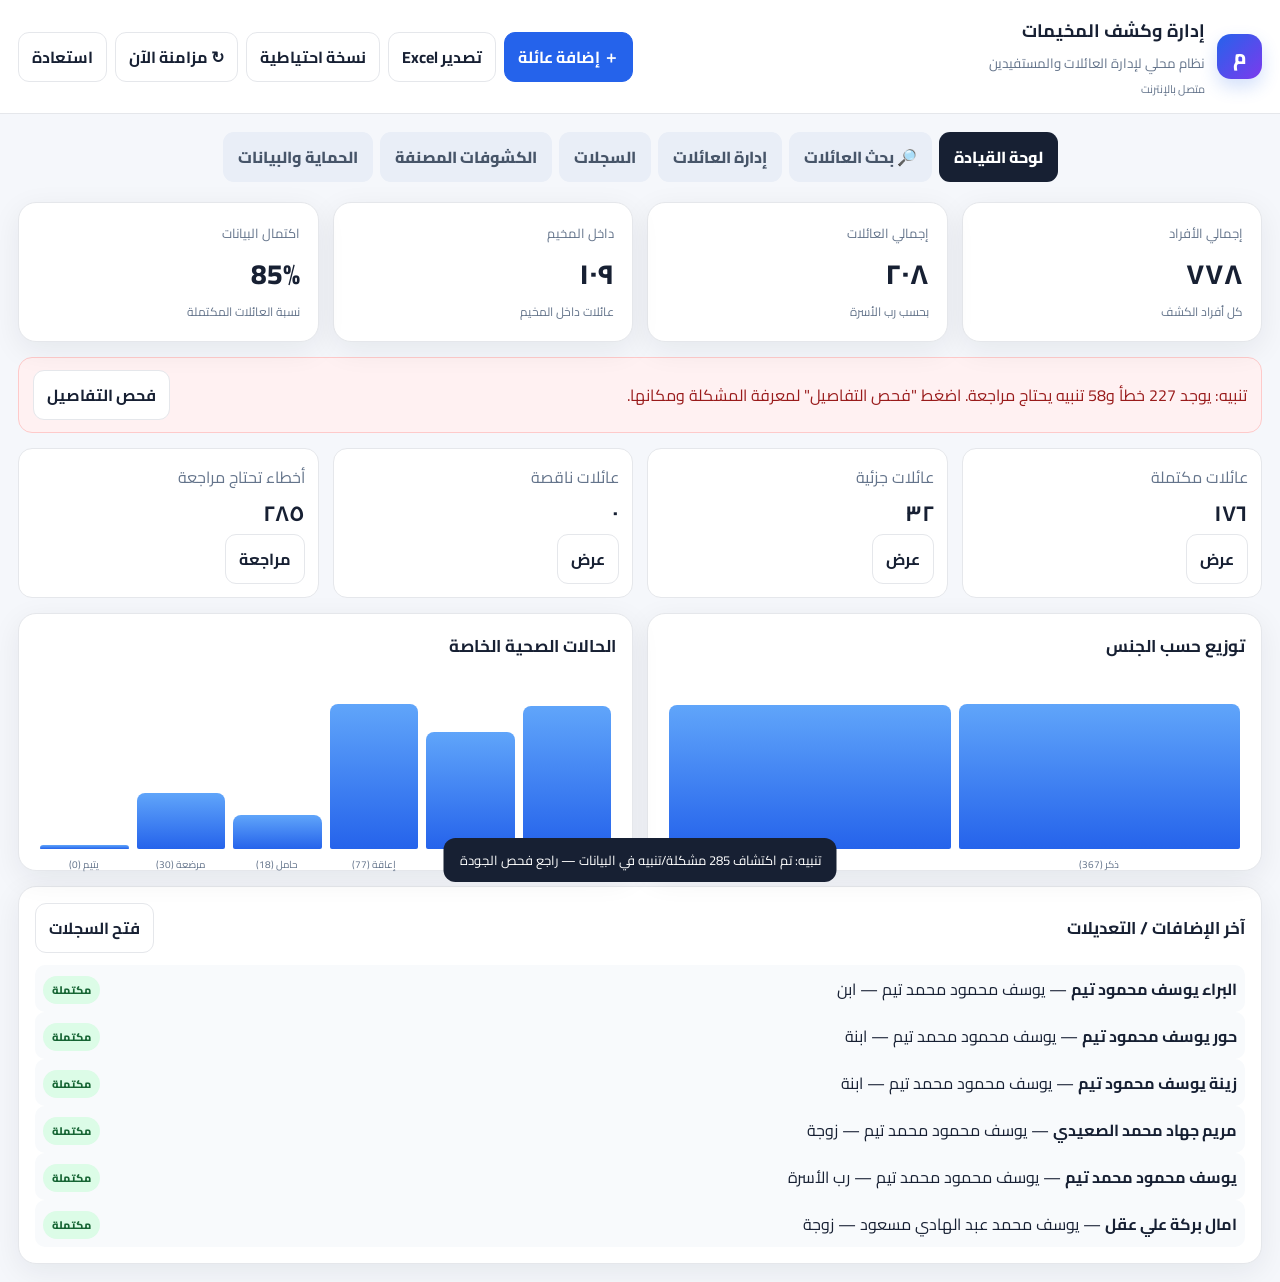
==== index.html @ c94568af "Add files via upload" ====
<!doctype html>
<html lang="ar" dir="rtl">
<head>
<meta charset="utf-8">
<meta name="viewport" content="width=device-width, initial-scale=1, viewport-fit=cover">
<meta name="theme-color" content="#0f172a">
<link rel="manifest" href="manifest.json">
<meta name="mobile-web-app-capable" content="yes">
<meta name="apple-mobile-web-app-capable" content="yes">
<title>إدارة وكشف المخيمات</title>
<style>
@import url('https://fonts.googleapis.com/css2?family=Cairo:wght@400;500;600;700;800&display=swap');
:root{--bg:#f5f7fb;--card:#fff;--text:#172033;--muted:#64748b;--line:#e5e7eb;--primary:#2563eb;--primary2:#1d4ed8;--danger:#dc2626;--ok:#059669;--warn:#d97706;--shadow:0 8px 30px rgba(15,23,42,.07);--radius:18px}
*{box-sizing:border-box}body{margin:0;background:var(--bg);color:var(--text);font-family:Cairo,Tajawal,Arial,sans-serif}
button,input,select,textarea{font:inherit}button{cursor:pointer}
.app{min-height:100vh}.top{position:sticky;top:0;z-index:30;background:rgba(255,255,255,.94);backdrop-filter:blur(12px);border-bottom:1px solid var(--line)}
.topin{max-width:1500px;margin:auto;padding:14px 18px;display:flex;align-items:center;justify-content:space-between;gap:12px}
.brand{display:flex;align-items:center;gap:12px}.logo{width:45px;height:45px;border-radius:14px;background:linear-gradient(135deg,#2563eb,#7c3aed);color:#fff;display:grid;place-items:center;font-weight:800;font-size:20px;box-shadow:0 8px 18px #2563eb33}.brand h1{font-size:18px;margin:0}.brand small{color:var(--muted)}
.actions{display:flex;gap:8px;flex-wrap:wrap}.btn{border:1px solid var(--line);background:#fff;color:var(--text);padding:9px 13px;border-radius:11px;font-weight:700}.btn:hover{background:#f8fafc}.btn.primary{background:var(--primary);color:#fff;border-color:var(--primary)}.btn.primary:hover{background:var(--primary2)}.btn.danger{background:#fee2e2;color:#991b1b;border-color:#fecaca}.btn.ok{background:#d1fae5;color:#065f46;border-color:#a7f3d0}
.wrap{max-width:1500px;margin:auto;padding:18px}.tabs{display:flex;gap:7px;overflow:auto;padding-bottom:5px}.tab{white-space:nowrap;border:0;background:#e9eef7;padding:10px 15px;border-radius:11px;font-weight:800;color:#475569}.tab.active{background:#172033;color:#fff}
.view{display:none}.view.active{display:block}.grid{display:grid;gap:14px}.stats{grid-template-columns:repeat(4,minmax(0,1fr));margin-top:15px}.stat{background:var(--card);border:1px solid var(--line);border-radius:var(--radius);padding:18px;box-shadow:var(--shadow)}.stat .label{color:var(--muted);font-size:13px}.stat .num{font-size:28px;font-weight:800;margin-top:3px}.stat .sub{font-size:12px;color:var(--muted)}
.card{background:var(--card);border:1px solid var(--line);border-radius:var(--radius);box-shadow:var(--shadow);padding:16px;margin-top:15px}
.cardhead{display:flex;align-items:center;justify-content:space-between;gap:10px;margin-bottom:12px}.cardhead h2{font-size:17px;margin:0}.muted{color:var(--muted)}
.filters{display:grid;grid-template-columns:2fr 1fr 1fr 1fr 1fr;gap:9px}.field{display:flex;flex-direction:column;gap:5px}.field label{font-size:12px;color:var(--muted);font-weight:700}.field input,.field select,.field textarea{border:1px solid #dbe1ea;border-radius:10px;padding:10px 11px;background:#fff;outline:none}.field input:focus,.field select:focus,.field textarea:focus{border-color:#93c5fd;box-shadow:0 0 0 3px #dbeafe}.toolbar{display:flex;gap:8px;flex-wrap:wrap;align-items:center}
.tablewrap{overflow:auto;border:1px solid var(--line);border-radius:13px}.table{width:100%;border-collapse:collapse;min-width:1100px}.table th,.table td{padding:10px 9px;border-bottom:1px solid var(--line);text-align:right;vertical-align:middle;font-size:12px}.table th{background:#f8fafc;position:sticky;top:0;z-index:2;color:#475569}.table tr:hover td{background:#f8fafc}.badge{display:inline-flex;align-items:center;padding:4px 8px;border-radius:999px;font-size:11px;font-weight:800;background:#eef2ff;color:#3730a3}.badge.ok{background:#d1fae5;color:#065f46}.badge.warn{background:#fef3c7;color:#92400e}.badge.danger{background:#fee2e2;color:#991b1b}
.pager{display:flex;align-items:center;justify-content:space-between;margin-top:12px;gap:8px}.pager .pages{display:flex;gap:6px;align-items:center}.pagebtn{border:1px solid var(--line);background:#fff;padding:7px 10px;border-radius:8px}.pagebtn.active{background:#172033;color:#fff}
.chartgrid{display:grid;grid-template-columns:1fr 1fr;gap:14px}.bars{display:flex;align-items:end;gap:8px;height:180px;padding:15px 5px 5px}.bar{flex:1;background:linear-gradient(#60a5fa,#2563eb);border-radius:8px 8px 2px 2px;min-height:4px;position:relative}.bar span{position:absolute;bottom:-25px;left:50%;transform:translateX(-50%);font-size:10px;color:var(--muted);white-space:nowrap}
.modal{position:fixed;inset:0;background:#0f172a88;z-index:100;display:none;align-items:center;justify-content:center;padding:15px}.modal.show{display:flex}.modalbox{background:#fff;width:min(980px,100%);max-height:94vh;overflow:auto;border-radius:20px;box-shadow:0 30px 80px #0004}.modalhead{position:sticky;top:0;background:#fff;border-bottom:1px solid var(--line);padding:15px 18px;display:flex;justify-content:space-between;align-items:center;z-index:2}.modalbody{padding:18px}.formgrid{display:grid;grid-template-columns:repeat(3,1fr);gap:10px}.span2{grid-column:span 2}.span3{grid-column:1/-1}.modalfoot{position:sticky;bottom:0;background:#fff;border-top:1px solid var(--line);padding:12px 18px;display:flex;justify-content:flex-start;gap:8px}
.familybox{border:1px solid var(--line);border-radius:14px;padding:12px;margin-top:12px}.familyrow{display:flex;justify-content:space-between;gap:10px;align-items:center}.familytitle{font-weight:800}.memberlist{margin-top:10px;display:grid;gap:6px}.member{display:flex;justify-content:space-between;gap:8px;align-items:center;background:#f8fafc;border-radius:10px;padding:8px}
.toast{position:fixed;bottom:18px;left:50%;transform:translateX(-50%) translateY(20px);background:#172033;color:#fff;padding:10px 16px;border-radius:12px;opacity:0;pointer-events:none;transition:.25s;z-index:200;font-size:13px}.toast.show{opacity:1;transform:translateX(-50%) translateY(0)}
.empty{text-align:center;padding:35px;color:var(--muted)}.notice{padding:10px 12px;border-radius:11px;background:#eff6ff;color:#1e40af;font-size:12px}
@media(max-width:1000px){.stats{grid-template-columns:repeat(2,1fr)}.filters{grid-template-columns:1fr 1fr}.chartgrid{grid-template-columns:1fr}.formgrid{grid-template-columns:1fr 1fr}}
@media(max-width:600px){.wrap{padding:10px}.topin{padding:10px}.brand small{display:none}.stats{grid-template-columns:1fr 1fr}.filters{grid-template-columns:1fr}.formgrid{grid-template-columns:1fr}.span2{grid-column:auto}.btn{padding:8px 10px;font-size:12px}}
@media print{.top,.tabs,.no-print,.cardhead .actions,.actions,.filters,.pager{display:none!important}.wrap{max-width:none;padding:0}.view{display:none!important}.view.active{display:block!important}.card{box-shadow:none;border:0;padding:0}.tablewrap{border:0}.table{min-width:0}.table th,.table td{font-size:9px;padding:5px}.printhead{display:block!important}}
.printhead{display:none;text-align:center;margin-bottom:12px}.table th,.table td{text-align:center;vertical-align:middle}.printhead h1{margin:0;font-size:20px}.printhead p{margin:3px;color:#555;font-size:11px}

.familybox.family-complete{border-color:#86efac;background:#f0fdf4}
.familybox.family-partial{border-color:#fcd34d;background:#fffbeb}
.familybox.family-incomplete{border-color:#fca5a5;background:#fff7f7}
.status-dot{display:inline-flex;align-items:center;gap:6px;padding:4px 9px;border-radius:999px;font-size:11px;font-weight:800}
.status-complete{background:#dcfce7;color:#166534}
.status-partial{background:#fef3c7;color:#92400e}
.status-incomplete{background:#fee2e2;color:#991b1b}
.quality-banner{display:flex;align-items:center;justify-content:space-between;gap:10px;padding:12px 14px;border:1px solid #fecaca;background:#fff1f2;color:#991b1b;border-radius:14px;margin-top:15px}
.quality-banner.ok{border-color:#bbf7d0;background:#f0fdf4;color:#166534}
.dashboard-links{display:flex;gap:8px;flex-wrap:wrap}
.mini-stat{background:#fff;border:1px solid var(--line);border-radius:14px;padding:13px}
.mini-stat b{font-size:22px;display:block}
.condition-row{display:grid;grid-template-columns:1.2fr 1fr 1.4fr auto;gap:7px;align-items:end;margin-bottom:8px}
.issue-row{border:1px solid #fecaca;background:#fff7f7;border-radius:12px;padding:10px;margin-bottom:8px}
.issue-row.warn{border-color:#fde68a;background:#fffbeb}
.lock-overlay{position:fixed;inset:0;background:#0f172a;z-index:9999;display:none;align-items:center;justify-content:center;padding:18px}
.lock-overlay.show{display:flex}
.lock-box{width:min(430px,100%);background:#fff;border-radius:22px;padding:24px;box-shadow:0 30px 90px #0007;text-align:center}
.lock-box .lock-icon{width:58px;height:58px;border-radius:18px;background:#172033;color:#fff;display:grid;place-items:center;margin:0 auto 12px;font-size:25px}
@media(max-width:700px){.condition-row{grid-template-columns:1fr 1fr}.condition-row .condition-value{grid-column:1/-1}.condition-row button{grid-column:1/-1}}


.family-print-area{display:none}
.family-print-area table{width:100%;border-collapse:collapse;table-layout:auto}
.family-print-area th,.family-print-area td{border:1px solid #333;padding:5px 7px;text-align:center;vertical-align:middle;font-size:10px;white-space:normal}
.family-print-area th{font-weight:800;background:#eee}
.family-print-area .family-only-head td{font-size:12px;padding:9px}
@media print{
  body.family-printing *{visibility:hidden!important}
  body.family-printing #familyPrintArea,
  body.family-printing #familyPrintArea *{visibility:visible!important}
  body.family-printing #familyPrintArea{display:block!important;position:absolute;inset:0;width:100%;padding:8mm;box-sizing:border-box}
  body.family-printing .family-print-area .printhead{display:block!important}
  body.family-printing .family-print-area table{page-break-inside:auto}
  body.family-printing .family-print-area tr{page-break-inside:avoid;page-break-after:auto}
  body.family-printing .family-print-area th{background:#eee!important;-webkit-print-color-adjust:exact;print-color-adjust:exact}
}

</style>

<style>
.family-search-card{margin-bottom:18px}
.family-search-bar{display:flex;flex-direction:column;gap:8px}
.search-main{display:flex;align-items:center;gap:10px}
.search-main input{flex:1;min-width:0;font-size:17px;padding:14px 16px;border-radius:14px;border:1px solid var(--border);background:var(--card)}
.search-icon{font-size:27px;line-height:1}
.search-hint{font-size:13px;color:var(--muted)}
.family-search-results{display:grid;grid-template-columns:repeat(auto-fit,minmax(280px,1fr));gap:14px}
.family-result-card{border:1px solid var(--border);border-radius:16px;padding:16px;background:var(--card);box-shadow:0 4px 16px rgba(0,0,0,.04)}
.family-result-head{display:flex;align-items:center;justify-content:space-between;gap:12px;margin-bottom:12px}
.family-result-name{font-size:18px;font-weight:800}
.family-result-meta{font-size:13px;color:var(--muted);margin-top:4px}
.family-result-grid{display:grid;grid-template-columns:1fr 1fr;gap:8px}
.family-mini-field{padding:9px 10px;border-radius:10px;background:var(--bg)}
.family-mini-label{font-size:11px;color:var(--muted)}
.family-mini-value{font-weight:700;margin-top:3px;word-break:break-word}
.family-card{margin-top:18px;border:1px solid var(--border);border-radius:20px;overflow:hidden;background:var(--card);box-shadow:0 8px 28px rgba(0,0,0,.07)}
.family-card-top{padding:22px;background:linear-gradient(135deg,rgba(0,0,0,.035),rgba(0,0,0,.01));border-bottom:1px solid var(--border)}
.family-card-title{display:flex;align-items:center;justify-content:space-between;gap:15px;flex-wrap:wrap}
.family-avatar{width:58px;height:58px;border-radius:16px;display:grid;place-items:center;background:var(--primary);color:white;font-size:25px;font-weight:800}
.family-title-wrap{display:flex;align-items:center;gap:14px}
.family-title{font-size:24px;font-weight:900}
.family-subtitle{color:var(--muted);margin-top:4px}
.family-status{padding:7px 12px;border-radius:999px;font-weight:800;font-size:12px}
.family-card-body{padding:20px}
.family-info-grid{display:grid;grid-template-columns:repeat(auto-fit,minmax(210px,1fr));gap:12px}
.family-info-item{border:1px solid var(--border);border-radius:13px;padding:12px;background:var(--bg)}
.family-info-label{font-size:12px;color:var(--muted);margin-bottom:5px}
.family-info-value{font-weight:750;word-break:break-word}
.family-members{margin-top:22px}
.family-members h3{margin-bottom:12px}
.family-member-table{width:100%;border-collapse:collapse}
.family-member-table th,.family-member-table td{padding:10px;border-bottom:1px solid var(--border);text-align:right;vertical-align:top}
.family-member-table th{font-size:12px;color:var(--muted)}
.family-health-badges{display:flex;flex-wrap:wrap;gap:6px}
.family-health-badge{padding:5px 8px;border-radius:999px;background:var(--bg);font-size:11px;font-weight:700}
.family-card-actions{display:flex;gap:8px;flex-wrap:wrap;margin-top:18px}
@media(max-width:650px){
 .family-result-grid{grid-template-columns:1fr}
 .family-search-results{grid-template-columns:1fr}
 .family-title{font-size:20px}
 .family-card-body{padding:14px}
}
</style>


<style>
.family-print-columns{
  display:grid;
  grid-template-columns:repeat(auto-fit,minmax(220px,1fr));
  gap:10px;
  margin-top:12px;
}
.family-print-check{
  display:flex;
  align-items:center;
  gap:9px;
  padding:12px;
  border:1px solid var(--border);
  border-radius:12px;
  background:var(--bg);
  cursor:pointer;
  font-weight:700;
}
.family-print-check input{width:19px;height:19px;accent-color:var(--primary)}
</style>

<style>
/* تحسين التبويبات على الهاتف */
.tabs{
  flex-wrap:wrap;
  overflow:visible;
  justify-content:center;
}
.tab{
  flex:0 0 auto;
  min-height:44px;
}
@media(max-width:700px){
  .wrap{padding:10px}
  .tabs{display:grid;grid-template-columns:repeat(2,minmax(0,1fr));gap:7px}
  .tab{width:100%;white-space:normal;line-height:1.25}
  .modal{padding:6px;align-items:center}
  .modalbox{
    width:100%!important;
    max-width:100%!important;
    max-height:96vh;
    border-radius:16px;
    box-sizing:border-box;
  }
  .modalbody{padding:12px}
  .formgrid{grid-template-columns:1fr!important}
  .span2,.span3{grid-column:1/-1!important}
  .formgrid .field,
  .formgrid input,
  .formgrid select,
  .formgrid textarea{min-width:0!important;width:100%;max-width:100%;box-sizing:border-box}
  .modalhead{padding:12px}
  .modalfoot{padding:10px 12px;flex-wrap:wrap}
  .family-print-columns{grid-template-columns:1fr!important}
  .familybox{overflow:hidden}
  .familyrow{flex-direction:column;align-items:stretch!important}
  .familyrow .actions{width:100%;display:grid;grid-template-columns:1fr;gap:7px}
  .familyrow .actions .btn{width:100%}
}
</style>
<style>
.excel-export-note{font-size:13px;line-height:1.7}
@media(max-width:700px){.excel-export-note{font-size:12px}}
</style></head>
<body>
<div class="app">
<header class="top">
 <div class="topin">
  <div class="brand"><div class="logo">م</div><div><h1>إدارة وكشف المخيمات</h1><small>نظام محلي لإدارة العائلات والمستفيدين</small><div id="offlineStatus" style="font-size:11px;color:#64748b;margin-top:2px"></div></div></div>
  <div class="actions no-print">
   <button class="btn primary" onclick="openFamilyModal()">＋ إضافة عائلة</button>
   <button class="btn" onclick="exportExcel()">تصدير Excel</button>
   <button class="btn" onclick="backup()">نسخة احتياطية</button>
   <button class="btn" id="syncNowBtn" onclick="syncNow()">↻ مزامنة الآن</button>
   <label class="btn" style="display:inline-flex;align-items:center;gap:6px">استعادة <input id="restoreInput" type="file" accept=".json" hidden onchange="restoreBackup(event)"></label>
  </div>
 </div>
</header>
<main class="wrap">
 <nav class="tabs no-print">
  <button class="tab active" data-view="dashboard">لوحة القيادة</button>
  <button class="tab" data-view="familySearch">🔎 بحث العائلات</button>
  <button class="tab" data-view="families">إدارة العائلات</button>
  <button class="tab" data-view="records">السجلات</button>
  <button class="tab" data-view="classified">الكشوفات المصنفة</button>
  <button class="tab" data-view="settings">الحماية والبيانات</button>
</nav>

 
<section id="familySearch" class="view">
  <div class="section-head">
    <div>
      <h2>بحث العائلات</h2>
      <p class="muted">ابحث باسم رب الأسرة أو رقم هوية الأسرة، ثم افتح بطاقة العائلة لعرض بياناتها بشكل مرتب.</p>
    </div>
  </div>

  <div class="card family-search-card">
    <div class="family-search-bar">
      <div class="search-main">
        <span class="search-icon">⌕</span>
        <input id="familySearchInput" type="search"
          placeholder="اكتب اسم رب الأسرة أو رقم الهوية..."
          autocomplete="off"
          oninput="runFamilySearch()">
        <button class="btn secondary" onclick="clearFamilySearch()">مسح</button>
      </div>
      <div class="search-hint">مثال: محمد أحمد — أو اكتب رقم هوية الأسرة</div>
    </div>
  </div>

  <div id="familySearchResults" class="family-search-results"></div>
  <div id="familySearchEmpty" class="empty-state" style="display:none">
    <div style="font-size:36px">⌕</div>
    <h3>لا توجد نتائج</h3>
    <p class="muted">جرّب اسمًا آخر أو رقم هوية الأسرة.</p>
  </div>

  <div id="familyCardArea" style="display:none"></div>
</section>
<section id="dashboard" class="view active">
  <div class="grid stats">
   <div class="stat"><div class="label">إجمالي الأفراد</div><div class="num" id="sPeople">0</div><div class="sub">كل أفراد الكشف</div></div>
   <div class="stat"><div class="label">إجمالي العائلات</div><div class="num" id="sFamilies">0</div><div class="sub">بحسب رب الأسرة</div></div>
   <div class="stat"><div class="label">داخل المخيم</div><div class="num" id="sInside">0</div><div class="sub">عائلات داخل المخيم</div></div>
   <div class="stat"><div class="label">اكتمال البيانات</div><div class="num" id="sComplete">0%</div><div class="sub">نسبة العائلات المكتملة</div></div>
  </div>
  <div id="qualityBanner" class="quality-banner ok">
   <span id="qualityBannerText">جاري فحص جودة البيانات...</span>
   <button class="btn no-print" onclick="openQualityModal()">فحص التفاصيل</button>
  </div>
  <div class="grid" style="grid-template-columns:repeat(4,minmax(0,1fr));margin-top:15px">
   <div class="mini-stat"><span class="muted">عائلات مكتملة</span><b id="dashComplete">0</b><button class="btn no-print" onclick="filterFamiliesStatus('مكتملة')">عرض</button></div>
   <div class="mini-stat"><span class="muted">عائلات جزئية</span><b id="dashPartial">0</b><button class="btn no-print" onclick="filterFamiliesStatus('جزئية')">عرض</button></div>
   <div class="mini-stat"><span class="muted">عائلات ناقصة</span><b id="dashIncomplete">0</b><button class="btn no-print" onclick="filterFamiliesStatus('غير مكتملة')">عرض</button></div>
   <div class="mini-stat"><span class="muted">أخطاء تحتاج مراجعة</span><b id="dashErrors">0</b><button class="btn no-print" onclick="openQualityModal()">مراجعة</button></div>
  </div>
  <div class="chartgrid">
   <div class="card"><div class="cardhead"><h2>توزيع حسب الجنس</h2></div><div id="genderChart"></div></div>
   <div class="card"><div class="cardhead"><h2>الحالات الصحية الخاصة</h2></div><div id="healthChart"></div></div>
  </div>
  <div class="card">
   <div class="cardhead"><h2>آخر الإضافات / التعديلات</h2><button class="btn no-print" onclick="showView('records')">فتح السجلات</button></div>
   <div id="recent"></div>
  </div>
 </section>

 <section id="records" class="view">
  <div class="card">
   <div class="cardhead"><h2>كشف المستفيدين</h2><div class="actions no-print"><button class="btn primary" onclick="openPersonModal()">＋ إضافة فرد</button><button class="btn" onclick="window.print()">🖨 طباعة</button></div></div>
   <div class="filters no-print">
    <div class="field"><label>بحث فوري</label><input id="q" oninput="applyFilters()" placeholder="اسم، هوية، جوال، عنوان..."></div>
    <div class="field"><label>صلة القرابة</label><select id="rel" onchange="applyFilters()"><option value="">الكل</option></select></div>
    <div class="field"><label>داخل/خارج المخيم</label><select id="inside" onchange="applyFilters()"><option value="">الكل</option></select></div>
    <div class="field"><label>الحالة الصحية</label><select id="health" onchange="applyFilters()"><option value="">الكل</option><option value="مرض مزمن">مرض مزمن</option><option value="إصابة">إصابة</option><option value="إعاقة">إعاقة</option><option value="يتيم">يتيم/منفصل</option></select></div>
    <div class="field"><label>حجم الصفحة</label><select id="pageSize" onchange="renderTable()"><option>25</option><option>50</option><option>100</option></select></div>
   </div>
   <div class="notice no-print" style="margin:10px 0">يمكنك تعديل أي فرد أو حذف الفرد. حذف العائلة من تبويب «إدارة العائلات» يحذف جميع أفرادها دفعة واحدة.</div>
   <div class="printhead"><h1>كشف إدارة وكشف المخيمات</h1><p id="printMeta"></p></div>
   <div class="tablewrap"><table class="table"><thead><tr>
    <th>#</th><th>اسم المستفيد</th><th>رقم الهوية</th><th>رقم الجوال</th><th>صلة القرابة</th><th>الجنس</th><th>العمر</th><th>داخل/خارج</th><th>الصحة</th><th class="no-print">إجراءات</th>
   </tr></thead><tbody id="tbody"></tbody></table></div>
   <div class="pager no-print"><span id="countLabel" class="muted"></span><div class="pages" id="pages"></div></div>
  </div>
 </section>

 <section id="families" class="view">
  <div class="card">
   <div class="cardhead"><h2>إدارة العائلات</h2><div class="actions no-print"><button class="btn primary" onclick="openFamilyModal()">＋ إضافة عائلة</button><button class="btn" onclick="openFamilyPrintModal()">🖨 طباعة كشف العائلات</button><button class="btn" onclick="exportExcel()">تصدير الكشف Excel</button></div></div>
   <div class="filters no-print" style="grid-template-columns:2fr 1fr 1fr">
    <div class="field"><label>بحث عن عائلة</label><input id="fq" oninput="renderFamilies()" placeholder="اسم رب الأسرة أو رقم الهوية أو الجوال"></div>
    <div class="field"><label>عدد أفراد الأسرة</label><select id="fsize" onchange="renderFamilies()"><option value="">الكل</option><option value="1">فرد واحد</option><option value="2-4">2 - 4</option><option value="5-7">5 - 7</option><option value="8">8 فأكثر</option></select></div>
    <div class="field"><label>حالة البيانات</label><select id="fstatus" onchange="renderFamilies()"><option value="">كل الحالات</option><option value="مكتملة">مكتملة</option><option value="جزئية">جزئية</option><option value="غير مكتملة">ناقصة</option></select></div>
   </div>
   <div class="notice no-print" style="margin-top:10px">الأخضر = مكتملة، الأصفر = جزئية، الأحمر = ناقصة. الحالة تُحسب تلقائياً من البيانات الفعلية ويمكن أن تتغير فور التعديل.</div>
   <div id="familyList"></div>
  </div>
 </section>


 <section id="classified" class="view">
  <div class="card">
   <div class="cardhead">
    <h2>الكشوفات المصنفة</h2>
    <div class="actions no-print">
      <button class="btn" onclick="printClassified()">🖨 طباعة الكشف</button>
      <button class="btn" onclick="exportClassifiedExcel()">تصدير Excel</button>
    </div>
   </div>
   <div class="notice no-print" style="margin-bottom:12px">
    اختر كشفاً جاهزاً أو أنشئ كشفاً مخصصاً حسب الجنس والعمر والحالة. النتائج تُبنى مباشرة من قاعدة البيانات الحالية.
   </div>

   <div class="toolbar no-print" style="margin-bottom:12px">
    <button class="btn primary" onclick="setReportPreset('injured')">المصابين</button>
    <button class="btn" onclick="setReportPreset('pregnant')">الحوامل</button>
    <button class="btn" onclick="setReportPreset('lactating')">المرضعات</button>
    <button class="btn" onclick="setReportPreset('disabled')">ذوو الإعاقة</button>
    <button class="btn" onclick="setReportPreset('elderFemale')">كبار السن إناث</button>
    <button class="btn" onclick="setReportPreset('elderMale')">كبار السن ذكور</button>
    <button class="btn" onclick="setReportPreset('widowed')">الأرامل</button>
    <button class="btn" onclick="setReportPreset('divorced')">المطلقات</button>
    <button class="btn" onclick="setReportPreset('children')">كشف الأطفال</button>
   </div>

   <div class="formgrid no-print" style="margin-bottom:12px">
    <div class="field span2"><label>اسم الكشف المخصص</label><input id="cr_name" placeholder="مثال: كشف نساء الأرامل داخل المخيم"></div>
    <div class="field"><label>الجنس</label><select id="cr_gender"><option value="">الكل</option><option value="ذكر">ذكور</option><option value="أنثى">إناث</option></select></div>
    <div class="field"><label>العمر من</label><input id="cr_minage" type="number" min="0" max="120" placeholder="من"></div>
    <div class="field"><label>العمر إلى</label><input id="cr_maxage" type="number" min="0" max="120" placeholder="إلى"></div>
    <div class="field"><label>حالة خاصة</label>
      <select id="cr_special">
       <option value="">بدون شرط</option>
       <option value="injured">مصابون</option>
       <option value="pregnant">حوامل</option>
       <option value="lactating">مرضعات</option>
       <option value="disabled">ذوو إعاقة</option>
       <option value="orphan">أيتام/منفصلون عن ذويهم</option>
       <option value="chronic">مرض مزمن</option>
       <option value="widowed">أرامل</option>
       <option value="divorced">مطلقات</option>
      </select>
    </div>
    <div class="field span2"><label>صلة القرابة (اختياري)</label><input id="cr_rel" placeholder="مثال: ابن، ابنة، زوجة"></div>
    <div class="field"><label>ترتيب النتائج</label>
      <select id="cr_sort"><option value="family">رب الأسرة</option><option value="name">اسم الفرد</option><option value="age">العمر</option></select>
    </div>
   </div>

   <div class="card no-print" style="margin-bottom:12px;padding:12px">
    <div class="cardhead" style="margin-bottom:8px"><h3 style="margin:0">الشروط المتقدمة</h3><span class="muted">أضف أكثر من شرط مع اختيار "كل الشروط" أو "أي شرط"</span></div>
    <div class="toolbar" style="margin-bottom:9px">
      <label class="btn"><input type="radio" name="conditionMode" value="and" checked onchange="renderConditionRows()"> كل الشروط (AND)</label>
      <label class="btn"><input type="radio" name="conditionMode" value="or" onchange="renderConditionRows()"> أي شرط (OR)</label>
      <button class="btn" onclick="addReportCondition()">＋ إضافة شرط</button>
      <button class="btn" onclick="clearReportConditions()">مسح الشروط المتقدمة</button>
    </div>
    <div id="conditionRows"></div>
   </div>

   <div class="card no-print" style="margin-bottom:12px;padding:12px">
    <div class="cardhead" style="margin-bottom:8px"><h3 style="margin:0">اختيار أشخاص محددين</h3><span class="muted" id="selectedPeopleCount">لم يتم اختيار أشخاص</span></div>
    <div class="field"><label>ابحث بالاسم أو الهوية أو اسم رب الأسرة</label><input id="cr_person_search" oninput="renderPersonPicker()" placeholder="اكتب جزءاً من الاسم..."></div>
    <div class="actions" style="margin:8px 0">
      <button class="btn" onclick="selectAllVisiblePeople()">تحديد الظاهر</button>
      <button class="btn" onclick="clearSelectedPeople()">إلغاء تحديد الأشخاص</button>
      <label class="btn"><input id="cr_only_selected" type="checkbox" style="margin-left:6px"> استخدم الأشخاص المحددين فقط</label>
      <button class="btn" onclick="saveSelectedGroup()">حفظ المجموعة</button>
      <select id="savedGroupSelect" class="btn" onchange="loadSelectedGroup(this.value)" style="max-width:230px"><option value="">المجموعات المحفوظة</option></select>
      <button class="btn danger" onclick="deleteSelectedGroup()">حذف المجموعة</button>
    </div>
    <div id="personPicker" style="max-height:220px;overflow:auto;border:1px solid #e5e7eb;border-radius:12px;padding:8px"></div>
   </div>

   <div class="card no-print" style="margin-bottom:12px;padding:12px">
    <div class="cardhead" style="margin-bottom:8px"><h3 style="margin:0">حقول الكشف والتفاصيل</h3></div>
    <div class="actions" style="margin-bottom:8px">
      <button class="btn" onclick="selectAllReportColumns()">اختيار جميع البيانات</button>
      <button class="btn" onclick="selectBasicReportColumns()">الحقول الأساسية</button>
      <button class="btn" onclick="clearReportColumns()">إلغاء الكل</button>
    </div>
    <div id="reportColumns" style="display:grid;grid-template-columns:repeat(auto-fit,minmax(190px,1fr));gap:7px"></div>
   </div>

   <div class="actions no-print" style="margin-bottom:14px">
     <button class="btn primary" onclick="runCustomReport()">إنشاء الكشف المخصص</button>
     <button class="btn" onclick="clearCustomReport()">مسح الشروط</button>
   </div>

   <div class="printhead" id="classifiedPrintHead">
    <h1 id="classifiedTitle">كشف مصنف</h1>
    <p id="classifiedMeta"></p>
   </div>
   <div class="muted" id="classifiedCount" style="margin-bottom:8px"></div>
   <div class="tablewrap">
    <table class="table">
     <thead id="classifiedHead"></thead>
     <tbody id="classifiedBody"></tbody>
    </table>
   </div>
  </div>
 </section>

 <section id="settings" class="view">
  <div class="card">
   <div class="cardhead"><h2>الحماية والبيانات</h2></div>
   <div class="grid" style="grid-template-columns:repeat(2,1fr)">
    <div class="familybox"><b>حماية التطبيق برمز PIN</b><p class="muted">قفل واجهة التطبيق محلياً حتى لا تُفتح البيانات عند استخدام الهاتف من شخص آخر.</p><div class="actions"><button class="btn primary" onclick="setAppPin()">تعيين/تغيير PIN</button><button class="btn" onclick="lockApp()">قفل الآن</button><button class="btn danger" onclick="removeAppPin()">إزالة PIN</button></div><small id="pinStatus" class="muted"></small></div>
    <div class="familybox"><b>التخزين المحلي</b><p class="muted">البيانات تحفظ تلقائياً داخل هذا المتصفح باستخدام localStorage.</p><button class="btn ok" onclick="saveNow()">حفظ الآن</button></div>
    <div class="familybox"><b>نسخة احتياطية</b><p class="muted">أنشئ JSON يحتوي على كامل قاعدة البيانات الحالية.</p><button class="btn" onclick="backup()">إنشاء نسخة احتياطية</button></div>
    <div class="familybox"><b>استعادة</b><p class="muted">يمكن استعادة نسخة JSON سابقة. سيتم استبدال البيانات الحالية بعد التأكيد.</p><label class="btn">اختيار ملف JSON <input type="file" accept=".json" hidden onchange="restoreBackup(event)"></label></div>
    <div class="familybox"><b>تصدير</b><p class="muted">تصدير مباشر إلى ملف Excel مرتب ومنسق بصيغة XLSX.</p><button class="btn" onclick="exportExcel()">تصدير Excel</button></div>
   </div>
  </div>
 </section>
</main>
</div>

<div id="familyModal" class="modal">
 <div class="modalbox">
  <div class="modalhead"><b id="familyModalTitle">إضافة عائلة</b><button class="btn" onclick="closeModal('familyModal')">✕</button></div>
  <div class="modalbody">
   <form id="familyForm" onsubmit="saveFamily(event)">
    <div class="formgrid">
     <div class="field span2"><label>اسم رب الأسرة *</label><input id="f_head" required></div>
     <div class="field"><label>رقم هوية الأسرة</label><input id="f_id"></div>
     <div class="field"><label>رقم الجوال</label><input id="f_phone"></div>
     <div class="field"><label>رقم جوال بديل</label><input id="f_alt"></div>
     <div class="field"><label>داخل/خارج المخيم</label><select id="f_inside"><option value="">غير محدد</option><option>داخل المخيم</option><option>خارج المخيم</option></select></div>
     <div class="field"><label>حالة اكتمال البيانات</label><select id="f_complete"><option>مكتملة</option><option>جزئية</option><option>غير مكتملة</option></select></div>
     <div class="field"><label>المحافظة الأصلية</label><input id="f_gov"></div>
     <div class="field"><label>حالة المسكن الأصلي</label><input id="f_home"></div>
     <div class="field"><label>نوع السكن الحالي</label><input id="f_current"></div>
     <div class="field span3"><label>العنوان</label><input id="f_address"></div>
     <div class="field span3"><label>ملاحظات الأسرة</label><textarea id="f_notes" rows="3"></textarea></div>
    </div>
    <input id="f_original" type="hidden">
    <div class="modalfoot"><button class="btn primary">حفظ العائلة</button><button type="button" class="btn" onclick="closeModal('familyModal')">إلغاء</button></div>
   </form>
  </div>
 </div>
</div>

<div id="personModal" class="modal">
 <div class="modalbox">
  <div class="modalhead"><b id="personModalTitle">إضافة فرد</b><button class="btn" onclick="closeModal('personModal')">✕</button></div>
  <div class="modalbody">
   <form id="personForm" onsubmit="savePerson(event)">
    <div class="formgrid">
     <div class="field span2"><label>اسم الفرد *</label><input id="p_name" required></div>
     <div class="field"><label>اسم رب الأسرة *</label><input id="p_head" required list="headsList"><datalist id="headsList"></datalist></div>
     <div class="field"><label>رقم هوية الفرد</label><input id="p_id"></div>
     <div class="field"><label>صلة القرابة</label><input id="p_rel"></div>
     <div class="field"><label>الجنس</label><select id="p_gender"><option></option><option>ذكر</option><option>انثى</option><option>أنثى</option></select></div>
     <div class="field"><label>الحالة الاجتماعية</label><input id="p_marital"></div>
     <div class="field"><label>تاريخ الميلاد</label><input id="p_birth" type="date"></div>
     <div class="field"><label>العمر التقريبي</label><input id="p_age"></div>
     <div class="field"><label>مرض مزمن؟</label><select id="p_chronic"><option>لا</option><option>نعم</option></select></div>
     <div class="field"><label>نوع المرض</label><input id="p_disease"></div>
     <div class="field"><label>إصابة؟</label><select id="p_injury"><option>لا</option><option>نعم</option></select></div>
     <div class="field"><label>سبب الإصابة</label><input id="p_injuryreason"></div>
     <div class="field span3"><label>تفاصيل الإصابة</label><textarea id="p_injurydetails" rows="2"></textarea></div>
     <div class="field"><label>إعاقة؟</label><select id="p_disability"><option>لا</option><option>نعم</option></select></div>
     <div class="field"><label>نوع الإعاقة</label><input id="p_disabilitytype"></div>
     <div class="field"><label>يتيم/منفصل عن ذويه؟</label><select id="p_orphan"><option>لا</option><option>نعم</option></select></div>
     <div class="field"><label>حامل؟</label><select id="p_preg"><option></option><option>لا</option><option>نعم</option></select></div>
     <div class="field"><label>مرضعة؟</label><select id="p_lact"><option></option><option>لا</option><option>نعم</option></select></div>
     <div class="field span3"><label>ملاحظات الفرد</label><textarea id="p_notes" rows="3"></textarea></div>
    </div>
    <input id="p_index" type="hidden">
    <div class="modalfoot"><button class="btn primary">حفظ الفرد</button><button type="button" class="btn" onclick="closeModal('personModal')">إلغاء</button></div>
   </form>
  </div>
 </div>
</div>






<div class="modal" id="familyPrintModal">
 <div class="modalbox" style="max-width:1050px">
  <div class="modalhead">
   <b>🖨 طباعة كشف العائلات</b>
   <button class="btn" onclick="closeModal('familyPrintModal')">✕</button>
  </div>
  <div class="modalbody">
   <p class="muted">كل معلومة أساسية خاصة بالعائلة تظهر كعمود مستقل. اختر الأعمدة التي تريد طباعتها فقط.</p>

   <div class="card" style="margin:10px 0;padding:12px">
    <b>نطاق الكشف</b>
    <select id="familyPrintScope" style="margin-top:7px;width:100%">
      <option value="all">كل العائلات</option>
      <option value="filtered">العائلات الظاهرة حسب الفلاتر الحالية</option>
    </select>
   </div>

   <div class="card" style="margin:10px 0;padding:12px">
    <b>نوع الكشف</b>
    <div style="display:flex;gap:12px;flex-wrap:wrap;margin-top:8px">
      <label><input type="radio" name="familyPrintMode" value="columns" checked onchange="toggleFamilyPrintColumns()"> كشف العائلات بالأعمدة المختارة</label>
      <label><input type="radio" name="familyPrintMode" value="head" onchange="toggleFamilyPrintColumns()"> كشف رب الأسرة فقط</label>
    </div>
   </div>

   <div id="familyPrintColumnsBox" class="card" style="margin:10px 0;padding:12px">
    <div style="display:flex;justify-content:space-between;align-items:center;gap:10px;flex-wrap:wrap">
      <b>أعمدة الكشف</b>
      <div style="display:flex;gap:7px;flex-wrap:wrap">
       <button class="btn" type="button" onclick="selectAllFamilyPrint()">تحديد كل الأعمدة</button>
       <button class="btn" type="button" onclick="clearAllFamilyPrint()">إلغاء تحديد الكل</button>
       <button class="btn" type="button" onclick="basicFamilyPrintColumns()">الأعمدة الأساسية</button>
      </div>
    </div>
    <div id="familyPrintColumns" class="family-print-columns"></div>
   </div>

   <div class="modalfoot">
    <button class="btn primary" onclick="printFamilyReport()">🖨 طباعة الكشف</button>
    <button class="btn" onclick="closeModal('familyPrintModal')">إلغاء</button>
   </div>
  </div>
 </div>
</div>

<div id="familyPrintArea" class="family-print-area">
  <div class="printhead">
    <h1>إدارة مخيم أبو عريبان</h1>
    <p id="familyPrintTitle">كشف العائلات</p>
    <p id="familyPrintMeta"></p>
  </div>
  <div id="familyPrintTable"></div>
</div>


<div id="qualityModal" class="modal">
 <div class="modalbox" style="max-width:950px">
  <div class="modalhead">
   <b>فحص جودة البيانات والأخطاء والتنبيهات</b>
   <button class="btn" onclick="closeModal('qualityModal')">✕</button>
  </div>
  <div class="modalbody">
   <div id="qualitySummary" class="notice"></div>
   <div class="quality-note" style="margin:10px 0;padding:10px 12px;border-radius:10px;background:var(--bg);border:1px solid var(--border);font-size:13px">
    <b>ملاحظة:</b> التكرارات تظهر كتَنبيهات للمراجعة، ويمكنك تركها كما هي أو تعديلها.
    <b>تكرار رقم الجوال لا يُعتبر خطأ</b> ويمكن أن يكون الرقم مشتركاً بين أكثر من عائلة.
   </div>
   <div id="qualityIssues" style="margin-top:10px"></div>
  </div>
 </div>
</div>

<div id="lockOverlay" class="lock-overlay">
 <div class="lock-box">
  <div class="lock-icon">ق</div>
  <h2 style="margin:0 0 5px">التطبيق مقفل</h2>
  <p class="muted">أدخل رمز PIN لفتح بيانات مخيم أبو عريبان.</p>
  <input id="unlockPin" type="password" inputmode="numeric" maxlength="12" placeholder="رمز PIN" style="width:100%;padding:12px;border:1px solid #dbe1ea;border-radius:10px;text-align:center;letter-spacing:5px">
  <button class="btn primary" style="width:100%;margin-top:10px" onclick="unlockApp()">فتح التطبيق</button>
  <div id="unlockError" style="color:#b91c1c;font-size:12px;margin-top:8px"></div>
 </div>
</div>
<div id="toast" class="toast"></div>

<script>
const INITIAL_DATA = [{"#":"1","اسم رب الأسرة":"ابراهيم سمير محمد ابوحجر","رقم هوية الأسرة":"803508365","رقم الجوال":"599198117","رقم جوال بديل":"","العنوان":"","داخل/خارج المخيم":"غير محدد","حالة اكتمال بيانات الأسرة":"جزئية","المحافظة الأصلية":"","حالة المسكن الأصلي":"","نوع السكن الحالي":"","اسم الفرد":"ابراهيم سمير محمد ابوحجر","صلة القرابة":"رب الأسرة","الجنس":"ذكر","الحالة الاجتماعية":"متزوج/ة","تاريخ الميلاد":"","العمر التقريبي":"","رقم هوية الفرد":"803508365","مرض مزمن؟":"لا","نوع المرض":"","إصابة؟":"لا","سبب الإصابة":"","تفاصيل الإصابة":"","إعاقة؟":"لا","نوع الإعاقة":"","يتيم/منفصل عن ذويه؟":"لا","حامل؟":"","مرضعة؟":"","ملاحظات الفرد":"","ملاحظات الأسرة":""},{"#":"2","اسم رب الأسرة":"ابراهيم سمير محمد ابوحجر","رقم هوية الأسرة":"803508365","رقم الجوال":"599198117","رقم جوال بديل":"","العنوان":"","داخل/خارج المخيم":"غير محدد","حالة اكتمال بيانات الأسرة":"جزئية","المحافظة الأصلية":"","حالة المسكن الأصلي":"","نوع السكن الحالي":"","اسم الفرد":"هديل احمد خليل ابوعودة","صلة القرابة":"زوجة","الجنس":"انثى","الحالة الاجتماعية":"متزوج/ة","تاريخ الميلاد":"","العمر التقريبي":"","رقم هوية الفرد":"402985469","مرض مزمن؟":"لا","نوع المرض":"","إصابة؟":"لا","سبب الإصابة":"","تفاصيل الإصابة":"","إعاقة؟":"لا","نوع الإعاقة":"","يتيم/منفصل عن ذويه؟":"لا","حامل؟":"لا","مرضعة؟":"لا","ملاحظات الفرد":"","ملاحظات الأسرة":""},{"#":"3","اسم رب الأسرة":"إبراهيم محمد يحيى أحمد عدوان","رقم هوية الأسرة":"906515549","رقم الجوال":"0592216622","رقم جوال بديل":"599086313","العنوان":"النصيرات - مفترق السعافين - الشارع الغربي","داخل/خارج المخيم":"داخل المخيم","حالة اكتمال بيانات الأسرة":"مكتملة","المحافظة الأصلية":"شمال غزة","حالة المسكن الأصلي":"هدم كلي","نوع السكن الحالي":"خيمة","اسم الفرد":"إبراهيم محمد يحيى أحمد عدوان","صلة القرابة":"رب الأسرة","الجنس":"ذكر","الحالة الاجتماعية":"متزوج/ة","تاريخ الميلاد":"1982-02-27","العمر التقريبي":"44","رقم هوية الفرد":"906515549","مرض مزمن؟":"لا","نوع المرض":"","إصابة؟":"لا","سبب الإصابة":"","تفاصيل الإصابة":"","إعاقة؟":"نعم","نوع الإعاقة":"بصرية ","يتيم/منفصل عن ذويه؟":"لا","حامل؟":"","مرضعة؟":"","ملاحظات الفرد":"","ملاحظات الأسرة":""},{"#":"4","اسم رب الأسرة":"إبراهيم محمد يحيى أحمد عدوان","رقم هوية الأسرة":"906515549","رقم الجوال":"0592216622","رقم جوال بديل":"599086313","العنوان":"النصيرات - مفترق السعافين - الشارع الغربي","داخل/خارج المخيم":"داخل المخيم","حالة اكتمال بيانات الأسرة":"مكتملة","المحافظة الأصلية":"شمال غزة","حالة المسكن الأصلي":"هدم كلي","نوع السكن الحالي":"خيمة","اسم الفرد":"نجوى ابراهيم يوسف عوض","صلة القرابة":"زوجة","الجنس":"انثى","الحالة الاجتماعية":"متزوج/ة","تاريخ الميلاد":"1989-07-23","العمر التقريبي":"37","رقم هوية الفرد":"801254855","مرض مزمن؟":"لا","نوع المرض":"","إصابة؟":"لا","سبب الإصابة":"","تفاصيل الإصابة":"","إعاقة؟":"لا","نوع الإعاقة":"","يتيم/منفصل عن ذويه؟":"لا","حامل؟":"لا","مرضعة؟":"نعم","ملاحظات الفرد":"","ملاحظات الأسرة":""},{"#":"5","اسم رب الأسرة":"إبراهيم محمد يحيى أحمد عدوان","رقم هوية الأسرة":"906515549","رقم الجوال":"0592216622","رقم جوال بديل":"599086313","العنوان":"النصيرات - مفترق السعافين - الشارع الغربي","داخل/خارج المخيم":"داخل المخيم","حالة اكتمال بيانات الأسرة":"مكتملة","المحافظة الأصلية":"شمال غزة","حالة المسكن الأصلي":"هدم كلي","نوع السكن الحالي":"خيمة","اسم الفرد":"جنى ابراهيم محمديحيى عدوان","صلة القرابة":"ابنة","الجنس":"ذكر","الحالة الاجتماعية":"أعزب/عزباء","تاريخ الميلاد":"2020-10-22","العمر التقريبي":"5","رقم هوية الفرد":"443008156","مرض مزمن؟":"لا","نوع المرض":"","إصابة؟":"لا","سبب الإصابة":"","تفاصيل الإصابة":"","إعاقة؟":"لا","نوع الإعاقة":"","يتيم/منفصل عن ذويه؟":"لا","حامل؟":"","مرضعة؟":"","ملاحظات الفرد":"","ملاحظات الأسرة":""},{"#":"6","اسم رب الأسرة":"إبراهيم محمد يحيى أحمد عدوان","رقم هوية الأسرة":"906515549","رقم الجوال":"0592216622","رقم جوال بديل":"599086313","العنوان":"النصيرات - مفترق السعافين - الشارع الغربي","داخل/خارج المخيم":"داخل المخيم","حالة اكتمال بيانات الأسرة":"مكتملة","المحافظة الأصلية":"شمال غزة","حالة المسكن الأصلي":"هدم كلي","نوع السكن الحالي":"خيمة","اسم الفرد":"محمد إبراهيم محمد يحيى عدوان","صلة القرابة":"ابن","الجنس":"ذكر","الحالة الاجتماعية":"أعزب/عزباء","تاريخ الميلاد":"2021-12-06","العمر التقريبي":"4","رقم هوية الفرد":"445616675","مرض مزمن؟":"لا","نوع المرض":"","إصابة؟":"لا","سبب الإصابة":"","تفاصيل الإصابة":"","إعاقة؟":"لا","نوع الإعاقة":"","يتيم/منفصل عن ذويه؟":"لا","حامل؟":"","مرضعة؟":"","ملاحظات الفرد":"","ملاحظات الأسرة":""},{"#":"7","اسم رب الأسرة":"إبراهيم محمد يحيى أحمد عدوان","رقم هوية الأسرة":"906515549","رقم الجوال":"0592216622","رقم جوال بديل":"599086313","العنوان":"النصيرات - مفترق السعافين - الشارع الغربي","داخل/خارج المخيم":"داخل المخيم","حالة اكتمال بيانات الأسرة":"مكتملة","المحافظة الأصلية":"شمال غزة","حالة المسكن الأصلي":"هدم كلي","نوع السكن الحالي":"خيمة","اسم الفرد":"إلياس ابراهيم محمد يحيى عدوان ","صلة القرابة":"ابن","الجنس":"ذكر","الحالة الاجتماعية":"أعزب/عزباء","تاريخ الميلاد":"2026-03-24","العمر التقريبي":"0","رقم هوية الفرد":"471126821","مرض مزمن؟":"لا","نوع المرض":"","إصابة؟":"لا","سبب الإصابة":"","تفاصيل الإصابة":"","إعاقة؟":"لا","نوع الإعاقة":"","يتيم/منفصل عن ذويه؟":"لا","حامل؟":"","مرضعة؟":"","ملاحظات الفرد":"","ملاحظات الأسرة":""},{"#":"8","اسم رب الأسرة":"إبراهيم يوسف إبراهيم عبد الله","رقم هوية الأسرة":"400091203","رقم الجوال":"0592785546","رقم جوال بديل":"592701408","العنوان":"النصيرات - مفترق السعافين - الشارع الغربي","داخل/خارج المخيم":"داخل المخيم","حالة اكتمال بيانات الأسرة":"مكتملة","المحافظة الأصلية":"شمال غزة","حالة المسكن الأصلي":"هدم كلي","نوع السكن الحالي":"خمية","اسم الفرد":"إبراهيم يوسف إبراهيم عبد الله","صلة القرابة":"رب الأسرة","الجنس":"ذكر","الحالة الاجتماعية":"متزوج/ة","تاريخ الميلاد":"1994-09-16","العمر التقريبي":"32","رقم هوية الفرد":"400091203","مرض مزمن؟":"لا","نوع المرض":"","إصابة؟":"نعم","سبب الإصابة":"قصف","تفاصيل الإصابة":"نزيف داخلي في البطن و علاج طبيعي للأذرع وصداع بالرأس وشظايا بالجسم ","إعاقة؟":"لا","نوع الإعاقة":"","يتيم/منفصل عن ذويه؟":"لا","حامل؟":"","مرضعة؟":"","ملاحظات الفرد":"","ملاحظات الأسرة":""},{"#":"9","اسم رب الأسرة":"إبراهيم يوسف إبراهيم عبد الله","رقم هوية الأسرة":"400091203","رقم الجوال":"0592785546","رقم جوال بديل":"592701408","العنوان":"النصيرات - مفترق السعافين - الشارع الغربي","داخل/خارج المخيم":"داخل المخيم","حالة اكتمال بيانات الأسرة":"مكتملة","المحافظة الأصلية":"شمال غزة","حالة المسكن الأصلي":"هدم كلي","نوع السكن الحالي":"خمية","اسم الفرد":"سوما محمد حمودة أبو سلطان","صلة القرابة":"زوجة","الجنس":"انثى","الحالة الاجتماعية":"متزوج/ة","تاريخ الميلاد":"2000-01-13","العمر التقريبي":"26","رقم هوية الفرد":"407047059","مرض مزمن؟":"لا","نوع المرض":"","إصابة؟":"لا","سبب الإصابة":"","تفاصيل الإصابة":"","إعاقة؟":"لا","نوع الإعاقة":"","يتيم/منفصل عن ذويه؟":"لا","حامل؟":"نعم","مرضعة؟":"لا","ملاحظات الفرد":"","ملاحظات الأسرة":""},{"#":"10","اسم رب الأسرة":"إبراهيم يوسف إبراهيم عبد الله","رقم هوية الأسرة":"400091203","رقم الجوال":"0592785546","رقم جوال بديل":"592701408","العنوان":"النصيرات - مفترق السعافين - الشارع الغربي","داخل/خارج المخيم":"داخل المخيم","حالة اكتمال بيانات الأسرة":"مكتملة","المحافظة الأصلية":"شمال غزة","حالة المسكن الأصلي":"هدم كلي","نوع السكن الحالي":"خمية","اسم الفرد":"محمد ابراهيم يوسف عبدالله","صلة القرابة":"ابن","الجنس":"ذكر","الحالة الاجتماعية":"أعزب/عزباء","تاريخ الميلاد":"2018-09-29","العمر التقريبي":"7","رقم هوية الفرد":"440768257","مرض مزمن؟":"لا","نوع المرض":"","إصابة؟":"لا","سبب الإصابة":"","تفاصيل الإصابة":"","إعاقة؟":"لا","نوع الإعاقة":"","يتيم/منفصل عن ذويه؟":"لا","حامل؟":"","مرضعة؟":"","ملاحظات الفرد":"","ملاحظات الأسرة":""},{"#":"11","اسم رب الأسرة":"إبراهيم يوسف إبراهيم عبد الله","رقم هوية الأسرة":"400091203","رقم الجوال":"0592785546","رقم جوال بديل":"592701408","العنوان":"النصيرات - مفترق السعافين - الشارع الغربي","داخل/خارج المخيم":"داخل المخيم","حالة اكتمال بيانات الأسرة":"مكتملة","المحافظة الأصلية":"شمال غزة","حالة المسكن الأصلي":"هدم كلي","نوع السكن الحالي":"خمية","اسم الفرد":"يوسف إبراهيم يوسف عبد الله ","صلة القرابة":"ابن","الجنس":"ذكر","الحالة الاجتماعية":"أعزب/عزباء","تاريخ الميلاد":"2022-06-29","العمر التقريبي":"4","رقم هوية الفرد":"445171168","مرض مزمن؟":"لا","نوع المرض":"","إصابة؟":"لا","سبب الإصابة":"","تفاصيل الإصابة":"","إعاقة؟":"لا","نوع الإعاقة":"","يتيم/منفصل عن ذويه؟":"لا","حامل؟":"","مرضعة؟":"","ملاحظات الفرد":"","ملاحظات الأسرة":""},{"#":"12","اسم رب الأسرة":"احلام احمد عطية ابوصوواين","رقم هوية الأسرة":"913041497","رقم الجوال":"0599951356","رقم جوال بديل":"592229807","العنوان":"النصيرات - مفترق السعافين - الشارع الغربي","داخل/خارج المخيم":"داخل المخيم","حالة اكتمال بيانات الأسرة":"مكتملة","المحافظة الأصلية":"المحافظة الوسطى","حالة المسكن الأصلي":"هدم كلي","نوع السكن الحالي":"خيمة","اسم الفرد":"احلام احمد عطية ابوصوواين","صلة القرابة":"رب الأسرة","الجنس":"انثى","الحالة الاجتماعية":"أعزب/عزباء","تاريخ الميلاد":"1964-10-29","العمر التقريبي":"61","رقم هوية الفرد":"913041497","مرض مزمن؟":"لا","نوع المرض":"","إصابة؟":"لا","سبب الإصابة":"","تفاصيل الإصابة":"","إعاقة؟":"لا","نوع الإعاقة":"","يتيم/منفصل عن ذويه؟":"لا","حامل؟":"لا","مرضعة؟":"لا","ملاحظات الفرد":"آنسة ","ملاحظات الأسرة":""},{"#":"13","اسم رب الأسرة":"احمد خليل إبراهيم جراد","رقم هوية الأسرة":"802180398","رقم الجوال":"0597010740","رقم جوال بديل":"0599261430","العنوان":"النصيرات - مفترق السعافين - الشارع الغربي","داخل/خارج المخيم":"داخل المخيم","حالة اكتمال بيانات الأسرة":"مكتملة","المحافظة الأصلية":"شمال غزة","حالة المسكن الأصلي":"هدم كلي","نوع السكن الحالي":"خيمة","اسم الفرد":"احمد خليل إبراهيم جراد","صلة القرابة":"رب الأسرة","الجنس":"ذكر","الحالة الاجتماعية":"متزوج/ة","تاريخ الميلاد":"1989-02-14","العمر التقريبي":"37","رقم هوية الفرد":"802180398","مرض مزمن؟":"لا","نوع المرض":"","إصابة؟":"نعم","سبب الإصابة":"حادث سقوط من الطابق السادس","تفاصيل الإصابة":"نزيف في الرأس وتكسر عظام والآن مستقرة ","إعاقة؟":"لا","نوع الإعاقة":"","يتيم/منفصل عن ذويه؟":"لا","حامل؟":"","مرضعة؟":"","ملاحظات الفرد":"","ملاحظات الأسرة":""},{"#":"14","اسم رب الأسرة":"احمد خليل إبراهيم جراد","رقم هوية الأسرة":"802180398","رقم الجوال":"0597010740","رقم جوال بديل":"0599261430","العنوان":"النصيرات - مفترق السعافين - الشارع الغربي","داخل/خارج المخيم":"داخل المخيم","حالة اكتمال بيانات الأسرة":"مكتملة","المحافظة الأصلية":"شمال غزة","حالة المسكن الأصلي":"هدم كلي","نوع السكن الحالي":"خيمة","اسم الفرد":"فداء كمال عيسى جراد","صلة القرابة":"زوجة","الجنس":"انثى","الحالة الاجتماعية":"متزوج/ة","تاريخ الميلاد":"1989-04-19","العمر التقريبي":"37","رقم هوية الفرد":"802266486","مرض مزمن؟":"نعم","نوع المرض":"ضغط دم ","إصابة؟":"لا","سبب الإصابة":"","تفاصيل الإصابة":"","إعاقة؟":"لا","نوع الإعاقة":"","يتيم/منفصل عن ذويه؟":"لا","حامل؟":"لا","مرضعة؟":"لا","ملاحظات الفرد":"","ملاحظات الأسرة":""},{"#":"15","اسم رب الأسرة":"احمد خليل إبراهيم جراد","رقم هوية الأسرة":"802180398","رقم الجوال":"0597010740","رقم جوال بديل":"0599261430","العنوان":"النصيرات - مفترق السعافين - الشارع الغربي","داخل/خارج المخيم":"داخل المخيم","حالة اكتمال بيانات الأسرة":"مكتملة","المحافظة الأصلية":"شمال غزة","حالة المسكن الأصلي":"هدم كلي","نوع السكن الحالي":"خيمة","اسم الفرد":"سيلا احمد خليل جراد","صلة القرابة":"ابنة","الجنس":"انثى","الحالة الاجتماعية":"أعزب/عزباء","تاريخ الميلاد":"2016-05-07","العمر التقريبي":"10","رقم هوية الفرد":"437003965","مرض مزمن؟":"لا","نوع المرض":"","إصابة؟":"لا","سبب الإصابة":"","تفاصيل الإصابة":"","إعاقة؟":"نعم","نوع الإعاقة":"نطق","يتيم/منفصل عن ذويه؟":"لا","حامل؟":"لا","مرضعة؟":"لا","ملاحظات الفرد":"","ملاحظات الأسرة":""},{"#":"16","اسم رب الأسرة":"احمد خليل إبراهيم جراد","رقم هوية الأسرة":"802180398","رقم الجوال":"0597010740","رقم جوال بديل":"0599261430","العنوان":"النصيرات - مفترق السعافين - الشارع الغربي","داخل/خارج المخيم":"داخل المخيم","حالة اكتمال بيانات الأسرة":"مكتملة","المحافظة الأصلية":"شمال غزة","حالة المسكن الأصلي":"هدم كلي","نوع السكن الحالي":"خيمة","اسم الفرد":"لانا احمد خليل جراد","صلة القرابة":"ابنة","الجنس":"انثى","الحالة الاجتماعية":"أعزب/عزباء","تاريخ الميلاد":"2014-09-03","العمر التقريبي":"12","رقم هوية الفرد":"434606414","مرض مزمن؟":"لا","نوع المرض":"","إصابة؟":"لا","سبب الإصابة":"","تفاصيل الإصابة":"","إعاقة؟":"لا","نوع الإعاقة":"","يتيم/منفصل عن ذويه؟":"لا","حامل؟":"لا","مرضعة؟":"لا","ملاحظات الفرد":"","ملاحظات الأسرة":""},{"#":"17","اسم رب الأسرة":"احمد خليل إبراهيم جراد","رقم هوية الأسرة":"802180398","رقم الجوال":"0597010740","رقم جوال بديل":"0599261430","العنوان":"النصيرات - مفترق السعافين - الشارع الغربي","داخل/خارج المخيم":"داخل المخيم","حالة اكتمال بيانات الأسرة":"مكتملة","المحافظة الأصلية":"شمال غزة","حالة المسكن الأصلي":"هدم كلي","نوع السكن الحالي":"خيمة","اسم الفرد":"ليان احمد خليل جراد","صلة القرابة":"ابنة","الجنس":"انثى","الحالة الاجتماعية":"أعزب/عزباء","تاريخ الميلاد":"2010-05-13","العمر التقريبي":"16","رقم هوية الفرد":"429681000","مرض مزمن؟":"لا","نوع المرض":"","إصابة؟":"لا","سبب الإصابة":"","تفاصيل الإصابة":"","إعاقة؟":"نعم","نوع الإعاقة":"بصرية ","يتيم/منفصل عن ذويه؟":"لا","حامل؟":"لا","مرضعة؟":"لا","ملاحظات الفرد":"","ملاحظات الأسرة":""},{"#":"18","اسم رب الأسرة":"احمد خليل إبراهيم جراد","رقم هوية الأسرة":"802180398","رقم الجوال":"0597010740","رقم جوال بديل":"0599261430","العنوان":"النصيرات - مفترق السعافين - الشارع الغربي","داخل/خارج المخيم":"داخل المخيم","حالة اكتمال بيانات الأسرة":"مكتملة","المحافظة الأصلية":"شمال غزة","حالة المسكن الأصلي":"هدم كلي","نوع السكن الحالي":"خيمة","اسم الفرد":"آيلا احمد خليل جراد ","صلة القرابة":"ابنة","الجنس":"","الحالة الاجتماعية":"أعزب/عزباء","تاريخ الميلاد":"2021-09-17","العمر التقريبي":"5","رقم هوية الفرد":"445432529","مرض مزمن؟":"لا","نوع المرض":"","إصابة؟":"لا","سبب الإصابة":"","تفاصيل الإصابة":"","إعاقة؟":"لا","نوع الإعاقة":"","يتيم/منفصل عن ذويه؟":"لا","حامل؟":"","مرضعة؟":"","ملاحظات الفرد":"","ملاحظات الأسرة":""},{"#":"19","اسم رب الأسرة":"احمد رأفت محمد الهمص","رقم هوية الأسرة":"400986113","رقم الجوال":"0595214108","رقم جوال بديل":"0598736812","العنوان":"النصيرات - مفترق السعافين - الشارع الغربي","داخل/خارج المخيم":"خارج المخيم","حالة اكتمال بيانات الأسرة":"مكتملة","المحافظة الأصلية":"شمال غزة","حالة المسكن الأصلي":"هدم كلي","نوع السكن الحالي":"خيمة","اسم الفرد":"احمد رأفت محمد الهمص","صلة القرابة":"رب الأسرة","الجنس":"ذكر","الحالة الاجتماعية":"متزوج/ة","تاريخ الميلاد":"1995-12-22","العمر التقريبي":"30","رقم هوية الفرد":"400986113","مرض مزمن؟":"لا","نوع المرض":"","إصابة؟":"لا","سبب الإصابة":"","تفاصيل الإصابة":"","إعاقة؟":"لا","نوع الإعاقة":"","يتيم/منفصل عن ذويه؟":"لا","حامل؟":"","مرضعة؟":"","ملاحظات الفرد":"","ملاحظات الأسرة":""},{"#":"20","اسم رب الأسرة":"احمد رأفت محمد الهمص","رقم هوية الأسرة":"400986113","رقم الجوال":"0595214108","رقم جوال بديل":"0598736812","العنوان":"النصيرات - مفترق السعافين - الشارع الغربي","داخل/خارج المخيم":"خارج المخيم","حالة اكتمال بيانات الأسرة":"مكتملة","المحافظة الأصلية":"شمال غزة","حالة المسكن الأصلي":"هدم كلي","نوع السكن الحالي":"خيمة","اسم الفرد":"هبة ماهر صلاح أحمد","صلة القرابة":"زوجة","الجنس":"انثى","الحالة الاجتماعية":"متزوج/ة","تاريخ الميلاد":"","العمر التقريبي":"","رقم هوية الفرد":"406043687","مرض مزمن؟":"لا","نوع المرض":"","إصابة؟":"لا","سبب الإصابة":"","تفاصيل الإصابة":"","إعاقة؟":"لا","نوع الإعاقة":"","يتيم/منفصل عن ذويه؟":"لا","حامل؟":"لا","مرضعة؟":"لا","ملاحظات الفرد":"","ملاحظات الأسرة":""},{"#":"21","اسم رب الأسرة":"احمد رياض شحاذة ابوسلطان","رقم هوية الأسرة":"800693319","رقم الجوال":"0599633318","رقم جوال بديل":"599305313","العنوان":"النصيرات - مفترق السعافين - الشارع الغربي","داخل/خارج المخيم":"خارج المخيم","حالة اكتمال بيانات الأسرة":"مكتملة","المحافظة الأصلية":"شمال غزة","حالة المسكن الأصلي":"هدم كلي","نوع السكن الحالي":"خيمة","اسم الفرد":"احمد رياض شحاذة ابوسلطان","صلة القرابة":"رب الأسرة","الجنس":"ذكر","الحالة الاجتماعية":"متزوج/ة","تاريخ الميلاد":"1987-03-22","العمر التقريبي":"39","رقم هوية الفرد":"800693319","مرض مزمن؟":"نعم","نوع المرض":"أزمة صدرية وسكر ","إصابة؟":"نعم","سبب الإصابة":"حادث ","تفاصيل الإصابة":"قطع في أوتار اليد ","إعاقة؟":"لا","نوع الإعاقة":"","يتيم/منفصل عن ذويه؟":"لا","حامل؟":"","مرضعة؟":"","ملاحظات الفرد":"","ملاحظات الأسرة":""},{"#":"22","اسم رب الأسرة":"احمد رياض شحاذة ابوسلطان","رقم هوية الأسرة":"800693319","رقم الجوال":"0599633318","رقم جوال بديل":"599305313","العنوان":"النصيرات - مفترق السعافين - الشارع الغربي","داخل/خارج المخيم":"خارج المخيم","حالة اكتمال بيانات الأسرة":"مكتملة","المحافظة الأصلية":"شمال غزة","حالة المسكن الأصلي":"هدم كلي","نوع السكن الحالي":"خيمة","اسم الفرد":"لطيفة سعيد جبر الديري","صلة القرابة":"زوجة","الجنس":"انثى","الحالة الاجتماعية":"متزوج/ة","تاريخ الميلاد":"1991-01-13","العمر التقريبي":"35","رقم هوية الفرد":"802919456","مرض مزمن؟":"لا","نوع المرض":"","إصابة؟":"لا","سبب الإصابة":"","تفاصيل الإصابة":"","إعاقة؟":"لا","نوع الإعاقة":"","يتيم/منفصل عن ذويه؟":"لا","حامل؟":"لا","مرضعة؟":"لا","ملاحظات الفرد":"","ملاحظات الأسرة":""},{"#":"23","اسم رب الأسرة":"احمد رياض شحاذة ابوسلطان","رقم هوية الأسرة":"800693319","رقم الجوال":"0599633318","رقم جوال بديل":"599305313","العنوان":"النصيرات - مفترق السعافين - الشارع الغربي","داخل/خارج المخيم":"خارج المخيم","حالة اكتمال بيانات الأسرة":"مكتملة","المحافظة الأصلية":"شمال غزة","حالة المسكن الأصلي":"هدم كلي","نوع السكن الحالي":"خيمة","اسم الفرد":"تامر احمد رياض أبو سلطان ","صلة القرابة":"ابنة","الجنس":"ذكر","الحالة الاجتماعية":"أعزب/عزباء","تاريخ الميلاد":"2010-01-25","العمر التقريبي":"16","رقم هوية الفرد":"429538457","مرض مزمن؟":"لا","نوع المرض":"","إصابة؟":"نعم","سبب الإصابة":"قصف","تفاصيل الإصابة":"قطع بالأوتار اليد","إعاقة؟":"لا","نوع الإعاقة":"","يتيم/منفصل عن ذويه؟":"لا","حامل؟":"","مرضعة؟":"","ملاحظات الفرد":"","ملاحظات الأسرة":""},{"#":"24","اسم رب الأسرة":"احمد رياض شحاذة ابوسلطان","رقم هوية الأسرة":"800693319","رقم الجوال":"0599633318","رقم جوال بديل":"599305313","العنوان":"النصيرات - مفترق السعافين - الشارع الغربي","داخل/خارج المخيم":"خارج المخيم","حالة اكتمال بيانات الأسرة":"مكتملة","المحافظة الأصلية":"شمال غزة","حالة المسكن الأصلي":"هدم كلي","نوع السكن الحالي":"خيمة","اسم الفرد":"تالا احمد رياض أبو سلطان ","صلة القرابة":"ابنة","الجنس":"انثى","الحالة الاجتماعية":"أعزب/عزباء","تاريخ الميلاد":"2012-08-06","العمر التقريبي":"14","رقم هوية الفرد":"433171758","مرض مزمن؟":"لا","نوع المرض":"","إصابة؟":"لا","سبب الإصابة":"","تفاصيل الإصابة":"","إعاقة؟":"لا","نوع الإعاقة":"","يتيم/منفصل عن ذويه؟":"لا","حامل؟":"لا","مرضعة؟":"لا","ملاحظات الفرد":"","ملاحظات الأسرة":""},{"#":"25","اسم رب الأسرة":"احمد رياض شحاذة ابوسلطان","رقم هوية الأسرة":"800693319","رقم الجوال":"0599633318","رقم جوال بديل":"599305313","العنوان":"النصيرات - مفترق السعافين - الشارع الغربي","داخل/خارج المخيم":"خارج المخيم","حالة اكتمال بيانات الأسرة":"مكتملة","المحافظة الأصلية":"شمال غزة","حالة المسكن الأصلي":"هدم كلي","نوع السكن الحالي":"خيمة","اسم الفرد":"مريم احمد رياض أبو سلطان ","صلة القرابة":"ابن","الجنس":"","الحالة الاجتماعية":"أعزب/عزباء","تاريخ الميلاد":"2015-09-23","العمر التقريبي":"10","رقم هوية الفرد":"436011209","مرض مزمن؟":"لا","نوع المرض":"","إصابة؟":"لا","سبب الإصابة":"","تفاصيل الإصابة":"","إعاقة؟":"لا","نوع الإعاقة":"","يتيم/منفصل عن ذويه؟":"لا","حامل؟":"","مرضعة؟":"","ملاحظات الفرد":"","ملاحظات الأسرة":""},{"#":"26","اسم رب الأسرة":"احمد رياض شحاذة ابوسلطان","رقم هوية الأسرة":"800693319","رقم الجوال":"0599633318","رقم جوال بديل":"599305313","العنوان":"النصيرات - مفترق السعافين - الشارع الغربي","داخل/خارج المخيم":"خارج المخيم","حالة اكتمال بيانات الأسرة":"مكتملة","المحافظة الأصلية":"شمال غزة","حالة المسكن الأصلي":"هدم كلي","نوع السكن الحالي":"خيمة","اسم الفرد":"سعيد احمد رياض أبو سلطان ","صلة القرابة":"ابن","الجنس":"ذكر","الحالة الاجتماعية":"أعزب/عزباء","تاريخ الميلاد":"2018-06-26","العمر التقريبي":"8","رقم هوية الفرد":"439123019","مرض مزمن؟":"لا","نوع المرض":"","إصابة؟":"لا","سبب الإصابة":"","تفاصيل الإصابة":"","إعاقة؟":"لا","نوع الإعاقة":"","يتيم/منفصل عن ذويه؟":"لا","حامل؟":"","مرضعة؟":"","ملاحظات الفرد":"","ملاحظات الأسرة":""},{"#":"27","اسم رب الأسرة":"أحمد عادل صالح رزق","رقم هوية الأسرة":"800449209","رقم الجوال":"0599062898","رقم جوال بديل":"599655833","العنوان":"النصيرات - مفترق السعافين - الشارع الغربي","داخل/خارج المخيم":"داخل المخيم","حالة اكتمال بيانات الأسرة":"مكتملة","المحافظة الأصلية":"شمال غزة","حالة المسكن الأصلي":"هدم كلي","نوع السكن الحالي":"خيمة","اسم الفرد":"أحمد عادل صالح رزق","صلة القرابة":"رب الأسرة","الجنس":"ذكر","الحالة الاجتماعية":"متزوج/ة","تاريخ الميلاد":"1984-12-31","العمر التقريبي":"41","رقم هوية الفرد":"800449209","مرض مزمن؟":"لا","نوع المرض":"","إصابة؟":"لا","سبب الإصابة":"","تفاصيل الإصابة":"","إعاقة؟":"لا","نوع الإعاقة":"","يتيم/منفصل عن ذويه؟":"لا","حامل؟":"","مرضعة؟":"","ملاحظات الفرد":"","ملاحظات الأسرة":""},{"#":"28","اسم رب الأسرة":"أحمد عادل صالح رزق","رقم هوية الأسرة":"800449209","رقم الجوال":"0599062898","رقم جوال بديل":"599655833","العنوان":"النصيرات - مفترق السعافين - الشارع الغربي","داخل/خارج المخيم":"داخل المخيم","حالة اكتمال بيانات الأسرة":"مكتملة","المحافظة الأصلية":"شمال غزة","حالة المسكن الأصلي":"هدم كلي","نوع السكن الحالي":"خيمة","اسم الفرد":"صفاء كمال عيسى رزق","صلة القرابة":"زوجة","الجنس":"انثى","الحالة الاجتماعية":"متزوج/ة","تاريخ الميلاد":"1988-02-12","العمر التقريبي":"38","رقم هوية الفرد":"801879149","مرض مزمن؟":"لا","نوع المرض":"","إصابة؟":"لا","سبب الإصابة":"","تفاصيل الإصابة":"","إعاقة؟":"لا","نوع الإعاقة":"","يتيم/منفصل عن ذويه؟":"لا","حامل؟":"لا","مرضعة؟":"لا","ملاحظات الفرد":"","ملاحظات الأسرة":""},{"#":"29","اسم رب الأسرة":"أحمد عادل صالح رزق","رقم هوية الأسرة":"800449209","رقم الجوال":"0599062898","رقم جوال بديل":"599655833","العنوان":"النصيرات - مفترق السعافين - الشارع الغربي","داخل/خارج المخيم":"داخل المخيم","حالة اكتمال بيانات الأسرة":"مكتملة","المحافظة الأصلية":"شمال غزة","حالة المسكن الأصلي":"هدم كلي","نوع السكن الحالي":"خيمة","اسم الفرد":"ايلين احمد عادل رزق","صلة القرابة":"ابنة","الجنس":"انثى","الحالة الاجتماعية":"أعزب/عزباء","تاريخ الميلاد":"2016-05-28","العمر التقريبي":"10","رقم هوية الفرد":"437003650","مرض مزمن؟":"لا","نوع المرض":"","إصابة؟":"لا","سبب الإصابة":"","تفاصيل الإصابة":"","إعاقة؟":"نعم","نوع الإعاقة":"بصرية ","يتيم/منفصل عن ذويه؟":"لا","حامل؟":"لا","مرضعة؟":"لا","ملاحظات الفرد":"","ملاحظات الأسرة":""},{"#":"30","اسم رب الأسرة":"أحمد عادل صالح رزق","رقم هوية الأسرة":"800449209","رقم الجوال":"0599062898","رقم جوال بديل":"599655833","العنوان":"النصيرات - مفترق السعافين - الشارع الغربي","داخل/خارج المخيم":"داخل المخيم","حالة اكتمال بيانات الأسرة":"مكتملة","المحافظة الأصلية":"شمال غزة","حالة المسكن الأصلي":"هدم كلي","نوع السكن الحالي":"خيمة","اسم الفرد":"عادل احمد عادل رزق","صلة القرابة":"ابن","الجنس":"ذكر","الحالة الاجتماعية":"أعزب/عزباء","تاريخ الميلاد":"2014-02-11","العمر التقريبي":"12","رقم هوية الفرد":"433534773","مرض مزمن؟":"لا","نوع المرض":"","إصابة؟":"لا","سبب الإصابة":"","تفاصيل الإصابة":"","إعاقة؟":"لا","نوع الإعاقة":"","يتيم/منفصل عن ذويه؟":"لا","حامل؟":"","مرضعة؟":"","ملاحظات الفرد":"","ملاحظات الأسرة":""},{"#":"31","اسم رب الأسرة":"أحمد عادل صالح رزق","رقم هوية الأسرة":"800449209","رقم الجوال":"0599062898","رقم جوال بديل":"599655833","العنوان":"النصيرات - مفترق السعافين - الشارع الغربي","داخل/خارج المخيم":"داخل المخيم","حالة اكتمال بيانات الأسرة":"مكتملة","المحافظة الأصلية":"شمال غزة","حالة المسكن الأصلي":"هدم كلي","نوع السكن الحالي":"خيمة","اسم الفرد":"تالا احمد عادل رزق","صلة القرابة":"ابنة","الجنس":"انثى","الحالة الاجتماعية":"أعزب/عزباء","تاريخ الميلاد":"2012-09-07","العمر التقريبي":"14","رقم هوية الفرد":"433437480","مرض مزمن؟":"لا","نوع المرض":"","إصابة؟":"لا","سبب الإصابة":"","تفاصيل الإصابة":"","إعاقة؟":"لا","نوع الإعاقة":"","يتيم/منفصل عن ذويه؟":"لا","حامل؟":"لا","مرضعة؟":"لا","ملاحظات الفرد":"","ملاحظات الأسرة":""},{"#":"32","اسم رب الأسرة":"أحمد عادل صالح رزق","رقم هوية الأسرة":"800449209","رقم الجوال":"0599062898","رقم جوال بديل":"599655833","العنوان":"النصيرات - مفترق السعافين - الشارع الغربي","داخل/خارج المخيم":"داخل المخيم","حالة اكتمال بيانات الأسرة":"مكتملة","المحافظة الأصلية":"شمال غزة","حالة المسكن الأصلي":"هدم كلي","نوع السكن الحالي":"خيمة","اسم الفرد":"ميرا احمد عادل رزق","صلة القرابة":"ابنة","الجنس":"انثى","الحالة الاجتماعية":"أعزب/عزباء","تاريخ الميلاد":"2023-01-04","العمر التقريبي":"3","رقم هوية الفرد":"445853526","مرض مزمن؟":"لا","نوع المرض":"","إصابة؟":"لا","سبب الإصابة":"","تفاصيل الإصابة":"","إعاقة؟":"لا","نوع الإعاقة":"","يتيم/منفصل عن ذويه؟":"لا","حامل؟":"لا","مرضعة؟":"لا","ملاحظات الفرد":"","ملاحظات الأسرة":""},{"#":"33","اسم رب الأسرة":"احمد عبدالسلام احمد سعيد","رقم هوية الأسرة":"800624843","رقم الجوال":"0598678459","رقم جوال بديل":"597037436","العنوان":"النصيرات - مفترق السعافين - الشارع الغربي","داخل/خارج المخيم":"داخل المخيم","حالة اكتمال بيانات الأسرة":"مكتملة","المحافظة الأصلية":"المحافظة الوسطى","حالة المسكن الأصلي":"هدم كلي","نوع السكن الحالي":"خيمة","اسم الفرد":"احمد عبدالسلام احمد سعيد","صلة القرابة":"رب الأسرة","الجنس":"ذكر","الحالة الاجتماعية":"متزوج/ة","تاريخ الميلاد":"1998-12-25","العمر التقريبي":"27","رقم هوية الفرد":"800624843","مرض مزمن؟":"لا","نوع المرض":"","إصابة؟":"نعم","سبب الإصابة":"قصف","تفاصيل الإصابة":"شظية بالرقبة والظهر والان شظايا داخل الرقبة والظهر وتهشم في الفقرات 3و4و5و6","إعاقة؟":"نعم","نوع الإعاقة":"سمعية و قصور العصب ","يتيم/منفصل عن ذويه؟":"لا","حامل؟":"","مرضعة؟":"","ملاحظات الفرد":"","ملاحظات الأسرة":""},{"#":"34","اسم رب الأسرة":"احمد عبدالسلام احمد سعيد","رقم هوية الأسرة":"800624843","رقم الجوال":"0598678459","رقم جوال بديل":"597037436","العنوان":"النصيرات - مفترق السعافين - الشارع الغربي","داخل/خارج المخيم":"داخل المخيم","حالة اكتمال بيانات الأسرة":"مكتملة","المحافظة الأصلية":"المحافظة الوسطى","حالة المسكن الأصلي":"هدم كلي","نوع السكن الحالي":"خيمة","اسم الفرد":"ناريمان محمود سالم سعود","صلة القرابة":"زوجة","الجنس":"انثى","الحالة الاجتماعية":"متزوج/ة","تاريخ الميلاد":"1989-10-19","العمر التقريبي":"36","رقم هوية الفرد":"802476036","مرض مزمن؟":"لا","نوع المرض":"","إصابة؟":"لا","سبب الإصابة":"","تفاصيل الإصابة":"","إعاقة؟":"لا","نوع الإعاقة":"","يتيم/منفصل عن ذويه؟":"لا","حامل؟":"لا","مرضعة؟":"لا","ملاحظات الفرد":"","ملاحظات الأسرة":""},{"#":"35","اسم رب الأسرة":"احمد عبدالسلام احمد سعيد","رقم هوية الأسرة":"800624843","رقم الجوال":"0598678459","رقم جوال بديل":"597037436","العنوان":"النصيرات - مفترق السعافين - الشارع الغربي","داخل/خارج المخيم":"داخل المخيم","حالة اكتمال بيانات الأسرة":"مكتملة","المحافظة الأصلية":"المحافظة الوسطى","حالة المسكن الأصلي":"هدم كلي","نوع السكن الحالي":"خيمة","اسم الفرد":"عبد السلام احمد عبد السلام سعيد","صلة القرابة":"ابن","الجنس":"ذكر","الحالة الاجتماعية":"أعزب/عزباء","تاريخ الميلاد":"2019-08-03","العمر التقريبي":"7","رقم هوية الفرد":"438390478","مرض مزمن؟":"لا","نوع المرض":"","إصابة؟":"لا","سبب الإصابة":"","تفاصيل الإصابة":"","إعاقة؟":"نعم","نوع الإعاقة":"نطق","يتيم/منفصل عن ذويه؟":"لا","حامل؟":"","مرضعة؟":"","ملاحظات الفرد":"","ملاحظات الأسرة":""},{"#":"36","اسم رب الأسرة":"احمد عبدالسلام احمد سعيد","رقم هوية الأسرة":"800624843","رقم الجوال":"0598678459","رقم جوال بديل":"597037436","العنوان":"النصيرات - مفترق السعافين - الشارع الغربي","داخل/خارج المخيم":"داخل المخيم","حالة اكتمال بيانات الأسرة":"مكتملة","المحافظة الأصلية":"المحافظة الوسطى","حالة المسكن الأصلي":"هدم كلي","نوع السكن الحالي":"خيمة","اسم الفرد":"مريم احمد عبد السلام سعيد","صلة القرابة":"ابنة","الجنس":"انثى","الحالة الاجتماعية":"أعزب/عزباء","تاريخ الميلاد":"2016-05-07","العمر التقريبي":"10","رقم هوية الفرد":"437170673","مرض مزمن؟":"لا","نوع المرض":"","إصابة؟":"لا","سبب الإصابة":"","تفاصيل الإصابة":"","إعاقة؟":"لا","نوع الإعاقة":"","يتيم/منفصل عن ذويه؟":"لا","حامل؟":"لا","مرضعة؟":"لا","ملاحظات الفرد":"","ملاحظات الأسرة":""},{"#":"37","اسم رب الأسرة":"احمد عبدالسلام احمد سعيد","رقم هوية الأسرة":"800624843","رقم الجوال":"0598678459","رقم جوال بديل":"597037436","العنوان":"النصيرات - مفترق السعافين - الشارع الغربي","داخل/خارج المخيم":"داخل المخيم","حالة اكتمال بيانات الأسرة":"مكتملة","المحافظة الأصلية":"المحافظة الوسطى","حالة المسكن الأصلي":"هدم كلي","نوع السكن الحالي":"خيمة","اسم الفرد":"تالين أحمد عبد السلام سعيد","صلة القرابة":"ابنة","الجنس":"انثى","الحالة الاجتماعية":"أعزب/عزباء","تاريخ الميلاد":"2023-02-03","العمر التقريبي":"3","رقم هوية الفرد":"445792047","مرض مزمن؟":"لا","نوع المرض":"","إصابة؟":"لا","سبب الإصابة":"","تفاصيل الإصابة":"","إعاقة؟":"لا","نوع الإعاقة":"","يتيم/منفصل عن ذويه؟":"لا","حامل؟":"لا","مرضعة؟":"لا","ملاحظات الفرد":"","ملاحظات الأسرة":""},{"#":"38","اسم رب الأسرة":"أحمد عطية محمود عوض","رقم هوية الأسرة":"804368744","رقم الجوال":"0594460095","رقم جوال بديل":"","العنوان":"","داخل/خارج المخيم":"غير محدد","حالة اكتمال بيانات الأسرة":"جزئية","المحافظة الأصلية":"","حالة المسكن الأصلي":"","نوع السكن الحالي":"","اسم الفرد":"أحمد عطية محمود عوض","صلة القرابة":"رب الأسرة","الجنس":"ذكر","الحالة الاجتماعية":"متزوج/ة","تاريخ الميلاد":"","العمر التقريبي":"","رقم هوية الفرد":"804368744","مرض مزمن؟":"لا","نوع المرض":"","إصابة؟":"لا","سبب الإصابة":"","تفاصيل الإصابة":"","إعاقة؟":"لا","نوع الإعاقة":"","يتيم/منفصل عن ذويه؟":"لا","حامل؟":"","مرضعة؟":"","ملاحظات الفرد":"","ملاحظات الأسرة":""},{"#":"39","اسم رب الأسرة":"أحمد عطية محمود عوض","رقم هوية الأسرة":"804368744","رقم الجوال":"0594460095","رقم جوال بديل":"","العنوان":"","داخل/خارج المخيم":"غير محدد","حالة اكتمال بيانات الأسرة":"جزئية","المحافظة الأصلية":"","حالة المسكن الأصلي":"","نوع السكن الحالي":"","اسم الفرد":"حنان فارس شحده أبوياسين","صلة القرابة":"زوجة","الجنس":"انثى","الحالة الاجتماعية":"متزوج/ة","تاريخ الميلاد":"","العمر التقريبي":"","رقم هوية الفرد":"402033724","مرض مزمن؟":"لا","نوع المرض":"","إصابة؟":"لا","سبب الإصابة":"","تفاصيل الإصابة":"","إعاقة؟":"لا","نوع الإعاقة":"","يتيم/منفصل عن ذويه؟":"لا","حامل؟":"لا","مرضعة؟":"لا","ملاحظات الفرد":"","ملاحظات الأسرة":""},{"#":"40","اسم رب الأسرة":"أحمد عطية محمود عوض","رقم هوية الأسرة":"804368744","رقم الجوال":"0594460095","رقم جوال بديل":"","العنوان":"","داخل/خارج المخيم":"غير محدد","حالة اكتمال بيانات الأسرة":"جزئية","المحافظة الأصلية":"","حالة المسكن الأصلي":"","نوع السكن الحالي":"","اسم الفرد":"مرام احمد عطية عوض","صلة القرابة":"ابن/ابنة","الجنس":"","الحالة الاجتماعية":"","تاريخ الميلاد":"2021-04-23","العمر التقريبي":"5","رقم هوية الفرد":"445142243","مرض مزمن؟":"لا","نوع المرض":"","إصابة؟":"لا","سبب الإصابة":"","تفاصيل الإصابة":"","إعاقة؟":"لا","نوع الإعاقة":"","يتيم/منفصل عن ذويه؟":"لا","حامل؟":"","مرضعة؟":"","ملاحظات الفرد":"","ملاحظات الأسرة":""},{"#":"41","اسم رب الأسرة":"أحمد عطية محمود عوض","رقم هوية الأسرة":"804368744","رقم الجوال":"0594460095","رقم جوال بديل":"","العنوان":"","داخل/خارج المخيم":"غير محدد","حالة اكتمال بيانات الأسرة":"جزئية","المحافظة الأصلية":"","حالة المسكن الأصلي":"","نوع السكن الحالي":"","اسم الفرد":"الينا احمد عطية عوض","صلة القرابة":"ابن/ابنة","الجنس":"","الحالة الاجتماعية":"","تاريخ الميلاد":"2019-08-24","العمر التقريبي":"7","رقم هوية الفرد":"441374493","مرض مزمن؟":"لا","نوع المرض":"","إصابة؟":"لا","سبب الإصابة":"","تفاصيل الإصابة":"","إعاقة؟":"لا","نوع الإعاقة":"","يتيم/منفصل عن ذويه؟":"لا","حامل؟":"","مرضعة؟":"","ملاحظات الفرد":"","ملاحظات الأسرة":""},{"#":"42","اسم رب الأسرة":"أحمد عطية محمود عوض","رقم هوية الأسرة":"804368744","رقم الجوال":"0594460095","رقم جوال بديل":"","العنوان":"","داخل/خارج المخيم":"غير محدد","حالة اكتمال بيانات الأسرة":"جزئية","المحافظة الأصلية":"","حالة المسكن الأصلي":"","نوع السكن الحالي":"","اسم الفرد":"الياس احمد عفانة","صلة القرابة":"ابن/ابنة","الجنس":"","الحالة الاجتماعية":"","تاريخ الميلاد":"2025-09-20","العمر التقريبي":"1","رقم هوية الفرد":"470777152","مرض مزمن؟":"لا","نوع المرض":"","إصابة؟":"لا","سبب الإصابة":"","تفاصيل الإصابة":"","إعاقة؟":"لا","نوع الإعاقة":"","يتيم/منفصل عن ذويه؟":"لا","حامل؟":"","مرضعة؟":"","ملاحظات الفرد":"","ملاحظات الأسرة":""},{"#":"43","اسم رب الأسرة":"أحمد فايز احمد إسماعيل","رقم هوية الأسرة":"926761586","رقم الجوال":"0599451884","رقم جوال بديل":"0598700573","العنوان":"النصيرات - مفترق السعافين - الشارع الغربي","داخل/خارج المخيم":"داخل المخيم","حالة اكتمال بيانات الأسرة":"مكتملة","المحافظة الأصلية":"شمال غزة","حالة المسكن الأصلي":"هدم كلي","نوع السكن الحالي":"خيمة","اسم الفرد":"أحمد فايز احمد إسماعيل","صلة القرابة":"رب الأسرة","الجنس":"ذكر","الحالة الاجتماعية":"متزوج/ة","تاريخ الميلاد":"1983-01-26","العمر التقريبي":"43","رقم هوية الفرد":"926761586","مرض مزمن؟":"لا","نوع المرض":"","إصابة؟":"نعم","سبب الإصابة":"قصف","تفاصيل الإصابة":"شظايا بالرأس والقدمين ومتبقي شظايا بالجسم ","إعاقة؟":"لا","نوع الإعاقة":"","يتيم/منفصل عن ذويه؟":"لا","حامل؟":"","مرضعة؟":"","ملاحظات الفرد":"","ملاحظات الأسرة":""},{"#":"44","اسم رب الأسرة":"أحمد فايز احمد إسماعيل","رقم هوية الأسرة":"926761586","رقم الجوال":"0599451884","رقم جوال بديل":"0598700573","العنوان":"النصيرات - مفترق السعافين - الشارع الغربي","داخل/خارج المخيم":"داخل المخيم","حالة اكتمال بيانات الأسرة":"مكتملة","المحافظة الأصلية":"شمال غزة","حالة المسكن الأصلي":"هدم كلي","نوع السكن الحالي":"خيمة","اسم الفرد":"سالي حميل أحمد إسماعيل","صلة القرابة":"زوجة","الجنس":"انثى","الحالة الاجتماعية":"متزوج/ة","تاريخ الميلاد":"1983-06-04","العمر التقريبي":"43","رقم هوية الفرد":"800830309","مرض مزمن؟":"لا","نوع المرض":"","إصابة؟":"لا","سبب الإصابة":"","تفاصيل الإصابة":"","إعاقة؟":"لا","نوع الإعاقة":"","يتيم/منفصل عن ذويه؟":"لا","حامل؟":"لا","مرضعة؟":"لا","ملاحظات الفرد":"","ملاحظات الأسرة":""},{"#":"45","اسم رب الأسرة":"أحمد فايز احمد إسماعيل","رقم هوية الأسرة":"926761586","رقم الجوال":"0599451884","رقم جوال بديل":"0598700573","العنوان":"النصيرات - مفترق السعافين - الشارع الغربي","داخل/خارج المخيم":"داخل المخيم","حالة اكتمال بيانات الأسرة":"مكتملة","المحافظة الأصلية":"شمال غزة","حالة المسكن الأصلي":"هدم كلي","نوع السكن الحالي":"خيمة","اسم الفرد":"فايز احمد فايز إسماعيل ","صلة القرابة":"ابن","الجنس":"ذكر","الحالة الاجتماعية":"أعزب/عزباء","تاريخ الميلاد":"2003-01-11","العمر التقريبي":"23","رقم هوية الفرد":"408957124","مرض مزمن؟":"لا","نوع المرض":"","إصابة؟":"لا","سبب الإصابة":"","تفاصيل الإصابة":"","إعاقة؟":"لا","نوع الإعاقة":"","يتيم/منفصل عن ذويه؟":"لا","حامل؟":"","مرضعة؟":"","ملاحظات الفرد":"","ملاحظات الأسرة":""},{"#":"46","اسم رب الأسرة":"أحمد فايز احمد إسماعيل","رقم هوية الأسرة":"926761586","رقم الجوال":"0599451884","رقم جوال بديل":"0598700573","العنوان":"النصيرات - مفترق السعافين - الشارع الغربي","داخل/خارج المخيم":"داخل المخيم","حالة اكتمال بيانات الأسرة":"مكتملة","المحافظة الأصلية":"شمال غزة","حالة المسكن الأصلي":"هدم كلي","نوع السكن الحالي":"خيمة","اسم الفرد":"بهاء الدين احمد فايز إسماعيل ","صلة القرابة":"ابن","الجنس":"ذكر","الحالة الاجتماعية":"أعزب/عزباء","تاريخ الميلاد":"2004-09-20","العمر التقريبي":"22","رقم هوية الفرد":"409473279","مرض مزمن؟":"لا","نوع المرض":"","إصابة؟":"نعم","سبب الإصابة":"شظايا بالرأس والقدمين ومتبقي شظايا بالجسم ","تفاصيل الإصابة":"","إعاقة؟":"لا","نوع الإعاقة":"","يتيم/منفصل عن ذويه؟":"لا","حامل؟":"","مرضعة؟":"","ملاحظات الفرد":"","ملاحظات الأسرة":""},{"#":"47","اسم رب الأسرة":"أحمد فايز احمد إسماعيل","رقم هوية الأسرة":"926761586","رقم الجوال":"0599451884","رقم جوال بديل":"0598700573","العنوان":"النصيرات - مفترق السعافين - الشارع الغربي","داخل/خارج المخيم":"داخل المخيم","حالة اكتمال بيانات الأسرة":"مكتملة","المحافظة الأصلية":"شمال غزة","حالة المسكن الأصلي":"هدم كلي","نوع السكن الحالي":"خيمة","اسم الفرد":"رهف أحمد فايز إسماعيل ","صلة القرابة":"ابنة","الجنس":"انثى","الحالة الاجتماعية":"أعزب/عزباء","تاريخ الميلاد":"2005-12-31","العمر التقريبي":"20","رقم هوية الفرد":"422662668","مرض مزمن؟":"لا","نوع المرض":"","إصابة؟":"لا","سبب الإصابة":"","تفاصيل الإصابة":"","إعاقة؟":"لا","نوع الإعاقة":"","يتيم/منفصل عن ذويه؟":"لا","حامل؟":"لا","مرضعة؟":"لا","ملاحظات الفرد":"","ملاحظات الأسرة":""},{"#":"48","اسم رب الأسرة":"أحمد فايز احمد إسماعيل","رقم هوية الأسرة":"926761586","رقم الجوال":"0599451884","رقم جوال بديل":"0598700573","العنوان":"النصيرات - مفترق السعافين - الشارع الغربي","داخل/خارج المخيم":"داخل المخيم","حالة اكتمال بيانات الأسرة":"مكتملة","المحافظة الأصلية":"شمال غزة","حالة المسكن الأصلي":"هدم كلي","نوع السكن الحالي":"خيمة","اسم الفرد":"محمد أحمد فايز إسماعيل ","صلة القرابة":"ابن","الجنس":"ذكر","الحالة الاجتماعية":"أعزب/عزباء","تاريخ الميلاد":"2011-02-01","العمر التقريبي":"15","رقم هوية الفرد":"431313121","مرض مزمن؟":"لا","نوع المرض":"","إصابة؟":"لا","سبب الإصابة":"","تفاصيل الإصابة":"","إعاقة؟":"لا","نوع الإعاقة":"","يتيم/منفصل عن ذويه؟":"لا","حامل؟":"","مرضعة؟":"","ملاحظات الفرد":"","ملاحظات الأسرة":""},{"#":"49","اسم رب الأسرة":"احمد محمد علي تايه","رقم هوية الأسرة":"900238742","رقم الجوال":"0592519952","رقم جوال بديل":"567788538","العنوان":"النصيرات - مفترق السعافين - الشارع الغربي","داخل/خارج المخيم":"خارج المخيم","حالة اكتمال بيانات الأسرة":"مكتملة","المحافظة الأصلية":"شمال غزة","حالة المسكن الأصلي":"هدم كلي","نوع السكن الحالي":"خيمة","اسم الفرد":"احمد محمد علي تايه","صلة القرابة":"رب الأسرة","الجنس":"ذكر","الحالة الاجتماعية":"متزوج/ة","تاريخ الميلاد":"1979-06-01","العمر التقريبي":"47","رقم هوية الفرد":"900238742","مرض مزمن؟":"لا","نوع المرض":"","إصابة؟":"لا","سبب الإصابة":"","تفاصيل الإصابة":"","إعاقة؟":"لا","نوع الإعاقة":"","يتيم/منفصل عن ذويه؟":"لا","حامل؟":"","مرضعة؟":"","ملاحظات الفرد":"","ملاحظات الأسرة":""},{"#":"50","اسم رب الأسرة":"احمد محمد علي تايه","رقم هوية الأسرة":"900238742","رقم الجوال":"0592519952","رقم جوال بديل":"567788538","العنوان":"النصيرات - مفترق السعافين - الشارع الغربي","داخل/خارج المخيم":"خارج المخيم","حالة اكتمال بيانات الأسرة":"مكتملة","المحافظة الأصلية":"شمال غزة","حالة المسكن الأصلي":"هدم كلي","نوع السكن الحالي":"خيمة","اسم الفرد":"جيهان العبد عطا تايه","صلة القرابة":"زوجة","الجنس":"انثى","الحالة الاجتماعية":"متزوج/ة","تاريخ الميلاد":"1983-12-10","العمر التقريبي":"42","رقم هوية الفرد":"800113946","مرض مزمن؟":"لا","نوع المرض":"","إصابة؟":"لا","سبب الإصابة":"","تفاصيل الإصابة":"","إعاقة؟":"لا","نوع الإعاقة":"","يتيم/منفصل عن ذويه؟":"لا","حامل؟":"لا","مرضعة؟":"لا","ملاحظات الفرد":"","ملاحظات الأسرة":""},{"#":"51","اسم رب الأسرة":"احمد محمد علي تايه","رقم هوية الأسرة":"900238742","رقم الجوال":"0592519952","رقم جوال بديل":"567788538","العنوان":"النصيرات - مفترق السعافين - الشارع الغربي","داخل/خارج المخيم":"خارج المخيم","حالة اكتمال بيانات الأسرة":"مكتملة","المحافظة الأصلية":"شمال غزة","حالة المسكن الأصلي":"هدم كلي","نوع السكن الحالي":"خيمة","اسم الفرد":"علي احمد محمد تايه","صلة القرابة":"ابن","الجنس":"ذكر","الحالة الاجتماعية":"أعزب/عزباء","تاريخ الميلاد":"2016-04-27","العمر التقريبي":"10","رقم هوية الفرد":"436969489","مرض مزمن؟":"لا","نوع المرض":"","إصابة؟":"لا","سبب الإصابة":"","تفاصيل الإصابة":"","إعاقة؟":"لا","نوع الإعاقة":"","يتيم/منفصل عن ذويه؟":"لا","حامل؟":"","مرضعة؟":"","ملاحظات الفرد":"","ملاحظات الأسرة":""},{"#":"52","اسم رب الأسرة":"احمد محمد علي تايه","رقم هوية الأسرة":"900238742","رقم الجوال":"0592519952","رقم جوال بديل":"567788538","العنوان":"النصيرات - مفترق السعافين - الشارع الغربي","داخل/خارج المخيم":"خارج المخيم","حالة اكتمال بيانات الأسرة":"مكتملة","المحافظة الأصلية":"شمال غزة","حالة المسكن الأصلي":"هدم كلي","نوع السكن الحالي":"خيمة","اسم الفرد":"امنة محمد احمد تايه","صلة القرابة":"ابنة","الجنس":"انثى","الحالة الاجتماعية":"أعزب/عزباء","تاريخ الميلاد":"2011-02-09","العمر التقريبي":"15","رقم هوية الفرد":"430666073","مرض مزمن؟":"لا","نوع المرض":"","إصابة؟":"لا","سبب الإصابة":"","تفاصيل الإصابة":"","إعاقة؟":"لا","نوع الإعاقة":"","يتيم/منفصل عن ذويه؟":"لا","حامل؟":"لا","مرضعة؟":"لا","ملاحظات الفرد":"","ملاحظات الأسرة":""},{"#":"53","اسم رب الأسرة":"احمد محمد علي تايه","رقم هوية الأسرة":"900238742","رقم الجوال":"0592519952","رقم جوال بديل":"567788538","العنوان":"النصيرات - مفترق السعافين - الشارع الغربي","داخل/خارج المخيم":"خارج المخيم","حالة اكتمال بيانات الأسرة":"مكتملة","المحافظة الأصلية":"شمال غزة","حالة المسكن الأصلي":"هدم كلي","نوع السكن الحالي":"خيمة","اسم الفرد":"ياسر أحمد محمد تايه","صلة القرابة":"ابن","الجنس":"ذكر","الحالة الاجتماعية":"أعزب/عزباء","تاريخ الميلاد":"2007-11-20","العمر التقريبي":"18","رقم هوية الفرد":"422840116","مرض مزمن؟":"لا","نوع المرض":"","إصابة؟":"نعم","سبب الإصابة":"طلق ناري وشظايا ","تفاصيل الإصابة":"شظايا بالقدم ","إعاقة؟":"لا","نوع الإعاقة":"","يتيم/منفصل عن ذويه؟":"لا","حامل؟":"","مرضعة؟":"","ملاحظات الفرد":"","ملاحظات الأسرة":""},{"#":"54","اسم رب الأسرة":"احمد محمد علي تايه","رقم هوية الأسرة":"900238742","رقم الجوال":"0592519952","رقم جوال بديل":"567788538","العنوان":"النصيرات - مفترق السعافين - الشارع الغربي","داخل/خارج المخيم":"خارج المخيم","حالة اكتمال بيانات الأسرة":"مكتملة","المحافظة الأصلية":"شمال غزة","حالة المسكن الأصلي":"هدم كلي","نوع السكن الحالي":"خيمة","اسم الفرد":"مصعب احمد محمد تايه","صلة القرابة":"ابن","الجنس":"ذكر","الحالة الاجتماعية":"أعزب/عزباء","تاريخ الميلاد":"2004-04-08","العمر التقريبي":"22","رقم هوية الفرد":"409901352","مرض مزمن؟":"لا","نوع المرض":"","إصابة؟":"نعم","سبب الإصابة":"حادث","تفاصيل الإصابة":"تمزق بالركبة ","إعاقة؟":"لا","نوع الإعاقة":"","يتيم/منفصل عن ذويه؟":"لا","حامل؟":"","مرضعة؟":"","ملاحظات الفرد":"","ملاحظات الأسرة":""},{"#":"55","اسم رب الأسرة":"احمد موسى عبدالهادي ابوشملة","رقم هوية الأسرة":"802675348","رقم الجوال":"0592406210","رقم جوال بديل":"","العنوان":"النصيرات - مفترق السعافين - الشارع الغربي","داخل/خارج المخيم":"غير محدد","حالة اكتمال بيانات الأسرة":"جزئية","المحافظة الأصلية":"شمال غزة","حالة المسكن الأصلي":"هدم كلي","نوع السكن الحالي":"منزل مستضيف","اسم الفرد":"احمد موسى عبدالهادي ابوشملة","صلة القرابة":"رب الأسرة","الجنس":"ذكر","الحالة الاجتماعية":"متزوج/ة","تاريخ الميلاد":"1990-08-13","العمر التقريبي":"36","رقم هوية الفرد":"802675348","مرض مزمن؟":"لا","نوع المرض":"","إصابة؟":"لا","سبب الإصابة":"","تفاصيل الإصابة":"","إعاقة؟":"لا","نوع الإعاقة":"","يتيم/منفصل عن ذويه؟":"لا","حامل؟":"","مرضعة؟":"","ملاحظات الفرد":"","ملاحظات الأسرة":""},{"#":"56","اسم رب الأسرة":"احمد موسى عبدالهادي ابوشملة","رقم هوية الأسرة":"802675348","رقم الجوال":"0592406210","رقم جوال بديل":"","العنوان":"النصيرات - مفترق السعافين - الشارع الغربي","داخل/خارج المخيم":"غير محدد","حالة اكتمال بيانات الأسرة":"جزئية","المحافظة الأصلية":"شمال غزة","حالة المسكن الأصلي":"هدم كلي","نوع السكن الحالي":"منزل مستضيف","اسم الفرد":"نور ادهم عمر حسان","صلة القرابة":"زوجة","الجنس":"انثى","الحالة الاجتماعية":"متزوج/ة","تاريخ الميلاد":"2000-03-30","العمر التقريبي":"26","رقم هوية الفرد":"407714112","مرض مزمن؟":"لا","نوع المرض":"","إصابة؟":"لا","سبب الإصابة":"","تفاصيل الإصابة":"","إعاقة؟":"لا","نوع الإعاقة":"","يتيم/منفصل عن ذويه؟":"لا","حامل؟":"لا","مرضعة؟":"لا","ملاحظات الفرد":"","ملاحظات الأسرة":""},{"#":"57","اسم رب الأسرة":"احمد نمر محمود النباهين","رقم هوية الأسرة":"966965295","رقم الجوال":"0599346349","رقم جوال بديل":"592184404","العنوان":"النصيرات - مفترق السعافين - الشارع الغربي","داخل/خارج المخيم":"غير محدد","حالة اكتمال بيانات الأسرة":"جزئية","المحافظة الأصلية":"المحافظة الوسطى","حالة المسكن الأصلي":"","نوع السكن الحالي":"خيمة","اسم الفرد":"احمد نمر محمود النباهين","صلة القرابة":"رب الأسرة","الجنس":"ذكر","الحالة الاجتماعية":"متزوج/ة","تاريخ الميلاد":"1966-10-20","العمر التقريبي":"59","رقم هوية الفرد":"966965295","مرض مزمن؟":"لا","نوع المرض":"","إصابة؟":"لا","سبب الإصابة":"","تفاصيل الإصابة":"","إعاقة؟":"لا","نوع الإعاقة":"","يتيم/منفصل عن ذويه؟":"لا","حامل؟":"","مرضعة؟":"","ملاحظات الفرد":"","ملاحظات الأسرة":""},{"#":"58","اسم رب الأسرة":"احمد نمر محمود النباهين","رقم هوية الأسرة":"966965295","رقم الجوال":"0599346349","رقم جوال بديل":"592184404","العنوان":"النصيرات - مفترق السعافين - الشارع الغربي","داخل/خارج المخيم":"غير محدد","حالة اكتمال بيانات الأسرة":"جزئية","المحافظة الأصلية":"المحافظة الوسطى","حالة المسكن الأصلي":"","نوع السكن الحالي":"خيمة","اسم الفرد":"نوال حسن سليمان النباهين","صلة القرابة":"زوجة","الجنس":"انثى","الحالة الاجتماعية":"متزوج/ة","تاريخ الميلاد":"1972-11-17","العمر التقريبي":"53","رقم هوية الفرد":"954748901","مرض مزمن؟":"لا","نوع المرض":"","إصابة؟":"لا","سبب الإصابة":"","تفاصيل الإصابة":"","إعاقة؟":"لا","نوع الإعاقة":"","يتيم/منفصل عن ذويه؟":"لا","حامل؟":"لا","مرضعة؟":"لا","ملاحظات الفرد":"","ملاحظات الأسرة":""},{"#":"59","اسم رب الأسرة":"ادريس محمود ادريس حماد","رقم هوية الأسرة":"900264706","رقم الجوال":"0592672664","رقم جوال بديل":"0599347923","العنوان":"النصيرات - مفترق السعافين - الشارع الغربي","داخل/خارج المخيم":"غير محدد","حالة اكتمال بيانات الأسرة":"جزئية","المحافظة الأصلية":"شمال غزة","حالة المسكن الأصلي":"هدم كلي","نوع السكن الحالي":"خيمة","اسم الفرد":"ادريس محمود ادريس حماد","صلة القرابة":"رب الأسرة","الجنس":"ذكر","الحالة الاجتماعية":"متزوج/ة","تاريخ الميلاد":"1974-03-27","العمر التقريبي":"52","رقم هوية الفرد":"900264706","مرض مزمن؟":"لا","نوع المرض":"","إصابة؟":"لا","سبب الإصابة":"","تفاصيل الإصابة":"","إعاقة؟":"لا","نوع الإعاقة":"","يتيم/منفصل عن ذويه؟":"لا","حامل؟":"","مرضعة؟":"","ملاحظات الفرد":"","ملاحظات الأسرة":""},{"#":"60","اسم رب الأسرة":"ادريس محمود ادريس حماد","رقم هوية الأسرة":"900264706","رقم الجوال":"0592672664","رقم جوال بديل":"0599347923","العنوان":"النصيرات - مفترق السعافين - الشارع الغربي","داخل/خارج المخيم":"غير محدد","حالة اكتمال بيانات الأسرة":"جزئية","المحافظة الأصلية":"شمال غزة","حالة المسكن الأصلي":"هدم كلي","نوع السكن الحالي":"خيمة","اسم الفرد":"ريما محمود حسن حماد","صلة القرابة":"زوجة","الجنس":"انثى","الحالة الاجتماعية":"متزوج/ة","تاريخ الميلاد":"1981-06-07","العمر التقريبي":"45","رقم هوية الفرد":"931669949","مرض مزمن؟":"لا","نوع المرض":"","إصابة؟":"لا","سبب الإصابة":"","تفاصيل الإصابة":"","إعاقة؟":"لا","نوع الإعاقة":"","يتيم/منفصل عن ذويه؟":"لا","حامل؟":"لا","مرضعة؟":"لا","ملاحظات الفرد":"","ملاحظات الأسرة":""},{"#":"61","اسم رب الأسرة":"أسامة اسماعيل أحمد عبد العال","رقم هوية الأسرة":"412499444","رقم الجوال":"0592247774","رقم جوال بديل":"0599854857","العنوان":"","داخل/خارج المخيم":"خارج المخيم","حالة اكتمال بيانات الأسرة":"مكتملة","المحافظة الأصلية":"محافظة غزة","حالة المسكن الأصلي":"هدم كلي","نوع السكن الحالي":"خيمة","اسم الفرد":"أسامة اسماعيل أحمد عبد العال","صلة القرابة":"رب الأسرة","الجنس":"ذكر","الحالة الاجتماعية":"متزوج/ة","تاريخ الميلاد":"1971-01-14","العمر التقريبي":"55","رقم هوية الفرد":"412499444","مرض مزمن؟":"نعم","نوع المرض":"ضغط وسكر ","إصابة؟":"لا","سبب الإصابة":"","تفاصيل الإصابة":"","إعاقة؟":"لا","نوع الإعاقة":"","يتيم/منفصل عن ذويه؟":"لا","حامل؟":"","مرضعة؟":"","ملاحظات الفرد":"","ملاحظات الأسرة":""},{"#":"62","اسم رب الأسرة":"أسامة اسماعيل أحمد عبد العال","رقم هوية الأسرة":"412499444","رقم الجوال":"0592247774","رقم جوال بديل":"0599854857","العنوان":"","داخل/خارج المخيم":"خارج المخيم","حالة اكتمال بيانات الأسرة":"مكتملة","المحافظة الأصلية":"محافظة غزة","حالة المسكن الأصلي":"هدم كلي","نوع السكن الحالي":"خيمة","اسم الفرد":"ريما فتحي محمد عبد العال","صلة القرابة":"زوجة","الجنس":"انثى","الحالة الاجتماعية":"متزوج/ة","تاريخ الميلاد":"1975-05-14","العمر التقريبي":"51","رقم هوية الفرد":"900842501","مرض مزمن؟":"لا","نوع المرض":"","إصابة؟":"لا","سبب الإصابة":"","تفاصيل الإصابة":"","إعاقة؟":"لا","نوع الإعاقة":"","يتيم/منفصل عن ذويه؟":"لا","حامل؟":"لا","مرضعة؟":"لا","ملاحظات الفرد":"","ملاحظات الأسرة":""},{"#":"63","اسم رب الأسرة":"أسامة اسماعيل أحمد عبد العال","رقم هوية الأسرة":"412499444","رقم الجوال":"0592247774","رقم جوال بديل":"0599854857","العنوان":"","داخل/خارج المخيم":"خارج المخيم","حالة اكتمال بيانات الأسرة":"مكتملة","المحافظة الأصلية":"محافظة غزة","حالة المسكن الأصلي":"هدم كلي","نوع السكن الحالي":"خيمة","اسم الفرد":"حازم أسامة اسماعيل عبد العال","صلة القرابة":"ابن","الجنس":"ذكر","الحالة الاجتماعية":"أعزب/عزباء","تاريخ الميلاد":"1999-07-27","العمر التقريبي":"27","رقم هوية الفرد":"405187063","مرض مزمن؟":"لا","نوع المرض":"","إصابة؟":"لا","سبب الإصابة":"","تفاصيل الإصابة":"","إعاقة؟":"لا","نوع الإعاقة":"","يتيم/منفصل عن ذويه؟":"لا","حامل؟":"","مرضعة؟":"","ملاحظات الفرد":"","ملاحظات الأسرة":""},{"#":"64","اسم رب الأسرة":"أسامة اسماعيل أحمد عبد العال","رقم هوية الأسرة":"412499444","رقم الجوال":"0592247774","رقم جوال بديل":"0599854857","العنوان":"","داخل/خارج المخيم":"خارج المخيم","حالة اكتمال بيانات الأسرة":"مكتملة","المحافظة الأصلية":"محافظة غزة","حالة المسكن الأصلي":"هدم كلي","نوع السكن الحالي":"خيمة","اسم الفرد":"حنان أسامة اسماعيل عبد العال","صلة القرابة":"ابنة","الجنس":"انثى","الحالة الاجتماعية":"أعزب/عزباء","تاريخ الميلاد":"2001-06-03","العمر التقريبي":"25","رقم هوية الفرد":"407706449","مرض مزمن؟":"لا","نوع المرض":"","إصابة؟":"لا","سبب الإصابة":"","تفاصيل الإصابة":"","إعاقة؟":"لا","نوع الإعاقة":"","يتيم/منفصل عن ذويه؟":"لا","حامل؟":"لا","مرضعة؟":"لا","ملاحظات الفرد":"","ملاحظات الأسرة":""},{"#":"65","اسم رب الأسرة":"أسامة اسماعيل أحمد عبد العال","رقم هوية الأسرة":"412499444","رقم الجوال":"0592247774","رقم جوال بديل":"0599854857","العنوان":"","داخل/خارج المخيم":"خارج المخيم","حالة اكتمال بيانات الأسرة":"مكتملة","المحافظة الأصلية":"محافظة غزة","حالة المسكن الأصلي":"هدم كلي","نوع السكن الحالي":"خيمة","اسم الفرد":"اسماعيل أسامة اسماعيل عبد العال ","صلة القرابة":"ابن","الجنس":"ذكر","الحالة الاجتماعية":"أعزب/عزباء","تاريخ الميلاد":"2003-08-20","العمر التقريبي":"23","رقم هوية الفرد":"408857639","مرض مزمن؟":"لا","نوع المرض":"","إصابة؟":"نعم","سبب الإصابة":"حرب ","تفاصيل الإصابة":"طلق ناري بالذراع والآن مستقرة ","إعاقة؟":"نعم","نوع الإعاقة":"بصرية ","يتيم/منفصل عن ذويه؟":"لا","حامل؟":"","مرضعة؟":"","ملاحظات الفرد":"","ملاحظات الأسرة":""},{"#":"66","اسم رب الأسرة":"أسامة اسماعيل أحمد عبد العال","رقم هوية الأسرة":"412499444","رقم الجوال":"0592247774","رقم جوال بديل":"0599854857","العنوان":"","داخل/خارج المخيم":"خارج المخيم","حالة اكتمال بيانات الأسرة":"مكتملة","المحافظة الأصلية":"محافظة غزة","حالة المسكن الأصلي":"هدم كلي","نوع السكن الحالي":"خيمة","اسم الفرد":"احمد اسامة اسماعيل عبد العال ","صلة القرابة":"ابن","الجنس":"ذكر","الحالة الاجتماعية":"أعزب/عزباء","تاريخ الميلاد":"2008-06-17","العمر التقريبي":"18","رقم هوية الفرد":"425897170","مرض مزمن؟":"لا","نوع المرض":"","إصابة؟":"لا","سبب الإصابة":"","تفاصيل الإصابة":"","إعاقة؟":"لا","نوع الإعاقة":"","يتيم/منفصل عن ذويه؟":"لا","حامل؟":"","مرضعة؟":"","ملاحظات الفرد":"","ملاحظات الأسرة":""},{"#":"67","اسم رب الأسرة":"أسامة اسماعيل أحمد عبد العال","رقم هوية الأسرة":"412499444","رقم الجوال":"0592247774","رقم جوال بديل":"0599854857","العنوان":"","داخل/خارج المخيم":"خارج المخيم","حالة اكتمال بيانات الأسرة":"مكتملة","المحافظة الأصلية":"محافظة غزة","حالة المسكن الأصلي":"هدم كلي","نوع السكن الحالي":"خيمة","اسم الفرد":"عبد الله أسامة اسماعيل عبد العال","صلة القرابة":"ابن","الجنس":"ذكر","الحالة الاجتماعية":"أعزب/عزباء","تاريخ الميلاد":"2012-01-03","العمر التقريبي":"14","رقم هوية الفرد":"432282507","مرض مزمن؟":"لا","نوع المرض":"","إصابة؟":"لا","سبب الإصابة":"","تفاصيل الإصابة":"","إعاقة؟":"لا","نوع الإعاقة":"","يتيم/منفصل عن ذويه؟":"لا","حامل؟":"","مرضعة؟":"","ملاحظات الفرد":"","ملاحظات الأسرة":""},{"#":"68","اسم رب الأسرة":"أسامة شحاده سالم ابوعريبان","رقم هوية الأسرة":"802581876","رقم الجوال":"0592534440","رقم جوال بديل":"595279126","العنوان":"النصيرات - مفترق السعافين - الشارع الغربي","داخل/خارج المخيم":"داخل المخيم","حالة اكتمال بيانات الأسرة":"مكتملة","المحافظة الأصلية":"المحافظة الوسطى","حالة المسكن الأصلي":"هدم جزئي","نوع السكن الحالي":"منزل","اسم الفرد":"أسامة شحاده سالم ابوعريبان","صلة القرابة":"رب الأسرة","الجنس":"ذكر","الحالة الاجتماعية":"متزوج/ة","تاريخ الميلاد":"1990-02-15","العمر التقريبي":"36","رقم هوية الفرد":"802581876","مرض مزمن؟":"لا","نوع المرض":"","إصابة؟":"لا","سبب الإصابة":"","تفاصيل الإصابة":"","إعاقة؟":"لا","نوع الإعاقة":"","يتيم/منفصل عن ذويه؟":"لا","حامل؟":"","مرضعة؟":"","ملاحظات الفرد":"","ملاحظات الأسرة":""},{"#":"69","اسم رب الأسرة":"أسامة شحاده سالم ابوعريبان","رقم هوية الأسرة":"802581876","رقم الجوال":"0592534440","رقم جوال بديل":"595279126","العنوان":"النصيرات - مفترق السعافين - الشارع الغربي","داخل/خارج المخيم":"داخل المخيم","حالة اكتمال بيانات الأسرة":"مكتملة","المحافظة الأصلية":"المحافظة الوسطى","حالة المسكن الأصلي":"هدم جزئي","نوع السكن الحالي":"منزل","اسم الفرد":"سمية عمر سلمان قدوم","صلة القرابة":"زوجة","الجنس":"انثى","الحالة الاجتماعية":"متزوج/ة","تاريخ الميلاد":"1996-12-18","العمر التقريبي":"29","رقم هوية الفرد":"402270045","مرض مزمن؟":"لا","نوع المرض":"","إصابة؟":"لا","سبب الإصابة":"","تفاصيل الإصابة":"","إعاقة؟":"لا","نوع الإعاقة":"","يتيم/منفصل عن ذويه؟":"لا","حامل؟":"لا","مرضعة؟":"نعم","ملاحظات الفرد":"","ملاحظات الأسرة":""},{"#":"70","اسم رب الأسرة":"أسامة شحاده سالم ابوعريبان","رقم هوية الأسرة":"802581876","رقم الجوال":"0592534440","رقم جوال بديل":"595279126","العنوان":"النصيرات - مفترق السعافين - الشارع الغربي","داخل/خارج المخيم":"داخل المخيم","حالة اكتمال بيانات الأسرة":"مكتملة","المحافظة الأصلية":"المحافظة الوسطى","حالة المسكن الأصلي":"هدم جزئي","نوع السكن الحالي":"منزل","اسم الفرد":"يوسف أسامة شحاذة ابوعريبان","صلة القرابة":"ابن","الجنس":"ذكر","الحالة الاجتماعية":"أعزب/عزباء","تاريخ الميلاد":"2024-05-13","العمر التقريبي":"2","رقم هوية الفرد":"470148537","مرض مزمن؟":"لا","نوع المرض":"","إصابة؟":"لا","سبب الإصابة":"","تفاصيل الإصابة":"","إعاقة؟":"لا","نوع الإعاقة":"","يتيم/منفصل عن ذويه؟":"لا","حامل؟":"","مرضعة؟":"","ملاحظات الفرد":"","ملاحظات الأسرة":""},{"#":"71","اسم رب الأسرة":"أسامة شحاده سالم ابوعريبان","رقم هوية الأسرة":"802581876","رقم الجوال":"0592534440","رقم جوال بديل":"595279126","العنوان":"النصيرات - مفترق السعافين - الشارع الغربي","داخل/خارج المخيم":"داخل المخيم","حالة اكتمال بيانات الأسرة":"مكتملة","المحافظة الأصلية":"المحافظة الوسطى","حالة المسكن الأصلي":"هدم جزئي","نوع السكن الحالي":"منزل","اسم الفرد":"راكان أسامة شحاذة ابوعريبان","صلة القرابة":"ابن/ابنة","الجنس":"","الحالة الاجتماعية":"","تاريخ الميلاد":"2025-06-08","العمر التقريبي":"1","رقم هوية الفرد":"470705583","مرض مزمن؟":"لا","نوع المرض":"","إصابة؟":"لا","سبب الإصابة":"","تفاصيل الإصابة":"","إعاقة؟":"لا","نوع الإعاقة":"","يتيم/منفصل عن ذويه؟":"لا","حامل؟":"","مرضعة؟":"","ملاحظات الفرد":"","ملاحظات الأسرة":""},{"#":"72","اسم رب الأسرة":"أسامة شحاده سالم ابوعريبان","رقم هوية الأسرة":"802581876","رقم الجوال":"0592534440","رقم جوال بديل":"595279126","العنوان":"النصيرات - مفترق السعافين - الشارع الغربي","داخل/خارج المخيم":"داخل المخيم","حالة اكتمال بيانات الأسرة":"مكتملة","المحافظة الأصلية":"المحافظة الوسطى","حالة المسكن الأصلي":"هدم جزئي","نوع السكن الحالي":"منزل","اسم الفرد":"صلاح أسامة شحاده ابو عريبان ","صلة القرابة":"ابن","الجنس":"ذكر","الحالة الاجتماعية":"أعزب/عزباء","تاريخ الميلاد":"2022-11-22","العمر التقريبي":"3","رقم هوية الفرد":"444523567","مرض مزمن؟":"لا","نوع المرض":"","إصابة؟":"لا","سبب الإصابة":"","تفاصيل الإصابة":"","إعاقة؟":"لا","نوع الإعاقة":"","يتيم/منفصل عن ذويه؟":"لا","حامل؟":"","مرضعة؟":"","ملاحظات الفرد":"","ملاحظات الأسرة":""},{"#":"73","اسم رب الأسرة":"أسامة شحاده سالم ابوعريبان","رقم هوية الأسرة":"802581876","رقم الجوال":"0592534440","رقم جوال بديل":"595279126","العنوان":"النصيرات - مفترق السعافين - الشارع الغربي","داخل/خارج المخيم":"داخل المخيم","حالة اكتمال بيانات الأسرة":"مكتملة","المحافظة الأصلية":"المحافظة الوسطى","حالة المسكن الأصلي":"هدم جزئي","نوع السكن الحالي":"منزل","اسم الفرد":"ريم سالم شحاده ابوعريبان","صلة القرابة":"ابن/ابنة","الجنس":"","الحالة الاجتماعية":"","تاريخ الميلاد":"2023-10-08","العمر التقريبي":"2","رقم هوية الفرد":"470065428","مرض مزمن؟":"لا","نوع المرض":"","إصابة؟":"لا","سبب الإصابة":"","تفاصيل الإصابة":"","إعاقة؟":"لا","نوع الإعاقة":"","يتيم/منفصل عن ذويه؟":"لا","حامل؟":"","مرضعة؟":"","ملاحظات الفرد":"","ملاحظات الأسرة":""},{"#":"74","اسم رب الأسرة":"اسلام احمد ناظم الحسنات","رقم هوية الأسرة":"800720229","رقم الجوال":"0597804678","رقم جوال بديل":"595151727","العنوان":"النصيرات - مفترق السعافين - الشارع الغربي","داخل/خارج المخيم":"غير محدد","حالة اكتمال بيانات الأسرة":"جزئية","المحافظة الأصلية":"محافظة رفح","حالة المسكن الأصلي":"هدم كلي","نوع السكن الحالي":"خيمة","اسم الفرد":"اسلام احمد ناظم الحسنات","صلة القرابة":"رب الأسرة","الجنس":"انثى","الحالة الاجتماعية":"مطلق/ة","تاريخ الميلاد":"1987-04-16","العمر التقريبي":"39","رقم هوية الفرد":"800720229","مرض مزمن؟":"لا","نوع المرض":"","إصابة؟":"لا","سبب الإصابة":"","تفاصيل الإصابة":"","إعاقة؟":"لا","نوع الإعاقة":"","يتيم/منفصل عن ذويه؟":"لا","حامل؟":"لا","مرضعة؟":"لا","ملاحظات الفرد":"","ملاحظات الأسرة":""},{"#":"75","اسم رب الأسرة":"اسلام محمد محمود ريان","رقم هوية الأسرة":"802093781","رقم الجوال":"594434427","رقم جوال بديل":"","العنوان":"","داخل/خارج المخيم":"غير محدد","حالة اكتمال بيانات الأسرة":"جزئية","المحافظة الأصلية":"","حالة المسكن الأصلي":"","نوع السكن الحالي":"","اسم الفرد":"اسلام محمد محمود ريان","صلة القرابة":"رب الأسرة","الجنس":"انثى","الحالة الاجتماعية":"أرمل/ة","تاريخ الميلاد":"","العمر التقريبي":"","رقم هوية الفرد":"802093781","مرض مزمن؟":"لا","نوع المرض":"","إصابة؟":"لا","سبب الإصابة":"","تفاصيل الإصابة":"","إعاقة؟":"لا","نوع الإعاقة":"","يتيم/منفصل عن ذويه؟":"لا","حامل؟":"لا","مرضعة؟":"لا","ملاحظات الفرد":"","ملاحظات الأسرة":""},{"#":"76","اسم رب الأسرة":"اسلام محمد محمود ريان","رقم هوية الأسرة":"802093781","رقم الجوال":"594434427","رقم جوال بديل":"","العنوان":"","داخل/خارج المخيم":"غير محدد","حالة اكتمال بيانات الأسرة":"جزئية","المحافظة الأصلية":"","حالة المسكن الأصلي":"","نوع السكن الحالي":"","اسم الفرد":"عبدالعزيز محمد منذر ريان","صلة القرابة":"ابن/ابنة","الجنس":"","الحالة الاجتماعية":"","تاريخ الميلاد":"2023-08-17","العمر التقريبي":"3","رقم هوية الفرد":"444629844","مرض مزمن؟":"لا","نوع المرض":"","إصابة؟":"لا","سبب الإصابة":"","تفاصيل الإصابة":"","إعاقة؟":"لا","نوع الإعاقة":"","يتيم/منفصل عن ذويه؟":"لا","حامل؟":"","مرضعة؟":"","ملاحظات الفرد":"","ملاحظات الأسرة":""},{"#":"77","اسم رب الأسرة":"اسماعيل عيسى محمد قرموط","رقم هوية الأسرة":"405160011","رقم الجوال":"0592621475","رقم جوال بديل":"599755951","العنوان":"النصيرات - مفترق السعافين - الشارع الغربي","داخل/خارج المخيم":"داخل المخيم","حالة اكتمال بيانات الأسرة":"مكتملة","المحافظة الأصلية":"شمال غزة","حالة المسكن الأصلي":"هدم كلي","نوع السكن الحالي":"خمية","اسم الفرد":"اسماعيل عيسى محمد قرموط","صلة القرابة":"رب الأسرة","الجنس":"ذكر","الحالة الاجتماعية":"متزوج/ة","تاريخ الميلاد":"1999-06-06","العمر التقريبي":"27","رقم هوية الفرد":"405160011","مرض مزمن؟":"لا","نوع المرض":"","إصابة؟":"لا","سبب الإصابة":"","تفاصيل الإصابة":"","إعاقة؟":"لا","نوع الإعاقة":"","يتيم/منفصل عن ذويه؟":"لا","حامل؟":"","مرضعة؟":"","ملاحظات الفرد":"","ملاحظات الأسرة":""},{"#":"78","اسم رب الأسرة":"اسماعيل عيسى محمد قرموط","رقم هوية الأسرة":"405160011","رقم الجوال":"0592621475","رقم جوال بديل":"599755951","العنوان":"النصيرات - مفترق السعافين - الشارع الغربي","داخل/خارج المخيم":"داخل المخيم","حالة اكتمال بيانات الأسرة":"مكتملة","المحافظة الأصلية":"شمال غزة","حالة المسكن الأصلي":"هدم كلي","نوع السكن الحالي":"خمية","اسم الفرد":"انتصار محمد نبيل الشيخ","صلة القرابة":"زوجة","الجنس":"انثى","الحالة الاجتماعية":"متزوج/ة","تاريخ الميلاد":"2007-04-08","العمر التقريبي":"19","رقم هوية الفرد":"424619013","مرض مزمن؟":"لا","نوع المرض":"","إصابة؟":"لا","سبب الإصابة":"","تفاصيل الإصابة":"","إعاقة؟":"لا","نوع الإعاقة":"","يتيم/منفصل عن ذويه؟":"لا","حامل؟":"نعم","مرضعة؟":"لا","ملاحظات الفرد":"","ملاحظات الأسرة":""},{"#":"79","اسم رب الأسرة":"اسماعيل محمود عبدربه طافش","رقم هوية الأسرة":"910845296","رقم الجوال":"0599039109","رقم جوال بديل":"569039105","العنوان":"النصيرات - مفترق السعافين - الشارع الغربي","داخل/خارج المخيم":"داخل المخيم","حالة اكتمال بيانات الأسرة":"مكتملة","المحافظة الأصلية":"شمال غزة","حالة المسكن الأصلي":"هدم كلي","نوع السكن الحالي":"خمية","اسم الفرد":"اسماعيل محمود عبدربه طافش","صلة القرابة":"رب الأسرة","الجنس":"ذكر","الحالة الاجتماعية":"متزوج/ة","تاريخ الميلاد":"1959-07-18","العمر التقريبي":"67","رقم هوية الفرد":"910845296","مرض مزمن؟":"لا","نوع المرض":"","إصابة؟":"لا","سبب الإصابة":"","تفاصيل الإصابة":"","إعاقة؟":"لا","نوع الإعاقة":"","يتيم/منفصل عن ذويه؟":"لا","حامل؟":"","مرضعة؟":"","ملاحظات الفرد":"","ملاحظات الأسرة":""},{"#":"80","اسم رب الأسرة":"اسماعيل محمود عبدربه طافش","رقم هوية الأسرة":"910845296","رقم الجوال":"0599039109","رقم جوال بديل":"569039105","العنوان":"النصيرات - مفترق السعافين - الشارع الغربي","داخل/خارج المخيم":"داخل المخيم","حالة اكتمال بيانات الأسرة":"مكتملة","المحافظة الأصلية":"شمال غزة","حالة المسكن الأصلي":"هدم كلي","نوع السكن الحالي":"خمية","اسم الفرد":"سمية فؤاد نبيه عبدالوهاب","صلة القرابة":"زوجة","الجنس":"انثى","الحالة الاجتماعية":"متزوج/ة","تاريخ الميلاد":"1966-11-09","العمر التقريبي":"59","رقم هوية الفرد":"931705933","مرض مزمن؟":"نعم","نوع المرض":"سكري ","إصابة؟":"لا","سبب الإصابة":"","تفاصيل الإصابة":"","إعاقة؟":"لا","نوع الإعاقة":"","يتيم/منفصل عن ذويه؟":"لا","حامل؟":"لا","مرضعة؟":"لا","ملاحظات الفرد":"","ملاحظات الأسرة":""},{"#":"81","اسم رب الأسرة":"اسماعيل محمود عبدربه طافش","رقم هوية الأسرة":"910845296","رقم الجوال":"0599039109","رقم جوال بديل":"569039105","العنوان":"النصيرات - مفترق السعافين - الشارع الغربي","داخل/خارج المخيم":"داخل المخيم","حالة اكتمال بيانات الأسرة":"مكتملة","المحافظة الأصلية":"شمال غزة","حالة المسكن الأصلي":"هدم كلي","نوع السكن الحالي":"خمية","اسم الفرد":"ايمن اسماعيل محمود طافش","صلة القرابة":"ابن","الجنس":"ذكر","الحالة الاجتماعية":"أعزب/عزباء","تاريخ الميلاد":"2001-03-29","العمر التقريبي":"25","رقم هوية الفرد":"407669993","مرض مزمن؟":"لا","نوع المرض":"","إصابة؟":"لا","سبب الإصابة":"","تفاصيل الإصابة":"","إعاقة؟":"لا","نوع الإعاقة":"","يتيم/منفصل عن ذويه؟":"لا","حامل؟":"","مرضعة؟":"","ملاحظات الفرد":"","ملاحظات الأسرة":""},{"#":"82","اسم رب الأسرة":"أسمهان جدوع علي أبوموسى","رقم هوية الأسرة":"955896360","رقم الجوال":"0599622967","رقم جوال بديل":"599573438","العنوان":"النصيرات - مفترق السعافين - الشارع الغربي","داخل/خارج المخيم":"داخل المخيم","حالة اكتمال بيانات الأسرة":"مكتملة","المحافظة الأصلية":"شمال غزة","حالة المسكن الأصلي":"هدم كلي","نوع السكن الحالي":"خيمة","اسم الفرد":"أسمهان جدوع علي أبوموسى","صلة القرابة":"رب الأسرة","الجنس":"انثى","الحالة الاجتماعية":"أعزب/عزباء","تاريخ الميلاد":"1965-10-13","العمر التقريبي":"60","رقم هوية الفرد":"955896360","مرض مزمن؟":"لا","نوع المرض":"","إصابة؟":"لا","سبب الإصابة":"","تفاصيل الإصابة":"","إعاقة؟":"لا","نوع الإعاقة":"","يتيم/منفصل عن ذويه؟":"لا","حامل؟":"لا","مرضعة؟":"لا","ملاحظات الفرد":"","ملاحظات الأسرة":""},{"#":"83","اسم رب الأسرة":"اسمهان شحدة مصلح ابوالعيش","رقم هوية الأسرة":"906981212","رقم الجوال":"0592870981","رقم جوال بديل":"592640306","العنوان":"النصيرات - مفترق السعافين - الشارع الغربي","داخل/خارج المخيم":"داخل المخيم","حالة اكتمال بيانات الأسرة":"مكتملة","المحافظة الأصلية":"شمال غزة","حالة المسكن الأصلي":"هدم كلي","نوع السكن الحالي":"خيمة","اسم الفرد":"اسمهان شحدة مصلح ابوالعيش","صلة القرابة":"زوجة","الجنس":"انثى","الحالة الاجتماعية":"متزوج/ة","تاريخ الميلاد":"1959-10-31","العمر التقريبي":"66","رقم هوية الفرد":"906981212","مرض مزمن؟":"نعم","نوع المرض":"سكر وضغط ","إصابة؟":"نعم","سبب الإصابة":"حادث","تفاصيل الإصابة":"كسر في الزر ","إعاقة؟":"لا","نوع الإعاقة":"","يتيم/منفصل عن ذويه؟":"لا","حامل؟":"لا","مرضعة؟":"لا","ملاحظات الفرد":"","ملاحظات الأسرة":""},{"#":"84","اسم رب الأسرة":"اسمهان شحدة مصلح ابوالعيش","رقم هوية الأسرة":"906981212","رقم الجوال":"0592870981","رقم جوال بديل":"592640306","العنوان":"النصيرات - مفترق السعافين - الشارع الغربي","داخل/خارج المخيم":"داخل المخيم","حالة اكتمال بيانات الأسرة":"مكتملة","المحافظة الأصلية":"شمال غزة","حالة المسكن الأصلي":"هدم كلي","نوع السكن الحالي":"خيمة","اسم الفرد":"فؤاد محمد احمد ابو العيش","صلة القرابة":"رب الأسرة","الجنس":"ذكر","الحالة الاجتماعية":"متزوج/ة","تاريخ الميلاد":"1959-01-01","العمر التقريبي":"67","رقم هوية الفرد":"906980974","مرض مزمن؟":"لا","نوع المرض":"","إصابة؟":"لا","سبب الإصابة":"","تفاصيل الإصابة":"","إعاقة؟":"لا","نوع الإعاقة":"","يتيم/منفصل عن ذويه؟":"لا","حامل؟":"","مرضعة؟":"","ملاحظات الفرد":"","ملاحظات الأسرة":""},{"#":"85","اسم رب الأسرة":"اشرف رفيق جبر ابو الجبين","رقم هوية الأسرة":"802193029","رقم الجوال":"0567443392","رقم جوال بديل":"599565100","العنوان":"النصيرات - مفترق السعافين - الشارع الغربي","داخل/خارج المخيم":"خارج المخيم","حالة اكتمال بيانات الأسرة":"مكتملة","المحافظة الأصلية":"محافظة غزة","حالة المسكن الأصلي":"هدم كلي","نوع السكن الحالي":"خيمة","اسم الفرد":"اشرف رفيق جبر ابو الجبين","صلة القرابة":"رب الأسرة","الجنس":"ذكر","الحالة الاجتماعية":"متزوج/ة","تاريخ الميلاد":"1989-01-27","العمر التقريبي":"37","رقم هوية الفرد":"802193029","مرض مزمن؟":"لا","نوع المرض":"","إصابة؟":"لا","سبب الإصابة":"","تفاصيل الإصابة":"","إعاقة؟":"لا","نوع الإعاقة":"","يتيم/منفصل عن ذويه؟":"لا","حامل؟":"","مرضعة؟":"","ملاحظات الفرد":"","ملاحظات الأسرة":""},{"#":"86","اسم رب الأسرة":"اشرف رفيق جبر ابو الجبين","رقم هوية الأسرة":"802193029","رقم الجوال":"0567443392","رقم جوال بديل":"599565100","العنوان":"النصيرات - مفترق السعافين - الشارع الغربي","داخل/خارج المخيم":"خارج المخيم","حالة اكتمال بيانات الأسرة":"مكتملة","المحافظة الأصلية":"محافظة غزة","حالة المسكن الأصلي":"هدم كلي","نوع السكن الحالي":"خيمة","اسم الفرد":"سماح محمد هاشم العجل","صلة القرابة":"زوجة","الجنس":"انثى","الحالة الاجتماعية":"متزوج/ة","تاريخ الميلاد":"1998-12-05","العمر التقريبي":"27","رقم هوية الفرد":"404327256","مرض مزمن؟":"لا","نوع المرض":"","إصابة؟":"لا","سبب الإصابة":"","تفاصيل الإصابة":"","إعاقة؟":"لا","نوع الإعاقة":"","يتيم/منفصل عن ذويه؟":"لا","حامل؟":"لا","مرضعة؟":"لا","ملاحظات الفرد":"","ملاحظات الأسرة":""},{"#":"87","اسم رب الأسرة":"اشرف رفيق جبر ابو الجبين","رقم هوية الأسرة":"802193029","رقم الجوال":"0567443392","رقم جوال بديل":"599565100","العنوان":"النصيرات - مفترق السعافين - الشارع الغربي","داخل/خارج المخيم":"خارج المخيم","حالة اكتمال بيانات الأسرة":"مكتملة","المحافظة الأصلية":"محافظة غزة","حالة المسكن الأصلي":"هدم كلي","نوع السكن الحالي":"خيمة","اسم الفرد":"نهى اشرف رفيق ابو الجبين ","صلة القرابة":"ابنة","الجنس":"انثى","الحالة الاجتماعية":"أعزب/عزباء","تاريخ الميلاد":"2018-05-28","العمر التقريبي":"8","رقم هوية الفرد":"440612760","مرض مزمن؟":"لا","نوع المرض":"","إصابة؟":"لا","سبب الإصابة":"","تفاصيل الإصابة":"","إعاقة؟":"لا","نوع الإعاقة":"","يتيم/منفصل عن ذويه؟":"لا","حامل؟":"لا","مرضعة؟":"لا","ملاحظات الفرد":"","ملاحظات الأسرة":""},{"#":"88","اسم رب الأسرة":"اشرف رفيق جبر ابو الجبين","رقم هوية الأسرة":"802193029","رقم الجوال":"0567443392","رقم جوال بديل":"599565100","العنوان":"النصيرات - مفترق السعافين - الشارع الغربي","داخل/خارج المخيم":"خارج المخيم","حالة اكتمال بيانات الأسرة":"مكتملة","المحافظة الأصلية":"محافظة غزة","حالة المسكن الأصلي":"هدم كلي","نوع السكن الحالي":"خيمة","اسم الفرد":"عبيدة اشرف رفيق ابو الجبين","صلة القرابة":"ابن","الجنس":"ذكر","الحالة الاجتماعية":"أعزب/عزباء","تاريخ الميلاد":"2019-11-20","العمر التقريبي":"6","رقم هوية الفرد":"442213112","مرض مزمن؟":"لا","نوع المرض":"","إصابة؟":"لا","سبب الإصابة":"","تفاصيل الإصابة":"","إعاقة؟":"لا","نوع الإعاقة":"","يتيم/منفصل عن ذويه؟":"لا","حامل؟":"","مرضعة؟":"","ملاحظات الفرد":"","ملاحظات الأسرة":""},{"#":"89","اسم رب الأسرة":"اشرف رفيق جبر ابو الجبين","رقم هوية الأسرة":"802193029","رقم الجوال":"0567443392","رقم جوال بديل":"599565100","العنوان":"النصيرات - مفترق السعافين - الشارع الغربي","داخل/خارج المخيم":"خارج المخيم","حالة اكتمال بيانات الأسرة":"مكتملة","المحافظة الأصلية":"محافظة غزة","حالة المسكن الأصلي":"هدم كلي","نوع السكن الحالي":"خيمة","اسم الفرد":"رفيق اشرف رفيق ابو الجبين ","صلة القرابة":"ابن","الجنس":"ذكر","الحالة الاجتماعية":"أعزب/عزباء","تاريخ الميلاد":"2024-10-16","العمر التقريبي":"1","رقم هوية الفرد":"444114011","مرض مزمن؟":"لا","نوع المرض":"","إصابة؟":"لا","سبب الإصابة":"","تفاصيل الإصابة":"","إعاقة؟":"نعم","نوع الإعاقة":"عيب خلقي في القولون العصبي","يتيم/منفصل عن ذويه؟":"لا","حامل؟":"","مرضعة؟":"","ملاحظات الفرد":"","ملاحظات الأسرة":""},{"#":"90","اسم رب الأسرة":"اشرف عبد الله محمود العصار","رقم هوية الأسرة":"905509626","رقم الجوال":"566889888","رقم جوال بديل":"","العنوان":"","داخل/خارج المخيم":"غير محدد","حالة اكتمال بيانات الأسرة":"جزئية","المحافظة الأصلية":"","حالة المسكن الأصلي":"","نوع السكن الحالي":"","اسم الفرد":"اشرف عبد الله محمود العصار","صلة القرابة":"رب الأسرة","الجنس":"ذكر","الحالة الاجتماعية":"متزوج/ة","تاريخ الميلاد":"","العمر التقريبي":"","رقم هوية الفرد":"905509626","مرض مزمن؟":"لا","نوع المرض":"","إصابة؟":"لا","سبب الإصابة":"","تفاصيل الإصابة":"","إعاقة؟":"لا","نوع الإعاقة":"","يتيم/منفصل عن ذويه؟":"لا","حامل؟":"","مرضعة؟":"","ملاحظات الفرد":"","ملاحظات الأسرة":""},{"#":"91","اسم رب الأسرة":"اشرف عبد الله محمود العصار","رقم هوية الأسرة":"905509626","رقم الجوال":"566889888","رقم جوال بديل":"","العنوان":"","داخل/خارج المخيم":"غير محدد","حالة اكتمال بيانات الأسرة":"جزئية","المحافظة الأصلية":"","حالة المسكن الأصلي":"","نوع السكن الحالي":"","اسم الفرد":"ميادة سامي العصار","صلة القرابة":"زوجة","الجنس":"انثى","الحالة الاجتماعية":"متزوج/ة","تاريخ الميلاد":"","العمر التقريبي":"","رقم هوية الفرد":"800826729","مرض مزمن؟":"لا","نوع المرض":"","إصابة؟":"لا","سبب الإصابة":"","تفاصيل الإصابة":"","إعاقة؟":"لا","نوع الإعاقة":"","يتيم/منفصل عن ذويه؟":"لا","حامل؟":"لا","مرضعة؟":"لا","ملاحظات الفرد":"","ملاحظات الأسرة":""},{"#":"92","اسم رب الأسرة":"انورعلى عارف طشطاش","رقم هوية الأسرة":"800501652","رقم الجوال":"0599322981","رقم جوال بديل":"592217388","العنوان":"النصيرات - مفترق السعافين - الشارع الغربي","داخل/خارج المخيم":"خارج المخيم","حالة اكتمال بيانات الأسرة":"مكتملة","المحافظة الأصلية":"شمال غزة","حالة المسكن الأصلي":"هدم كلي","نوع السكن الحالي":"خيمة","اسم الفرد":"انورعلى عارف طشطاش","صلة القرابة":"رب الأسرة","الجنس":"ذكر","الحالة الاجتماعية":"متزوج/ة","تاريخ الميلاد":"1985-05-04","العمر التقريبي":"41","رقم هوية الفرد":"800501652","مرض مزمن؟":"لا","نوع المرض":"","إصابة؟":"لا","سبب الإصابة":"","تفاصيل الإصابة":"","إعاقة؟":"لا","نوع الإعاقة":"","يتيم/منفصل عن ذويه؟":"لا","حامل؟":"","مرضعة؟":"","ملاحظات الفرد":"","ملاحظات الأسرة":""},{"#":"93","اسم رب الأسرة":"انورعلى عارف طشطاش","رقم هوية الأسرة":"800501652","رقم الجوال":"0599322981","رقم جوال بديل":"592217388","العنوان":"النصيرات - مفترق السعافين - الشارع الغربي","داخل/خارج المخيم":"خارج المخيم","حالة اكتمال بيانات الأسرة":"مكتملة","المحافظة الأصلية":"شمال غزة","حالة المسكن الأصلي":"هدم كلي","نوع السكن الحالي":"خيمة","اسم الفرد":"نسرين عبد العزيز عبد الهادي طشطاش","صلة القرابة":"زوجة","الجنس":"انثى","الحالة الاجتماعية":"متزوج/ة","تاريخ الميلاد":"1990-10-09","العمر التقريبي":"35","رقم هوية الفرد":"802667311","مرض مزمن؟":"لا","نوع المرض":"","إصابة؟":"لا","سبب الإصابة":"","تفاصيل الإصابة":"","إعاقة؟":"لا","نوع الإعاقة":"","يتيم/منفصل عن ذويه؟":"لا","حامل؟":"لا","مرضعة؟":"لا","ملاحظات الفرد":"","ملاحظات الأسرة":""},{"#":"94","اسم رب الأسرة":"اياد ذيب محمد أبو ركبة","رقم هوية الأسرة":"802970715","رقم الجوال":"0594144381","رقم جوال بديل":"592265531","العنوان":"النصيرات - مفترق السعافين - الشارع الغربي","داخل/خارج المخيم":"داخل المخيم","حالة اكتمال بيانات الأسرة":"مكتملة","المحافظة الأصلية":"شمال غزة","حالة المسكن الأصلي":"هدم كلي","نوع السكن الحالي":"خيمة","اسم الفرد":"اياد ذيب محمد أبو ركبة","صلة القرابة":"رب الأسرة","الجنس":"ذكر","الحالة الاجتماعية":"متزوج/ة","تاريخ الميلاد":"1991-02-08","العمر التقريبي":"35","رقم هوية الفرد":"802970715","مرض مزمن؟":"لا","نوع المرض":"","إصابة؟":"لا","سبب الإصابة":"","تفاصيل الإصابة":"","إعاقة؟":"لا","نوع الإعاقة":"","يتيم/منفصل عن ذويه؟":"لا","حامل؟":"","مرضعة؟":"","ملاحظات الفرد":"","ملاحظات الأسرة":""},{"#":"95","اسم رب الأسرة":"اياد ذيب محمد أبو ركبة","رقم هوية الأسرة":"802970715","رقم الجوال":"0594144381","رقم جوال بديل":"592265531","العنوان":"النصيرات - مفترق السعافين - الشارع الغربي","داخل/خارج المخيم":"داخل المخيم","حالة اكتمال بيانات الأسرة":"مكتملة","المحافظة الأصلية":"شمال غزة","حالة المسكن الأصلي":"هدم كلي","نوع السكن الحالي":"خيمة","اسم الفرد":"اسراء رمضان أبو ركبة","صلة القرابة":"زوجة","الجنس":"انثى","الحالة الاجتماعية":"متزوج/ة","تاريخ الميلاد":"1994-06-23","العمر التقريبي":"32","رقم هوية الفرد":"400031415","مرض مزمن؟":"نعم","نوع المرض":"","إصابة؟":"لا","سبب الإصابة":"","تفاصيل الإصابة":"","إعاقة؟":"لا","نوع الإعاقة":"","يتيم/منفصل عن ذويه؟":"لا","حامل؟":"لا","مرضعة؟":"نعم","ملاحظات الفرد":"","ملاحظات الأسرة":""},{"#":"96","اسم رب الأسرة":"اياد ذيب محمد أبو ركبة","رقم هوية الأسرة":"802970715","رقم الجوال":"0594144381","رقم جوال بديل":"592265531","العنوان":"النصيرات - مفترق السعافين - الشارع الغربي","داخل/خارج المخيم":"داخل المخيم","حالة اكتمال بيانات الأسرة":"مكتملة","المحافظة الأصلية":"شمال غزة","حالة المسكن الأصلي":"هدم كلي","نوع السكن الحالي":"خيمة","اسم الفرد":"ذيب اياد ذيب ابوركبة","صلة القرابة":"ابن","الجنس":"ذكر","الحالة الاجتماعية":"أعزب/عزباء","تاريخ الميلاد":"2019-07-31","العمر التقريبي":"7","رقم هوية الفرد":"441307436","مرض مزمن؟":"لا","نوع المرض":"","إصابة؟":"لا","سبب الإصابة":"","تفاصيل الإصابة":"","إعاقة؟":"لا","نوع الإعاقة":"","يتيم/منفصل عن ذويه؟":"لا","حامل؟":"","مرضعة؟":"","ملاحظات الفرد":"","ملاحظات الأسرة":""},{"#":"97","اسم رب الأسرة":"اياد ذيب محمد أبو ركبة","رقم هوية الأسرة":"802970715","رقم الجوال":"0594144381","رقم جوال بديل":"592265531","العنوان":"النصيرات - مفترق السعافين - الشارع الغربي","داخل/خارج المخيم":"داخل المخيم","حالة اكتمال بيانات الأسرة":"مكتملة","المحافظة الأصلية":"شمال غزة","حالة المسكن الأصلي":"هدم كلي","نوع السكن الحالي":"خيمة","اسم الفرد":"ديما اياد ذيب ابوركبة","صلة القرابة":"ابنة","الجنس":"انثى","الحالة الاجتماعية":"أعزب/عزباء","تاريخ الميلاد":"2017-07-27","العمر التقريبي":"9","رقم هوية الفرد":"438539108","مرض مزمن؟":"لا","نوع المرض":"","إصابة؟":"لا","سبب الإصابة":"","تفاصيل الإصابة":"","إعاقة؟":"لا","نوع الإعاقة":"","يتيم/منفصل عن ذويه؟":"لا","حامل؟":"لا","مرضعة؟":"لا","ملاحظات الفرد":"","ملاحظات الأسرة":""},{"#":"98","اسم رب الأسرة":"اياد ذيب محمد أبو ركبة","رقم هوية الأسرة":"802970715","رقم الجوال":"0594144381","رقم جوال بديل":"592265531","العنوان":"النصيرات - مفترق السعافين - الشارع الغربي","داخل/خارج المخيم":"داخل المخيم","حالة اكتمال بيانات الأسرة":"مكتملة","المحافظة الأصلية":"شمال غزة","حالة المسكن الأصلي":"هدم كلي","نوع السكن الحالي":"خيمة","اسم الفرد":"مسك إياد ذيب أبو ركبة","صلة القرابة":"ابنة","الجنس":"انثى","الحالة الاجتماعية":"أعزب/عزباء","تاريخ الميلاد":"2022-10-10","العمر التقريبي":"3","رقم هوية الفرد":"444067532","مرض مزمن؟":"لا","نوع المرض":"","إصابة؟":"لا","سبب الإصابة":"","تفاصيل الإصابة":"","إعاقة؟":"لا","نوع الإعاقة":"","يتيم/منفصل عن ذويه؟":"لا","حامل؟":"لا","مرضعة؟":"لا","ملاحظات الفرد":"","ملاحظات الأسرة":""},{"#":"99","اسم رب الأسرة":"اياد ذيب محمد أبو ركبة","رقم هوية الأسرة":"802970715","رقم الجوال":"0594144381","رقم جوال بديل":"592265531","العنوان":"النصيرات - مفترق السعافين - الشارع الغربي","داخل/خارج المخيم":"داخل المخيم","حالة اكتمال بيانات الأسرة":"مكتملة","المحافظة الأصلية":"شمال غزة","حالة المسكن الأصلي":"هدم كلي","نوع السكن الحالي":"خيمة","اسم الفرد":"وتين اياد ديب ابوركبة","صلة القرابة":"ابنة","الجنس":"انثى","الحالة الاجتماعية":"","تاريخ الميلاد":"2025-10-10","العمر التقريبي":"0","رقم هوية الفرد":"470822297","مرض مزمن؟":"لا","نوع المرض":"","إصابة؟":"لا","سبب الإصابة":"","تفاصيل الإصابة":"","إعاقة؟":"لا","نوع الإعاقة":"","يتيم/منفصل عن ذويه؟":"لا","حامل؟":"لا","مرضعة؟":"لا","ملاحظات الفرد":"","ملاحظات الأسرة":""},{"#":"100","اسم رب الأسرة":"اياد ذيب محمد أبو ركبة","رقم هوية الأسرة":"802970715","رقم الجوال":"0594144381","رقم جوال بديل":"592265531","العنوان":"النصيرات - مفترق السعافين - الشارع الغربي","داخل/خارج المخيم":"داخل المخيم","حالة اكتمال بيانات الأسرة":"مكتملة","المحافظة الأصلية":"شمال غزة","حالة المسكن الأصلي":"هدم كلي","نوع السكن الحالي":"خيمة","اسم الفرد":"أحمد مروان ذيب أبو ركبة","صلة القرابة":"ابن/ابنة","الجنس":"","الحالة الاجتماعية":"","تاريخ الميلاد":"2023-05-21","العمر التقريبي":"3","رقم هوية الفرد":"445954035","مرض مزمن؟":"لا","نوع المرض":"","إصابة؟":"لا","سبب الإصابة":"","تفاصيل الإصابة":"","إعاقة؟":"لا","نوع الإعاقة":"","يتيم/منفصل عن ذويه؟":"لا","حامل؟":"","مرضعة؟":"","ملاحظات الفرد":"","ملاحظات الأسرة":""},{"#":"101","اسم رب الأسرة":"اياد ذيب محمد أبو ركبة","رقم هوية الأسرة":"802970715","رقم الجوال":"0594144381","رقم جوال بديل":"592265531","العنوان":"النصيرات - مفترق السعافين - الشارع الغربي","داخل/خارج المخيم":"داخل المخيم","حالة اكتمال بيانات الأسرة":"مكتملة","المحافظة الأصلية":"شمال غزة","حالة المسكن الأصلي":"هدم كلي","نوع السكن الحالي":"خيمة","اسم الفرد":"جنان مروان ذيب ابوركبة","صلة القرابة":"ابن/ابنة","الجنس":"","الحالة الاجتماعية":"","تاريخ الميلاد":"2026-01-14","العمر التقريبي":"0","رقم هوية الفرد":"471024174","مرض مزمن؟":"لا","نوع المرض":"","إصابة؟":"لا","سبب الإصابة":"","تفاصيل الإصابة":"","إعاقة؟":"لا","نوع الإعاقة":"","يتيم/منفصل عن ذويه؟":"لا","حامل؟":"","مرضعة؟":"","ملاحظات الفرد":"","ملاحظات الأسرة":""},{"#":"102","اسم رب الأسرة":"إيمان عماد محمد شحادة","رقم هوية الأسرة":"802294942","رقم الجوال":"0595647481","رقم جوال بديل":"0595647481","العنوان":"مخيم ابو عريبان","داخل/خارج المخيم":"داخل المخيم","حالة اكتمال بيانات الأسرة":"مكتملة","المحافظة الأصلية":"محافظة غزة","حالة المسكن الأصلي":"هدم كلي","نوع السكن الحالي":"خيمة","اسم الفرد":"إيمان عماد محمد شحادة","صلة القرابة":"رب الأسرة","الجنس":"ذكر","الحالة الاجتماعية":"مطلق/ة","تاريخ الميلاد":"","العمر التقريبي":"","رقم هوية الفرد":"802294942","مرض مزمن؟":"لا","نوع المرض":"","إصابة؟":"لا","سبب الإصابة":"","تفاصيل الإصابة":"","إعاقة؟":"لا","نوع الإعاقة":"","يتيم/منفصل عن ذويه؟":"لا","حامل؟":"","مرضعة؟":"","ملاحظات الفرد":"","ملاحظات الأسرة":""},{"#":"103","اسم رب الأسرة":"إيمان عماد محمد شحادة","رقم هوية الأسرة":"802294942","رقم الجوال":"0595647481","رقم جوال بديل":"0595647481","العنوان":"مخيم ابو عريبان","داخل/خارج المخيم":"داخل المخيم","حالة اكتمال بيانات الأسرة":"مكتملة","المحافظة الأصلية":"محافظة غزة","حالة المسكن الأصلي":"هدم كلي","نوع السكن الحالي":"خيمة","اسم الفرد":"تالا شادي نمر قنيطة ","صلة القرابة":"ابنة","الجنس":"انثى","الحالة الاجتماعية":"أعزب/عزباء","تاريخ الميلاد":"2014-02-07","العمر التقريبي":"12","رقم هوية الفرد":"433779402","مرض مزمن؟":"لا","نوع المرض":"","إصابة؟":"لا","سبب الإصابة":"","تفاصيل الإصابة":"","إعاقة؟":"لا","نوع الإعاقة":"","يتيم/منفصل عن ذويه؟":"لا","حامل؟":"لا","مرضعة؟":"لا","ملاحظات الفرد":"","ملاحظات الأسرة":""},{"#":"104","اسم رب الأسرة":"إيمان عماد محمد شحادة","رقم هوية الأسرة":"802294942","رقم الجوال":"0595647481","رقم جوال بديل":"0595647481","العنوان":"مخيم ابو عريبان","داخل/خارج المخيم":"داخل المخيم","حالة اكتمال بيانات الأسرة":"مكتملة","المحافظة الأصلية":"محافظة غزة","حالة المسكن الأصلي":"هدم كلي","نوع السكن الحالي":"خيمة","اسم الفرد":"جنى شادي نمر قنيطة ","صلة القرابة":"ابنة","الجنس":"","الحالة الاجتماعية":"أعزب/عزباء","تاريخ الميلاد":"2015-02-10","العمر التقريبي":"11","رقم هوية الفرد":"432001493","مرض مزمن؟":"لا","نوع المرض":"","إصابة؟":"لا","سبب الإصابة":"","تفاصيل الإصابة":"","إعاقة؟":"لا","نوع الإعاقة":"","يتيم/منفصل عن ذويه؟":"لا","حامل؟":"","مرضعة؟":"","ملاحظات الفرد":"","ملاحظات الأسرة":""},{"#":"105","اسم رب الأسرة":"إيمان عماد محمد شحادة","رقم هوية الأسرة":"802294942","رقم الجوال":"0595647481","رقم جوال بديل":"0595647481","العنوان":"مخيم ابو عريبان","داخل/خارج المخيم":"داخل المخيم","حالة اكتمال بيانات الأسرة":"مكتملة","المحافظة الأصلية":"محافظة غزة","حالة المسكن الأصلي":"هدم كلي","نوع السكن الحالي":"خيمة","اسم الفرد":"نمر شادي نمر قنيطة ","صلة القرابة":"ابن","الجنس":"ذكر","الحالة الاجتماعية":"أعزب/عزباء","تاريخ الميلاد":"2016-04-14","العمر التقريبي":"10","رقم هوية الفرد":"437039084","مرض مزمن؟":"لا","نوع المرض":"","إصابة؟":"لا","سبب الإصابة":"","تفاصيل الإصابة":"","إعاقة؟":"نعم","نوع الإعاقة":"خلقية تشوه في الغشاء البطن ","يتيم/منفصل عن ذويه؟":"لا","حامل؟":"","مرضعة؟":"","ملاحظات الفرد":"","ملاحظات الأسرة":""},{"#":"106","اسم رب الأسرة":"إيمان عماد محمد شحادة","رقم هوية الأسرة":"802294942","رقم الجوال":"0595647481","رقم جوال بديل":"0595647481","العنوان":"مخيم ابو عريبان","داخل/خارج المخيم":"داخل المخيم","حالة اكتمال بيانات الأسرة":"مكتملة","المحافظة الأصلية":"محافظة غزة","حالة المسكن الأصلي":"هدم كلي","نوع السكن الحالي":"خيمة","اسم الفرد":"شيماء شادي نمر قنيطة ","صلة القرابة":"ابنة","الجنس":"انثى","الحالة الاجتماعية":"أعزب/عزباء","تاريخ الميلاد":"2020-12-06","العمر التقريبي":"5","رقم هوية الفرد":"444864029","مرض مزمن؟":"لا","نوع المرض":"","إصابة؟":"لا","سبب الإصابة":"","تفاصيل الإصابة":"","إعاقة؟":"لا","نوع الإعاقة":"","يتيم/منفصل عن ذويه؟":"لا","حامل؟":"لا","مرضعة؟":"لا","ملاحظات الفرد":"","ملاحظات الأسرة":""},{"#":"107","اسم رب الأسرة":"ايمان محمود سالم السعود","رقم هوية الأسرة":"424142982","رقم الجوال":"0595728955","رقم جوال بديل":"592125862","العنوان":"النصيرات - مفترق السعافين - الشارع الغربي","داخل/خارج المخيم":"داخل المخيم","حالة اكتمال بيانات الأسرة":"مكتملة","المحافظة الأصلية":"شمال غزة","حالة المسكن الأصلي":"هدم كلي","نوع السكن الحالي":"خيمة","اسم الفرد":"ايمان محمود سالم السعود","صلة القرابة":"رب الأسرة","الجنس":"انثى","الحالة الاجتماعية":"متزوج/ة","تاريخ الميلاد":"2002-08-03","العمر التقريبي":"24","رقم هوية الفرد":"424142982","مرض مزمن؟":"لا","نوع المرض":"","إصابة؟":"لا","سبب الإصابة":"","تفاصيل الإصابة":"","إعاقة؟":"لا","نوع الإعاقة":"","يتيم/منفصل عن ذويه؟":"لا","حامل؟":"لا","مرضعة؟":"نعم","ملاحظات الفرد":"","ملاحظات الأسرة":"الزوج مفقود"},{"#":"108","اسم رب الأسرة":"ايمان محمود سالم السعود","رقم هوية الأسرة":"424142982","رقم الجوال":"0595728955","رقم جوال بديل":"592125862","العنوان":"النصيرات - مفترق السعافين - الشارع الغربي","داخل/خارج المخيم":"داخل المخيم","حالة اكتمال بيانات الأسرة":"مكتملة","المحافظة الأصلية":"شمال غزة","حالة المسكن الأصلي":"هدم كلي","نوع السكن الحالي":"خيمة","اسم الفرد":"سارة محمود محمد الريفي","صلة القرابة":"ابنة","الجنس":"انثى","الحالة الاجتماعية":"أعزب/عزباء","تاريخ الميلاد":"2025-01-19","العمر التقريبي":"1","رقم هوية الفرد":"407037365","مرض مزمن؟":"لا","نوع المرض":"","إصابة؟":"لا","سبب الإصابة":"","تفاصيل الإصابة":"","إعاقة؟":"لا","نوع الإعاقة":"","يتيم/منفصل عن ذويه؟":"لا","حامل؟":"لا","مرضعة؟":"لا","ملاحظات الفرد":"","ملاحظات الأسرة":"الزوج مفقود"},{"#":"109","اسم رب الأسرة":"إيهاب زكي عبد الله سويلم","رقم هوية الأسرة":"803379130","رقم الجوال":"0599060240","رقم جوال بديل":"0592285975","العنوان":"النصيرات - مفترق السعافين - الشارع الغربي","داخل/خارج المخيم":"داخل المخيم","حالة اكتمال بيانات الأسرة":"مكتملة","المحافظة الأصلية":"شمال غزة","حالة المسكن الأصلي":"هدم كلي","نوع السكن الحالي":"خيمة","اسم الفرد":"إيهاب زكي عبد الله سويلم","صلة القرابة":"رب الأسرة","الجنس":"ذكر","الحالة الاجتماعية":"متزوج/ة","تاريخ الميلاد":"1991-01-22","العمر التقريبي":"35","رقم هوية الفرد":"803379130","مرض مزمن؟":"لا","نوع المرض":"","إصابة؟":"لا","سبب الإصابة":"","تفاصيل الإصابة":"","إعاقة؟":"لا","نوع الإعاقة":"","يتيم/منفصل عن ذويه؟":"لا","حامل؟":"","مرضعة؟":"","ملاحظات الفرد":"","ملاحظات الأسرة":""},{"#":"110","اسم رب الأسرة":"إيهاب زكي عبد الله سويلم","رقم هوية الأسرة":"803379130","رقم الجوال":"0599060240","رقم جوال بديل":"0592285975","العنوان":"النصيرات - مفترق السعافين - الشارع الغربي","داخل/خارج المخيم":"داخل المخيم","حالة اكتمال بيانات الأسرة":"مكتملة","المحافظة الأصلية":"شمال غزة","حالة المسكن الأصلي":"هدم كلي","نوع السكن الحالي":"خيمة","اسم الفرد":"أنوار كمال عيسى سويلم","صلة القرابة":"زوجة","الجنس":"انثى","الحالة الاجتماعية":"متزوج/ة","تاريخ الميلاد":"1996-05-09","العمر التقريبي":"30","رقم هوية الفرد":"401239298","مرض مزمن؟":"نعم","نوع المرض":"غدة ","إصابة؟":"لا","سبب الإصابة":"","تفاصيل الإصابة":"","إعاقة؟":"لا","نوع الإعاقة":"","يتيم/منفصل عن ذويه؟":"لا","حامل؟":"لا","مرضعة؟":"لا","ملاحظات الفرد":"","ملاحظات الأسرة":""},{"#":"111","اسم رب الأسرة":"إيهاب زكي عبد الله سويلم","رقم هوية الأسرة":"803379130","رقم الجوال":"0599060240","رقم جوال بديل":"0592285975","العنوان":"النصيرات - مفترق السعافين - الشارع الغربي","داخل/خارج المخيم":"داخل المخيم","حالة اكتمال بيانات الأسرة":"مكتملة","المحافظة الأصلية":"شمال غزة","حالة المسكن الأصلي":"هدم كلي","نوع السكن الحالي":"خيمة","اسم الفرد":"اياد ايهاب زكي سويلم","صلة القرابة":"ابن","الجنس":"ذكر","الحالة الاجتماعية":"أعزب/عزباء","تاريخ الميلاد":"2019-03-18","العمر التقريبي":"7","رقم هوية الفرد":"441156866","مرض مزمن؟":"لا","نوع المرض":"","إصابة؟":"لا","سبب الإصابة":"","تفاصيل الإصابة":"","إعاقة؟":"نعم","نوع الإعاقة":"نطق","يتيم/منفصل عن ذويه؟":"لا","حامل؟":"","مرضعة؟":"","ملاحظات الفرد":"","ملاحظات الأسرة":""},{"#":"112","اسم رب الأسرة":"إيهاب زكي عبد الله سويلم","رقم هوية الأسرة":"803379130","رقم الجوال":"0599060240","رقم جوال بديل":"0592285975","العنوان":"النصيرات - مفترق السعافين - الشارع الغربي","داخل/خارج المخيم":"داخل المخيم","حالة اكتمال بيانات الأسرة":"مكتملة","المحافظة الأصلية":"شمال غزة","حالة المسكن الأصلي":"هدم كلي","نوع السكن الحالي":"خيمة","اسم الفرد":"المى ايهاب زكي سويلم","صلة القرابة":"ابنة","الجنس":"انثى","الحالة الاجتماعية":"أعزب/عزباء","تاريخ الميلاد":"2017-05-05","العمر التقريبي":"9","رقم هوية الفرد":"438245813","مرض مزمن؟":"لا","نوع المرض":"","إصابة؟":"لا","سبب الإصابة":"","تفاصيل الإصابة":"","إعاقة؟":"لا","نوع الإعاقة":"","يتيم/منفصل عن ذويه؟":"لا","حامل؟":"لا","مرضعة؟":"لا","ملاحظات الفرد":"","ملاحظات الأسرة":""},{"#":"113","اسم رب الأسرة":"إيهاب زكي عبد الله سويلم","رقم هوية الأسرة":"803379130","رقم الجوال":"0599060240","رقم جوال بديل":"0592285975","العنوان":"النصيرات - مفترق السعافين - الشارع الغربي","داخل/خارج المخيم":"داخل المخيم","حالة اكتمال بيانات الأسرة":"مكتملة","المحافظة الأصلية":"شمال غزة","حالة المسكن الأصلي":"هدم كلي","نوع السكن الحالي":"خيمة","اسم الفرد":"لانا زكي عبد الله سويلم","صلة القرابة":"ابنة","الجنس":"انثى","الحالة الاجتماعية":"أعزب/عزباء","تاريخ الميلاد":"2023-02-05","العمر التقريبي":"3","رقم هوية الفرد":"444499875","مرض مزمن؟":"لا","نوع المرض":"","إصابة؟":"لا","سبب الإصابة":"","تفاصيل الإصابة":"","إعاقة؟":"لا","نوع الإعاقة":"","يتيم/منفصل عن ذويه؟":"لا","حامل؟":"لا","مرضعة؟":"لا","ملاحظات الفرد":"","ملاحظات الأسرة":""},{"#":"114","اسم رب الأسرة":"ايوب توفيق ابوزكري","رقم هوية الأسرة":"400252995","رقم الجوال":"597542911","رقم جوال بديل":"","العنوان":"","داخل/خارج المخيم":"خارج المخيم","حالة اكتمال بيانات الأسرة":"مكتملة","المحافظة الأصلية":"","حالة المسكن الأصلي":"","نوع السكن الحالي":"","اسم الفرد":"ايوب توفيق ابوزكري","صلة القرابة":"رب الأسرة","الجنس":"ذكر","الحالة الاجتماعية":"متزوج/ة","تاريخ الميلاد":"","العمر التقريبي":"","رقم هوية الفرد":"400252995","مرض مزمن؟":"لا","نوع المرض":"","إصابة؟":"لا","سبب الإصابة":"","تفاصيل الإصابة":"","إعاقة؟":"لا","نوع الإعاقة":"","يتيم/منفصل عن ذويه؟":"لا","حامل؟":"","مرضعة؟":"","ملاحظات الفرد":"","ملاحظات الأسرة":""},{"#":"115","اسم رب الأسرة":"ايوب توفيق ابوزكري","رقم هوية الأسرة":"400252995","رقم الجوال":"597542911","رقم جوال بديل":"","العنوان":"","داخل/خارج المخيم":"خارج المخيم","حالة اكتمال بيانات الأسرة":"مكتملة","المحافظة الأصلية":"","حالة المسكن الأصلي":"","نوع السكن الحالي":"","اسم الفرد":"صبحة اسماعيل سالم ابوعريبان","صلة القرابة":"زوجة","الجنس":"انثى","الحالة الاجتماعية":"متزوج/ة","تاريخ الميلاد":"","العمر التقريبي":"","رقم هوية الفرد":"404615015","مرض مزمن؟":"لا","نوع المرض":"","إصابة؟":"لا","سبب الإصابة":"","تفاصيل الإصابة":"","إعاقة؟":"لا","نوع الإعاقة":"","يتيم/منفصل عن ذويه؟":"لا","حامل؟":"لا","مرضعة؟":"نعم","ملاحظات الفرد":"","ملاحظات الأسرة":""},{"#":"116","اسم رب الأسرة":"ايوب توفيق ابوزكري","رقم هوية الأسرة":"400252995","رقم الجوال":"597542911","رقم جوال بديل":"","العنوان":"","داخل/خارج المخيم":"خارج المخيم","حالة اكتمال بيانات الأسرة":"مكتملة","المحافظة الأصلية":"","حالة المسكن الأصلي":"","نوع السكن الحالي":"","اسم الفرد":"توفيق ايوب توفيق ابو زكري","صلة القرابة":"ابن","الجنس":"ذكر","الحالة الاجتماعية":"أعزب/عزباء","تاريخ الميلاد":"2021-07-27","العمر التقريبي":"5","رقم هوية الفرد":"445279193","مرض مزمن؟":"لا","نوع المرض":"","إصابة؟":"لا","سبب الإصابة":"","تفاصيل الإصابة":"","إعاقة؟":"نعم","نوع الإعاقة":"حركية ","يتيم/منفصل عن ذويه؟":"لا","حامل؟":"","مرضعة؟":"","ملاحظات الفرد":"","ملاحظات الأسرة":""},{"#":"117","اسم رب الأسرة":"ايوب توفيق ابوزكري","رقم هوية الأسرة":"400252995","رقم الجوال":"597542911","رقم جوال بديل":"","العنوان":"","داخل/خارج المخيم":"خارج المخيم","حالة اكتمال بيانات الأسرة":"مكتملة","المحافظة الأصلية":"","حالة المسكن الأصلي":"","نوع السكن الحالي":"","اسم الفرد":"تولين ايوب توفيق ابو زكري","صلة القرابة":"ابنة","الجنس":"انثى","الحالة الاجتماعية":"أعزب/عزباء","تاريخ الميلاد":"2023-04-06","العمر التقريبي":"3","رقم هوية الفرد":"444506364","مرض مزمن؟":"لا","نوع المرض":"","إصابة؟":"لا","سبب الإصابة":"","تفاصيل الإصابة":"","إعاقة؟":"لا","نوع الإعاقة":"","يتيم/منفصل عن ذويه؟":"لا","حامل؟":"لا","مرضعة؟":"لا","ملاحظات الفرد":"","ملاحظات الأسرة":""},{"#":"118","اسم رب الأسرة":"ايوب توفيق ابوزكري","رقم هوية الأسرة":"400252995","رقم الجوال":"597542911","رقم جوال بديل":"","العنوان":"","داخل/خارج المخيم":"خارج المخيم","حالة اكتمال بيانات الأسرة":"مكتملة","المحافظة الأصلية":"","حالة المسكن الأصلي":"","نوع السكن الحالي":"","اسم الفرد":"نتيلة ايوب توفيق ابو زكري","صلة القرابة":"ابنة","الجنس":"انثى","الحالة الاجتماعية":"أعزب/عزباء","تاريخ الميلاد":"2025-01-24","العمر التقريبي":"1","رقم هوية الفرد":"24/01/2025","مرض مزمن؟":"لا","نوع المرض":"","إصابة؟":"لا","سبب الإصابة":"","تفاصيل الإصابة":"","إعاقة؟":"نعم","نوع الإعاقة":"حركية ","يتيم/منفصل عن ذويه؟":"لا","حامل؟":"لا","مرضعة؟":"لا","ملاحظات الفرد":"","ملاحظات الأسرة":""},{"#":"119","اسم رب الأسرة":"ايوب توفيق ابوزكري","رقم هوية الأسرة":"400252995","رقم الجوال":"597542911","رقم جوال بديل":"","العنوان":"","داخل/خارج المخيم":"خارج المخيم","حالة اكتمال بيانات الأسرة":"مكتملة","المحافظة الأصلية":"","حالة المسكن الأصلي":"","نوع السكن الحالي":"","اسم الفرد":"","صلة القرابة":"","الجنس":"","الحالة الاجتماعية":"","تاريخ الميلاد":"","العمر التقريبي":"","رقم هوية الفرد":"","مرض مزمن؟":"لا","نوع المرض":"","إصابة؟":"لا","سبب الإصابة":"","تفاصيل الإصابة":"","إعاقة؟":"لا","نوع الإعاقة":"","يتيم/منفصل عن ذويه؟":"لا","حامل؟":"","مرضعة؟":"","ملاحظات الفرد":"","ملاحظات الأسرة":""},{"#":"120","اسم رب الأسرة":"ايوب نبيل ايوب فلفل","رقم هوية الأسرة":"407676675","رقم الجوال":"‏‪0593311815‬‏","رقم جوال بديل":"","العنوان":"النصيرات - مفترق السعافين - الشارع الغربي","داخل/خارج المخيم":"داخل المخيم","حالة اكتمال بيانات الأسرة":"مكتملة","المحافظة الأصلية":"محافظة غزة","حالة المسكن الأصلي":"هدم كلي","نوع السكن الحالي":"خيمة","اسم الفرد":"ايوب نبيل ايوب فلفل","صلة القرابة":"رب الأسرة","الجنس":"ذكر","الحالة الاجتماعية":"متزوج/ة","تاريخ الميلاد":"2001-06-05","العمر التقريبي":"25","رقم هوية الفرد":"407676675","مرض مزمن؟":"نعم","نوع المرض":"غضروف","إصابة؟":"نعم","سبب الإصابة":"تمزق في الفقرات والعظام ","تفاصيل الإصابة":"","إعاقة؟":"لا","نوع الإعاقة":"","يتيم/منفصل عن ذويه؟":"لا","حامل؟":"","مرضعة؟":"","ملاحظات الفرد":"","ملاحظات الأسرة":""},{"#":"121","اسم رب الأسرة":"ايوب نبيل ايوب فلفل","رقم هوية الأسرة":"407676675","رقم الجوال":"‏‪0593311815‬‏","رقم جوال بديل":"","العنوان":"النصيرات - مفترق السعافين - الشارع الغربي","داخل/خارج المخيم":"داخل المخيم","حالة اكتمال بيانات الأسرة":"مكتملة","المحافظة الأصلية":"محافظة غزة","حالة المسكن الأصلي":"هدم كلي","نوع السكن الحالي":"خيمة","اسم الفرد":"نورهان محمود محمد فلفل","صلة القرابة":"زوجة","الجنس":"انثى","الحالة الاجتماعية":"متزوج/ة","تاريخ الميلاد":"2002-11-03","العمر التقريبي":"23","رقم هوية الفرد":"408433282","مرض مزمن؟":"لا","نوع المرض":"","إصابة؟":"لا","سبب الإصابة":"","تفاصيل الإصابة":"","إعاقة؟":"لا","نوع الإعاقة":"","يتيم/منفصل عن ذويه؟":"لا","حامل؟":"نعم","مرضعة؟":"لا","ملاحظات الفرد":"","ملاحظات الأسرة":""},{"#":"122","اسم رب الأسرة":"توفيق سعيد محمود لبد","رقم هوية الأسرة":"912270675","رقم الجوال":"0599244398","رقم جوال بديل":"597173516","العنوان":"النصيرات - مفترق السعافين - الشارع الغربي","داخل/خارج المخيم":"داخل المخيم","حالة اكتمال بيانات الأسرة":"مكتملة","المحافظة الأصلية":"شمال غزة","حالة المسكن الأصلي":"هدم كلي","نوع السكن الحالي":"خيمة","اسم الفرد":"توفيق سعيد محمود لبد","صلة القرابة":"رب الأسرة","الجنس":"ذكر","الحالة الاجتماعية":"متزوج/ة","تاريخ الميلاد":"1970-09-18","العمر التقريبي":"56","رقم هوية الفرد":"912270675","مرض مزمن؟":"لا","نوع المرض":"","إصابة؟":"لا","سبب الإصابة":"","تفاصيل الإصابة":"","إعاقة؟":"لا","نوع الإعاقة":"","يتيم/منفصل عن ذويه؟":"لا","حامل؟":"","مرضعة؟":"","ملاحظات الفرد":"","ملاحظات الأسرة":""},{"#":"123","اسم رب الأسرة":"توفيق سعيد محمود لبد","رقم هوية الأسرة":"912270675","رقم الجوال":"0599244398","رقم جوال بديل":"597173516","العنوان":"النصيرات - مفترق السعافين - الشارع الغربي","داخل/خارج المخيم":"داخل المخيم","حالة اكتمال بيانات الأسرة":"مكتملة","المحافظة الأصلية":"شمال غزة","حالة المسكن الأصلي":"هدم كلي","نوع السكن الحالي":"خيمة","اسم الفرد":"فاتن زياد محمود لبد","صلة القرابة":"زوجة","الجنس":"انثى","الحالة الاجتماعية":"متزوج/ة","تاريخ الميلاد":"1979-06-11","العمر التقريبي":"47","رقم هوية الفرد":"953890035","مرض مزمن؟":"نعم","نوع المرض":"ضغط الدم حساسية القمح","إصابة؟":"لا","سبب الإصابة":"","تفاصيل الإصابة":"","إعاقة؟":"نعم","نوع الإعاقة":"سمعية ","يتيم/منفصل عن ذويه؟":"لا","حامل؟":"لا","مرضعة؟":"لا","ملاحظات الفرد":"","ملاحظات الأسرة":""},{"#":"124","اسم رب الأسرة":"توفيق سعيد محمود لبد","رقم هوية الأسرة":"912270675","رقم الجوال":"0599244398","رقم جوال بديل":"597173516","العنوان":"النصيرات - مفترق السعافين - الشارع الغربي","داخل/خارج المخيم":"داخل المخيم","حالة اكتمال بيانات الأسرة":"مكتملة","المحافظة الأصلية":"شمال غزة","حالة المسكن الأصلي":"هدم كلي","نوع السكن الحالي":"خيمة","اسم الفرد":"محمود توفيق سعيد لبد","صلة القرابة":"ابن","الجنس":"ذكر","الحالة الاجتماعية":"أعزب/عزباء","تاريخ الميلاد":"1997-03-20","العمر التقريبي":"29","رقم هوية الفرد":"402136519","مرض مزمن؟":"نعم","نوع المرض":"حساسية الفول","إصابة؟":"لا","سبب الإصابة":"","تفاصيل الإصابة":"","إعاقة؟":"لا","نوع الإعاقة":"","يتيم/منفصل عن ذويه؟":"لا","حامل؟":"","مرضعة؟":"","ملاحظات الفرد":"","ملاحظات الأسرة":""},{"#":"125","اسم رب الأسرة":"توفيق سعيد محمود لبد","رقم هوية الأسرة":"912270675","رقم الجوال":"0599244398","رقم جوال بديل":"597173516","العنوان":"النصيرات - مفترق السعافين - الشارع الغربي","داخل/خارج المخيم":"داخل المخيم","حالة اكتمال بيانات الأسرة":"مكتملة","المحافظة الأصلية":"شمال غزة","حالة المسكن الأصلي":"هدم كلي","نوع السكن الحالي":"خيمة","اسم الفرد":"حبيب توفيق سعيد لبد ","صلة القرابة":"ابن","الجنس":"ذكر","الحالة الاجتماعية":"أعزب/عزباء","تاريخ الميلاد":"2003-10-08","العمر التقريبي":"22","رقم هوية الفرد":"409768199","مرض مزمن؟":"نعم","نوع المرض":"حساسية الفول ","إصابة؟":"لا","سبب الإصابة":"","تفاصيل الإصابة":"","إعاقة؟":"نعم","نوع الإعاقة":"إعاقة سمعية ","يتيم/منفصل عن ذويه؟":"لا","حامل؟":"","مرضعة؟":"","ملاحظات الفرد":"","ملاحظات الأسرة":""},{"#":"126","اسم رب الأسرة":"توفيق سعيد محمود لبد","رقم هوية الأسرة":"912270675","رقم الجوال":"0599244398","رقم جوال بديل":"597173516","العنوان":"النصيرات - مفترق السعافين - الشارع الغربي","داخل/خارج المخيم":"داخل المخيم","حالة اكتمال بيانات الأسرة":"مكتملة","المحافظة الأصلية":"شمال غزة","حالة المسكن الأصلي":"هدم كلي","نوع السكن الحالي":"خيمة","اسم الفرد":"","صلة القرابة":"","الجنس":"","الحالة الاجتماعية":"","تاريخ الميلاد":"","العمر التقريبي":"","رقم هوية الفرد":"","مرض مزمن؟":"لا","نوع المرض":"","إصابة؟":"لا","سبب الإصابة":"","تفاصيل الإصابة":"","إعاقة؟":"لا","نوع الإعاقة":"","يتيم/منفصل عن ذويه؟":"لا","حامل؟":"","مرضعة؟":"","ملاحظات الفرد":"","ملاحظات الأسرة":""},{"#":"127","اسم رب الأسرة":"توفيق سعيد محمود لبد","رقم هوية الأسرة":"912270675","رقم الجوال":"0599244398","رقم جوال بديل":"597173516","العنوان":"النصيرات - مفترق السعافين - الشارع الغربي","داخل/خارج المخيم":"داخل المخيم","حالة اكتمال بيانات الأسرة":"مكتملة","المحافظة الأصلية":"شمال غزة","حالة المسكن الأصلي":"هدم كلي","نوع السكن الحالي":"خيمة","اسم الفرد":"رنا توفيق سعيد لبد ","صلة القرابة":"ابنة","الجنس":"انثى","الحالة الاجتماعية":"أعزب/عزباء","تاريخ الميلاد":"2006-02-21","العمر التقريبي":"20","رقم هوية الفرد":"422629550","مرض مزمن؟":"لا","نوع المرض":"","إصابة؟":"لا","سبب الإصابة":"","تفاصيل الإصابة":"","إعاقة؟":"لا","نوع الإعاقة":"","يتيم/منفصل عن ذويه؟":"لا","حامل؟":"لا","مرضعة؟":"لا","ملاحظات الفرد":"","ملاحظات الأسرة":""},{"#":"128","اسم رب الأسرة":"توفيق سعيد محمود لبد","رقم هوية الأسرة":"912270675","رقم الجوال":"0599244398","رقم جوال بديل":"597173516","العنوان":"النصيرات - مفترق السعافين - الشارع الغربي","داخل/خارج المخيم":"داخل المخيم","حالة اكتمال بيانات الأسرة":"مكتملة","المحافظة الأصلية":"شمال غزة","حالة المسكن الأصلي":"هدم كلي","نوع السكن الحالي":"خيمة","اسم الفرد":"ملك توفيق سعيد لبد ","صلة القرابة":"ابنة","الجنس":"انثى","الحالة الاجتماعية":"أعزب/عزباء","تاريخ الميلاد":"2009-12-23","العمر التقريبي":"16","رقم هوية الفرد":"429470339","مرض مزمن؟":"لا","نوع المرض":"","إصابة؟":"لا","سبب الإصابة":"","تفاصيل الإصابة":"","إعاقة؟":"نعم","نوع الإعاقة":"إعاقة سمعية ","يتيم/منفصل عن ذويه؟":"لا","حامل؟":"لا","مرضعة؟":"لا","ملاحظات الفرد":"","ملاحظات الأسرة":""},{"#":"129","اسم رب الأسرة":"جبر سالم شحاذة ابوعريبان","رقم هوية الأسرة":"963960356","رقم الجوال":"0599908264","رقم جوال بديل":"592206708","العنوان":"النصيرات - مفترق السعافين - الشارع الغربي","داخل/خارج المخيم":"خارج المخيم","حالة اكتمال بيانات الأسرة":"مكتملة","المحافظة الأصلية":"المحافظة الوسطى","حالة المسكن الأصلي":"هدم جزئي","نوع السكن الحالي":"منزل","اسم الفرد":"جبر سالم شحاذة ابوعريبان","صلة القرابة":"رب الأسرة","الجنس":"ذكر","الحالة الاجتماعية":"متزوج/ة","تاريخ الميلاد":"1965-05-27","العمر التقريبي":"61","رقم هوية الفرد":"963960356","مرض مزمن؟":"نعم","نوع المرض":"رفة في القلب ","إصابة؟":"نعم","سبب الإصابة":"حادث","تفاصيل الإصابة":"كسر في الظهر والقدمين ","إعاقة؟":"لا","نوع الإعاقة":"","يتيم/منفصل عن ذويه؟":"لا","حامل؟":"","مرضعة؟":"","ملاحظات الفرد":"","ملاحظات الأسرة":""},{"#":"130","اسم رب الأسرة":"جبر سالم شحاذة ابوعريبان","رقم هوية الأسرة":"963960356","رقم الجوال":"0599908264","رقم جوال بديل":"592206708","العنوان":"النصيرات - مفترق السعافين - الشارع الغربي","داخل/خارج المخيم":"خارج المخيم","حالة اكتمال بيانات الأسرة":"مكتملة","المحافظة الأصلية":"المحافظة الوسطى","حالة المسكن الأصلي":"هدم جزئي","نوع السكن الحالي":"منزل","اسم الفرد":"خضرة مسلم عودة أبو عريبان","صلة القرابة":"زوجة","الجنس":"انثى","الحالة الاجتماعية":"متزوج/ة","تاريخ الميلاد":"1967-04-15","العمر التقريبي":"59","رقم هوية الفرد":"916067663","مرض مزمن؟":"لا","نوع المرض":"","إصابة؟":"لا","سبب الإصابة":"","تفاصيل الإصابة":"","إعاقة؟":"لا","نوع الإعاقة":"","يتيم/منفصل عن ذويه؟":"لا","حامل؟":"لا","مرضعة؟":"لا","ملاحظات الفرد":"","ملاحظات الأسرة":""},{"#":"131","اسم رب الأسرة":"جبر سالم شحاذة ابوعريبان","رقم هوية الأسرة":"963960356","رقم الجوال":"0599908264","رقم جوال بديل":"592206708","العنوان":"النصيرات - مفترق السعافين - الشارع الغربي","داخل/خارج المخيم":"خارج المخيم","حالة اكتمال بيانات الأسرة":"مكتملة","المحافظة الأصلية":"المحافظة الوسطى","حالة المسكن الأصلي":"هدم جزئي","نوع السكن الحالي":"منزل","اسم الفرد":"أحمد جبر سالم أبو عريبان","صلة القرابة":"ابن","الجنس":"ذكر","الحالة الاجتماعية":"أعزب/عزباء","تاريخ الميلاد":"2012-11-28","العمر التقريبي":"13","رقم هوية الفرد":"433494269","مرض مزمن؟":"لا","نوع المرض":"","إصابة؟":"لا","سبب الإصابة":"","تفاصيل الإصابة":"","إعاقة؟":"لا","نوع الإعاقة":"","يتيم/منفصل عن ذويه؟":"لا","حامل؟":"","مرضعة؟":"","ملاحظات الفرد":"","ملاحظات الأسرة":""},{"#":"132","اسم رب الأسرة":"جبر سالم شحاذة ابوعريبان","رقم هوية الأسرة":"963960356","رقم الجوال":"0599908264","رقم جوال بديل":"592206708","العنوان":"النصيرات - مفترق السعافين - الشارع الغربي","داخل/خارج المخيم":"خارج المخيم","حالة اكتمال بيانات الأسرة":"مكتملة","المحافظة الأصلية":"المحافظة الوسطى","حالة المسكن الأصلي":"هدم جزئي","نوع السكن الحالي":"منزل","اسم الفرد":"عبدالله جبر سالم أبو عريبان","صلة القرابة":"ابن","الجنس":"ذكر","الحالة الاجتماعية":"أعزب/عزباء","تاريخ الميلاد":"2009-05-25","العمر التقريبي":"17","رقم هوية الفرد":"426442513","مرض مزمن؟":"لا","نوع المرض":"","إصابة؟":"لا","سبب الإصابة":"","تفاصيل الإصابة":"","إعاقة؟":"لا","نوع الإعاقة":"","يتيم/منفصل عن ذويه؟":"لا","حامل؟":"","مرضعة؟":"","ملاحظات الفرد":"","ملاحظات الأسرة":""},{"#":"133","اسم رب الأسرة":"جبر سالم شحاذة ابوعريبان","رقم هوية الأسرة":"963960356","رقم الجوال":"0599908264","رقم جوال بديل":"592206708","العنوان":"النصيرات - مفترق السعافين - الشارع الغربي","داخل/خارج المخيم":"خارج المخيم","حالة اكتمال بيانات الأسرة":"مكتملة","المحافظة الأصلية":"المحافظة الوسطى","حالة المسكن الأصلي":"هدم جزئي","نوع السكن الحالي":"منزل","اسم الفرد":"سمر جبر سالم أبو عريبان","صلة القرابة":"ابنة","الجنس":"انثى","الحالة الاجتماعية":"أعزب/عزباء","تاريخ الميلاد":"2007-08-16","العمر التقريبي":"19","رقم هوية الفرد":"424695468","مرض مزمن؟":"لا","نوع المرض":"","إصابة؟":"لا","سبب الإصابة":"","تفاصيل الإصابة":"","إعاقة؟":"لا","نوع الإعاقة":"","يتيم/منفصل عن ذويه؟":"لا","حامل؟":"لا","مرضعة؟":"لا","ملاحظات الفرد":"","ملاحظات الأسرة":""},{"#":"134","اسم رب الأسرة":"جبر سالم شحاذة ابوعريبان","رقم هوية الأسرة":"963960356","رقم الجوال":"0599908264","رقم جوال بديل":"592206708","العنوان":"النصيرات - مفترق السعافين - الشارع الغربي","داخل/خارج المخيم":"خارج المخيم","حالة اكتمال بيانات الأسرة":"مكتملة","المحافظة الأصلية":"المحافظة الوسطى","حالة المسكن الأصلي":"هدم جزئي","نوع السكن الحالي":"منزل","اسم الفرد":"حسن جبر شحاذة ابو عريبان ","صلة القرابة":"ابن","الجنس":"ذكر","الحالة الاجتماعية":"أعزب/عزباء","تاريخ الميلاد":"2004-09-19","العمر التقريبي":"22","رقم هوية الفرد":"420530750","مرض مزمن؟":"لا","نوع المرض":"","إصابة؟":"نعم","سبب الإصابة":"قصف","تفاصيل الإصابة":"شظية بالاذن والآن مستقرة ","إعاقة؟":"لا","نوع الإعاقة":"","يتيم/منفصل عن ذويه؟":"لا","حامل؟":"","مرضعة؟":"","ملاحظات الفرد":"","ملاحظات الأسرة":""},{"#":"135","اسم رب الأسرة":"جبر نعمان عبد الرحمن حميد","رقم هوية الأسرة":"802646141","رقم الجوال":"0567359599","رقم جوال بديل":"","العنوان":"النصيرات - مفترق السعافين - الشارع الغربي","داخل/خارج المخيم":"خارج المخيم","حالة اكتمال بيانات الأسرة":"مكتملة","المحافظة الأصلية":"شمال غزة","حالة المسكن الأصلي":"هدم كلي","نوع السكن الحالي":"خيمة","اسم الفرد":"جبر نعمان عبد الرحمن حميد","صلة القرابة":"رب الأسرة","الجنس":"ذكر","الحالة الاجتماعية":"متزوج/ة","تاريخ الميلاد":"1990-09-03","العمر التقريبي":"36","رقم هوية الفرد":"802646141","مرض مزمن؟":"لا","نوع المرض":"","إصابة؟":"لا","سبب الإصابة":"","تفاصيل الإصابة":"","إعاقة؟":"لا","نوع الإعاقة":"","يتيم/منفصل عن ذويه؟":"لا","حامل؟":"","مرضعة؟":"","ملاحظات الفرد":"","ملاحظات الأسرة":""},{"#":"136","اسم رب الأسرة":"جبر نعمان عبد الرحمن حميد","رقم هوية الأسرة":"802646141","رقم الجوال":"0567359599","رقم جوال بديل":"","العنوان":"النصيرات - مفترق السعافين - الشارع الغربي","داخل/خارج المخيم":"خارج المخيم","حالة اكتمال بيانات الأسرة":"مكتملة","المحافظة الأصلية":"شمال غزة","حالة المسكن الأصلي":"هدم كلي","نوع السكن الحالي":"خيمة","اسم الفرد":"رنين عصام محمد الزعانين","صلة القرابة":"زوجة","الجنس":"انثى","الحالة الاجتماعية":"متزوج/ة","تاريخ الميلاد":"1998-08-01","العمر التقريبي":"28","رقم هوية الفرد":"403648603","مرض مزمن؟":"لا","نوع المرض":"","إصابة؟":"لا","سبب الإصابة":"","تفاصيل الإصابة":"","إعاقة؟":"لا","نوع الإعاقة":"","يتيم/منفصل عن ذويه؟":"لا","حامل؟":"نعم","مرضعة؟":"لا","ملاحظات الفرد":"","ملاحظات الأسرة":""},{"#":"137","اسم رب الأسرة":"جلال اشتيوي فريج العواودة","رقم هوية الأسرة":"974796534","رقم الجوال":"0599561001","رقم جوال بديل":"599602566","العنوان":"النصيرات - مفترق السعافين - الشارع الغربي","داخل/خارج المخيم":"خارج المخيم","حالة اكتمال بيانات الأسرة":"مكتملة","المحافظة الأصلية":"محافظة غزة","حالة المسكن الأصلي":"هدم كلي","نوع السكن الحالي":"خمية","اسم الفرد":"جلال اشتيوي فريج العواودة","صلة القرابة":"رب الأسرة","الجنس":"ذكر","الحالة الاجتماعية":"متزوج/ة","تاريخ الميلاد":"1961-12-06","العمر التقريبي":"64","رقم هوية الفرد":"974796534","مرض مزمن؟":"لا","نوع المرض":"","إصابة؟":"لا","سبب الإصابة":"","تفاصيل الإصابة":"","إعاقة؟":"لا","نوع الإعاقة":"","يتيم/منفصل عن ذويه؟":"لا","حامل؟":"","مرضعة؟":"","ملاحظات الفرد":"","ملاحظات الأسرة":""},{"#":"138","اسم رب الأسرة":"جلال اشتيوي فريج العواودة","رقم هوية الأسرة":"974796534","رقم الجوال":"0599561001","رقم جوال بديل":"599602566","العنوان":"النصيرات - مفترق السعافين - الشارع الغربي","داخل/خارج المخيم":"خارج المخيم","حالة اكتمال بيانات الأسرة":"مكتملة","المحافظة الأصلية":"محافظة غزة","حالة المسكن الأصلي":"هدم كلي","نوع السكن الحالي":"خمية","اسم الفرد":"نعيمة حماد حسين العواودة","صلة القرابة":"زوجة","الجنس":"انثى","الحالة الاجتماعية":"متزوج/ة","تاريخ الميلاد":"1964-05-17","العمر التقريبي":"62","رقم هوية الفرد":"934090374","مرض مزمن؟":"نعم","نوع المرض":"ضغط واحتكاك في الركب ","إصابة؟":"لا","سبب الإصابة":"","تفاصيل الإصابة":"","إعاقة؟":"لا","نوع الإعاقة":"","يتيم/منفصل عن ذويه؟":"لا","حامل؟":"لا","مرضعة؟":"لا","ملاحظات الفرد":"","ملاحظات الأسرة":""},{"#":"139","اسم رب الأسرة":"جلال محمد حماد ابوعريبان","رقم هوية الأسرة":"804349306","رقم الجوال":"0599111931","رقم جوال بديل":"595682121","العنوان":"النصيرات - مفترق السعافين - الشارع الغربي","داخل/خارج المخيم":"داخل المخيم","حالة اكتمال بيانات الأسرة":"مكتملة","المحافظة الأصلية":"المحافظة الوسطى","حالة المسكن الأصلي":"هدم كلي","نوع السكن الحالي":"خيمة","اسم الفرد":"جلال محمد حماد ابوعريبان","صلة القرابة":"رب الأسرة","الجنس":"ذكر","الحالة الاجتماعية":"متزوج/ة","تاريخ الميلاد":"1993-04-04","العمر التقريبي":"33","رقم هوية الفرد":"804349306","مرض مزمن؟":"لا","نوع المرض":"","إصابة؟":"نعم","سبب الإصابة":"حرب ","تفاصيل الإصابة":"كسور في الرأس وبلاتين في القدم وكسر في الكتف ","إعاقة؟":"لا","نوع الإعاقة":"","يتيم/منفصل عن ذويه؟":"لا","حامل؟":"","مرضعة؟":"","ملاحظات الفرد":"","ملاحظات الأسرة":""},{"#":"140","اسم رب الأسرة":"جلال محمد حماد ابوعريبان","رقم هوية الأسرة":"804349306","رقم الجوال":"0599111931","رقم جوال بديل":"595682121","العنوان":"النصيرات - مفترق السعافين - الشارع الغربي","داخل/خارج المخيم":"داخل المخيم","حالة اكتمال بيانات الأسرة":"مكتملة","المحافظة الأصلية":"المحافظة الوسطى","حالة المسكن الأصلي":"هدم كلي","نوع السكن الحالي":"خيمة","اسم الفرد":"عبدالله جلال محمد أبو عريبان","صلة القرابة":"ابن","الجنس":"ذكر","الحالة الاجتماعية":"أعزب/عزباء","تاريخ الميلاد":"2018-05-21","العمر التقريبي":"8","رقم هوية الفرد":"440644037","مرض مزمن؟":"لا","نوع المرض":"","إصابة؟":"لا","سبب الإصابة":"","تفاصيل الإصابة":"","إعاقة؟":"لا","نوع الإعاقة":"","يتيم/منفصل عن ذويه؟":"لا","حامل؟":"","مرضعة؟":"","ملاحظات الفرد":"","ملاحظات الأسرة":""},{"#":"141","اسم رب الأسرة":"جلال محمد حماد ابوعريبان","رقم هوية الأسرة":"804349306","رقم الجوال":"0599111931","رقم جوال بديل":"595682121","العنوان":"النصيرات - مفترق السعافين - الشارع الغربي","داخل/خارج المخيم":"داخل المخيم","حالة اكتمال بيانات الأسرة":"مكتملة","المحافظة الأصلية":"المحافظة الوسطى","حالة المسكن الأصلي":"هدم كلي","نوع السكن الحالي":"خيمة","اسم الفرد":"سند جلال محمد ابوعريبان","صلة القرابة":"ابن","الجنس":"ذكر","الحالة الاجتماعية":"أعزب/عزباء","تاريخ الميلاد":"2021-09-10","العمر التقريبي":"5","رقم هوية الفرد":"445603061","مرض مزمن؟":"لا","نوع المرض":"","إصابة؟":"لا","سبب الإصابة":"","تفاصيل الإصابة":"","إعاقة؟":"نعم","نوع الإعاقة":"حركية ","يتيم/منفصل عن ذويه؟":"لا","حامل؟":"","مرضعة؟":"","ملاحظات الفرد":"","ملاحظات الأسرة":""},{"#":"142","اسم رب الأسرة":"جلال محمد حماد ابوعريبان","رقم هوية الأسرة":"804349306","رقم الجوال":"0599111931","رقم جوال بديل":"595682121","العنوان":"النصيرات - مفترق السعافين - الشارع الغربي","داخل/خارج المخيم":"داخل المخيم","حالة اكتمال بيانات الأسرة":"مكتملة","المحافظة الأصلية":"المحافظة الوسطى","حالة المسكن الأصلي":"هدم كلي","نوع السكن الحالي":"خيمة","اسم الفرد":"سوار جلال محمد ابوعريبان","صلة القرابة":"ابنة","الجنس":"انثى","الحالة الاجتماعية":"أعزب/عزباء","تاريخ الميلاد":"2023-03-06","العمر التقريبي":"3","رقم هوية الفرد":"444207682","مرض مزمن؟":"لا","نوع المرض":"","إصابة؟":"لا","سبب الإصابة":"","تفاصيل الإصابة":"","إعاقة؟":"لا","نوع الإعاقة":"","يتيم/منفصل عن ذويه؟":"لا","حامل؟":"لا","مرضعة؟":"لا","ملاحظات الفرد":"","ملاحظات الأسرة":""},{"#":"143","اسم رب الأسرة":"جلال محمد حماد ابوعريبان","رقم هوية الأسرة":"804349306","رقم الجوال":"0599111931","رقم جوال بديل":"595682121","العنوان":"النصيرات - مفترق السعافين - الشارع الغربي","داخل/خارج المخيم":"داخل المخيم","حالة اكتمال بيانات الأسرة":"مكتملة","المحافظة الأصلية":"المحافظة الوسطى","حالة المسكن الأصلي":"هدم كلي","نوع السكن الحالي":"خيمة","اسم الفرد":"خلود زياد سليمان ابو عريبان ","صلة القرابة":"زوجة","الجنس":"انثى","الحالة الاجتماعية":"متزوج/ة","تاريخ الميلاد":"1994-05-17","العمر التقريبي":"32","رقم هوية الفرد":"400008041","مرض مزمن؟":"لا","نوع المرض":"","إصابة؟":"لا","سبب الإصابة":"","تفاصيل الإصابة":"","إعاقة؟":"نعم","نوع الإعاقة":"بصرية ","يتيم/منفصل عن ذويه؟":"لا","حامل؟":"نعم","مرضعة؟":"لا","ملاحظات الفرد":"","ملاحظات الأسرة":""},{"#":"144","اسم رب الأسرة":"جمال ذيب محمد أبو ركبة","رقم هوية الأسرة":"400074811","رقم الجوال":"0595143157","رقم جوال بديل":"0599565339","العنوان":"النصيرات - مفترق السعافين - الشارع الغربي","داخل/خارج المخيم":"خارج المخيم","حالة اكتمال بيانات الأسرة":"مكتملة","المحافظة الأصلية":"شمال غزة","حالة المسكن الأصلي":"هدم كلي","نوع السكن الحالي":"خيمة","اسم الفرد":"جمال ذيب محمد أبو ركبة","صلة القرابة":"رب الأسرة","الجنس":"ذكر","الحالة الاجتماعية":"متزوج/ة","تاريخ الميلاد":"1994-07-13","العمر التقريبي":"32","رقم هوية الفرد":"400074811","مرض مزمن؟":"لا","نوع المرض":"","إصابة؟":"لا","سبب الإصابة":"","تفاصيل الإصابة":"","إعاقة؟":"لا","نوع الإعاقة":"","يتيم/منفصل عن ذويه؟":"لا","حامل؟":"","مرضعة؟":"","ملاحظات الفرد":"","ملاحظات الأسرة":""},{"#":"145","اسم رب الأسرة":"جمال ذيب محمد أبو ركبة","رقم هوية الأسرة":"400074811","رقم الجوال":"0595143157","رقم جوال بديل":"0599565339","العنوان":"النصيرات - مفترق السعافين - الشارع الغربي","داخل/خارج المخيم":"خارج المخيم","حالة اكتمال بيانات الأسرة":"مكتملة","المحافظة الأصلية":"شمال غزة","حالة المسكن الأصلي":"هدم كلي","نوع السكن الحالي":"خيمة","اسم الفرد":"شهد محمود عقل عبد الرحمن","صلة القرابة":"زوجة","الجنس":"انثى","الحالة الاجتماعية":"متزوج/ة","تاريخ الميلاد":"2003-01-25","العمر التقريبي":"23","رقم هوية الفرد":"408822898","مرض مزمن؟":"لا","نوع المرض":"","إصابة؟":"لا","سبب الإصابة":"","تفاصيل الإصابة":"","إعاقة؟":"لا","نوع الإعاقة":"","يتيم/منفصل عن ذويه؟":"لا","حامل؟":"لا","مرضعة؟":"نعم","ملاحظات الفرد":"","ملاحظات الأسرة":""},{"#":"146","اسم رب الأسرة":"جمال ذيب محمد أبو ركبة","رقم هوية الأسرة":"400074811","رقم الجوال":"0595143157","رقم جوال بديل":"0599565339","العنوان":"النصيرات - مفترق السعافين - الشارع الغربي","داخل/خارج المخيم":"خارج المخيم","حالة اكتمال بيانات الأسرة":"مكتملة","المحافظة الأصلية":"شمال غزة","حالة المسكن الأصلي":"هدم كلي","نوع السكن الحالي":"خيمة","اسم الفرد":"عثمان جمال ذيب أبو ركبة","صلة القرابة":"ابن","الجنس":"ذكر","الحالة الاجتماعية":"أعزب/عزباء","تاريخ الميلاد":"2022-11-01","العمر التقريبي":"3","رقم هوية الفرد":"445801632","مرض مزمن؟":"لا","نوع المرض":"","إصابة؟":"لا","سبب الإصابة":"","تفاصيل الإصابة":"","إعاقة؟":"لا","نوع الإعاقة":"","يتيم/منفصل عن ذويه؟":"لا","حامل؟":"","مرضعة؟":"","ملاحظات الفرد":"","ملاحظات الأسرة":""},{"#":"147","اسم رب الأسرة":"جمال ذيب محمد أبو ركبة","رقم هوية الأسرة":"400074811","رقم الجوال":"0595143157","رقم جوال بديل":"0599565339","العنوان":"النصيرات - مفترق السعافين - الشارع الغربي","داخل/خارج المخيم":"خارج المخيم","حالة اكتمال بيانات الأسرة":"مكتملة","المحافظة الأصلية":"شمال غزة","حالة المسكن الأصلي":"هدم كلي","نوع السكن الحالي":"خيمة","اسم الفرد":"شمس جمال ذيب أبو ركبة ","صلة القرابة":"ابنة","الجنس":"انثى","الحالة الاجتماعية":"أعزب/عزباء","تاريخ الميلاد":"2025-04-29","العمر التقريبي":"1","رقم هوية الفرد":"470575952","مرض مزمن؟":"لا","نوع المرض":"","إصابة؟":"لا","سبب الإصابة":"","تفاصيل الإصابة":"","إعاقة؟":"لا","نوع الإعاقة":"","يتيم/منفصل عن ذويه؟":"لا","حامل؟":"لا","مرضعة؟":"لا","ملاحظات الفرد":"","ملاحظات الأسرة":""},{"#":"148","اسم رب الأسرة":"جمال عيسى مصطفى البيك","رقم هوية الأسرة":"910860444","رقم الجوال":"0599446494","رقم جوال بديل":"597830073","العنوان":"النصيرات - مفترق السعافين - الشارع الغربي","داخل/خارج المخيم":"داخل المخيم","حالة اكتمال بيانات الأسرة":"مكتملة","المحافظة الأصلية":"شمال غزة","حالة المسكن الأصلي":"هدم كلي","نوع السكن الحالي":"خيمة","اسم الفرد":"جمال عيسى مصطفى البيك","صلة القرابة":"رب الأسرة","الجنس":"ذكر","الحالة الاجتماعية":"متزوج/ة","تاريخ الميلاد":"1961-11-05","العمر التقريبي":"64","رقم هوية الفرد":"910860444","مرض مزمن؟":"لا","نوع المرض":"","إصابة؟":"لا","سبب الإصابة":"","تفاصيل الإصابة":"","إعاقة؟":"لا","نوع الإعاقة":"","يتيم/منفصل عن ذويه؟":"لا","حامل؟":"","مرضعة؟":"","ملاحظات الفرد":"","ملاحظات الأسرة":""},{"#":"149","اسم رب الأسرة":"جمال عيسى مصطفى البيك","رقم هوية الأسرة":"910860444","رقم الجوال":"0599446494","رقم جوال بديل":"597830073","العنوان":"النصيرات - مفترق السعافين - الشارع الغربي","داخل/خارج المخيم":"داخل المخيم","حالة اكتمال بيانات الأسرة":"مكتملة","المحافظة الأصلية":"شمال غزة","حالة المسكن الأصلي":"هدم كلي","نوع السكن الحالي":"خيمة","اسم الفرد":"منال عبد رباح الكرد","صلة القرابة":"زوجة","الجنس":"انثى","الحالة الاجتماعية":"متزوج/ة","تاريخ الميلاد":"1969-05-09","العمر التقريبي":"57","رقم هوية الفرد":"902259415","مرض مزمن؟":"نعم","نوع المرض":"ضغط وسكر ","إصابة؟":"نعم","سبب الإصابة":"حادث","تفاصيل الإصابة":"بلاتين في الذراع ","إعاقة؟":"لا","نوع الإعاقة":"","يتيم/منفصل عن ذويه؟":"لا","حامل؟":"لا","مرضعة؟":"لا","ملاحظات الفرد":"","ملاحظات الأسرة":""},{"#":"150","اسم رب الأسرة":"جواهر عزالدين صابر كلوب","رقم هوية الأسرة":"801481425","رقم الجوال":"0599702058","رقم جوال بديل":"5966901022","العنوان":"النصيرات - مفترق السعافين - الشارع الغربي","داخل/خارج المخيم":"داخل المخيم","حالة اكتمال بيانات الأسرة":"مكتملة","المحافظة الأصلية":"شمال غزة","حالة المسكن الأصلي":"هدم كلي","نوع السكن الحالي":"خيمة","اسم الفرد":"جواهر عزالدين صابر كلوب","صلة القرابة":"رب الأسرة","الجنس":"انثى","الحالة الاجتماعية":"مطلق/ة","تاريخ الميلاد":"1986-05-21","العمر التقريبي":"40","رقم هوية الفرد":"801481425","مرض مزمن؟":"لا","نوع المرض":"","إصابة؟":"لا","سبب الإصابة":"","تفاصيل الإصابة":"","إعاقة؟":"لا","نوع الإعاقة":"","يتيم/منفصل عن ذويه؟":"لا","حامل؟":"لا","مرضعة؟":"لا","ملاحظات الفرد":"","ملاحظات الأسرة":""},{"#":"151","اسم رب الأسرة":"حذيفة جميل جبرابو الجبين","رقم هوية الأسرة":"804666386","رقم الجوال":"0569997734","رقم جوال بديل":"597803942","العنوان":"النصيرات - مفترق السعافين - الشارع الغربي","داخل/خارج المخيم":"خارج المخيم","حالة اكتمال بيانات الأسرة":"مكتملة","المحافظة الأصلية":"شمال غزة","حالة المسكن الأصلي":"هدم كلي","نوع السكن الحالي":"خيمة","اسم الفرد":"حذيفة جميل جبرابو الجبين","صلة القرابة":"رب الأسرة","الجنس":"ذكر","الحالة الاجتماعية":"متزوج/ة","تاريخ الميلاد":"1993-12-29","العمر التقريبي":"32","رقم هوية الفرد":"804666386","مرض مزمن؟":"نعم","نوع المرض":"قولون عصبي ","إصابة؟":"لا","سبب الإصابة":"","تفاصيل الإصابة":"","إعاقة؟":"لا","نوع الإعاقة":"","يتيم/منفصل عن ذويه؟":"لا","حامل؟":"","مرضعة؟":"","ملاحظات الفرد":"","ملاحظات الأسرة":""},{"#":"152","اسم رب الأسرة":"حذيفة جميل جبرابو الجبين","رقم هوية الأسرة":"804666386","رقم الجوال":"0569997734","رقم جوال بديل":"597803942","العنوان":"النصيرات - مفترق السعافين - الشارع الغربي","داخل/خارج المخيم":"خارج المخيم","حالة اكتمال بيانات الأسرة":"مكتملة","المحافظة الأصلية":"شمال غزة","حالة المسكن الأصلي":"هدم كلي","نوع السكن الحالي":"خيمة","اسم الفرد":"اماني ايمن عوض زقوت","صلة القرابة":"زوجة","الجنس":"انثى","الحالة الاجتماعية":"متزوج/ة","تاريخ الميلاد":"2003-03-17","العمر التقريبي":"23","رقم هوية الفرد":"408871937","مرض مزمن؟":"لا","نوع المرض":"","إصابة؟":"لا","سبب الإصابة":"","تفاصيل الإصابة":"","إعاقة؟":"لا","نوع الإعاقة":"","يتيم/منفصل عن ذويه؟":"لا","حامل؟":"لا","مرضعة؟":"لا","ملاحظات الفرد":"","ملاحظات الأسرة":""},{"#":"153","اسم رب الأسرة":"حسام ذياب حسن أحمد","رقم هوية الأسرة":"926675927","رقم الجوال":"599907769","رقم جوال بديل":"","العنوان":"","داخل/خارج المخيم":"غير محدد","حالة اكتمال بيانات الأسرة":"جزئية","المحافظة الأصلية":"","حالة المسكن الأصلي":"","نوع السكن الحالي":"","اسم الفرد":"حسام ذياب حسن أحمد","صلة القرابة":"رب الأسرة","الجنس":"ذكر","الحالة الاجتماعية":"متزوج/ة","تاريخ الميلاد":"","العمر التقريبي":"","رقم هوية الفرد":"926675927","مرض مزمن؟":"لا","نوع المرض":"","إصابة؟":"لا","سبب الإصابة":"","تفاصيل الإصابة":"","إعاقة؟":"لا","نوع الإعاقة":"","يتيم/منفصل عن ذويه؟":"لا","حامل؟":"","مرضعة؟":"","ملاحظات الفرد":"","ملاحظات الأسرة":""},{"#":"154","اسم رب الأسرة":"حسام ذياب حسن أحمد","رقم هوية الأسرة":"926675927","رقم الجوال":"599907769","رقم جوال بديل":"","العنوان":"","داخل/خارج المخيم":"غير محدد","حالة اكتمال بيانات الأسرة":"جزئية","المحافظة الأصلية":"","حالة المسكن الأصلي":"","نوع السكن الحالي":"","اسم الفرد":"أحلام حسن سعيد أحمد","صلة القرابة":"زوجة","الجنس":"انثى","الحالة الاجتماعية":"متزوج/ة","تاريخ الميلاد":"","العمر التقريبي":"","رقم هوية الفرد":"800659450","مرض مزمن؟":"لا","نوع المرض":"","إصابة؟":"لا","سبب الإصابة":"","تفاصيل الإصابة":"","إعاقة؟":"لا","نوع الإعاقة":"","يتيم/منفصل عن ذويه؟":"لا","حامل؟":"لا","مرضعة؟":"لا","ملاحظات الفرد":"","ملاحظات الأسرة":""},{"#":"155","اسم رب الأسرة":"حسام محمد محمد طموس","رقم هوية الأسرة":"404284986","رقم الجوال":"0595686592","رقم جوال بديل":"598016193","العنوان":"النصيرات - مفترق السعافين - الشارع الغربي","داخل/خارج المخيم":"داخل المخيم","حالة اكتمال بيانات الأسرة":"مكتملة","المحافظة الأصلية":"محافظة غزة","حالة المسكن الأصلي":"هدم كلي","نوع السكن الحالي":"خيمة","اسم الفرد":"حسام محمد محمد طموس","صلة القرابة":"رب الأسرة","الجنس":"ذكر","الحالة الاجتماعية":"متزوج/ة","تاريخ الميلاد":"1998-10-30","العمر التقريبي":"27","رقم هوية الفرد":"404284986","مرض مزمن؟":"لا","نوع المرض":"","إصابة؟":"لا","سبب الإصابة":"","تفاصيل الإصابة":"","إعاقة؟":"لا","نوع الإعاقة":"","يتيم/منفصل عن ذويه؟":"لا","حامل؟":"","مرضعة؟":"","ملاحظات الفرد":"","ملاحظات الأسرة":""},{"#":"156","اسم رب الأسرة":"حسام محمد محمد طموس","رقم هوية الأسرة":"404284986","رقم الجوال":"0595686592","رقم جوال بديل":"598016193","العنوان":"النصيرات - مفترق السعافين - الشارع الغربي","داخل/خارج المخيم":"داخل المخيم","حالة اكتمال بيانات الأسرة":"مكتملة","المحافظة الأصلية":"محافظة غزة","حالة المسكن الأصلي":"هدم كلي","نوع السكن الحالي":"خيمة","اسم الفرد":"ريم عادل سعيد بطاح","صلة القرابة":"زوجة","الجنس":"انثى","الحالة الاجتماعية":"متزوج/ة","تاريخ الميلاد":"2000-06-10","العمر التقريبي":"26","رقم هوية الفرد":"406049379","مرض مزمن؟":"لا","نوع المرض":"","إصابة؟":"لا","سبب الإصابة":"","تفاصيل الإصابة":"","إعاقة؟":"لا","نوع الإعاقة":"","يتيم/منفصل عن ذويه؟":"لا","حامل؟":"نعم","مرضعة؟":"لا","ملاحظات الفرد":"","ملاحظات الأسرة":""},{"#":"157","اسم رب الأسرة":"حسام محمد محمد طموس","رقم هوية الأسرة":"404284986","رقم الجوال":"0595686592","رقم جوال بديل":"598016193","العنوان":"النصيرات - مفترق السعافين - الشارع الغربي","داخل/خارج المخيم":"داخل المخيم","حالة اكتمال بيانات الأسرة":"مكتملة","المحافظة الأصلية":"محافظة غزة","حالة المسكن الأصلي":"هدم كلي","نوع السكن الحالي":"خيمة","اسم الفرد":"جود حسام محمد طموس","صلة القرابة":"ابن","الجنس":"ذكر","الحالة الاجتماعية":"أعزب/عزباء","تاريخ الميلاد":"2020-02-27","العمر التقريبي":"6","رقم هوية الفرد":"443113741","مرض مزمن؟":"لا","نوع المرض":"","إصابة؟":"لا","سبب الإصابة":"","تفاصيل الإصابة":"","إعاقة؟":"نعم","نوع الإعاقة":"سمعية ","يتيم/منفصل عن ذويه؟":"لا","حامل؟":"","مرضعة؟":"","ملاحظات الفرد":"","ملاحظات الأسرة":""},{"#":"158","اسم رب الأسرة":"حسام محمد محمد طموس","رقم هوية الأسرة":"404284986","رقم الجوال":"0595686592","رقم جوال بديل":"598016193","العنوان":"النصيرات - مفترق السعافين - الشارع الغربي","داخل/خارج المخيم":"داخل المخيم","حالة اكتمال بيانات الأسرة":"مكتملة","المحافظة الأصلية":"محافظة غزة","حالة المسكن الأصلي":"هدم كلي","نوع السكن الحالي":"خيمة","اسم الفرد":"محمد حسام محمد طموس","صلة القرابة":"ابن","الجنس":"ذكر","الحالة الاجتماعية":"أعزب/عزباء","تاريخ الميلاد":"2018-08-04","العمر التقريبي":"8","رقم هوية الفرد":"440616407","مرض مزمن؟":"لا","نوع المرض":"","إصابة؟":"لا","سبب الإصابة":"","تفاصيل الإصابة":"","إعاقة؟":"لا","نوع الإعاقة":"","يتيم/منفصل عن ذويه؟":"لا","حامل؟":"","مرضعة؟":"","ملاحظات الفرد":"","ملاحظات الأسرة":""},{"#":"159","اسم رب الأسرة":"حسن كمال عيسى البيك","رقم هوية الأسرة":"407939438","رقم الجوال":"0594082174","رقم جوال بديل":"","العنوان":"النصيرات - مفترق السعافين - الشارع الغربي","داخل/خارج المخيم":"داخل المخيم","حالة اكتمال بيانات الأسرة":"مكتملة","المحافظة الأصلية":"المحافظة الوسطى","حالة المسكن الأصلي":"هدم جزئي","نوع السكن الحالي":"خيمة","اسم الفرد":"حسن كمال عيسى البيك","صلة القرابة":"رب الأسرة","الجنس":"ذكر","الحالة الاجتماعية":"متزوج/ة","تاريخ الميلاد":"2002-02-17","العمر التقريبي":"24","رقم هوية الفرد":"407939438","مرض مزمن؟":"لا","نوع المرض":"","إصابة؟":"لا","سبب الإصابة":"","تفاصيل الإصابة":"","إعاقة؟":"لا","نوع الإعاقة":"","يتيم/منفصل عن ذويه؟":"لا","حامل؟":"","مرضعة؟":"","ملاحظات الفرد":"","ملاحظات الأسرة":""},{"#":"160","اسم رب الأسرة":"حسن كمال عيسى البيك","رقم هوية الأسرة":"407939438","رقم الجوال":"0594082174","رقم جوال بديل":"","العنوان":"النصيرات - مفترق السعافين - الشارع الغربي","داخل/خارج المخيم":"داخل المخيم","حالة اكتمال بيانات الأسرة":"مكتملة","المحافظة الأصلية":"المحافظة الوسطى","حالة المسكن الأصلي":"هدم جزئي","نوع السكن الحالي":"خيمة","اسم الفرد":"نورهان أنور إسماعيل أبو غانم","صلة القرابة":"زوجة","الجنس":"انثى","الحالة الاجتماعية":"متزوج/ة","تاريخ الميلاد":"2003-09-01","العمر التقريبي":"23","رقم هوية الفرد":"409271244","مرض مزمن؟":"لا","نوع المرض":"","إصابة؟":"لا","سبب الإصابة":"","تفاصيل الإصابة":"","إعاقة؟":"لا","نوع الإعاقة":"","يتيم/منفصل عن ذويه؟":"لا","حامل؟":"نعم","مرضعة؟":"لا","ملاحظات الفرد":"","ملاحظات الأسرة":""},{"#":"161","اسم رب الأسرة":"حماد إبراهيم عابد","رقم هوية الأسرة":"407969443","رقم الجوال":"0595658002","رقم جوال بديل":"594778109","العنوان":"النصيرات - مفترق السعافين - الشارع الغربي","داخل/خارج المخيم":"داخل المخيم","حالة اكتمال بيانات الأسرة":"مكتملة","المحافظة الأصلية":"شمال غزة","حالة المسكن الأصلي":"هدم كلي","نوع السكن الحالي":"خيمة","اسم الفرد":"حماد إبراهيم عابد","صلة القرابة":"رب الأسرة","الجنس":"ذكر","الحالة الاجتماعية":"متزوج/ة","تاريخ الميلاد":"2002-03-15","العمر التقريبي":"24","رقم هوية الفرد":"407969443","مرض مزمن؟":"لا","نوع المرض":"","إصابة؟":"لا","سبب الإصابة":"","تفاصيل الإصابة":"","إعاقة؟":"لا","نوع الإعاقة":"","يتيم/منفصل عن ذويه؟":"لا","حامل؟":"","مرضعة؟":"","ملاحظات الفرد":"","ملاحظات الأسرة":""},{"#":"162","اسم رب الأسرة":"حماد إبراهيم عابد","رقم هوية الأسرة":"407969443","رقم الجوال":"0595658002","رقم جوال بديل":"594778109","العنوان":"النصيرات - مفترق السعافين - الشارع الغربي","داخل/خارج المخيم":"داخل المخيم","حالة اكتمال بيانات الأسرة":"مكتملة","المحافظة الأصلية":"شمال غزة","حالة المسكن الأصلي":"هدم كلي","نوع السكن الحالي":"خيمة","اسم الفرد":"اسراء مسعود سعيد أبو الشعر","صلة القرابة":"زوجة","الجنس":"انثى","الحالة الاجتماعية":"متزوج/ة","تاريخ الميلاد":"2003-09-24","العمر التقريبي":"22","رقم هوية الفرد":"409767092","مرض مزمن؟":"لا","نوع المرض":"","إصابة؟":"لا","سبب الإصابة":"","تفاصيل الإصابة":"","إعاقة؟":"لا","نوع الإعاقة":"","يتيم/منفصل عن ذويه؟":"لا","حامل؟":"لا","مرضعة؟":"لا","ملاحظات الفرد":"","ملاحظات الأسرة":""},{"#":"163","اسم رب الأسرة":"حنان عمر حسن ابوحجر","رقم هوية الأسرة":"988160750","رقم الجوال":"59961404","رقم جوال بديل":"","العنوان":"","داخل/خارج المخيم":"غير محدد","حالة اكتمال بيانات الأسرة":"جزئية","المحافظة الأصلية":"","حالة المسكن الأصلي":"","نوع السكن الحالي":"","اسم الفرد":"حنان عمر حسن ابوحجر","صلة القرابة":"رب الأسرة","الجنس":"انثى","الحالة الاجتماعية":"أرمل/ة","تاريخ الميلاد":"","العمر التقريبي":"","رقم هوية الفرد":"988160750","مرض مزمن؟":"لا","نوع المرض":"","إصابة؟":"لا","سبب الإصابة":"","تفاصيل الإصابة":"","إعاقة؟":"لا","نوع الإعاقة":"","يتيم/منفصل عن ذويه؟":"لا","حامل؟":"لا","مرضعة؟":"لا","ملاحظات الفرد":"","ملاحظات الأسرة":""},{"#":"164","اسم رب الأسرة":"خالد اشتيوي فريج عويدات","رقم هوية الأسرة":"974796559","رقم الجوال":"0567384020","رقم جوال بديل":"599834161","العنوان":"النصيرات - مفترق السعافين - الشارع الغربي","داخل/خارج المخيم":"خارج المخيم","حالة اكتمال بيانات الأسرة":"مكتملة","المحافظة الأصلية":"المحافظة الوسطى","حالة المسكن الأصلي":"هدم كلي","نوع السكن الحالي":"خيمة","اسم الفرد":"خالد اشتيوي فريج عويدات","صلة القرابة":"رب الأسرة","الجنس":"ذكر","الحالة الاجتماعية":"متزوج/ة","تاريخ الميلاد":"1965-02-15","العمر التقريبي":"61","رقم هوية الفرد":"974796559","مرض مزمن؟":"لا","نوع المرض":"","إصابة؟":"لا","سبب الإصابة":"","تفاصيل الإصابة":"","إعاقة؟":"لا","نوع الإعاقة":"","يتيم/منفصل عن ذويه؟":"لا","حامل؟":"","مرضعة؟":"","ملاحظات الفرد":"","ملاحظات الأسرة":"متعدد الزوجات - زوجة الثانية: انعام محمود هويل العويدات (هوية 913040176)؛ زوجة الثالثة: اسمهان محمد عبد الهادي عويدات (هوية 935340711)"},{"#":"165","اسم رب الأسرة":"خالد اشتيوي فريج عويدات","رقم هوية الأسرة":"974796559","رقم الجوال":"0567384020","رقم جوال بديل":"599834161","العنوان":"النصيرات - مفترق السعافين - الشارع الغربي","داخل/خارج المخيم":"خارج المخيم","حالة اكتمال بيانات الأسرة":"مكتملة","المحافظة الأصلية":"المحافظة الوسطى","حالة المسكن الأصلي":"هدم كلي","نوع السكن الحالي":"خيمة","اسم الفرد":"سمر سمير واصفي عويدات","صلة القرابة":"زوجة","الجنس":"انثى","الحالة الاجتماعية":"متزوج/ة","تاريخ الميلاد":"1984-02-24","العمر التقريبي":"42","رقم هوية الفرد":"800241515","مرض مزمن؟":"لا","نوع المرض":"","إصابة؟":"لا","سبب الإصابة":"","تفاصيل الإصابة":"","إعاقة؟":"نعم","نوع الإعاقة":"بصرية ","يتيم/منفصل عن ذويه؟":"لا","حامل؟":"لا","مرضعة؟":"لا","ملاحظات الفرد":"","ملاحظات الأسرة":"متعدد الزوجات - زوجة الثانية: انعام محمود هويل العويدات (هوية 913040176)؛ زوجة الثالثة: اسمهان محمد عبد الهادي عويدات (هوية 935340711)"},{"#":"166","اسم رب الأسرة":"خالد اشتيوي فريج عويدات","رقم هوية الأسرة":"974796559","رقم الجوال":"0567384020","رقم جوال بديل":"599834161","العنوان":"النصيرات - مفترق السعافين - الشارع الغربي","داخل/خارج المخيم":"خارج المخيم","حالة اكتمال بيانات الأسرة":"مكتملة","المحافظة الأصلية":"المحافظة الوسطى","حالة المسكن الأصلي":"هدم كلي","نوع السكن الحالي":"خيمة","اسم الفرد":"عبدالله خالد شتيوي العويدات","صلة القرابة":"ابن","الجنس":"ذكر","الحالة الاجتماعية":"أعزب/عزباء","تاريخ الميلاد":"2021-04-21","العمر التقريبي":"5","رقم هوية الفرد":"445080369","مرض مزمن؟":"لا","نوع المرض":"","إصابة؟":"لا","سبب الإصابة":"","تفاصيل الإصابة":"","إعاقة؟":"لا","نوع الإعاقة":"","يتيم/منفصل عن ذويه؟":"لا","حامل؟":"","مرضعة؟":"","ملاحظات الفرد":"","ملاحظات الأسرة":"متعدد الزوجات - زوجة الثانية: انعام محمود هويل العويدات (هوية 913040176)؛ زوجة الثالثة: اسمهان محمد عبد الهادي عويدات (هوية 935340711)"},{"#":"167","اسم رب الأسرة":"خالد اشتيوي فريج عويدات","رقم هوية الأسرة":"974796559","رقم الجوال":"0567384020","رقم جوال بديل":"599834161","العنوان":"النصيرات - مفترق السعافين - الشارع الغربي","داخل/خارج المخيم":"خارج المخيم","حالة اكتمال بيانات الأسرة":"مكتملة","المحافظة الأصلية":"المحافظة الوسطى","حالة المسكن الأصلي":"هدم كلي","نوع السكن الحالي":"خيمة","اسم الفرد":"احمد خالد شتيوي العويدات","صلة القرابة":"ابن","الجنس":"ذكر","الحالة الاجتماعية":"أعزب/عزباء","تاريخ الميلاد":"2018-10-28","العمر التقريبي":"7","رقم هوية الفرد":"440895654","مرض مزمن؟":"لا","نوع المرض":"","إصابة؟":"لا","سبب الإصابة":"","تفاصيل الإصابة":"","إعاقة؟":"لا","نوع الإعاقة":"","يتيم/منفصل عن ذويه؟":"لا","حامل؟":"","مرضعة؟":"","ملاحظات الفرد":"","ملاحظات الأسرة":"متعدد الزوجات - زوجة الثانية: انعام محمود هويل العويدات (هوية 913040176)؛ زوجة الثالثة: اسمهان محمد عبد الهادي عويدات (هوية 935340711)"},{"#":"168","اسم رب الأسرة":"خالد اشتيوي فريج عويدات","رقم هوية الأسرة":"974796559","رقم الجوال":"0567384020","رقم جوال بديل":"599834161","العنوان":"النصيرات - مفترق السعافين - الشارع الغربي","داخل/خارج المخيم":"خارج المخيم","حالة اكتمال بيانات الأسرة":"مكتملة","المحافظة الأصلية":"المحافظة الوسطى","حالة المسكن الأصلي":"هدم كلي","نوع السكن الحالي":"خيمة","اسم الفرد":"نادية خالد شتيوي العويدات","صلة القرابة":"ابنة","الجنس":"انثى","الحالة الاجتماعية":"","تاريخ الميلاد":"2017-01-04","العمر التقريبي":"9","رقم هوية الفرد":"438215188","مرض مزمن؟":"لا","نوع المرض":"","إصابة؟":"لا","سبب الإصابة":"","تفاصيل الإصابة":"","إعاقة؟":"لا","نوع الإعاقة":"","يتيم/منفصل عن ذويه؟":"لا","حامل؟":"لا","مرضعة؟":"لا","ملاحظات الفرد":"","ملاحظات الأسرة":"متعدد الزوجات - زوجة الثانية: انعام محمود هويل العويدات (هوية 913040176)؛ زوجة الثالثة: اسمهان محمد عبد الهادي عويدات (هوية 935340711)"},{"#":"169","اسم رب الأسرة":"خالد اشتيوي فريج عويدات","رقم هوية الأسرة":"974796559","رقم الجوال":"0567384020","رقم جوال بديل":"599834161","العنوان":"النصيرات - مفترق السعافين - الشارع الغربي","داخل/خارج المخيم":"خارج المخيم","حالة اكتمال بيانات الأسرة":"مكتملة","المحافظة الأصلية":"المحافظة الوسطى","حالة المسكن الأصلي":"هدم كلي","نوع السكن الحالي":"خيمة","اسم الفرد":"بديعة خالد اشتيوي عويدات","صلة القرابة":"ابنة","الجنس":"انثى","الحالة الاجتماعية":"أعزب/عزباء","تاريخ الميلاد":"2014-05-30","العمر التقريبي":"12","رقم هوية الفرد":"440008969","مرض مزمن؟":"لا","نوع المرض":"","إصابة؟":"لا","سبب الإصابة":"","تفاصيل الإصابة":"","إعاقة؟":"لا","نوع الإعاقة":"","يتيم/منفصل عن ذويه؟":"لا","حامل؟":"لا","مرضعة؟":"لا","ملاحظات الفرد":"","ملاحظات الأسرة":"متعدد الزوجات - زوجة الثانية: انعام محمود هويل العويدات (هوية 913040176)؛ زوجة الثالثة: اسمهان محمد عبد الهادي عويدات (هوية 935340711)"},{"#":"170","اسم رب الأسرة":"خالد اشتيوي فريج عويدات","رقم هوية الأسرة":"974796559","رقم الجوال":"0567384020","رقم جوال بديل":"599834161","العنوان":"النصيرات - مفترق السعافين - الشارع الغربي","داخل/خارج المخيم":"خارج المخيم","حالة اكتمال بيانات الأسرة":"مكتملة","المحافظة الأصلية":"المحافظة الوسطى","حالة المسكن الأصلي":"هدم كلي","نوع السكن الحالي":"خيمة","اسم الفرد":"جلال خالد اشتيوي عويدات","صلة القرابة":"ابن","الجنس":"ذكر","الحالة الاجتماعية":"","تاريخ الميلاد":"2012-08-22","العمر التقريبي":"14","رقم هوية الفرد":"433183092","مرض مزمن؟":"لا","نوع المرض":"","إصابة؟":"لا","سبب الإصابة":"","تفاصيل الإصابة":"","إعاقة؟":"لا","نوع الإعاقة":"","يتيم/منفصل عن ذويه؟":"لا","حامل؟":"","مرضعة؟":"","ملاحظات الفرد":"","ملاحظات الأسرة":"متعدد الزوجات - زوجة الثانية: انعام محمود هويل العويدات (هوية 913040176)؛ زوجة الثالثة: اسمهان محمد عبد الهادي عويدات (هوية 935340711)"},{"#":"171","اسم رب الأسرة":"خالد اشتيوي فريج عويدات","رقم هوية الأسرة":"974796559","رقم الجوال":"0567384020","رقم جوال بديل":"599834161","العنوان":"النصيرات - مفترق السعافين - الشارع الغربي","داخل/خارج المخيم":"خارج المخيم","حالة اكتمال بيانات الأسرة":"مكتملة","المحافظة الأصلية":"المحافظة الوسطى","حالة المسكن الأصلي":"هدم كلي","نوع السكن الحالي":"خيمة","اسم الفرد":"سلمان خاد اشتيوي عويدات","صلة القرابة":"ابن","الجنس":"ذكر","الحالة الاجتماعية":"أعزب/عزباء","تاريخ الميلاد":"2007-07-13","العمر التقريبي":"19","رقم هوية الفرد":"407114857","مرض مزمن؟":"لا","نوع المرض":"","إصابة؟":"لا","سبب الإصابة":"","تفاصيل الإصابة":"","إعاقة؟":"لا","نوع الإعاقة":"","يتيم/منفصل عن ذويه؟":"لا","حامل؟":"","مرضعة؟":"","ملاحظات الفرد":"","ملاحظات الأسرة":"متعدد الزوجات - زوجة الثانية: انعام محمود هويل العويدات (هوية 913040176)؛ زوجة الثالثة: اسمهان محمد عبد الهادي عويدات (هوية 935340711)"},{"#":"172","اسم رب الأسرة":"خالد اشتيوي فريج عويدات","رقم هوية الأسرة":"974796559","رقم الجوال":"0567384020","رقم جوال بديل":"599834161","العنوان":"النصيرات - مفترق السعافين - الشارع الغربي","داخل/خارج المخيم":"خارج المخيم","حالة اكتمال بيانات الأسرة":"مكتملة","المحافظة الأصلية":"المحافظة الوسطى","حالة المسكن الأصلي":"هدم كلي","نوع السكن الحالي":"خيمة","اسم الفرد":"حذيفة خالد اشتيوي عويدات","صلة القرابة":"ابن","الجنس":"ذكر","الحالة الاجتماعية":"أعزب/عزباء","تاريخ الميلاد":"2005-07-24","العمر التقريبي":"21","رقم هوية الفرد":"421420738","مرض مزمن؟":"لا","نوع المرض":"","إصابة؟":"لا","سبب الإصابة":"","تفاصيل الإصابة":"","إعاقة؟":"لا","نوع الإعاقة":"","يتيم/منفصل عن ذويه؟":"لا","حامل؟":"","مرضعة؟":"","ملاحظات الفرد":"","ملاحظات الأسرة":"متعدد الزوجات - زوجة الثانية: انعام محمود هويل العويدات (هوية 913040176)؛ زوجة الثالثة: اسمهان محمد عبد الهادي عويدات (هوية 935340711)"},{"#":"173","اسم رب الأسرة":"خالد اشتيوي فريج عويدات","رقم هوية الأسرة":"974796559","رقم الجوال":"0567384020","رقم جوال بديل":"599834161","العنوان":"النصيرات - مفترق السعافين - الشارع الغربي","داخل/خارج المخيم":"خارج المخيم","حالة اكتمال بيانات الأسرة":"مكتملة","المحافظة الأصلية":"المحافظة الوسطى","حالة المسكن الأصلي":"هدم كلي","نوع السكن الحالي":"خيمة","اسم الفرد":"","صلة القرابة":"","الجنس":"","الحالة الاجتماعية":"","تاريخ الميلاد":"","العمر التقريبي":"","رقم هوية الفرد":"","مرض مزمن؟":"لا","نوع المرض":"","إصابة؟":"لا","سبب الإصابة":"","تفاصيل الإصابة":"","إعاقة؟":"لا","نوع الإعاقة":"","يتيم/منفصل عن ذويه؟":"لا","حامل؟":"","مرضعة؟":"","ملاحظات الفرد":"","ملاحظات الأسرة":"متعدد الزوجات - زوجة الثانية: انعام محمود هويل العويدات (هوية 913040176)؛ زوجة الثالثة: اسمهان محمد عبد الهادي عويدات (هوية 935340711)"},{"#":"174","اسم رب الأسرة":"خالد اشتيوي فريج عويدات","رقم هوية الأسرة":"974796559","رقم الجوال":"0567384020","رقم جوال بديل":"599834161","العنوان":"النصيرات - مفترق السعافين - الشارع الغربي","داخل/خارج المخيم":"خارج المخيم","حالة اكتمال بيانات الأسرة":"مكتملة","المحافظة الأصلية":"المحافظة الوسطى","حالة المسكن الأصلي":"هدم كلي","نوع السكن الحالي":"خيمة","اسم الفرد":"اسمهان محمد عبد الهادي عويدات","صلة القرابة":"زوجة","الجنس":"انثى","الحالة الاجتماعية":"متزوج/ة","تاريخ الميلاد":"1973-06-08","العمر التقريبي":"53","رقم هوية الفرد":"935340711","مرض مزمن؟":"لا","نوع المرض":"","إصابة؟":"لا","سبب الإصابة":"","تفاصيل الإصابة":"","إعاقة؟":"لا","نوع الإعاقة":"","يتيم/منفصل عن ذويه؟":"لا","حامل؟":"لا","مرضعة؟":"لا","ملاحظات الفرد":"","ملاحظات الأسرة":"متعدد الزوجات - زوجة الثانية: انعام محمود هويل العويدات (هوية 913040176)؛ زوجة الثالثة: اسمهان محمد عبد الهادي عويدات (هوية 935340711)"},{"#":"175","اسم رب الأسرة":"خالد اشتيوي فريج عويدات","رقم هوية الأسرة":"974796559","رقم الجوال":"0567384020","رقم جوال بديل":"599834161","العنوان":"النصيرات - مفترق السعافين - الشارع الغربي","داخل/خارج المخيم":"خارج المخيم","حالة اكتمال بيانات الأسرة":"مكتملة","المحافظة الأصلية":"المحافظة الوسطى","حالة المسكن الأصلي":"هدم كلي","نوع السكن الحالي":"خيمة","اسم الفرد":"انعام محمد هويمل عويدات","صلة القرابة":"زوجة","الجنس":"انثى","الحالة الاجتماعية":"متزوج/ة","تاريخ الميلاد":"1964-03-11","العمر التقريبي":"62","رقم هوية الفرد":"913040176","مرض مزمن؟":"لا","نوع المرض":"","إصابة؟":"لا","سبب الإصابة":"","تفاصيل الإصابة":"","إعاقة؟":"لا","نوع الإعاقة":"","يتيم/منفصل عن ذويه؟":"لا","حامل؟":"لا","مرضعة؟":"لا","ملاحظات الفرد":"","ملاحظات الأسرة":"متعدد الزوجات - زوجة الثانية: انعام محمود هويل العويدات (هوية 913040176)؛ زوجة الثالثة: اسمهان محمد عبد الهادي عويدات (هوية 935340711)"},{"#":"176","اسم رب الأسرة":"خالد صبري أحمد حمد","رقم هوية الأسرة":"919796896","رقم الجوال":"0599356180","رقم جوال بديل":"595996156","العنوان":"النصيرات - مفترق السعافين - الشارع الغربي","داخل/خارج المخيم":"داخل المخيم","حالة اكتمال بيانات الأسرة":"مكتملة","المحافظة الأصلية":"شمال غزة","حالة المسكن الأصلي":"هدم كلي","نوع السكن الحالي":"خيمة","اسم الفرد":"خالد صبري أحمد حمد","صلة القرابة":"رب الأسرة","الجنس":"ذكر","الحالة الاجتماعية":"متزوج/ة","تاريخ الميلاد":"1973-06-21","العمر التقريبي":"53","رقم هوية الفرد":"919796896","مرض مزمن؟":"لا","نوع المرض":"","إصابة؟":"لا","سبب الإصابة":"","تفاصيل الإصابة":"","إعاقة؟":"لا","نوع الإعاقة":"","يتيم/منفصل عن ذويه؟":"لا","حامل؟":"","مرضعة؟":"","ملاحظات الفرد":"","ملاحظات الأسرة":""},{"#":"177","اسم رب الأسرة":"خالد صبري أحمد حمد","رقم هوية الأسرة":"919796896","رقم الجوال":"0599356180","رقم جوال بديل":"595996156","العنوان":"النصيرات - مفترق السعافين - الشارع الغربي","داخل/خارج المخيم":"داخل المخيم","حالة اكتمال بيانات الأسرة":"مكتملة","المحافظة الأصلية":"شمال غزة","حالة المسكن الأصلي":"هدم كلي","نوع السكن الحالي":"خيمة","اسم الفرد":"خلود محمد احمد حمد","صلة القرابة":"زوجة","الجنس":"انثى","الحالة الاجتماعية":"متزوج/ة","تاريخ الميلاد":"1982-04-13","العمر التقريبي":"44","رقم هوية الفرد":"906588074","مرض مزمن؟":"نعم","نوع المرض":"سكر","إصابة؟":"لا","سبب الإصابة":"","تفاصيل الإصابة":"","إعاقة؟":"لا","نوع الإعاقة":"","يتيم/منفصل عن ذويه؟":"لا","حامل؟":"لا","مرضعة؟":"لا","ملاحظات الفرد":"","ملاحظات الأسرة":""},{"#":"178","اسم رب الأسرة":"خالد صبري أحمد حمد","رقم هوية الأسرة":"919796896","رقم الجوال":"0599356180","رقم جوال بديل":"595996156","العنوان":"النصيرات - مفترق السعافين - الشارع الغربي","داخل/خارج المخيم":"داخل المخيم","حالة اكتمال بيانات الأسرة":"مكتملة","المحافظة الأصلية":"شمال غزة","حالة المسكن الأصلي":"هدم كلي","نوع السكن الحالي":"خيمة","اسم الفرد":"سها خالد صبري حمد","صلة القرابة":"ابنة","الجنس":"انثى","الحالة الاجتماعية":"أعزب/عزباء","تاريخ الميلاد":"2015-06-06","العمر التقريبي":"11","رقم هوية الفرد":"435937230","مرض مزمن؟":"لا","نوع المرض":"","إصابة؟":"لا","سبب الإصابة":"","تفاصيل الإصابة":"","إعاقة؟":"لا","نوع الإعاقة":"","يتيم/منفصل عن ذويه؟":"لا","حامل؟":"لا","مرضعة؟":"لا","ملاحظات الفرد":"","ملاحظات الأسرة":""},{"#":"179","اسم رب الأسرة":"خالد صبري أحمد حمد","رقم هوية الأسرة":"919796896","رقم الجوال":"0599356180","رقم جوال بديل":"595996156","العنوان":"النصيرات - مفترق السعافين - الشارع الغربي","داخل/خارج المخيم":"داخل المخيم","حالة اكتمال بيانات الأسرة":"مكتملة","المحافظة الأصلية":"شمال غزة","حالة المسكن الأصلي":"هدم كلي","نوع السكن الحالي":"خيمة","اسم الفرد":"بشار خالد صبري حمد","صلة القرابة":"ابن","الجنس":"ذكر","الحالة الاجتماعية":"أعزب/عزباء","تاريخ الميلاد":"2008-09-09","العمر التقريبي":"18","رقم هوية الفرد":"425918844","مرض مزمن؟":"لا","نوع المرض":"","إصابة؟":"لا","سبب الإصابة":"","تفاصيل الإصابة":"","إعاقة؟":"لا","نوع الإعاقة":"","يتيم/منفصل عن ذويه؟":"لا","حامل؟":"","مرضعة؟":"","ملاحظات الفرد":"","ملاحظات الأسرة":""},{"#":"180","اسم رب الأسرة":"خالد صبري أحمد حمد","رقم هوية الأسرة":"919796896","رقم الجوال":"0599356180","رقم جوال بديل":"595996156","العنوان":"النصيرات - مفترق السعافين - الشارع الغربي","داخل/خارج المخيم":"داخل المخيم","حالة اكتمال بيانات الأسرة":"مكتملة","المحافظة الأصلية":"شمال غزة","حالة المسكن الأصلي":"هدم كلي","نوع السكن الحالي":"خيمة","اسم الفرد":"خلدون خالد صبري حمد ","صلة القرابة":"ابن","الجنس":"ذكر","الحالة الاجتماعية":"أعزب/عزباء","تاريخ الميلاد":"2000-01-18","العمر التقريبي":"26","رقم هوية الفرد":"405448945","مرض مزمن؟":"لا","نوع المرض":"","إصابة؟":"لا","سبب الإصابة":"","تفاصيل الإصابة":"","إعاقة؟":"لا","نوع الإعاقة":"","يتيم/منفصل عن ذويه؟":"لا","حامل؟":"","مرضعة؟":"","ملاحظات الفرد":"","ملاحظات الأسرة":""},{"#":"181","اسم رب الأسرة":"خالد صبري أحمد حمد","رقم هوية الأسرة":"919796896","رقم الجوال":"0599356180","رقم جوال بديل":"595996156","العنوان":"النصيرات - مفترق السعافين - الشارع الغربي","داخل/خارج المخيم":"داخل المخيم","حالة اكتمال بيانات الأسرة":"مكتملة","المحافظة الأصلية":"شمال غزة","حالة المسكن الأصلي":"هدم كلي","نوع السكن الحالي":"خيمة","اسم الفرد":"بيسان خالد صبري حمد ","صلة القرابة":"ابن","الجنس":"ذكر","الحالة الاجتماعية":"أعزب/عزباء","تاريخ الميلاد":"2003-02-26","العمر التقريبي":"23","رقم هوية الفرد":"40890136","مرض مزمن؟":"لا","نوع المرض":"","إصابة؟":"لا","سبب الإصابة":"","تفاصيل الإصابة":"","إعاقة؟":"لا","نوع الإعاقة":"","يتيم/منفصل عن ذويه؟":"لا","حامل؟":"","مرضعة؟":"","ملاحظات الفرد":"","ملاحظات الأسرة":""},{"#":"182","اسم رب الأسرة":"خالد صبري أحمد حمد","رقم هوية الأسرة":"919796896","رقم الجوال":"0599356180","رقم جوال بديل":"595996156","العنوان":"النصيرات - مفترق السعافين - الشارع الغربي","داخل/خارج المخيم":"داخل المخيم","حالة اكتمال بيانات الأسرة":"مكتملة","المحافظة الأصلية":"شمال غزة","حالة المسكن الأصلي":"هدم كلي","نوع السكن الحالي":"خيمة","اسم الفرد":"محمد خالد صبري حمد ","صلة القرابة":"ابن","الجنس":"ذكر","الحالة الاجتماعية":"أعزب/عزباء","تاريخ الميلاد":"2004-06-30","العمر التقريبي":"22","رقم هوية الفرد":"409889995","مرض مزمن؟":"لا","نوع المرض":"","إصابة؟":"لا","سبب الإصابة":"","تفاصيل الإصابة":"","إعاقة؟":"لا","نوع الإعاقة":"","يتيم/منفصل عن ذويه؟":"لا","حامل؟":"","مرضعة؟":"","ملاحظات الفرد":"","ملاحظات الأسرة":""},{"#":"183","اسم رب الأسرة":"خالد صبري أحمد حمد","رقم هوية الأسرة":"919796896","رقم الجوال":"0599356180","رقم جوال بديل":"595996156","العنوان":"النصيرات - مفترق السعافين - الشارع الغربي","داخل/خارج المخيم":"داخل المخيم","حالة اكتمال بيانات الأسرة":"مكتملة","المحافظة الأصلية":"شمال غزة","حالة المسكن الأصلي":"هدم كلي","نوع السكن الحالي":"خيمة","اسم الفرد":"كنعان خالد صبري حمد ","صلة القرابة":"ابن","الجنس":"ذكر","الحالة الاجتماعية":"أعزب/عزباء","تاريخ الميلاد":"1998-08-11","العمر التقريبي":"28","رقم هوية الفرد":"4040052722","مرض مزمن؟":"لا","نوع المرض":"","إصابة؟":"لا","سبب الإصابة":"","تفاصيل الإصابة":"","إعاقة؟":"لا","نوع الإعاقة":"","يتيم/منفصل عن ذويه؟":"لا","حامل؟":"","مرضعة؟":"","ملاحظات الفرد":"","ملاحظات الأسرة":""},{"#":"184","اسم رب الأسرة":"خالد فايز سلام النعامي","رقم هوية الأسرة":"802295790","رقم الجوال":"599010429","رقم جوال بديل":"598728783","العنوان":"النصيرات - مفترق السعافين - الشارع الغربي","داخل/خارج المخيم":"غير محدد","حالة اكتمال بيانات الأسرة":"جزئية","المحافظة الأصلية":"","حالة المسكن الأصلي":"","نوع السكن الحالي":"منزل","اسم الفرد":"خالد فايز سلام النعامي","صلة القرابة":"رب الأسرة","الجنس":"ذكر","الحالة الاجتماعية":"متزوج/ة","تاريخ الميلاد":"1989-05-25","العمر التقريبي":"37","رقم هوية الفرد":"802295790","مرض مزمن؟":"لا","نوع المرض":"","إصابة؟":"لا","سبب الإصابة":"","تفاصيل الإصابة":"","إعاقة؟":"لا","نوع الإعاقة":"","يتيم/منفصل عن ذويه؟":"لا","حامل؟":"","مرضعة؟":"","ملاحظات الفرد":"","ملاحظات الأسرة":""},{"#":"185","اسم رب الأسرة":"خالد فايز سلام النعامي","رقم هوية الأسرة":"802295790","رقم الجوال":"599010429","رقم جوال بديل":"598728783","العنوان":"النصيرات - مفترق السعافين - الشارع الغربي","داخل/خارج المخيم":"غير محدد","حالة اكتمال بيانات الأسرة":"جزئية","المحافظة الأصلية":"","حالة المسكن الأصلي":"","نوع السكن الحالي":"منزل","اسم الفرد":"اسماء سلمان سليمان النعامي","صلة القرابة":"زوجة","الجنس":"انثى","الحالة الاجتماعية":"متزوج/ة","تاريخ الميلاد":"1987-03-09","العمر التقريبي":"39","رقم هوية الفرد":"800702326","مرض مزمن؟":"لا","نوع المرض":"","إصابة؟":"لا","سبب الإصابة":"","تفاصيل الإصابة":"","إعاقة؟":"لا","نوع الإعاقة":"","يتيم/منفصل عن ذويه؟":"لا","حامل؟":"لا","مرضعة؟":"لا","ملاحظات الفرد":"","ملاحظات الأسرة":""},{"#":"186","اسم رب الأسرة":"ختام عزالدين صابر كلوب","رقم هوية الأسرة":"801901752","رقم الجوال":"0599702058","رقم جوال بديل":"566901022","العنوان":"النصيرات - مفترق السعافين - الشارع الغربي","داخل/خارج المخيم":"داخل المخيم","حالة اكتمال بيانات الأسرة":"مكتملة","المحافظة الأصلية":"شمال غزة","حالة المسكن الأصلي":"هدم كلي","نوع السكن الحالي":"خيمة","اسم الفرد":"ختام عزالدين صابر كلوب","صلة القرابة":"رب الأسرة","الجنس":"انثى","الحالة الاجتماعية":"مطلق/ة","تاريخ الميلاد":"1988-08-17","العمر التقريبي":"38","رقم هوية الفرد":"801901752","مرض مزمن؟":"لا","نوع المرض":"","إصابة؟":"لا","سبب الإصابة":"","تفاصيل الإصابة":"","إعاقة؟":"لا","نوع الإعاقة":"","يتيم/منفصل عن ذويه؟":"لا","حامل؟":"لا","مرضعة؟":"لا","ملاحظات الفرد":"مطلقة","ملاحظات الأسرة":""},{"#":"187","اسم رب الأسرة":"خضرة عبدالجليل محمد صالح","رقم هوية الأسرة":"906980644","رقم الجوال":"0592365619","رقم جوال بديل":"592365619","العنوان":"النصيرات - مفترق السعافين - الشارع الغربي","داخل/خارج المخيم":"داخل المخيم","حالة اكتمال بيانات الأسرة":"مكتملة","المحافظة الأصلية":"شمال غزة","حالة المسكن الأصلي":"هدم كلي","نوع السكن الحالي":"خيمة","اسم الفرد":"خضرة عبدالجليل محمد صالح","صلة القرابة":"رب الأسرة","الجنس":"انثى","الحالة الاجتماعية":"مطلق/ة","تاريخ الميلاد":"1948-01-01","العمر التقريبي":"78","رقم هوية الفرد":"906980644","مرض مزمن؟":"نعم","نوع المرض":"في القلب + مفاصل ","إصابة؟":"لا","سبب الإصابة":"","تفاصيل الإصابة":"","إعاقة؟":"لا","نوع الإعاقة":"","يتيم/منفصل عن ذويه؟":"لا","حامل؟":"لا","مرضعة؟":"لا","ملاحظات الفرد":"","ملاحظات الأسرة":""},{"#":"188","اسم رب الأسرة":"دلال رسمي عبد الفتاح الحلو","رقم هوية الأسرة":"993132174","رقم الجوال":"0594044815","رقم جوال بديل":"592208825","العنوان":"النصيرات - مفترق السعافين - الشارع الغربي","داخل/خارج المخيم":"داخل المخيم","حالة اكتمال بيانات الأسرة":"مكتملة","المحافظة الأصلية":"المحافظة الوسطى","حالة المسكن الأصلي":"هدم كلي","نوع السكن الحالي":"خيمة","اسم الفرد":"دلال رسمي عبد الفتاح الحلو","صلة القرابة":"رب الأسرة","الجنس":"انثى","الحالة الاجتماعية":"أرمل/ة","تاريخ الميلاد":"1960-09-08","العمر التقريبي":"66","رقم هوية الفرد":"993132174","مرض مزمن؟":"نعم","نوع المرض":"غضروف","إصابة؟":"لا","سبب الإصابة":"","تفاصيل الإصابة":"","إعاقة؟":"لا","نوع الإعاقة":"","يتيم/منفصل عن ذويه؟":"لا","حامل؟":"لا","مرضعة؟":"لا","ملاحظات الفرد":"","ملاحظات الأسرة":""},{"#":"189","اسم رب الأسرة":"دلال رسمي عبد الفتاح الحلو","رقم هوية الأسرة":"993132174","رقم الجوال":"0594044815","رقم جوال بديل":"592208825","العنوان":"النصيرات - مفترق السعافين - الشارع الغربي","داخل/خارج المخيم":"داخل المخيم","حالة اكتمال بيانات الأسرة":"مكتملة","المحافظة الأصلية":"المحافظة الوسطى","حالة المسكن الأصلي":"هدم كلي","نوع السكن الحالي":"خيمة","اسم الفرد":"فراس يوسف راتب الحلو","صلة القرابة":"ابن/ابنة","الجنس":"","الحالة الاجتماعية":"","تاريخ الميلاد":"2026-02-06","العمر التقريبي":"0","رقم هوية الفرد":"471061580","مرض مزمن؟":"لا","نوع المرض":"","إصابة؟":"لا","سبب الإصابة":"","تفاصيل الإصابة":"","إعاقة؟":"لا","نوع الإعاقة":"","يتيم/منفصل عن ذويه؟":"لا","حامل؟":"","مرضعة؟":"","ملاحظات الفرد":"","ملاحظات الأسرة":""},{"#":"190","اسم رب الأسرة":"دياب حسن أحمد أحمد","رقم هوية الأسرة":"908500945","رقم الجوال":"599056917","رقم جوال بديل":"","العنوان":"","داخل/خارج المخيم":"غير محدد","حالة اكتمال بيانات الأسرة":"جزئية","المحافظة الأصلية":"","حالة المسكن الأصلي":"","نوع السكن الحالي":"","اسم الفرد":"دياب حسن أحمد أحمد","صلة القرابة":"رب الأسرة","الجنس":"ذكر","الحالة الاجتماعية":"متزوج/ة","تاريخ الميلاد":"","العمر التقريبي":"","رقم هوية الفرد":"908500945","مرض مزمن؟":"لا","نوع المرض":"","إصابة؟":"لا","سبب الإصابة":"","تفاصيل الإصابة":"","إعاقة؟":"لا","نوع الإعاقة":"","يتيم/منفصل عن ذويه؟":"لا","حامل؟":"","مرضعة؟":"","ملاحظات الفرد":"","ملاحظات الأسرة":""},{"#":"191","اسم رب الأسرة":"دياب حسن أحمد أحمد","رقم هوية الأسرة":"908500945","رقم الجوال":"599056917","رقم جوال بديل":"","العنوان":"","داخل/خارج المخيم":"غير محدد","حالة اكتمال بيانات الأسرة":"جزئية","المحافظة الأصلية":"","حالة المسكن الأصلي":"","نوع السكن الحالي":"","اسم الفرد":"أمنة عبد الفتاح أحمد أحمد","صلة القرابة":"زوجة","الجنس":"انثى","الحالة الاجتماعية":"متزوج/ة","تاريخ الميلاد":"","العمر التقريبي":"","رقم هوية الفرد":"955892955","مرض مزمن؟":"لا","نوع المرض":"","إصابة؟":"لا","سبب الإصابة":"","تفاصيل الإصابة":"","إعاقة؟":"لا","نوع الإعاقة":"","يتيم/منفصل عن ذويه؟":"لا","حامل؟":"لا","مرضعة؟":"لا","ملاحظات الفرد":"","ملاحظات الأسرة":""},{"#":"192","اسم رب الأسرة":"ذيب محمد ذيب أبو ركبة","رقم هوية الأسرة":"921801981","رقم الجوال":"0592265531","رقم جوال بديل":"594144381","العنوان":"النصيرات - مفترق السعافين - الشارع الغربي","داخل/خارج المخيم":"داخل المخيم","حالة اكتمال بيانات الأسرة":"مكتملة","المحافظة الأصلية":"","حالة المسكن الأصلي":"هدم كلي","نوع السكن الحالي":"خيمة","اسم الفرد":"ذيب محمد ذيب أبو ركبة","صلة القرابة":"رب الأسرة","الجنس":"ذكر","الحالة الاجتماعية":"متزوج/ة","تاريخ الميلاد":"1964-07-09","العمر التقريبي":"62","رقم هوية الفرد":"921801981","مرض مزمن؟":"نعم","نوع المرض":"اورام كلى ","إصابة؟":"لا","سبب الإصابة":"","تفاصيل الإصابة":"","إعاقة؟":"لا","نوع الإعاقة":"","يتيم/منفصل عن ذويه؟":"لا","حامل؟":"","مرضعة؟":"","ملاحظات الفرد":"","ملاحظات الأسرة":""},{"#":"193","اسم رب الأسرة":"ذيب محمد ذيب أبو ركبة","رقم هوية الأسرة":"921801981","رقم الجوال":"0592265531","رقم جوال بديل":"594144381","العنوان":"النصيرات - مفترق السعافين - الشارع الغربي","داخل/خارج المخيم":"داخل المخيم","حالة اكتمال بيانات الأسرة":"مكتملة","المحافظة الأصلية":"","حالة المسكن الأصلي":"هدم كلي","نوع السكن الحالي":"خيمة","اسم الفرد":"نادية عبد الله موسى أبو ركبة","صلة القرابة":"زوجة","الجنس":"انثى","الحالة الاجتماعية":"متزوج/ة","تاريخ الميلاد":"1973-01-24","العمر التقريبي":"53","رقم هوية الفرد":"951756659","مرض مزمن؟":"نعم","نوع المرض":"سكر وضغط ","إصابة؟":"لا","سبب الإصابة":"","تفاصيل الإصابة":"","إعاقة؟":"لا","نوع الإعاقة":"","يتيم/منفصل عن ذويه؟":"لا","حامل؟":"لا","مرضعة؟":"لا","ملاحظات الفرد":"","ملاحظات الأسرة":""},{"#":"194","اسم رب الأسرة":"ذيب محمد ذيب أبو ركبة","رقم هوية الأسرة":"921801981","رقم الجوال":"0592265531","رقم جوال بديل":"594144381","العنوان":"النصيرات - مفترق السعافين - الشارع الغربي","داخل/خارج المخيم":"داخل المخيم","حالة اكتمال بيانات الأسرة":"مكتملة","المحافظة الأصلية":"","حالة المسكن الأصلي":"هدم كلي","نوع السكن الحالي":"خيمة","اسم الفرد":"محمد ذيب محمد أبو ركبة ","صلة القرابة":"ابن","الجنس":"ذكر","الحالة الاجتماعية":"أعزب/عزباء","تاريخ الميلاد":"2005-11-29","العمر التقريبي":"20","رقم هوية الفرد":"422567636","مرض مزمن؟":"لا","نوع المرض":"","إصابة؟":"نعم","سبب الإصابة":"قصف","تفاصيل الإصابة":"شظايا باليد ومتبقي شظايا بالجسم ","إعاقة؟":"لا","نوع الإعاقة":"","يتيم/منفصل عن ذويه؟":"لا","حامل؟":"","مرضعة؟":"","ملاحظات الفرد":"","ملاحظات الأسرة":""},{"#":"195","اسم رب الأسرة":"رائد دياب حسن احمد","رقم هوية الأسرة":"901501114","رقم الجوال":"0567770240","رقم جوال بديل":"592519230","العنوان":"النصيرات - مفترق السعافين - الشارع الغربي","داخل/خارج المخيم":"غير محدد","حالة اكتمال بيانات الأسرة":"جزئية","المحافظة الأصلية":"المحافظة الوسطى","حالة المسكن الأصلي":"هدم جزئي","نوع السكن الحالي":"منزل","اسم الفرد":"رائد دياب حسن احمد","صلة القرابة":"رب الأسرة","الجنس":"ذكر","الحالة الاجتماعية":"متزوج/ة","تاريخ الميلاد":"1979-01-13","العمر التقريبي":"47","رقم هوية الفرد":"901501114","مرض مزمن؟":"لا","نوع المرض":"","إصابة؟":"لا","سبب الإصابة":"","تفاصيل الإصابة":"","إعاقة؟":"لا","نوع الإعاقة":"","يتيم/منفصل عن ذويه؟":"لا","حامل؟":"","مرضعة؟":"","ملاحظات الفرد":"","ملاحظات الأسرة":""},{"#":"196","اسم رب الأسرة":"رائد دياب حسن احمد","رقم هوية الأسرة":"901501114","رقم الجوال":"0567770240","رقم جوال بديل":"592519230","العنوان":"النصيرات - مفترق السعافين - الشارع الغربي","داخل/خارج المخيم":"غير محدد","حالة اكتمال بيانات الأسرة":"جزئية","المحافظة الأصلية":"المحافظة الوسطى","حالة المسكن الأصلي":"هدم جزئي","نوع السكن الحالي":"منزل","اسم الفرد":"مها محمود حسن احمد","صلة القرابة":"زوجة","الجنس":"انثى","الحالة الاجتماعية":"متزوج/ة","تاريخ الميلاد":"1984-12-30","العمر التقريبي":"41","رقم هوية الفرد":"800435547","مرض مزمن؟":"لا","نوع المرض":"","إصابة؟":"لا","سبب الإصابة":"","تفاصيل الإصابة":"","إعاقة؟":"لا","نوع الإعاقة":"","يتيم/منفصل عن ذويه؟":"لا","حامل؟":"لا","مرضعة؟":"لا","ملاحظات الفرد":"","ملاحظات الأسرة":""},{"#":"197","اسم رب الأسرة":"رأفت شحادة سالم أبو عريبان","رقم هوية الأسرة":"804821213","رقم الجوال":"0597473234","رقم جوال بديل":"592652363","العنوان":"النصيرات - مفترق السعافين - الشارع الغربي","داخل/خارج المخيم":"خارج المخيم","حالة اكتمال بيانات الأسرة":"مكتملة","المحافظة الأصلية":"المحافظة الوسطى","حالة المسكن الأصلي":"هدم جزئي","نوع السكن الحالي":"منزل","اسم الفرد":"رأفت شحادة سالم أبو عريبان","صلة القرابة":"رب الأسرة","الجنس":"ذكر","الحالة الاجتماعية":"متزوج/ة","تاريخ الميلاد":"1999-03-05","العمر التقريبي":"27","رقم هوية الفرد":"804821213","مرض مزمن؟":"لا","نوع المرض":"","إصابة؟":"لا","سبب الإصابة":"","تفاصيل الإصابة":"","إعاقة؟":"نعم","نوع الإعاقة":"بصرية ","يتيم/منفصل عن ذويه؟":"لا","حامل؟":"","مرضعة؟":"","ملاحظات الفرد":"","ملاحظات الأسرة":""},{"#":"198","اسم رب الأسرة":"رأفت شحادة سالم أبو عريبان","رقم هوية الأسرة":"804821213","رقم الجوال":"0597473234","رقم جوال بديل":"592652363","العنوان":"النصيرات - مفترق السعافين - الشارع الغربي","داخل/خارج المخيم":"خارج المخيم","حالة اكتمال بيانات الأسرة":"مكتملة","المحافظة الأصلية":"المحافظة الوسطى","حالة المسكن الأصلي":"هدم جزئي","نوع السكن الحالي":"منزل","اسم الفرد":"ايناس عامر سالم أبو عريبان","صلة القرابة":"زوجة","الجنس":"انثى","الحالة الاجتماعية":"متزوج/ة","تاريخ الميلاد":"2004-09-14","العمر التقريبي":"22","رقم هوية الفرد":"420529919","مرض مزمن؟":"لا","نوع المرض":"","إصابة؟":"لا","سبب الإصابة":"","تفاصيل الإصابة":"","إعاقة؟":"لا","نوع الإعاقة":"","يتيم/منفصل عن ذويه؟":"لا","حامل؟":"نعم","مرضعة؟":"لا","ملاحظات الفرد":"","ملاحظات الأسرة":""},{"#":"199","اسم رب الأسرة":"رأفت شحادة سالم أبو عريبان","رقم هوية الأسرة":"804821213","رقم الجوال":"0597473234","رقم جوال بديل":"592652363","العنوان":"النصيرات - مفترق السعافين - الشارع الغربي","داخل/خارج المخيم":"خارج المخيم","حالة اكتمال بيانات الأسرة":"مكتملة","المحافظة الأصلية":"المحافظة الوسطى","حالة المسكن الأصلي":"هدم جزئي","نوع السكن الحالي":"منزل","اسم الفرد":"ادم رأفت شحادة ابوعريبان","صلة القرابة":"ابن","الجنس":"ذكر","الحالة الاجتماعية":"أعزب/عزباء","تاريخ الميلاد":"2024-11-29","العمر التقريبي":"1","رقم هوية الفرد":"444725097","مرض مزمن؟":"لا","نوع المرض":"","إصابة؟":"لا","سبب الإصابة":"","تفاصيل الإصابة":"","إعاقة؟":"لا","نوع الإعاقة":"","يتيم/منفصل عن ذويه؟":"لا","حامل؟":"","مرضعة؟":"","ملاحظات الفرد":"","ملاحظات الأسرة":""},{"#":"200","اسم رب الأسرة":"رأفت نافذ محمود نوفل","رقم هوية الأسرة":"803460963","رقم الجوال":"0592228399","رقم جوال بديل":"599353817","العنوان":"النصيرات - مفترق السعافين - الشارع الغربي","داخل/خارج المخيم":"خارج المخيم","حالة اكتمال بيانات الأسرة":"مكتملة","المحافظة الأصلية":"شمال غزة","حالة المسكن الأصلي":"هدم كلي","نوع السكن الحالي":"خيمة","اسم الفرد":"رأفت نافذ محمود نوفل","صلة القرابة":"رب الأسرة","الجنس":"ذكر","الحالة الاجتماعية":"متزوج/ة","تاريخ الميلاد":"1992-10-22","العمر التقريبي":"33","رقم هوية الفرد":"803460963","مرض مزمن؟":"لا","نوع المرض":"","إصابة؟":"لا","سبب الإصابة":"","تفاصيل الإصابة":"","إعاقة؟":"لا","نوع الإعاقة":"","يتيم/منفصل عن ذويه؟":"لا","حامل؟":"","مرضعة؟":"","ملاحظات الفرد":"","ملاحظات الأسرة":""},{"#":"201","اسم رب الأسرة":"رأفت نافذ محمود نوفل","رقم هوية الأسرة":"803460963","رقم الجوال":"0592228399","رقم جوال بديل":"599353817","العنوان":"النصيرات - مفترق السعافين - الشارع الغربي","داخل/خارج المخيم":"خارج المخيم","حالة اكتمال بيانات الأسرة":"مكتملة","المحافظة الأصلية":"شمال غزة","حالة المسكن الأصلي":"هدم كلي","نوع السكن الحالي":"خيمة","اسم الفرد":"هديل ماهر صلاح احمد","صلة القرابة":"زوجة","الجنس":"انثى","الحالة الاجتماعية":"متزوج/ة","تاريخ الميلاد":"1994-10-18","العمر التقريبي":"31","رقم هوية الفرد":"400159620","مرض مزمن؟":"لا","نوع المرض":"","إصابة؟":"لا","سبب الإصابة":"","تفاصيل الإصابة":"","إعاقة؟":"لا","نوع الإعاقة":"","يتيم/منفصل عن ذويه؟":"لا","حامل؟":"لا","مرضعة؟":"لا","ملاحظات الفرد":"","ملاحظات الأسرة":""},{"#":"202","اسم رب الأسرة":"رأفت نافذ محمود نوفل","رقم هوية الأسرة":"803460963","رقم الجوال":"0592228399","رقم جوال بديل":"599353817","العنوان":"النصيرات - مفترق السعافين - الشارع الغربي","داخل/خارج المخيم":"خارج المخيم","حالة اكتمال بيانات الأسرة":"مكتملة","المحافظة الأصلية":"شمال غزة","حالة المسكن الأصلي":"هدم كلي","نوع السكن الحالي":"خيمة","اسم الفرد":"غزل رأفت نافد نوفل","صلة القرابة":"ابنة","الجنس":"انثى","الحالة الاجتماعية":"أعزب/عزباء","تاريخ الميلاد":"2021-03-31","العمر التقريبي":"5","رقم هوية الفرد":"444857775","مرض مزمن؟":"لا","نوع المرض":"","إصابة؟":"لا","سبب الإصابة":"","تفاصيل الإصابة":"","إعاقة؟":"لا","نوع الإعاقة":"","يتيم/منفصل عن ذويه؟":"لا","حامل؟":"لا","مرضعة؟":"لا","ملاحظات الفرد":"","ملاحظات الأسرة":""},{"#":"203","اسم رب الأسرة":"رأفت نافذ محمود نوفل","رقم هوية الأسرة":"803460963","رقم الجوال":"0592228399","رقم جوال بديل":"599353817","العنوان":"النصيرات - مفترق السعافين - الشارع الغربي","داخل/خارج المخيم":"خارج المخيم","حالة اكتمال بيانات الأسرة":"مكتملة","المحافظة الأصلية":"شمال غزة","حالة المسكن الأصلي":"هدم كلي","نوع السكن الحالي":"خيمة","اسم الفرد":"نافذ رأفت نوفل","صلة القرابة":"ابن","الجنس":"ذكر","الحالة الاجتماعية":"أعزب/عزباء","تاريخ الميلاد":"2018-10-08","العمر التقريبي":"7","رقم هوية الفرد":"440770972","مرض مزمن؟":"لا","نوع المرض":"","إصابة؟":"لا","سبب الإصابة":"","تفاصيل الإصابة":"","إعاقة؟":"لا","نوع الإعاقة":"","يتيم/منفصل عن ذويه؟":"لا","حامل؟":"","مرضعة؟":"","ملاحظات الفرد":"","ملاحظات الأسرة":""},{"#":"204","اسم رب الأسرة":"رامي كامل عبد الكريم العجرمي","رقم هوية الأسرة":"900983784","رقم الجوال":"599723889","رقم جوال بديل":"0599723889","العنوان":"النصيرات - مفترق السعافين - الشارع الغربي","داخل/خارج المخيم":"غير محدد","حالة اكتمال بيانات الأسرة":"جزئية","المحافظة الأصلية":"محافظة غزة","حالة المسكن الأصلي":"هدم كلي","نوع السكن الحالي":"منزل مستأجر","اسم الفرد":"رامي كامل عبد الكريم العجرمي","صلة القرابة":"رب الأسرة","الجنس":"ذكر","الحالة الاجتماعية":"متزوج/ة","تاريخ الميلاد":"1976-01-21","العمر التقريبي":"50","رقم هوية الفرد":"900983784","مرض مزمن؟":"لا","نوع المرض":"","إصابة؟":"لا","سبب الإصابة":"","تفاصيل الإصابة":"","إعاقة؟":"لا","نوع الإعاقة":"","يتيم/منفصل عن ذويه؟":"لا","حامل؟":"","مرضعة؟":"","ملاحظات الفرد":"","ملاحظات الأسرة":""},{"#":"205","اسم رب الأسرة":"رامي كامل عبد الكريم العجرمي","رقم هوية الأسرة":"900983784","رقم الجوال":"599723889","رقم جوال بديل":"0599723889","العنوان":"النصيرات - مفترق السعافين - الشارع الغربي","داخل/خارج المخيم":"غير محدد","حالة اكتمال بيانات الأسرة":"جزئية","المحافظة الأصلية":"محافظة غزة","حالة المسكن الأصلي":"هدم كلي","نوع السكن الحالي":"منزل مستأجر","اسم الفرد":"رانيا جمال محمود العجرمي","صلة القرابة":"زوجة","الجنس":"انثى","الحالة الاجتماعية":"متزوج/ة","تاريخ الميلاد":"1981-02-17","العمر التقريبي":"45","رقم هوية الفرد":"906646666","مرض مزمن؟":"لا","نوع المرض":"","إصابة؟":"لا","سبب الإصابة":"","تفاصيل الإصابة":"","إعاقة؟":"لا","نوع الإعاقة":"","يتيم/منفصل عن ذويه؟":"لا","حامل؟":"لا","مرضعة؟":"لا","ملاحظات الفرد":"","ملاحظات الأسرة":""},{"#":"206","اسم رب الأسرة":"رفعت عبد العزيز محمد ابو الجبين","رقم هوية الأسرة":"932307945","رقم الجوال":"0599752329","رقم جوال بديل":"597577032","العنوان":"النصيرات - مفترق السعافين - الشارع الغربي","داخل/خارج المخيم":"خارج المخيم","حالة اكتمال بيانات الأسرة":"مكتملة","المحافظة الأصلية":"المحافظة الوسطى","حالة المسكن الأصلي":"هدم كلي","نوع السكن الحالي":"خيمة","اسم الفرد":"رفعت عبد العزيز محمد ابو الجبين","صلة القرابة":"رب الأسرة","الجنس":"ذكر","الحالة الاجتماعية":"متزوج/ة","تاريخ الميلاد":"1967-05-04","العمر التقريبي":"59","رقم هوية الفرد":"932307945","مرض مزمن؟":"لا","نوع المرض":"","إصابة؟":"لا","سبب الإصابة":"","تفاصيل الإصابة":"","إعاقة؟":"لا","نوع الإعاقة":"","يتيم/منفصل عن ذويه؟":"لا","حامل؟":"","مرضعة؟":"","ملاحظات الفرد":"","ملاحظات الأسرة":""},{"#":"207","اسم رب الأسرة":"رفعت عبد العزيز محمد ابو الجبين","رقم هوية الأسرة":"932307945","رقم الجوال":"0599752329","رقم جوال بديل":"597577032","العنوان":"النصيرات - مفترق السعافين - الشارع الغربي","داخل/خارج المخيم":"خارج المخيم","حالة اكتمال بيانات الأسرة":"مكتملة","المحافظة الأصلية":"المحافظة الوسطى","حالة المسكن الأصلي":"هدم كلي","نوع السكن الحالي":"خيمة","اسم الفرد":"نضال حسين عبد الغني ابو الجبين","صلة القرابة":"زوجة","الجنس":"انثى","الحالة الاجتماعية":"متزوج/ة","تاريخ الميلاد":"1972-01-10","العمر التقريبي":"54","رقم هوية الفرد":"919479634","مرض مزمن؟":"لا","نوع المرض":"","إصابة؟":"لا","سبب الإصابة":"","تفاصيل الإصابة":"","إعاقة؟":"لا","نوع الإعاقة":"","يتيم/منفصل عن ذويه؟":"لا","حامل؟":"لا","مرضعة؟":"لا","ملاحظات الفرد":"","ملاحظات الأسرة":""},{"#":"208","اسم رب الأسرة":"رفعت عبد العزيز محمد ابو الجبين","رقم هوية الأسرة":"932307945","رقم الجوال":"0599752329","رقم جوال بديل":"597577032","العنوان":"النصيرات - مفترق السعافين - الشارع الغربي","داخل/خارج المخيم":"خارج المخيم","حالة اكتمال بيانات الأسرة":"مكتملة","المحافظة الأصلية":"المحافظة الوسطى","حالة المسكن الأصلي":"هدم كلي","نوع السكن الحالي":"خيمة","اسم الفرد":"ريهام رفعت عبد العزيز ابو الجبين ","صلة القرابة":"ابنة","الجنس":"انثى","الحالة الاجتماعية":"أعزب/عزباء","تاريخ الميلاد":"1992-02-10","العمر التقريبي":"34","رقم هوية الفرد":"803550672","مرض مزمن؟":"لا","نوع المرض":"","إصابة؟":"لا","سبب الإصابة":"","تفاصيل الإصابة":"","إعاقة؟":"لا","نوع الإعاقة":"","يتيم/منفصل عن ذويه؟":"لا","حامل؟":"لا","مرضعة؟":"لا","ملاحظات الفرد":"","ملاحظات الأسرة":""},{"#":"209","اسم رب الأسرة":"رفعت عبد العزيز محمد ابو الجبين","رقم هوية الأسرة":"932307945","رقم الجوال":"0599752329","رقم جوال بديل":"597577032","العنوان":"النصيرات - مفترق السعافين - الشارع الغربي","داخل/خارج المخيم":"خارج المخيم","حالة اكتمال بيانات الأسرة":"مكتملة","المحافظة الأصلية":"المحافظة الوسطى","حالة المسكن الأصلي":"هدم كلي","نوع السكن الحالي":"خيمة","اسم الفرد":"ابراهيم رفعت عبد العزيز ابو الجبين ","صلة القرابة":"ابن","الجنس":"ذكر","الحالة الاجتماعية":"أعزب/عزباء","تاريخ الميلاد":"2004-05-04","العمر التقريبي":"22","رقم هوية الفرد":"408955144","مرض مزمن؟":"لا","نوع المرض":"","إصابة؟":"لا","سبب الإصابة":"","تفاصيل الإصابة":"","إعاقة؟":"لا","نوع الإعاقة":"","يتيم/منفصل عن ذويه؟":"لا","حامل؟":"","مرضعة؟":"","ملاحظات الفرد":"","ملاحظات الأسرة":""},{"#":"210","اسم رب الأسرة":"رفيق جبر محمدابو الجبين","رقم هوية الأسرة":"911925550","رقم الجوال":"0567622311","رقم جوال بديل":"597232808","العنوان":"النصيرات - مفترق السعافين - الشارع الغربي","داخل/خارج المخيم":"خارج المخيم","حالة اكتمال بيانات الأسرة":"مكتملة","المحافظة الأصلية":"شمال غزة","حالة المسكن الأصلي":"هدم كلي","نوع السكن الحالي":"خيمة","اسم الفرد":"رفيق جبر محمد ابو الجبين","صلة القرابة":"رب الأسرة","الجنس":"ذكر","الحالة الاجتماعية":"متزوج/ة","تاريخ الميلاد":"1960-08-08","العمر التقريبي":"66","رقم هوية الفرد":"911925550","مرض مزمن؟":"لا","نوع المرض":"","إصابة؟":"لا","سبب الإصابة":"","تفاصيل الإصابة":"","إعاقة؟":"لا","نوع الإعاقة":"","يتيم/منفصل عن ذويه؟":"لا","حامل؟":"","مرضعة؟":"","ملاحظات الفرد":"","ملاحظات الأسرة":""},{"#":"211","اسم رب الأسرة":"رفيق جبر محمدابو الجبين","رقم هوية الأسرة":"911925550","رقم الجوال":"0567622311","رقم جوال بديل":"597232808","العنوان":"النصيرات - مفترق السعافين - الشارع الغربي","داخل/خارج المخيم":"خارج المخيم","حالة اكتمال بيانات الأسرة":"مكتملة","المحافظة الأصلية":"شمال غزة","حالة المسكن الأصلي":"هدم كلي","نوع السكن الحالي":"خيمة","اسم الفرد":"منى حسين عبد الغني ابو الجبين","صلة القرابة":"زوجة","الجنس":"انثى","الحالة الاجتماعية":"متزوج/ة","تاريخ الميلاد":"1967-04-16","العمر التقريبي":"59","رقم هوية الفرد":"926046160","مرض مزمن؟":"لا","نوع المرض":"","إصابة؟":"لا","سبب الإصابة":"","تفاصيل الإصابة":"","إعاقة؟":"لا","نوع الإعاقة":"","يتيم/منفصل عن ذويه؟":"لا","حامل؟":"لا","مرضعة؟":"لا","ملاحظات الفرد":"","ملاحظات الأسرة":""},{"#":"212","اسم رب الأسرة":"رفيق جبر محمدابو الجبين","رقم هوية الأسرة":"911925550","رقم الجوال":"0567622311","رقم جوال بديل":"597232808","العنوان":"النصيرات - مفترق السعافين - الشارع الغربي","داخل/خارج المخيم":"خارج المخيم","حالة اكتمال بيانات الأسرة":"مكتملة","المحافظة الأصلية":"شمال غزة","حالة المسكن الأصلي":"هدم كلي","نوع السكن الحالي":"خيمة","اسم الفرد":"مريم رفيق جبر ابو الجبين","صلة القرابة":"ابنة","الجنس":"انثى","الحالة الاجتماعية":"أعزب/عزباء","تاريخ الميلاد":"1993-08-08","العمر التقريبي":"33","رقم هوية الفرد":"804545374","مرض مزمن؟":"لا","نوع المرض":"","إصابة؟":"لا","سبب الإصابة":"","تفاصيل الإصابة":"","إعاقة؟":"لا","نوع الإعاقة":"","يتيم/منفصل عن ذويه؟":"لا","حامل؟":"لا","مرضعة؟":"لا","ملاحظات الفرد":"","ملاحظات الأسرة":""},{"#":"213","اسم رب الأسرة":"رفيق جبر محمدابو الجبين","رقم هوية الأسرة":"911925550","رقم الجوال":"0567622311","رقم جوال بديل":"597232808","العنوان":"النصيرات - مفترق السعافين - الشارع الغربي","داخل/خارج المخيم":"خارج المخيم","حالة اكتمال بيانات الأسرة":"مكتملة","المحافظة الأصلية":"شمال غزة","حالة المسكن الأصلي":"هدم كلي","نوع السكن الحالي":"خيمة","اسم الفرد":"عبادة رفيق جبر ابو الجبين ","صلة القرابة":"ابن","الجنس":"ذكر","الحالة الاجتماعية":"أعزب/عزباء","تاريخ الميلاد":"2005-07-28","العمر التقريبي":"21","رقم هوية الفرد":"421392085","مرض مزمن؟":"لا","نوع المرض":"","إصابة؟":"لا","سبب الإصابة":"","تفاصيل الإصابة":"","إعاقة؟":"لا","نوع الإعاقة":"","يتيم/منفصل عن ذويه؟":"لا","حامل؟":"","مرضعة؟":"","ملاحظات الفرد":"","ملاحظات الأسرة":""},{"#":"214","اسم رب الأسرة":"رمضان العبد شاكر صالح","رقم هوية الأسرة":"700274640","رقم الجوال":"0599590031","رقم جوال بديل":"567648482","العنوان":"النصيرات - مفترق السعافين - الشارع الغربي","داخل/خارج المخيم":"داخل المخيم","حالة اكتمال بيانات الأسرة":"مكتملة","المحافظة الأصلية":"شمال غزة","حالة المسكن الأصلي":"هدم كلي","نوع السكن الحالي":"خيمة","اسم الفرد":"رمضان العبد شاكر صالح","صلة القرابة":"رب الأسرة","الجنس":"ذكر","الحالة الاجتماعية":"متزوج/ة","تاريخ الميلاد":"1944-02-10","العمر التقريبي":"82","رقم هوية الفرد":"700274640","مرض مزمن؟":"لا","نوع المرض":"","إصابة؟":"لا","سبب الإصابة":"","تفاصيل الإصابة":"","إعاقة؟":"لا","نوع الإعاقة":"","يتيم/منفصل عن ذويه؟":"لا","حامل؟":"","مرضعة؟":"","ملاحظات الفرد":"","ملاحظات الأسرة":""},{"#":"215","اسم رب الأسرة":"رمضان العبد شاكر صالح","رقم هوية الأسرة":"700274640","رقم الجوال":"0599590031","رقم جوال بديل":"567648482","العنوان":"النصيرات - مفترق السعافين - الشارع الغربي","داخل/خارج المخيم":"داخل المخيم","حالة اكتمال بيانات الأسرة":"مكتملة","المحافظة الأصلية":"شمال غزة","حالة المسكن الأصلي":"هدم كلي","نوع السكن الحالي":"خيمة","اسم الفرد":"جملات عوض محمود صالح","صلة القرابة":"زوجة","الجنس":"انثى","الحالة الاجتماعية":"متزوج/ة","تاريخ الميلاد":"1979-12-22","العمر التقريبي":"46","رقم هوية الفرد":"903096360","مرض مزمن؟":"لا","نوع المرض":"","إصابة؟":"لا","سبب الإصابة":"","تفاصيل الإصابة":"","إعاقة؟":"لا","نوع الإعاقة":"","يتيم/منفصل عن ذويه؟":"لا","حامل؟":"لا","مرضعة؟":"لا","ملاحظات الفرد":"","ملاحظات الأسرة":""},{"#":"216","اسم رب الأسرة":"رمضان العبد شاكر صالح","رقم هوية الأسرة":"700274640","رقم الجوال":"0599590031","رقم جوال بديل":"567648482","العنوان":"النصيرات - مفترق السعافين - الشارع الغربي","داخل/خارج المخيم":"داخل المخيم","حالة اكتمال بيانات الأسرة":"مكتملة","المحافظة الأصلية":"شمال غزة","حالة المسكن الأصلي":"هدم كلي","نوع السكن الحالي":"خيمة","اسم الفرد":"عائشة رمضان العبد صالح","صلة القرابة":"ابن/ابنة","الجنس":"","الحالة الاجتماعية":"","تاريخ الميلاد":"2016-02-13","العمر التقريبي":"10","رقم هوية الفرد":"452217284","مرض مزمن؟":"لا","نوع المرض":"","إصابة؟":"لا","سبب الإصابة":"","تفاصيل الإصابة":"","إعاقة؟":"لا","نوع الإعاقة":"","يتيم/منفصل عن ذويه؟":"لا","حامل؟":"","مرضعة؟":"","ملاحظات الفرد":"","ملاحظات الأسرة":""},{"#":"217","اسم رب الأسرة":"رمضان حسن حمدان ابوعريبان","رقم هوية الأسرة":"803605492","رقم الجوال":"0592111430","رقم جوال بديل":"592111430","العنوان":"النصيرات - مفترق السعافين - الشارع الغربي","داخل/خارج المخيم":"داخل المخيم","حالة اكتمال بيانات الأسرة":"مكتملة","المحافظة الأصلية":"محافظة غزة","حالة المسكن الأصلي":"هدم كلي","نوع السكن الحالي":"خيمة","اسم الفرد":"رمضان حسن حمدان ابوعريبان","صلة القرابة":"رب الأسرة","الجنس":"ذكر","الحالة الاجتماعية":"متزوج/ة","تاريخ الميلاد":"1992-03-31","العمر التقريبي":"34","رقم هوية الفرد":"803605492","مرض مزمن؟":"لا","نوع المرض":"","إصابة؟":"نعم","سبب الإصابة":"قصف","تفاصيل الإصابة":"بلاتين في القدم وكسور بالجمجمة ","إعاقة؟":"لا","نوع الإعاقة":"","يتيم/منفصل عن ذويه؟":"لا","حامل؟":"","مرضعة؟":"","ملاحظات الفرد":"","ملاحظات الأسرة":""},{"#":"218","اسم رب الأسرة":"رمضان حسن حمدان ابوعريبان","رقم هوية الأسرة":"803605492","رقم الجوال":"0592111430","رقم جوال بديل":"592111430","العنوان":"النصيرات - مفترق السعافين - الشارع الغربي","داخل/خارج المخيم":"داخل المخيم","حالة اكتمال بيانات الأسرة":"مكتملة","المحافظة الأصلية":"محافظة غزة","حالة المسكن الأصلي":"هدم كلي","نوع السكن الحالي":"خيمة","اسم الفرد":"امنة سالم حسن العطار","صلة القرابة":"زوجة","الجنس":"انثى","الحالة الاجتماعية":"متزوج/ة","تاريخ الميلاد":"","العمر التقريبي":"","رقم هوية الفرد":"802804450","مرض مزمن؟":"نعم","نوع المرض":"ضغط وسكر ","إصابة؟":"لا","سبب الإصابة":"","تفاصيل الإصابة":"","إعاقة؟":"لا","نوع الإعاقة":"","يتيم/منفصل عن ذويه؟":"لا","حامل؟":"لا","مرضعة؟":"لا","ملاحظات الفرد":"","ملاحظات الأسرة":""},{"#":"219","اسم رب الأسرة":"رمضان حسن حمدان ابوعريبان","رقم هوية الأسرة":"803605492","رقم الجوال":"0592111430","رقم جوال بديل":"592111430","العنوان":"النصيرات - مفترق السعافين - الشارع الغربي","داخل/خارج المخيم":"داخل المخيم","حالة اكتمال بيانات الأسرة":"مكتملة","المحافظة الأصلية":"محافظة غزة","حالة المسكن الأصلي":"هدم كلي","نوع السكن الحالي":"خيمة","اسم الفرد":"محمد رمضان حسن ابو عربيان","صلة القرابة":"ابن","الجنس":"ذكر","الحالة الاجتماعية":"أعزب/عزباء","تاريخ الميلاد":"2020-01-11","العمر التقريبي":"6","رقم هوية الفرد":"442372819","مرض مزمن؟":"لا","نوع المرض":"","إصابة؟":"لا","سبب الإصابة":"","تفاصيل الإصابة":"","إعاقة؟":"لا","نوع الإعاقة":"","يتيم/منفصل عن ذويه؟":"لا","حامل؟":"","مرضعة؟":"","ملاحظات الفرد":"","ملاحظات الأسرة":""},{"#":"220","اسم رب الأسرة":"رمضان حسن حمدان ابوعريبان","رقم هوية الأسرة":"803605492","رقم الجوال":"0592111430","رقم جوال بديل":"592111430","العنوان":"النصيرات - مفترق السعافين - الشارع الغربي","داخل/خارج المخيم":"داخل المخيم","حالة اكتمال بيانات الأسرة":"مكتملة","المحافظة الأصلية":"محافظة غزة","حالة المسكن الأصلي":"هدم كلي","نوع السكن الحالي":"خيمة","اسم الفرد":"علياء رمضان حسن ابو عربيان","صلة القرابة":"ابنة","الجنس":"انثى","الحالة الاجتماعية":"أعزب/عزباء","تاريخ الميلاد":"2018-01-23","العمر التقريبي":"8","رقم هوية الفرد":"439174194","مرض مزمن؟":"لا","نوع المرض":"","إصابة؟":"لا","سبب الإصابة":"","تفاصيل الإصابة":"","إعاقة؟":"نعم","نوع الإعاقة":"بصرية ","يتيم/منفصل عن ذويه؟":"لا","حامل؟":"لا","مرضعة؟":"لا","ملاحظات الفرد":"","ملاحظات الأسرة":""},{"#":"221","اسم رب الأسرة":"رمضان حسن حمدان ابوعريبان","رقم هوية الأسرة":"803605492","رقم الجوال":"0592111430","رقم جوال بديل":"592111430","العنوان":"النصيرات - مفترق السعافين - الشارع الغربي","داخل/خارج المخيم":"داخل المخيم","حالة اكتمال بيانات الأسرة":"مكتملة","المحافظة الأصلية":"محافظة غزة","حالة المسكن الأصلي":"هدم كلي","نوع السكن الحالي":"خيمة","اسم الفرد":"حسن رمضان حسن ابو عربيان","صلة القرابة":"ابن","الجنس":"ذكر","الحالة الاجتماعية":"أعزب/عزباء","تاريخ الميلاد":"2016-08-01","العمر التقريبي":"10","رقم هوية الفرد":"437168024","مرض مزمن؟":"لا","نوع المرض":"","إصابة؟":"لا","سبب الإصابة":"","تفاصيل الإصابة":"","إعاقة؟":"لا","نوع الإعاقة":"","يتيم/منفصل عن ذويه؟":"لا","حامل؟":"","مرضعة؟":"","ملاحظات الفرد":"","ملاحظات الأسرة":""},{"#":"222","اسم رب الأسرة":"رمضان حسن حمدان ابوعريبان","رقم هوية الأسرة":"803605492","رقم الجوال":"0592111430","رقم جوال بديل":"592111430","العنوان":"النصيرات - مفترق السعافين - الشارع الغربي","داخل/خارج المخيم":"داخل المخيم","حالة اكتمال بيانات الأسرة":"مكتملة","المحافظة الأصلية":"محافظة غزة","حالة المسكن الأصلي":"هدم كلي","نوع السكن الحالي":"خيمة","اسم الفرد":"مالك رمضان حسن ابو عربيان","صلة القرابة":"ابن","الجنس":"ذكر","الحالة الاجتماعية":"أعزب/عزباء","تاريخ الميلاد":"2014-10-30","العمر التقريبي":"11","رقم هوية الفرد":"435281621","مرض مزمن؟":"لا","نوع المرض":"","إصابة؟":"لا","سبب الإصابة":"","تفاصيل الإصابة":"","إعاقة؟":"لا","نوع الإعاقة":"","يتيم/منفصل عن ذويه؟":"لا","حامل؟":"","مرضعة؟":"","ملاحظات الفرد":"","ملاحظات الأسرة":""},{"#":"223","اسم رب الأسرة":"رمضان حسن حمدان ابوعريبان","رقم هوية الأسرة":"803605492","رقم الجوال":"0592111430","رقم جوال بديل":"592111430","العنوان":"النصيرات - مفترق السعافين - الشارع الغربي","داخل/خارج المخيم":"داخل المخيم","حالة اكتمال بيانات الأسرة":"مكتملة","المحافظة الأصلية":"محافظة غزة","حالة المسكن الأصلي":"هدم كلي","نوع السكن الحالي":"خيمة","اسم الفرد":"سالم رمضان حسن ابو عريبان ","صلة القرابة":"ابن","الجنس":"ذكر","الحالة الاجتماعية":"أعزب/عزباء","تاريخ الميلاد":"2022-11-19","العمر التقريبي":"3","رقم هوية الفرد":"444521561","مرض مزمن؟":"لا","نوع المرض":"","إصابة؟":"لا","سبب الإصابة":"","تفاصيل الإصابة":"","إعاقة؟":"لا","نوع الإعاقة":"","يتيم/منفصل عن ذويه؟":"لا","حامل؟":"","مرضعة؟":"","ملاحظات الفرد":"","ملاحظات الأسرة":""},{"#":"224","اسم رب الأسرة":"رهيفة عارف علي النادي","رقم هوية الأسرة":"911571297","رقم الجوال":"0597203838","رقم جوال بديل":"599538799","العنوان":"النصيرات - مفترق السعافين - الشارع الغربي","داخل/خارج المخيم":"خارج المخيم","حالة اكتمال بيانات الأسرة":"مكتملة","المحافظة الأصلية":"المحافظة الوسطى","حالة المسكن الأصلي":"هدم كلي","نوع السكن الحالي":"خيمة","اسم الفرد":"رهيفة عارف علي النادي","صلة القرابة":"رب الأسرة","الجنس":"انثى","الحالة الاجتماعية":"أرمل/ة","تاريخ الميلاد":"1971-08-16","العمر التقريبي":"55","رقم هوية الفرد":"911571297","مرض مزمن؟":"لا","نوع المرض":"","إصابة؟":"لا","سبب الإصابة":"","تفاصيل الإصابة":"","إعاقة؟":"لا","نوع الإعاقة":"","يتيم/منفصل عن ذويه؟":"لا","حامل؟":"لا","مرضعة؟":"لا","ملاحظات الفرد":"","ملاحظات الأسرة":""},{"#":"225","اسم رب الأسرة":"روحي محمود عبد الحميد عكاشة","رقم هوية الأسرة":"","رقم الجوال":"","رقم جوال بديل":"","العنوان":"","داخل/خارج المخيم":"غير محدد","حالة اكتمال بيانات الأسرة":"جزئية","المحافظة الأصلية":"","حالة المسكن الأصلي":"","نوع السكن الحالي":"","اسم الفرد":"روحي محمود عبد الحميد عكاشة","صلة القرابة":"رب الأسرة","الجنس":"ذكر","الحالة الاجتماعية":"","تاريخ الميلاد":"1965-07-07","العمر التقريبي":"61","رقم هوية الفرد":"","مرض مزمن؟":"لا","نوع المرض":"","إصابة؟":"لا","سبب الإصابة":"","تفاصيل الإصابة":"","إعاقة؟":"لا","نوع الإعاقة":"","يتيم/منفصل عن ذويه؟":"لا","حامل؟":"","مرضعة؟":"","ملاحظات الفرد":"","ملاحظات الأسرة":"تاريخ الميلاد: 1965-07-07 - رقم الهوية غير مؤكد من الصورة، بانتظار التأكيد"},{"#":"226","اسم رب الأسرة":"زكية جدوع علي أبوموسى","رقم هوية الأسرة":"955896329","رقم الجوال":"0599573438","رقم جوال بديل":"599630030","العنوان":"النصيرات - مفترق السعافين - الشارع الغربي","داخل/خارج المخيم":"داخل المخيم","حالة اكتمال بيانات الأسرة":"مكتملة","المحافظة الأصلية":"شمال غزة","حالة المسكن الأصلي":"هدم كلي","نوع السكن الحالي":"خيمة","اسم الفرد":"زكية جدوع علي أبوموسى","صلة القرابة":"رب الأسرة","الجنس":"انثى","الحالة الاجتماعية":"مطلق/ة","تاريخ الميلاد":"1953-07-15","العمر التقريبي":"73","رقم هوية الفرد":"955896329","مرض مزمن؟":"نعم","نوع المرض":"سكر وضغط وغضروف ","إصابة؟":"لا","سبب الإصابة":"","تفاصيل الإصابة":"","إعاقة؟":"لا","نوع الإعاقة":"","يتيم/منفصل عن ذويه؟":"لا","حامل؟":"لا","مرضعة؟":"لا","ملاحظات الفرد":"","ملاحظات الأسرة":""},{"#":"227","اسم رب الأسرة":"زينب محمود جميل أبو سمرة","رقم هوية الأسرة":"801515925","رقم الجوال":"0595320843","رقم جوال بديل":"0598709045","العنوان":"النصيرات - مفترق السعافين - الشارع الغربي","داخل/خارج المخيم":"غير محدد","حالة اكتمال بيانات الأسرة":"جزئية","المحافظة الأصلية":"المحافظة الوسطى","حالة المسكن الأصلي":"هدم كلي","نوع السكن الحالي":"خيمة","اسم الفرد":"زينب محمود جميل أبو سمرة","صلة القرابة":"رب الأسرة","الجنس":"انثى","الحالة الاجتماعية":"مطلق/ة","تاريخ الميلاد":"1986-07-04","العمر التقريبي":"40","رقم هوية الفرد":"801515925","مرض مزمن؟":"لا","نوع المرض":"","إصابة؟":"لا","سبب الإصابة":"","تفاصيل الإصابة":"","إعاقة؟":"لا","نوع الإعاقة":"","يتيم/منفصل عن ذويه؟":"لا","حامل؟":"لا","مرضعة؟":"لا","ملاحظات الفرد":"","ملاحظات الأسرة":""},{"#":"228","اسم رب الأسرة":"سارة إبراهيم محمد أبو عريبان","رقم هوية الأسرة":"973161821","رقم الجوال":"0595511365","رقم جوال بديل":"599110670","العنوان":"النصيرات - مفترق السعافين - الشارع الغربي","داخل/خارج المخيم":"داخل المخيم","حالة اكتمال بيانات الأسرة":"مكتملة","المحافظة الأصلية":"المحافظة الوسطى","حالة المسكن الأصلي":"هدم جزئي","نوع السكن الحالي":"لم ينزح","اسم الفرد":"سارة إبراهيم محمد أبو عريبان","صلة القرابة":"رب الأسرة","الجنس":"انثى","الحالة الاجتماعية":"أرمل/ة","تاريخ الميلاد":"1973-02-24","العمر التقريبي":"53","رقم هوية الفرد":"973161821","مرض مزمن؟":"لا","نوع المرض":"","إصابة؟":"لا","سبب الإصابة":"","تفاصيل الإصابة":"","إعاقة؟":"لا","نوع الإعاقة":"","يتيم/منفصل عن ذويه؟":"لا","حامل؟":"لا","مرضعة؟":"لا","ملاحظات الفرد":"","ملاحظات الأسرة":""},{"#":"229","اسم رب الأسرة":"سارة إبراهيم محمد أبو عريبان","رقم هوية الأسرة":"973161821","رقم الجوال":"0595511365","رقم جوال بديل":"599110670","العنوان":"النصيرات - مفترق السعافين - الشارع الغربي","داخل/خارج المخيم":"داخل المخيم","حالة اكتمال بيانات الأسرة":"مكتملة","المحافظة الأصلية":"المحافظة الوسطى","حالة المسكن الأصلي":"هدم جزئي","نوع السكن الحالي":"لم ينزح","اسم الفرد":"محمد اسماعيل سالم ابو عريبان ","صلة القرابة":"ابن","الجنس":"ذكر","الحالة الاجتماعية":"أعزب/عزباء","تاريخ الميلاد":"2000-12-23","العمر التقريبي":"25","رقم هوية الفرد":"406027888","مرض مزمن؟":"لا","نوع المرض":"","إصابة؟":"لا","سبب الإصابة":"","تفاصيل الإصابة":"","إعاقة؟":"لا","نوع الإعاقة":"","يتيم/منفصل عن ذويه؟":"لا","حامل؟":"","مرضعة؟":"","ملاحظات الفرد":"","ملاحظات الأسرة":""},{"#":"230","اسم رب الأسرة":"سارة إبراهيم محمد أبو عريبان","رقم هوية الأسرة":"973161821","رقم الجوال":"0595511365","رقم جوال بديل":"599110670","العنوان":"النصيرات - مفترق السعافين - الشارع الغربي","داخل/خارج المخيم":"داخل المخيم","حالة اكتمال بيانات الأسرة":"مكتملة","المحافظة الأصلية":"المحافظة الوسطى","حالة المسكن الأصلي":"هدم جزئي","نوع السكن الحالي":"لم ينزح","اسم الفرد":"رتاج اسماعيل سالم ابو عريبان ","صلة القرابة":"ابنة","الجنس":"انثى","الحالة الاجتماعية":"أعزب/عزباء","تاريخ الميلاد":"2008-08-15","العمر التقريبي":"18","رقم هوية الفرد":"426241626","مرض مزمن؟":"لا","نوع المرض":"","إصابة؟":"لا","سبب الإصابة":"","تفاصيل الإصابة":"","إعاقة؟":"لا","نوع الإعاقة":"","يتيم/منفصل عن ذويه؟":"لا","حامل؟":"لا","مرضعة؟":"لا","ملاحظات الفرد":"","ملاحظات الأسرة":""},{"#":"231","اسم رب الأسرة":"سارة محمد حمدالله السحلوب","رقم هوية الأسرة":"405548694","رقم الجوال":"595899814","رقم جوال بديل":"","العنوان":"","داخل/خارج المخيم":"غير محدد","حالة اكتمال بيانات الأسرة":"جزئية","المحافظة الأصلية":"","حالة المسكن الأصلي":"","نوع السكن الحالي":"","اسم الفرد":"سارة محمد حمدالله السحلوب","صلة القرابة":"رب الأسرة","الجنس":"انثى","الحالة الاجتماعية":"أرمل/ة","تاريخ الميلاد":"","العمر التقريبي":"","رقم هوية الفرد":"405548694","مرض مزمن؟":"لا","نوع المرض":"","إصابة؟":"لا","سبب الإصابة":"","تفاصيل الإصابة":"","إعاقة؟":"لا","نوع الإعاقة":"","يتيم/منفصل عن ذويه؟":"لا","حامل؟":"لا","مرضعة؟":"لا","ملاحظات الفرد":"","ملاحظات الأسرة":""},{"#":"232","اسم رب الأسرة":"سالم شحادة سالم ابوعريبان","رقم هوية الأسرة":"800710311","رقم الجوال":"0599028656","رقم جوال بديل":"597239805","العنوان":"النصيرات - مفترق السعافين - الشارع الغربي","داخل/خارج المخيم":"خارج المخيم","حالة اكتمال بيانات الأسرة":"مكتملة","المحافظة الأصلية":"المحافظة الوسطى","حالة المسكن الأصلي":"هدم جزئي","نوع السكن الحالي":"منزل","اسم الفرد":"سالم شحادة سالم ابوعريبان","صلة القرابة":"رب الأسرة","الجنس":"ذكر","الحالة الاجتماعية":"متزوج/ة","تاريخ الميلاد":"1987-03-03","العمر التقريبي":"39","رقم هوية الفرد":"800710311","مرض مزمن؟":"لا","نوع المرض":"","إصابة؟":"لا","سبب الإصابة":"","تفاصيل الإصابة":"","إعاقة؟":"لا","نوع الإعاقة":"","يتيم/منفصل عن ذويه؟":"لا","حامل؟":"","مرضعة؟":"","ملاحظات الفرد":"","ملاحظات الأسرة":""},{"#":"233","اسم رب الأسرة":"سالم شحادة سالم ابوعريبان","رقم هوية الأسرة":"800710311","رقم الجوال":"0599028656","رقم جوال بديل":"597239805","العنوان":"النصيرات - مفترق السعافين - الشارع الغربي","داخل/خارج المخيم":"خارج المخيم","حالة اكتمال بيانات الأسرة":"مكتملة","المحافظة الأصلية":"المحافظة الوسطى","حالة المسكن الأصلي":"هدم جزئي","نوع السكن الحالي":"منزل","اسم الفرد":"نادية ناصر شتيوي عويدات","صلة القرابة":"زوجة","الجنس":"انثى","الحالة الاجتماعية":"متزوج/ة","تاريخ الميلاد":"1991-11-26","العمر التقريبي":"34","رقم هوية الفرد":"803482900","مرض مزمن؟":"لا","نوع المرض":"","إصابة؟":"لا","سبب الإصابة":"","تفاصيل الإصابة":"","إعاقة؟":"لا","نوع الإعاقة":"","يتيم/منفصل عن ذويه؟":"لا","حامل؟":"لا","مرضعة؟":"نعم","ملاحظات الفرد":"","ملاحظات الأسرة":""},{"#":"234","اسم رب الأسرة":"سالم شحادة سالم ابوعريبان","رقم هوية الأسرة":"800710311","رقم الجوال":"0599028656","رقم جوال بديل":"597239805","العنوان":"النصيرات - مفترق السعافين - الشارع الغربي","داخل/خارج المخيم":"خارج المخيم","حالة اكتمال بيانات الأسرة":"مكتملة","المحافظة الأصلية":"المحافظة الوسطى","حالة المسكن الأصلي":"هدم جزئي","نوع السكن الحالي":"منزل","اسم الفرد":"محمد سالم شحادة ابوعريبان","صلة القرابة":"ابن","الجنس":"ذكر","الحالة الاجتماعية":"أعزب/عزباء","تاريخ الميلاد":"2020-09-20","العمر التقريبي":"6","رقم هوية الفرد":"443028451","مرض مزمن؟":"لا","نوع المرض":"","إصابة؟":"لا","سبب الإصابة":"","تفاصيل الإصابة":"","إعاقة؟":"لا","نوع الإعاقة":"","يتيم/منفصل عن ذويه؟":"لا","حامل؟":"","مرضعة؟":"","ملاحظات الفرد":"","ملاحظات الأسرة":""},{"#":"235","اسم رب الأسرة":"سالم شحادة سالم ابوعريبان","رقم هوية الأسرة":"800710311","رقم الجوال":"0599028656","رقم جوال بديل":"597239805","العنوان":"النصيرات - مفترق السعافين - الشارع الغربي","داخل/خارج المخيم":"خارج المخيم","حالة اكتمال بيانات الأسرة":"مكتملة","المحافظة الأصلية":"المحافظة الوسطى","حالة المسكن الأصلي":"هدم جزئي","نوع السكن الحالي":"منزل","اسم الفرد":"اية سالم شحادة ابوعريبان","صلة القرابة":"ابنة","الجنس":"انثى","الحالة الاجتماعية":"أعزب/عزباء","تاريخ الميلاد":"2018-12-25","العمر التقريبي":"7","رقم هوية الفرد":"441124179","مرض مزمن؟":"لا","نوع المرض":"","إصابة؟":"لا","سبب الإصابة":"","تفاصيل الإصابة":"","إعاقة؟":"لا","نوع الإعاقة":"","يتيم/منفصل عن ذويه؟":"لا","حامل؟":"لا","مرضعة؟":"لا","ملاحظات الفرد":"","ملاحظات الأسرة":""},{"#":"236","اسم رب الأسرة":"سالم شحادة سالم ابوعريبان","رقم هوية الأسرة":"800710311","رقم الجوال":"0599028656","رقم جوال بديل":"597239805","العنوان":"النصيرات - مفترق السعافين - الشارع الغربي","داخل/خارج المخيم":"خارج المخيم","حالة اكتمال بيانات الأسرة":"مكتملة","المحافظة الأصلية":"المحافظة الوسطى","حالة المسكن الأصلي":"هدم جزئي","نوع السكن الحالي":"منزل","اسم الفرد":"منى سالم شحادة ابوعريبان","صلة القرابة":"ابنة","الجنس":"انثى","الحالة الاجتماعية":"أعزب/عزباء","تاريخ الميلاد":"2016-11-01","العمر التقريبي":"9","رقم هوية الفرد":"437008493","مرض مزمن؟":"لا","نوع المرض":"","إصابة؟":"لا","سبب الإصابة":"","تفاصيل الإصابة":"","إعاقة؟":"لا","نوع الإعاقة":"","يتيم/منفصل عن ذويه؟":"لا","حامل؟":"لا","مرضعة؟":"لا","ملاحظات الفرد":"","ملاحظات الأسرة":""},{"#":"237","اسم رب الأسرة":"سالم شحادة سالم ابوعريبان","رقم هوية الأسرة":"800710311","رقم الجوال":"0599028656","رقم جوال بديل":"597239805","العنوان":"النصيرات - مفترق السعافين - الشارع الغربي","داخل/خارج المخيم":"خارج المخيم","حالة اكتمال بيانات الأسرة":"مكتملة","المحافظة الأصلية":"المحافظة الوسطى","حالة المسكن الأصلي":"هدم جزئي","نوع السكن الحالي":"منزل","اسم الفرد":"معتز سالم ابو عريبان","صلة القرابة":"ابن","الجنس":"ذكر","الحالة الاجتماعية":"أعزب/عزباء","تاريخ الميلاد":"2014-03-17","العمر التقريبي":"12","رقم هوية الفرد":"433589207","مرض مزمن؟":"لا","نوع المرض":"","إصابة؟":"نعم","سبب الإصابة":"قصف","تفاصيل الإصابة":"شظايا بالرأس والظهر والآن مستقرة ","إعاقة؟":"لا","نوع الإعاقة":"","يتيم/منفصل عن ذويه؟":"لا","حامل؟":"","مرضعة؟":"","ملاحظات الفرد":"","ملاحظات الأسرة":""},{"#":"238","اسم رب الأسرة":"سالم شحادة سالم ابوعريبان","رقم هوية الأسرة":"800710311","رقم الجوال":"0599028656","رقم جوال بديل":"597239805","العنوان":"النصيرات - مفترق السعافين - الشارع الغربي","داخل/خارج المخيم":"خارج المخيم","حالة اكتمال بيانات الأسرة":"مكتملة","المحافظة الأصلية":"المحافظة الوسطى","حالة المسكن الأصلي":"هدم جزئي","نوع السكن الحالي":"منزل","اسم الفرد":"ملك سالم ابو عريبان","صلة القرابة":"ابنة","الجنس":"انثى","الحالة الاجتماعية":"أعزب/عزباء","تاريخ الميلاد":"2011-08-25","العمر التقريبي":"15","رقم هوية الفرد":"430217703","مرض مزمن؟":"لا","نوع المرض":"","إصابة؟":"لا","سبب الإصابة":"","تفاصيل الإصابة":"","إعاقة؟":"لا","نوع الإعاقة":"","يتيم/منفصل عن ذويه؟":"لا","حامل؟":"لا","مرضعة؟":"لا","ملاحظات الفرد":"","ملاحظات الأسرة":""},{"#":"239","اسم رب الأسرة":"سالم شحادة سالم ابوعريبان","رقم هوية الأسرة":"800710311","رقم الجوال":"0599028656","رقم جوال بديل":"597239805","العنوان":"النصيرات - مفترق السعافين - الشارع الغربي","داخل/خارج المخيم":"خارج المخيم","حالة اكتمال بيانات الأسرة":"مكتملة","المحافظة الأصلية":"المحافظة الوسطى","حالة المسكن الأصلي":"هدم جزئي","نوع السكن الحالي":"منزل","اسم الفرد":"مؤمن سالم شحاده ابوعريبان","صلة القرابة":"ابن","الجنس":"ذكر","الحالة الاجتماعية":"أعزب/عزباء","تاريخ الميلاد":"2025-11-11","العمر التقريبي":"0","رقم هوية الفرد":"470888462","مرض مزمن؟":"لا","نوع المرض":"","إصابة؟":"لا","سبب الإصابة":"","تفاصيل الإصابة":"","إعاقة؟":"لا","نوع الإعاقة":"","يتيم/منفصل عن ذويه؟":"لا","حامل؟":"","مرضعة؟":"","ملاحظات الفرد":"","ملاحظات الأسرة":""},{"#":"240","اسم رب الأسرة":"سالم شحادة سالم ابوعريبان","رقم هوية الأسرة":"800710311","رقم الجوال":"0599028656","رقم جوال بديل":"597239805","العنوان":"النصيرات - مفترق السعافين - الشارع الغربي","داخل/خارج المخيم":"خارج المخيم","حالة اكتمال بيانات الأسرة":"مكتملة","المحافظة الأصلية":"المحافظة الوسطى","حالة المسكن الأصلي":"هدم جزئي","نوع السكن الحالي":"منزل","اسم الفرد":"ايمان سالم شحاده ابوعريبان","صلة القرابة":"ابنة","الجنس":"انثى","الحالة الاجتماعية":"أعزب/عزباء","تاريخ الميلاد":"2025-11-11","العمر التقريبي":"0","رقم هوية الفرد":"470888454","مرض مزمن؟":"لا","نوع المرض":"","إصابة؟":"لا","سبب الإصابة":"","تفاصيل الإصابة":"","إعاقة؟":"لا","نوع الإعاقة":"","يتيم/منفصل عن ذويه؟":"لا","حامل؟":"لا","مرضعة؟":"لا","ملاحظات الفرد":"","ملاحظات الأسرة":""},{"#":"241","اسم رب الأسرة":"سالم شحادة سالم ابوعريبان","رقم هوية الأسرة":"800710311","رقم الجوال":"0599028656","رقم جوال بديل":"597239805","العنوان":"النصيرات - مفترق السعافين - الشارع الغربي","داخل/خارج المخيم":"خارج المخيم","حالة اكتمال بيانات الأسرة":"مكتملة","المحافظة الأصلية":"المحافظة الوسطى","حالة المسكن الأصلي":"هدم جزئي","نوع السكن الحالي":"منزل","اسم الفرد":"ريم سالم شحادة أبو عريبان ","صلة القرابة":"","الجنس":"","الحالة الاجتماعية":"","تاريخ الميلاد":"2023-10-08","العمر التقريبي":"2","رقم هوية الفرد":"470064528","مرض مزمن؟":"لا","نوع المرض":"","إصابة؟":"لا","سبب الإصابة":"","تفاصيل الإصابة":"","إعاقة؟":"لا","نوع الإعاقة":"","يتيم/منفصل عن ذويه؟":"لا","حامل؟":"","مرضعة؟":"","ملاحظات الفرد":"","ملاحظات الأسرة":""},{"#":"242","اسم رب الأسرة":"سعد جمال عيسى البيك","رقم هوية الأسرة":"803456615","رقم الجوال":"0595640918","رقم جوال بديل":"595781963","العنوان":"النصيرات - مفترق السعافين - الشارع الغربي","داخل/خارج المخيم":"داخل المخيم","حالة اكتمال بيانات الأسرة":"مكتملة","المحافظة الأصلية":"شمال غزة","حالة المسكن الأصلي":"هدم كلي","نوع السكن الحالي":"خيمة","اسم الفرد":"سعد جمال عيسى البيك","صلة القرابة":"رب الأسرة","الجنس":"ذكر","الحالة الاجتماعية":"متزوج/ة","تاريخ الميلاد":"1992-07-09","العمر التقريبي":"34","رقم هوية الفرد":"803456615","مرض مزمن؟":"لا","نوع المرض":"","إصابة؟":"لا","سبب الإصابة":"","تفاصيل الإصابة":"","إعاقة؟":"لا","نوع الإعاقة":"","يتيم/منفصل عن ذويه؟":"لا","حامل؟":"","مرضعة؟":"","ملاحظات الفرد":"","ملاحظات الأسرة":""},{"#":"243","اسم رب الأسرة":"سعد جمال عيسى البيك","رقم هوية الأسرة":"803456615","رقم الجوال":"0595640918","رقم جوال بديل":"595781963","العنوان":"النصيرات - مفترق السعافين - الشارع الغربي","داخل/خارج المخيم":"داخل المخيم","حالة اكتمال بيانات الأسرة":"مكتملة","المحافظة الأصلية":"شمال غزة","حالة المسكن الأصلي":"هدم كلي","نوع السكن الحالي":"خيمة","اسم الفرد":"اية محمد عبد الكرد","صلة القرابة":"زوجة","الجنس":"انثى","الحالة الاجتماعية":"متزوج/ة","تاريخ الميلاد":"1998-08-07","العمر التقريبي":"28","رقم هوية الفرد":"404073264","مرض مزمن؟":"لا","نوع المرض":"","إصابة؟":"لا","سبب الإصابة":"","تفاصيل الإصابة":"","إعاقة؟":"لا","نوع الإعاقة":"","يتيم/منفصل عن ذويه؟":"لا","حامل؟":"لا","مرضعة؟":"لا","ملاحظات الفرد":"","ملاحظات الأسرة":""},{"#":"244","اسم رب الأسرة":"سعد جمال عيسى البيك","رقم هوية الأسرة":"803456615","رقم الجوال":"0595640918","رقم جوال بديل":"595781963","العنوان":"النصيرات - مفترق السعافين - الشارع الغربي","داخل/خارج المخيم":"داخل المخيم","حالة اكتمال بيانات الأسرة":"مكتملة","المحافظة الأصلية":"شمال غزة","حالة المسكن الأصلي":"هدم كلي","نوع السكن الحالي":"خيمة","اسم الفرد":"كريم سعد جمال البيك","صلة القرابة":"ابن","الجنس":"ذكر","الحالة الاجتماعية":"أعزب/عزباء","تاريخ الميلاد":"2022-08-03","العمر التقريبي":"4","رقم هوية الفرد":"445671381","مرض مزمن؟":"لا","نوع المرض":"","إصابة؟":"نعم","سبب الإصابة":"قصف","تفاصيل الإصابة":"إصابة في الرأس ","إعاقة؟":"لا","نوع الإعاقة":"","يتيم/منفصل عن ذويه؟":"لا","حامل؟":"","مرضعة؟":"","ملاحظات الفرد":"","ملاحظات الأسرة":""},{"#":"245","اسم رب الأسرة":"سعد جمال عيسى البيك","رقم هوية الأسرة":"803456615","رقم الجوال":"0595640918","رقم جوال بديل":"595781963","العنوان":"النصيرات - مفترق السعافين - الشارع الغربي","داخل/خارج المخيم":"داخل المخيم","حالة اكتمال بيانات الأسرة":"مكتملة","المحافظة الأصلية":"شمال غزة","حالة المسكن الأصلي":"هدم كلي","نوع السكن الحالي":"خيمة","اسم الفرد":"إبراهيم سعد جمال البيك","صلة القرابة":"ابن","الجنس":"ذكر","الحالة الاجتماعية":"أعزب/عزباء","تاريخ الميلاد":"2023-09-12","العمر التقريبي":"3","رقم هوية الفرد":"470462706","مرض مزمن؟":"لا","نوع المرض":"","إصابة؟":"لا","سبب الإصابة":"","تفاصيل الإصابة":"","إعاقة؟":"لا","نوع الإعاقة":"","يتيم/منفصل عن ذويه؟":"لا","حامل؟":"","مرضعة؟":"","ملاحظات الفرد":"","ملاحظات الأسرة":""},{"#":"246","اسم رب الأسرة":"سعيد حسن محمد ابوسلطان","رقم هوية الأسرة":"906279369","رقم الجوال":"‏‪0599976662‬‏","رقم جوال بديل":"","العنوان":"","داخل/خارج المخيم":"غير محدد","حالة اكتمال بيانات الأسرة":"جزئية","المحافظة الأصلية":"","حالة المسكن الأصلي":"","نوع السكن الحالي":"","اسم الفرد":"سعيد حسن محمد ابوسلطان","صلة القرابة":"رب الأسرة","الجنس":"ذكر","الحالة الاجتماعية":"متزوج/ة","تاريخ الميلاد":"","العمر التقريبي":"","رقم هوية الفرد":"906279369","مرض مزمن؟":"لا","نوع المرض":"","إصابة؟":"لا","سبب الإصابة":"","تفاصيل الإصابة":"","إعاقة؟":"لا","نوع الإعاقة":"","يتيم/منفصل عن ذويه؟":"لا","حامل؟":"","مرضعة؟":"","ملاحظات الفرد":"","ملاحظات الأسرة":""},{"#":"247","اسم رب الأسرة":"سعيد حسن محمد ابوسلطان","رقم هوية الأسرة":"906279369","رقم الجوال":"‏‪0599976662‬‏","رقم جوال بديل":"","العنوان":"","داخل/خارج المخيم":"غير محدد","حالة اكتمال بيانات الأسرة":"جزئية","المحافظة الأصلية":"","حالة المسكن الأصلي":"","نوع السكن الحالي":"","اسم الفرد":"انشراح عرفات عبد ابوسلطان","صلة القرابة":"زوجة","الجنس":"انثى","الحالة الاجتماعية":"متزوج/ة","تاريخ الميلاد":"","العمر التقريبي":"","رقم هوية الفرد":"914431770","مرض مزمن؟":"لا","نوع المرض":"","إصابة؟":"لا","سبب الإصابة":"","تفاصيل الإصابة":"","إعاقة؟":"لا","نوع الإعاقة":"","يتيم/منفصل عن ذويه؟":"لا","حامل؟":"لا","مرضعة؟":"لا","ملاحظات الفرد":"","ملاحظات الأسرة":""},{"#":"248","اسم رب الأسرة":"سعيد محمد حسن السنوار","رقم هوية الأسرة":"801561507","رقم الجوال":"0599882354","رقم جوال بديل":"599469193","العنوان":"النصيرات - مفترق السعافين - الشارع الغربي","داخل/خارج المخيم":"داخل المخيم","حالة اكتمال بيانات الأسرة":"مكتملة","المحافظة الأصلية":"شمال غزة","حالة المسكن الأصلي":"هدم كلي","نوع السكن الحالي":"خيمة","اسم الفرد":"سعيد محمد حسن السنوار","صلة القرابة":"رب الأسرة","الجنس":"ذكر","الحالة الاجتماعية":"متزوج/ة","تاريخ الميلاد":"1986-08-15","العمر التقريبي":"40","رقم هوية الفرد":"801561507","مرض مزمن؟":"لا","نوع المرض":"","إصابة؟":"لا","سبب الإصابة":"","تفاصيل الإصابة":"","إعاقة؟":"لا","نوع الإعاقة":"","يتيم/منفصل عن ذويه؟":"لا","حامل؟":"","مرضعة؟":"","ملاحظات الفرد":"","ملاحظات الأسرة":""},{"#":"249","اسم رب الأسرة":"سعيد محمد حسن السنوار","رقم هوية الأسرة":"801561507","رقم الجوال":"0599882354","رقم جوال بديل":"599469193","العنوان":"النصيرات - مفترق السعافين - الشارع الغربي","داخل/خارج المخيم":"داخل المخيم","حالة اكتمال بيانات الأسرة":"مكتملة","المحافظة الأصلية":"شمال غزة","حالة المسكن الأصلي":"هدم كلي","نوع السكن الحالي":"خيمة","اسم الفرد":"هند محمد حسن السنوار","صلة القرابة":"زوجة","الجنس":"انثى","الحالة الاجتماعية":"متزوج/ة","تاريخ الميلاد":"1990-03-23","العمر التقريبي":"36","رقم هوية الفرد":"802577189","مرض مزمن؟":"لا","نوع المرض":"","إصابة؟":"لا","سبب الإصابة":"","تفاصيل الإصابة":"","إعاقة؟":"لا","نوع الإعاقة":"","يتيم/منفصل عن ذويه؟":"لا","حامل؟":"لا","مرضعة؟":"لا","ملاحظات الفرد":"","ملاحظات الأسرة":""},{"#":"250","اسم رب الأسرة":"سعيد محمد حسن السنوار","رقم هوية الأسرة":"801561507","رقم الجوال":"0599882354","رقم جوال بديل":"599469193","العنوان":"النصيرات - مفترق السعافين - الشارع الغربي","داخل/خارج المخيم":"داخل المخيم","حالة اكتمال بيانات الأسرة":"مكتملة","المحافظة الأصلية":"شمال غزة","حالة المسكن الأصلي":"هدم كلي","نوع السكن الحالي":"خيمة","اسم الفرد":"سيلا سعيد محمد السنوار","صلة القرابة":"ابن/ابنة","الجنس":"","الحالة الاجتماعية":"","تاريخ الميلاد":"2020-08-31","العمر التقريبي":"6","رقم هوية الفرد":"442980488","مرض مزمن؟":"لا","نوع المرض":"","إصابة؟":"لا","سبب الإصابة":"","تفاصيل الإصابة":"","إعاقة؟":"لا","نوع الإعاقة":"","يتيم/منفصل عن ذويه؟":"لا","حامل؟":"","مرضعة؟":"","ملاحظات الفرد":"","ملاحظات الأسرة":""},{"#":"251","اسم رب الأسرة":"سعيد محمد حسن السنوار","رقم هوية الأسرة":"801561507","رقم الجوال":"0599882354","رقم جوال بديل":"599469193","العنوان":"النصيرات - مفترق السعافين - الشارع الغربي","داخل/خارج المخيم":"داخل المخيم","حالة اكتمال بيانات الأسرة":"مكتملة","المحافظة الأصلية":"شمال غزة","حالة المسكن الأصلي":"هدم كلي","نوع السكن الحالي":"خيمة","اسم الفرد":"فاطمة سعيد محمد السنوار","صلة القرابة":"ابن/ابنة","الجنس":"","الحالة الاجتماعية":"","تاريخ الميلاد":"2016-06-21","العمر التقريبي":"10","رقم هوية الفرد":"437119936","مرض مزمن؟":"لا","نوع المرض":"","إصابة؟":"لا","سبب الإصابة":"","تفاصيل الإصابة":"","إعاقة؟":"لا","نوع الإعاقة":"","يتيم/منفصل عن ذويه؟":"لا","حامل؟":"","مرضعة؟":"","ملاحظات الفرد":"","ملاحظات الأسرة":""},{"#":"252","اسم رب الأسرة":"سعيد محمد حسن السنوار","رقم هوية الأسرة":"801561507","رقم الجوال":"0599882354","رقم جوال بديل":"599469193","العنوان":"النصيرات - مفترق السعافين - الشارع الغربي","داخل/خارج المخيم":"داخل المخيم","حالة اكتمال بيانات الأسرة":"مكتملة","المحافظة الأصلية":"شمال غزة","حالة المسكن الأصلي":"هدم كلي","نوع السكن الحالي":"خيمة","اسم الفرد":"قاسم سعيد محمد السنوار","صلة القرابة":"ابن/ابنة","الجنس":"","الحالة الاجتماعية":"","تاريخ الميلاد":"2010-06-24","العمر التقريبي":"16","رقم هوية الفرد":"429753676","مرض مزمن؟":"لا","نوع المرض":"","إصابة؟":"لا","سبب الإصابة":"","تفاصيل الإصابة":"","إعاقة؟":"لا","نوع الإعاقة":"","يتيم/منفصل عن ذويه؟":"لا","حامل؟":"","مرضعة؟":"","ملاحظات الفرد":"","ملاحظات الأسرة":""},{"#":"253","اسم رب الأسرة":"سعيد محمد حسن السنوار","رقم هوية الأسرة":"801561507","رقم الجوال":"0599882354","رقم جوال بديل":"599469193","العنوان":"النصيرات - مفترق السعافين - الشارع الغربي","داخل/خارج المخيم":"داخل المخيم","حالة اكتمال بيانات الأسرة":"مكتملة","المحافظة الأصلية":"شمال غزة","حالة المسكن الأصلي":"هدم كلي","نوع السكن الحالي":"خيمة","اسم الفرد":"ميار سعيد محمد السنوار","صلة القرابة":"ابن/ابنة","الجنس":"","الحالة الاجتماعية":"","تاريخ الميلاد":"2009-06-22","العمر التقريبي":"17","رقم هوية الفرد":"427480652","مرض مزمن؟":"لا","نوع المرض":"","إصابة؟":"لا","سبب الإصابة":"","تفاصيل الإصابة":"","إعاقة؟":"لا","نوع الإعاقة":"","يتيم/منفصل عن ذويه؟":"لا","حامل؟":"","مرضعة؟":"","ملاحظات الفرد":"","ملاحظات الأسرة":""},{"#":"254","اسم رب الأسرة":"سليمان سالم شحادة ابوعريبان","رقم هوية الأسرة":"900245820","رقم الجوال":"‏‪595329371‬‏","رقم جوال بديل":"597079580","العنوان":"النصيرات - مفترق السعافين - الشارع الغربي","داخل/خارج المخيم":"خارج المخيم","حالة اكتمال بيانات الأسرة":"مكتملة","المحافظة الأصلية":"المحافظة الوسطى","حالة المسكن الأصلي":"هدم كلي","نوع السكن الحالي":"منزل","اسم الفرد":"سليمان سالم شحادة ابوعريبان","صلة القرابة":"رب الأسرة","الجنس":"ذكر","الحالة الاجتماعية":"متزوج/ة","تاريخ الميلاد":"1974-06-01","العمر التقريبي":"52","رقم هوية الفرد":"900245820","مرض مزمن؟":"نعم","نوع المرض":"ضغط وأزمة صدرية ","إصابة؟":"لا","سبب الإصابة":"","تفاصيل الإصابة":"","إعاقة؟":"لا","نوع الإعاقة":"","يتيم/منفصل عن ذويه؟":"لا","حامل؟":"","مرضعة؟":"","ملاحظات الفرد":"","ملاحظات الأسرة":""},{"#":"255","اسم رب الأسرة":"سليمان سالم شحادة ابوعريبان","رقم هوية الأسرة":"900245820","رقم الجوال":"‏‪595329371‬‏","رقم جوال بديل":"597079580","العنوان":"النصيرات - مفترق السعافين - الشارع الغربي","داخل/خارج المخيم":"خارج المخيم","حالة اكتمال بيانات الأسرة":"مكتملة","المحافظة الأصلية":"المحافظة الوسطى","حالة المسكن الأصلي":"هدم كلي","نوع السكن الحالي":"منزل","اسم الفرد":"الهام جهاد عبد ابوعريبان","صلة القرابة":"زوجة","الجنس":"انثى","الحالة الاجتماعية":"متزوج/ة","تاريخ الميلاد":"1985-07-21","العمر التقريبي":"41","رقم هوية الفرد":"800522914","مرض مزمن؟":"لا","نوع المرض":"","إصابة؟":"لا","سبب الإصابة":"","تفاصيل الإصابة":"","إعاقة؟":"لا","نوع الإعاقة":"","يتيم/منفصل عن ذويه؟":"لا","حامل؟":"لا","مرضعة؟":"لا","ملاحظات الفرد":"","ملاحظات الأسرة":""},{"#":"256","اسم رب الأسرة":"سليمان سالم شحادة ابوعريبان","رقم هوية الأسرة":"900245820","رقم الجوال":"‏‪595329371‬‏","رقم جوال بديل":"597079580","العنوان":"النصيرات - مفترق السعافين - الشارع الغربي","داخل/خارج المخيم":"خارج المخيم","حالة اكتمال بيانات الأسرة":"مكتملة","المحافظة الأصلية":"المحافظة الوسطى","حالة المسكن الأصلي":"هدم كلي","نوع السكن الحالي":"منزل","اسم الفرد":"احمد سليمان سالم ابو عريبان ","صلة القرابة":"ابن","الجنس":"ذكر","الحالة الاجتماعية":"أعزب/عزباء","تاريخ الميلاد":"2005-10-12","العمر التقريبي":"20","رقم هوية الفرد":"422621078","مرض مزمن؟":"لا","نوع المرض":"","إصابة؟":"لا","سبب الإصابة":"","تفاصيل الإصابة":"","إعاقة؟":"لا","نوع الإعاقة":"","يتيم/منفصل عن ذويه؟":"لا","حامل؟":"","مرضعة؟":"","ملاحظات الفرد":"","ملاحظات الأسرة":""},{"#":"257","اسم رب الأسرة":"سليمان سالم شحادة ابوعريبان","رقم هوية الأسرة":"900245820","رقم الجوال":"‏‪595329371‬‏","رقم جوال بديل":"597079580","العنوان":"النصيرات - مفترق السعافين - الشارع الغربي","داخل/خارج المخيم":"خارج المخيم","حالة اكتمال بيانات الأسرة":"مكتملة","المحافظة الأصلية":"المحافظة الوسطى","حالة المسكن الأصلي":"هدم كلي","نوع السكن الحالي":"منزل","اسم الفرد":"محمود سليمان شحادة أبو عريبان ","صلة القرابة":"ابن","الجنس":"ذكر","الحالة الاجتماعية":"أعزب/عزباء","تاريخ الميلاد":"2009-02-15","العمر التقريبي":"17","رقم هوية الفرد":"426413167","مرض مزمن؟":"لا","نوع المرض":"","إصابة؟":"لا","سبب الإصابة":"","تفاصيل الإصابة":"","إعاقة؟":"لا","نوع الإعاقة":"","يتيم/منفصل عن ذويه؟":"لا","حامل؟":"","مرضعة؟":"","ملاحظات الفرد":"","ملاحظات الأسرة":""},{"#":"258","اسم رب الأسرة":"سليمان سالم شحادة ابوعريبان","رقم هوية الأسرة":"900245820","رقم الجوال":"‏‪595329371‬‏","رقم جوال بديل":"597079580","العنوان":"النصيرات - مفترق السعافين - الشارع الغربي","داخل/خارج المخيم":"خارج المخيم","حالة اكتمال بيانات الأسرة":"مكتملة","المحافظة الأصلية":"المحافظة الوسطى","حالة المسكن الأصلي":"هدم كلي","نوع السكن الحالي":"منزل","اسم الفرد":"نور سليمان سالم ابو عريبان ","صلة القرابة":"ابنة","الجنس":"انثى","الحالة الاجتماعية":"أعزب/عزباء","تاريخ الميلاد":"2011-01-13","العمر التقريبي":"15","رقم هوية الفرد":"430565325","مرض مزمن؟":"لا","نوع المرض":"","إصابة؟":"لا","سبب الإصابة":"","تفاصيل الإصابة":"","إعاقة؟":"لا","نوع الإعاقة":"","يتيم/منفصل عن ذويه؟":"لا","حامل؟":"لا","مرضعة؟":"لا","ملاحظات الفرد":"","ملاحظات الأسرة":""},{"#":"259","اسم رب الأسرة":"سليمان سالم شحادة ابوعريبان","رقم هوية الأسرة":"900245820","رقم الجوال":"‏‪595329371‬‏","رقم جوال بديل":"597079580","العنوان":"النصيرات - مفترق السعافين - الشارع الغربي","داخل/خارج المخيم":"خارج المخيم","حالة اكتمال بيانات الأسرة":"مكتملة","المحافظة الأصلية":"المحافظة الوسطى","حالة المسكن الأصلي":"هدم كلي","نوع السكن الحالي":"منزل","اسم الفرد":"مريم سليمان سالم ابو عريبان ","صلة القرابة":"ابنة","الجنس":"انثى","الحالة الاجتماعية":"أعزب/عزباء","تاريخ الميلاد":"2015-06-14","العمر التقريبي":"11","رقم هوية الفرد":"435802905","مرض مزمن؟":"لا","نوع المرض":"","إصابة؟":"لا","سبب الإصابة":"","تفاصيل الإصابة":"","إعاقة؟":"لا","نوع الإعاقة":"","يتيم/منفصل عن ذويه؟":"لا","حامل؟":"لا","مرضعة؟":"لا","ملاحظات الفرد":"","ملاحظات الأسرة":""},{"#":"260","اسم رب الأسرة":"شادي علي محمود النجار","رقم هوية الأسرة":"802249201","رقم الجوال":"0598774822","رقم جوال بديل":"597373359","العنوان":"النصيرات - مفترق السعافين - الشارع الغربي","داخل/خارج المخيم":"داخل المخيم","حالة اكتمال بيانات الأسرة":"مكتملة","المحافظة الأصلية":"شمال غزة","حالة المسكن الأصلي":"هدم كلي","نوع السكن الحالي":"خيمة","اسم الفرد":"شادي علي محمود النجار","صلة القرابة":"رب الأسرة","الجنس":"ذكر","الحالة الاجتماعية":"متزوج/ة","تاريخ الميلاد":"1989-03-25","العمر التقريبي":"37","رقم هوية الفرد":"802249201","مرض مزمن؟":"لا","نوع المرض":"","إصابة؟":"لا","سبب الإصابة":"","تفاصيل الإصابة":"","إعاقة؟":"لا","نوع الإعاقة":"","يتيم/منفصل عن ذويه؟":"لا","حامل؟":"","مرضعة؟":"","ملاحظات الفرد":"","ملاحظات الأسرة":""},{"#":"261","اسم رب الأسرة":"شادي علي محمود النجار","رقم هوية الأسرة":"802249201","رقم الجوال":"0598774822","رقم جوال بديل":"597373359","العنوان":"النصيرات - مفترق السعافين - الشارع الغربي","داخل/خارج المخيم":"داخل المخيم","حالة اكتمال بيانات الأسرة":"مكتملة","المحافظة الأصلية":"شمال غزة","حالة المسكن الأصلي":"هدم كلي","نوع السكن الحالي":"خيمة","اسم الفرد":"سهاد محمد فؤاد منصور","صلة القرابة":"زوجة","الجنس":"انثى","الحالة الاجتماعية":"متزوج/ة","تاريخ الميلاد":"1992-08-16","العمر التقريبي":"34","رقم هوية الفرد":"803459684","مرض مزمن؟":"لا","نوع المرض":"","إصابة؟":"لا","سبب الإصابة":"","تفاصيل الإصابة":"","إعاقة؟":"لا","نوع الإعاقة":"","يتيم/منفصل عن ذويه؟":"لا","حامل؟":"لا","مرضعة؟":"لا","ملاحظات الفرد":"","ملاحظات الأسرة":""},{"#":"262","اسم رب الأسرة":"شادي علي محمود النجار","رقم هوية الأسرة":"802249201","رقم الجوال":"0598774822","رقم جوال بديل":"597373359","العنوان":"النصيرات - مفترق السعافين - الشارع الغربي","داخل/خارج المخيم":"داخل المخيم","حالة اكتمال بيانات الأسرة":"مكتملة","المحافظة الأصلية":"شمال غزة","حالة المسكن الأصلي":"هدم كلي","نوع السكن الحالي":"خيمة","اسم الفرد":"علي شادي علي النجار","صلة القرابة":"ابن","الجنس":"ذكر","الحالة الاجتماعية":"أعزب/عزباء","تاريخ الميلاد":"2019-01-20","العمر التقريبي":"7","رقم هوية الفرد":"441312394","مرض مزمن؟":"لا","نوع المرض":"","إصابة؟":"لا","سبب الإصابة":"","تفاصيل الإصابة":"","إعاقة؟":"لا","نوع الإعاقة":"","يتيم/منفصل عن ذويه؟":"لا","حامل؟":"","مرضعة؟":"","ملاحظات الفرد":"","ملاحظات الأسرة":""},{"#":"263","اسم رب الأسرة":"شادي علي محمود النجار","رقم هوية الأسرة":"802249201","رقم الجوال":"0598774822","رقم جوال بديل":"597373359","العنوان":"النصيرات - مفترق السعافين - الشارع الغربي","داخل/خارج المخيم":"داخل المخيم","حالة اكتمال بيانات الأسرة":"مكتملة","المحافظة الأصلية":"شمال غزة","حالة المسكن الأصلي":"هدم كلي","نوع السكن الحالي":"خيمة","اسم الفرد":"ايلين شادي علي النجار","صلة القرابة":"ابنة","الجنس":"انثى","الحالة الاجتماعية":"أعزب/عزباء","تاريخ الميلاد":"2018-06-25","العمر التقريبي":"8","رقم هوية الفرد":"440431575","مرض مزمن؟":"لا","نوع المرض":"","إصابة؟":"لا","سبب الإصابة":"","تفاصيل الإصابة":"","إعاقة؟":"لا","نوع الإعاقة":"","يتيم/منفصل عن ذويه؟":"لا","حامل؟":"لا","مرضعة؟":"لا","ملاحظات الفرد":"","ملاحظات الأسرة":""},{"#":"264","اسم رب الأسرة":"شادي منير عبدالرؤوف عكاشة","رقم هوية الأسرة":"802896282","رقم الجوال":"0597071149","رقم جوال بديل":"599052171","العنوان":"النصيرات - مفترق السعافين - الشارع الغربي","داخل/خارج المخيم":"داخل المخيم","حالة اكتمال بيانات الأسرة":"مكتملة","المحافظة الأصلية":"شمال غزة","حالة المسكن الأصلي":"هدم كلي","نوع السكن الحالي":"خيمة","اسم الفرد":"شادي منير عبدالرؤوف عكاشة","صلة القرابة":"رب الأسرة","الجنس":"ذكر","الحالة الاجتماعية":"متزوج/ة","تاريخ الميلاد":"1990-12-31","العمر التقريبي":"35","رقم هوية الفرد":"802896282","مرض مزمن؟":"نعم","نوع المرض":"قولون عصبي","إصابة؟":"لا","سبب الإصابة":"","تفاصيل الإصابة":"","إعاقة؟":"نعم","نوع الإعاقة":"بصرية ","يتيم/منفصل عن ذويه؟":"لا","حامل؟":"","مرضعة؟":"","ملاحظات الفرد":"","ملاحظات الأسرة":""},{"#":"265","اسم رب الأسرة":"شادي منير عبدالرؤوف عكاشة","رقم هوية الأسرة":"802896282","رقم الجوال":"0597071149","رقم جوال بديل":"599052171","العنوان":"النصيرات - مفترق السعافين - الشارع الغربي","داخل/خارج المخيم":"داخل المخيم","حالة اكتمال بيانات الأسرة":"مكتملة","المحافظة الأصلية":"شمال غزة","حالة المسكن الأصلي":"هدم كلي","نوع السكن الحالي":"خيمة","اسم الفرد":"فاتن جمعة دياب عكاشة","صلة القرابة":"زوجة","الجنس":"انثى","الحالة الاجتماعية":"متزوج/ة","تاريخ الميلاد":"1994-09-19","العمر التقريبي":"32","رقم هوية الفرد":"400090536","مرض مزمن؟":"لا","نوع المرض":"","إصابة؟":"لا","سبب الإصابة":"","تفاصيل الإصابة":"","إعاقة؟":"لا","نوع الإعاقة":"","يتيم/منفصل عن ذويه؟":"لا","حامل؟":"لا","مرضعة؟":"لا","ملاحظات الفرد":"","ملاحظات الأسرة":""},{"#":"266","اسم رب الأسرة":"شادي منير عبدالرؤوف عكاشة","رقم هوية الأسرة":"802896282","رقم الجوال":"0597071149","رقم جوال بديل":"599052171","العنوان":"النصيرات - مفترق السعافين - الشارع الغربي","داخل/خارج المخيم":"داخل المخيم","حالة اكتمال بيانات الأسرة":"مكتملة","المحافظة الأصلية":"شمال غزة","حالة المسكن الأصلي":"هدم كلي","نوع السكن الحالي":"خيمة","اسم الفرد":"شام شادي منير عكاشة","صلة القرابة":"ابنة","الجنس":"انثى","الحالة الاجتماعية":"أعزب/عزباء","تاريخ الميلاد":"2018-10-15","العمر التقريبي":"7","رقم هوية الفرد":"440772366","مرض مزمن؟":"لا","نوع المرض":"","إصابة؟":"لا","سبب الإصابة":"","تفاصيل الإصابة":"","إعاقة؟":"لا","نوع الإعاقة":"","يتيم/منفصل عن ذويه؟":"لا","حامل؟":"لا","مرضعة؟":"لا","ملاحظات الفرد":"","ملاحظات الأسرة":""},{"#":"267","اسم رب الأسرة":"شادي منير عبدالرؤوف عكاشة","رقم هوية الأسرة":"802896282","رقم الجوال":"0597071149","رقم جوال بديل":"599052171","العنوان":"النصيرات - مفترق السعافين - الشارع الغربي","داخل/خارج المخيم":"داخل المخيم","حالة اكتمال بيانات الأسرة":"مكتملة","المحافظة الأصلية":"شمال غزة","حالة المسكن الأصلي":"هدم كلي","نوع السكن الحالي":"خيمة","اسم الفرد":"جوري شادي منير عكاشة","صلة القرابة":"ابنة","الجنس":"انثى","الحالة الاجتماعية":"أعزب/عزباء","تاريخ الميلاد":"2016-02-23","العمر التقريبي":"10","رقم هوية الفرد":"436986426","مرض مزمن؟":"لا","نوع المرض":"","إصابة؟":"لا","سبب الإصابة":"","تفاصيل الإصابة":"","إعاقة؟":"لا","نوع الإعاقة":"","يتيم/منفصل عن ذويه؟":"لا","حامل؟":"لا","مرضعة؟":"لا","ملاحظات الفرد":"","ملاحظات الأسرة":""},{"#":"268","اسم رب الأسرة":"شادي منير عبدالرؤوف عكاشة","رقم هوية الأسرة":"802896282","رقم الجوال":"0597071149","رقم جوال بديل":"599052171","العنوان":"النصيرات - مفترق السعافين - الشارع الغربي","داخل/خارج المخيم":"داخل المخيم","حالة اكتمال بيانات الأسرة":"مكتملة","المحافظة الأصلية":"شمال غزة","حالة المسكن الأصلي":"هدم كلي","نوع السكن الحالي":"خيمة","اسم الفرد":"منير شادي منير عكاشة","صلة القرابة":"ابن","الجنس":"ذكر","الحالة الاجتماعية":"أعزب/عزباء","تاريخ الميلاد":"2025-02-19","العمر التقريبي":"1","رقم هوية الفرد":"470522962","مرض مزمن؟":"لا","نوع المرض":"","إصابة؟":"لا","سبب الإصابة":"","تفاصيل الإصابة":"","إعاقة؟":"لا","نوع الإعاقة":"","يتيم/منفصل عن ذويه؟":"لا","حامل؟":"","مرضعة؟":"","ملاحظات الفرد":"","ملاحظات الأسرة":""},{"#":"269","اسم رب الأسرة":"شحادة سالم شحادة أبو عريبان","رقم هوية الأسرة":"963960349","رقم الجوال":"0599398037","رقم جوال بديل":"599811244","العنوان":"النصيرات - مفترق السعافين - الشارع الغربي","داخل/خارج المخيم":"خارج المخيم","حالة اكتمال بيانات الأسرة":"جزئية","المحافظة الأصلية":"شمال غزة","حالة المسكن الأصلي":"هدم جزئي","نوع السكن الحالي":"منزل","اسم الفرد":"شحادة سالم شحادة أبو عريبان","صلة القرابة":"رب الأسرة","الجنس":"ذكر","الحالة الاجتماعية":"متزوج/ة","تاريخ الميلاد":"1962-06-01","العمر التقريبي":"64","رقم هوية الفرد":"963960349","مرض مزمن؟":"لا","نوع المرض":"","إصابة؟":"لا","سبب الإصابة":"","تفاصيل الإصابة":"","إعاقة؟":"لا","نوع الإعاقة":"","يتيم/منفصل عن ذويه؟":"لا","حامل؟":"","مرضعة؟":"","ملاحظات الفرد":"","ملاحظات الأسرة":""},{"#":"270","اسم رب الأسرة":"شحادة سالم شحادة أبو عريبان","رقم هوية الأسرة":"963960349","رقم الجوال":"0599398037","رقم جوال بديل":"599811244","العنوان":"النصيرات - مفترق السعافين - الشارع الغربي","داخل/خارج المخيم":"خارج المخيم","حالة اكتمال بيانات الأسرة":"جزئية","المحافظة الأصلية":"شمال غزة","حالة المسكن الأصلي":"هدم جزئي","نوع السكن الحالي":"منزل","اسم الفرد":"منى حماد حسين أبو عريبان","صلة القرابة":"زوجة","الجنس":"انثى","الحالة الاجتماعية":"متزوج/ة","تاريخ الميلاد":"1962-09-01","العمر التقريبي":"64","رقم هوية الفرد":"934090366","مرض مزمن؟":"لا","نوع المرض":"","إصابة؟":"لا","سبب الإصابة":"","تفاصيل الإصابة":"","إعاقة؟":"لا","نوع الإعاقة":"","يتيم/منفصل عن ذويه؟":"لا","حامل؟":"لا","مرضعة؟":"لا","ملاحظات الفرد":"","ملاحظات الأسرة":""},{"#":"271","اسم رب الأسرة":"شعبان يوسف شعبان الشبراوي","رقم هوية الأسرة":"421438193","رقم الجوال":"0593214161","رقم جوال بديل":"0599713144","العنوان":"النصيرات - مفترق السعافين - الشارع الغربي","داخل/خارج المخيم":"غير محدد","حالة اكتمال بيانات الأسرة":"جزئية","المحافظة الأصلية":"شمال غزة","حالة المسكن الأصلي":"هدم كلي","نوع السكن الحالي":"خيمة","اسم الفرد":"شعبان يوسف شعبان الشبراوي","صلة القرابة":"رب الأسرة","الجنس":"ذكر","الحالة الاجتماعية":"متزوج/ة","تاريخ الميلاد":"2005-07-22","العمر التقريبي":"21","رقم هوية الفرد":"421438193","مرض مزمن؟":"لا","نوع المرض":"","إصابة؟":"لا","سبب الإصابة":"","تفاصيل الإصابة":"","إعاقة؟":"لا","نوع الإعاقة":"","يتيم/منفصل عن ذويه؟":"لا","حامل؟":"","مرضعة؟":"","ملاحظات الفرد":"","ملاحظات الأسرة":""},{"#":"272","اسم رب الأسرة":"شعبان يوسف شعبان الشبراوي","رقم هوية الأسرة":"421438193","رقم الجوال":"0593214161","رقم جوال بديل":"0599713144","العنوان":"النصيرات - مفترق السعافين - الشارع الغربي","داخل/خارج المخيم":"غير محدد","حالة اكتمال بيانات الأسرة":"جزئية","المحافظة الأصلية":"شمال غزة","حالة المسكن الأصلي":"هدم كلي","نوع السكن الحالي":"خيمة","اسم الفرد":"ماريا ماهر صلاح أحمد","صلة القرابة":"زوجة","الجنس":"انثى","الحالة الاجتماعية":"متزوج/ة","تاريخ الميلاد":"2008-11-03","العمر التقريبي":"17","رقم هوية الفرد":"426188090","مرض مزمن؟":"لا","نوع المرض":"","إصابة؟":"لا","سبب الإصابة":"","تفاصيل الإصابة":"","إعاقة؟":"لا","نوع الإعاقة":"","يتيم/منفصل عن ذويه؟":"لا","حامل؟":"لا","مرضعة؟":"لا","ملاحظات الفرد":"","ملاحظات الأسرة":""},{"#":"273","اسم رب الأسرة":"شوقي محمود عبد الحميد عكاشة","رقم هوية الأسرة":"","رقم الجوال":"","رقم جوال بديل":"","العنوان":"","داخل/خارج المخيم":"غير محدد","حالة اكتمال بيانات الأسرة":"جزئية","المحافظة الأصلية":"","حالة المسكن الأصلي":"","نوع السكن الحالي":"","اسم الفرد":"شوقي محمود عبد الحميد عكاشة","صلة القرابة":"رب الأسرة","الجنس":"ذكر","الحالة الاجتماعية":"","تاريخ الميلاد":"1961-09-04","العمر التقريبي":"65","رقم هوية الفرد":"","مرض مزمن؟":"لا","نوع المرض":"","إصابة؟":"لا","سبب الإصابة":"","تفاصيل الإصابة":"","إعاقة؟":"لا","نوع الإعاقة":"","يتيم/منفصل عن ذويه؟":"لا","حامل؟":"","مرضعة؟":"","ملاحظات الفرد":"","ملاحظات الأسرة":"تاريخ الميلاد: 1961-09-04 - رقم الهوية غير مؤكد من الصورة، بانتظار التأكيد"},{"#":"274","اسم رب الأسرة":"صابر حسن حمدان ابوعريبان","رقم هوية الأسرة":"801931262","رقم الجوال":"0599065368","رقم جوال بديل":"592860694","العنوان":"النصيرات - مفترق السعافين - الشارع الغربي","داخل/خارج المخيم":"غير محدد","حالة اكتمال بيانات الأسرة":"جزئية","المحافظة الأصلية":"محافظة غزة","حالة المسكن الأصلي":"هدم كلي","نوع السكن الحالي":"خيمة","اسم الفرد":"صابر حسن حمدان ابوعريبان","صلة القرابة":"رب الأسرة","الجنس":"ذكر","الحالة الاجتماعية":"متزوج/ة","تاريخ الميلاد":"1988-03-20","العمر التقريبي":"38","رقم هوية الفرد":"801931262","مرض مزمن؟":"لا","نوع المرض":"","إصابة؟":"لا","سبب الإصابة":"","تفاصيل الإصابة":"","إعاقة؟":"لا","نوع الإعاقة":"","يتيم/منفصل عن ذويه؟":"لا","حامل؟":"","مرضعة؟":"","ملاحظات الفرد":"","ملاحظات الأسرة":""},{"#":"275","اسم رب الأسرة":"صابر حسن حمدان ابوعريبان","رقم هوية الأسرة":"801931262","رقم الجوال":"0599065368","رقم جوال بديل":"592860694","العنوان":"النصيرات - مفترق السعافين - الشارع الغربي","داخل/خارج المخيم":"غير محدد","حالة اكتمال بيانات الأسرة":"جزئية","المحافظة الأصلية":"محافظة غزة","حالة المسكن الأصلي":"هدم كلي","نوع السكن الحالي":"خيمة","اسم الفرد":"صباح طلال حمدان ابوعريبان","صلة القرابة":"زوجة","الجنس":"انثى","الحالة الاجتماعية":"متزوج/ة","تاريخ الميلاد":"1995-11-12","العمر التقريبي":"30","رقم هوية الفرد":"400858627","مرض مزمن؟":"لا","نوع المرض":"","إصابة؟":"لا","سبب الإصابة":"","تفاصيل الإصابة":"","إعاقة؟":"لا","نوع الإعاقة":"","يتيم/منفصل عن ذويه؟":"لا","حامل؟":"لا","مرضعة؟":"لا","ملاحظات الفرد":"","ملاحظات الأسرة":""},{"#":"276","اسم رب الأسرة":"صابر حسن حمدان ابوعريبان","رقم هوية الأسرة":"801931262","رقم الجوال":"0599065368","رقم جوال بديل":"592860694","العنوان":"النصيرات - مفترق السعافين - الشارع الغربي","داخل/خارج المخيم":"غير محدد","حالة اكتمال بيانات الأسرة":"جزئية","المحافظة الأصلية":"محافظة غزة","حالة المسكن الأصلي":"هدم كلي","نوع السكن الحالي":"خيمة","اسم الفرد":"ملاك صابر حسن ابو عربيان","صلة القرابة":"ابن/ابنة","الجنس":"","الحالة الاجتماعية":"","تاريخ الميلاد":"2021-06-02","العمر التقريبي":"5","رقم هوية الفرد":"445218977","مرض مزمن؟":"لا","نوع المرض":"","إصابة؟":"لا","سبب الإصابة":"","تفاصيل الإصابة":"","إعاقة؟":"لا","نوع الإعاقة":"","يتيم/منفصل عن ذويه؟":"لا","حامل؟":"","مرضعة؟":"","ملاحظات الفرد":"","ملاحظات الأسرة":""},{"#":"277","اسم رب الأسرة":"صابر حسن حمدان ابوعريبان","رقم هوية الأسرة":"801931262","رقم الجوال":"0599065368","رقم جوال بديل":"592860694","العنوان":"النصيرات - مفترق السعافين - الشارع الغربي","داخل/خارج المخيم":"غير محدد","حالة اكتمال بيانات الأسرة":"جزئية","المحافظة الأصلية":"محافظة غزة","حالة المسكن الأصلي":"هدم كلي","نوع السكن الحالي":"خيمة","اسم الفرد":"ايات صابر حسن ابو عربيان","صلة القرابة":"ابن/ابنة","الجنس":"","الحالة الاجتماعية":"","تاريخ الميلاد":"2017-10-30","العمر التقريبي":"8","رقم هوية الفرد":"438547283","مرض مزمن؟":"لا","نوع المرض":"","إصابة؟":"لا","سبب الإصابة":"","تفاصيل الإصابة":"","إعاقة؟":"لا","نوع الإعاقة":"","يتيم/منفصل عن ذويه؟":"لا","حامل؟":"","مرضعة؟":"","ملاحظات الفرد":"","ملاحظات الأسرة":""},{"#":"278","اسم رب الأسرة":"صابر حسن حمدان ابوعريبان","رقم هوية الأسرة":"801931262","رقم الجوال":"0599065368","رقم جوال بديل":"592860694","العنوان":"النصيرات - مفترق السعافين - الشارع الغربي","داخل/خارج المخيم":"غير محدد","حالة اكتمال بيانات الأسرة":"جزئية","المحافظة الأصلية":"محافظة غزة","حالة المسكن الأصلي":"هدم كلي","نوع السكن الحالي":"خيمة","اسم الفرد":"حسن صابر حسن ابو عربيان","صلة القرابة":"ابن/ابنة","الجنس":"","الحالة الاجتماعية":"","تاريخ الميلاد":"2013-09-13","العمر التقريبي":"13","رقم هوية الفرد":"434005708","مرض مزمن؟":"لا","نوع المرض":"","إصابة؟":"لا","سبب الإصابة":"","تفاصيل الإصابة":"","إعاقة؟":"لا","نوع الإعاقة":"","يتيم/منفصل عن ذويه؟":"لا","حامل؟":"","مرضعة؟":"","ملاحظات الفرد":"","ملاحظات الأسرة":""},{"#":"279","اسم رب الأسرة":"صبحي عارف علي طشطاش","رقم هوية الأسرة":"950298190","رقم الجوال":"0599602961","رقم جوال بديل":"595139078","العنوان":"النصيرات - مفترق السعافين - الشارع الغربي","داخل/خارج المخيم":"غير محدد","حالة اكتمال بيانات الأسرة":"جزئية","المحافظة الأصلية":"شمال غزة","حالة المسكن الأصلي":"هدم كلي","نوع السكن الحالي":"خيمة","اسم الفرد":"صبحي عارف علي طشطاش","صلة القرابة":"رب الأسرة","الجنس":"ذكر","الحالة الاجتماعية":"متزوج/ة","تاريخ الميلاد":"1973-02-25","العمر التقريبي":"53","رقم هوية الفرد":"950298190","مرض مزمن؟":"لا","نوع المرض":"","إصابة؟":"لا","سبب الإصابة":"","تفاصيل الإصابة":"","إعاقة؟":"لا","نوع الإعاقة":"","يتيم/منفصل عن ذويه؟":"لا","حامل؟":"","مرضعة؟":"","ملاحظات الفرد":"","ملاحظات الأسرة":""},{"#":"280","اسم رب الأسرة":"صبحي عارف علي طشطاش","رقم هوية الأسرة":"950298190","رقم الجوال":"0599602961","رقم جوال بديل":"595139078","العنوان":"النصيرات - مفترق السعافين - الشارع الغربي","داخل/خارج المخيم":"غير محدد","حالة اكتمال بيانات الأسرة":"جزئية","المحافظة الأصلية":"شمال غزة","حالة المسكن الأصلي":"هدم كلي","نوع السكن الحالي":"خيمة","اسم الفرد":"عبير يوسف علي طشطاش","صلة القرابة":"زوجة","الجنس":"انثى","الحالة الاجتماعية":"متزوج/ة","تاريخ الميلاد":"1980-08-16","العمر التقريبي":"46","رقم هوية الفرد":"902569235","مرض مزمن؟":"لا","نوع المرض":"","إصابة؟":"لا","سبب الإصابة":"","تفاصيل الإصابة":"","إعاقة؟":"لا","نوع الإعاقة":"","يتيم/منفصل عن ذويه؟":"لا","حامل؟":"لا","مرضعة؟":"لا","ملاحظات الفرد":"","ملاحظات الأسرة":""},{"#":"281","اسم رب الأسرة":"صبحية شاكر عبدربه كلوب","رقم هوية الأسرة":"920210432","رقم الجوال":"0599702058","رقم جوال بديل":"566901022","العنوان":"النصيرات - مفترق السعافين - الشارع الغربي","داخل/خارج المخيم":"داخل المخيم","حالة اكتمال بيانات الأسرة":"مكتملة","المحافظة الأصلية":"شمال غزة","حالة المسكن الأصلي":"هدم كلي","نوع السكن الحالي":"خيمة","اسم الفرد":"صبحية شاكر عبدربه كلوب","صلة القرابة":"رب الأسرة","الجنس":"انثى","الحالة الاجتماعية":"أرمل/ة","تاريخ الميلاد":"1958-12-16","العمر التقريبي":"67","رقم هوية الفرد":"920210432","مرض مزمن؟":"نعم","نوع المرض":"سكر وضغط ","إصابة؟":"لا","سبب الإصابة":"","تفاصيل الإصابة":"","إعاقة؟":"لا","نوع الإعاقة":"","يتيم/منفصل عن ذويه؟":"لا","حامل؟":"لا","مرضعة؟":"لا","ملاحظات الفرد":"","ملاحظات الأسرة":""},{"#":"282","اسم رب الأسرة":"صمود عصام محمد الزعانين","رقم هوية الأسرة":"802818617","رقم الجوال":"0592646110","رقم جوال بديل":"595093149","العنوان":"النصيرات - مفترق السعافين - الشارع الغربي","داخل/خارج المخيم":"داخل المخيم","حالة اكتمال بيانات الأسرة":"مكتملة","المحافظة الأصلية":"شمال غزة","حالة المسكن الأصلي":"هدم كلي","نوع السكن الحالي":"خيمة","اسم الفرد":"صمود عصام محمد الزعانين","صلة القرابة":"رب الأسرة","الجنس":"انثى","الحالة الاجتماعية":"أرمل/ة","تاريخ الميلاد":"1990-11-24","العمر التقريبي":"35","رقم هوية الفرد":"802818617","مرض مزمن؟":"لا","نوع المرض":"","إصابة؟":"لا","سبب الإصابة":"","تفاصيل الإصابة":"","إعاقة؟":"لا","نوع الإعاقة":"","يتيم/منفصل عن ذويه؟":"لا","حامل؟":"لا","مرضعة؟":"نعم","ملاحظات الفرد":"","ملاحظات الأسرة":""},{"#":"283","اسم رب الأسرة":"صمود عصام محمد الزعانين","رقم هوية الأسرة":"802818617","رقم الجوال":"0592646110","رقم جوال بديل":"595093149","العنوان":"النصيرات - مفترق السعافين - الشارع الغربي","داخل/خارج المخيم":"داخل المخيم","حالة اكتمال بيانات الأسرة":"مكتملة","المحافظة الأصلية":"شمال غزة","حالة المسكن الأصلي":"هدم كلي","نوع السكن الحالي":"خيمة","اسم الفرد":"ورد رامي محمد الزعانين","صلة القرابة":"ابنة","الجنس":"انثى","الحالة الاجتماعية":"أعزب/عزباء","تاريخ الميلاد":"2016-11-13","العمر التقريبي":"9","رقم هوية الفرد":"437304363","مرض مزمن؟":"لا","نوع المرض":"","إصابة؟":"لا","سبب الإصابة":"","تفاصيل الإصابة":"","إعاقة؟":"نعم","نوع الإعاقة":"بصرية ","يتيم/منفصل عن ذويه؟":"لا","حامل؟":"لا","مرضعة؟":"لا","ملاحظات الفرد":"","ملاحظات الأسرة":""},{"#":"284","اسم رب الأسرة":"صمود عصام محمد الزعانين","رقم هوية الأسرة":"802818617","رقم الجوال":"0592646110","رقم جوال بديل":"595093149","العنوان":"النصيرات - مفترق السعافين - الشارع الغربي","داخل/خارج المخيم":"داخل المخيم","حالة اكتمال بيانات الأسرة":"مكتملة","المحافظة الأصلية":"شمال غزة","حالة المسكن الأصلي":"هدم كلي","نوع السكن الحالي":"خيمة","اسم الفرد":"محمد رامي محمد جمعة الزعانين","صلة القرابة":"ابن","الجنس":"ذكر","الحالة الاجتماعية":"أعزب/عزباء","تاريخ الميلاد":"2013-07-28","العمر التقريبي":"13","رقم هوية الفرد":"433830551","مرض مزمن؟":"لا","نوع المرض":"","إصابة؟":"لا","سبب الإصابة":"","تفاصيل الإصابة":"","إعاقة؟":"لا","نوع الإعاقة":"","يتيم/منفصل عن ذويه؟":"لا","حامل؟":"","مرضعة؟":"","ملاحظات الفرد":"","ملاحظات الأسرة":""},{"#":"285","اسم رب الأسرة":"صمود عصام محمد الزعانين","رقم هوية الأسرة":"802818617","رقم الجوال":"0592646110","رقم جوال بديل":"595093149","العنوان":"النصيرات - مفترق السعافين - الشارع الغربي","داخل/خارج المخيم":"داخل المخيم","حالة اكتمال بيانات الأسرة":"مكتملة","المحافظة الأصلية":"شمال غزة","حالة المسكن الأصلي":"هدم كلي","نوع السكن الحالي":"خيمة","اسم الفرد":"ليان رامي محمد جمعة الزعانين","صلة القرابة":"ابنة","الجنس":"انثى","الحالة الاجتماعية":"أعزب/عزباء","تاريخ الميلاد":"2011-08-03","العمر التقريبي":"15","رقم هوية الفرد":"430432286","مرض مزمن؟":"لا","نوع المرض":"","إصابة؟":"لا","سبب الإصابة":"","تفاصيل الإصابة":"","إعاقة؟":"لا","نوع الإعاقة":"","يتيم/منفصل عن ذويه؟":"لا","حامل؟":"لا","مرضعة؟":"لا","ملاحظات الفرد":"","ملاحظات الأسرة":""},{"#":"286","اسم رب الأسرة":"صمود عصام محمد الزعانين","رقم هوية الأسرة":"802818617","رقم الجوال":"0592646110","رقم جوال بديل":"595093149","العنوان":"النصيرات - مفترق السعافين - الشارع الغربي","داخل/خارج المخيم":"داخل المخيم","حالة اكتمال بيانات الأسرة":"مكتملة","المحافظة الأصلية":"شمال غزة","حالة المسكن الأصلي":"هدم كلي","نوع السكن الحالي":"خيمة","اسم الفرد":"ندى رامي محمد جمعة الزعانين","صلة القرابة":"ابنة","الجنس":"انثى","الحالة الاجتماعية":"أعزب/عزباء","تاريخ الميلاد":"2022-04-02","العمر التقريبي":"4","رقم هوية الفرد":"442953923","مرض مزمن؟":"لا","نوع المرض":"","إصابة؟":"لا","سبب الإصابة":"","تفاصيل الإصابة":"","إعاقة؟":"لا","نوع الإعاقة":"","يتيم/منفصل عن ذويه؟":"لا","حامل؟":"لا","مرضعة؟":"لا","ملاحظات الفرد":"","ملاحظات الأسرة":""},{"#":"287","اسم رب الأسرة":"صمود عصام محمد الزعانين","رقم هوية الأسرة":"802818617","رقم الجوال":"0592646110","رقم جوال بديل":"595093149","العنوان":"النصيرات - مفترق السعافين - الشارع الغربي","داخل/خارج المخيم":"داخل المخيم","حالة اكتمال بيانات الأسرة":"مكتملة","المحافظة الأصلية":"شمال غزة","حالة المسكن الأصلي":"هدم كلي","نوع السكن الحالي":"خيمة","اسم الفرد":"رامي رامي محمد جمعة الزعانين","صلة القرابة":"ابن","الجنس":"ذكر","الحالة الاجتماعية":"أعزب/عزباء","تاريخ الميلاد":"2025-10-05","العمر التقريبي":"0","رقم هوية الفرد":"470812678","مرض مزمن؟":"لا","نوع المرض":"","إصابة؟":"لا","سبب الإصابة":"","تفاصيل الإصابة":"","إعاقة؟":"لا","نوع الإعاقة":"","يتيم/منفصل عن ذويه؟":"لا","حامل؟":"","مرضعة؟":"","ملاحظات الفرد":"","ملاحظات الأسرة":""},{"#":"288","اسم رب الأسرة":"صهيب سليم محمود السحلوب","رقم هوية الأسرة":"802299271","رقم الجوال":"0595899814","رقم جوال بديل":"595899817","العنوان":"النصيرات - مفترق السعافين - الشارع الغربي","داخل/خارج المخيم":"خارج المخيم","حالة اكتمال بيانات الأسرة":"مكتملة","المحافظة الأصلية":"محافظة غزة","حالة المسكن الأصلي":"هدم كلي","نوع السكن الحالي":"خيمة","اسم الفرد":"صهيب سليم محمود السحلوب","صلة القرابة":"رب الأسرة","الجنس":"ذكر","الحالة الاجتماعية":"متزوج/ة","تاريخ الميلاد":"1989-06-16","العمر التقريبي":"37","رقم هوية الفرد":"802299271","مرض مزمن؟":"نعم","نوع المرض":"هشاشة في عظام اليد ","إصابة؟":"لا","سبب الإصابة":"","تفاصيل الإصابة":"","إعاقة؟":"لا","نوع الإعاقة":"","يتيم/منفصل عن ذويه؟":"لا","حامل؟":"","مرضعة؟":"","ملاحظات الفرد":"","ملاحظات الأسرة":""},{"#":"289","اسم رب الأسرة":"صهيب سليم محمود السحلوب","رقم هوية الأسرة":"802299271","رقم الجوال":"0595899814","رقم جوال بديل":"595899817","العنوان":"النصيرات - مفترق السعافين - الشارع الغربي","داخل/خارج المخيم":"خارج المخيم","حالة اكتمال بيانات الأسرة":"مكتملة","المحافظة الأصلية":"محافظة غزة","حالة المسكن الأصلي":"هدم كلي","نوع السكن الحالي":"خيمة","اسم الفرد":"ايمان محمد سلمان السحلوب","صلة القرابة":"زوجة","الجنس":"انثى","الحالة الاجتماعية":"متزوج/ة","تاريخ الميلاد":"1993-04-17","العمر التقريبي":"33","رقم هوية الفرد":"804401198","مرض مزمن؟":"لا","نوع المرض":"","إصابة؟":"لا","سبب الإصابة":"","تفاصيل الإصابة":"","إعاقة؟":"لا","نوع الإعاقة":"","يتيم/منفصل عن ذويه؟":"لا","حامل؟":"لا","مرضعة؟":"لا","ملاحظات الفرد":"","ملاحظات الأسرة":""},{"#":"290","اسم رب الأسرة":"صهيب سليم محمود السحلوب","رقم هوية الأسرة":"802299271","رقم الجوال":"0595899814","رقم جوال بديل":"595899817","العنوان":"النصيرات - مفترق السعافين - الشارع الغربي","داخل/خارج المخيم":"خارج المخيم","حالة اكتمال بيانات الأسرة":"مكتملة","المحافظة الأصلية":"محافظة غزة","حالة المسكن الأصلي":"هدم كلي","نوع السكن الحالي":"خيمة","اسم الفرد":"بيسان صهيب سليم السحلوب","صلة القرابة":"ابنة","الجنس":"انثى","الحالة الاجتماعية":"أعزب/عزباء","تاريخ الميلاد":"2018-08-16","العمر التقريبي":"8","رقم هوية الفرد":"440804052","مرض مزمن؟":"لا","نوع المرض":"","إصابة؟":"لا","سبب الإصابة":"","تفاصيل الإصابة":"","إعاقة؟":"لا","نوع الإعاقة":"","يتيم/منفصل عن ذويه؟":"لا","حامل؟":"لا","مرضعة؟":"لا","ملاحظات الفرد":"","ملاحظات الأسرة":""},{"#":"291","اسم رب الأسرة":"صهيب سليم محمود السحلوب","رقم هوية الأسرة":"802299271","رقم الجوال":"0595899814","رقم جوال بديل":"595899817","العنوان":"النصيرات - مفترق السعافين - الشارع الغربي","داخل/خارج المخيم":"خارج المخيم","حالة اكتمال بيانات الأسرة":"مكتملة","المحافظة الأصلية":"محافظة غزة","حالة المسكن الأصلي":"هدم كلي","نوع السكن الحالي":"خيمة","اسم الفرد":"زين الدين صهيب السحلوب","صلة القرابة":"ابن","الجنس":"ذكر","الحالة الاجتماعية":"أعزب/عزباء","تاريخ الميلاد":"2016-09-03","العمر التقريبي":"10","رقم هوية الفرد":"437294770","مرض مزمن؟":"لا","نوع المرض":"","إصابة؟":"لا","سبب الإصابة":"","تفاصيل الإصابة":"","إعاقة؟":"لا","نوع الإعاقة":"","يتيم/منفصل عن ذويه؟":"لا","حامل؟":"","مرضعة؟":"","ملاحظات الفرد":"","ملاحظات الأسرة":""},{"#":"292","اسم رب الأسرة":"صهيب سليم محمود السحلوب","رقم هوية الأسرة":"802299271","رقم الجوال":"0595899814","رقم جوال بديل":"595899817","العنوان":"النصيرات - مفترق السعافين - الشارع الغربي","داخل/خارج المخيم":"خارج المخيم","حالة اكتمال بيانات الأسرة":"مكتملة","المحافظة الأصلية":"محافظة غزة","حالة المسكن الأصلي":"هدم كلي","نوع السكن الحالي":"خيمة","اسم الفرد":"احمد صهيب سليم السحلوب","صلة القرابة":"ابن","الجنس":"ذكر","الحالة الاجتماعية":"أعزب/عزباء","تاريخ الميلاد":"2013-03-07","العمر التقريبي":"13","رقم هوية الفرد":"43409772","مرض مزمن؟":"لا","نوع المرض":"","إصابة؟":"لا","سبب الإصابة":"","تفاصيل الإصابة":"","إعاقة؟":"لا","نوع الإعاقة":"","يتيم/منفصل عن ذويه؟":"لا","حامل؟":"","مرضعة؟":"","ملاحظات الفرد":"","ملاحظات الأسرة":""},{"#":"293","اسم رب الأسرة":"صهيب سليم محمود السحلوب","رقم هوية الأسرة":"802299271","رقم الجوال":"0595899814","رقم جوال بديل":"595899817","العنوان":"النصيرات - مفترق السعافين - الشارع الغربي","داخل/خارج المخيم":"خارج المخيم","حالة اكتمال بيانات الأسرة":"مكتملة","المحافظة الأصلية":"محافظة غزة","حالة المسكن الأصلي":"هدم كلي","نوع السكن الحالي":"خيمة","اسم الفرد":"محمد صهيب سليم السحلوب ","صلة القرابة":"ابن","الجنس":"ذكر","الحالة الاجتماعية":"أعزب/عزباء","تاريخ الميلاد":"2012-08-27","العمر التقريبي":"14","رقم هوية الفرد":"433186558","مرض مزمن؟":"لا","نوع المرض":"","إصابة؟":"لا","سبب الإصابة":"","تفاصيل الإصابة":"","إعاقة؟":"لا","نوع الإعاقة":"","يتيم/منفصل عن ذويه؟":"لا","حامل؟":"","مرضعة؟":"","ملاحظات الفرد":"","ملاحظات الأسرة":""},{"#":"294","اسم رب الأسرة":"ضياء صالح سلامة النعامي","رقم هوية الأسرة":"804758019","رقم الجوال":"0598136016","رقم جوال بديل":"","العنوان":"النصيرات - مفترق السعافين - الشارع الغربي","داخل/خارج المخيم":"خارج المخيم","حالة اكتمال بيانات الأسرة":"جزئية","المحافظة الأصلية":"شمال غزة","حالة المسكن الأصلي":"","نوع السكن الحالي":"","اسم الفرد":"ضياء صالح سلامة النعامي","صلة القرابة":"رب الأسرة","الجنس":"ذكر","الحالة الاجتماعية":"متزوج/ة","تاريخ الميلاد":"1994-02-06","العمر التقريبي":"32","رقم هوية الفرد":"804758019","مرض مزمن؟":"لا","نوع المرض":"","إصابة؟":"لا","سبب الإصابة":"","تفاصيل الإصابة":"","إعاقة؟":"لا","نوع الإعاقة":"","يتيم/منفصل عن ذويه؟":"لا","حامل؟":"","مرضعة؟":"","ملاحظات الفرد":"","ملاحظات الأسرة":""},{"#":"295","اسم رب الأسرة":"ضياء صالح سلامة النعامي","رقم هوية الأسرة":"804758019","رقم الجوال":"0598136016","رقم جوال بديل":"","العنوان":"النصيرات - مفترق السعافين - الشارع الغربي","داخل/خارج المخيم":"خارج المخيم","حالة اكتمال بيانات الأسرة":"جزئية","المحافظة الأصلية":"شمال غزة","حالة المسكن الأصلي":"","نوع السكن الحالي":"","اسم الفرد":"وفاء جبر سالم أبو عريبان","صلة القرابة":"زوجة","الجنس":"انثى","الحالة الاجتماعية":"متزوج/ة","تاريخ الميلاد":"1997-12-08","العمر التقريبي":"28","رقم هوية الفرد":"403265382","مرض مزمن؟":"لا","نوع المرض":"","إصابة؟":"لا","سبب الإصابة":"","تفاصيل الإصابة":"","إعاقة؟":"لا","نوع الإعاقة":"","يتيم/منفصل عن ذويه؟":"لا","حامل؟":"لا","مرضعة؟":"نعم","ملاحظات الفرد":"","ملاحظات الأسرة":""},{"#":"296","اسم رب الأسرة":"ضياء فايز احمد إسماعيل","رقم هوية الأسرة":"800435307","رقم الجوال":"0597760937","رقم جوال بديل":"0594855251","العنوان":"النصيرات - مفترق السعافين - الشارع الغربي","داخل/خارج المخيم":"داخل المخيم","حالة اكتمال بيانات الأسرة":"مكتملة","المحافظة الأصلية":"شمال غزة","حالة المسكن الأصلي":"هدم كلي","نوع السكن الحالي":"خيمة","اسم الفرد":"ضياء فايز احمد إسماعيل","صلة القرابة":"رب الأسرة","الجنس":"ذكر","الحالة الاجتماعية":"متزوج/ة","تاريخ الميلاد":"1984-12-27","العمر التقريبي":"41","رقم هوية الفرد":"800435307","مرض مزمن؟":"لا","نوع المرض":"","إصابة؟":"لا","سبب الإصابة":"","تفاصيل الإصابة":"","إعاقة؟":"لا","نوع الإعاقة":"","يتيم/منفصل عن ذويه؟":"لا","حامل؟":"","مرضعة؟":"","ملاحظات الفرد":"","ملاحظات الأسرة":""},{"#":"297","اسم رب الأسرة":"ضياء فايز احمد إسماعيل","رقم هوية الأسرة":"800435307","رقم الجوال":"0597760937","رقم جوال بديل":"0594855251","العنوان":"النصيرات - مفترق السعافين - الشارع الغربي","داخل/خارج المخيم":"داخل المخيم","حالة اكتمال بيانات الأسرة":"مكتملة","المحافظة الأصلية":"شمال غزة","حالة المسكن الأصلي":"هدم كلي","نوع السكن الحالي":"خيمة","اسم الفرد":"ميساء ناصر الكيلاني","صلة القرابة":"زوجة","الجنس":"انثى","الحالة الاجتماعية":"متزوج/ة","تاريخ الميلاد":"1990-08-25","العمر التقريبي":"36","رقم هوية الفرد":"802595983","مرض مزمن؟":"لا","نوع المرض":"","إصابة؟":"لا","سبب الإصابة":"","تفاصيل الإصابة":"","إعاقة؟":"لا","نوع الإعاقة":"","يتيم/منفصل عن ذويه؟":"لا","حامل؟":"لا","مرضعة؟":"لا","ملاحظات الفرد":"","ملاحظات الأسرة":""},{"#":"298","اسم رب الأسرة":"ضياء فايز احمد إسماعيل","رقم هوية الأسرة":"800435307","رقم الجوال":"0597760937","رقم جوال بديل":"0594855251","العنوان":"النصيرات - مفترق السعافين - الشارع الغربي","داخل/خارج المخيم":"داخل المخيم","حالة اكتمال بيانات الأسرة":"مكتملة","المحافظة الأصلية":"شمال غزة","حالة المسكن الأصلي":"هدم كلي","نوع السكن الحالي":"خيمة","اسم الفرد":"حنان ضياء اسماعيل","صلة القرابة":"ابنة","الجنس":"انثى","الحالة الاجتماعية":"أعزب/عزباء","تاريخ الميلاد":"2020-03-27","العمر التقريبي":"6","رقم هوية الفرد":"443200126","مرض مزمن؟":"لا","نوع المرض":"","إصابة؟":"لا","سبب الإصابة":"","تفاصيل الإصابة":"","إعاقة؟":"نعم","نوع الإعاقة":"حركية ","يتيم/منفصل عن ذويه؟":"لا","حامل؟":"لا","مرضعة؟":"لا","ملاحظات الفرد":"","ملاحظات الأسرة":""},{"#":"299","اسم رب الأسرة":"ضياء فايز احمد إسماعيل","رقم هوية الأسرة":"800435307","رقم الجوال":"0597760937","رقم جوال بديل":"0594855251","العنوان":"النصيرات - مفترق السعافين - الشارع الغربي","داخل/خارج المخيم":"داخل المخيم","حالة اكتمال بيانات الأسرة":"مكتملة","المحافظة الأصلية":"شمال غزة","حالة المسكن الأصلي":"هدم كلي","نوع السكن الحالي":"خيمة","اسم الفرد":"روميساء ضياء فايز اسماعيل","صلة القرابة":"ابنة","الجنس":"انثى","الحالة الاجتماعية":"أعزب/عزباء","تاريخ الميلاد":"2017-07-31","العمر التقريبي":"9","رقم هوية الفرد":"438257990","مرض مزمن؟":"لا","نوع المرض":"","إصابة؟":"نعم","سبب الإصابة":"قصف","تفاصيل الإصابة":"في الرأس والان مستقرة ","إعاقة؟":"لا","نوع الإعاقة":"","يتيم/منفصل عن ذويه؟":"لا","حامل؟":"لا","مرضعة؟":"لا","ملاحظات الفرد":"","ملاحظات الأسرة":""},{"#":"300","اسم رب الأسرة":"ضياء فايز احمد إسماعيل","رقم هوية الأسرة":"800435307","رقم الجوال":"0597760937","رقم جوال بديل":"0594855251","العنوان":"النصيرات - مفترق السعافين - الشارع الغربي","داخل/خارج المخيم":"داخل المخيم","حالة اكتمال بيانات الأسرة":"مكتملة","المحافظة الأصلية":"شمال غزة","حالة المسكن الأصلي":"هدم كلي","نوع السكن الحالي":"خيمة","اسم الفرد":"لانا ضياء فايز اسماعيل","صلة القرابة":"ابنة","الجنس":"انثى","الحالة الاجتماعية":"أعزب/عزباء","تاريخ الميلاد":"2016-09-11","العمر التقريبي":"10","رقم هوية الفرد":"435984646","مرض مزمن؟":"لا","نوع المرض":"","إصابة؟":"نعم","سبب الإصابة":"قصف","تفاصيل الإصابة":"شظايا بالفخد والآن مستقرة ","إعاقة؟":"لا","نوع الإعاقة":"","يتيم/منفصل عن ذويه؟":"لا","حامل؟":"لا","مرضعة؟":"لا","ملاحظات الفرد":"","ملاحظات الأسرة":""},{"#":"301","اسم رب الأسرة":"ضياء فايز احمد إسماعيل","رقم هوية الأسرة":"800435307","رقم الجوال":"0597760937","رقم جوال بديل":"0594855251","العنوان":"النصيرات - مفترق السعافين - الشارع الغربي","داخل/خارج المخيم":"داخل المخيم","حالة اكتمال بيانات الأسرة":"مكتملة","المحافظة الأصلية":"شمال غزة","حالة المسكن الأصلي":"هدم كلي","نوع السكن الحالي":"خيمة","اسم الفرد":"إسماعيل ضياء فايز إسماعيل","صلة القرابة":"ابن","الجنس":"ذكر","الحالة الاجتماعية":"أعزب/عزباء","تاريخ الميلاد":"2022-01-03","العمر التقريبي":"4","رقم هوية الفرد":"445622400","مرض مزمن؟":"لا","نوع المرض":"","إصابة؟":"لا","سبب الإصابة":"","تفاصيل الإصابة":"","إعاقة؟":"لا","نوع الإعاقة":"","يتيم/منفصل عن ذويه؟":"لا","حامل؟":"","مرضعة؟":"","ملاحظات الفرد":"","ملاحظات الأسرة":""},{"#":"302","اسم رب الأسرة":"طاهر حسن احمد ابوصوواين","رقم هوية الأسرة":"801977257","رقم الجوال":"0599951651","رقم جوال بديل":"592224807","العنوان":"النصيرات - مفترق السعافين - الشارع الغربي","داخل/خارج المخيم":"غير محدد","حالة اكتمال بيانات الأسرة":"جزئية","المحافظة الأصلية":"المحافظة الوسطى","حالة المسكن الأصلي":"هدم كلي","نوع السكن الحالي":"خيمة","اسم الفرد":"طاهر حسن احمد ابوصوواين","صلة القرابة":"رب الأسرة","الجنس":"ذكر","الحالة الاجتماعية":"متزوج/ة","تاريخ الميلاد":"1988-06-03","العمر التقريبي":"38","رقم هوية الفرد":"801977257","مرض مزمن؟":"لا","نوع المرض":"","إصابة؟":"لا","سبب الإصابة":"","تفاصيل الإصابة":"","إعاقة؟":"لا","نوع الإعاقة":"","يتيم/منفصل عن ذويه؟":"لا","حامل؟":"","مرضعة؟":"","ملاحظات الفرد":"","ملاحظات الأسرة":""},{"#":"303","اسم رب الأسرة":"طاهر حسن احمد ابوصوواين","رقم هوية الأسرة":"801977257","رقم الجوال":"0599951651","رقم جوال بديل":"592224807","العنوان":"النصيرات - مفترق السعافين - الشارع الغربي","داخل/خارج المخيم":"غير محدد","حالة اكتمال بيانات الأسرة":"جزئية","المحافظة الأصلية":"المحافظة الوسطى","حالة المسكن الأصلي":"هدم كلي","نوع السكن الحالي":"خيمة","اسم الفرد":"الاء سلامة احمد ابوصوواين","صلة القرابة":"زوجة","الجنس":"انثى","الحالة الاجتماعية":"متزوج/ة","تاريخ الميلاد":"1993-11-08","العمر التقريبي":"32","رقم هوية الفرد":"410508113","مرض مزمن؟":"لا","نوع المرض":"","إصابة؟":"لا","سبب الإصابة":"","تفاصيل الإصابة":"","إعاقة؟":"لا","نوع الإعاقة":"","يتيم/منفصل عن ذويه؟":"لا","حامل؟":"لا","مرضعة؟":"لا","ملاحظات الفرد":"","ملاحظات الأسرة":""},{"#":"304","اسم رب الأسرة":"طاهر حسن احمد ابوصوواين","رقم هوية الأسرة":"801977257","رقم الجوال":"0599951651","رقم جوال بديل":"592224807","العنوان":"النصيرات - مفترق السعافين - الشارع الغربي","داخل/خارج المخيم":"غير محدد","حالة اكتمال بيانات الأسرة":"جزئية","المحافظة الأصلية":"المحافظة الوسطى","حالة المسكن الأصلي":"هدم كلي","نوع السكن الحالي":"خيمة","اسم الفرد":"ندى طاهر حسن ابوصواوين","صلة القرابة":"ابن/ابنة","الجنس":"","الحالة الاجتماعية":"","تاريخ الميلاد":"2020-07-02","العمر التقريبي":"6","رقم هوية الفرد":"443236492","مرض مزمن؟":"لا","نوع المرض":"","إصابة؟":"لا","سبب الإصابة":"","تفاصيل الإصابة":"","إعاقة؟":"لا","نوع الإعاقة":"","يتيم/منفصل عن ذويه؟":"لا","حامل؟":"","مرضعة؟":"","ملاحظات الفرد":"","ملاحظات الأسرة":""},{"#":"305","اسم رب الأسرة":"طاهر حسن احمد ابوصوواين","رقم هوية الأسرة":"801977257","رقم الجوال":"0599951651","رقم جوال بديل":"592224807","العنوان":"النصيرات - مفترق السعافين - الشارع الغربي","داخل/خارج المخيم":"غير محدد","حالة اكتمال بيانات الأسرة":"جزئية","المحافظة الأصلية":"المحافظة الوسطى","حالة المسكن الأصلي":"هدم كلي","نوع السكن الحالي":"خيمة","اسم الفرد":"زينة طاهر حسن ابوصواوين","صلة القرابة":"ابن/ابنة","الجنس":"","الحالة الاجتماعية":"","تاريخ الميلاد":"2019-05-14","العمر التقريبي":"7","رقم هوية الفرد":"441321437","مرض مزمن؟":"لا","نوع المرض":"","إصابة؟":"لا","سبب الإصابة":"","تفاصيل الإصابة":"","إعاقة؟":"لا","نوع الإعاقة":"","يتيم/منفصل عن ذويه؟":"لا","حامل؟":"","مرضعة؟":"","ملاحظات الفرد":"","ملاحظات الأسرة":""},{"#":"306","اسم رب الأسرة":"طلال عز الدين صابر كلوب","رقم هوية الأسرة":"803266485","رقم الجوال":"0598776215","رقم جوال بديل":"567723700","العنوان":"النصيرات - مفترق السعافين - الشارع الغربي","داخل/خارج المخيم":"داخل المخيم","حالة اكتمال بيانات الأسرة":"مكتملة","المحافظة الأصلية":"شمال غزة","حالة المسكن الأصلي":"هدم كلي","نوع السكن الحالي":"خيمة","اسم الفرد":"طلال عز الدين صابر كلوب","صلة القرابة":"رب الأسرة","الجنس":"ذكر","الحالة الاجتماعية":"متزوج/ة","تاريخ الميلاد":"1991-12-05","العمر التقريبي":"34","رقم هوية الفرد":"803266485","مرض مزمن؟":"لا","نوع المرض":"","إصابة؟":"نعم","سبب الإصابة":"قصف","تفاصيل الإصابة":"إصابة بالظهر ","إعاقة؟":"لا","نوع الإعاقة":"","يتيم/منفصل عن ذويه؟":"لا","حامل؟":"","مرضعة؟":"","ملاحظات الفرد":"","ملاحظات الأسرة":""},{"#":"307","اسم رب الأسرة":"طلال عز الدين صابر كلوب","رقم هوية الأسرة":"803266485","رقم الجوال":"0598776215","رقم جوال بديل":"567723700","العنوان":"النصيرات - مفترق السعافين - الشارع الغربي","داخل/خارج المخيم":"داخل المخيم","حالة اكتمال بيانات الأسرة":"مكتملة","المحافظة الأصلية":"شمال غزة","حالة المسكن الأصلي":"هدم كلي","نوع السكن الحالي":"خيمة","اسم الفرد":"ناريمان حاتم محمدراتب ابوكلوب","صلة القرابة":"زوجة","الجنس":"انثى","الحالة الاجتماعية":"متزوج/ة","تاريخ الميلاد":"1997-10-29","العمر التقريبي":"28","رقم هوية الفرد":"403234461","مرض مزمن؟":"لا","نوع المرض":"","إصابة؟":"نعم","سبب الإصابة":"قصف ","تفاصيل الإصابة":"شظايا بالظهر والان مستقرة ","إعاقة؟":"لا","نوع الإعاقة":"","يتيم/منفصل عن ذويه؟":"لا","حامل؟":"لا","مرضعة؟":"لا","ملاحظات الفرد":"","ملاحظات الأسرة":""},{"#":"308","اسم رب الأسرة":"طلال عز الدين صابر كلوب","رقم هوية الأسرة":"803266485","رقم الجوال":"0598776215","رقم جوال بديل":"567723700","العنوان":"النصيرات - مفترق السعافين - الشارع الغربي","داخل/خارج المخيم":"داخل المخيم","حالة اكتمال بيانات الأسرة":"مكتملة","المحافظة الأصلية":"شمال غزة","حالة المسكن الأصلي":"هدم كلي","نوع السكن الحالي":"خيمة","اسم الفرد":"سيلا طلال عز الدين كلوب","صلة القرابة":"ابنة","الجنس":"انثى","الحالة الاجتماعية":"أعزب/عزباء","تاريخ الميلاد":"2018-12-03","العمر التقريبي":"7","رقم هوية الفرد":"441128162","مرض مزمن؟":"لا","نوع المرض":"","إصابة؟":"لا","سبب الإصابة":"","تفاصيل الإصابة":"","إعاقة؟":"لا","نوع الإعاقة":"","يتيم/منفصل عن ذويه؟":"لا","حامل؟":"لا","مرضعة؟":"لا","ملاحظات الفرد":"","ملاحظات الأسرة":""},{"#":"309","اسم رب الأسرة":"طلال عز الدين صابر كلوب","رقم هوية الأسرة":"803266485","رقم الجوال":"0598776215","رقم جوال بديل":"567723700","العنوان":"النصيرات - مفترق السعافين - الشارع الغربي","داخل/خارج المخيم":"داخل المخيم","حالة اكتمال بيانات الأسرة":"مكتملة","المحافظة الأصلية":"شمال غزة","حالة المسكن الأصلي":"هدم كلي","نوع السكن الحالي":"خيمة","اسم الفرد":"عزالدين طلال عز الدين كلوب","صلة القرابة":"ابن","الجنس":"ذكر","الحالة الاجتماعية":"أعزب/عزباء","تاريخ الميلاد":"2016-07-31","العمر التقريبي":"10","رقم هوية الفرد":"436980684","مرض مزمن؟":"لا","نوع المرض":"","إصابة؟":"نعم","سبب الإصابة":"قصف ","تفاصيل الإصابة":"شظايا بالبطن والقدم والان مستقرة ","إعاقة؟":"لا","نوع الإعاقة":"","يتيم/منفصل عن ذويه؟":"لا","حامل؟":"","مرضعة؟":"","ملاحظات الفرد":"","ملاحظات الأسرة":""},{"#":"310","اسم رب الأسرة":"طلال عز الدين صابر كلوب","رقم هوية الأسرة":"803266485","رقم الجوال":"0598776215","رقم جوال بديل":"567723700","العنوان":"النصيرات - مفترق السعافين - الشارع الغربي","داخل/خارج المخيم":"داخل المخيم","حالة اكتمال بيانات الأسرة":"مكتملة","المحافظة الأصلية":"شمال غزة","حالة المسكن الأصلي":"هدم كلي","نوع السكن الحالي":"خيمة","اسم الفرد":"ميرا طلال عزالدين كلوب","صلة القرابة":"ابنة","الجنس":"انثى","الحالة الاجتماعية":"أعزب/عزباء","تاريخ الميلاد":"2015-03-30","العمر التقريبي":"11","رقم هوية الفرد":"435771753","مرض مزمن؟":"لا","نوع المرض":"","إصابة؟":"لا","سبب الإصابة":"","تفاصيل الإصابة":"","إعاقة؟":"لا","نوع الإعاقة":"","يتيم/منفصل عن ذويه؟":"لا","حامل؟":"لا","مرضعة؟":"لا","ملاحظات الفرد":"","ملاحظات الأسرة":""},{"#":"311","اسم رب الأسرة":"طلال عز الدين صابر كلوب","رقم هوية الأسرة":"803266485","رقم الجوال":"0598776215","رقم جوال بديل":"567723700","العنوان":"النصيرات - مفترق السعافين - الشارع الغربي","داخل/خارج المخيم":"داخل المخيم","حالة اكتمال بيانات الأسرة":"مكتملة","المحافظة الأصلية":"شمال غزة","حالة المسكن الأصلي":"هدم كلي","نوع السكن الحالي":"خيمة","اسم الفرد":"حاتم طلال عز الدين كلوب ","صلة القرابة":"ابن","الجنس":"ذكر","الحالة الاجتماعية":"أعزب/عزباء","تاريخ الميلاد":"2022-10-17","العمر التقريبي":"3","رقم هوية الفرد":"445693617","مرض مزمن؟":"لا","نوع المرض":"","إصابة؟":"لا","سبب الإصابة":"","تفاصيل الإصابة":"","إعاقة؟":"لا","نوع الإعاقة":"","يتيم/منفصل عن ذويه؟":"لا","حامل؟":"","مرضعة؟":"","ملاحظات الفرد":"","ملاحظات الأسرة":""},{"#":"312","اسم رب الأسرة":"عامر مصباح يعقوب الفار","رقم هوية الأسرة":"912294808","رقم الجوال":"0599022051","رقم جوال بديل":"597706951","العنوان":"النصيرات - مفترق السعافين - الشارع الغربي","داخل/خارج المخيم":"داخل المخيم","حالة اكتمال بيانات الأسرة":"مكتملة","المحافظة الأصلية":"محافظة غزة","حالة المسكن الأصلي":"هدم كلي","نوع السكن الحالي":"خيمة","اسم الفرد":"عامر مصباح يعقوب الفار","صلة القرابة":"رب الأسرة","الجنس":"ذكر","الحالة الاجتماعية":"متزوج/ة","تاريخ الميلاد":"1972-07-23","العمر التقريبي":"54","رقم هوية الفرد":"912294808","مرض مزمن؟":"لا","نوع المرض":"","إصابة؟":"لا","سبب الإصابة":"","تفاصيل الإصابة":"","إعاقة؟":"لا","نوع الإعاقة":"","يتيم/منفصل عن ذويه؟":"لا","حامل؟":"","مرضعة؟":"","ملاحظات الفرد":"","ملاحظات الأسرة":""},{"#":"313","اسم رب الأسرة":"عامر مصباح يعقوب الفار","رقم هوية الأسرة":"912294808","رقم الجوال":"0599022051","رقم جوال بديل":"597706951","العنوان":"النصيرات - مفترق السعافين - الشارع الغربي","داخل/خارج المخيم":"داخل المخيم","حالة اكتمال بيانات الأسرة":"مكتملة","المحافظة الأصلية":"محافظة غزة","حالة المسكن الأصلي":"هدم كلي","نوع السكن الحالي":"خيمة","اسم الفرد":"رفقة أنور خضر الفار","صلة القرابة":"زوجة","الجنس":"انثى","الحالة الاجتماعية":"متزوج/ة","تاريخ الميلاد":"1977-01-01","العمر التقريبي":"49","رقم هوية الفرد":"900543851","مرض مزمن؟":"نعم","نوع المرض":"كهرباء زائدة","إصابة؟":"لا","سبب الإصابة":"","تفاصيل الإصابة":"","إعاقة؟":"لا","نوع الإعاقة":"","يتيم/منفصل عن ذويه؟":"لا","حامل؟":"لا","مرضعة؟":"لا","ملاحظات الفرد":"","ملاحظات الأسرة":""},{"#":"314","اسم رب الأسرة":"عامر مصباح يعقوب الفار","رقم هوية الأسرة":"912294808","رقم الجوال":"0599022051","رقم جوال بديل":"597706951","العنوان":"النصيرات - مفترق السعافين - الشارع الغربي","داخل/خارج المخيم":"داخل المخيم","حالة اكتمال بيانات الأسرة":"مكتملة","المحافظة الأصلية":"محافظة غزة","حالة المسكن الأصلي":"هدم كلي","نوع السكن الحالي":"خيمة","اسم الفرد":"شذى عامر مصباح الفار","صلة القرابة":"ابنة","الجنس":"انثى","الحالة الاجتماعية":"أعزب/عزباء","تاريخ الميلاد":"2011-04-04","العمر التقريبي":"15","رقم هوية الفرد":"431535715","مرض مزمن؟":"لا","نوع المرض":"","إصابة؟":"لا","سبب الإصابة":"","تفاصيل الإصابة":"","إعاقة؟":"لا","نوع الإعاقة":"","يتيم/منفصل عن ذويه؟":"لا","حامل؟":"لا","مرضعة؟":"لا","ملاحظات الفرد":"","ملاحظات الأسرة":""},{"#":"315","اسم رب الأسرة":"عامر مصباح يعقوب الفار","رقم هوية الأسرة":"912294808","رقم الجوال":"0599022051","رقم جوال بديل":"597706951","العنوان":"النصيرات - مفترق السعافين - الشارع الغربي","داخل/خارج المخيم":"داخل المخيم","حالة اكتمال بيانات الأسرة":"مكتملة","المحافظة الأصلية":"محافظة غزة","حالة المسكن الأصلي":"هدم كلي","نوع السكن الحالي":"خيمة","اسم الفرد":"عبير عامر مصباح الفار","صلة القرابة":"ابنة","الجنس":"انثى","الحالة الاجتماعية":"أعزب/عزباء","تاريخ الميلاد":"","العمر التقريبي":"","رقم هوية الفرد":"","مرض مزمن؟":"لا","نوع المرض":"","إصابة؟":"لا","سبب الإصابة":"","تفاصيل الإصابة":"","إعاقة؟":"لا","نوع الإعاقة":"","يتيم/منفصل عن ذويه؟":"لا","حامل؟":"لا","مرضعة؟":"لا","ملاحظات الفرد":"","ملاحظات الأسرة":""},{"#":"316","اسم رب الأسرة":"عاهد عماد محمد شحادة","رقم هوية الأسرة":"404023384","رقم الجوال":"595747022","رقم جوال بديل":"595747022","العنوان":"مخيم ابو عريبان","داخل/خارج المخيم":"داخل المخيم","حالة اكتمال بيانات الأسرة":"مكتملة","المحافظة الأصلية":"محافظة غزة","حالة المسكن الأصلي":"هدم كلي","نوع السكن الحالي":"خيمة","اسم الفرد":"عاهد عماد محمد شحادة","صلة القرابة":"رب الأسرة","الجنس":"ذكر","الحالة الاجتماعية":"متزوج/ة","تاريخ الميلاد":"1998-06-14","العمر التقريبي":"28","رقم هوية الفرد":"404023384","مرض مزمن؟":"لا","نوع المرض":"","إصابة؟":"لا","سبب الإصابة":"","تفاصيل الإصابة":"","إعاقة؟":"لا","نوع الإعاقة":"","يتيم/منفصل عن ذويه؟":"لا","حامل؟":"","مرضعة؟":"","ملاحظات الفرد":"","ملاحظات الأسرة":""},{"#":"317","اسم رب الأسرة":"عاهد عماد محمد شحادة","رقم هوية الأسرة":"404023384","رقم الجوال":"595747022","رقم جوال بديل":"595747022","العنوان":"مخيم ابو عريبان","داخل/خارج المخيم":"داخل المخيم","حالة اكتمال بيانات الأسرة":"مكتملة","المحافظة الأصلية":"محافظة غزة","حالة المسكن الأصلي":"هدم كلي","نوع السكن الحالي":"خيمة","اسم الفرد":"نور الهدي عوض أبو شمالة","صلة القرابة":"زوجة","الجنس":"انثى","الحالة الاجتماعية":"متزوج/ة","تاريخ الميلاد":"2004-05-14","العمر التقريبي":"22","رقم هوية الفرد":"409646890","مرض مزمن؟":"لا","نوع المرض":"","إصابة؟":"لا","سبب الإصابة":"","تفاصيل الإصابة":"","إعاقة؟":"لا","نوع الإعاقة":"","يتيم/منفصل عن ذويه؟":"لا","حامل؟":"لا","مرضعة؟":"لا","ملاحظات الفرد":"","ملاحظات الأسرة":""},{"#":"318","اسم رب الأسرة":"عبد الحميد حامد سعيد مقبل","رقم هوية الأسرة":"408859387","رقم الجوال":"0599510156","رقم جوال بديل":"0598989630","العنوان":"النصيرات - مفترق السعافين - الشارع الغربي","داخل/خارج المخيم":"داخل المخيم","حالة اكتمال بيانات الأسرة":"مكتملة","المحافظة الأصلية":"شمال غزة","حالة المسكن الأصلي":"هدم كلي","نوع السكن الحالي":"خيمة","اسم الفرد":"عبد الحميد حامد سعيد مقبل","صلة القرابة":"رب الأسرة","الجنس":"ذكر","الحالة الاجتماعية":"متزوج/ة","تاريخ الميلاد":"2003-04-21","العمر التقريبي":"23","رقم هوية الفرد":"408859387","مرض مزمن؟":"لا","نوع المرض":"","إصابة؟":"لا","سبب الإصابة":"","تفاصيل الإصابة":"","إعاقة؟":"لا","نوع الإعاقة":"","يتيم/منفصل عن ذويه؟":"لا","حامل؟":"","مرضعة؟":"","ملاحظات الفرد":"","ملاحظات الأسرة":""},{"#":"319","اسم رب الأسرة":"عبد الحميد حامد سعيد مقبل","رقم هوية الأسرة":"408859387","رقم الجوال":"0599510156","رقم جوال بديل":"0598989630","العنوان":"النصيرات - مفترق السعافين - الشارع الغربي","داخل/خارج المخيم":"داخل المخيم","حالة اكتمال بيانات الأسرة":"مكتملة","المحافظة الأصلية":"شمال غزة","حالة المسكن الأصلي":"هدم كلي","نوع السكن الحالي":"خيمة","اسم الفرد":"أيات ناصر عادل شامية","صلة القرابة":"زوجة","الجنس":"انثى","الحالة الاجتماعية":"متزوج/ة","تاريخ الميلاد":"2005-04-20","العمر التقريبي":"21","رقم هوية الفرد":"421280702","مرض مزمن؟":"لا","نوع المرض":"","إصابة؟":"لا","سبب الإصابة":"","تفاصيل الإصابة":"","إعاقة؟":"لا","نوع الإعاقة":"","يتيم/منفصل عن ذويه؟":"لا","حامل؟":"لا","مرضعة؟":"لا","ملاحظات الفرد":"","ملاحظات الأسرة":""},{"#":"320","اسم رب الأسرة":"عبد الرحمن إسماعيل سالم عريبان","رقم هوية الأسرة":"400202156","رقم الجوال":"0597542911","رقم جوال بديل":"592534440","العنوان":"النصيرات - مفترق السعافين - الشارع الغربي","داخل/خارج المخيم":"داخل المخيم","حالة اكتمال بيانات الأسرة":"مكتملة","المحافظة الأصلية":"","حالة المسكن الأصلي":"هدم جزئي","نوع السكن الحالي":"منزل","اسم الفرد":"عبد الرحمن إسماعيل سالم عريبان","صلة القرابة":"رب الأسرة","الجنس":"ذكر","الحالة الاجتماعية":"متزوج/ة","تاريخ الميلاد":"1994-09-05","العمر التقريبي":"32","رقم هوية الفرد":"400202156","مرض مزمن؟":"لا","نوع المرض":"","إصابة؟":"لا","سبب الإصابة":"","تفاصيل الإصابة":"","إعاقة؟":"لا","نوع الإعاقة":"","يتيم/منفصل عن ذويه؟":"لا","حامل؟":"","مرضعة؟":"","ملاحظات الفرد":"","ملاحظات الأسرة":""},{"#":"321","اسم رب الأسرة":"عبد الرحمن إسماعيل سالم عريبان","رقم هوية الأسرة":"400202156","رقم الجوال":"0597542911","رقم جوال بديل":"592534440","العنوان":"النصيرات - مفترق السعافين - الشارع الغربي","داخل/خارج المخيم":"داخل المخيم","حالة اكتمال بيانات الأسرة":"مكتملة","المحافظة الأصلية":"","حالة المسكن الأصلي":"هدم جزئي","نوع السكن الحالي":"منزل","اسم الفرد":"شيماء شحادة سالم أبو عريبان","صلة القرابة":"زوجة","الجنس":"انثى","الحالة الاجتماعية":"متزوج/ة","تاريخ الميلاد":"1997-06-24","العمر التقريبي":"29","رقم هوية الفرد":"402921845","مرض مزمن؟":"لا","نوع المرض":"","إصابة؟":"لا","سبب الإصابة":"","تفاصيل الإصابة":"","إعاقة؟":"لا","نوع الإعاقة":"","يتيم/منفصل عن ذويه؟":"لا","حامل؟":"لا","مرضعة؟":"نعم","ملاحظات الفرد":"","ملاحظات الأسرة":""},{"#":"322","اسم رب الأسرة":"عبد الرحمن إسماعيل سالم عريبان","رقم هوية الأسرة":"400202156","رقم الجوال":"0597542911","رقم جوال بديل":"592534440","العنوان":"النصيرات - مفترق السعافين - الشارع الغربي","داخل/خارج المخيم":"داخل المخيم","حالة اكتمال بيانات الأسرة":"مكتملة","المحافظة الأصلية":"","حالة المسكن الأصلي":"هدم جزئي","نوع السكن الحالي":"منزل","اسم الفرد":"اسماعيل عبد الرحمن إسماعيل ابو عريبان ","صلة القرابة":"ابن","الجنس":"ذكر","الحالة الاجتماعية":"أعزب/عزباء","تاريخ الميلاد":"2026-04-07","العمر التقريبي":"0","رقم هوية الفرد":"471137729","مرض مزمن؟":"لا","نوع المرض":"","إصابة؟":"لا","سبب الإصابة":"","تفاصيل الإصابة":"","إعاقة؟":"لا","نوع الإعاقة":"","يتيم/منفصل عن ذويه؟":"لا","حامل؟":"","مرضعة؟":"","ملاحظات الفرد":"","ملاحظات الأسرة":""},{"#":"323","اسم رب الأسرة":"عبد الرحمن دياب يوسف خلف","رقم هوية الأسرة":"410554380","رقم الجوال":"0599773827","رقم جوال بديل":"0599773827","العنوان":"النصيرات - مفترق السعافين - الشارع الغربي","داخل/خارج المخيم":"غير محدد","حالة اكتمال بيانات الأسرة":"جزئية","المحافظة الأصلية":"المحافظة الوسطى","حالة المسكن الأصلي":"هدم كلي","نوع السكن الحالي":"خيمة","اسم الفرد":"عبد الرحمن دياب يوسف خلف","صلة القرابة":"رب الأسرة","الجنس":"ذكر","الحالة الاجتماعية":"متزوج/ة","تاريخ الميلاد":"1988-08-25","العمر التقريبي":"38","رقم هوية الفرد":"410554380","مرض مزمن؟":"لا","نوع المرض":"","إصابة؟":"لا","سبب الإصابة":"","تفاصيل الإصابة":"","إعاقة؟":"لا","نوع الإعاقة":"","يتيم/منفصل عن ذويه؟":"لا","حامل؟":"","مرضعة؟":"","ملاحظات الفرد":"","ملاحظات الأسرة":""},{"#":"324","اسم رب الأسرة":"عبد الرحمن دياب يوسف خلف","رقم هوية الأسرة":"410554380","رقم الجوال":"0599773827","رقم جوال بديل":"0599773827","العنوان":"النصيرات - مفترق السعافين - الشارع الغربي","داخل/خارج المخيم":"غير محدد","حالة اكتمال بيانات الأسرة":"جزئية","المحافظة الأصلية":"المحافظة الوسطى","حالة المسكن الأصلي":"هدم كلي","نوع السكن الحالي":"خيمة","اسم الفرد":"حنان وليد خميس خلف","صلة القرابة":"زوجة","الجنس":"انثى","الحالة الاجتماعية":"متزوج/ة","تاريخ الميلاد":"1991-06-22","العمر التقريبي":"35","رقم هوية الفرد":"803276738","مرض مزمن؟":"لا","نوع المرض":"","إصابة؟":"لا","سبب الإصابة":"","تفاصيل الإصابة":"","إعاقة؟":"لا","نوع الإعاقة":"","يتيم/منفصل عن ذويه؟":"لا","حامل؟":"لا","مرضعة؟":"لا","ملاحظات الفرد":"","ملاحظات الأسرة":""},{"#":"325","اسم رب الأسرة":"عبد الكريم رياض شحادة أبو سلطان","رقم هوية الأسرة":"401228127","رقم الجوال":"0595192284","رقم جوال بديل":"","العنوان":"النصيرات - مفترق السعافين - الشارع الغربي","داخل/خارج المخيم":"خارج المخيم","حالة اكتمال بيانات الأسرة":"مكتملة","المحافظة الأصلية":"","حالة المسكن الأصلي":"","نوع السكن الحالي":"منزل مستأجر","اسم الفرد":"عبد الكريم رياض شحادة أبو سلطان","صلة القرابة":"رب الأسرة","الجنس":"ذكر","الحالة الاجتماعية":"متزوج/ة","تاريخ الميلاد":"1996-03-30","العمر التقريبي":"30","رقم هوية الفرد":"401228127","مرض مزمن؟":"نعم","نوع المرض":"غضروف","إصابة؟":"نعم","سبب الإصابة":"قصف ","تفاصيل الإصابة":"شظايا بالقدم ومتبقي شظايا بالجسم ","إعاقة؟":"لا","نوع الإعاقة":"","يتيم/منفصل عن ذويه؟":"لا","حامل؟":"","مرضعة؟":"","ملاحظات الفرد":"","ملاحظات الأسرة":""},{"#":"326","اسم رب الأسرة":"عبد الكريم رياض شحادة أبو سلطان","رقم هوية الأسرة":"401228127","رقم الجوال":"0595192284","رقم جوال بديل":"","العنوان":"النصيرات - مفترق السعافين - الشارع الغربي","داخل/خارج المخيم":"خارج المخيم","حالة اكتمال بيانات الأسرة":"مكتملة","المحافظة الأصلية":"","حالة المسكن الأصلي":"","نوع السكن الحالي":"منزل مستأجر","اسم الفرد":"مي ابراهيم عيد الملحلاوي","صلة القرابة":"زوجة","الجنس":"انثى","الحالة الاجتماعية":"متزوج/ة","تاريخ الميلاد":"1994-07-31","العمر التقريبي":"32","رقم هوية الفرد":"400070835","مرض مزمن؟":"لا","نوع المرض":"","إصابة؟":"لا","سبب الإصابة":"","تفاصيل الإصابة":"","إعاقة؟":"نعم","نوع الإعاقة":"بصرية ","يتيم/منفصل عن ذويه؟":"لا","حامل؟":"نعم","مرضعة؟":"لا","ملاحظات الفرد":"","ملاحظات الأسرة":""},{"#":"327","اسم رب الأسرة":"عبد الكريم رياض شحادة أبو سلطان","رقم هوية الأسرة":"401228127","رقم الجوال":"0595192284","رقم جوال بديل":"","العنوان":"النصيرات - مفترق السعافين - الشارع الغربي","داخل/خارج المخيم":"خارج المخيم","حالة اكتمال بيانات الأسرة":"مكتملة","المحافظة الأصلية":"","حالة المسكن الأصلي":"","نوع السكن الحالي":"منزل مستأجر","اسم الفرد":"زكريا عبدالكريم رياض ابوسلطان","صلة القرابة":"ابن","الجنس":"ذكر","الحالة الاجتماعية":"أعزب/عزباء","تاريخ الميلاد":"2025-03-15","العمر التقريبي":"1","رقم هوية الفرد":"470530403","مرض مزمن؟":"لا","نوع المرض":"","إصابة؟":"لا","سبب الإصابة":"","تفاصيل الإصابة":"","إعاقة؟":"لا","نوع الإعاقة":"","يتيم/منفصل عن ذويه؟":"لا","حامل؟":"","مرضعة؟":"","ملاحظات الفرد":"","ملاحظات الأسرة":""},{"#":"328","اسم رب الأسرة":"عبد الكريم رياض شحادة أبو سلطان","رقم هوية الأسرة":"401228127","رقم الجوال":"0595192284","رقم جوال بديل":"","العنوان":"النصيرات - مفترق السعافين - الشارع الغربي","داخل/خارج المخيم":"خارج المخيم","حالة اكتمال بيانات الأسرة":"مكتملة","المحافظة الأصلية":"","حالة المسكن الأصلي":"","نوع السكن الحالي":"منزل مستأجر","اسم الفرد":"غادة عبد الكريم رياض أبو سلطان ","صلة القرابة":"ابنة","الجنس":"انثى","الحالة الاجتماعية":"أعزب/عزباء","تاريخ الميلاد":"2018-08-04","العمر التقريبي":"8","رقم هوية الفرد":"4405114198","مرض مزمن؟":"لا","نوع المرض":"","إصابة؟":"لا","سبب الإصابة":"","تفاصيل الإصابة":"","إعاقة؟":"لا","نوع الإعاقة":"","يتيم/منفصل عن ذويه؟":"لا","حامل؟":"لا","مرضعة؟":"لا","ملاحظات الفرد":"","ملاحظات الأسرة":""},{"#":"329","اسم رب الأسرة":"عبد الكريم محمد محمود أبو السيسي","رقم هوية الأسرة":"401983473","رقم الجوال":"0595903777","رقم جوال بديل":"599625404","العنوان":"النصيرات - مفترق السعافين - الشارع الغربي","داخل/خارج المخيم":"داخل المخيم","حالة اكتمال بيانات الأسرة":"مكتملة","المحافظة الأصلية":"شمال غزة","حالة المسكن الأصلي":"هدم كلي","نوع السكن الحالي":"منزل","اسم الفرد":"عبد الكريم محمد محمود أبو السيسي","صلة القرابة":"رب الأسرة","الجنس":"ذكر","الحالة الاجتماعية":"متزوج/ة","تاريخ الميلاد":"1996-08-28","العمر التقريبي":"30","رقم هوية الفرد":"401983473","مرض مزمن؟":"لا","نوع المرض":"","إصابة؟":"لا","سبب الإصابة":"","تفاصيل الإصابة":"","إعاقة؟":"لا","نوع الإعاقة":"","يتيم/منفصل عن ذويه؟":"لا","حامل؟":"","مرضعة؟":"","ملاحظات الفرد":"اسير","ملاحظات الأسرة":""},{"#":"330","اسم رب الأسرة":"عبد الكريم محمد محمود أبو السيسي","رقم هوية الأسرة":"401983473","رقم الجوال":"0595903777","رقم جوال بديل":"599625404","العنوان":"النصيرات - مفترق السعافين - الشارع الغربي","داخل/خارج المخيم":"داخل المخيم","حالة اكتمال بيانات الأسرة":"مكتملة","المحافظة الأصلية":"شمال غزة","حالة المسكن الأصلي":"هدم كلي","نوع السكن الحالي":"منزل","اسم الفرد":"همسة عماد محمد أبو السيسي","صلة القرابة":"زوجة","الجنس":"انثى","الحالة الاجتماعية":"متزوج/ة","تاريخ الميلاد":"2003-12-01","العمر التقريبي":"22","رقم هوية الفرد":"409773892","مرض مزمن؟":"لا","نوع المرض":"","إصابة؟":"لا","سبب الإصابة":"","تفاصيل الإصابة":"","إعاقة؟":"لا","نوع الإعاقة":"","يتيم/منفصل عن ذويه؟":"لا","حامل؟":"لا","مرضعة؟":"نعم","ملاحظات الفرد":"","ملاحظات الأسرة":""},{"#":"331","اسم رب الأسرة":"عبد الكريم محمد محمود أبو السيسي","رقم هوية الأسرة":"401983473","رقم الجوال":"0595903777","رقم جوال بديل":"599625404","العنوان":"النصيرات - مفترق السعافين - الشارع الغربي","داخل/خارج المخيم":"داخل المخيم","حالة اكتمال بيانات الأسرة":"مكتملة","المحافظة الأصلية":"شمال غزة","حالة المسكن الأصلي":"هدم كلي","نوع السكن الحالي":"منزل","اسم الفرد":"محمود عبدالكريم محمد ابوسيسي","صلة القرابة":"ابن","الجنس":"ذكر","الحالة الاجتماعية":"أعزب/عزباء","تاريخ الميلاد":"2024-10-26","العمر التقريبي":"1","رقم هوية الفرد":"470163163","مرض مزمن؟":"لا","نوع المرض":"","إصابة؟":"لا","سبب الإصابة":"","تفاصيل الإصابة":"","إعاقة؟":"لا","نوع الإعاقة":"","يتيم/منفصل عن ذويه؟":"لا","حامل؟":"","مرضعة؟":"","ملاحظات الفرد":"","ملاحظات الأسرة":""},{"#":"332","اسم رب الأسرة":"عبد الكريم محمد محمود أبو السيسي","رقم هوية الأسرة":"401983473","رقم الجوال":"0595903777","رقم جوال بديل":"599625404","العنوان":"النصيرات - مفترق السعافين - الشارع الغربي","داخل/خارج المخيم":"داخل المخيم","حالة اكتمال بيانات الأسرة":"مكتملة","المحافظة الأصلية":"شمال غزة","حالة المسكن الأصلي":"هدم كلي","نوع السكن الحالي":"منزل","اسم الفرد":"بلال عبد الكريم أبو السيسي","صلة القرابة":"ابن","الجنس":"ذكر","الحالة الاجتماعية":"أعزب/عزباء","تاريخ الميلاد":"2022-10-01","العمر التقريبي":"3","رقم هوية الفرد":"445679400","مرض مزمن؟":"لا","نوع المرض":"","إصابة؟":"لا","سبب الإصابة":"","تفاصيل الإصابة":"","إعاقة؟":"لا","نوع الإعاقة":"","يتيم/منفصل عن ذويه؟":"لا","حامل؟":"","مرضعة؟":"","ملاحظات الفرد":"","ملاحظات الأسرة":""},{"#":"333","اسم رب الأسرة":"عبد الكريم محمدعطا فايق الزبدة","رقم هوية الأسرة":"804340149","رقم الجوال":"0593411425","رقم جوال بديل":"593411425","العنوان":"النصيرات - مفترق السعافين - الشارع الغربي","داخل/خارج المخيم":"داخل المخيم","حالة اكتمال بيانات الأسرة":"مكتملة","المحافظة الأصلية":"شمال غزة","حالة المسكن الأصلي":"هدم كلي","نوع السكن الحالي":"خيمة","اسم الفرد":"عبد الكريم محمدعطا فايق الزبدة","صلة القرابة":"رب الأسرة","الجنس":"ذكر","الحالة الاجتماعية":"متزوج/ة","تاريخ الميلاد":"1993-02-26","العمر التقريبي":"33","رقم هوية الفرد":"804340149","مرض مزمن؟":"لا","نوع المرض":"","إصابة؟":"لا","سبب الإصابة":"","تفاصيل الإصابة":"","إعاقة؟":"لا","نوع الإعاقة":"","يتيم/منفصل عن ذويه؟":"لا","حامل؟":"","مرضعة؟":"","ملاحظات الفرد":"","ملاحظات الأسرة":""},{"#":"334","اسم رب الأسرة":"عبد الكريم محمدعطا فايق الزبدة","رقم هوية الأسرة":"804340149","رقم الجوال":"0593411425","رقم جوال بديل":"593411425","العنوان":"النصيرات - مفترق السعافين - الشارع الغربي","داخل/خارج المخيم":"داخل المخيم","حالة اكتمال بيانات الأسرة":"مكتملة","المحافظة الأصلية":"شمال غزة","حالة المسكن الأصلي":"هدم كلي","نوع السكن الحالي":"خيمة","اسم الفرد":"مها فؤاد محمد أبو العيش","صلة القرابة":"زوجة","الجنس":"انثى","الحالة الاجتماعية":"متزوج/ة","تاريخ الميلاد":"1999-07-20","العمر التقريبي":"27","رقم هوية الفرد":"405155987","مرض مزمن؟":"لا","نوع المرض":"","إصابة؟":"لا","سبب الإصابة":"","تفاصيل الإصابة":"","إعاقة؟":"لا","نوع الإعاقة":"","يتيم/منفصل عن ذويه؟":"لا","حامل؟":"لا","مرضعة؟":"لا","ملاحظات الفرد":"","ملاحظات الأسرة":""},{"#":"335","اسم رب الأسرة":"عبد الكريم محمدعطا فايق الزبدة","رقم هوية الأسرة":"804340149","رقم الجوال":"0593411425","رقم جوال بديل":"593411425","العنوان":"النصيرات - مفترق السعافين - الشارع الغربي","داخل/خارج المخيم":"داخل المخيم","حالة اكتمال بيانات الأسرة":"مكتملة","المحافظة الأصلية":"شمال غزة","حالة المسكن الأصلي":"هدم كلي","نوع السكن الحالي":"خيمة","اسم الفرد":"مرح عبد الكريم محمد عطا الزبدة","صلة القرابة":"ابنة","الجنس":"انثى","الحالة الاجتماعية":"أعزب/عزباء","تاريخ الميلاد":"2022-02-24","العمر التقريبي":"4","رقم هوية الفرد":"444887806","مرض مزمن؟":"لا","نوع المرض":"","إصابة؟":"لا","سبب الإصابة":"","تفاصيل الإصابة":"","إعاقة؟":"لا","نوع الإعاقة":"","يتيم/منفصل عن ذويه؟":"لا","حامل؟":"لا","مرضعة؟":"لا","ملاحظات الفرد":"","ملاحظات الأسرة":""},{"#":"336","اسم رب الأسرة":"عبد الكريم محمدعطا فايق الزبدة","رقم هوية الأسرة":"804340149","رقم الجوال":"0593411425","رقم جوال بديل":"593411425","العنوان":"النصيرات - مفترق السعافين - الشارع الغربي","داخل/خارج المخيم":"داخل المخيم","حالة اكتمال بيانات الأسرة":"مكتملة","المحافظة الأصلية":"شمال غزة","حالة المسكن الأصلي":"هدم كلي","نوع السكن الحالي":"خيمة","اسم الفرد":"جنى عبدالكريم محمدعطا الزبدة","صلة القرابة":"ابنة","الجنس":"انثى","الحالة الاجتماعية":"أعزب/عزباء","تاريخ الميلاد":"2023-05-25","العمر التقريبي":"3","رقم هوية الفرد":"444160402","مرض مزمن؟":"لا","نوع المرض":"","إصابة؟":"لا","سبب الإصابة":"","تفاصيل الإصابة":"","إعاقة؟":"لا","نوع الإعاقة":"","يتيم/منفصل عن ذويه؟":"لا","حامل؟":"لا","مرضعة؟":"لا","ملاحظات الفرد":"","ملاحظات الأسرة":""},{"#":"337","اسم رب الأسرة":"عبد الله إبراهيم خليل هليل","رقم هوية الأسرة":"803144393","رقم الجوال":"1592883463","رقم جوال بديل":"567081011","العنوان":"النصيرات - مفترق السعافين - الشارع الغربي","داخل/خارج المخيم":"غير محدد","حالة اكتمال بيانات الأسرة":"جزئية","المحافظة الأصلية":"","حالة المسكن الأصلي":"","نوع السكن الحالي":"خيمة","اسم الفرد":"عبد الله إبراهيم خليل هليل","صلة القرابة":"رب الأسرة","الجنس":"ذكر","الحالة الاجتماعية":"متزوج/ة","تاريخ الميلاد":"","العمر التقريبي":"","رقم هوية الفرد":"803144393","مرض مزمن؟":"لا","نوع المرض":"","إصابة؟":"لا","سبب الإصابة":"","تفاصيل الإصابة":"","إعاقة؟":"لا","نوع الإعاقة":"","يتيم/منفصل عن ذويه؟":"لا","حامل؟":"","مرضعة؟":"","ملاحظات الفرد":"","ملاحظات الأسرة":""},{"#":"338","اسم رب الأسرة":"عبد الله إبراهيم خليل هليل","رقم هوية الأسرة":"803144393","رقم الجوال":"1592883463","رقم جوال بديل":"567081011","العنوان":"النصيرات - مفترق السعافين - الشارع الغربي","داخل/خارج المخيم":"غير محدد","حالة اكتمال بيانات الأسرة":"جزئية","المحافظة الأصلية":"","حالة المسكن الأصلي":"","نوع السكن الحالي":"خيمة","اسم الفرد":"ألاء فتحى عبد الله هلال","صلة القرابة":"زوجة","الجنس":"انثى","الحالة الاجتماعية":"متزوج/ة","تاريخ الميلاد":"","العمر التقريبي":"","رقم هوية الفرد":"803809748","مرض مزمن؟":"لا","نوع المرض":"","إصابة؟":"لا","سبب الإصابة":"","تفاصيل الإصابة":"","إعاقة؟":"لا","نوع الإعاقة":"","يتيم/منفصل عن ذويه؟":"لا","حامل؟":"لا","مرضعة؟":"لا","ملاحظات الفرد":"","ملاحظات الأسرة":""},{"#":"339","اسم رب الأسرة":"عبد الله حسين خليل جراد","رقم هوية الأسرة":"426157871","رقم الجوال":"0599261430","رقم جوال بديل":"","العنوان":"النصيرات - مفترق السعافين - الشارع الغربي","داخل/خارج المخيم":"داخل المخيم","حالة اكتمال بيانات الأسرة":"مكتملة","المحافظة الأصلية":"شمال غزة","حالة المسكن الأصلي":"هدم كلي","نوع السكن الحالي":"خيمة","اسم الفرد":"عبد الله حسين خليل جراد","صلة القرابة":"رب الأسرة","الجنس":"ذكر","الحالة الاجتماعية":"متزوج/ة","تاريخ الميلاد":"","العمر التقريبي":"","رقم هوية الفرد":"426157871","مرض مزمن؟":"لا","نوع المرض":"","إصابة؟":"لا","سبب الإصابة":"","تفاصيل الإصابة":"","إعاقة؟":"لا","نوع الإعاقة":"","يتيم/منفصل عن ذويه؟":"لا","حامل؟":"","مرضعة؟":"","ملاحظات الفرد":"يتيم ","ملاحظات الأسرة":"يتيم"},{"#":"340","اسم رب الأسرة":"عبدالعزيز عين عبدالعزيز ابوخضورة","رقم هوية الأسرة":"801899758","رقم الجوال":"0599446020","رقم جوال بديل":"569446021","العنوان":"النصيرات - مفترق السعافين - الشارع الغربي","داخل/خارج المخيم":"غير محدد","حالة اكتمال بيانات الأسرة":"جزئية","المحافظة الأصلية":"شمال غزة","حالة المسكن الأصلي":"هدم كلي","نوع السكن الحالي":"خيمة","اسم الفرد":"عبدالعزيز عين عبدالعزيز ابوخضورة","صلة القرابة":"رب الأسرة","الجنس":"ذكر","الحالة الاجتماعية":"متزوج/ة","تاريخ الميلاد":"1987-12-28","العمر التقريبي":"38","رقم هوية الفرد":"801899758","مرض مزمن؟":"لا","نوع المرض":"","إصابة؟":"لا","سبب الإصابة":"","تفاصيل الإصابة":"","إعاقة؟":"لا","نوع الإعاقة":"","يتيم/منفصل عن ذويه؟":"لا","حامل؟":"","مرضعة؟":"","ملاحظات الفرد":"","ملاحظات الأسرة":""},{"#":"341","اسم رب الأسرة":"عبدالعزيز عين عبدالعزيز ابوخضورة","رقم هوية الأسرة":"801899758","رقم الجوال":"0599446020","رقم جوال بديل":"569446021","العنوان":"النصيرات - مفترق السعافين - الشارع الغربي","داخل/خارج المخيم":"غير محدد","حالة اكتمال بيانات الأسرة":"جزئية","المحافظة الأصلية":"شمال غزة","حالة المسكن الأصلي":"هدم كلي","نوع السكن الحالي":"خيمة","اسم الفرد":"هنادي محمد عبدالعزيز ابوخضورة","صلة القرابة":"زوجة","الجنس":"انثى","الحالة الاجتماعية":"متزوج/ة","تاريخ الميلاد":"1984-02-26","العمر التقريبي":"42","رقم هوية الفرد":"800220113","مرض مزمن؟":"لا","نوع المرض":"","إصابة؟":"لا","سبب الإصابة":"","تفاصيل الإصابة":"","إعاقة؟":"لا","نوع الإعاقة":"","يتيم/منفصل عن ذويه؟":"لا","حامل؟":"لا","مرضعة؟":"لا","ملاحظات الفرد":"","ملاحظات الأسرة":""},{"#":"342","اسم رب الأسرة":"عبدالعزيز عين عبدالعزيز ابوخضورة","رقم هوية الأسرة":"801899758","رقم الجوال":"0599446020","رقم جوال بديل":"569446021","العنوان":"النصيرات - مفترق السعافين - الشارع الغربي","داخل/خارج المخيم":"غير محدد","حالة اكتمال بيانات الأسرة":"جزئية","المحافظة الأصلية":"شمال غزة","حالة المسكن الأصلي":"هدم كلي","نوع السكن الحالي":"خيمة","اسم الفرد":"وتين عبدالعزيز عين ابوخضورة","صلة القرابة":"ابن/ابنة","الجنس":"","الحالة الاجتماعية":"","تاريخ الميلاد":"2021-01-19","العمر التقريبي":"5","رقم هوية الفرد":"443267406","مرض مزمن؟":"لا","نوع المرض":"","إصابة؟":"لا","سبب الإصابة":"","تفاصيل الإصابة":"","إعاقة؟":"لا","نوع الإعاقة":"","يتيم/منفصل عن ذويه؟":"لا","حامل؟":"","مرضعة؟":"","ملاحظات الفرد":"","ملاحظات الأسرة":""},{"#":"343","اسم رب الأسرة":"عبدالعزيز عين عبدالعزيز ابوخضورة","رقم هوية الأسرة":"801899758","رقم الجوال":"0599446020","رقم جوال بديل":"569446021","العنوان":"النصيرات - مفترق السعافين - الشارع الغربي","داخل/خارج المخيم":"غير محدد","حالة اكتمال بيانات الأسرة":"جزئية","المحافظة الأصلية":"شمال غزة","حالة المسكن الأصلي":"هدم كلي","نوع السكن الحالي":"خيمة","اسم الفرد":"كريم عبدالعزيزعين ابوخضورة","صلة القرابة":"ابن/ابنة","الجنس":"","الحالة الاجتماعية":"","تاريخ الميلاد":"2016-06-29","العمر التقريبي":"10","رقم هوية الفرد":"437102403","مرض مزمن؟":"لا","نوع المرض":"","إصابة؟":"لا","سبب الإصابة":"","تفاصيل الإصابة":"","إعاقة؟":"لا","نوع الإعاقة":"","يتيم/منفصل عن ذويه؟":"لا","حامل؟":"","مرضعة؟":"","ملاحظات الفرد":"","ملاحظات الأسرة":""},{"#":"344","اسم رب الأسرة":"عبدالله عارف على طشطاش","رقم هوية الأسرة":"901335083","رقم الجوال":"0599529633","رقم جوال بديل":"599493116","العنوان":"النصيرات - مفترق السعافين - الشارع الغربي","داخل/خارج المخيم":"خارج المخيم","حالة اكتمال بيانات الأسرة":"مكتملة","المحافظة الأصلية":"شمال غزة","حالة المسكن الأصلي":"هدم كلي","نوع السكن الحالي":"خيمة","اسم الفرد":"عبدالله عارف على طشطاش","صلة القرابة":"رب الأسرة","الجنس":"ذكر","الحالة الاجتماعية":"متزوج/ة","تاريخ الميلاد":"1976-06-28","العمر التقريبي":"50","رقم هوية الفرد":"901335083","مرض مزمن؟":"نعم","نوع المرض":"سكر وضغط ","إصابة؟":"لا","سبب الإصابة":"","تفاصيل الإصابة":"","إعاقة؟":"لا","نوع الإعاقة":"","يتيم/منفصل عن ذويه؟":"لا","حامل؟":"","مرضعة؟":"","ملاحظات الفرد":"","ملاحظات الأسرة":""},{"#":"345","اسم رب الأسرة":"عبدالله عارف على طشطاش","رقم هوية الأسرة":"901335083","رقم الجوال":"0599529633","رقم جوال بديل":"599493116","العنوان":"النصيرات - مفترق السعافين - الشارع الغربي","داخل/خارج المخيم":"خارج المخيم","حالة اكتمال بيانات الأسرة":"مكتملة","المحافظة الأصلية":"شمال غزة","حالة المسكن الأصلي":"هدم كلي","نوع السكن الحالي":"خيمة","اسم الفرد":"لبنى خضر حسين طشطاش","صلة القرابة":"زوجة","الجنس":"انثى","الحالة الاجتماعية":"متزوج/ة","تاريخ الميلاد":"1981-04-23","العمر التقريبي":"45","رقم هوية الفرد":"909133696","مرض مزمن؟":"نعم","نوع المرض":"سرطان الثدي وضغط ","إصابة؟":"لا","سبب الإصابة":"","تفاصيل الإصابة":"","إعاقة؟":"لا","نوع الإعاقة":"","يتيم/منفصل عن ذويه؟":"لا","حامل؟":"لا","مرضعة؟":"لا","ملاحظات الفرد":"","ملاحظات الأسرة":""},{"#":"346","اسم رب الأسرة":"عبدالله عارف على طشطاش","رقم هوية الأسرة":"901335083","رقم الجوال":"0599529633","رقم جوال بديل":"599493116","العنوان":"النصيرات - مفترق السعافين - الشارع الغربي","داخل/خارج المخيم":"خارج المخيم","حالة اكتمال بيانات الأسرة":"مكتملة","المحافظة الأصلية":"شمال غزة","حالة المسكن الأصلي":"هدم كلي","نوع السكن الحالي":"خيمة","اسم الفرد":"خالد عبد الله عارف طشطاش","صلة القرابة":"ابن","الجنس":"ذكر","الحالة الاجتماعية":"أعزب/عزباء","تاريخ الميلاد":"2003-01-30","العمر التقريبي":"23","رقم هوية الفرد":"408958239","مرض مزمن؟":"لا","نوع المرض":"","إصابة؟":"لا","سبب الإصابة":"","تفاصيل الإصابة":"","إعاقة؟":"لا","نوع الإعاقة":"","يتيم/منفصل عن ذويه؟":"لا","حامل؟":"","مرضعة؟":"","ملاحظات الفرد":"","ملاحظات الأسرة":""},{"#":"347","اسم رب الأسرة":"عبدالله عارف على طشطاش","رقم هوية الأسرة":"901335083","رقم الجوال":"0599529633","رقم جوال بديل":"599493116","العنوان":"النصيرات - مفترق السعافين - الشارع الغربي","داخل/خارج المخيم":"خارج المخيم","حالة اكتمال بيانات الأسرة":"مكتملة","المحافظة الأصلية":"شمال غزة","حالة المسكن الأصلي":"هدم كلي","نوع السكن الحالي":"خيمة","اسم الفرد":"روان عبد الله عارف طشطاش","صلة القرابة":"ابنة","الجنس":"انثى","الحالة الاجتماعية":"أعزب/عزباء","تاريخ الميلاد":"2001-09-28","العمر التقريبي":"24","رقم هوية الفرد":"407788728","مرض مزمن؟":"لا","نوع المرض":"","إصابة؟":"لا","سبب الإصابة":"","تفاصيل الإصابة":"","إعاقة؟":"لا","نوع الإعاقة":"","يتيم/منفصل عن ذويه؟":"لا","حامل؟":"لا","مرضعة؟":"لا","ملاحظات الفرد":"","ملاحظات الأسرة":""},{"#":"348","اسم رب الأسرة":"عبدالله عارف على طشطاش","رقم هوية الأسرة":"901335083","رقم الجوال":"0599529633","رقم جوال بديل":"599493116","العنوان":"النصيرات - مفترق السعافين - الشارع الغربي","داخل/خارج المخيم":"خارج المخيم","حالة اكتمال بيانات الأسرة":"مكتملة","المحافظة الأصلية":"شمال غزة","حالة المسكن الأصلي":"هدم كلي","نوع السكن الحالي":"خيمة","اسم الفرد":"نور عبد الله عارف طشطاش","صلة القرابة":"ابن","الجنس":"انثى","الحالة الاجتماعية":"أعزب/عزباء","تاريخ الميلاد":"2005-11-12","العمر التقريبي":"20","رقم هوية الفرد":"422565762","مرض مزمن؟":"لا","نوع المرض":"","إصابة؟":"لا","سبب الإصابة":"","تفاصيل الإصابة":"","إعاقة؟":"لا","نوع الإعاقة":"","يتيم/منفصل عن ذويه؟":"لا","حامل؟":"لا","مرضعة؟":"لا","ملاحظات الفرد":"","ملاحظات الأسرة":""},{"#":"349","اسم رب الأسرة":"عبدالله عارف على طشطاش","رقم هوية الأسرة":"901335083","رقم الجوال":"0599529633","رقم جوال بديل":"599493116","العنوان":"النصيرات - مفترق السعافين - الشارع الغربي","داخل/خارج المخيم":"خارج المخيم","حالة اكتمال بيانات الأسرة":"مكتملة","المحافظة الأصلية":"شمال غزة","حالة المسكن الأصلي":"هدم كلي","نوع السكن الحالي":"خيمة","اسم الفرد":"رغد عبد الله عارف طشطاش","صلة القرابة":"ابنة","الجنس":"انثى","الحالة الاجتماعية":"أعزب/عزباء","تاريخ الميلاد":"2008-09-06","العمر التقريبي":"18","رقم هوية الفرد":"425918265","مرض مزمن؟":"لا","نوع المرض":"","إصابة؟":"لا","سبب الإصابة":"","تفاصيل الإصابة":"","إعاقة؟":"لا","نوع الإعاقة":"","يتيم/منفصل عن ذويه؟":"لا","حامل؟":"لا","مرضعة؟":"لا","ملاحظات الفرد":"","ملاحظات الأسرة":""},{"#":"350","اسم رب الأسرة":"عبدالله عارف على طشطاش","رقم هوية الأسرة":"901335083","رقم الجوال":"0599529633","رقم جوال بديل":"599493116","العنوان":"النصيرات - مفترق السعافين - الشارع الغربي","داخل/خارج المخيم":"خارج المخيم","حالة اكتمال بيانات الأسرة":"مكتملة","المحافظة الأصلية":"شمال غزة","حالة المسكن الأصلي":"هدم كلي","نوع السكن الحالي":"خيمة","اسم الفرد":"ليان عبد الله عارف طشطاش","صلة القرابة":"ابنة","الجنس":"انثى","الحالة الاجتماعية":"أعزب/عزباء","تاريخ الميلاد":"2011-07-17","العمر التقريبي":"15","رقم هوية الفرد":"431545821","مرض مزمن؟":"لا","نوع المرض":"","إصابة؟":"لا","سبب الإصابة":"","تفاصيل الإصابة":"","إعاقة؟":"لا","نوع الإعاقة":"","يتيم/منفصل عن ذويه؟":"لا","حامل؟":"لا","مرضعة؟":"لا","ملاحظات الفرد":"","ملاحظات الأسرة":""},{"#":"351","اسم رب الأسرة":"عبدالله عارف على طشطاش","رقم هوية الأسرة":"901335083","رقم الجوال":"0599529633","رقم جوال بديل":"599493116","العنوان":"النصيرات - مفترق السعافين - الشارع الغربي","داخل/خارج المخيم":"خارج المخيم","حالة اكتمال بيانات الأسرة":"مكتملة","المحافظة الأصلية":"شمال غزة","حالة المسكن الأصلي":"هدم كلي","نوع السكن الحالي":"خيمة","اسم الفرد":"محمد عبد الله عارف طشطاش","صلة القرابة":"ابن","الجنس":"انثى","الحالة الاجتماعية":"أعزب/عزباء","تاريخ الميلاد":"2014-12-28","العمر التقريبي":"11","رقم هوية الفرد":"435116587","مرض مزمن؟":"لا","نوع المرض":"","إصابة؟":"لا","سبب الإصابة":"","تفاصيل الإصابة":"","إعاقة؟":"لا","نوع الإعاقة":"","يتيم/منفصل عن ذويه؟":"لا","حامل؟":"لا","مرضعة؟":"لا","ملاحظات الفرد":"","ملاحظات الأسرة":""},{"#":"352","اسم رب الأسرة":"عبدالله محمود سلمان الزهار","رقم هوية الأسرة":"804338044","رقم الجوال":"0597759755","رقم جوال بديل":"597716626","العنوان":"النصيرات - مفترق السعافين - الشارع الغربي","داخل/خارج المخيم":"داخل المخيم","حالة اكتمال بيانات الأسرة":"مكتملة","المحافظة الأصلية":"محافظة غزة","حالة المسكن الأصلي":"هدم كلي","نوع السكن الحالي":"خمية","اسم الفرد":"عبدالله محمود سلمان الزهار","صلة القرابة":"رب الأسرة","الجنس":"ذكر","الحالة الاجتماعية":"متزوج/ة","تاريخ الميلاد":"1993-08-08","العمر التقريبي":"33","رقم هوية الفرد":"804338044","مرض مزمن؟":"لا","نوع المرض":"","إصابة؟":"نعم","سبب الإصابة":"قصف","تفاصيل الإصابة":"إصابة بالقدم ","إعاقة؟":"لا","نوع الإعاقة":"","يتيم/منفصل عن ذويه؟":"لا","حامل؟":"","مرضعة؟":"","ملاحظات الفرد":"","ملاحظات الأسرة":""},{"#":"353","اسم رب الأسرة":"عبدالله محمود سلمان الزهار","رقم هوية الأسرة":"804338044","رقم الجوال":"0597759755","رقم جوال بديل":"597716626","العنوان":"النصيرات - مفترق السعافين - الشارع الغربي","داخل/خارج المخيم":"داخل المخيم","حالة اكتمال بيانات الأسرة":"مكتملة","المحافظة الأصلية":"محافظة غزة","حالة المسكن الأصلي":"هدم كلي","نوع السكن الحالي":"خمية","اسم الفرد":"ديانا زكي حسان ابودلال","صلة القرابة":"زوجة","الجنس":"انثى","الحالة الاجتماعية":"متزوج/ة","تاريخ الميلاد":"1993-02-25","العمر التقريبي":"33","رقم هوية الفرد":"804314003","مرض مزمن؟":"لا","نوع المرض":"","إصابة؟":"لا","سبب الإصابة":"","تفاصيل الإصابة":"","إعاقة؟":"لا","نوع الإعاقة":"","يتيم/منفصل عن ذويه؟":"لا","حامل؟":"لا","مرضعة؟":"لا","ملاحظات الفرد":"","ملاحظات الأسرة":""},{"#":"354","اسم رب الأسرة":"عبدالله محمود سلمان الزهار","رقم هوية الأسرة":"804338044","رقم الجوال":"0597759755","رقم جوال بديل":"597716626","العنوان":"النصيرات - مفترق السعافين - الشارع الغربي","داخل/خارج المخيم":"داخل المخيم","حالة اكتمال بيانات الأسرة":"مكتملة","المحافظة الأصلية":"محافظة غزة","حالة المسكن الأصلي":"هدم كلي","نوع السكن الحالي":"خمية","اسم الفرد":"ماسة عبدالله محمود الزهار","صلة القرابة":"ابنة","الجنس":"انثى","الحالة الاجتماعية":"أعزب/عزباء","تاريخ الميلاد":"2020-01-23","العمر التقريبي":"6","رقم هوية الفرد":"442778908","مرض مزمن؟":"لا","نوع المرض":"","إصابة؟":"لا","سبب الإصابة":"","تفاصيل الإصابة":"","إعاقة؟":"لا","نوع الإعاقة":"","يتيم/منفصل عن ذويه؟":"لا","حامل؟":"لا","مرضعة؟":"لا","ملاحظات الفرد":"","ملاحظات الأسرة":""},{"#":"355","اسم رب الأسرة":"عبدالله محمود سلمان الزهار","رقم هوية الأسرة":"804338044","رقم الجوال":"0597759755","رقم جوال بديل":"597716626","العنوان":"النصيرات - مفترق السعافين - الشارع الغربي","داخل/خارج المخيم":"داخل المخيم","حالة اكتمال بيانات الأسرة":"مكتملة","المحافظة الأصلية":"محافظة غزة","حالة المسكن الأصلي":"هدم كلي","نوع السكن الحالي":"خمية","اسم الفرد":"محمد عبدالله محمود الزهار","صلة القرابة":"ابن","الجنس":"ذكر","الحالة الاجتماعية":"أعزب/عزباء","تاريخ الميلاد":"2019-01-19","العمر التقريبي":"7","رقم هوية الفرد":"441036100","مرض مزمن؟":"لا","نوع المرض":"","إصابة؟":"لا","سبب الإصابة":"","تفاصيل الإصابة":"","إعاقة؟":"لا","نوع الإعاقة":"","يتيم/منفصل عن ذويه؟":"لا","حامل؟":"","مرضعة؟":"","ملاحظات الفرد":"","ملاحظات الأسرة":""},{"#":"356","اسم رب الأسرة":"عبدالله محمود سلمان الزهار","رقم هوية الأسرة":"804338044","رقم الجوال":"0597759755","رقم جوال بديل":"597716626","العنوان":"النصيرات - مفترق السعافين - الشارع الغربي","داخل/خارج المخيم":"داخل المخيم","حالة اكتمال بيانات الأسرة":"مكتملة","المحافظة الأصلية":"محافظة غزة","حالة المسكن الأصلي":"هدم كلي","نوع السكن الحالي":"خمية","اسم الفرد":"ميرفانا عبدالله محمود الزهار","صلة القرابة":"ابنة","الجنس":"انثى","الحالة الاجتماعية":"أعزب/عزباء","تاريخ الميلاد":"2017-08-05","العمر التقريبي":"9","رقم هوية الفرد":"438542615","مرض مزمن؟":"لا","نوع المرض":"","إصابة؟":"لا","سبب الإصابة":"","تفاصيل الإصابة":"","إعاقة؟":"لا","نوع الإعاقة":"","يتيم/منفصل عن ذويه؟":"لا","حامل؟":"لا","مرضعة؟":"لا","ملاحظات الفرد":"","ملاحظات الأسرة":""},{"#":"357","اسم رب الأسرة":"عبدالله محمود سلمان الزهار","رقم هوية الأسرة":"804338044","رقم الجوال":"0597759755","رقم جوال بديل":"597716626","العنوان":"النصيرات - مفترق السعافين - الشارع الغربي","داخل/خارج المخيم":"داخل المخيم","حالة اكتمال بيانات الأسرة":"مكتملة","المحافظة الأصلية":"محافظة غزة","حالة المسكن الأصلي":"هدم كلي","نوع السكن الحالي":"خمية","اسم الفرد":"عمر عبدالله محمود الزهار","صلة القرابة":"ابن","الجنس":"ذكر","الحالة الاجتماعية":"","تاريخ الميلاد":"2023-06-29","العمر التقريبي":"3","رقم هوية الفرد":"444787147","مرض مزمن؟":"لا","نوع المرض":"","إصابة؟":"لا","سبب الإصابة":"","تفاصيل الإصابة":"","إعاقة؟":"لا","نوع الإعاقة":"","يتيم/منفصل عن ذويه؟":"لا","حامل؟":"","مرضعة؟":"","ملاحظات الفرد":"","ملاحظات الأسرة":""},{"#":"358","اسم رب الأسرة":"عبيد عبدالله عبيد أبو عيادة","رقم هوية الأسرة":"400260410","رقم الجوال":"0592248425","رقم جوال بديل":"","العنوان":"النصيرات - مفترق السعافين - الشارع الغربي","داخل/خارج المخيم":"خارج المخيم","حالة اكتمال بيانات الأسرة":"مكتملة","المحافظة الأصلية":"المحافظة الوسطى","حالة المسكن الأصلي":"هدم كلي","نوع السكن الحالي":"خيمة","اسم الفرد":"عبيد عبدالله عبيد أبو عيادة","صلة القرابة":"رب الأسرة","الجنس":"ذكر","الحالة الاجتماعية":"متزوج/ة","تاريخ الميلاد":"1994-12-30","العمر التقريبي":"31","رقم هوية الفرد":"400260410","مرض مزمن؟":"لا","نوع المرض":"","إصابة؟":"لا","سبب الإصابة":"","تفاصيل الإصابة":"","إعاقة؟":"لا","نوع الإعاقة":"","يتيم/منفصل عن ذويه؟":"لا","حامل؟":"","مرضعة؟":"","ملاحظات الفرد":"","ملاحظات الأسرة":""},{"#":"359","اسم رب الأسرة":"عبيد عبدالله عبيد أبو عيادة","رقم هوية الأسرة":"400260410","رقم الجوال":"0592248425","رقم جوال بديل":"","العنوان":"النصيرات - مفترق السعافين - الشارع الغربي","داخل/خارج المخيم":"خارج المخيم","حالة اكتمال بيانات الأسرة":"مكتملة","المحافظة الأصلية":"المحافظة الوسطى","حالة المسكن الأصلي":"هدم كلي","نوع السكن الحالي":"خيمة","اسم الفرد":"سحر جبر سالم أبو عريبان","صلة القرابة":"زوجة","الجنس":"انثى","الحالة الاجتماعية":"متزوج/ة","تاريخ الميلاد":"2000-05-11","العمر التقريبي":"26","رقم هوية الفرد":"405929407","مرض مزمن؟":"لا","نوع المرض":"","إصابة؟":"لا","سبب الإصابة":"","تفاصيل الإصابة":"","إعاقة؟":"لا","نوع الإعاقة":"","يتيم/منفصل عن ذويه؟":"لا","حامل؟":"لا","مرضعة؟":"لا","ملاحظات الفرد":"","ملاحظات الأسرة":""},{"#":"360","اسم رب الأسرة":"عدنان سالم سليمان أبو عطايا","رقم هوية الأسرة":"412494916","رقم الجوال":"0595615511","رقم جوال بديل":"567279555","العنوان":"النصيرات - مفترق السعافين - الشارع الغربي","داخل/خارج المخيم":"داخل المخيم","حالة اكتمال بيانات الأسرة":"مكتملة","المحافظة الأصلية":"محافظة خانيونس","حالة المسكن الأصلي":"هدم كلي","نوع السكن الحالي":"خيمة","اسم الفرد":"عدنان سالم سليمان أبو عطايا","صلة القرابة":"رب الأسرة","الجنس":"ذكر","الحالة الاجتماعية":"متزوج/ة","تاريخ الميلاد":"1983-02-01","العمر التقريبي":"43","رقم هوية الفرد":"412494916","مرض مزمن؟":"لا","نوع المرض":"","إصابة؟":"لا","سبب الإصابة":"","تفاصيل الإصابة":"","إعاقة؟":"لا","نوع الإعاقة":"","يتيم/منفصل عن ذويه؟":"لا","حامل؟":"","مرضعة؟":"","ملاحظات الفرد":"","ملاحظات الأسرة":""},{"#":"361","اسم رب الأسرة":"عدنان سالم سليمان أبو عطايا","رقم هوية الأسرة":"412494916","رقم الجوال":"0595615511","رقم جوال بديل":"567279555","العنوان":"النصيرات - مفترق السعافين - الشارع الغربي","داخل/خارج المخيم":"داخل المخيم","حالة اكتمال بيانات الأسرة":"مكتملة","المحافظة الأصلية":"محافظة خانيونس","حالة المسكن الأصلي":"هدم كلي","نوع السكن الحالي":"خيمة","اسم الفرد":"مها جهاد عبد الكريم أبو عطايا","صلة القرابة":"زوجة","الجنس":"انثى","الحالة الاجتماعية":"متزوج/ة","تاريخ الميلاد":"1990-01-01","العمر التقريبي":"36","رقم هوية الفرد":"802435230","مرض مزمن؟":"لا","نوع المرض":"","إصابة؟":"لا","سبب الإصابة":"","تفاصيل الإصابة":"","إعاقة؟":"لا","نوع الإعاقة":"","يتيم/منفصل عن ذويه؟":"لا","حامل؟":"لا","مرضعة؟":"نعم","ملاحظات الفرد":"","ملاحظات الأسرة":""},{"#":"362","اسم رب الأسرة":"عدنان سالم سليمان أبو عطايا","رقم هوية الأسرة":"412494916","رقم الجوال":"0595615511","رقم جوال بديل":"567279555","العنوان":"النصيرات - مفترق السعافين - الشارع الغربي","داخل/خارج المخيم":"داخل المخيم","حالة اكتمال بيانات الأسرة":"مكتملة","المحافظة الأصلية":"محافظة خانيونس","حالة المسكن الأصلي":"هدم كلي","نوع السكن الحالي":"خيمة","اسم الفرد":"امنية عدنان سالم ابوعطايا","صلة القرابة":"ابنة","الجنس":"انثى","الحالة الاجتماعية":"أعزب/عزباء","تاريخ الميلاد":"2021-01-19","العمر التقريبي":"5","رقم هوية الفرد":"444979371","مرض مزمن؟":"لا","نوع المرض":"","إصابة؟":"لا","سبب الإصابة":"","تفاصيل الإصابة":"","إعاقة؟":"لا","نوع الإعاقة":"","يتيم/منفصل عن ذويه؟":"لا","حامل؟":"لا","مرضعة؟":"لا","ملاحظات الفرد":"","ملاحظات الأسرة":""},{"#":"363","اسم رب الأسرة":"عدنان سالم سليمان أبو عطايا","رقم هوية الأسرة":"412494916","رقم الجوال":"0595615511","رقم جوال بديل":"567279555","العنوان":"النصيرات - مفترق السعافين - الشارع الغربي","داخل/خارج المخيم":"داخل المخيم","حالة اكتمال بيانات الأسرة":"مكتملة","المحافظة الأصلية":"محافظة خانيونس","حالة المسكن الأصلي":"هدم كلي","نوع السكن الحالي":"خيمة","اسم الفرد":"رزان عدنان سالم ابوعطايا","صلة القرابة":"ابنة","الجنس":"انثى","الحالة الاجتماعية":"أعزب/عزباء","تاريخ الميلاد":"2018-10-02","العمر التقريبي":"7","رقم هوية الفرد":"440812105","مرض مزمن؟":"لا","نوع المرض":"","إصابة؟":"لا","سبب الإصابة":"","تفاصيل الإصابة":"","إعاقة؟":"لا","نوع الإعاقة":"","يتيم/منفصل عن ذويه؟":"لا","حامل؟":"لا","مرضعة؟":"لا","ملاحظات الفرد":"","ملاحظات الأسرة":""},{"#":"364","اسم رب الأسرة":"عدنان سالم سليمان أبو عطايا","رقم هوية الأسرة":"412494916","رقم الجوال":"0595615511","رقم جوال بديل":"567279555","العنوان":"النصيرات - مفترق السعافين - الشارع الغربي","داخل/خارج المخيم":"داخل المخيم","حالة اكتمال بيانات الأسرة":"مكتملة","المحافظة الأصلية":"محافظة خانيونس","حالة المسكن الأصلي":"هدم كلي","نوع السكن الحالي":"خيمة","اسم الفرد":"يسرى عدنان سالم ابو عطايا","صلة القرابة":"ابنة","الجنس":"انثى","الحالة الاجتماعية":"أعزب/عزباء","تاريخ الميلاد":"2012-11-06","العمر التقريبي":"13","رقم هوية الفرد":"433281284","مرض مزمن؟":"لا","نوع المرض":"","إصابة؟":"لا","سبب الإصابة":"","تفاصيل الإصابة":"","إعاقة؟":"لا","نوع الإعاقة":"","يتيم/منفصل عن ذويه؟":"لا","حامل؟":"لا","مرضعة؟":"لا","ملاحظات الفرد":"","ملاحظات الأسرة":""},{"#":"365","اسم رب الأسرة":"عدنان سالم سليمان أبو عطايا","رقم هوية الأسرة":"412494916","رقم الجوال":"0595615511","رقم جوال بديل":"567279555","العنوان":"النصيرات - مفترق السعافين - الشارع الغربي","داخل/خارج المخيم":"داخل المخيم","حالة اكتمال بيانات الأسرة":"مكتملة","المحافظة الأصلية":"محافظة خانيونس","حالة المسكن الأصلي":"هدم كلي","نوع السكن الحالي":"خيمة","اسم الفرد":"سالم عدنان سالم ابو عطايا","صلة القرابة":"ابن","الجنس":"ذكر","الحالة الاجتماعية":"أعزب/عزباء","تاريخ الميلاد":"2010-12-10","العمر التقريبي":"15","رقم هوية الفرد":"431290402","مرض مزمن؟":"نعم","نوع المرض":"الربو","إصابة؟":"نعم","سبب الإصابة":"قصف","تفاصيل الإصابة":"شظايا في القدم والآن مستقرة ","إعاقة؟":"لا","نوع الإعاقة":"","يتيم/منفصل عن ذويه؟":"لا","حامل؟":"","مرضعة؟":"","ملاحظات الفرد":"","ملاحظات الأسرة":""},{"#":"366","اسم رب الأسرة":"عدنان سالم سليمان أبو عطايا","رقم هوية الأسرة":"412494916","رقم الجوال":"0595615511","رقم جوال بديل":"567279555","العنوان":"النصيرات - مفترق السعافين - الشارع الغربي","داخل/خارج المخيم":"داخل المخيم","حالة اكتمال بيانات الأسرة":"مكتملة","المحافظة الأصلية":"محافظة خانيونس","حالة المسكن الأصلي":"هدم كلي","نوع السكن الحالي":"خيمة","اسم الفرد":"رنا عدنان سالم ابو عطايا","صلة القرابة":"ابنة","الجنس":"انثى","الحالة الاجتماعية":"أعزب/عزباء","تاريخ الميلاد":"2018-10-02","العمر التقريبي":"7","رقم هوية الفرد":"440812105","مرض مزمن؟":"لا","نوع المرض":"","إصابة؟":"لا","سبب الإصابة":"","تفاصيل الإصابة":"","إعاقة؟":"لا","نوع الإعاقة":"","يتيم/منفصل عن ذويه؟":"لا","حامل؟":"لا","مرضعة؟":"لا","ملاحظات الفرد":"","ملاحظات الأسرة":""},{"#":"367","اسم رب الأسرة":"عدنان سالم سليمان أبو عطايا","رقم هوية الأسرة":"412494916","رقم الجوال":"0595615511","رقم جوال بديل":"567279555","العنوان":"النصيرات - مفترق السعافين - الشارع الغربي","داخل/خارج المخيم":"داخل المخيم","حالة اكتمال بيانات الأسرة":"مكتملة","المحافظة الأصلية":"محافظة خانيونس","حالة المسكن الأصلي":"هدم كلي","نوع السكن الحالي":"خيمة","اسم الفرد":"محمد عدنان سالم أبو عطايا ","صلة القرابة":"ابن","الجنس":"ذكر","الحالة الاجتماعية":"أعزب/عزباء","تاريخ الميلاد":"2026-05-21","العمر التقريبي":"0","رقم هوية الفرد":"471174920","مرض مزمن؟":"لا","نوع المرض":"","إصابة؟":"لا","سبب الإصابة":"","تفاصيل الإصابة":"","إعاقة؟":"لا","نوع الإعاقة":"","يتيم/منفصل عن ذويه؟":"لا","حامل؟":"","مرضعة؟":"","ملاحظات الفرد":"","ملاحظات الأسرة":""},{"#":"368","اسم رب الأسرة":"عدي فواز ابو عريبان","رقم هوية الأسرة":"803874916","رقم الجوال":"0592269031","رقم جوال بديل":"597767051","العنوان":"النصيرات - مفترق السعافين - الشارع الغربي","داخل/خارج المخيم":"داخل المخيم","حالة اكتمال بيانات الأسرة":"مكتملة","المحافظة الأصلية":"محافظة غزة","حالة المسكن الأصلي":"هدم كلي","نوع السكن الحالي":"خمية","اسم الفرد":"عدي فواز ابو عريبان","صلة القرابة":"رب الأسرة","الجنس":"ذكر","الحالة الاجتماعية":"متزوج/ة","تاريخ الميلاد":"1992-12-16","العمر التقريبي":"33","رقم هوية الفرد":"803874916","مرض مزمن؟":"لا","نوع المرض":"","إصابة؟":"لا","سبب الإصابة":"","تفاصيل الإصابة":"","إعاقة؟":"لا","نوع الإعاقة":"","يتيم/منفصل عن ذويه؟":"لا","حامل؟":"","مرضعة؟":"","ملاحظات الفرد":"","ملاحظات الأسرة":""},{"#":"369","اسم رب الأسرة":"عدي فواز ابو عريبان","رقم هوية الأسرة":"803874916","رقم الجوال":"0592269031","رقم جوال بديل":"597767051","العنوان":"النصيرات - مفترق السعافين - الشارع الغربي","داخل/خارج المخيم":"داخل المخيم","حالة اكتمال بيانات الأسرة":"مكتملة","المحافظة الأصلية":"محافظة غزة","حالة المسكن الأصلي":"هدم كلي","نوع السكن الحالي":"خمية","اسم الفرد":"هبة محمد حماد ابو عريبان","صلة القرابة":"زوجة","الجنس":"انثى","الحالة الاجتماعية":"متزوج/ة","تاريخ الميلاد":"1990-06-26","العمر التقريبي":"36","رقم هوية الفرد":"802729467","مرض مزمن؟":"لا","نوع المرض":"","إصابة؟":"لا","سبب الإصابة":"","تفاصيل الإصابة":"","إعاقة؟":"لا","نوع الإعاقة":"","يتيم/منفصل عن ذويه؟":"لا","حامل؟":"لا","مرضعة؟":"لا","ملاحظات الفرد":"","ملاحظات الأسرة":""},{"#":"370","اسم رب الأسرة":"عدي فواز ابو عريبان","رقم هوية الأسرة":"803874916","رقم الجوال":"0592269031","رقم جوال بديل":"597767051","العنوان":"النصيرات - مفترق السعافين - الشارع الغربي","داخل/خارج المخيم":"داخل المخيم","حالة اكتمال بيانات الأسرة":"مكتملة","المحافظة الأصلية":"محافظة غزة","حالة المسكن الأصلي":"هدم كلي","نوع السكن الحالي":"خمية","اسم الفرد":"ماريا عدي فواز ابو عريبان ","صلة القرابة":"ابنة","الجنس":"انثى","الحالة الاجتماعية":"أعزب/عزباء","تاريخ الميلاد":"2017-02-05","العمر التقريبي":"9","رقم هوية الفرد":"438219495","مرض مزمن؟":"لا","نوع المرض":"","إصابة؟":"لا","سبب الإصابة":"","تفاصيل الإصابة":"","إعاقة؟":"لا","نوع الإعاقة":"","يتيم/منفصل عن ذويه؟":"لا","حامل؟":"لا","مرضعة؟":"لا","ملاحظات الفرد":"","ملاحظات الأسرة":""},{"#":"371","اسم رب الأسرة":"عدي فواز ابو عريبان","رقم هوية الأسرة":"803874916","رقم الجوال":"0592269031","رقم جوال بديل":"597767051","العنوان":"النصيرات - مفترق السعافين - الشارع الغربي","داخل/خارج المخيم":"داخل المخيم","حالة اكتمال بيانات الأسرة":"مكتملة","المحافظة الأصلية":"محافظة غزة","حالة المسكن الأصلي":"هدم كلي","نوع السكن الحالي":"خمية","اسم الفرد":"يزن عدي فواز ابو عريبان ","صلة القرابة":"ابن","الجنس":"ذكر","الحالة الاجتماعية":"أعزب/عزباء","تاريخ الميلاد":"2019-03-02","العمر التقريبي":"7","رقم هوية الفرد":"441208576","مرض مزمن؟":"لا","نوع المرض":"","إصابة؟":"لا","سبب الإصابة":"","تفاصيل الإصابة":"","إعاقة؟":"لا","نوع الإعاقة":"","يتيم/منفصل عن ذويه؟":"لا","حامل؟":"","مرضعة؟":"","ملاحظات الفرد":"","ملاحظات الأسرة":""},{"#":"372","اسم رب الأسرة":"عدي فواز ابو عريبان","رقم هوية الأسرة":"803874916","رقم الجوال":"0592269031","رقم جوال بديل":"597767051","العنوان":"النصيرات - مفترق السعافين - الشارع الغربي","داخل/خارج المخيم":"داخل المخيم","حالة اكتمال بيانات الأسرة":"مكتملة","المحافظة الأصلية":"محافظة غزة","حالة المسكن الأصلي":"هدم كلي","نوع السكن الحالي":"خمية","اسم الفرد":"محمد عدي فواز ابو عريبان ","صلة القرابة":"ابن","الجنس":"ذكر","الحالة الاجتماعية":"أعزب/عزباء","تاريخ الميلاد":"2020-06-01","العمر التقريبي":"6","رقم هوية الفرد":"442946141","مرض مزمن؟":"لا","نوع المرض":"","إصابة؟":"لا","سبب الإصابة":"","تفاصيل الإصابة":"","إعاقة؟":"نعم","نوع الإعاقة":"بصرية ","يتيم/منفصل عن ذويه؟":"لا","حامل؟":"","مرضعة؟":"","ملاحظات الفرد":"","ملاحظات الأسرة":""},{"#":"373","اسم رب الأسرة":"عدي فواز ابو عريبان","رقم هوية الأسرة":"803874916","رقم الجوال":"0592269031","رقم جوال بديل":"597767051","العنوان":"النصيرات - مفترق السعافين - الشارع الغربي","داخل/خارج المخيم":"داخل المخيم","حالة اكتمال بيانات الأسرة":"مكتملة","المحافظة الأصلية":"محافظة غزة","حالة المسكن الأصلي":"هدم كلي","نوع السكن الحالي":"خمية","اسم الفرد":"زين عدي فواز ابو عريبان ","صلة القرابة":"ابن","الجنس":"ذكر","الحالة الاجتماعية":"أعزب/عزباء","تاريخ الميلاد":"2022-10-05","العمر التقريبي":"3","رقم هوية الفرد":"444279699","مرض مزمن؟":"لا","نوع المرض":"","إصابة؟":"لا","سبب الإصابة":"","تفاصيل الإصابة":"","إعاقة؟":"لا","نوع الإعاقة":"","يتيم/منفصل عن ذويه؟":"لا","حامل؟":"","مرضعة؟":"","ملاحظات الفرد":"","ملاحظات الأسرة":""},{"#":"374","اسم رب الأسرة":"عدي فواز ابو عريبان","رقم هوية الأسرة":"803874916","رقم الجوال":"0592269031","رقم جوال بديل":"597767051","العنوان":"النصيرات - مفترق السعافين - الشارع الغربي","داخل/خارج المخيم":"داخل المخيم","حالة اكتمال بيانات الأسرة":"مكتملة","المحافظة الأصلية":"محافظة غزة","حالة المسكن الأصلي":"هدم كلي","نوع السكن الحالي":"خمية","اسم الفرد":"وتين عدي فواز ابو عريبان ","صلة القرابة":"ابنة","الجنس":"انثى","الحالة الاجتماعية":"أعزب/عزباء","تاريخ الميلاد":"2026-09-02","العمر التقريبي":"0","رقم هوية الفرد":"471358762","مرض مزمن؟":"لا","نوع المرض":"","إصابة؟":"لا","سبب الإصابة":"","تفاصيل الإصابة":"","إعاقة؟":"لا","نوع الإعاقة":"","يتيم/منفصل عن ذويه؟":"لا","حامل؟":"لا","مرضعة؟":"لا","ملاحظات الفرد":"","ملاحظات الأسرة":""},{"#":"375","اسم رب الأسرة":"عريفة سليمان عبد طشطاش","رقم هوية الأسرة":"906257928","رقم الجوال":"0592630071","رقم جوال بديل":"599309114","العنوان":"النصيرات - مفترق السعافين - الشارع الغربي","داخل/خارج المخيم":"خارج المخيم","حالة اكتمال بيانات الأسرة":"مكتملة","المحافظة الأصلية":"شمال غزة","حالة المسكن الأصلي":"هدم كلي","نوع السكن الحالي":"خيمة","اسم الفرد":"عريفة سليمان عبد طشطاش","صلة القرابة":"رب الأسرة","الجنس":"انثى","الحالة الاجتماعية":"أرمل/ة","تاريخ الميلاد":"1947-01-01","العمر التقريبي":"79","رقم هوية الفرد":"906257928","مرض مزمن؟":"نعم","نوع المرض":"خشونة بالقدمين ","إصابة؟":"لا","سبب الإصابة":"","تفاصيل الإصابة":"","إعاقة؟":"نعم","نوع الإعاقة":"حركية ","يتيم/منفصل عن ذويه؟":"لا","حامل؟":"لا","مرضعة؟":"لا","ملاحظات الفرد":"كبيرة في السن ","ملاحظات الأسرة":""},{"#":"376","اسم رب الأسرة":"عصام محمد محمد الزعانين","رقم هوية الأسرة":"945206795","رقم الجوال":"0598829629","رقم جوال بديل":"598898160","العنوان":"النصيرات - مفترق السعافين - الشارع الغربي","داخل/خارج المخيم":"داخل المخيم","حالة اكتمال بيانات الأسرة":"مكتملة","المحافظة الأصلية":"المحافظة الوسطى","حالة المسكن الأصلي":"هدم كلي","نوع السكن الحالي":"خيمة","اسم الفرد":"عصام محمد محمد الزعانين","صلة القرابة":"رب الأسرة","الجنس":"ذكر","الحالة الاجتماعية":"متزوج/ة","تاريخ الميلاد":"1966-03-21","العمر التقريبي":"60","رقم هوية الفرد":"945206795","مرض مزمن؟":"لا","نوع المرض":"","إصابة؟":"نعم","سبب الإصابة":"قصف 2014","تفاصيل الإصابة":"في القدم ","إعاقة؟":"لا","نوع الإعاقة":"","يتيم/منفصل عن ذويه؟":"لا","حامل؟":"","مرضعة؟":"","ملاحظات الفرد":"","ملاحظات الأسرة":""},{"#":"377","اسم رب الأسرة":"عصام محمد محمد الزعانين","رقم هوية الأسرة":"945206795","رقم الجوال":"0598829629","رقم جوال بديل":"598898160","العنوان":"النصيرات - مفترق السعافين - الشارع الغربي","داخل/خارج المخيم":"داخل المخيم","حالة اكتمال بيانات الأسرة":"مكتملة","المحافظة الأصلية":"المحافظة الوسطى","حالة المسكن الأصلي":"هدم كلي","نوع السكن الحالي":"خيمة","اسم الفرد":"سناء محمود محمد الزعانين","صلة القرابة":"زوجة","الجنس":"انثى","الحالة الاجتماعية":"متزوج/ة","تاريخ الميلاد":"1969-02-08","العمر التقريبي":"57","رقم هوية الفرد":"945204592","مرض مزمن؟":"نعم","نوع المرض":"ضغط ","إصابة؟":"لا","سبب الإصابة":"","تفاصيل الإصابة":"","إعاقة؟":"لا","نوع الإعاقة":"","يتيم/منفصل عن ذويه؟":"لا","حامل؟":"لا","مرضعة؟":"لا","ملاحظات الفرد":"","ملاحظات الأسرة":""},{"#":"378","اسم رب الأسرة":"عصام محمد محمد الزعانين","رقم هوية الأسرة":"945206795","رقم الجوال":"0598829629","رقم جوال بديل":"598898160","العنوان":"النصيرات - مفترق السعافين - الشارع الغربي","داخل/خارج المخيم":"داخل المخيم","حالة اكتمال بيانات الأسرة":"مكتملة","المحافظة الأصلية":"المحافظة الوسطى","حالة المسكن الأصلي":"هدم كلي","نوع السكن الحالي":"خيمة","اسم الفرد":"","صلة القرابة":"","الجنس":"","الحالة الاجتماعية":"","تاريخ الميلاد":"","العمر التقريبي":"","رقم هوية الفرد":"","مرض مزمن؟":"لا","نوع المرض":"","إصابة؟":"لا","سبب الإصابة":"","تفاصيل الإصابة":"","إعاقة؟":"لا","نوع الإعاقة":"","يتيم/منفصل عن ذويه؟":"لا","حامل؟":"","مرضعة؟":"","ملاحظات الفرد":"","ملاحظات الأسرة":""},{"#":"379","اسم رب الأسرة":"عطاالله محمود جميل الشيخ","رقم هوية الأسرة":"800446676","رقم الجوال":"0599500235","رقم جوال بديل":"0599656258","العنوان":"النصيرات - مفترق السعافين - الشارع الغربي","داخل/خارج المخيم":"غير محدد","حالة اكتمال بيانات الأسرة":"جزئية","المحافظة الأصلية":"شمال غزة","حالة المسكن الأصلي":"هدم كلي","نوع السكن الحالي":"خيمة","اسم الفرد":"عطاالله محمود جميل الشيخ","صلة القرابة":"رب الأسرة","الجنس":"ذكر","الحالة الاجتماعية":"متزوج/ة","تاريخ الميلاد":"1984-12-29","العمر التقريبي":"41","رقم هوية الفرد":"800446676","مرض مزمن؟":"لا","نوع المرض":"","إصابة؟":"لا","سبب الإصابة":"","تفاصيل الإصابة":"","إعاقة؟":"لا","نوع الإعاقة":"","يتيم/منفصل عن ذويه؟":"لا","حامل؟":"","مرضعة؟":"","ملاحظات الفرد":"","ملاحظات الأسرة":""},{"#":"380","اسم رب الأسرة":"عطاالله محمود جميل الشيخ","رقم هوية الأسرة":"800446676","رقم الجوال":"0599500235","رقم جوال بديل":"0599656258","العنوان":"النصيرات - مفترق السعافين - الشارع الغربي","داخل/خارج المخيم":"غير محدد","حالة اكتمال بيانات الأسرة":"جزئية","المحافظة الأصلية":"شمال غزة","حالة المسكن الأصلي":"هدم كلي","نوع السكن الحالي":"خيمة","اسم الفرد":"خديجة دنيان عايش الشيخ","صلة القرابة":"زوجة","الجنس":"انثى","الحالة الاجتماعية":"متزوج/ة","تاريخ الميلاد":"1988-11-20","العمر التقريبي":"37","رقم هوية الفرد":"802152330","مرض مزمن؟":"لا","نوع المرض":"","إصابة؟":"لا","سبب الإصابة":"","تفاصيل الإصابة":"","إعاقة؟":"لا","نوع الإعاقة":"","يتيم/منفصل عن ذويه؟":"لا","حامل؟":"لا","مرضعة؟":"لا","ملاحظات الفرد":"","ملاحظات الأسرة":""},{"#":"381","اسم رب الأسرة":"عطاف محمد العبد الكرد","رقم هوية الأسرة":"951664341","رقم الجوال":"0599482142","رقم جوال بديل":"597729240","العنوان":"النصيرات - مفترق السعافين - الشارع الغربي","داخل/خارج المخيم":"داخل المخيم","حالة اكتمال بيانات الأسرة":"مكتملة","المحافظة الأصلية":"شمال غزة","حالة المسكن الأصلي":"هدم كلي","نوع السكن الحالي":"خيمة","اسم الفرد":"عطاف محمد العبد الكرد","صلة القرابة":"رب الأسرة","الجنس":"انثى","الحالة الاجتماعية":"مطلق/ة","تاريخ الميلاد":"1957-08-07","العمر التقريبي":"69","رقم هوية الفرد":"951664341","مرض مزمن؟":"نعم","نوع المرض":"جلطة في العين ضغط وسكر ","إصابة؟":"لا","سبب الإصابة":"","تفاصيل الإصابة":"","إعاقة؟":"لا","نوع الإعاقة":"","يتيم/منفصل عن ذويه؟":"لا","حامل؟":"لا","مرضعة؟":"لا","ملاحظات الفرد":"مطلقة ","ملاحظات الأسرة":""},{"#":"382","اسم رب الأسرة":"عطالله اسماعيل محمد عزام","رقم هوية الأسرة":"960205276","رقم الجوال":"0599167723","رقم جوال بديل":"567089853","العنوان":"النصيرات - مفترق السعافين - الشارع الغربي","داخل/خارج المخيم":"داخل المخيم","حالة اكتمال بيانات الأسرة":"مكتملة","المحافظة الأصلية":"شمال غزة","حالة المسكن الأصلي":"","نوع السكن الحالي":"خيمة","اسم الفرد":"عطالله اسماعيل محمد عزام","صلة القرابة":"رب الأسرة","الجنس":"ذكر","الحالة الاجتماعية":"متزوج/ة","تاريخ الميلاد":"1968-01-24","العمر التقريبي":"58","رقم هوية الفرد":"960205276","مرض مزمن؟":"لا","نوع المرض":"","إصابة؟":"لا","سبب الإصابة":"","تفاصيل الإصابة":"","إعاقة؟":"لا","نوع الإعاقة":"","يتيم/منفصل عن ذويه؟":"لا","حامل؟":"","مرضعة؟":"","ملاحظات الفرد":"","ملاحظات الأسرة":""},{"#":"383","اسم رب الأسرة":"عطالله اسماعيل محمد عزام","رقم هوية الأسرة":"960205276","رقم الجوال":"0599167723","رقم جوال بديل":"567089853","العنوان":"النصيرات - مفترق السعافين - الشارع الغربي","داخل/خارج المخيم":"داخل المخيم","حالة اكتمال بيانات الأسرة":"مكتملة","المحافظة الأصلية":"شمال غزة","حالة المسكن الأصلي":"","نوع السكن الحالي":"خيمة","اسم الفرد":"وردة محمود ابراهيم عزام","صلة القرابة":"زوجة","الجنس":"انثى","الحالة الاجتماعية":"متزوج/ة","تاريخ الميلاد":"1978-06-01","العمر التقريبي":"48","رقم هوية الفرد":"900524919","مرض مزمن؟":"لا","نوع المرض":"","إصابة؟":"لا","سبب الإصابة":"","تفاصيل الإصابة":"","إعاقة؟":"لا","نوع الإعاقة":"","يتيم/منفصل عن ذويه؟":"لا","حامل؟":"لا","مرضعة؟":"لا","ملاحظات الفرد":"","ملاحظات الأسرة":""},{"#":"384","اسم رب الأسرة":"عطالله اسماعيل محمد عزام","رقم هوية الأسرة":"960205276","رقم الجوال":"0599167723","رقم جوال بديل":"567089853","العنوان":"النصيرات - مفترق السعافين - الشارع الغربي","داخل/خارج المخيم":"داخل المخيم","حالة اكتمال بيانات الأسرة":"مكتملة","المحافظة الأصلية":"شمال غزة","حالة المسكن الأصلي":"","نوع السكن الحالي":"خيمة","اسم الفرد":"عبد الرحمن عطالله اسماعيل عزام ","صلة القرابة":"ابن","الجنس":"ذكر","الحالة الاجتماعية":"أعزب/عزباء","تاريخ الميلاد":"2005-10-02","العمر التقريبي":"20","رقم هوية الفرد":"421432758","مرض مزمن؟":"لا","نوع المرض":"","إصابة؟":"نعم","سبب الإصابة":"قصف 2014","تفاصيل الإصابة":"شظايا داخل الجسم والآن المستقرة ","إعاقة؟":"لا","نوع الإعاقة":"","يتيم/منفصل عن ذويه؟":"لا","حامل؟":"","مرضعة؟":"","ملاحظات الفرد":"","ملاحظات الأسرة":""},{"#":"385","اسم رب الأسرة":"عطالله اسماعيل محمد عزام","رقم هوية الأسرة":"960205276","رقم الجوال":"0599167723","رقم جوال بديل":"567089853","العنوان":"النصيرات - مفترق السعافين - الشارع الغربي","داخل/خارج المخيم":"داخل المخيم","حالة اكتمال بيانات الأسرة":"مكتملة","المحافظة الأصلية":"شمال غزة","حالة المسكن الأصلي":"","نوع السكن الحالي":"خيمة","اسم الفرد":"تحرير عطالله اسماعيل عزام","صلة القرابة":"ابنة","الجنس":"انثى","الحالة الاجتماعية":"أعزب/عزباء","تاريخ الميلاد":"2003-03-17","العمر التقريبي":"23","رقم هوية الفرد":"408666238","مرض مزمن؟":"لا","نوع المرض":"","إصابة؟":"لا","سبب الإصابة":"","تفاصيل الإصابة":"","إعاقة؟":"لا","نوع الإعاقة":"","يتيم/منفصل عن ذويه؟":"لا","حامل؟":"لا","مرضعة؟":"لا","ملاحظات الفرد":"","ملاحظات الأسرة":""},{"#":"386","اسم رب الأسرة":"عطالله اسماعيل محمد عزام","رقم هوية الأسرة":"960205276","رقم الجوال":"0599167723","رقم جوال بديل":"567089853","العنوان":"النصيرات - مفترق السعافين - الشارع الغربي","داخل/خارج المخيم":"داخل المخيم","حالة اكتمال بيانات الأسرة":"مكتملة","المحافظة الأصلية":"شمال غزة","حالة المسكن الأصلي":"","نوع السكن الحالي":"خيمة","اسم الفرد":"حلا عطالله اسماعيل عزام ","صلة القرابة":"ابن","الجنس":"انثى","الحالة الاجتماعية":"أعزب/عزباء","تاريخ الميلاد":"2009-06-05","العمر التقريبي":"17","رقم هوية الفرد":"427440813","مرض مزمن؟":"لا","نوع المرض":"","إصابة؟":"لا","سبب الإصابة":"","تفاصيل الإصابة":"","إعاقة؟":"لا","نوع الإعاقة":"","يتيم/منفصل عن ذويه؟":"لا","حامل؟":"لا","مرضعة؟":"لا","ملاحظات الفرد":"","ملاحظات الأسرة":""},{"#":"387","اسم رب الأسرة":"عطالله اسماعيل محمد عزام","رقم هوية الأسرة":"960205276","رقم الجوال":"0599167723","رقم جوال بديل":"567089853","العنوان":"النصيرات - مفترق السعافين - الشارع الغربي","داخل/خارج المخيم":"داخل المخيم","حالة اكتمال بيانات الأسرة":"مكتملة","المحافظة الأصلية":"شمال غزة","حالة المسكن الأصلي":"","نوع السكن الحالي":"خيمة","اسم الفرد":"قاسم عطالله اسماعيل عزام","صلة القرابة":"ابن","الجنس":"ذكر","الحالة الاجتماعية":"أعزب/عزباء","تاريخ الميلاد":"2009-09-23","العمر التقريبي":"16","رقم هوية الفرد":"429201148","مرض مزمن؟":"لا","نوع المرض":"","إصابة؟":"لا","سبب الإصابة":"","تفاصيل الإصابة":"","إعاقة؟":"لا","نوع الإعاقة":"","يتيم/منفصل عن ذويه؟":"لا","حامل؟":"","مرضعة؟":"","ملاحظات الفرد":"","ملاحظات الأسرة":""},{"#":"388","اسم رب الأسرة":"عطالله اسماعيل محمد عزام","رقم هوية الأسرة":"960205276","رقم الجوال":"0599167723","رقم جوال بديل":"567089853","العنوان":"النصيرات - مفترق السعافين - الشارع الغربي","داخل/خارج المخيم":"داخل المخيم","حالة اكتمال بيانات الأسرة":"مكتملة","المحافظة الأصلية":"شمال غزة","حالة المسكن الأصلي":"","نوع السكن الحالي":"خيمة","اسم الفرد":"وردة اسماعيل عطاالله عزام","صلة القرابة":"ابن/ابنة","الجنس":"","الحالة الاجتماعية":"","تاريخ الميلاد":"2020-04-29","العمر التقريبي":"6","رقم هوية الفرد":"443204466","مرض مزمن؟":"لا","نوع المرض":"","إصابة؟":"لا","سبب الإصابة":"","تفاصيل الإصابة":"","إعاقة؟":"لا","نوع الإعاقة":"","يتيم/منفصل عن ذويه؟":"لا","حامل؟":"","مرضعة؟":"","ملاحظات الفرد":"","ملاحظات الأسرة":""},{"#":"389","اسم رب الأسرة":"علاء جهاد عبد الحميد عقل","رقم هوية الأسرة":"403040850","رقم الجوال":"592528438","رقم جوال بديل":"","العنوان":"","داخل/خارج المخيم":"غير محدد","حالة اكتمال بيانات الأسرة":"جزئية","المحافظة الأصلية":"","حالة المسكن الأصلي":"","نوع السكن الحالي":"","اسم الفرد":"علاء جهاد عبد الحميد عقل","صلة القرابة":"رب الأسرة","الجنس":"ذكر","الحالة الاجتماعية":"متزوج/ة","تاريخ الميلاد":"","العمر التقريبي":"","رقم هوية الفرد":"403040850","مرض مزمن؟":"لا","نوع المرض":"","إصابة؟":"لا","سبب الإصابة":"","تفاصيل الإصابة":"","إعاقة؟":"لا","نوع الإعاقة":"","يتيم/منفصل عن ذويه؟":"لا","حامل؟":"","مرضعة؟":"","ملاحظات الفرد":"","ملاحظات الأسرة":""},{"#":"390","اسم رب الأسرة":"علاء جهاد عبد الحميد عقل","رقم هوية الأسرة":"403040850","رقم الجوال":"592528438","رقم جوال بديل":"","العنوان":"","داخل/خارج المخيم":"غير محدد","حالة اكتمال بيانات الأسرة":"جزئية","المحافظة الأصلية":"","حالة المسكن الأصلي":"","نوع السكن الحالي":"","اسم الفرد":"هيا سفيان إبراهيم عقل","صلة القرابة":"زوجة","الجنس":"انثى","الحالة الاجتماعية":"متزوج/ة","تاريخ الميلاد":"","العمر التقريبي":"","رقم هوية الفرد":"405891268","مرض مزمن؟":"لا","نوع المرض":"","إصابة؟":"لا","سبب الإصابة":"","تفاصيل الإصابة":"","إعاقة؟":"لا","نوع الإعاقة":"","يتيم/منفصل عن ذويه؟":"لا","حامل؟":"لا","مرضعة؟":"لا","ملاحظات الفرد":"","ملاحظات الأسرة":""},{"#":"391","اسم رب الأسرة":"علاء محمود جميل الشيخ","رقم هوية الأسرة":"800219586","رقم الجوال":"0595923030","رقم جوال بديل":"0598852150","العنوان":"النصيرات - مفترق السعافين - الشارع الغربي","داخل/خارج المخيم":"غير محدد","حالة اكتمال بيانات الأسرة":"جزئية","المحافظة الأصلية":"شمال غزة","حالة المسكن الأصلي":"هدم جزئي","نوع السكن الحالي":"خيمة","اسم الفرد":"علاء محمود جميل الشيخ","صلة القرابة":"رب الأسرة","الجنس":"ذكر","الحالة الاجتماعية":"متزوج/ة","تاريخ الميلاد":"1984-02-22","العمر التقريبي":"42","رقم هوية الفرد":"800219586","مرض مزمن؟":"لا","نوع المرض":"","إصابة؟":"لا","سبب الإصابة":"","تفاصيل الإصابة":"","إعاقة؟":"لا","نوع الإعاقة":"","يتيم/منفصل عن ذويه؟":"لا","حامل؟":"","مرضعة؟":"","ملاحظات الفرد":"","ملاحظات الأسرة":""},{"#":"392","اسم رب الأسرة":"علاء محمود جميل الشيخ","رقم هوية الأسرة":"800219586","رقم الجوال":"0595923030","رقم جوال بديل":"0598852150","العنوان":"النصيرات - مفترق السعافين - الشارع الغربي","داخل/خارج المخيم":"غير محدد","حالة اكتمال بيانات الأسرة":"جزئية","المحافظة الأصلية":"شمال غزة","حالة المسكن الأصلي":"هدم جزئي","نوع السكن الحالي":"خيمة","اسم الفرد":"زينب محمدعوض حسن الشيخ","صلة القرابة":"زوجة","الجنس":"انثى","الحالة الاجتماعية":"متزوج/ة","تاريخ الميلاد":"1988-11-18","العمر التقريبي":"37","رقم هوية الفرد":"802127316","مرض مزمن؟":"لا","نوع المرض":"","إصابة؟":"لا","سبب الإصابة":"","تفاصيل الإصابة":"","إعاقة؟":"لا","نوع الإعاقة":"","يتيم/منفصل عن ذويه؟":"لا","حامل؟":"لا","مرضعة؟":"لا","ملاحظات الفرد":"","ملاحظات الأسرة":""},{"#":"393","اسم رب الأسرة":"على عارف على طشطاش","رقم هوية الأسرة":"906257969","رقم الجوال":"0599309114","رقم جوال بديل":"597808609","العنوان":"النصيرات - مفترق السعافين - الشارع الغربي","داخل/خارج المخيم":"خارج المخيم","حالة اكتمال بيانات الأسرة":"مكتملة","المحافظة الأصلية":"شمال غزة","حالة المسكن الأصلي":"هدم كلي","نوع السكن الحالي":"خيمة","اسم الفرد":"على عارف على طشطاش","صلة القرابة":"رب الأسرة","الجنس":"ذكر","الحالة الاجتماعية":"متزوج/ة","تاريخ الميلاد":"","العمر التقريبي":"","رقم هوية الفرد":"906257969","مرض مزمن؟":"لا","نوع المرض":"","إصابة؟":"لا","سبب الإصابة":"","تفاصيل الإصابة":"","إعاقة؟":"لا","نوع الإعاقة":"","يتيم/منفصل عن ذويه؟":"لا","حامل؟":"","مرضعة؟":"","ملاحظات الفرد":"","ملاحظات الأسرة":""},{"#":"394","اسم رب الأسرة":"على عارف على طشطاش","رقم هوية الأسرة":"906257969","رقم الجوال":"0599309114","رقم جوال بديل":"597808609","العنوان":"النصيرات - مفترق السعافين - الشارع الغربي","داخل/خارج المخيم":"خارج المخيم","حالة اكتمال بيانات الأسرة":"مكتملة","المحافظة الأصلية":"شمال غزة","حالة المسكن الأصلي":"هدم كلي","نوع السكن الحالي":"خيمة","اسم الفرد":"انتصار يوسف علي طشطاش","صلة القرابة":"زوجة","الجنس":"انثى","الحالة الاجتماعية":"متزوج/ة","تاريخ الميلاد":"1967-09-30","العمر التقريبي":"58","رقم هوية الفرد":"906258041","مرض مزمن؟":"نعم","نوع المرض":"ضغط ","إصابة؟":"لا","سبب الإصابة":"","تفاصيل الإصابة":"","إعاقة؟":"لا","نوع الإعاقة":"","يتيم/منفصل عن ذويه؟":"لا","حامل؟":"لا","مرضعة؟":"لا","ملاحظات الفرد":"","ملاحظات الأسرة":""},{"#":"395","اسم رب الأسرة":"على عارف على طشطاش","رقم هوية الأسرة":"906257969","رقم الجوال":"0599309114","رقم جوال بديل":"597808609","العنوان":"النصيرات - مفترق السعافين - الشارع الغربي","داخل/خارج المخيم":"خارج المخيم","حالة اكتمال بيانات الأسرة":"مكتملة","المحافظة الأصلية":"شمال غزة","حالة المسكن الأصلي":"هدم كلي","نوع السكن الحالي":"خيمة","اسم الفرد":"عارف علي عارف طشطاش","صلة القرابة":"ابن","الجنس":"ذكر","الحالة الاجتماعية":"أعزب/عزباء","تاريخ الميلاد":"1990-02-19","العمر التقريبي":"36","رقم هوية الفرد":"802645010","مرض مزمن؟":"لا","نوع المرض":"","إصابة؟":"لا","سبب الإصابة":"","تفاصيل الإصابة":"","إعاقة؟":"نعم","نوع الإعاقة":"شلل رباعي ","يتيم/منفصل عن ذويه؟":"لا","حامل؟":"","مرضعة؟":"","ملاحظات الفرد":"","ملاحظات الأسرة":""},{"#":"396","اسم رب الأسرة":"على عارف على طشطاش","رقم هوية الأسرة":"906257969","رقم الجوال":"0599309114","رقم جوال بديل":"597808609","العنوان":"النصيرات - مفترق السعافين - الشارع الغربي","داخل/خارج المخيم":"خارج المخيم","حالة اكتمال بيانات الأسرة":"مكتملة","المحافظة الأصلية":"شمال غزة","حالة المسكن الأصلي":"هدم كلي","نوع السكن الحالي":"خيمة","اسم الفرد":"الاء علي عارف طشطاش","صلة القرابة":"ابنة","الجنس":"انثى","الحالة الاجتماعية":"أعزب/عزباء","تاريخ الميلاد":"1993-01-16","العمر التقريبي":"33","رقم هوية الفرد":"803728344","مرض مزمن؟":"نعم","نوع المرض":"غدة درقية","إصابة؟":"لا","سبب الإصابة":"","تفاصيل الإصابة":"","إعاقة؟":"لا","نوع الإعاقة":"","يتيم/منفصل عن ذويه؟":"لا","حامل؟":"لا","مرضعة؟":"لا","ملاحظات الفرد":"","ملاحظات الأسرة":""},{"#":"397","اسم رب الأسرة":"على عارف على طشطاش","رقم هوية الأسرة":"906257969","رقم الجوال":"0599309114","رقم جوال بديل":"597808609","العنوان":"النصيرات - مفترق السعافين - الشارع الغربي","داخل/خارج المخيم":"خارج المخيم","حالة اكتمال بيانات الأسرة":"مكتملة","المحافظة الأصلية":"شمال غزة","حالة المسكن الأصلي":"هدم كلي","نوع السكن الحالي":"خيمة","اسم الفرد":"محمد علي عارف طشطاش","صلة القرابة":"ابن","الجنس":"ذكر","الحالة الاجتماعية":"أعزب/عزباء","تاريخ الميلاد":"2001-11-05","العمر التقريبي":"24","رقم هوية الفرد":"407361450","مرض مزمن؟":"لا","نوع المرض":"","إصابة؟":"لا","سبب الإصابة":"","تفاصيل الإصابة":"","إعاقة؟":"لا","نوع الإعاقة":"","يتيم/منفصل عن ذويه؟":"لا","حامل؟":"","مرضعة؟":"","ملاحظات الفرد":"","ملاحظات الأسرة":""},{"#":"398","اسم رب الأسرة":"على عارف على طشطاش","رقم هوية الأسرة":"906257969","رقم الجوال":"0599309114","رقم جوال بديل":"597808609","العنوان":"النصيرات - مفترق السعافين - الشارع الغربي","داخل/خارج المخيم":"خارج المخيم","حالة اكتمال بيانات الأسرة":"مكتملة","المحافظة الأصلية":"شمال غزة","حالة المسكن الأصلي":"هدم كلي","نوع السكن الحالي":"خيمة","اسم الفرد":"سمر علي عارف طشطاش ","صلة القرابة":"ابنة","الجنس":"انثى","الحالة الاجتماعية":"أعزب/عزباء","تاريخ الميلاد":"1989-02-10","العمر التقريبي":"37","رقم هوية الفرد":"802180299","مرض مزمن؟":"لا","نوع المرض":"","إصابة؟":"لا","سبب الإصابة":"","تفاصيل الإصابة":"","إعاقة؟":"نعم","نوع الإعاقة":"بصرية ","يتيم/منفصل عن ذويه؟":"لا","حامل؟":"لا","مرضعة؟":"لا","ملاحظات الفرد":"","ملاحظات الأسرة":""},{"#":"399","اسم رب الأسرة":"علي محمود يونس النجار","رقم هوية الأسرة":"902030345","رقم الجوال":"0598774822","رقم جوال بديل":"597373359","العنوان":"النصيرات - مفترق السعافين - الشارع الغربي","داخل/خارج المخيم":"داخل المخيم","حالة اكتمال بيانات الأسرة":"مكتملة","المحافظة الأصلية":"شمال غزة","حالة المسكن الأصلي":"هدم كلي","نوع السكن الحالي":"خيمة","اسم الفرد":"علي محمود يونس النجار","صلة القرابة":"رب الأسرة","الجنس":"ذكر","الحالة الاجتماعية":"متزوج/ة","تاريخ الميلاد":"1964-06-24","العمر التقريبي":"62","رقم هوية الفرد":"902030345","مرض مزمن؟":"لا","نوع المرض":"","إصابة؟":"لا","سبب الإصابة":"","تفاصيل الإصابة":"","إعاقة؟":"نعم","نوع الإعاقة":"سمعية وبصرية ","يتيم/منفصل عن ذويه؟":"لا","حامل؟":"","مرضعة؟":"","ملاحظات الفرد":"","ملاحظات الأسرة":""},{"#":"400","اسم رب الأسرة":"علي محمود يونس النجار","رقم هوية الأسرة":"902030345","رقم الجوال":"0598774822","رقم جوال بديل":"597373359","العنوان":"النصيرات - مفترق السعافين - الشارع الغربي","داخل/خارج المخيم":"داخل المخيم","حالة اكتمال بيانات الأسرة":"مكتملة","المحافظة الأصلية":"شمال غزة","حالة المسكن الأصلي":"هدم كلي","نوع السكن الحالي":"خيمة","اسم الفرد":"يسرى شحدة يونس النجار","صلة القرابة":"زوجة","الجنس":"انثى","الحالة الاجتماعية":"متزوج/ة","تاريخ الميلاد":"1959-08-13","العمر التقريبي":"67","رقم هوية الفرد":"902030493","مرض مزمن؟":"لا","نوع المرض":"","إصابة؟":"لا","سبب الإصابة":"","تفاصيل الإصابة":"","إعاقة؟":"لا","نوع الإعاقة":"","يتيم/منفصل عن ذويه؟":"لا","حامل؟":"لا","مرضعة؟":"لا","ملاحظات الفرد":"","ملاحظات الأسرة":""},{"#":"401","اسم رب الأسرة":"علي محمود يونس النجار","رقم هوية الأسرة":"902030345","رقم الجوال":"0598774822","رقم جوال بديل":"597373359","العنوان":"النصيرات - مفترق السعافين - الشارع الغربي","داخل/خارج المخيم":"داخل المخيم","حالة اكتمال بيانات الأسرة":"مكتملة","المحافظة الأصلية":"شمال غزة","حالة المسكن الأصلي":"هدم كلي","نوع السكن الحالي":"خيمة","اسم الفرد":"نور علي محمود النجار","صلة القرابة":"ابنة","الجنس":"انثى","الحالة الاجتماعية":"أعزب/عزباء","تاريخ الميلاد":"1992-07-17","العمر التقريبي":"34","رقم هوية الفرد":"803457811","مرض مزمن؟":"لا","نوع المرض":"","إصابة؟":"لا","سبب الإصابة":"","تفاصيل الإصابة":"","إعاقة؟":"لا","نوع الإعاقة":"","يتيم/منفصل عن ذويه؟":"لا","حامل؟":"لا","مرضعة؟":"لا","ملاحظات الفرد":"","ملاحظات الأسرة":""},{"#":"402","اسم رب الأسرة":"علي محمود يونس النجار","رقم هوية الأسرة":"902030345","رقم الجوال":"0598774822","رقم جوال بديل":"597373359","العنوان":"النصيرات - مفترق السعافين - الشارع الغربي","داخل/خارج المخيم":"داخل المخيم","حالة اكتمال بيانات الأسرة":"مكتملة","المحافظة الأصلية":"شمال غزة","حالة المسكن الأصلي":"هدم كلي","نوع السكن الحالي":"خيمة","اسم الفرد":"بسمة علي محمود النجار","صلة القرابة":"ابنة","الجنس":"انثى","الحالة الاجتماعية":"أعزب/عزباء","تاريخ الميلاد":"1994-08-15","العمر التقريبي":"32","رقم هوية الفرد":"400117172","مرض مزمن؟":"لا","نوع المرض":"","إصابة؟":"لا","سبب الإصابة":"","تفاصيل الإصابة":"","إعاقة؟":"نعم","نوع الإعاقة":"بصرية في الشبكية ","يتيم/منفصل عن ذويه؟":"لا","حامل؟":"لا","مرضعة؟":"لا","ملاحظات الفرد":"","ملاحظات الأسرة":""},{"#":"403","اسم رب الأسرة":"علي محمود يونس النجار","رقم هوية الأسرة":"902030345","رقم الجوال":"0598774822","رقم جوال بديل":"597373359","العنوان":"النصيرات - مفترق السعافين - الشارع الغربي","داخل/خارج المخيم":"داخل المخيم","حالة اكتمال بيانات الأسرة":"مكتملة","المحافظة الأصلية":"شمال غزة","حالة المسكن الأصلي":"هدم كلي","نوع السكن الحالي":"خيمة","اسم الفرد":"إيمان علي محمود النجار","صلة القرابة":"ابنة","الجنس":"انثى","الحالة الاجتماعية":"أعزب/عزباء","تاريخ الميلاد":"2003-11-04","العمر التقريبي":"22","رقم هوية الفرد":"409771458","مرض مزمن؟":"لا","نوع المرض":"","إصابة؟":"لا","سبب الإصابة":"","تفاصيل الإصابة":"","إعاقة؟":"لا","نوع الإعاقة":"","يتيم/منفصل عن ذويه؟":"لا","حامل؟":"لا","مرضعة؟":"لا","ملاحظات الفرد":"","ملاحظات الأسرة":""},{"#":"404","اسم رب الأسرة":"علي محمود يونس النجار","رقم هوية الأسرة":"902030345","رقم الجوال":"0598774822","رقم جوال بديل":"597373359","العنوان":"النصيرات - مفترق السعافين - الشارع الغربي","داخل/خارج المخيم":"داخل المخيم","حالة اكتمال بيانات الأسرة":"مكتملة","المحافظة الأصلية":"شمال غزة","حالة المسكن الأصلي":"هدم كلي","نوع السكن الحالي":"خيمة","اسم الفرد":"سها علي محمود النجار ","صلة القرابة":"ابنة","الجنس":"انثى","الحالة الاجتماعية":"أعزب/عزباء","تاريخ الميلاد":"1998-09-12","العمر التقريبي":"28","رقم هوية الفرد":"404143455","مرض مزمن؟":"لا","نوع المرض":"","إصابة؟":"لا","سبب الإصابة":"","تفاصيل الإصابة":"","إعاقة؟":"لا","نوع الإعاقة":"","يتيم/منفصل عن ذويه؟":"لا","حامل؟":"لا","مرضعة؟":"لا","ملاحظات الفرد":"","ملاحظات الأسرة":""},{"#":"405","اسم رب الأسرة":"علية هاني خالد مرسي","رقم هوية الأسرة":"800435158","رقم الجوال":"0595911031","رقم جوال بديل":"597145314","العنوان":"النصيرات - مفترق السعافين - الشارع الغربي","داخل/خارج المخيم":"داخل المخيم","حالة اكتمال بيانات الأسرة":"مكتملة","المحافظة الأصلية":"شمال غزة","حالة المسكن الأصلي":"هدم كلي","نوع السكن الحالي":"خيمة","اسم الفرد":"علية هاني خالد مرسي","صلة القرابة":"رب الأسرة","الجنس":"انثى","الحالة الاجتماعية":"أرمل/ة","تاريخ الميلاد":"1984-12-29","العمر التقريبي":"41","رقم هوية الفرد":"800435158","مرض مزمن؟":"لا","نوع المرض":"","إصابة؟":"لا","سبب الإصابة":"","تفاصيل الإصابة":"","إعاقة؟":"لا","نوع الإعاقة":"","يتيم/منفصل عن ذويه؟":"لا","حامل؟":"لا","مرضعة؟":"لا","ملاحظات الفرد":"","ملاحظات الأسرة":""},{"#":"406","اسم رب الأسرة":"علية هاني خالد مرسي","رقم هوية الأسرة":"800435158","رقم الجوال":"0595911031","رقم جوال بديل":"597145314","العنوان":"النصيرات - مفترق السعافين - الشارع الغربي","داخل/خارج المخيم":"داخل المخيم","حالة اكتمال بيانات الأسرة":"مكتملة","المحافظة الأصلية":"شمال غزة","حالة المسكن الأصلي":"هدم كلي","نوع السكن الحالي":"خيمة","اسم الفرد":"سما محمد عبد الحي مرسي","صلة القرابة":"ابنة","الجنس":"انثى","الحالة الاجتماعية":"أعزب/عزباء","تاريخ الميلاد":"2019-08-11","العمر التقريبي":"7","رقم هوية الفرد":"441376050","مرض مزمن؟":"لا","نوع المرض":"","إصابة؟":"لا","سبب الإصابة":"","تفاصيل الإصابة":"","إعاقة؟":"نعم","نوع الإعاقة":"بصرية","يتيم/منفصل عن ذويه؟":"لا","حامل؟":"لا","مرضعة؟":"لا","ملاحظات الفرد":"","ملاحظات الأسرة":""},{"#":"407","اسم رب الأسرة":"علية هاني خالد مرسي","رقم هوية الأسرة":"800435158","رقم الجوال":"0595911031","رقم جوال بديل":"597145314","العنوان":"النصيرات - مفترق السعافين - الشارع الغربي","داخل/خارج المخيم":"داخل المخيم","حالة اكتمال بيانات الأسرة":"مكتملة","المحافظة الأصلية":"شمال غزة","حالة المسكن الأصلي":"هدم كلي","نوع السكن الحالي":"خيمة","اسم الفرد":"احمد محمد عبد الحي مرسي","صلة القرابة":"ابن","الجنس":"ذكر","الحالة الاجتماعية":"أعزب/عزباء","تاريخ الميلاد":"2016-04-17","العمر التقريبي":"10","رقم هوية الفرد":"436967517","مرض مزمن؟":"لا","نوع المرض":"","إصابة؟":"لا","سبب الإصابة":"","تفاصيل الإصابة":"","إعاقة؟":"لا","نوع الإعاقة":"","يتيم/منفصل عن ذويه؟":"لا","حامل؟":"","مرضعة؟":"","ملاحظات الفرد":"","ملاحظات الأسرة":""},{"#":"408","اسم رب الأسرة":"علية هاني خالد مرسي","رقم هوية الأسرة":"800435158","رقم الجوال":"0595911031","رقم جوال بديل":"597145314","العنوان":"النصيرات - مفترق السعافين - الشارع الغربي","داخل/خارج المخيم":"داخل المخيم","حالة اكتمال بيانات الأسرة":"مكتملة","المحافظة الأصلية":"شمال غزة","حالة المسكن الأصلي":"هدم كلي","نوع السكن الحالي":"خيمة","اسم الفرد":"عبدالرحمن محمد عبد الحي مرسي","صلة القرابة":"ابن","الجنس":"ذكر","الحالة الاجتماعية":"أعزب/عزباء","تاريخ الميلاد":"2012-05-28","العمر التقريبي":"14","رقم هوية الفرد":"432157931","مرض مزمن؟":"لا","نوع المرض":"","إصابة؟":"لا","سبب الإصابة":"","تفاصيل الإصابة":"","إعاقة؟":"لا","نوع الإعاقة":"","يتيم/منفصل عن ذويه؟":"لا","حامل؟":"","مرضعة؟":"","ملاحظات الفرد":"","ملاحظات الأسرة":""},{"#":"409","اسم رب الأسرة":"علية هاني خالد مرسي","رقم هوية الأسرة":"800435158","رقم الجوال":"0595911031","رقم جوال بديل":"597145314","العنوان":"النصيرات - مفترق السعافين - الشارع الغربي","داخل/خارج المخيم":"داخل المخيم","حالة اكتمال بيانات الأسرة":"مكتملة","المحافظة الأصلية":"شمال غزة","حالة المسكن الأصلي":"هدم كلي","نوع السكن الحالي":"خيمة","اسم الفرد":"آية محمد عبد الحي مرسي","صلة القرابة":"ابنة","الجنس":"انثى","الحالة الاجتماعية":"أعزب/عزباء","تاريخ الميلاد":"2010-05-23","العمر التقريبي":"16","رقم هوية الفرد":"429685167","مرض مزمن؟":"لا","نوع المرض":"","إصابة؟":"لا","سبب الإصابة":"","تفاصيل الإصابة":"","إعاقة؟":"نعم","نوع الإعاقة":"بصرية ","يتيم/منفصل عن ذويه؟":"لا","حامل؟":"لا","مرضعة؟":"لا","ملاحظات الفرد":"","ملاحظات الأسرة":""},{"#":"410","اسم رب الأسرة":"علية هاني خالد مرسي","رقم هوية الأسرة":"800435158","رقم الجوال":"0595911031","رقم جوال بديل":"597145314","العنوان":"النصيرات - مفترق السعافين - الشارع الغربي","داخل/خارج المخيم":"داخل المخيم","حالة اكتمال بيانات الأسرة":"مكتملة","المحافظة الأصلية":"شمال غزة","حالة المسكن الأصلي":"هدم كلي","نوع السكن الحالي":"خيمة","اسم الفرد":"منير محمد عبد الحي مرسي","صلة القرابة":"ابن","الجنس":"ذكر","الحالة الاجتماعية":"أعزب/عزباء","تاريخ الميلاد":"2024-01-22","العمر التقريبي":"2","رقم هوية الفرد":"4461665196","مرض مزمن؟":"لا","نوع المرض":"","إصابة؟":"لا","سبب الإصابة":"","تفاصيل الإصابة":"","إعاقة؟":"لا","نوع الإعاقة":"","يتيم/منفصل عن ذويه؟":"لا","حامل؟":"","مرضعة؟":"","ملاحظات الفرد":"","ملاحظات الأسرة":""},{"#":"411","اسم رب الأسرة":"علية هاني خالد مرسي","رقم هوية الأسرة":"800435158","رقم الجوال":"0595911031","رقم جوال بديل":"597145314","العنوان":"النصيرات - مفترق السعافين - الشارع الغربي","داخل/خارج المخيم":"داخل المخيم","حالة اكتمال بيانات الأسرة":"مكتملة","المحافظة الأصلية":"شمال غزة","حالة المسكن الأصلي":"هدم كلي","نوع السكن الحالي":"خيمة","اسم الفرد":"امير محمد عبد الحي مرسي","صلة القرابة":"ابن","الجنس":"ذكر","الحالة الاجتماعية":"أعزب/عزباء","تاريخ الميلاد":"2007-10-02","العمر التقريبي":"18","رقم هوية الفرد":"424553212","مرض مزمن؟":"لا","نوع المرض":"","إصابة؟":"لا","سبب الإصابة":"","تفاصيل الإصابة":"","إعاقة؟":"نعم","نوع الإعاقة":"بصرية","يتيم/منفصل عن ذويه؟":"لا","حامل؟":"","مرضعة؟":"","ملاحظات الفرد":"","ملاحظات الأسرة":""},{"#":"412","اسم رب الأسرة":"علية هاني خالد مرسي","رقم هوية الأسرة":"800435158","رقم الجوال":"0595911031","رقم جوال بديل":"597145314","العنوان":"النصيرات - مفترق السعافين - الشارع الغربي","داخل/خارج المخيم":"داخل المخيم","حالة اكتمال بيانات الأسرة":"مكتملة","المحافظة الأصلية":"شمال غزة","حالة المسكن الأصلي":"هدم كلي","نوع السكن الحالي":"خيمة","اسم الفرد":"الاء محمد عبد الحي مرسي","صلة القرابة":"ابنة","الجنس":"انثى","الحالة الاجتماعية":"متزوج/ة","تاريخ الميلاد":"2004-12-15","العمر التقريبي":"21","رقم هوية الفرد":"409806809","مرض مزمن؟":"لا","نوع المرض":"","إصابة؟":"لا","سبب الإصابة":"","تفاصيل الإصابة":"","إعاقة؟":"لا","نوع الإعاقة":"","يتيم/منفصل عن ذويه؟":"لا","حامل؟":"لا","مرضعة؟":"لا","ملاحظات الفرد":"","ملاحظات الأسرة":""},{"#":"413","اسم رب الأسرة":"عماد محمد حسن شحادة","رقم هوية الأسرة":"961357167","رقم الجوال":"592691263","رقم جوال بديل":"592691263","العنوان":"مخيم ابو عريبان","داخل/خارج المخيم":"داخل المخيم","حالة اكتمال بيانات الأسرة":"مكتملة","المحافظة الأصلية":"محافظة غزة","حالة المسكن الأصلي":"هدم كلي","نوع السكن الحالي":"خيمة","اسم الفرد":"عماد محمد حسن شحادة","صلة القرابة":"رب الأسرة","الجنس":"ذكر","الحالة الاجتماعية":"متزوج/ة","تاريخ الميلاد":"1968-05-25","العمر التقريبي":"58","رقم هوية الفرد":"961357167","مرض مزمن؟":"لا","نوع المرض":"","إصابة؟":"نعم","سبب الإصابة":"حرب","تفاصيل الإصابة":"إصابة بالقدم ","إعاقة؟":"نعم","نوع الإعاقة":"حركية ","يتيم/منفصل عن ذويه؟":"لا","حامل؟":"","مرضعة؟":"","ملاحظات الفرد":"","ملاحظات الأسرة":""},{"#":"414","اسم رب الأسرة":"عماد محمد حسن شحادة","رقم هوية الأسرة":"961357167","رقم الجوال":"592691263","رقم جوال بديل":"592691263","العنوان":"مخيم ابو عريبان","داخل/خارج المخيم":"داخل المخيم","حالة اكتمال بيانات الأسرة":"مكتملة","المحافظة الأصلية":"محافظة غزة","حالة المسكن الأصلي":"هدم كلي","نوع السكن الحالي":"خيمة","اسم الفرد":"عواطف عمر فارس ابو شمالة","صلة القرابة":"زوجة","الجنس":"انثى","الحالة الاجتماعية":"متزوج/ة","تاريخ الميلاد":"1972-10-19","العمر التقريبي":"53","رقم هوية الفرد":"951900125","مرض مزمن؟":"لا","نوع المرض":"","إصابة؟":"لا","سبب الإصابة":"","تفاصيل الإصابة":"","إعاقة؟":"لا","نوع الإعاقة":"","يتيم/منفصل عن ذويه؟":"لا","حامل؟":"لا","مرضعة؟":"لا","ملاحظات الفرد":"","ملاحظات الأسرة":""},{"#":"415","اسم رب الأسرة":"عماد محمد حسن شحادة","رقم هوية الأسرة":"961357167","رقم الجوال":"592691263","رقم جوال بديل":"592691263","العنوان":"مخيم ابو عريبان","داخل/خارج المخيم":"داخل المخيم","حالة اكتمال بيانات الأسرة":"مكتملة","المحافظة الأصلية":"محافظة غزة","حالة المسكن الأصلي":"هدم كلي","نوع السكن الحالي":"خيمة","اسم الفرد":"سائد عماد محمد شحادة ","صلة القرابة":"ابن","الجنس":"ذكر","الحالة الاجتماعية":"أعزب/عزباء","تاريخ الميلاد":"2001-05-19","العمر التقريبي":"25","رقم هوية الفرد":"407681519","مرض مزمن؟":"لا","نوع المرض":"","إصابة؟":"لا","سبب الإصابة":"","تفاصيل الإصابة":"","إعاقة؟":"لا","نوع الإعاقة":"","يتيم/منفصل عن ذويه؟":"لا","حامل؟":"","مرضعة؟":"","ملاحظات الفرد":"","ملاحظات الأسرة":""},{"#":"416","اسم رب الأسرة":"عماد محمد حسن شحادة","رقم هوية الأسرة":"961357167","رقم الجوال":"592691263","رقم جوال بديل":"592691263","العنوان":"مخيم ابو عريبان","داخل/خارج المخيم":"داخل المخيم","حالة اكتمال بيانات الأسرة":"مكتملة","المحافظة الأصلية":"محافظة غزة","حالة المسكن الأصلي":"هدم كلي","نوع السكن الحالي":"خيمة","اسم الفرد":"محمد عماد حسن شحادة ","صلة القرابة":"ابن","الجنس":"ذكر","الحالة الاجتماعية":"أعزب/عزباء","تاريخ الميلاد":"2003-07-21","العمر التقريبي":"23","رقم هوية الفرد":"409055225","مرض مزمن؟":"نعم","نوع المرض":"الربو","إصابة؟":"لا","سبب الإصابة":"","تفاصيل الإصابة":"","إعاقة؟":"لا","نوع الإعاقة":"","يتيم/منفصل عن ذويه؟":"لا","حامل؟":"","مرضعة؟":"","ملاحظات الفرد":"","ملاحظات الأسرة":""},{"#":"417","اسم رب الأسرة":"عماد محمد حسن شحادة","رقم هوية الأسرة":"961357167","رقم الجوال":"592691263","رقم جوال بديل":"592691263","العنوان":"مخيم ابو عريبان","داخل/خارج المخيم":"داخل المخيم","حالة اكتمال بيانات الأسرة":"مكتملة","المحافظة الأصلية":"محافظة غزة","حالة المسكن الأصلي":"هدم كلي","نوع السكن الحالي":"خيمة","اسم الفرد":"تحرير عماد محمد شحادة ","صلة القرابة":"ابن","الجنس":"ذكر","الحالة الاجتماعية":"أعزب/عزباء","تاريخ الميلاد":"2005-08-16","العمر التقريبي":"21","رقم هوية الفرد":"421428718","مرض مزمن؟":"لا","نوع المرض":"","إصابة؟":"لا","سبب الإصابة":"","تفاصيل الإصابة":"","إعاقة؟":"لا","نوع الإعاقة":"","يتيم/منفصل عن ذويه؟":"لا","حامل؟":"","مرضعة؟":"","ملاحظات الفرد":"","ملاحظات الأسرة":""},{"#":"418","اسم رب الأسرة":"عماد محمد حسن شحادة","رقم هوية الأسرة":"961357167","رقم الجوال":"592691263","رقم جوال بديل":"592691263","العنوان":"مخيم ابو عريبان","داخل/خارج المخيم":"داخل المخيم","حالة اكتمال بيانات الأسرة":"مكتملة","المحافظة الأصلية":"محافظة غزة","حالة المسكن الأصلي":"هدم كلي","نوع السكن الحالي":"خيمة","اسم الفرد":"عادل عماد محمد شحادة","صلة القرابة":"ابن","الجنس":"ذكر","الحالة الاجتماعية":"أعزب/عزباء","تاريخ الميلاد":"2011-04-26","العمر التقريبي":"15","رقم هوية الفرد":"431657576","مرض مزمن؟":"لا","نوع المرض":"","إصابة؟":"لا","سبب الإصابة":"","تفاصيل الإصابة":"","إعاقة؟":"لا","نوع الإعاقة":"","يتيم/منفصل عن ذويه؟":"لا","حامل؟":"","مرضعة؟":"","ملاحظات الفرد":"","ملاحظات الأسرة":""},{"#":"419","اسم رب الأسرة":"عماد محمد سعيد مقبل","رقم هوية الأسرة":"901257865","رقم الجوال":"0599625404","رقم جوال بديل":"592748399","العنوان":"النصيرات - مفترق السعافين - الشارع الغربي","داخل/خارج المخيم":"داخل المخيم","حالة اكتمال بيانات الأسرة":"مكتملة","المحافظة الأصلية":"شمال غزة","حالة المسكن الأصلي":"هدم كلي","نوع السكن الحالي":"خيمة","اسم الفرد":"عماد محمد سعيد مقبل","صلة القرابة":"رب الأسرة","الجنس":"ذكر","الحالة الاجتماعية":"متزوج/ة","تاريخ الميلاد":"1967-07-27","العمر التقريبي":"59","رقم هوية الفرد":"901257865","مرض مزمن؟":"لا","نوع المرض":"","إصابة؟":"نعم","سبب الإصابة":"حرب","تفاصيل الإصابة":"تهتك في العظام وكسور في القدم  والآن متواجد شظايا بالجسم  ","إعاقة؟":"لا","نوع الإعاقة":"","يتيم/منفصل عن ذويه؟":"لا","حامل؟":"","مرضعة؟":"","ملاحظات الفرد":"","ملاحظات الأسرة":""},{"#":"420","اسم رب الأسرة":"عماد محمد سعيد مقبل","رقم هوية الأسرة":"901257865","رقم الجوال":"0599625404","رقم جوال بديل":"592748399","العنوان":"النصيرات - مفترق السعافين - الشارع الغربي","داخل/خارج المخيم":"داخل المخيم","حالة اكتمال بيانات الأسرة":"مكتملة","المحافظة الأصلية":"شمال غزة","حالة المسكن الأصلي":"هدم كلي","نوع السكن الحالي":"خيمة","اسم الفرد":"جيهان يوسف أحمد مقبل","صلة القرابة":"زوجة","الجنس":"انثى","الحالة الاجتماعية":"متزوج/ة","تاريخ الميلاد":"1978-02-02","العمر التقريبي":"48","رقم هوية الفرد":"900572066","مرض مزمن؟":"نعم","نوع المرض":"ضغط وأزمة صدرية وسكر ","إصابة؟":"لا","سبب الإصابة":"","تفاصيل الإصابة":"","إعاقة؟":"لا","نوع الإعاقة":"","يتيم/منفصل عن ذويه؟":"لا","حامل؟":"لا","مرضعة؟":"لا","ملاحظات الفرد":"","ملاحظات الأسرة":""},{"#":"421","اسم رب الأسرة":"عماد محمد سعيد مقبل","رقم هوية الأسرة":"901257865","رقم الجوال":"0599625404","رقم جوال بديل":"592748399","العنوان":"النصيرات - مفترق السعافين - الشارع الغربي","داخل/خارج المخيم":"داخل المخيم","حالة اكتمال بيانات الأسرة":"مكتملة","المحافظة الأصلية":"شمال غزة","حالة المسكن الأصلي":"هدم كلي","نوع السكن الحالي":"خيمة","اسم الفرد":"بسنت عماد محمد مقبل","صلة القرابة":"ابنة","الجنس":"انثى","الحالة الاجتماعية":"أعزب/عزباء","تاريخ الميلاد":"2018-03-11","العمر التقريبي":"8","رقم هوية الفرد":"440473809","مرض مزمن؟":"لا","نوع المرض":"","إصابة؟":"لا","سبب الإصابة":"","تفاصيل الإصابة":"","إعاقة؟":"لا","نوع الإعاقة":"","يتيم/منفصل عن ذويه؟":"لا","حامل؟":"لا","مرضعة؟":"لا","ملاحظات الفرد":"","ملاحظات الأسرة":""},{"#":"422","اسم رب الأسرة":"عماد محمد سعيد مقبل","رقم هوية الأسرة":"901257865","رقم الجوال":"0599625404","رقم جوال بديل":"592748399","العنوان":"النصيرات - مفترق السعافين - الشارع الغربي","داخل/خارج المخيم":"داخل المخيم","حالة اكتمال بيانات الأسرة":"مكتملة","المحافظة الأصلية":"شمال غزة","حالة المسكن الأصلي":"هدم كلي","نوع السكن الحالي":"خيمة","اسم الفرد":"انشراح عماد محمد مقبل","صلة القرابة":"ابنة","الجنس":"انثى","الحالة الاجتماعية":"أعزب/عزباء","تاريخ الميلاد":"2015-03-25","العمر التقريبي":"11","رقم هوية الفرد":"435895479","مرض مزمن؟":"لا","نوع المرض":"","إصابة؟":"لا","سبب الإصابة":"","تفاصيل الإصابة":"","إعاقة؟":"لا","نوع الإعاقة":"","يتيم/منفصل عن ذويه؟":"لا","حامل؟":"لا","مرضعة؟":"لا","ملاحظات الفرد":"","ملاحظات الأسرة":""},{"#":"423","اسم رب الأسرة":"عماد محمد سعيد مقبل","رقم هوية الأسرة":"901257865","رقم الجوال":"0599625404","رقم جوال بديل":"592748399","العنوان":"النصيرات - مفترق السعافين - الشارع الغربي","داخل/خارج المخيم":"داخل المخيم","حالة اكتمال بيانات الأسرة":"مكتملة","المحافظة الأصلية":"شمال غزة","حالة المسكن الأصلي":"هدم كلي","نوع السكن الحالي":"خيمة","اسم الفرد":"معتز عماد محمد مقبل","صلة القرابة":"ابن","الجنس":"ذكر","الحالة الاجتماعية":"أعزب/عزباء","تاريخ الميلاد":"2012-09-19","العمر التقريبي":"14","رقم هوية الفرد":"433248234","مرض مزمن؟":"لا","نوع المرض":"","إصابة؟":"لا","سبب الإصابة":"","تفاصيل الإصابة":"","إعاقة؟":"لا","نوع الإعاقة":"","يتيم/منفصل عن ذويه؟":"لا","حامل؟":"","مرضعة؟":"","ملاحظات الفرد":"","ملاحظات الأسرة":""},{"#":"424","اسم رب الأسرة":"عماد محمد سعيد مقبل","رقم هوية الأسرة":"901257865","رقم الجوال":"0599625404","رقم جوال بديل":"592748399","العنوان":"النصيرات - مفترق السعافين - الشارع الغربي","داخل/خارج المخيم":"داخل المخيم","حالة اكتمال بيانات الأسرة":"مكتملة","المحافظة الأصلية":"شمال غزة","حالة المسكن الأصلي":"هدم كلي","نوع السكن الحالي":"خيمة","اسم الفرد":"محمد عماد محمد مقبل","صلة القرابة":"ابن","الجنس":"ذكر","الحالة الاجتماعية":"أعزب/عزباء","تاريخ الميلاد":"2010-07-22","العمر التقريبي":"16","رقم هوية الفرد":"429838436","مرض مزمن؟":"لا","نوع المرض":"","إصابة؟":"نعم","سبب الإصابة":"قصف","تفاصيل الإصابة":"كسر في جمجمة الرأس ","إعاقة؟":"نعم","نوع الإعاقة":"نطق","يتيم/منفصل عن ذويه؟":"لا","حامل؟":"","مرضعة؟":"","ملاحظات الفرد":"","ملاحظات الأسرة":""},{"#":"425","اسم رب الأسرة":"عماد محمد سعيد مقبل","رقم هوية الأسرة":"901257865","رقم الجوال":"0599625404","رقم جوال بديل":"592748399","العنوان":"النصيرات - مفترق السعافين - الشارع الغربي","داخل/خارج المخيم":"داخل المخيم","حالة اكتمال بيانات الأسرة":"مكتملة","المحافظة الأصلية":"شمال غزة","حالة المسكن الأصلي":"هدم كلي","نوع السكن الحالي":"خيمة","اسم الفرد":"منة عماد محمد مقبل","صلة القرابة":"ابنة","الجنس":"انثى","الحالة الاجتماعية":"أعزب/عزباء","تاريخ الميلاد":"2008-07-14","العمر التقريبي":"18","رقم هوية الفرد":"426171070","مرض مزمن؟":"لا","نوع المرض":"","إصابة؟":"لا","سبب الإصابة":"","تفاصيل الإصابة":"","إعاقة؟":"لا","نوع الإعاقة":"","يتيم/منفصل عن ذويه؟":"لا","حامل؟":"لا","مرضعة؟":"لا","ملاحظات الفرد":"","ملاحظات الأسرة":""},{"#":"426","اسم رب الأسرة":"عماد محمد سعيد مقبل","رقم هوية الأسرة":"901257865","رقم الجوال":"0599625404","رقم جوال بديل":"592748399","العنوان":"النصيرات - مفترق السعافين - الشارع الغربي","داخل/خارج المخيم":"داخل المخيم","حالة اكتمال بيانات الأسرة":"مكتملة","المحافظة الأصلية":"شمال غزة","حالة المسكن الأصلي":"هدم كلي","نوع السكن الحالي":"خيمة","اسم الفرد":"ملك عماد محمد مقبل","صلة القرابة":"ابنة","الجنس":"انثى","الحالة الاجتماعية":"أعزب/عزباء","تاريخ الميلاد":"2006-06-04","العمر التقريبي":"20","رقم هوية الفرد":"424166791","مرض مزمن؟":"لا","نوع المرض":"","إصابة؟":"لا","سبب الإصابة":"","تفاصيل الإصابة":"","إعاقة؟":"نعم","نوع الإعاقة":"بصرية ","يتيم/منفصل عن ذويه؟":"لا","حامل؟":"لا","مرضعة؟":"لا","ملاحظات الفرد":"","ملاحظات الأسرة":""},{"#":"427","اسم رب الأسرة":"عمار مازن يونس حمدين","رقم هوية الأسرة":"803493402","رقم الجوال":"0599570202","رقم جوال بديل":"597709275","العنوان":"النصيرات - مفترق السعافين - الشارع الغربي","داخل/خارج المخيم":"داخل المخيم","حالة اكتمال بيانات الأسرة":"مكتملة","المحافظة الأصلية":"شمال غزة","حالة المسكن الأصلي":"هدم كلي","نوع السكن الحالي":"خيمة","اسم الفرد":"عمار مازن يونس حمدين","صلة القرابة":"رب الأسرة","الجنس":"ذكر","الحالة الاجتماعية":"متزوج/ة","تاريخ الميلاد":"1991-12-27","العمر التقريبي":"34","رقم هوية الفرد":"803493402","مرض مزمن؟":"لا","نوع المرض":"","إصابة؟":"نعم","سبب الإصابة":"قصف حرب ","تفاصيل الإصابة":"إصابة في الفخذ ومتبقي شظايا بالجسم والآن مستقرة ","إعاقة؟":"لا","نوع الإعاقة":"","يتيم/منفصل عن ذويه؟":"لا","حامل؟":"","مرضعة؟":"","ملاحظات الفرد":"","ملاحظات الأسرة":""},{"#":"428","اسم رب الأسرة":"عمار مازن يونس حمدين","رقم هوية الأسرة":"803493402","رقم الجوال":"0599570202","رقم جوال بديل":"597709275","العنوان":"النصيرات - مفترق السعافين - الشارع الغربي","داخل/خارج المخيم":"داخل المخيم","حالة اكتمال بيانات الأسرة":"مكتملة","المحافظة الأصلية":"شمال غزة","حالة المسكن الأصلي":"هدم كلي","نوع السكن الحالي":"خيمة","اسم الفرد":"نور رفيق إبراهيم حمدان","صلة القرابة":"زوجة","الجنس":"انثى","الحالة الاجتماعية":"متزوج/ة","تاريخ الميلاد":"1992-11-20","العمر التقريبي":"33","رقم هوية الفرد":"803770346","مرض مزمن؟":"لا","نوع المرض":"","إصابة؟":"لا","سبب الإصابة":"","تفاصيل الإصابة":"","إعاقة؟":"لا","نوع الإعاقة":"","يتيم/منفصل عن ذويه؟":"لا","حامل؟":"نعم","مرضعة؟":"نعم","ملاحظات الفرد":"","ملاحظات الأسرة":""},{"#":"429","اسم رب الأسرة":"عمار مازن يونس حمدين","رقم هوية الأسرة":"803493402","رقم الجوال":"0599570202","رقم جوال بديل":"597709275","العنوان":"النصيرات - مفترق السعافين - الشارع الغربي","داخل/خارج المخيم":"داخل المخيم","حالة اكتمال بيانات الأسرة":"مكتملة","المحافظة الأصلية":"شمال غزة","حالة المسكن الأصلي":"هدم كلي","نوع السكن الحالي":"خيمة","اسم الفرد":"تولين عمار مازن حمدين","صلة القرابة":"ابنة","الجنس":"انثى","الحالة الاجتماعية":"أعزب/عزباء","تاريخ الميلاد":"2018-09-07","العمر التقريبي":"8","رقم هوية الفرد":"440763563","مرض مزمن؟":"لا","نوع المرض":"","إصابة؟":"لا","سبب الإصابة":"","تفاصيل الإصابة":"","إعاقة؟":"لا","نوع الإعاقة":"","يتيم/منفصل عن ذويه؟":"لا","حامل؟":"لا","مرضعة؟":"لا","ملاحظات الفرد":"","ملاحظات الأسرة":""},{"#":"430","اسم رب الأسرة":"عمار مازن يونس حمدين","رقم هوية الأسرة":"803493402","رقم الجوال":"0599570202","رقم جوال بديل":"597709275","العنوان":"النصيرات - مفترق السعافين - الشارع الغربي","داخل/خارج المخيم":"داخل المخيم","حالة اكتمال بيانات الأسرة":"مكتملة","المحافظة الأصلية":"شمال غزة","حالة المسكن الأصلي":"هدم كلي","نوع السكن الحالي":"خيمة","اسم الفرد":"تقى عمار مازن حمدين","صلة القرابة":"ابنة","الجنس":"انثى","الحالة الاجتماعية":"أعزب/عزباء","تاريخ الميلاد":"2016-04-17","العمر التقريبي":"10","رقم هوية الفرد":"437002686","مرض مزمن؟":"لا","نوع المرض":"","إصابة؟":"لا","سبب الإصابة":"","تفاصيل الإصابة":"","إعاقة؟":"لا","نوع الإعاقة":"","يتيم/منفصل عن ذويه؟":"لا","حامل؟":"لا","مرضعة؟":"لا","ملاحظات الفرد":"","ملاحظات الأسرة":""},{"#":"431","اسم رب الأسرة":"عمار مازن يونس حمدين","رقم هوية الأسرة":"803493402","رقم الجوال":"0599570202","رقم جوال بديل":"597709275","العنوان":"النصيرات - مفترق السعافين - الشارع الغربي","داخل/خارج المخيم":"داخل المخيم","حالة اكتمال بيانات الأسرة":"مكتملة","المحافظة الأصلية":"شمال غزة","حالة المسكن الأصلي":"هدم كلي","نوع السكن الحالي":"خيمة","اسم الفرد":"اكرم عمار مازن حمدين","صلة القرابة":"ابن","الجنس":"ذكر","الحالة الاجتماعية":"أعزب/عزباء","تاريخ الميلاد":"2014-04-17","العمر التقريبي":"12","رقم هوية الفرد":"434610614","مرض مزمن؟":"لا","نوع المرض":"","إصابة؟":"نعم","سبب الإصابة":"حادث عرضي ","تفاصيل الإصابة":"شظية بالقدم والآن مستقرة ","إعاقة؟":"لا","نوع الإعاقة":"","يتيم/منفصل عن ذويه؟":"لا","حامل؟":"","مرضعة؟":"","ملاحظات الفرد":"","ملاحظات الأسرة":""},{"#":"432","اسم رب الأسرة":"عمار مازن يونس حمدين","رقم هوية الأسرة":"803493402","رقم الجوال":"0599570202","رقم جوال بديل":"597709275","العنوان":"النصيرات - مفترق السعافين - الشارع الغربي","داخل/خارج المخيم":"داخل المخيم","حالة اكتمال بيانات الأسرة":"مكتملة","المحافظة الأصلية":"شمال غزة","حالة المسكن الأصلي":"هدم كلي","نوع السكن الحالي":"خيمة","اسم الفرد":"ملاك عمار مازن حمدين","صلة القرابة":"ابنة","الجنس":"انثى","الحالة الاجتماعية":"أعزب/عزباء","تاريخ الميلاد":"2021-10-31","العمر التقريبي":"4","رقم هوية الفرد":"445464233","مرض مزمن؟":"لا","نوع المرض":"","إصابة؟":"لا","سبب الإصابة":"","تفاصيل الإصابة":"","إعاقة؟":"لا","نوع الإعاقة":"","يتيم/منفصل عن ذويه؟":"لا","حامل؟":"لا","مرضعة؟":"لا","ملاحظات الفرد":"","ملاحظات الأسرة":""},{"#":"433","اسم رب الأسرة":"عمار مازن يونس حمدين","رقم هوية الأسرة":"803493402","رقم الجوال":"0599570202","رقم جوال بديل":"597709275","العنوان":"النصيرات - مفترق السعافين - الشارع الغربي","داخل/خارج المخيم":"داخل المخيم","حالة اكتمال بيانات الأسرة":"مكتملة","المحافظة الأصلية":"شمال غزة","حالة المسكن الأصلي":"هدم كلي","نوع السكن الحالي":"خيمة","اسم الفرد":"جوان عمار مازن الكفارنة","صلة القرابة":"ابنة","الجنس":"انثى","الحالة الاجتماعية":"أعزب/عزباء","تاريخ الميلاد":"2025-11-15","العمر التقريبي":"0","رقم هوية الفرد":"470895079","مرض مزمن؟":"لا","نوع المرض":"","إصابة؟":"لا","سبب الإصابة":"","تفاصيل الإصابة":"","إعاقة؟":"لا","نوع الإعاقة":"","يتيم/منفصل عن ذويه؟":"لا","حامل؟":"لا","مرضعة؟":"لا","ملاحظات الفرد":"","ملاحظات الأسرة":""},{"#":"434","اسم رب الأسرة":"عمرو حمدي محمود بارود","رقم هوية الأسرة":"404648651","رقم الجوال":"0599063115","رقم جوال بديل":"597778751","العنوان":"النصيرات - مفترق السعافين - الشارع الغربي","داخل/خارج المخيم":"غير محدد","حالة اكتمال بيانات الأسرة":"جزئية","المحافظة الأصلية":"شمال غزة","حالة المسكن الأصلي":"هدم كلي","نوع السكن الحالي":"خيمة","اسم الفرد":"عمرو حمدي محمود بارود","صلة القرابة":"رب الأسرة","الجنس":"ذكر","الحالة الاجتماعية":"متزوج/ة","تاريخ الميلاد":"","العمر التقريبي":"","رقم هوية الفرد":"404648651","مرض مزمن؟":"لا","نوع المرض":"","إصابة؟":"لا","سبب الإصابة":"","تفاصيل الإصابة":"","إعاقة؟":"لا","نوع الإعاقة":"","يتيم/منفصل عن ذويه؟":"لا","حامل؟":"","مرضعة؟":"","ملاحظات الفرد":"","ملاحظات الأسرة":""},{"#":"435","اسم رب الأسرة":"عمرو حمدي محمود بارود","رقم هوية الأسرة":"404648651","رقم الجوال":"0599063115","رقم جوال بديل":"597778751","العنوان":"النصيرات - مفترق السعافين - الشارع الغربي","داخل/خارج المخيم":"غير محدد","حالة اكتمال بيانات الأسرة":"جزئية","المحافظة الأصلية":"شمال غزة","حالة المسكن الأصلي":"هدم كلي","نوع السكن الحالي":"خيمة","اسم الفرد":"شهيرة سعيد موسى أبو نجا","صلة القرابة":"زوجة","الجنس":"انثى","الحالة الاجتماعية":"متزوج/ة","تاريخ الميلاد":"2002-11-01","العمر التقريبي":"23","رقم هوية الفرد":"408877017","مرض مزمن؟":"لا","نوع المرض":"","إصابة؟":"لا","سبب الإصابة":"","تفاصيل الإصابة":"","إعاقة؟":"لا","نوع الإعاقة":"","يتيم/منفصل عن ذويه؟":"لا","حامل؟":"لا","مرضعة؟":"لا","ملاحظات الفرد":"","ملاحظات الأسرة":""},{"#":"436","اسم رب الأسرة":"عمرو حمدي محمود بارود","رقم هوية الأسرة":"404648651","رقم الجوال":"0599063115","رقم جوال بديل":"597778751","العنوان":"النصيرات - مفترق السعافين - الشارع الغربي","داخل/خارج المخيم":"غير محدد","حالة اكتمال بيانات الأسرة":"جزئية","المحافظة الأصلية":"شمال غزة","حالة المسكن الأصلي":"هدم كلي","نوع السكن الحالي":"خيمة","اسم الفرد":"حمدي عمرو حمدي بارود","صلة القرابة":"ابن","الجنس":"","الحالة الاجتماعية":"أعزب/عزباء","تاريخ الميلاد":"2025-05-16","العمر التقريبي":"1","رقم هوية الفرد":"470591009","مرض مزمن؟":"لا","نوع المرض":"","إصابة؟":"لا","سبب الإصابة":"","تفاصيل الإصابة":"","إعاقة؟":"لا","نوع الإعاقة":"","يتيم/منفصل عن ذويه؟":"لا","حامل؟":"","مرضعة؟":"","ملاحظات الفرد":"","ملاحظات الأسرة":""},{"#":"437","اسم رب الأسرة":"عيسى محمد عيسى قرموط","رقم هوية الأسرة":"410313423","رقم الجوال":"0599755951","رقم جوال بديل":"592621475","العنوان":"النصيرات - مفترق السعافين - الشارع الغربي","داخل/خارج المخيم":"داخل المخيم","حالة اكتمال بيانات الأسرة":"مكتملة","المحافظة الأصلية":"محافظة غزة","حالة المسكن الأصلي":"هدم كلي","نوع السكن الحالي":"خيمة","اسم الفرد":"عيسى محمد عيسى قرموط","صلة القرابة":"رب الأسرة","الجنس":"ذكر","الحالة الاجتماعية":"متزوج/ة","تاريخ الميلاد":"2002-08-03","العمر التقريبي":"24","رقم هوية الفرد":"410313423","مرض مزمن؟":"لا","نوع المرض":"","إصابة؟":"لا","سبب الإصابة":"","تفاصيل الإصابة":"","إعاقة؟":"نعم","نوع الإعاقة":"حركية ","يتيم/منفصل عن ذويه؟":"لا","حامل؟":"","مرضعة؟":"","ملاحظات الفرد":"","ملاحظات الأسرة":""},{"#":"438","اسم رب الأسرة":"عيسى محمد عيسى قرموط","رقم هوية الأسرة":"410313423","رقم الجوال":"0599755951","رقم جوال بديل":"592621475","العنوان":"النصيرات - مفترق السعافين - الشارع الغربي","داخل/خارج المخيم":"داخل المخيم","حالة اكتمال بيانات الأسرة":"مكتملة","المحافظة الأصلية":"محافظة غزة","حالة المسكن الأصلي":"هدم كلي","نوع السكن الحالي":"خيمة","اسم الفرد":"غادة إسماعيل خليل قرموط","صلة القرابة":"زوجة","الجنس":"انثى","الحالة الاجتماعية":"متزوج/ة","تاريخ الميلاد":"1974-08-28","العمر التقريبي":"52","رقم هوية الفرد":"410207484","مرض مزمن؟":"نعم","نوع المرض":"التهاب في الخلايا من الركبة وأسفل ","إصابة؟":"لا","سبب الإصابة":"","تفاصيل الإصابة":"","إعاقة؟":"لا","نوع الإعاقة":"","يتيم/منفصل عن ذويه؟":"لا","حامل؟":"لا","مرضعة؟":"لا","ملاحظات الفرد":"","ملاحظات الأسرة":""},{"#":"439","اسم رب الأسرة":"عيسى محمد عيسى قرموط","رقم هوية الأسرة":"410313423","رقم الجوال":"0599755951","رقم جوال بديل":"592621475","العنوان":"النصيرات - مفترق السعافين - الشارع الغربي","داخل/خارج المخيم":"داخل المخيم","حالة اكتمال بيانات الأسرة":"مكتملة","المحافظة الأصلية":"محافظة غزة","حالة المسكن الأصلي":"هدم كلي","نوع السكن الحالي":"خيمة","اسم الفرد":"محمد عيسى محمد قرموط ","صلة القرابة":"ابن","الجنس":"ذكر","الحالة الاجتماعية":"أعزب/عزباء","تاريخ الميلاد":"1996-07-13","العمر التقريبي":"30","رقم هوية الفرد":"401655725","مرض مزمن؟":"لا","نوع المرض":"","إصابة؟":"لا","سبب الإصابة":"","تفاصيل الإصابة":"","إعاقة؟":"لا","نوع الإعاقة":"","يتيم/منفصل عن ذويه؟":"لا","حامل؟":"","مرضعة؟":"","ملاحظات الفرد":"","ملاحظات الأسرة":""},{"#":"440","اسم رب الأسرة":"عيسى محمد عيسى قرموط","رقم هوية الأسرة":"410313423","رقم الجوال":"0599755951","رقم جوال بديل":"592621475","العنوان":"النصيرات - مفترق السعافين - الشارع الغربي","داخل/خارج المخيم":"داخل المخيم","حالة اكتمال بيانات الأسرة":"مكتملة","المحافظة الأصلية":"محافظة غزة","حالة المسكن الأصلي":"هدم كلي","نوع السكن الحالي":"خيمة","اسم الفرد":"رامي عيسى محمد قرموط ","صلة القرابة":"ابن","الجنس":"ذكر","الحالة الاجتماعية":"أعزب/عزباء","تاريخ الميلاد":"1998-01-27","العمر التقريبي":"28","رقم هوية الفرد":"403667025","مرض مزمن؟":"لا","نوع المرض":"","إصابة؟":"لا","سبب الإصابة":"","تفاصيل الإصابة":"","إعاقة؟":"لا","نوع الإعاقة":"","يتيم/منفصل عن ذويه؟":"لا","حامل؟":"","مرضعة؟":"","ملاحظات الفرد":"","ملاحظات الأسرة":""},{"#":"441","اسم رب الأسرة":"عيسى محمد عيسى قرموط","رقم هوية الأسرة":"410313423","رقم الجوال":"0599755951","رقم جوال بديل":"592621475","العنوان":"النصيرات - مفترق السعافين - الشارع الغربي","داخل/خارج المخيم":"داخل المخيم","حالة اكتمال بيانات الأسرة":"مكتملة","المحافظة الأصلية":"محافظة غزة","حالة المسكن الأصلي":"هدم كلي","نوع السكن الحالي":"خيمة","اسم الفرد":"ابراهيم عيسى محمد قرموط ","صلة القرابة":"ابن","الجنس":"ذكر","الحالة الاجتماعية":"أعزب/عزباء","تاريخ الميلاد":"2003-10-18","العمر التقريبي":"22","رقم هوية الفرد":"409441763","مرض مزمن؟":"لا","نوع المرض":"","إصابة؟":"لا","سبب الإصابة":"","تفاصيل الإصابة":"","إعاقة؟":"لا","نوع الإعاقة":"","يتيم/منفصل عن ذويه؟":"لا","حامل؟":"","مرضعة؟":"","ملاحظات الفرد":"","ملاحظات الأسرة":""},{"#":"442","اسم رب الأسرة":"عيسى محمد عيسى قرموط","رقم هوية الأسرة":"410313423","رقم الجوال":"0599755951","رقم جوال بديل":"592621475","العنوان":"النصيرات - مفترق السعافين - الشارع الغربي","داخل/خارج المخيم":"داخل المخيم","حالة اكتمال بيانات الأسرة":"مكتملة","المحافظة الأصلية":"محافظة غزة","حالة المسكن الأصلي":"هدم كلي","نوع السكن الحالي":"خيمة","اسم الفرد":"رفيف عيسى محمد قرموط ","صلة القرابة":"ابنة","الجنس":"انثى","الحالة الاجتماعية":"أعزب/عزباء","تاريخ الميلاد":"2010-04-27","العمر التقريبي":"16","رقم هوية الفرد":"4291121452","مرض مزمن؟":"لا","نوع المرض":"","إصابة؟":"لا","سبب الإصابة":"","تفاصيل الإصابة":"","إعاقة؟":"لا","نوع الإعاقة":"","يتيم/منفصل عن ذويه؟":"لا","حامل؟":"لا","مرضعة؟":"لا","ملاحظات الفرد":"","ملاحظات الأسرة":""},{"#":"443","اسم رب الأسرة":"عيسى محمد عيسى قرموط","رقم هوية الأسرة":"410313423","رقم الجوال":"0599755951","رقم جوال بديل":"592621475","العنوان":"النصيرات - مفترق السعافين - الشارع الغربي","داخل/خارج المخيم":"داخل المخيم","حالة اكتمال بيانات الأسرة":"مكتملة","المحافظة الأصلية":"محافظة غزة","حالة المسكن الأصلي":"هدم كلي","نوع السكن الحالي":"خيمة","اسم الفرد":"ملك عيسى محمد قرموط ","صلة القرابة":"ابنة","الجنس":"انثى","الحالة الاجتماعية":"أعزب/عزباء","تاريخ الميلاد":"2014-09-28","العمر التقريبي":"11","رقم هوية الفرد":"434634390","مرض مزمن؟":"لا","نوع المرض":"","إصابة؟":"لا","سبب الإصابة":"","تفاصيل الإصابة":"","إعاقة؟":"لا","نوع الإعاقة":"","يتيم/منفصل عن ذويه؟":"لا","حامل؟":"لا","مرضعة؟":"لا","ملاحظات الفرد":"","ملاحظات الأسرة":""},{"#":"444","اسم رب الأسرة":"غسان دياب حسن أحمد","رقم هوية الأسرة":"900246232","رقم الجوال":"599456383","رقم جوال بديل":"","العنوان":"","داخل/خارج المخيم":"غير محدد","حالة اكتمال بيانات الأسرة":"جزئية","المحافظة الأصلية":"","حالة المسكن الأصلي":"","نوع السكن الحالي":"","اسم الفرد":"غسان دياب حسن أحمد","صلة القرابة":"رب الأسرة","الجنس":"ذكر","الحالة الاجتماعية":"متزوج/ة","تاريخ الميلاد":"","العمر التقريبي":"","رقم هوية الفرد":"900246232","مرض مزمن؟":"لا","نوع المرض":"","إصابة؟":"لا","سبب الإصابة":"","تفاصيل الإصابة":"","إعاقة؟":"لا","نوع الإعاقة":"","يتيم/منفصل عن ذويه؟":"لا","حامل؟":"","مرضعة؟":"","ملاحظات الفرد":"","ملاحظات الأسرة":""},{"#":"445","اسم رب الأسرة":"غسان دياب حسن أحمد","رقم هوية الأسرة":"900246232","رقم الجوال":"599456383","رقم جوال بديل":"","العنوان":"","داخل/خارج المخيم":"غير محدد","حالة اكتمال بيانات الأسرة":"جزئية","المحافظة الأصلية":"","حالة المسكن الأصلي":"","نوع السكن الحالي":"","اسم الفرد":"لمياء حمدى حسن أحمد","صلة القرابة":"زوجة","الجنس":"انثى","الحالة الاجتماعية":"متزوج/ة","تاريخ الميلاد":"","العمر التقريبي":"","رقم هوية الفرد":"412625147","مرض مزمن؟":"لا","نوع المرض":"","إصابة؟":"لا","سبب الإصابة":"","تفاصيل الإصابة":"","إعاقة؟":"لا","نوع الإعاقة":"","يتيم/منفصل عن ذويه؟":"لا","حامل؟":"لا","مرضعة؟":"لا","ملاحظات الفرد":"","ملاحظات الأسرة":""},{"#":"446","اسم رب الأسرة":"فادي إسماعيل سالم أبو عريبان","رقم هوية الأسرة":"804339612","رقم الجوال":"0592166898","رقم جوال بديل":"0592166898","العنوان":"النصيرات - مفترق السعافين - الشارع الغربي","داخل/خارج المخيم":"داخل المخيم","حالة اكتمال بيانات الأسرة":"مكتملة","المحافظة الأصلية":"المحافظة الوسطى","حالة المسكن الأصلي":"هدم جزئي","نوع السكن الحالي":"لم ينزح","اسم الفرد":"فادي إسماعيل سالم أبو عريبان","صلة القرابة":"رب الأسرة","الجنس":"ذكر","الحالة الاجتماعية":"متزوج/ة","تاريخ الميلاد":"1992-12-16","العمر التقريبي":"33","رقم هوية الفرد":"804339612","مرض مزمن؟":"لا","نوع المرض":"","إصابة؟":"لا","سبب الإصابة":"","تفاصيل الإصابة":"","إعاقة؟":"لا","نوع الإعاقة":"","يتيم/منفصل عن ذويه؟":"لا","حامل؟":"","مرضعة؟":"","ملاحظات الفرد":"","ملاحظات الأسرة":""},{"#":"447","اسم رب الأسرة":"فادي إسماعيل سالم أبو عريبان","رقم هوية الأسرة":"804339612","رقم الجوال":"0592166898","رقم جوال بديل":"0592166898","العنوان":"النصيرات - مفترق السعافين - الشارع الغربي","داخل/خارج المخيم":"داخل المخيم","حالة اكتمال بيانات الأسرة":"مكتملة","المحافظة الأصلية":"المحافظة الوسطى","حالة المسكن الأصلي":"هدم جزئي","نوع السكن الحالي":"لم ينزح","اسم الفرد":"ايناس محمد يوسف أبو زكريا","صلة القرابة":"زوجة","الجنس":"انثى","الحالة الاجتماعية":"متزوج/ة","تاريخ الميلاد":"1994-08-03","العمر التقريبي":"32","رقم هوية الفرد":"400129128","مرض مزمن؟":"لا","نوع المرض":"","إصابة؟":"لا","سبب الإصابة":"","تفاصيل الإصابة":"","إعاقة؟":"لا","نوع الإعاقة":"","يتيم/منفصل عن ذويه؟":"لا","حامل؟":"لا","مرضعة؟":"نعم","ملاحظات الفرد":"","ملاحظات الأسرة":""},{"#":"448","اسم رب الأسرة":"فادي إسماعيل سالم أبو عريبان","رقم هوية الأسرة":"804339612","رقم الجوال":"0592166898","رقم جوال بديل":"0592166898","العنوان":"النصيرات - مفترق السعافين - الشارع الغربي","داخل/خارج المخيم":"داخل المخيم","حالة اكتمال بيانات الأسرة":"مكتملة","المحافظة الأصلية":"المحافظة الوسطى","حالة المسكن الأصلي":"هدم جزئي","نوع السكن الحالي":"لم ينزح","اسم الفرد":"فاطمة فادي ابوعريبان","صلة القرابة":"ابنة","الجنس":"انثى","الحالة الاجتماعية":"أعزب/عزباء","تاريخ الميلاد":"2024-06-01","العمر التقريبي":"2","رقم هوية الفرد":"470357575","مرض مزمن؟":"لا","نوع المرض":"","إصابة؟":"لا","سبب الإصابة":"","تفاصيل الإصابة":"","إعاقة؟":"لا","نوع الإعاقة":"","يتيم/منفصل عن ذويه؟":"لا","حامل؟":"لا","مرضعة؟":"لا","ملاحظات الفرد":"","ملاحظات الأسرة":""},{"#":"449","اسم رب الأسرة":"فادي إسماعيل سالم أبو عريبان","رقم هوية الأسرة":"804339612","رقم الجوال":"0592166898","رقم جوال بديل":"0592166898","العنوان":"النصيرات - مفترق السعافين - الشارع الغربي","داخل/خارج المخيم":"داخل المخيم","حالة اكتمال بيانات الأسرة":"مكتملة","المحافظة الأصلية":"المحافظة الوسطى","حالة المسكن الأصلي":"هدم جزئي","نوع السكن الحالي":"لم ينزح","اسم الفرد":"اسيل فادي إسماعيل ابو عريبان","صلة القرابة":"ابنة","الجنس":"انثى","الحالة الاجتماعية":"أعزب/عزباء","تاريخ الميلاد":"2025-10-17","العمر التقريبي":"0","رقم هوية الفرد":"470357570","مرض مزمن؟":"لا","نوع المرض":"","إصابة؟":"لا","سبب الإصابة":"","تفاصيل الإصابة":"","إعاقة؟":"لا","نوع الإعاقة":"","يتيم/منفصل عن ذويه؟":"لا","حامل؟":"لا","مرضعة؟":"لا","ملاحظات الفرد":"","ملاحظات الأسرة":""},{"#":"450","اسم رب الأسرة":"فادي إسماعيل سالم أبو عريبان","رقم هوية الأسرة":"804339612","رقم الجوال":"0592166898","رقم جوال بديل":"0592166898","العنوان":"النصيرات - مفترق السعافين - الشارع الغربي","داخل/خارج المخيم":"داخل المخيم","حالة اكتمال بيانات الأسرة":"مكتملة","المحافظة الأصلية":"المحافظة الوسطى","حالة المسكن الأصلي":"هدم جزئي","نوع السكن الحالي":"لم ينزح","اسم الفرد":"سارة فادي إسماعيل ابو عريبان ","صلة القرابة":"ابنة","الجنس":"انثى","الحالة الاجتماعية":"أعزب/عزباء","تاريخ الميلاد":"2023-05-09","العمر التقريبي":"3","رقم هوية الفرد":"804339612","مرض مزمن؟":"لا","نوع المرض":"","إصابة؟":"لا","سبب الإصابة":"","تفاصيل الإصابة":"","إعاقة؟":"لا","نوع الإعاقة":"","يتيم/منفصل عن ذويه؟":"لا","حامل؟":"لا","مرضعة؟":"لا","ملاحظات الفرد":"","ملاحظات الأسرة":""},{"#":"451","اسم رب الأسرة":"فارس خالد شتيوي العويدات","رقم هوية الأسرة":"803617943","رقم الجوال":"0599578071","رقم جوال بديل":"567384020","العنوان":"النصيرات - مفترق السعافين - الشارع الغربي","داخل/خارج المخيم":"خارج المخيم","حالة اكتمال بيانات الأسرة":"مكتملة","المحافظة الأصلية":"شمال غزة","حالة المسكن الأصلي":"هدم كلي","نوع السكن الحالي":"خيمة","اسم الفرد":"فارس خالد شتيوي عويدات","صلة القرابة":"رب الأسرة","الجنس":"ذكر","الحالة الاجتماعية":"متزوج/ة","تاريخ الميلاد":"1992-03-10","العمر التقريبي":"34","رقم هوية الفرد":"803617943","مرض مزمن؟":"لا","نوع المرض":"","إصابة؟":"لا","سبب الإصابة":"","تفاصيل الإصابة":"","إعاقة؟":"لا","نوع الإعاقة":"","يتيم/منفصل عن ذويه؟":"لا","حامل؟":"","مرضعة؟":"","ملاحظات الفرد":"","ملاحظات الأسرة":""},{"#":"452","اسم رب الأسرة":"فارس خالد شتيوي العويدات","رقم هوية الأسرة":"803617943","رقم الجوال":"0599578071","رقم جوال بديل":"567384020","العنوان":"النصيرات - مفترق السعافين - الشارع الغربي","داخل/خارج المخيم":"خارج المخيم","حالة اكتمال بيانات الأسرة":"مكتملة","المحافظة الأصلية":"شمال غزة","حالة المسكن الأصلي":"هدم كلي","نوع السكن الحالي":"خيمة","اسم الفرد":"عفاف شحادة سالم أبو عريبان","صلة القرابة":"زوجة","الجنس":"انثى","الحالة الاجتماعية":"متزوج/ة","تاريخ الميلاد":"1991-07-04","العمر التقريبي":"35","رقم هوية الفرد":"803261890","مرض مزمن؟":"لا","نوع المرض":"","إصابة؟":"لا","سبب الإصابة":"","تفاصيل الإصابة":"","إعاقة؟":"لا","نوع الإعاقة":"","يتيم/منفصل عن ذويه؟":"لا","حامل؟":"نعم","مرضعة؟":"لا","ملاحظات الفرد":"","ملاحظات الأسرة":""},{"#":"453","اسم رب الأسرة":"فارس خالد شتيوي العويدات","رقم هوية الأسرة":"803617943","رقم الجوال":"0599578071","رقم جوال بديل":"567384020","العنوان":"النصيرات - مفترق السعافين - الشارع الغربي","داخل/خارج المخيم":"خارج المخيم","حالة اكتمال بيانات الأسرة":"مكتملة","المحافظة الأصلية":"شمال غزة","حالة المسكن الأصلي":"هدم كلي","نوع السكن الحالي":"خيمة","اسم الفرد":"خالد فارس خالد العويدات","صلة القرابة":"ابن","الجنس":"ذكر","الحالة الاجتماعية":"أعزب/عزباء","تاريخ الميلاد":"2019-03-17","العمر التقريبي":"7","رقم هوية الفرد":"441229689","مرض مزمن؟":"لا","نوع المرض":"","إصابة؟":"لا","سبب الإصابة":"","تفاصيل الإصابة":"","إعاقة؟":"لا","نوع الإعاقة":"","يتيم/منفصل عن ذويه؟":"لا","حامل؟":"","مرضعة؟":"","ملاحظات الفرد":"","ملاحظات الأسرة":""},{"#":"454","اسم رب الأسرة":"فارس خالد شتيوي العويدات","رقم هوية الأسرة":"803617943","رقم الجوال":"0599578071","رقم جوال بديل":"567384020","العنوان":"النصيرات - مفترق السعافين - الشارع الغربي","داخل/خارج المخيم":"خارج المخيم","حالة اكتمال بيانات الأسرة":"مكتملة","المحافظة الأصلية":"شمال غزة","حالة المسكن الأصلي":"هدم كلي","نوع السكن الحالي":"خيمة","اسم الفرد":"ابراهيم فارس خالد العويدات","صلة القرابة":"ابن","الجنس":"ذكر","الحالة الاجتماعية":"أعزب/عزباء","تاريخ الميلاد":"2022-07-19","العمر التقريبي":"4","رقم هوية الفرد":"444427652","مرض مزمن؟":"لا","نوع المرض":"","إصابة؟":"لا","سبب الإصابة":"","تفاصيل الإصابة":"","إعاقة؟":"لا","نوع الإعاقة":"","يتيم/منفصل عن ذويه؟":"لا","حامل؟":"","مرضعة؟":"","ملاحظات الفرد":"","ملاحظات الأسرة":""},{"#":"455","اسم رب الأسرة":"فاطمة عوض علي عوض","رقم هوية الأسرة":"917187650","رقم الجوال":"0599086787","رقم جوال بديل":"597244978","العنوان":"النصيرات - مفترق السعافين - الشارع الغربي","داخل/خارج المخيم":"داخل المخيم","حالة اكتمال بيانات الأسرة":"مكتملة","المحافظة الأصلية":"","حالة المسكن الأصلي":"","نوع السكن الحالي":"خمية","اسم الفرد":"فاطمة عوض علي عوض","صلة القرابة":"رب الأسرة","الجنس":"انثى","الحالة الاجتماعية":"أرمل/ة","تاريخ الميلاد":"1958-10-18","العمر التقريبي":"67","رقم هوية الفرد":"917187650","مرض مزمن؟":"نعم","نوع المرض":"سكر وضغط وغضروف ","إصابة؟":"لا","سبب الإصابة":"","تفاصيل الإصابة":"","إعاقة؟":"لا","نوع الإعاقة":"","يتيم/منفصل عن ذويه؟":"لا","حامل؟":"لا","مرضعة؟":"لا","ملاحظات الفرد":"","ملاحظات الأسرة":""},{"#":"456","اسم رب الأسرة":"فاطمة محمد زياد عطا برغوت","رقم هوية الأسرة":"803322858","رقم الجوال":"0599066454","رقم جوال بديل":"0599066454","العنوان":"النصيرات - مفترق السعافين - الشارع الغربي","داخل/خارج المخيم":"خارج المخيم","حالة اكتمال بيانات الأسرة":"مكتملة","المحافظة الأصلية":"المحافظة الوسطى","حالة المسكن الأصلي":"","نوع السكن الحالي":"منزل مستضيف","اسم الفرد":"فاطمة محمد زياد عطا برغوت","صلة القرابة":"رب الأسرة","الجنس":"انثى","الحالة الاجتماعية":"أرمل/ة","تاريخ الميلاد":"1991-08-26","العمر التقريبي":"35","رقم هوية الفرد":"803322858","مرض مزمن؟":"لا","نوع المرض":"","إصابة؟":"لا","سبب الإصابة":"","تفاصيل الإصابة":"","إعاقة؟":"لا","نوع الإعاقة":"","يتيم/منفصل عن ذويه؟":"لا","حامل؟":"لا","مرضعة؟":"لا","ملاحظات الفرد":"","ملاحظات الأسرة":""},{"#":"457","اسم رب الأسرة":"فاطمة محمد زياد عطا برغوت","رقم هوية الأسرة":"803322858","رقم الجوال":"0599066454","رقم جوال بديل":"0599066454","العنوان":"النصيرات - مفترق السعافين - الشارع الغربي","داخل/خارج المخيم":"خارج المخيم","حالة اكتمال بيانات الأسرة":"مكتملة","المحافظة الأصلية":"المحافظة الوسطى","حالة المسكن الأصلي":"","نوع السكن الحالي":"منزل مستضيف","اسم الفرد":"سوار ناهض محمد الحويطي","صلة القرابة":"ابنة","الجنس":"انثى","الحالة الاجتماعية":"أعزب/عزباء","تاريخ الميلاد":"2020-02-09","العمر التقريبي":"6","رقم هوية الفرد":"443103460","مرض مزمن؟":"لا","نوع المرض":"","إصابة؟":"لا","سبب الإصابة":"","تفاصيل الإصابة":"","إعاقة؟":"لا","نوع الإعاقة":"","يتيم/منفصل عن ذويه؟":"لا","حامل؟":"لا","مرضعة؟":"لا","ملاحظات الفرد":"","ملاحظات الأسرة":""},{"#":"458","اسم رب الأسرة":"فاطمة محمد زياد عطا برغوت","رقم هوية الأسرة":"803322858","رقم الجوال":"0599066454","رقم جوال بديل":"0599066454","العنوان":"النصيرات - مفترق السعافين - الشارع الغربي","داخل/خارج المخيم":"خارج المخيم","حالة اكتمال بيانات الأسرة":"مكتملة","المحافظة الأصلية":"المحافظة الوسطى","حالة المسكن الأصلي":"","نوع السكن الحالي":"منزل مستضيف","اسم الفرد":"رائدة ناهض محمد الحويطي","صلة القرابة":"ابنة","الجنس":"انثى","الحالة الاجتماعية":"أعزب/عزباء","تاريخ الميلاد":"2018-07-15","العمر التقريبي":"8","رقم هوية الفرد":"440510733","مرض مزمن؟":"لا","نوع المرض":"","إصابة؟":"لا","سبب الإصابة":"","تفاصيل الإصابة":"","إعاقة؟":"لا","نوع الإعاقة":"","يتيم/منفصل عن ذويه؟":"لا","حامل؟":"لا","مرضعة؟":"لا","ملاحظات الفرد":"","ملاحظات الأسرة":""},{"#":"459","اسم رب الأسرة":"فاطمة محمد زياد عطا برغوت","رقم هوية الأسرة":"803322858","رقم الجوال":"0599066454","رقم جوال بديل":"0599066454","العنوان":"النصيرات - مفترق السعافين - الشارع الغربي","داخل/خارج المخيم":"خارج المخيم","حالة اكتمال بيانات الأسرة":"مكتملة","المحافظة الأصلية":"المحافظة الوسطى","حالة المسكن الأصلي":"","نوع السكن الحالي":"منزل مستضيف","اسم الفرد":"يوسف ناهض محمد الحويطي","صلة القرابة":"ابن","الجنس":"ذكر","الحالة الاجتماعية":"أعزب/عزباء","تاريخ الميلاد":"2015-08-15","العمر التقريبي":"11","رقم هوية الفرد":"436109904","مرض مزمن؟":"لا","نوع المرض":"","إصابة؟":"لا","سبب الإصابة":"","تفاصيل الإصابة":"","إعاقة؟":"لا","نوع الإعاقة":"","يتيم/منفصل عن ذويه؟":"لا","حامل؟":"","مرضعة؟":"","ملاحظات الفرد":"","ملاحظات الأسرة":""},{"#":"460","اسم رب الأسرة":"فاطمة محمد زياد عطا برغوت","رقم هوية الأسرة":"803322858","رقم الجوال":"0599066454","رقم جوال بديل":"0599066454","العنوان":"النصيرات - مفترق السعافين - الشارع الغربي","داخل/خارج المخيم":"خارج المخيم","حالة اكتمال بيانات الأسرة":"مكتملة","المحافظة الأصلية":"المحافظة الوسطى","حالة المسكن الأصلي":"","نوع السكن الحالي":"منزل مستضيف","اسم الفرد":"احمد ناهض محمد الحويطي","صلة القرابة":"ابن","الجنس":"ذكر","الحالة الاجتماعية":"أعزب/عزباء","تاريخ الميلاد":"2011-06-02","العمر التقريبي":"15","رقم هوية الفرد":"430116350","مرض مزمن؟":"لا","نوع المرض":"","إصابة؟":"لا","سبب الإصابة":"","تفاصيل الإصابة":"","إعاقة؟":"لا","نوع الإعاقة":"","يتيم/منفصل عن ذويه؟":"لا","حامل؟":"","مرضعة؟":"","ملاحظات الفرد":"","ملاحظات الأسرة":""},{"#":"461","اسم رب الأسرة":"فاطمة محمد زياد عطا برغوت","رقم هوية الأسرة":"803322858","رقم الجوال":"0599066454","رقم جوال بديل":"0599066454","العنوان":"النصيرات - مفترق السعافين - الشارع الغربي","داخل/خارج المخيم":"خارج المخيم","حالة اكتمال بيانات الأسرة":"مكتملة","المحافظة الأصلية":"المحافظة الوسطى","حالة المسكن الأصلي":"","نوع السكن الحالي":"منزل مستضيف","اسم الفرد":"محمد ناهض محمد الحويطي","صلة القرابة":"ابن","الجنس":"ذكر","الحالة الاجتماعية":"أعزب/عزباء","تاريخ الميلاد":"2009-11-18","العمر التقريبي":"16","رقم هوية الفرد":"420352651","مرض مزمن؟":"لا","نوع المرض":"","إصابة؟":"نعم","سبب الإصابة":"قصف","تفاصيل الإصابة":"شظايا داخل الجسم ","إعاقة؟":"لا","نوع الإعاقة":"","يتيم/منفصل عن ذويه؟":"لا","حامل؟":"","مرضعة؟":"","ملاحظات الفرد":"","ملاحظات الأسرة":""},{"#":"462","اسم رب الأسرة":"فاطمة محمد زياد عطا برغوت","رقم هوية الأسرة":"803322858","رقم الجوال":"0599066454","رقم جوال بديل":"0599066454","العنوان":"النصيرات - مفترق السعافين - الشارع الغربي","داخل/خارج المخيم":"خارج المخيم","حالة اكتمال بيانات الأسرة":"مكتملة","المحافظة الأصلية":"المحافظة الوسطى","حالة المسكن الأصلي":"","نوع السكن الحالي":"منزل مستضيف","اسم الفرد":"عمرو ناهض محمد الحويطي","صلة القرابة":"ابن","الجنس":"ذكر","الحالة الاجتماعية":"أعزب/عزباء","تاريخ الميلاد":"2006-01-29","العمر التقريبي":"20","رقم هوية الفرد":"422557637","مرض مزمن؟":"لا","نوع المرض":"","إصابة؟":"لا","سبب الإصابة":"","تفاصيل الإصابة":"","إعاقة؟":"نعم","نوع الإعاقة":"بصرية","يتيم/منفصل عن ذويه؟":"لا","حامل؟":"","مرضعة؟":"","ملاحظات الفرد":"","ملاحظات الأسرة":""},{"#":"463","اسم رب الأسرة":"فتحي ابراهيم محارب طموس","رقم هوية الأسرة":"916167752","رقم الجوال":"0598085167","رقم جوال بديل":"592875020","العنوان":"النصيرات - مفترق السعافين - الشارع الغربي","داخل/خارج المخيم":"داخل المخيم","حالة اكتمال بيانات الأسرة":"مكتملة","المحافظة الأصلية":"شمال غزة","حالة المسكن الأصلي":"هدم كلي","نوع السكن الحالي":"خيمة","اسم الفرد":"فتحي ابراهيم محارب طموس","صلة القرابة":"رب الأسرة","الجنس":"ذكر","الحالة الاجتماعية":"متزوج/ة","تاريخ الميلاد":"1960-01-31","العمر التقريبي":"66","رقم هوية الفرد":"916167752","مرض مزمن؟":"نعم","نوع المرض":"مرض سكر ورفة قلب","إصابة؟":"لا","سبب الإصابة":"","تفاصيل الإصابة":"","إعاقة؟":"نعم","نوع الإعاقة":"بصرية ","يتيم/منفصل عن ذويه؟":"لا","حامل؟":"","مرضعة؟":"","ملاحظات الفرد":"","ملاحظات الأسرة":""},{"#":"464","اسم رب الأسرة":"فتحي ابراهيم محارب طموس","رقم هوية الأسرة":"916167752","رقم الجوال":"0598085167","رقم جوال بديل":"592875020","العنوان":"النصيرات - مفترق السعافين - الشارع الغربي","داخل/خارج المخيم":"داخل المخيم","حالة اكتمال بيانات الأسرة":"مكتملة","المحافظة الأصلية":"شمال غزة","حالة المسكن الأصلي":"هدم كلي","نوع السكن الحالي":"خيمة","اسم الفرد":"فاتن محمد مصطفى طموس","صلة القرابة":"زوجة","الجنس":"انثى","الحالة الاجتماعية":"متزوج/ة","تاريخ الميلاد":"1963-04-06","العمر التقريبي":"63","رقم هوية الفرد":"962685822","مرض مزمن؟":"نعم","نوع المرض":"رفة قلب و خشونة في القدمين 3 درجة ","إصابة؟":"لا","سبب الإصابة":"","تفاصيل الإصابة":"","إعاقة؟":"لا","نوع الإعاقة":"","يتيم/منفصل عن ذويه؟":"لا","حامل؟":"لا","مرضعة؟":"لا","ملاحظات الفرد":"","ملاحظات الأسرة":""},{"#":"465","اسم رب الأسرة":"فتحى عبدالله حسن هليل","رقم هوية الأسرة":"903265148","رقم الجوال":"0598272416","رقم جوال بديل":"567081011","العنوان":"النصيرات - مفترق السعافين - الشارع الغربي","داخل/خارج المخيم":"غير محدد","حالة اكتمال بيانات الأسرة":"جزئية","المحافظة الأصلية":"","حالة المسكن الأصلي":"هدم كلي","نوع السكن الحالي":"خيمة","اسم الفرد":"فتحى عبدالله حسن هليل","صلة القرابة":"رب الأسرة","الجنس":"ذكر","الحالة الاجتماعية":"متزوج/ة","تاريخ الميلاد":"","العمر التقريبي":"","رقم هوية الفرد":"903265148","مرض مزمن؟":"لا","نوع المرض":"","إصابة؟":"لا","سبب الإصابة":"","تفاصيل الإصابة":"","إعاقة؟":"لا","نوع الإعاقة":"","يتيم/منفصل عن ذويه؟":"لا","حامل؟":"","مرضعة؟":"","ملاحظات الفرد":"","ملاحظات الأسرة":""},{"#":"466","اسم رب الأسرة":"فتحى عبدالله حسن هليل","رقم هوية الأسرة":"903265148","رقم الجوال":"0598272416","رقم جوال بديل":"567081011","العنوان":"النصيرات - مفترق السعافين - الشارع الغربي","داخل/خارج المخيم":"غير محدد","حالة اكتمال بيانات الأسرة":"جزئية","المحافظة الأصلية":"","حالة المسكن الأصلي":"هدم كلي","نوع السكن الحالي":"خيمة","اسم الفرد":"عبير فريد محمد هليل","صلة القرابة":"زوجة","الجنس":"انثى","الحالة الاجتماعية":"متزوج/ة","تاريخ الميلاد":"","العمر التقريبي":"","رقم هوية الفرد":"910145027","مرض مزمن؟":"لا","نوع المرض":"","إصابة؟":"لا","سبب الإصابة":"","تفاصيل الإصابة":"","إعاقة؟":"لا","نوع الإعاقة":"","يتيم/منفصل عن ذويه؟":"لا","حامل؟":"لا","مرضعة؟":"لا","ملاحظات الفرد":"","ملاحظات الأسرة":""},{"#":"467","اسم رب الأسرة":"فريال خليل سعيد قدوم","رقم هوية الأسرة":"908311145","رقم الجوال":"0599624483","رقم جوال بديل":"595279126","العنوان":"النصيرات - مفترق السعافين - الشارع الغربي","داخل/خارج المخيم":"خارج المخيم","حالة اكتمال بيانات الأسرة":"مكتملة","المحافظة الأصلية":"","حالة المسكن الأصلي":"هدم كلي","نوع السكن الحالي":"خيمة","اسم الفرد":"فريال خليل سعيد قدوم","صلة القرابة":"رب الأسرة","الجنس":"انثى","الحالة الاجتماعية":"أرمل/ة","تاريخ الميلاد":"1995-12-18","العمر التقريبي":"30","رقم هوية الفرد":"908311145","مرض مزمن؟":"نعم","نوع المرض":"مشاكل في القلب وضغط وسكر ","إصابة؟":"لا","سبب الإصابة":"","تفاصيل الإصابة":"","إعاقة؟":"لا","نوع الإعاقة":"","يتيم/منفصل عن ذويه؟":"لا","حامل؟":"لا","مرضعة؟":"لا","ملاحظات الفرد":"","ملاحظات الأسرة":""},{"#":"468","اسم رب الأسرة":"كامل محمد سلامة ابو حجير","رقم هوية الأسرة":"803065473","رقم الجوال":"0594775763","رقم جوال بديل":"594775763","العنوان":"النصيرات - مفترق السعافين - الشارع الغربي","داخل/خارج المخيم":"غير محدد","حالة اكتمال بيانات الأسرة":"جزئية","المحافظة الأصلية":"المحافظة الوسطى","حالة المسكن الأصلي":"هدم كلي","نوع السكن الحالي":"خيمة","اسم الفرد":"كامل محمد سلامة ابو حجير","صلة القرابة":"رب الأسرة","الجنس":"ذكر","الحالة الاجتماعية":"متزوج/ة","تاريخ الميلاد":"1991-06-12","العمر التقريبي":"35","رقم هوية الفرد":"803065473","مرض مزمن؟":"لا","نوع المرض":"","إصابة؟":"لا","سبب الإصابة":"","تفاصيل الإصابة":"","إعاقة؟":"لا","نوع الإعاقة":"","يتيم/منفصل عن ذويه؟":"لا","حامل؟":"","مرضعة؟":"","ملاحظات الفرد":"","ملاحظات الأسرة":""},{"#":"469","اسم رب الأسرة":"كامل محمد سلامة ابو حجير","رقم هوية الأسرة":"803065473","رقم الجوال":"0594775763","رقم جوال بديل":"594775763","العنوان":"النصيرات - مفترق السعافين - الشارع الغربي","داخل/خارج المخيم":"غير محدد","حالة اكتمال بيانات الأسرة":"جزئية","المحافظة الأصلية":"المحافظة الوسطى","حالة المسكن الأصلي":"هدم كلي","نوع السكن الحالي":"خيمة","اسم الفرد":"ياسمين نمر محارب ابو شاويش","صلة القرابة":"زوجة","الجنس":"انثى","الحالة الاجتماعية":"متزوج/ة","تاريخ الميلاد":"1998-03-25","العمر التقريبي":"28","رقم هوية الفرد":"403740384","مرض مزمن؟":"لا","نوع المرض":"","إصابة؟":"لا","سبب الإصابة":"","تفاصيل الإصابة":"","إعاقة؟":"لا","نوع الإعاقة":"","يتيم/منفصل عن ذويه؟":"لا","حامل؟":"لا","مرضعة؟":"لا","ملاحظات الفرد":"","ملاحظات الأسرة":""},{"#":"470","اسم رب الأسرة":"كمال راتب أحمد الحلو","رقم هوية الأسرة":"803269612","رقم الجوال":"0599016618","رقم جوال بديل":"594044875","العنوان":"النصيرات - مفترق السعافين - الشارع الغربي","داخل/خارج المخيم":"داخل المخيم","حالة اكتمال بيانات الأسرة":"مكتملة","المحافظة الأصلية":"محافظة غزة","حالة المسكن الأصلي":"هدم كلي","نوع السكن الحالي":"خيمة","اسم الفرد":"كمال راتب أحمد الحلو","صلة القرابة":"رب الأسرة","الجنس":"ذكر","الحالة الاجتماعية":"متزوج/ة","تاريخ الميلاد":"1991-12-11","العمر التقريبي":"34","رقم هوية الفرد":"803269612","مرض مزمن؟":"لا","نوع المرض":"","إصابة؟":"نعم","سبب الإصابة":"قصف","تفاصيل الإصابة":"إصابة بالبطة والفخد والكاحل والآن مستقرة بحمد الله ","إعاقة؟":"لا","نوع الإعاقة":"","يتيم/منفصل عن ذويه؟":"لا","حامل؟":"","مرضعة؟":"","ملاحظات الفرد":"","ملاحظات الأسرة":""},{"#":"471","اسم رب الأسرة":"كمال راتب أحمد الحلو","رقم هوية الأسرة":"803269612","رقم الجوال":"0599016618","رقم جوال بديل":"594044875","العنوان":"النصيرات - مفترق السعافين - الشارع الغربي","داخل/خارج المخيم":"داخل المخيم","حالة اكتمال بيانات الأسرة":"مكتملة","المحافظة الأصلية":"محافظة غزة","حالة المسكن الأصلي":"هدم كلي","نوع السكن الحالي":"خيمة","اسم الفرد":"بيان مطيع علي الحلو","صلة القرابة":"زوجة","الجنس":"انثى","الحالة الاجتماعية":"متزوج/ة","تاريخ الميلاد":"1995-06-05","العمر التقريبي":"31","رقم هوية الفرد":"400722344","مرض مزمن؟":"لا","نوع المرض":"","إصابة؟":"لا","سبب الإصابة":"","تفاصيل الإصابة":"","إعاقة؟":"لا","نوع الإعاقة":"","يتيم/منفصل عن ذويه؟":"لا","حامل؟":"لا","مرضعة؟":"نعم","ملاحظات الفرد":"","ملاحظات الأسرة":""},{"#":"472","اسم رب الأسرة":"كمال راتب أحمد الحلو","رقم هوية الأسرة":"803269612","رقم الجوال":"0599016618","رقم جوال بديل":"594044875","العنوان":"النصيرات - مفترق السعافين - الشارع الغربي","داخل/خارج المخيم":"داخل المخيم","حالة اكتمال بيانات الأسرة":"مكتملة","المحافظة الأصلية":"محافظة غزة","حالة المسكن الأصلي":"هدم كلي","نوع السكن الحالي":"خيمة","اسم الفرد":"جود كمال راتب الحلو","صلة القرابة":"ابن","الجنس":"ذكر","الحالة الاجتماعية":"أعزب/عزباء","تاريخ الميلاد":"2016-08-28","العمر التقريبي":"10","رقم هوية الفرد":"436973531","مرض مزمن؟":"لا","نوع المرض":"","إصابة؟":"لا","سبب الإصابة":"","تفاصيل الإصابة":"","إعاقة؟":"لا","نوع الإعاقة":"","يتيم/منفصل عن ذويه؟":"لا","حامل؟":"","مرضعة؟":"","ملاحظات الفرد":"","ملاحظات الأسرة":""},{"#":"473","اسم رب الأسرة":"كمال راتب أحمد الحلو","رقم هوية الأسرة":"803269612","رقم الجوال":"0599016618","رقم جوال بديل":"594044875","العنوان":"النصيرات - مفترق السعافين - الشارع الغربي","داخل/خارج المخيم":"داخل المخيم","حالة اكتمال بيانات الأسرة":"مكتملة","المحافظة الأصلية":"محافظة غزة","حالة المسكن الأصلي":"هدم كلي","نوع السكن الحالي":"خيمة","اسم الفرد":"احمد كمال راتب الحلو","صلة القرابة":"ابن","الجنس":"ذكر","الحالة الاجتماعية":"أعزب/عزباء","تاريخ الميلاد":"2015-07-17","العمر التقريبي":"11","رقم هوية الفرد":"435787536","مرض مزمن؟":"نعم","نوع المرض":"حساسية في الأعين","إصابة؟":"لا","سبب الإصابة":"","تفاصيل الإصابة":"","إعاقة؟":"نعم","نوع الإعاقة":"بصرية ","يتيم/منفصل عن ذويه؟":"لا","حامل؟":"","مرضعة؟":"","ملاحظات الفرد":"","ملاحظات الأسرة":""},{"#":"474","اسم رب الأسرة":"كمال راتب أحمد الحلو","رقم هوية الأسرة":"803269612","رقم الجوال":"0599016618","رقم جوال بديل":"594044875","العنوان":"النصيرات - مفترق السعافين - الشارع الغربي","داخل/خارج المخيم":"داخل المخيم","حالة اكتمال بيانات الأسرة":"مكتملة","المحافظة الأصلية":"محافظة غزة","حالة المسكن الأصلي":"هدم كلي","نوع السكن الحالي":"خيمة","اسم الفرد":"وتين كمال راتب الحلو ","صلة القرابة":"ابن","الجنس":"انثى","الحالة الاجتماعية":"أعزب/عزباء","تاريخ الميلاد":"2026-08-06","العمر التقريبي":"0","رقم هوية الفرد":"471280966","مرض مزمن؟":"لا","نوع المرض":"","إصابة؟":"لا","سبب الإصابة":"","تفاصيل الإصابة":"","إعاقة؟":"لا","نوع الإعاقة":"","يتيم/منفصل عن ذويه؟":"لا","حامل؟":"لا","مرضعة؟":"لا","ملاحظات الفرد":"","ملاحظات الأسرة":""},{"#":"475","اسم رب الأسرة":"كمال عيسى مصطفى البيك","رقم هوية الأسرة":"910860451","رقم الجوال":"0599145913","رقم جوال بديل":"594406323","العنوان":"النصيرات - مفترق السعافين - الشارع الغربي","داخل/خارج المخيم":"غير محدد","حالة اكتمال بيانات الأسرة":"جزئية","المحافظة الأصلية":"شمال غزة","حالة المسكن الأصلي":"هدم كلي","نوع السكن الحالي":"خيمة","اسم الفرد":"كمال عيسى مصطفى البيك","صلة القرابة":"رب الأسرة","الجنس":"ذكر","الحالة الاجتماعية":"متزوج/ة","تاريخ الميلاد":"1963-03-19","العمر التقريبي":"63","رقم هوية الفرد":"910860451","مرض مزمن؟":"لا","نوع المرض":"","إصابة؟":"لا","سبب الإصابة":"","تفاصيل الإصابة":"","إعاقة؟":"لا","نوع الإعاقة":"","يتيم/منفصل عن ذويه؟":"لا","حامل؟":"","مرضعة؟":"","ملاحظات الفرد":"","ملاحظات الأسرة":""},{"#":"476","اسم رب الأسرة":"كمال عيسى مصطفى البيك","رقم هوية الأسرة":"910860451","رقم الجوال":"0599145913","رقم جوال بديل":"594406323","العنوان":"النصيرات - مفترق السعافين - الشارع الغربي","داخل/خارج المخيم":"غير محدد","حالة اكتمال بيانات الأسرة":"جزئية","المحافظة الأصلية":"شمال غزة","حالة المسكن الأصلي":"هدم كلي","نوع السكن الحالي":"خيمة","اسم الفرد":"منيرة عبد رباح البيك","صلة القرابة":"زوجة","الجنس":"انثى","الحالة الاجتماعية":"متزوج/ة","تاريخ الميلاد":"1963-11-04","العمر التقريبي":"62","رقم هوية الفرد":"920895562","مرض مزمن؟":"لا","نوع المرض":"","إصابة؟":"لا","سبب الإصابة":"","تفاصيل الإصابة":"","إعاقة؟":"لا","نوع الإعاقة":"","يتيم/منفصل عن ذويه؟":"لا","حامل؟":"لا","مرضعة؟":"لا","ملاحظات الفرد":"","ملاحظات الأسرة":""},{"#":"477","اسم رب الأسرة":"كمال عيسى مصطفى البيك","رقم هوية الأسرة":"910860451","رقم الجوال":"0599145913","رقم جوال بديل":"594406323","العنوان":"النصيرات - مفترق السعافين - الشارع الغربي","داخل/خارج المخيم":"غير محدد","حالة اكتمال بيانات الأسرة":"جزئية","المحافظة الأصلية":"شمال غزة","حالة المسكن الأصلي":"هدم كلي","نوع السكن الحالي":"خيمة","اسم الفرد":"إياد كمال عيسى البيك","صلة القرابة":"ابن/ابنة","الجنس":"","الحالة الاجتماعية":"","تاريخ الميلاد":"2005-12-24","العمر التقريبي":"20","رقم هوية الفرد":"422682898","مرض مزمن؟":"لا","نوع المرض":"","إصابة؟":"لا","سبب الإصابة":"","تفاصيل الإصابة":"","إعاقة؟":"لا","نوع الإعاقة":"","يتيم/منفصل عن ذويه؟":"لا","حامل؟":"","مرضعة؟":"","ملاحظات الفرد":"","ملاحظات الأسرة":""},{"#":"478","اسم رب الأسرة":"لؤي عوض الله مصطفى شقورة","رقم هوية الأسرة":"801805318","رقم الجوال":"0592777903","رقم جوال بديل":"566777903","العنوان":"النصيرات - مفترق السعافين - الشارع الغربي","داخل/خارج المخيم":"داخل المخيم","حالة اكتمال بيانات الأسرة":"مكتملة","المحافظة الأصلية":"محافظة غزة","حالة المسكن الأصلي":"هدم كلي","نوع السكن الحالي":"خيمة","اسم الفرد":"لؤي عوض الله مصطفى شقورة","صلة القرابة":"رب الأسرة","الجنس":"ذكر","الحالة الاجتماعية":"متزوج/ة","تاريخ الميلاد":"1987-12-28","العمر التقريبي":"38","رقم هوية الفرد":"801805318","مرض مزمن؟":"لا","نوع المرض":"","إصابة؟":"لا","سبب الإصابة":"","تفاصيل الإصابة":"","إعاقة؟":"لا","نوع الإعاقة":"","يتيم/منفصل عن ذويه؟":"لا","حامل؟":"","مرضعة؟":"","ملاحظات الفرد":"","ملاحظات الأسرة":""},{"#":"479","اسم رب الأسرة":"لؤي عوض الله مصطفى شقورة","رقم هوية الأسرة":"801805318","رقم الجوال":"0592777903","رقم جوال بديل":"566777903","العنوان":"النصيرات - مفترق السعافين - الشارع الغربي","داخل/خارج المخيم":"داخل المخيم","حالة اكتمال بيانات الأسرة":"مكتملة","المحافظة الأصلية":"محافظة غزة","حالة المسكن الأصلي":"هدم كلي","نوع السكن الحالي":"خيمة","اسم الفرد":"مي وليد محمد شقورة","صلة القرابة":"زوجة","الجنس":"انثى","الحالة الاجتماعية":"متزوج/ة","تاريخ الميلاد":"1989-12-27","العمر التقريبي":"36","رقم هوية الفرد":"802523084","مرض مزمن؟":"لا","نوع المرض":"","إصابة؟":"لا","سبب الإصابة":"","تفاصيل الإصابة":"","إعاقة؟":"لا","نوع الإعاقة":"","يتيم/منفصل عن ذويه؟":"لا","حامل؟":"لا","مرضعة؟":"لا","ملاحظات الفرد":"","ملاحظات الأسرة":""},{"#":"480","اسم رب الأسرة":"لؤي عوض الله مصطفى شقورة","رقم هوية الأسرة":"801805318","رقم الجوال":"0592777903","رقم جوال بديل":"566777903","العنوان":"النصيرات - مفترق السعافين - الشارع الغربي","داخل/خارج المخيم":"داخل المخيم","حالة اكتمال بيانات الأسرة":"مكتملة","المحافظة الأصلية":"محافظة غزة","حالة المسكن الأصلي":"هدم كلي","نوع السكن الحالي":"خيمة","اسم الفرد":"ادم لؤي عوض الله شقورة","صلة القرابة":"ابن","الجنس":"ذكر","الحالة الاجتماعية":"أعزب/عزباء","تاريخ الميلاد":"2020-07-26","العمر التقريبي":"6","رقم هوية الفرد":"442843488","مرض مزمن؟":"لا","نوع المرض":"","إصابة؟":"نعم","سبب الإصابة":"قصف","تفاصيل الإصابة":"إصابة في العين مع جرح العين ","إعاقة؟":"نعم","نوع الإعاقة":"سمعية ","يتيم/منفصل عن ذويه؟":"لا","حامل؟":"","مرضعة؟":"","ملاحظات الفرد":"","ملاحظات الأسرة":""},{"#":"481","اسم رب الأسرة":"لؤي عوض الله مصطفى شقورة","رقم هوية الأسرة":"801805318","رقم الجوال":"0592777903","رقم جوال بديل":"566777903","العنوان":"النصيرات - مفترق السعافين - الشارع الغربي","داخل/خارج المخيم":"داخل المخيم","حالة اكتمال بيانات الأسرة":"مكتملة","المحافظة الأصلية":"محافظة غزة","حالة المسكن الأصلي":"هدم كلي","نوع السكن الحالي":"خيمة","اسم الفرد":"ريتال لؤي عوض الله شقوره","صلة القرابة":"ابنة","الجنس":"انثى","الحالة الاجتماعية":"أعزب/عزباء","تاريخ الميلاد":"2014-02-13","العمر التقريبي":"12","رقم هوية الفرد":"433584521","مرض مزمن؟":"نعم","نوع المرض":"مشكلة في الجهاز التناسلي ","إصابة؟":"لا","سبب الإصابة":"","تفاصيل الإصابة":"","إعاقة؟":"نعم","نوع الإعاقة":"بصرية ","يتيم/منفصل عن ذويه؟":"لا","حامل؟":"لا","مرضعة؟":"لا","ملاحظات الفرد":"","ملاحظات الأسرة":""},{"#":"482","اسم رب الأسرة":"لؤي عوض الله مصطفى شقورة","رقم هوية الأسرة":"801805318","رقم الجوال":"0592777903","رقم جوال بديل":"566777903","العنوان":"النصيرات - مفترق السعافين - الشارع الغربي","داخل/خارج المخيم":"داخل المخيم","حالة اكتمال بيانات الأسرة":"مكتملة","المحافظة الأصلية":"محافظة غزة","حالة المسكن الأصلي":"هدم كلي","نوع السكن الحالي":"خيمة","اسم الفرد":"ليان لؤي عوض الله  شقوره","صلة القرابة":"ابنة","الجنس":"انثى","الحالة الاجتماعية":"أعزب/عزباء","تاريخ الميلاد":"2014-04-06","العمر التقريبي":"12","رقم هوية الفرد":"432140093","مرض مزمن؟":"نعم","نوع المرض":"مشكلة في الجهاز التناسلي ","إصابة؟":"لا","سبب الإصابة":"","تفاصيل الإصابة":"","إعاقة؟":"لا","نوع الإعاقة":"","يتيم/منفصل عن ذويه؟":"لا","حامل؟":"لا","مرضعة؟":"لا","ملاحظات الفرد":"","ملاحظات الأسرة":""},{"#":"483","اسم رب الأسرة":"لؤي عوض الله مصطفى شقورة","رقم هوية الأسرة":"801805318","رقم الجوال":"0592777903","رقم جوال بديل":"566777903","العنوان":"النصيرات - مفترق السعافين - الشارع الغربي","داخل/خارج المخيم":"داخل المخيم","حالة اكتمال بيانات الأسرة":"مكتملة","المحافظة الأصلية":"محافظة غزة","حالة المسكن الأصلي":"هدم كلي","نوع السكن الحالي":"خيمة","اسم الفرد":"ميس لؤي عوض الله شقوره","صلة القرابة":"ابنة","الجنس":"انثى","الحالة الاجتماعية":"أعزب/عزباء","تاريخ الميلاد":"2010-07-11","العمر التقريبي":"16","رقم هوية الفرد":"429881071","مرض مزمن؟":"لا","نوع المرض":"","إصابة؟":"لا","سبب الإصابة":"","تفاصيل الإصابة":"","إعاقة؟":"لا","نوع الإعاقة":"","يتيم/منفصل عن ذويه؟":"لا","حامل؟":"لا","مرضعة؟":"لا","ملاحظات الفرد":"","ملاحظات الأسرة":""},{"#":"484","اسم رب الأسرة":"لؤي عوض الله مصطفى شقورة","رقم هوية الأسرة":"801805318","رقم الجوال":"0592777903","رقم جوال بديل":"566777903","العنوان":"النصيرات - مفترق السعافين - الشارع الغربي","داخل/خارج المخيم":"داخل المخيم","حالة اكتمال بيانات الأسرة":"مكتملة","المحافظة الأصلية":"محافظة غزة","حالة المسكن الأصلي":"هدم كلي","نوع السكن الحالي":"خيمة","اسم الفرد":"عوض لؤي عوض الله شقورة","صلة القرابة":"ابن","الجنس":"ذكر","الحالة الاجتماعية":"أعزب/عزباء","تاريخ الميلاد":"2023-01-07","العمر التقريبي":"3","رقم هوية الفرد":"445853906","مرض مزمن؟":"لا","نوع المرض":"","إصابة؟":"لا","سبب الإصابة":"","تفاصيل الإصابة":"","إعاقة؟":"لا","نوع الإعاقة":"","يتيم/منفصل عن ذويه؟":"لا","حامل؟":"","مرضعة؟":"","ملاحظات الفرد":"","ملاحظات الأسرة":""},{"#":"485","اسم رب الأسرة":"مازن رجحى عبد أبو بيض","رقم هوية الأسرة":"906677810","رقم الجوال":"","رقم جوال بديل":"","العنوان":"","داخل/خارج المخيم":"غير محدد","حالة اكتمال بيانات الأسرة":"جزئية","المحافظة الأصلية":"","حالة المسكن الأصلي":"","نوع السكن الحالي":"","اسم الفرد":"مازن رجحى عبد أبو بيض","صلة القرابة":"رب الأسرة","الجنس":"ذكر","الحالة الاجتماعية":"متزوج/ة","تاريخ الميلاد":"","العمر التقريبي":"","رقم هوية الفرد":"906677810","مرض مزمن؟":"لا","نوع المرض":"","إصابة؟":"لا","سبب الإصابة":"","تفاصيل الإصابة":"","إعاقة؟":"لا","نوع الإعاقة":"","يتيم/منفصل عن ذويه؟":"لا","حامل؟":"","مرضعة؟":"","ملاحظات الفرد":"","ملاحظات الأسرة":""},{"#":"486","اسم رب الأسرة":"مازن رجحى عبد أبو بيض","رقم هوية الأسرة":"906677810","رقم الجوال":"","رقم جوال بديل":"","العنوان":"","داخل/خارج المخيم":"غير محدد","حالة اكتمال بيانات الأسرة":"جزئية","المحافظة الأصلية":"","حالة المسكن الأصلي":"","نوع السكن الحالي":"","اسم الفرد":"شوق مصطفى العبد أبو بيض","صلة القرابة":"زوجة","الجنس":"انثى","الحالة الاجتماعية":"متزوج/ة","تاريخ الميلاد":"","العمر التقريبي":"","رقم هوية الفرد":"800136447","مرض مزمن؟":"لا","نوع المرض":"","إصابة؟":"لا","سبب الإصابة":"","تفاصيل الإصابة":"","إعاقة؟":"لا","نوع الإعاقة":"","يتيم/منفصل عن ذويه؟":"لا","حامل؟":"لا","مرضعة؟":"لا","ملاحظات الفرد":"","ملاحظات الأسرة":""},{"#":"487","اسم رب الأسرة":"مازن يونس أحمد حمدين","رقم هوية الأسرة":"909497562","رقم الجوال":"0599342129","رقم جوال بديل":"599570202","العنوان":"النصيرات - مفترق السعافين - الشارع الغربي","داخل/خارج المخيم":"غير محدد","حالة اكتمال بيانات الأسرة":"جزئية","المحافظة الأصلية":"","حالة المسكن الأصلي":"هدم كلي","نوع السكن الحالي":"خيمة","اسم الفرد":"مازن يونس أحمد حمدين","صلة القرابة":"رب الأسرة","الجنس":"ذكر","الحالة الاجتماعية":"متزوج/ة","تاريخ الميلاد":"","العمر التقريبي":"","رقم هوية الفرد":"909497562","مرض مزمن؟":"لا","نوع المرض":"","إصابة؟":"لا","سبب الإصابة":"","تفاصيل الإصابة":"","إعاقة؟":"لا","نوع الإعاقة":"","يتيم/منفصل عن ذويه؟":"لا","حامل؟":"","مرضعة؟":"","ملاحظات الفرد":"","ملاحظات الأسرة":""},{"#":"488","اسم رب الأسرة":"مازن يونس أحمد حمدين","رقم هوية الأسرة":"909497562","رقم الجوال":"0599342129","رقم جوال بديل":"599570202","العنوان":"النصيرات - مفترق السعافين - الشارع الغربي","داخل/خارج المخيم":"غير محدد","حالة اكتمال بيانات الأسرة":"جزئية","المحافظة الأصلية":"","حالة المسكن الأصلي":"هدم كلي","نوع السكن الحالي":"خيمة","اسم الفرد":"مكرم محمد أحمد حمدين","صلة القرابة":"زوجة","الجنس":"انثى","الحالة الاجتماعية":"متزوج/ة","تاريخ الميلاد":"","العمر التقريبي":"","رقم هوية الفرد":"900267584","مرض مزمن؟":"لا","نوع المرض":"","إصابة؟":"لا","سبب الإصابة":"","تفاصيل الإصابة":"","إعاقة؟":"لا","نوع الإعاقة":"","يتيم/منفصل عن ذويه؟":"لا","حامل؟":"لا","مرضعة؟":"لا","ملاحظات الفرد":"","ملاحظات الأسرة":""},{"#":"489","اسم رب الأسرة":"ماهر داوود سليمان تمراز","رقم هوية الأسرة":"900233362","رقم الجوال":"0599857818","رقم جوال بديل":"0569807818","العنوان":"النصيرات - مفترق السعافين - الشارع الغربي","داخل/خارج المخيم":"خارج المخيم","حالة اكتمال بيانات الأسرة":"مكتملة","المحافظة الأصلية":"المحافظة الوسطى","حالة المسكن الأصلي":"هدم جزئي","نوع السكن الحالي":"منزل","اسم الفرد":"ماهر داوود سليمان تمراز","صلة القرابة":"رب الأسرة","الجنس":"ذكر","الحالة الاجتماعية":"متزوج/ة","تاريخ الميلاد":"1974-07-11","العمر التقريبي":"52","رقم هوية الفرد":"900233362","مرض مزمن؟":"لا","نوع المرض":"","إصابة؟":"لا","سبب الإصابة":"","تفاصيل الإصابة":"","إعاقة؟":"نعم","نوع الإعاقة":"بصرية ","يتيم/منفصل عن ذويه؟":"لا","حامل؟":"","مرضعة؟":"","ملاحظات الفرد":"","ملاحظات الأسرة":""},{"#":"490","اسم رب الأسرة":"ماهر داوود سليمان تمراز","رقم هوية الأسرة":"900233362","رقم الجوال":"0599857818","رقم جوال بديل":"0569807818","العنوان":"النصيرات - مفترق السعافين - الشارع الغربي","داخل/خارج المخيم":"خارج المخيم","حالة اكتمال بيانات الأسرة":"مكتملة","المحافظة الأصلية":"المحافظة الوسطى","حالة المسكن الأصلي":"هدم جزئي","نوع السكن الحالي":"منزل","اسم الفرد":"رندة محمد عبد الرزاق تمراز","صلة القرابة":"زوجة","الجنس":"انثى","الحالة الاجتماعية":"متزوج/ة","تاريخ الميلاد":"1977-12-04","العمر التقريبي":"48","رقم هوية الفرد":"900490913","مرض مزمن؟":"نعم","نوع المرض":"غضروف ","إصابة؟":"لا","سبب الإصابة":"","تفاصيل الإصابة":"","إعاقة؟":"لا","نوع الإعاقة":"","يتيم/منفصل عن ذويه؟":"لا","حامل؟":"لا","مرضعة؟":"لا","ملاحظات الفرد":"","ملاحظات الأسرة":""},{"#":"491","اسم رب الأسرة":"ماهر داوود سليمان تمراز","رقم هوية الأسرة":"900233362","رقم الجوال":"0599857818","رقم جوال بديل":"0569807818","العنوان":"النصيرات - مفترق السعافين - الشارع الغربي","داخل/خارج المخيم":"خارج المخيم","حالة اكتمال بيانات الأسرة":"مكتملة","المحافظة الأصلية":"المحافظة الوسطى","حالة المسكن الأصلي":"هدم جزئي","نوع السكن الحالي":"منزل","اسم الفرد":"محمد ماهر داود تمراز","صلة القرابة":"ابن","الجنس":"ذكر","الحالة الاجتماعية":"أعزب/عزباء","تاريخ الميلاد":"2007-06-05","العمر التقريبي":"19","رقم هوية الفرد":"424648848","مرض مزمن؟":"لا","نوع المرض":"","إصابة؟":"لا","سبب الإصابة":"","تفاصيل الإصابة":"","إعاقة؟":"لا","نوع الإعاقة":"","يتيم/منفصل عن ذويه؟":"لا","حامل؟":"","مرضعة؟":"","ملاحظات الفرد":"","ملاحظات الأسرة":""},{"#":"492","اسم رب الأسرة":"ماهر داوود سليمان تمراز","رقم هوية الأسرة":"900233362","رقم الجوال":"0599857818","رقم جوال بديل":"0569807818","العنوان":"النصيرات - مفترق السعافين - الشارع الغربي","داخل/خارج المخيم":"خارج المخيم","حالة اكتمال بيانات الأسرة":"مكتملة","المحافظة الأصلية":"المحافظة الوسطى","حالة المسكن الأصلي":"هدم جزئي","نوع السكن الحالي":"منزل","اسم الفرد":"ناهض ماهر داود ","صلة القرابة":"ابن","الجنس":"ذكر","الحالة الاجتماعية":"أعزب/عزباء","تاريخ الميلاد":"2002-11-01","العمر التقريبي":"23","رقم هوية الفرد":"408852143","مرض مزمن؟":"لا","نوع المرض":"","إصابة؟":"لا","سبب الإصابة":"","تفاصيل الإصابة":"","إعاقة؟":"لا","نوع الإعاقة":"","يتيم/منفصل عن ذويه؟":"لا","حامل؟":"","مرضعة؟":"","ملاحظات الفرد":"","ملاحظات الأسرة":""},{"#":"493","اسم رب الأسرة":"ماهر داوود سليمان تمراز","رقم هوية الأسرة":"900233362","رقم الجوال":"0599857818","رقم جوال بديل":"0569807818","العنوان":"النصيرات - مفترق السعافين - الشارع الغربي","داخل/خارج المخيم":"خارج المخيم","حالة اكتمال بيانات الأسرة":"مكتملة","المحافظة الأصلية":"المحافظة الوسطى","حالة المسكن الأصلي":"هدم جزئي","نوع السكن الحالي":"منزل","اسم الفرد":"روان ماهر داود تمراز ","صلة القرابة":"ابنة","الجنس":"انثى","الحالة الاجتماعية":"أعزب/عزباء","تاريخ الميلاد":"2003-10-04","العمر التقريبي":"22","رقم هوية الفرد":"409263969","مرض مزمن؟":"لا","نوع المرض":"","إصابة؟":"لا","سبب الإصابة":"","تفاصيل الإصابة":"","إعاقة؟":"نعم","نوع الإعاقة":"بصرية ","يتيم/منفصل عن ذويه؟":"لا","حامل؟":"لا","مرضعة؟":"لا","ملاحظات الفرد":"","ملاحظات الأسرة":""},{"#":"494","اسم رب الأسرة":"ماهر صلاح ذيب أحمد","رقم هوية الأسرة":"924442916","رقم الجوال":"0599713144","رقم جوال بديل":"599532821","العنوان":"النصيرات - مفترق السعافين - الشارع الغربي","داخل/خارج المخيم":"داخل المخيم","حالة اكتمال بيانات الأسرة":"مكتملة","المحافظة الأصلية":"شمال غزة","حالة المسكن الأصلي":"هدم كلي","نوع السكن الحالي":"خيمة","اسم الفرد":"ماهر صلاح ذيب أحمد","صلة القرابة":"رب الأسرة","الجنس":"ذكر","الحالة الاجتماعية":"متزوج/ة","تاريخ الميلاد":"1973-08-09","العمر التقريبي":"53","رقم هوية الفرد":"924442916","مرض مزمن؟":"نعم","نوع المرض":"أزمة صدرية ","إصابة؟":"لا","سبب الإصابة":"","تفاصيل الإصابة":"","إعاقة؟":"لا","نوع الإعاقة":"","يتيم/منفصل عن ذويه؟":"لا","حامل؟":"","مرضعة؟":"","ملاحظات الفرد":"","ملاحظات الأسرة":""},{"#":"495","اسم رب الأسرة":"ماهر صلاح ذيب أحمد","رقم هوية الأسرة":"924442916","رقم الجوال":"0599713144","رقم جوال بديل":"599532821","العنوان":"النصيرات - مفترق السعافين - الشارع الغربي","داخل/خارج المخيم":"داخل المخيم","حالة اكتمال بيانات الأسرة":"مكتملة","المحافظة الأصلية":"شمال غزة","حالة المسكن الأصلي":"هدم كلي","نوع السكن الحالي":"خيمة","اسم الفرد":"منال ذيب حسن أحمد","صلة القرابة":"زوجة","الجنس":"انثى","الحالة الاجتماعية":"متزوج/ة","تاريخ الميلاد":"1976-06-26","العمر التقريبي":"50","رقم هوية الفرد":"901292086","مرض مزمن؟":"لا","نوع المرض":"","إصابة؟":"نعم","سبب الإصابة":"قصف","تفاصيل الإصابة":"ألم في الظهر ","إعاقة؟":"لا","نوع الإعاقة":"","يتيم/منفصل عن ذويه؟":"لا","حامل؟":"لا","مرضعة؟":"لا","ملاحظات الفرد":"","ملاحظات الأسرة":""},{"#":"496","اسم رب الأسرة":"ماهر صلاح ذيب أحمد","رقم هوية الأسرة":"924442916","رقم الجوال":"0599713144","رقم جوال بديل":"599532821","العنوان":"النصيرات - مفترق السعافين - الشارع الغربي","داخل/خارج المخيم":"داخل المخيم","حالة اكتمال بيانات الأسرة":"مكتملة","المحافظة الأصلية":"شمال غزة","حالة المسكن الأصلي":"هدم كلي","نوع السكن الحالي":"خيمة","اسم الفرد":"ريماس ماهر صلاح أحمد","صلة القرابة":"ابنة","الجنس":"انثى","الحالة الاجتماعية":"أعزب/عزباء","تاريخ الميلاد":"2010-09-22","العمر التقريبي":"15","رقم هوية الفرد":"429913312","مرض مزمن؟":"لا","نوع المرض":"","إصابة؟":"لا","سبب الإصابة":"","تفاصيل الإصابة":"","إعاقة؟":"لا","نوع الإعاقة":"","يتيم/منفصل عن ذويه؟":"لا","حامل؟":"لا","مرضعة؟":"لا","ملاحظات الفرد":"","ملاحظات الأسرة":""},{"#":"497","اسم رب الأسرة":"ماهر صلاح ذيب أحمد","رقم هوية الأسرة":"924442916","رقم الجوال":"0599713144","رقم جوال بديل":"599532821","العنوان":"النصيرات - مفترق السعافين - الشارع الغربي","داخل/خارج المخيم":"داخل المخيم","حالة اكتمال بيانات الأسرة":"مكتملة","المحافظة الأصلية":"شمال غزة","حالة المسكن الأصلي":"هدم كلي","نوع السكن الحالي":"خيمة","اسم الفرد":"ماريا ماهر صلاح احمد","صلة القرابة":"ابنة","الجنس":"انثى","الحالة الاجتماعية":"أعزب/عزباء","تاريخ الميلاد":"2008-11-03","العمر التقريبي":"17","رقم هوية الفرد":"426188090","مرض مزمن؟":"لا","نوع المرض":"","إصابة؟":"لا","سبب الإصابة":"","تفاصيل الإصابة":"","إعاقة؟":"لا","نوع الإعاقة":"","يتيم/منفصل عن ذويه؟":"لا","حامل؟":"لا","مرضعة؟":"لا","ملاحظات الفرد":"","ملاحظات الأسرة":""},{"#":"498","اسم رب الأسرة":"ماهر صلاح ذيب أحمد","رقم هوية الأسرة":"924442916","رقم الجوال":"0599713144","رقم جوال بديل":"599532821","العنوان":"النصيرات - مفترق السعافين - الشارع الغربي","داخل/خارج المخيم":"داخل المخيم","حالة اكتمال بيانات الأسرة":"مكتملة","المحافظة الأصلية":"شمال غزة","حالة المسكن الأصلي":"هدم كلي","نوع السكن الحالي":"خيمة","اسم الفرد":"كريم ماهر صلاح أحمد ","صلة القرابة":"ابن","الجنس":"","الحالة الاجتماعية":"أعزب/عزباء","تاريخ الميلاد":"2006-11-29","العمر التقريبي":"19","رقم هوية الفرد":"424385979","مرض مزمن؟":"لا","نوع المرض":"","إصابة؟":"لا","سبب الإصابة":"","تفاصيل الإصابة":"","إعاقة؟":"لا","نوع الإعاقة":"","يتيم/منفصل عن ذويه؟":"لا","حامل؟":"","مرضعة؟":"","ملاحظات الفرد":"","ملاحظات الأسرة":""},{"#":"499","اسم رب الأسرة":"ماهر صلاح ذيب أحمد","رقم هوية الأسرة":"924442916","رقم الجوال":"0599713144","رقم جوال بديل":"599532821","العنوان":"النصيرات - مفترق السعافين - الشارع الغربي","داخل/خارج المخيم":"داخل المخيم","حالة اكتمال بيانات الأسرة":"مكتملة","المحافظة الأصلية":"شمال غزة","حالة المسكن الأصلي":"هدم كلي","نوع السكن الحالي":"خيمة","اسم الفرد":"هبة ماهر صلاح أحمد ","صلة القرابة":"ابنة","الجنس":"انثى","الحالة الاجتماعية":"أعزب/عزباء","تاريخ الميلاد":"2000-08-27","العمر التقريبي":"26","رقم هوية الفرد":"406043687","مرض مزمن؟":"لا","نوع المرض":"","إصابة؟":"لا","سبب الإصابة":"","تفاصيل الإصابة":"","إعاقة؟":"لا","نوع الإعاقة":"","يتيم/منفصل عن ذويه؟":"لا","حامل؟":"لا","مرضعة؟":"لا","ملاحظات الفرد":"","ملاحظات الأسرة":""},{"#":"500","اسم رب الأسرة":"مجد عصام محمد الزعانين","رقم هوية الأسرة":"803799014","رقم الجوال":"0597187875","رقم جوال بديل":"597229156","العنوان":"النصيرات - مفترق السعافين - الشارع الغربي","داخل/خارج المخيم":"داخل المخيم","حالة اكتمال بيانات الأسرة":"مكتملة","المحافظة الأصلية":"شمال غزة","حالة المسكن الأصلي":"هدم كلي","نوع السكن الحالي":"خيمة","اسم الفرد":"مجد عصام محمد الزعانين","صلة القرابة":"رب الأسرة","الجنس":"ذكر","الحالة الاجتماعية":"متزوج/ة","تاريخ الميلاد":"1992-12-24","العمر التقريبي":"33","رقم هوية الفرد":"803799014","مرض مزمن؟":"نعم","نوع المرض":"حساسية ربيع وغضروف هلالي","إصابة؟":"لا","سبب الإصابة":"","تفاصيل الإصابة":"","إعاقة؟":"نعم","نوع الإعاقة":"بصرية ","يتيم/منفصل عن ذويه؟":"لا","حامل؟":"","مرضعة؟":"","ملاحظات الفرد":"","ملاحظات الأسرة":""},{"#":"501","اسم رب الأسرة":"مجد عصام محمد الزعانين","رقم هوية الأسرة":"803799014","رقم الجوال":"0597187875","رقم جوال بديل":"597229156","العنوان":"النصيرات - مفترق السعافين - الشارع الغربي","داخل/خارج المخيم":"داخل المخيم","حالة اكتمال بيانات الأسرة":"مكتملة","المحافظة الأصلية":"شمال غزة","حالة المسكن الأصلي":"هدم كلي","نوع السكن الحالي":"خيمة","اسم الفرد":"فرح رشدي سليمان الزعانين","صلة القرابة":"زوجة","الجنس":"انثى","الحالة الاجتماعية":"متزوج/ة","تاريخ الميلاد":"1997-12-17","العمر التقريبي":"28","رقم هوية الفرد":"403311624","مرض مزمن؟":"لا","نوع المرض":"","إصابة؟":"لا","سبب الإصابة":"","تفاصيل الإصابة":"","إعاقة؟":"لا","نوع الإعاقة":"","يتيم/منفصل عن ذويه؟":"لا","حامل؟":"لا","مرضعة؟":"نعم","ملاحظات الفرد":"","ملاحظات الأسرة":""},{"#":"502","اسم رب الأسرة":"مجد عصام محمد الزعانين","رقم هوية الأسرة":"803799014","رقم الجوال":"0597187875","رقم جوال بديل":"597229156","العنوان":"النصيرات - مفترق السعافين - الشارع الغربي","داخل/خارج المخيم":"داخل المخيم","حالة اكتمال بيانات الأسرة":"مكتملة","المحافظة الأصلية":"شمال غزة","حالة المسكن الأصلي":"هدم كلي","نوع السكن الحالي":"خيمة","اسم الفرد":"عصام مجد عصام الزعانين","صلة القرابة":"ابن","الجنس":"ذكر","الحالة الاجتماعية":"أعزب/عزباء","تاريخ الميلاد":"2019-02-17","العمر التقريبي":"7","رقم هوية الفرد":"441151388","مرض مزمن؟":"لا","نوع المرض":"","إصابة؟":"لا","سبب الإصابة":"","تفاصيل الإصابة":"","إعاقة؟":"لا","نوع الإعاقة":"","يتيم/منفصل عن ذويه؟":"لا","حامل؟":"","مرضعة؟":"","ملاحظات الفرد":"","ملاحظات الأسرة":""},{"#":"503","اسم رب الأسرة":"مجد عصام محمد الزعانين","رقم هوية الأسرة":"803799014","رقم الجوال":"0597187875","رقم جوال بديل":"597229156","العنوان":"النصيرات - مفترق السعافين - الشارع الغربي","داخل/خارج المخيم":"داخل المخيم","حالة اكتمال بيانات الأسرة":"مكتملة","المحافظة الأصلية":"شمال غزة","حالة المسكن الأصلي":"هدم كلي","نوع السكن الحالي":"خيمة","اسم الفرد":"حبيبة مجد عصام الزعانين","صلة القرابة":"ابنة","الجنس":"انثى","الحالة الاجتماعية":"أعزب/عزباء","تاريخ الميلاد":"2021-12-14","العمر التقريبي":"4","رقم هوية الفرد":"445615644","مرض مزمن؟":"لا","نوع المرض":"","إصابة؟":"لا","سبب الإصابة":"","تفاصيل الإصابة":"","إعاقة؟":"لا","نوع الإعاقة":"","يتيم/منفصل عن ذويه؟":"لا","حامل؟":"لا","مرضعة؟":"لا","ملاحظات الفرد":"","ملاحظات الأسرة":""},{"#":"504","اسم رب الأسرة":"مجد عصام محمد الزعانين","رقم هوية الأسرة":"803799014","رقم الجوال":"0597187875","رقم جوال بديل":"597229156","العنوان":"النصيرات - مفترق السعافين - الشارع الغربي","داخل/خارج المخيم":"داخل المخيم","حالة اكتمال بيانات الأسرة":"مكتملة","المحافظة الأصلية":"شمال غزة","حالة المسكن الأصلي":"هدم كلي","نوع السكن الحالي":"خيمة","اسم الفرد":"زينة مجد عصام الزعانين","صلة القرابة":"ابنة","الجنس":"انثى","الحالة الاجتماعية":"أعزب/عزباء","تاريخ الميلاد":"2025-10-02","العمر التقريبي":"0","رقم هوية الفرد":"470801234","مرض مزمن؟":"لا","نوع المرض":"","إصابة؟":"لا","سبب الإصابة":"","تفاصيل الإصابة":"","إعاقة؟":"لا","نوع الإعاقة":"","يتيم/منفصل عن ذويه؟":"لا","حامل؟":"لا","مرضعة؟":"لا","ملاحظات الفرد":"","ملاحظات الأسرة":""},{"#":"505","اسم رب الأسرة":"مجد عصام محمد الزعانين","رقم هوية الأسرة":"803799014","رقم الجوال":"0597187875","رقم جوال بديل":"597229156","العنوان":"النصيرات - مفترق السعافين - الشارع الغربي","داخل/خارج المخيم":"داخل المخيم","حالة اكتمال بيانات الأسرة":"مكتملة","المحافظة الأصلية":"شمال غزة","حالة المسكن الأصلي":"هدم كلي","نوع السكن الحالي":"خيمة","اسم الفرد":"احمد مجد عصام الزعانين ","صلة القرابة":"ابن","الجنس":"ذكر","الحالة الاجتماعية":"أعزب/عزباء","تاريخ الميلاد":"2017-07-18","العمر التقريبي":"9","رقم هوية الفرد":"438253353","مرض مزمن؟":"لا","نوع المرض":"","إصابة؟":"لا","سبب الإصابة":"","تفاصيل الإصابة":"","إعاقة؟":"لا","نوع الإعاقة":"","يتيم/منفصل عن ذويه؟":"لا","حامل؟":"","مرضعة؟":"","ملاحظات الفرد":"","ملاحظات الأسرة":""},{"#":"506","اسم رب الأسرة":"مجد عصام محمد الزعانين","رقم هوية الأسرة":"803799014","رقم الجوال":"0597187875","رقم جوال بديل":"597229156","العنوان":"النصيرات - مفترق السعافين - الشارع الغربي","داخل/خارج المخيم":"داخل المخيم","حالة اكتمال بيانات الأسرة":"مكتملة","المحافظة الأصلية":"شمال غزة","حالة المسكن الأصلي":"هدم كلي","نوع السكن الحالي":"خيمة","اسم الفرد":"ندى رامي محمد جمعة الزعانين","صلة القرابة":"ابن/ابنة","الجنس":"","الحالة الاجتماعية":"","تاريخ الميلاد":"2022-04-02","العمر التقريبي":"4","رقم هوية الفرد":"470812678","مرض مزمن؟":"لا","نوع المرض":"","إصابة؟":"لا","سبب الإصابة":"","تفاصيل الإصابة":"","إعاقة؟":"لا","نوع الإعاقة":"","يتيم/منفصل عن ذويه؟":"لا","حامل؟":"","مرضعة؟":"","ملاحظات الفرد":"","ملاحظات الأسرة":""},{"#":"507","اسم رب الأسرة":"محمد إبراهيم أحمد أبو عريبان","رقم هوية الأسرة":"803278878","رقم الجوال":"0593097535 ‏","رقم جوال بديل":"593610058","العنوان":"النصيرات - مفترق السعافين - الشارع الغربي","داخل/خارج المخيم":"غير محدد","حالة اكتمال بيانات الأسرة":"جزئية","المحافظة الأصلية":"محافظة غزة","حالة المسكن الأصلي":"هدم كلي","نوع السكن الحالي":"خيمة","اسم الفرد":"محمد إبراهيم أحمد أبو عريبان","صلة القرابة":"رب الأسرة","الجنس":"ذكر","الحالة الاجتماعية":"متزوج/ة","تاريخ الميلاد":"1991-06-21","العمر التقريبي":"35","رقم هوية الفرد":"803278878","مرض مزمن؟":"لا","نوع المرض":"","إصابة؟":"لا","سبب الإصابة":"","تفاصيل الإصابة":"","إعاقة؟":"لا","نوع الإعاقة":"","يتيم/منفصل عن ذويه؟":"لا","حامل؟":"","مرضعة؟":"","ملاحظات الفرد":"","ملاحظات الأسرة":""},{"#":"508","اسم رب الأسرة":"محمد إبراهيم أحمد أبو عريبان","رقم هوية الأسرة":"803278878","رقم الجوال":"0593097535 ‏","رقم جوال بديل":"593610058","العنوان":"النصيرات - مفترق السعافين - الشارع الغربي","داخل/خارج المخيم":"غير محدد","حالة اكتمال بيانات الأسرة":"جزئية","المحافظة الأصلية":"محافظة غزة","حالة المسكن الأصلي":"هدم كلي","نوع السكن الحالي":"خيمة","اسم الفرد":"سميه عبد الفتاح عبد الكريم ابو غرقود","صلة القرابة":"زوجة","الجنس":"انثى","الحالة الاجتماعية":"متزوج/ة","تاريخ الميلاد":"1993-03-09","العمر التقريبي":"33","رقم هوية الفرد":"804348852","مرض مزمن؟":"لا","نوع المرض":"","إصابة؟":"لا","سبب الإصابة":"","تفاصيل الإصابة":"","إعاقة؟":"لا","نوع الإعاقة":"","يتيم/منفصل عن ذويه؟":"لا","حامل؟":"لا","مرضعة؟":"لا","ملاحظات الفرد":"","ملاحظات الأسرة":""},{"#":"509","اسم رب الأسرة":"محمد إبراهيم أحمد أبو عريبان","رقم هوية الأسرة":"803278878","رقم الجوال":"0593097535 ‏","رقم جوال بديل":"593610058","العنوان":"النصيرات - مفترق السعافين - الشارع الغربي","داخل/خارج المخيم":"غير محدد","حالة اكتمال بيانات الأسرة":"جزئية","المحافظة الأصلية":"محافظة غزة","حالة المسكن الأصلي":"هدم كلي","نوع السكن الحالي":"خيمة","اسم الفرد":"علي محمد ابراهيم ابو عريبان","صلة القرابة":"ابن/ابنة","الجنس":"","الحالة الاجتماعية":"","تاريخ الميلاد":"2024-12-28","العمر التقريبي":"1","رقم هوية الفرد":"444718308","مرض مزمن؟":"لا","نوع المرض":"","إصابة؟":"لا","سبب الإصابة":"","تفاصيل الإصابة":"","إعاقة؟":"لا","نوع الإعاقة":"","يتيم/منفصل عن ذويه؟":"لا","حامل؟":"","مرضعة؟":"","ملاحظات الفرد":"","ملاحظات الأسرة":""},{"#":"510","اسم رب الأسرة":"محمد إبراهيم يوسف عوض","رقم هوية الأسرة":"931694442","رقم الجوال":"0599086787","رقم جوال بديل":"596635004","العنوان":"النصيرات - مفترق السعافين - الشارع الغربي","داخل/خارج المخيم":"داخل المخيم","حالة اكتمال بيانات الأسرة":"مكتملة","المحافظة الأصلية":"شمال غزة","حالة المسكن الأصلي":"هدم كلي","نوع السكن الحالي":"خيمة","اسم الفرد":"محمد إبراهيم يوسف عوض","صلة القرابة":"رب الأسرة","الجنس":"ذكر","الحالة الاجتماعية":"متزوج/ة","تاريخ الميلاد":"1982-02-14","العمر التقريبي":"44","رقم هوية الفرد":"931694442","مرض مزمن؟":"لا","نوع المرض":"","إصابة؟":"لا","سبب الإصابة":"","تفاصيل الإصابة":"","إعاقة؟":"لا","نوع الإعاقة":"","يتيم/منفصل عن ذويه؟":"لا","حامل؟":"","مرضعة؟":"","ملاحظات الفرد":"","ملاحظات الأسرة":""},{"#":"511","اسم رب الأسرة":"محمد إبراهيم يوسف عوض","رقم هوية الأسرة":"931694442","رقم الجوال":"0599086787","رقم جوال بديل":"596635004","العنوان":"النصيرات - مفترق السعافين - الشارع الغربي","داخل/خارج المخيم":"داخل المخيم","حالة اكتمال بيانات الأسرة":"مكتملة","المحافظة الأصلية":"شمال غزة","حالة المسكن الأصلي":"هدم كلي","نوع السكن الحالي":"خيمة","اسم الفرد":"هادية خالد سمير  حسين","صلة القرابة":"زوجة","الجنس":"انثى","الحالة الاجتماعية":"متزوج/ة","تاريخ الميلاد":"1997-12-27","العمر التقريبي":"28","رقم هوية الفرد":"403311665","مرض مزمن؟":"لا","نوع المرض":"","إصابة؟":"لا","سبب الإصابة":"","تفاصيل الإصابة":"","إعاقة؟":"لا","نوع الإعاقة":"","يتيم/منفصل عن ذويه؟":"لا","حامل؟":"لا","مرضعة؟":"لا","ملاحظات الفرد":"","ملاحظات الأسرة":""},{"#":"512","اسم رب الأسرة":"محمد احمد عودة مرسي","رقم هوية الأسرة":"404274672","رقم الجوال":"0597656404","رقم جوال بديل":"595966362","العنوان":"النصيرات - مفترق السعافين - الشارع الغربي","داخل/خارج المخيم":"داخل المخيم","حالة اكتمال بيانات الأسرة":"مكتملة","المحافظة الأصلية":"شمال غزة","حالة المسكن الأصلي":"هدم كلي","نوع السكن الحالي":"خيمة","اسم الفرد":"محمد احمد عودة مرسي","صلة القرابة":"رب الأسرة","الجنس":"ذكر","الحالة الاجتماعية":"متزوج/ة","تاريخ الميلاد":"1998-10-24","العمر التقريبي":"27","رقم هوية الفرد":"404274672","مرض مزمن؟":"لا","نوع المرض":"","إصابة؟":"نعم","سبب الإصابة":"قصف","تفاصيل الإصابة":"إصابة بالقدم والرأس والآن مستقرة ","إعاقة؟":"لا","نوع الإعاقة":"","يتيم/منفصل عن ذويه؟":"لا","حامل؟":"","مرضعة؟":"","ملاحظات الفرد":"","ملاحظات الأسرة":""},{"#":"513","اسم رب الأسرة":"محمد احمد عودة مرسي","رقم هوية الأسرة":"404274672","رقم الجوال":"0597656404","رقم جوال بديل":"595966362","العنوان":"النصيرات - مفترق السعافين - الشارع الغربي","داخل/خارج المخيم":"داخل المخيم","حالة اكتمال بيانات الأسرة":"مكتملة","المحافظة الأصلية":"شمال غزة","حالة المسكن الأصلي":"هدم كلي","نوع السكن الحالي":"خيمة","اسم الفرد":"مريم منير عبدالحي مرسي","صلة القرابة":"زوجة","الجنس":"انثى","الحالة الاجتماعية":"متزوج/ة","تاريخ الميلاد":"2001-10-18","العمر التقريبي":"24","رقم هوية الفرد":"407697457","مرض مزمن؟":"لا","نوع المرض":"","إصابة؟":"نعم","سبب الإصابة":"قصف","تفاصيل الإصابة":"إصابة بالظهر والوجه ","إعاقة؟":"لا","نوع الإعاقة":"","يتيم/منفصل عن ذويه؟":"لا","حامل؟":"لا","مرضعة؟":"نعم","ملاحظات الفرد":"","ملاحظات الأسرة":""},{"#":"514","اسم رب الأسرة":"محمد احمد عودة مرسي","رقم هوية الأسرة":"404274672","رقم الجوال":"0597656404","رقم جوال بديل":"595966362","العنوان":"النصيرات - مفترق السعافين - الشارع الغربي","داخل/خارج المخيم":"داخل المخيم","حالة اكتمال بيانات الأسرة":"مكتملة","المحافظة الأصلية":"شمال غزة","حالة المسكن الأصلي":"هدم كلي","نوع السكن الحالي":"خيمة","اسم الفرد":"بهاء احمد عودة مرسي","صلة القرابة":"ابن","الجنس":"ذكر","الحالة الاجتماعية":"أعزب/عزباء","تاريخ الميلاد":"2026-01-25","العمر التقريبي":"0","رقم هوية الفرد":"471039917","مرض مزمن؟":"لا","نوع المرض":"","إصابة؟":"لا","سبب الإصابة":"","تفاصيل الإصابة":"","إعاقة؟":"لا","نوع الإعاقة":"","يتيم/منفصل عن ذويه؟":"لا","حامل؟":"","مرضعة؟":"","ملاحظات الفرد":"","ملاحظات الأسرة":""},{"#":"515","اسم رب الأسرة":"محمد احمد محمدتايه","رقم هوية الأسرة":"408547149","رقم الجوال":"0566850005","رقم جوال بديل":"592519952","العنوان":"النصيرات - مفترق السعافين - الشارع الغربي","داخل/خارج المخيم":"خارج المخيم","حالة اكتمال بيانات الأسرة":"مكتملة","المحافظة الأصلية":"شمال غزة","حالة المسكن الأصلي":"هدم كلي","نوع السكن الحالي":"خيمة","اسم الفرد":"محمد احمد محمدتايه","صلة القرابة":"رب الأسرة","الجنس":"ذكر","الحالة الاجتماعية":"متزوج/ة","تاريخ الميلاد":"2002-09-02","العمر التقريبي":"24","رقم هوية الفرد":"408547149","مرض مزمن؟":"لا","نوع المرض":"","إصابة؟":"لا","سبب الإصابة":"","تفاصيل الإصابة":"","إعاقة؟":"لا","نوع الإعاقة":"","يتيم/منفصل عن ذويه؟":"لا","حامل؟":"","مرضعة؟":"","ملاحظات الفرد":"","ملاحظات الأسرة":""},{"#":"516","اسم رب الأسرة":"محمد احمد محمدتايه","رقم هوية الأسرة":"408547149","رقم الجوال":"0566850005","رقم جوال بديل":"592519952","العنوان":"النصيرات - مفترق السعافين - الشارع الغربي","داخل/خارج المخيم":"خارج المخيم","حالة اكتمال بيانات الأسرة":"مكتملة","المحافظة الأصلية":"شمال غزة","حالة المسكن الأصلي":"هدم كلي","نوع السكن الحالي":"خيمة","اسم الفرد":"اروى مجدي جميل شقورة","صلة القرابة":"زوجة","الجنس":"انثى","الحالة الاجتماعية":"متزوج/ة","تاريخ الميلاد":"2002-02-12","العمر التقريبي":"24","رقم هوية الفرد":"408391209","مرض مزمن؟":"لا","نوع المرض":"","إصابة؟":"لا","سبب الإصابة":"","تفاصيل الإصابة":"","إعاقة؟":"لا","نوع الإعاقة":"","يتيم/منفصل عن ذويه؟":"لا","حامل؟":"لا","مرضعة؟":"لا","ملاحظات الفرد":"","ملاحظات الأسرة":""},{"#":"517","اسم رب الأسرة":"محمد توفيق سعيد محمود لبد","رقم هوية الأسرة":"400716783","رقم الجوال":"0599244398","رقم جوال بديل":"597173516","العنوان":"النصيرات - مفترق السعافين - الشارع الغربي","داخل/خارج المخيم":"داخل المخيم","حالة اكتمال بيانات الأسرة":"مكتملة","المحافظة الأصلية":"شمال غزة","حالة المسكن الأصلي":"هدم كلي","نوع السكن الحالي":"خيمة","اسم الفرد":"محمد توفيق سعيد محمود لبد","صلة القرابة":"رب الأسرة","الجنس":"ذكر","الحالة الاجتماعية":"متزوج/ة","تاريخ الميلاد":"1995-09-19","العمر التقريبي":"31","رقم هوية الفرد":"400716783","مرض مزمن؟":"لا","نوع المرض":"","إصابة؟":"لا","سبب الإصابة":"","تفاصيل الإصابة":"","إعاقة؟":"لا","نوع الإعاقة":"","يتيم/منفصل عن ذويه؟":"لا","حامل؟":"","مرضعة؟":"","ملاحظات الفرد":"","ملاحظات الأسرة":""},{"#":"518","اسم رب الأسرة":"محمد توفيق سعيد محمود لبد","رقم هوية الأسرة":"400716783","رقم الجوال":"0599244398","رقم جوال بديل":"597173516","العنوان":"النصيرات - مفترق السعافين - الشارع الغربي","داخل/خارج المخيم":"داخل المخيم","حالة اكتمال بيانات الأسرة":"مكتملة","المحافظة الأصلية":"شمال غزة","حالة المسكن الأصلي":"هدم كلي","نوع السكن الحالي":"خيمة","اسم الفرد":"اسراء تيسير عوض الله العمصي","صلة القرابة":"زوجة","الجنس":"انثى","الحالة الاجتماعية":"متزوج/ة","تاريخ الميلاد":"1995-03-19","العمر التقريبي":"31","رقم هوية الفرد":"411968571","مرض مزمن؟":"لا","نوع المرض":"","إصابة؟":"لا","سبب الإصابة":"","تفاصيل الإصابة":"","إعاقة؟":"لا","نوع الإعاقة":"","يتيم/منفصل عن ذويه؟":"لا","حامل؟":"لا","مرضعة؟":"لا","ملاحظات الفرد":"","ملاحظات الأسرة":""},{"#":"519","اسم رب الأسرة":"محمد جبر سالم ابوعريبان","رقم هوية الأسرة":"400258711","رقم الجوال":"0595576061","رقم جوال بديل":"592206708","العنوان":"النصيرات - مفترق السعافين - الشارع الغربي","داخل/خارج المخيم":"خارج المخيم","حالة اكتمال بيانات الأسرة":"مكتملة","المحافظة الأصلية":"شمال غزة","حالة المسكن الأصلي":"هدم جزئي","نوع السكن الحالي":"منزل","اسم الفرد":"محمد جبر سالم ابوعريبان","صلة القرابة":"رب الأسرة","الجنس":"ذكر","الحالة الاجتماعية":"متزوج/ة","تاريخ الميلاد":"1994-11-20","العمر التقريبي":"31","رقم هوية الفرد":"400258711","مرض مزمن؟":"لا","نوع المرض":"","إصابة؟":"نعم","سبب الإصابة":"طلق ناري متفجر ","تفاصيل الإصابة":"تم إزالة الطحال واصابة في البطن ومتواجد شظايا بالجسم ","إعاقة؟":"لا","نوع الإعاقة":"","يتيم/منفصل عن ذويه؟":"لا","حامل؟":"","مرضعة؟":"","ملاحظات الفرد":"","ملاحظات الأسرة":""},{"#":"520","اسم رب الأسرة":"محمد جبر سالم ابوعريبان","رقم هوية الأسرة":"400258711","رقم الجوال":"0595576061","رقم جوال بديل":"592206708","العنوان":"النصيرات - مفترق السعافين - الشارع الغربي","داخل/خارج المخيم":"خارج المخيم","حالة اكتمال بيانات الأسرة":"مكتملة","المحافظة الأصلية":"شمال غزة","حالة المسكن الأصلي":"هدم جزئي","نوع السكن الحالي":"منزل","اسم الفرد":"شيماء أيمن جمعة اللوح","صلة القرابة":"زوجة","الجنس":"انثى","الحالة الاجتماعية":"متزوج/ة","تاريخ الميلاد":"1993-11-06","العمر التقريبي":"32","رقم هوية الفرد":"804495406","مرض مزمن؟":"لا","نوع المرض":"","إصابة؟":"لا","سبب الإصابة":"","تفاصيل الإصابة":"","إعاقة؟":"لا","نوع الإعاقة":"","يتيم/منفصل عن ذويه؟":"لا","حامل؟":"لا","مرضعة؟":"نعم","ملاحظات الفرد":"","ملاحظات الأسرة":""},{"#":"521","اسم رب الأسرة":"محمد جبر سالم ابوعريبان","رقم هوية الأسرة":"400258711","رقم الجوال":"0595576061","رقم جوال بديل":"592206708","العنوان":"النصيرات - مفترق السعافين - الشارع الغربي","داخل/خارج المخيم":"خارج المخيم","حالة اكتمال بيانات الأسرة":"مكتملة","المحافظة الأصلية":"شمال غزة","حالة المسكن الأصلي":"هدم جزئي","نوع السكن الحالي":"منزل","اسم الفرد":"جبر محمد جبر ابو عريبان ","صلة القرابة":"ابن","الجنس":"ذكر","الحالة الاجتماعية":"أعزب/عزباء","تاريخ الميلاد":"2026-07-14","العمر التقريبي":"0","رقم هوية الفرد":"471245282","مرض مزمن؟":"لا","نوع المرض":"","إصابة؟":"لا","سبب الإصابة":"","تفاصيل الإصابة":"","إعاقة؟":"لا","نوع الإعاقة":"","يتيم/منفصل عن ذويه؟":"لا","حامل؟":"","مرضعة؟":"","ملاحظات الفرد":"","ملاحظات الأسرة":""},{"#":"522","اسم رب الأسرة":"محمد جبر سليم كحيل","رقم هوية الأسرة":"800165730","رقم الجوال":"593847040","رقم جوال بديل":"","العنوان":"","داخل/خارج المخيم":"غير محدد","حالة اكتمال بيانات الأسرة":"جزئية","المحافظة الأصلية":"","حالة المسكن الأصلي":"","نوع السكن الحالي":"","اسم الفرد":"محمد جبر سليم كحيل","صلة القرابة":"رب الأسرة","الجنس":"ذكر","الحالة الاجتماعية":"متزوج/ة","تاريخ الميلاد":"","العمر التقريبي":"","رقم هوية الفرد":"800165730","مرض مزمن؟":"لا","نوع المرض":"","إصابة؟":"لا","سبب الإصابة":"","تفاصيل الإصابة":"","إعاقة؟":"لا","نوع الإعاقة":"","يتيم/منفصل عن ذويه؟":"لا","حامل؟":"","مرضعة؟":"","ملاحظات الفرد":"","ملاحظات الأسرة":""},{"#":"523","اسم رب الأسرة":"محمد جبر سليم كحيل","رقم هوية الأسرة":"800165730","رقم الجوال":"593847040","رقم جوال بديل":"","العنوان":"","داخل/خارج المخيم":"غير محدد","حالة اكتمال بيانات الأسرة":"جزئية","المحافظة الأصلية":"","حالة المسكن الأصلي":"","نوع السكن الحالي":"","اسم الفرد":"نهاد محمود سالم السعود","صلة القرابة":"زوجة","الجنس":"انثى","الحالة الاجتماعية":"متزوج/ة","تاريخ الميلاد":"","العمر التقريبي":"","رقم هوية الفرد":"802150748","مرض مزمن؟":"لا","نوع المرض":"","إصابة؟":"لا","سبب الإصابة":"","تفاصيل الإصابة":"","إعاقة؟":"لا","نوع الإعاقة":"","يتيم/منفصل عن ذويه؟":"لا","حامل؟":"لا","مرضعة؟":"لا","ملاحظات الفرد":"","ملاحظات الأسرة":""},{"#":"524","اسم رب الأسرة":"محمد جبر سليم كحيل","رقم هوية الأسرة":"800165730","رقم الجوال":"593847040","رقم جوال بديل":"","العنوان":"","داخل/خارج المخيم":"غير محدد","حالة اكتمال بيانات الأسرة":"جزئية","المحافظة الأصلية":"","حالة المسكن الأصلي":"","نوع السكن الحالي":"","اسم الفرد":"أميرة محمد جبر كحيل","صلة القرابة":"ابن/ابنة","الجنس":"","الحالة الاجتماعية":"","تاريخ الميلاد":"2014-06-27","العمر التقريبي":"12","رقم هوية الفرد":"442258661","مرض مزمن؟":"لا","نوع المرض":"","إصابة؟":"لا","سبب الإصابة":"","تفاصيل الإصابة":"","إعاقة؟":"لا","نوع الإعاقة":"","يتيم/منفصل عن ذويه؟":"لا","حامل؟":"","مرضعة؟":"","ملاحظات الفرد":"","ملاحظات الأسرة":""},{"#":"525","اسم رب الأسرة":"محمد جبر سليم كحيل","رقم هوية الأسرة":"800165730","رقم الجوال":"593847040","رقم جوال بديل":"","العنوان":"","داخل/خارج المخيم":"غير محدد","حالة اكتمال بيانات الأسرة":"جزئية","المحافظة الأصلية":"","حالة المسكن الأصلي":"","نوع السكن الحالي":"","اسم الفرد":"لين محمد جبر كحيل","صلة القرابة":"ابن/ابنة","الجنس":"","الحالة الاجتماعية":"","تاريخ الميلاد":"2012-12-06","العمر التقريبي":"13","رقم هوية الفرد":"433363611","مرض مزمن؟":"لا","نوع المرض":"","إصابة؟":"لا","سبب الإصابة":"","تفاصيل الإصابة":"","إعاقة؟":"لا","نوع الإعاقة":"","يتيم/منفصل عن ذويه؟":"لا","حامل؟":"","مرضعة؟":"","ملاحظات الفرد":"","ملاحظات الأسرة":""},{"#":"526","اسم رب الأسرة":"محمد جبر سليم كحيل","رقم هوية الأسرة":"800165730","رقم الجوال":"593847040","رقم جوال بديل":"","العنوان":"","داخل/خارج المخيم":"غير محدد","حالة اكتمال بيانات الأسرة":"جزئية","المحافظة الأصلية":"","حالة المسكن الأصلي":"","نوع السكن الحالي":"","اسم الفرد":"جبر محمد جبر كحيل","صلة القرابة":"ابن/ابنة","الجنس":"","الحالة الاجتماعية":"","تاريخ الميلاد":"2011-05-31","العمر التقريبي":"15","رقم هوية الفرد":"430119255","مرض مزمن؟":"لا","نوع المرض":"","إصابة؟":"لا","سبب الإصابة":"","تفاصيل الإصابة":"","إعاقة؟":"لا","نوع الإعاقة":"","يتيم/منفصل عن ذويه؟":"لا","حامل؟":"","مرضعة؟":"","ملاحظات الفرد":"","ملاحظات الأسرة":""},{"#":"527","اسم رب الأسرة":"محمد جبر سليم كحيل","رقم هوية الأسرة":"800165730","رقم الجوال":"593847040","رقم جوال بديل":"","العنوان":"","داخل/خارج المخيم":"غير محدد","حالة اكتمال بيانات الأسرة":"جزئية","المحافظة الأصلية":"","حالة المسكن الأصلي":"","نوع السكن الحالي":"","اسم الفرد":"عمر محمد جبر كحيل","صلة القرابة":"ابن/ابنة","الجنس":"","الحالة الاجتماعية":"","تاريخ الميلاد":"2010-04-10","العمر التقريبي":"16","رقم هوية الفرد":"429603962","مرض مزمن؟":"لا","نوع المرض":"","إصابة؟":"لا","سبب الإصابة":"","تفاصيل الإصابة":"","إعاقة؟":"لا","نوع الإعاقة":"","يتيم/منفصل عن ذويه؟":"لا","حامل؟":"","مرضعة؟":"","ملاحظات الفرد":"","ملاحظات الأسرة":""},{"#":"528","اسم رب الأسرة":"محمد جواد خليل كلش","رقم هوية الأسرة":"804531861","رقم الجوال":"0592646412","رقم جوال بديل":"0592646412","العنوان":"النصيرات - مفترق السعافين - الشارع الغربي","داخل/خارج المخيم":"داخل المخيم","حالة اكتمال بيانات الأسرة":"مكتملة","المحافظة الأصلية":"المحافظة الوسطى","حالة المسكن الأصلي":"هدم كلي","نوع السكن الحالي":"خيمة","اسم الفرد":"محمد جواد خليل كلش","صلة القرابة":"رب الأسرة","الجنس":"ذكر","الحالة الاجتماعية":"متزوج/ة","تاريخ الميلاد":"1992-09-24","العمر التقريبي":"33","رقم هوية الفرد":"804531861","مرض مزمن؟":"لا","نوع المرض":"","إصابة؟":"نعم","سبب الإصابة":"طلق ناري ","تفاصيل الإصابة":"عدة طلقات نارية في القدمين ","إعاقة؟":"لا","نوع الإعاقة":"","يتيم/منفصل عن ذويه؟":"لا","حامل؟":"","مرضعة؟":"","ملاحظات الفرد":"","ملاحظات الأسرة":""},{"#":"529","اسم رب الأسرة":"محمد جواد خليل كلش","رقم هوية الأسرة":"804531861","رقم الجوال":"0592646412","رقم جوال بديل":"0592646412","العنوان":"النصيرات - مفترق السعافين - الشارع الغربي","داخل/خارج المخيم":"داخل المخيم","حالة اكتمال بيانات الأسرة":"مكتملة","المحافظة الأصلية":"المحافظة الوسطى","حالة المسكن الأصلي":"هدم كلي","نوع السكن الحالي":"خيمة","اسم الفرد":"ألاء زياد علي العمري","صلة القرابة":"زوجة","الجنس":"انثى","الحالة الاجتماعية":"متزوج/ة","تاريخ الميلاد":"1995-11-06","العمر التقريبي":"30","رقم هوية الفرد":"400911095","مرض مزمن؟":"لا","نوع المرض":"","إصابة؟":"لا","سبب الإصابة":"","تفاصيل الإصابة":"","إعاقة؟":"لا","نوع الإعاقة":"","يتيم/منفصل عن ذويه؟":"لا","حامل؟":"لا","مرضعة؟":"لا","ملاحظات الفرد":"","ملاحظات الأسرة":""},{"#":"530","اسم رب الأسرة":"محمد جواد خليل كلش","رقم هوية الأسرة":"804531861","رقم الجوال":"0592646412","رقم جوال بديل":"0592646412","العنوان":"النصيرات - مفترق السعافين - الشارع الغربي","داخل/خارج المخيم":"داخل المخيم","حالة اكتمال بيانات الأسرة":"مكتملة","المحافظة الأصلية":"المحافظة الوسطى","حالة المسكن الأصلي":"هدم كلي","نوع السكن الحالي":"خيمة","اسم الفرد":"منة محمد جواد كلش","صلة القرابة":"ابنة","الجنس":"انثى","الحالة الاجتماعية":"أعزب/عزباء","تاريخ الميلاد":"2019-10-13","العمر التقريبي":"6","رقم هوية الفرد":"442342853","مرض مزمن؟":"نعم","نوع المرض":"حساسية في الأعين ","إصابة؟":"لا","سبب الإصابة":"","تفاصيل الإصابة":"","إعاقة؟":"نعم","نوع الإعاقة":"سمعية ونطق","يتيم/منفصل عن ذويه؟":"لا","حامل؟":"لا","مرضعة؟":"لا","ملاحظات الفرد":"","ملاحظات الأسرة":""},{"#":"531","اسم رب الأسرة":"محمد جواد خليل كلش","رقم هوية الأسرة":"804531861","رقم الجوال":"0592646412","رقم جوال بديل":"0592646412","العنوان":"النصيرات - مفترق السعافين - الشارع الغربي","داخل/خارج المخيم":"داخل المخيم","حالة اكتمال بيانات الأسرة":"مكتملة","المحافظة الأصلية":"المحافظة الوسطى","حالة المسكن الأصلي":"هدم كلي","نوع السكن الحالي":"خيمة","اسم الفرد":"جواد محمد جواد كلش","صلة القرابة":"ابن","الجنس":"ذكر","الحالة الاجتماعية":"أعزب/عزباء","تاريخ الميلاد":"2018-02-06","العمر التقريبي":"8","رقم هوية الفرد":"436817670","مرض مزمن؟":"لا","نوع المرض":"","إصابة؟":"لا","سبب الإصابة":"","تفاصيل الإصابة":"","إعاقة؟":"نعم","نوع الإعاقة":"نطق","يتيم/منفصل عن ذويه؟":"لا","حامل؟":"","مرضعة؟":"","ملاحظات الفرد":"","ملاحظات الأسرة":""},{"#":"532","اسم رب الأسرة":"محمد حسن عبد الله القاضي","رقم هوية الأسرة":"801860008","رقم الجوال":"0592410298","رقم جوال بديل":"594403341","العنوان":"النصيرات - مفترق السعافين - الشارع الغربي","داخل/خارج المخيم":"خارج المخيم","حالة اكتمال بيانات الأسرة":"مكتملة","المحافظة الأصلية":"شمال غزة","حالة المسكن الأصلي":"هدم كلي","نوع السكن الحالي":"خيمة","اسم الفرد":"محمد حسن عبد الله القاضي","صلة القرابة":"رب الأسرة","الجنس":"ذكر","الحالة الاجتماعية":"متزوج/ة","تاريخ الميلاد":"1988-01-04","العمر التقريبي":"38","رقم هوية الفرد":"801860008","مرض مزمن؟":"لا","نوع المرض":"","إصابة؟":"لا","سبب الإصابة":"","تفاصيل الإصابة":"","إعاقة؟":"لا","نوع الإعاقة":"","يتيم/منفصل عن ذويه؟":"لا","حامل؟":"","مرضعة؟":"","ملاحظات الفرد":"","ملاحظات الأسرة":""},{"#":"533","اسم رب الأسرة":"محمد حسن عبد الله القاضي","رقم هوية الأسرة":"801860008","رقم الجوال":"0592410298","رقم جوال بديل":"594403341","العنوان":"النصيرات - مفترق السعافين - الشارع الغربي","داخل/خارج المخيم":"خارج المخيم","حالة اكتمال بيانات الأسرة":"مكتملة","المحافظة الأصلية":"شمال غزة","حالة المسكن الأصلي":"هدم كلي","نوع السكن الحالي":"خيمة","اسم الفرد":"فاطمة خالد اشتيوي القاضي","صلة القرابة":"زوجة","الجنس":"انثى","الحالة الاجتماعية":"متزوج/ة","تاريخ الميلاد":"1999-05-04","العمر التقريبي":"27","رقم هوية الفرد":"404637761","مرض مزمن؟":"لا","نوع المرض":"","إصابة؟":"لا","سبب الإصابة":"","تفاصيل الإصابة":"","إعاقة؟":"لا","نوع الإعاقة":"","يتيم/منفصل عن ذويه؟":"لا","حامل؟":"لا","مرضعة؟":"لا","ملاحظات الفرد":"","ملاحظات الأسرة":""},{"#":"534","اسم رب الأسرة":"محمد حسن عبد الله القاضي","رقم هوية الأسرة":"801860008","رقم الجوال":"0592410298","رقم جوال بديل":"594403341","العنوان":"النصيرات - مفترق السعافين - الشارع الغربي","داخل/خارج المخيم":"خارج المخيم","حالة اكتمال بيانات الأسرة":"مكتملة","المحافظة الأصلية":"شمال غزة","حالة المسكن الأصلي":"هدم كلي","نوع السكن الحالي":"خيمة","اسم الفرد":"ادم محمد حسن القاضي","صلة القرابة":"ابن","الجنس":"ذكر","الحالة الاجتماعية":"أعزب/عزباء","تاريخ الميلاد":"2017-09-03","العمر التقريبي":"9","رقم هوية الفرد":"438473449","مرض مزمن؟":"لا","نوع المرض":"","إصابة؟":"لا","سبب الإصابة":"","تفاصيل الإصابة":"","إعاقة؟":"لا","نوع الإعاقة":"","يتيم/منفصل عن ذويه؟":"لا","حامل؟":"","مرضعة؟":"","ملاحظات الفرد":"","ملاحظات الأسرة":""},{"#":"535","اسم رب الأسرة":"محمد حسن عبد الله القاضي","رقم هوية الأسرة":"801860008","رقم الجوال":"0592410298","رقم جوال بديل":"594403341","العنوان":"النصيرات - مفترق السعافين - الشارع الغربي","داخل/خارج المخيم":"خارج المخيم","حالة اكتمال بيانات الأسرة":"مكتملة","المحافظة الأصلية":"شمال غزة","حالة المسكن الأصلي":"هدم كلي","نوع السكن الحالي":"خيمة","اسم الفرد":"عمر محمد حسن القاضي","صلة القرابة":"ابن","الجنس":"ذكر","الحالة الاجتماعية":"أعزب/عزباء","تاريخ الميلاد":"2018-08-03","العمر التقريبي":"8","رقم هوية الفرد":"438393738","مرض مزمن؟":"لا","نوع المرض":"","إصابة؟":"لا","سبب الإصابة":"","تفاصيل الإصابة":"","إعاقة؟":"لا","نوع الإعاقة":"","يتيم/منفصل عن ذويه؟":"لا","حامل؟":"","مرضعة؟":"","ملاحظات الفرد":"","ملاحظات الأسرة":""},{"#":"536","اسم رب الأسرة":"محمد حسن عبد الله القاضي","رقم هوية الأسرة":"801860008","رقم الجوال":"0592410298","رقم جوال بديل":"594403341","العنوان":"النصيرات - مفترق السعافين - الشارع الغربي","داخل/خارج المخيم":"خارج المخيم","حالة اكتمال بيانات الأسرة":"مكتملة","المحافظة الأصلية":"شمال غزة","حالة المسكن الأصلي":"هدم كلي","نوع السكن الحالي":"خيمة","اسم الفرد":"عبد الرحمن محمد حسن القاضي ","صلة القرابة":"ابن","الجنس":"ذكر","الحالة الاجتماعية":"أعزب/عزباء","تاريخ الميلاد":"2021-12-21","العمر التقريبي":"4","رقم هوية الفرد":"445404247","مرض مزمن؟":"لا","نوع المرض":"","إصابة؟":"لا","سبب الإصابة":"","تفاصيل الإصابة":"","إعاقة؟":"لا","نوع الإعاقة":"","يتيم/منفصل عن ذويه؟":"لا","حامل؟":"","مرضعة؟":"","ملاحظات الفرد":"","ملاحظات الأسرة":""},{"#":"537","اسم رب الأسرة":"محمد حسن عبدالكريم النباهين","رقم هوية الأسرة":"926672916","رقم الجوال":"0599535305","رقم جوال بديل":"599594555","العنوان":"النصيرات - مفترق السعافين - الشارع الغربي","داخل/خارج المخيم":"خارج المخيم","حالة اكتمال بيانات الأسرة":"مكتملة","المحافظة الأصلية":"شمال غزة","حالة المسكن الأصلي":"هدم كلي","نوع السكن الحالي":"خيمة","اسم الفرد":"محمد حسن عبدالكريم النباهين","صلة القرابة":"رب الأسرة","الجنس":"ذكر","الحالة الاجتماعية":"متزوج/ة","تاريخ الميلاد":"1982-12-20","العمر التقريبي":"43","رقم هوية الفرد":"926672916","مرض مزمن؟":"لا","نوع المرض":"","إصابة؟":"لا","سبب الإصابة":"","تفاصيل الإصابة":"","إعاقة؟":"لا","نوع الإعاقة":"","يتيم/منفصل عن ذويه؟":"لا","حامل؟":"","مرضعة؟":"","ملاحظات الفرد":"","ملاحظات الأسرة":"متعدد الزوجات - زوجة الثانية: نسرين سلامة محمد النباهين (هوية 908982176)"},{"#":"538","اسم رب الأسرة":"محمد حسن عبدالكريم النباهين","رقم هوية الأسرة":"926672916","رقم الجوال":"0599535305","رقم جوال بديل":"599594555","العنوان":"النصيرات - مفترق السعافين - الشارع الغربي","داخل/خارج المخيم":"خارج المخيم","حالة اكتمال بيانات الأسرة":"مكتملة","المحافظة الأصلية":"شمال غزة","حالة المسكن الأصلي":"هدم كلي","نوع السكن الحالي":"خيمة","اسم الفرد":"صفاء شحادة سالم أبو عريبان","صلة القرابة":"زوجة","الجنس":"انثى","الحالة الاجتماعية":"متزوج/ة","تاريخ الميلاد":"1993-01-08","العمر التقريبي":"33","رقم هوية الفرد":"803912450","مرض مزمن؟":"لا","نوع المرض":"","إصابة؟":"لا","سبب الإصابة":"","تفاصيل الإصابة":"","إعاقة؟":"لا","نوع الإعاقة":"","يتيم/منفصل عن ذويه؟":"لا","حامل؟":"لا","مرضعة؟":"نعم","ملاحظات الفرد":"","ملاحظات الأسرة":"متعدد الزوجات - زوجة الثانية: نسرين سلامة محمد النباهين (هوية 908982176)"},{"#":"539","اسم رب الأسرة":"محمد حسن عبدالكريم النباهين","رقم هوية الأسرة":"926672916","رقم الجوال":"0599535305","رقم جوال بديل":"599594555","العنوان":"النصيرات - مفترق السعافين - الشارع الغربي","داخل/خارج المخيم":"خارج المخيم","حالة اكتمال بيانات الأسرة":"مكتملة","المحافظة الأصلية":"شمال غزة","حالة المسكن الأصلي":"هدم كلي","نوع السكن الحالي":"خيمة","اسم الفرد":"رابعة محمد حسن النباهين","صلة القرابة":"ابنة","الجنس":"انثى","الحالة الاجتماعية":"أعزب/عزباء","تاريخ الميلاد":"2012-10-16","العمر التقريبي":"13","رقم هوية الفرد":"432182210","مرض مزمن؟":"لا","نوع المرض":"","إصابة؟":"لا","سبب الإصابة":"","تفاصيل الإصابة":"","إعاقة؟":"لا","نوع الإعاقة":"","يتيم/منفصل عن ذويه؟":"لا","حامل؟":"لا","مرضعة؟":"لا","ملاحظات الفرد":"","ملاحظات الأسرة":"متعدد الزوجات - زوجة الثانية: نسرين سلامة محمد النباهين (هوية 908982176)"},{"#":"540","اسم رب الأسرة":"محمد حسن عبدالكريم النباهين","رقم هوية الأسرة":"926672916","رقم الجوال":"0599535305","رقم جوال بديل":"599594555","العنوان":"النصيرات - مفترق السعافين - الشارع الغربي","داخل/خارج المخيم":"خارج المخيم","حالة اكتمال بيانات الأسرة":"مكتملة","المحافظة الأصلية":"شمال غزة","حالة المسكن الأصلي":"هدم كلي","نوع السكن الحالي":"خيمة","اسم الفرد":"دانيال محمد حسن النباهين","صلة القرابة":"ابن","الجنس":"ذكر","الحالة الاجتماعية":"أعزب/عزباء","تاريخ الميلاد":"2007-03-24","العمر التقريبي":"19","رقم هوية الفرد":"424415719","مرض مزمن؟":"لا","نوع المرض":"","إصابة؟":"لا","سبب الإصابة":"","تفاصيل الإصابة":"","إعاقة؟":"لا","نوع الإعاقة":"","يتيم/منفصل عن ذويه؟":"لا","حامل؟":"","مرضعة؟":"","ملاحظات الفرد":"","ملاحظات الأسرة":"متعدد الزوجات - زوجة الثانية: نسرين سلامة محمد النباهين (هوية 908982176)"},{"#":"541","اسم رب الأسرة":"محمد حسن عبدالكريم النباهين","رقم هوية الأسرة":"926672916","رقم الجوال":"0599535305","رقم جوال بديل":"599594555","العنوان":"النصيرات - مفترق السعافين - الشارع الغربي","داخل/خارج المخيم":"خارج المخيم","حالة اكتمال بيانات الأسرة":"مكتملة","المحافظة الأصلية":"شمال غزة","حالة المسكن الأصلي":"هدم كلي","نوع السكن الحالي":"خيمة","اسم الفرد":"سند حسن عبدالكريم النباهين","صلة القرابة":"ابن","الجنس":"ذكر","الحالة الاجتماعية":"أعزب/عزباء","تاريخ الميلاد":"2025-07-14","العمر التقريبي":"1","رقم هوية الفرد":"470669839","مرض مزمن؟":"لا","نوع المرض":"","إصابة؟":"لا","سبب الإصابة":"","تفاصيل الإصابة":"","إعاقة؟":"لا","نوع الإعاقة":"","يتيم/منفصل عن ذويه؟":"لا","حامل؟":"","مرضعة؟":"","ملاحظات الفرد":"","ملاحظات الأسرة":"متعدد الزوجات - زوجة الثانية: نسرين سلامة محمد النباهين (هوية 908982176)"},{"#":"542","اسم رب الأسرة":"محمد حسن عبدالكريم النباهين","رقم هوية الأسرة":"926672916","رقم الجوال":"0599535305","رقم جوال بديل":"599594555","العنوان":"النصيرات - مفترق السعافين - الشارع الغربي","داخل/خارج المخيم":"خارج المخيم","حالة اكتمال بيانات الأسرة":"مكتملة","المحافظة الأصلية":"شمال غزة","حالة المسكن الأصلي":"هدم كلي","نوع السكن الحالي":"خيمة","اسم الفرد":"هيثم محمد حسن النباهين","صلة القرابة":"ابن","الجنس":"ذكر","الحالة الاجتماعية":"أعزب/عزباء","تاريخ الميلاد":"2026-08-11","العمر التقريبي":"0","رقم هوية الفرد":"471294710","مرض مزمن؟":"لا","نوع المرض":"","إصابة؟":"لا","سبب الإصابة":"","تفاصيل الإصابة":"","إعاقة؟":"لا","نوع الإعاقة":"","يتيم/منفصل عن ذويه؟":"لا","حامل؟":"","مرضعة؟":"","ملاحظات الفرد":"","ملاحظات الأسرة":"متعدد الزوجات - زوجة الثانية: نسرين سلامة محمد النباهين (هوية 908982176)"},{"#":"543","اسم رب الأسرة":"محمد حسن عبدالكريم النباهين","رقم هوية الأسرة":"926672916","رقم الجوال":"0599535305","رقم جوال بديل":"599594555","العنوان":"النصيرات - مفترق السعافين - الشارع الغربي","داخل/خارج المخيم":"خارج المخيم","حالة اكتمال بيانات الأسرة":"مكتملة","المحافظة الأصلية":"شمال غزة","حالة المسكن الأصلي":"هدم كلي","نوع السكن الحالي":"خيمة","اسم الفرد":"غزالة محمد حسن النباهين","صلة القرابة":"ابنة","الجنس":"انثى","الحالة الاجتماعية":"أعزب/عزباء","تاريخ الميلاد":"2022-06-22","العمر التقريبي":"4","رقم هوية الفرد":"445865744","مرض مزمن؟":"لا","نوع المرض":"","إصابة؟":"لا","سبب الإصابة":"","تفاصيل الإصابة":"","إعاقة؟":"لا","نوع الإعاقة":"","يتيم/منفصل عن ذويه؟":"لا","حامل؟":"لا","مرضعة؟":"لا","ملاحظات الفرد":"","ملاحظات الأسرة":"متعدد الزوجات - زوجة الثانية: نسرين سلامة محمد النباهين (هوية 908982176)"},{"#":"544","اسم رب الأسرة":"محمد رمضان العبد صالح","رقم هوية الأسرة":"412615759","رقم الجوال":"599656113","رقم جوال بديل":"598147992","العنوان":"النصيرات - مفترق السعافين - الشارع الغربي","داخل/خارج المخيم":"داخل المخيم","حالة اكتمال بيانات الأسرة":"مكتملة","المحافظة الأصلية":"محافظة غزة","حالة المسكن الأصلي":"هدم كلي","نوع السكن الحالي":"خيمة","اسم الفرد":"محمد رمضان العبد صالح","صلة القرابة":"رب الأسرة","الجنس":"ذكر","الحالة الاجتماعية":"متزوج/ة","تاريخ الميلاد":"1979-10-24","العمر التقريبي":"46","رقم هوية الفرد":"412615759","مرض مزمن؟":"نعم","نوع المرض":"كهرباء زائدة و غضروف ","إصابة؟":"لا","سبب الإصابة":"","تفاصيل الإصابة":"","إعاقة؟":"نعم","نوع الإعاقة":"رباط صليبي  و بصرية ","يتيم/منفصل عن ذويه؟":"لا","حامل؟":"","مرضعة؟":"","ملاحظات الفرد":"","ملاحظات الأسرة":""},{"#":"545","اسم رب الأسرة":"محمد رمضان العبد صالح","رقم هوية الأسرة":"412615759","رقم الجوال":"599656113","رقم جوال بديل":"598147992","العنوان":"النصيرات - مفترق السعافين - الشارع الغربي","داخل/خارج المخيم":"داخل المخيم","حالة اكتمال بيانات الأسرة":"مكتملة","المحافظة الأصلية":"محافظة غزة","حالة المسكن الأصلي":"هدم كلي","نوع السكن الحالي":"خيمة","اسم الفرد":"سائدة محمود طالب صلاح","صلة القرابة":"زوجة","الجنس":"انثى","الحالة الاجتماعية":"متزوج/ة","تاريخ الميلاد":"1984-01-21","العمر التقريبي":"42","رقم هوية الفرد":"800164568","مرض مزمن؟":"لا","نوع المرض":"","إصابة؟":"لا","سبب الإصابة":"","تفاصيل الإصابة":"","إعاقة؟":"لا","نوع الإعاقة":"","يتيم/منفصل عن ذويه؟":"لا","حامل؟":"نعم","مرضعة؟":"لا","ملاحظات الفرد":"","ملاحظات الأسرة":""},{"#":"546","اسم رب الأسرة":"محمد رمضان العبد صالح","رقم هوية الأسرة":"412615759","رقم الجوال":"599656113","رقم جوال بديل":"598147992","العنوان":"النصيرات - مفترق السعافين - الشارع الغربي","داخل/خارج المخيم":"داخل المخيم","حالة اكتمال بيانات الأسرة":"مكتملة","المحافظة الأصلية":"محافظة غزة","حالة المسكن الأصلي":"هدم كلي","نوع السكن الحالي":"خيمة","اسم الفرد":"ريما محمد رمضان صالح","صلة القرابة":"ابنة","الجنس":"انثى","الحالة الاجتماعية":"أعزب/عزباء","تاريخ الميلاد":"2016-11-25","العمر التقريبي":"9","رقم هوية الفرد":"438131153","مرض مزمن؟":"لا","نوع المرض":"","إصابة؟":"لا","سبب الإصابة":"","تفاصيل الإصابة":"","إعاقة؟":"نعم","نوع الإعاقة":"حركية ","يتيم/منفصل عن ذويه؟":"لا","حامل؟":"لا","مرضعة؟":"لا","ملاحظات الفرد":"","ملاحظات الأسرة":""},{"#":"547","اسم رب الأسرة":"محمد رمضان العبد صالح","رقم هوية الأسرة":"412615759","رقم الجوال":"599656113","رقم جوال بديل":"598147992","العنوان":"النصيرات - مفترق السعافين - الشارع الغربي","داخل/خارج المخيم":"داخل المخيم","حالة اكتمال بيانات الأسرة":"مكتملة","المحافظة الأصلية":"محافظة غزة","حالة المسكن الأصلي":"هدم كلي","نوع السكن الحالي":"خيمة","اسم الفرد":"دانية محمد رمضان علي صالح","صلة القرابة":"ابنة","الجنس":"انثى","الحالة الاجتماعية":"أعزب/عزباء","تاريخ الميلاد":"2012-11-06","العمر التقريبي":"13","رقم هوية الفرد":"433278918","مرض مزمن؟":"لا","نوع المرض":"","إصابة؟":"لا","سبب الإصابة":"","تفاصيل الإصابة":"","إعاقة؟":"نعم","نوع الإعاقة":"بصرية ","يتيم/منفصل عن ذويه؟":"لا","حامل؟":"لا","مرضعة؟":"لا","ملاحظات الفرد":"","ملاحظات الأسرة":""},{"#":"548","اسم رب الأسرة":"محمد رمضان العبد صالح","رقم هوية الأسرة":"412615759","رقم الجوال":"599656113","رقم جوال بديل":"598147992","العنوان":"النصيرات - مفترق السعافين - الشارع الغربي","داخل/خارج المخيم":"داخل المخيم","حالة اكتمال بيانات الأسرة":"مكتملة","المحافظة الأصلية":"محافظة غزة","حالة المسكن الأصلي":"هدم كلي","نوع السكن الحالي":"خيمة","اسم الفرد":"شعبان محمد رمضان على صالح","صلة القرابة":"ابن","الجنس":"ذكر","الحالة الاجتماعية":"أعزب/عزباء","تاريخ الميلاد":"2008-05-04","العمر التقريبي":"18","رقم هوية الفرد":"425926516","مرض مزمن؟":"لا","نوع المرض":"","إصابة؟":"لا","سبب الإصابة":"","تفاصيل الإصابة":"","إعاقة؟":"لا","نوع الإعاقة":"","يتيم/منفصل عن ذويه؟":"لا","حامل؟":"","مرضعة؟":"","ملاحظات الفرد":"","ملاحظات الأسرة":""},{"#":"549","اسم رب الأسرة":"محمد رمضان العبد صالح","رقم هوية الأسرة":"412615759","رقم الجوال":"599656113","رقم جوال بديل":"598147992","العنوان":"النصيرات - مفترق السعافين - الشارع الغربي","داخل/خارج المخيم":"داخل المخيم","حالة اكتمال بيانات الأسرة":"مكتملة","المحافظة الأصلية":"محافظة غزة","حالة المسكن الأصلي":"هدم كلي","نوع السكن الحالي":"خيمة","اسم الفرد":"رمضان محمد رمضان صالح","صلة القرابة":"ابن","الجنس":"ذكر","الحالة الاجتماعية":"أعزب/عزباء","تاريخ الميلاد":"2006-05-15","العمر التقريبي":"20","رقم هوية الفرد":"424365583","مرض مزمن؟":"نعم","نوع المرض":"غضروف ","إصابة؟":"نعم","سبب الإصابة":"قصف","تفاصيل الإصابة":"استئصال داخل البطن مع تواجد شظايا بالجسم ","إعاقة؟":"نعم","نوع الإعاقة":"حركية في اليد ","يتيم/منفصل عن ذويه؟":"لا","حامل؟":"","مرضعة؟":"","ملاحظات الفرد":"","ملاحظات الأسرة":""},{"#":"550","اسم رب الأسرة":"محمد شحادة سالم ابوعريبان","رقم هوية الأسرة":"801973132","رقم الجوال":"0599146975","رقم جوال بديل":"594391311","العنوان":"النصيرات - مفترق السعافين - الشارع الغربي","داخل/خارج المخيم":"خارج المخيم","حالة اكتمال بيانات الأسرة":"مكتملة","المحافظة الأصلية":"شمال غزة","حالة المسكن الأصلي":"هدم جزئي","نوع السكن الحالي":"منزل","اسم الفرد":"محمد شحادة سالم ابوعريبان","صلة القرابة":"رب الأسرة","الجنس":"ذكر","الحالة الاجتماعية":"متزوج/ة","تاريخ الميلاد":"1988-05-16","العمر التقريبي":"38","رقم هوية الفرد":"801973132","مرض مزمن؟":"لا","نوع المرض":"","إصابة؟":"لا","سبب الإصابة":"","تفاصيل الإصابة":"","إعاقة؟":"لا","نوع الإعاقة":"","يتيم/منفصل عن ذويه؟":"لا","حامل؟":"","مرضعة؟":"","ملاحظات الفرد":"","ملاحظات الأسرة":""},{"#":"551","اسم رب الأسرة":"محمد شحادة سالم ابوعريبان","رقم هوية الأسرة":"801973132","رقم الجوال":"0599146975","رقم جوال بديل":"594391311","العنوان":"النصيرات - مفترق السعافين - الشارع الغربي","داخل/خارج المخيم":"خارج المخيم","حالة اكتمال بيانات الأسرة":"مكتملة","المحافظة الأصلية":"شمال غزة","حالة المسكن الأصلي":"هدم جزئي","نوع السكن الحالي":"منزل","اسم الفرد":"عبيرناصر شتيوي عويدات","صلة القرابة":"زوجة","الجنس":"انثى","الحالة الاجتماعية":"متزوج/ة","تاريخ الميلاد":"1993-02-12","العمر التقريبي":"33","رقم هوية الفرد":"803925866","مرض مزمن؟":"لا","نوع المرض":"","إصابة؟":"لا","سبب الإصابة":"","تفاصيل الإصابة":"","إعاقة؟":"لا","نوع الإعاقة":"","يتيم/منفصل عن ذويه؟":"لا","حامل؟":"نعم","مرضعة؟":"لا","ملاحظات الفرد":"","ملاحظات الأسرة":""},{"#":"552","اسم رب الأسرة":"محمد شحادة سالم ابوعريبان","رقم هوية الأسرة":"801973132","رقم الجوال":"0599146975","رقم جوال بديل":"594391311","العنوان":"النصيرات - مفترق السعافين - الشارع الغربي","داخل/خارج المخيم":"خارج المخيم","حالة اكتمال بيانات الأسرة":"مكتملة","المحافظة الأصلية":"شمال غزة","حالة المسكن الأصلي":"هدم جزئي","نوع السكن الحالي":"منزل","اسم الفرد":"ياسين محمد شحادة ابوعريبان","صلة القرابة":"ابن","الجنس":"ذكر","الحالة الاجتماعية":"","تاريخ الميلاد":"2019-01-14","العمر التقريبي":"7","رقم هوية الفرد":"441112588","مرض مزمن؟":"لا","نوع المرض":"","إصابة؟":"لا","سبب الإصابة":"","تفاصيل الإصابة":"","إعاقة؟":"لا","نوع الإعاقة":"","يتيم/منفصل عن ذويه؟":"لا","حامل؟":"","مرضعة؟":"","ملاحظات الفرد":"","ملاحظات الأسرة":""},{"#":"553","اسم رب الأسرة":"محمد شحادة سالم ابوعريبان","رقم هوية الأسرة":"801973132","رقم الجوال":"0599146975","رقم جوال بديل":"594391311","العنوان":"النصيرات - مفترق السعافين - الشارع الغربي","داخل/خارج المخيم":"خارج المخيم","حالة اكتمال بيانات الأسرة":"مكتملة","المحافظة الأصلية":"شمال غزة","حالة المسكن الأصلي":"هدم جزئي","نوع السكن الحالي":"منزل","اسم الفرد":"فرح محمد شحادة ابوعريبان","صلة القرابة":"ابنة","الجنس":"انثى","الحالة الاجتماعية":"أعزب/عزباء","تاريخ الميلاد":"2016-08-20","العمر التقريبي":"10","رقم هوية الفرد":"437150584","مرض مزمن؟":"لا","نوع المرض":"","إصابة؟":"لا","سبب الإصابة":"","تفاصيل الإصابة":"","إعاقة؟":"لا","نوع الإعاقة":"","يتيم/منفصل عن ذويه؟":"لا","حامل؟":"لا","مرضعة؟":"لا","ملاحظات الفرد":"","ملاحظات الأسرة":""},{"#":"554","اسم رب الأسرة":"محمد شحادة سالم ابوعريبان","رقم هوية الأسرة":"801973132","رقم الجوال":"0599146975","رقم جوال بديل":"594391311","العنوان":"النصيرات - مفترق السعافين - الشارع الغربي","داخل/خارج المخيم":"خارج المخيم","حالة اكتمال بيانات الأسرة":"مكتملة","المحافظة الأصلية":"شمال غزة","حالة المسكن الأصلي":"هدم جزئي","نوع السكن الحالي":"منزل","اسم الفرد":"شحادة محمد شحادة ابوعريبان","صلة القرابة":"ابن","الجنس":"ذكر","الحالة الاجتماعية":"أعزب/عزباء","تاريخ الميلاد":"2015-02-23","العمر التقريبي":"11","رقم هوية الفرد":"435208475","مرض مزمن؟":"لا","نوع المرض":"","إصابة؟":"لا","سبب الإصابة":"","تفاصيل الإصابة":"","إعاقة؟":"لا","نوع الإعاقة":"","يتيم/منفصل عن ذويه؟":"لا","حامل؟":"","مرضعة؟":"","ملاحظات الفرد":"","ملاحظات الأسرة":""},{"#":"555","اسم رب الأسرة":"محمد شحادة سالم ابوعريبان","رقم هوية الأسرة":"801973132","رقم الجوال":"0599146975","رقم جوال بديل":"594391311","العنوان":"النصيرات - مفترق السعافين - الشارع الغربي","داخل/خارج المخيم":"خارج المخيم","حالة اكتمال بيانات الأسرة":"مكتملة","المحافظة الأصلية":"شمال غزة","حالة المسكن الأصلي":"هدم جزئي","نوع السكن الحالي":"منزل","اسم الفرد":"علاء محمد شحادة ابوعريبان","صلة القرابة":"ابن","الجنس":"ذكر","الحالة الاجتماعية":"أعزب/عزباء","تاريخ الميلاد":"2023-09-26","العمر التقريبي":"2","رقم هوية الفرد":"444693725","مرض مزمن؟":"لا","نوع المرض":"","إصابة؟":"لا","سبب الإصابة":"","تفاصيل الإصابة":"","إعاقة؟":"لا","نوع الإعاقة":"","يتيم/منفصل عن ذويه؟":"لا","حامل؟":"","مرضعة؟":"","ملاحظات الفرد":"","ملاحظات الأسرة":""},{"#":"556","اسم رب الأسرة":"محمد شحادة سالم ابوعريبان","رقم هوية الأسرة":"801973132","رقم الجوال":"0599146975","رقم جوال بديل":"594391311","العنوان":"النصيرات - مفترق السعافين - الشارع الغربي","داخل/خارج المخيم":"خارج المخيم","حالة اكتمال بيانات الأسرة":"مكتملة","المحافظة الأصلية":"شمال غزة","حالة المسكن الأصلي":"هدم جزئي","نوع السكن الحالي":"منزل","اسم الفرد":"حلا محمد شحادة أبو عريبان ","صلة القرابة":"ابنة","الجنس":"انثى","الحالة الاجتماعية":"أعزب/عزباء","تاريخ الميلاد":"2022-01-24","العمر التقريبي":"4","رقم هوية الفرد":"441112588","مرض مزمن؟":"لا","نوع المرض":"","إصابة؟":"لا","سبب الإصابة":"","تفاصيل الإصابة":"","إعاقة؟":"لا","نوع الإعاقة":"","يتيم/منفصل عن ذويه؟":"لا","حامل؟":"لا","مرضعة؟":"لا","ملاحظات الفرد":"","ملاحظات الأسرة":""},{"#":"557","اسم رب الأسرة":"محمد صالح محمد أبو ريا","رقم هوية الأسرة":"901331918","رقم الجوال":"0599684140","رقم جوال بديل":"594830601","العنوان":"النصيرات - مفترق السعافين - الشارع الغربي","داخل/خارج المخيم":"داخل المخيم","حالة اكتمال بيانات الأسرة":"جزئية","المحافظة الأصلية":"شمال غزة","حالة المسكن الأصلي":"هدم كلي","نوع السكن الحالي":"خيمة","اسم الفرد":"محمد صالح محمد أبو ريا","صلة القرابة":"رب الأسرة","الجنس":"ذكر","الحالة الاجتماعية":"متزوج/ة","تاريخ الميلاد":"1976-07-20","العمر التقريبي":"50","رقم هوية الفرد":"901331918","مرض مزمن؟":"لا","نوع المرض":"","إصابة؟":"لا","سبب الإصابة":"","تفاصيل الإصابة":"","إعاقة؟":"لا","نوع الإعاقة":"","يتيم/منفصل عن ذويه؟":"لا","حامل؟":"","مرضعة؟":"","ملاحظات الفرد":"","ملاحظات الأسرة":""},{"#":"558","اسم رب الأسرة":"محمد صالح محمد أبو ريا","رقم هوية الأسرة":"901331918","رقم الجوال":"0599684140","رقم جوال بديل":"594830601","العنوان":"النصيرات - مفترق السعافين - الشارع الغربي","داخل/خارج المخيم":"داخل المخيم","حالة اكتمال بيانات الأسرة":"جزئية","المحافظة الأصلية":"شمال غزة","حالة المسكن الأصلي":"هدم كلي","نوع السكن الحالي":"خيمة","اسم الفرد":"نهيل محمود محمد أبو ريا","صلة القرابة":"زوجة","الجنس":"انثى","الحالة الاجتماعية":"متزوج/ة","تاريخ الميلاد":"1984-06-30","العمر التقريبي":"42","رقم هوية الفرد":"800114092","مرض مزمن؟":"لا","نوع المرض":"","إصابة؟":"لا","سبب الإصابة":"","تفاصيل الإصابة":"","إعاقة؟":"لا","نوع الإعاقة":"","يتيم/منفصل عن ذويه؟":"لا","حامل؟":"لا","مرضعة؟":"لا","ملاحظات الفرد":"","ملاحظات الأسرة":""},{"#":"559","اسم رب الأسرة":"محمد صالح محمد أبو ريا","رقم هوية الأسرة":"901331918","رقم الجوال":"0599684140","رقم جوال بديل":"594830601","العنوان":"النصيرات - مفترق السعافين - الشارع الغربي","داخل/خارج المخيم":"داخل المخيم","حالة اكتمال بيانات الأسرة":"جزئية","المحافظة الأصلية":"شمال غزة","حالة المسكن الأصلي":"هدم كلي","نوع السكن الحالي":"خيمة","اسم الفرد":"مصطفي محمد صالح ابو ريا","صلة القرابة":"ابن/ابنة","الجنس":"","الحالة الاجتماعية":"","تاريخ الميلاد":"2010-06-19","العمر التقريبي":"16","رقم هوية الفرد":"429689821","مرض مزمن؟":"لا","نوع المرض":"","إصابة؟":"لا","سبب الإصابة":"","تفاصيل الإصابة":"","إعاقة؟":"لا","نوع الإعاقة":"","يتيم/منفصل عن ذويه؟":"لا","حامل؟":"","مرضعة؟":"","ملاحظات الفرد":"","ملاحظات الأسرة":""},{"#":"560","اسم رب الأسرة":"محمد صالح محمد أبو ريا","رقم هوية الأسرة":"901331918","رقم الجوال":"0599684140","رقم جوال بديل":"594830601","العنوان":"النصيرات - مفترق السعافين - الشارع الغربي","داخل/خارج المخيم":"داخل المخيم","حالة اكتمال بيانات الأسرة":"جزئية","المحافظة الأصلية":"شمال غزة","حالة المسكن الأصلي":"هدم كلي","نوع السكن الحالي":"خيمة","اسم الفرد":"عبد الرحمن محمد.صالح ابو ريا","صلة القرابة":"ابن/ابنة","الجنس":"","الحالة الاجتماعية":"","تاريخ الميلاد":"2005-11-15","العمر التقريبي":"20","رقم هوية الفرد":"422563155","مرض مزمن؟":"لا","نوع المرض":"","إصابة؟":"لا","سبب الإصابة":"","تفاصيل الإصابة":"","إعاقة؟":"لا","نوع الإعاقة":"","يتيم/منفصل عن ذويه؟":"لا","حامل؟":"","مرضعة؟":"","ملاحظات الفرد":"","ملاحظات الأسرة":""},{"#":"561","اسم رب الأسرة":"محمد عامر مصباح الفار","رقم هوية الأسرة":"403733991","رقم الجوال":"0597246700","رقم جوال بديل":"599022052","العنوان":"النصيرات - مفترق السعافين - الشارع الغربي","داخل/خارج المخيم":"داخل المخيم","حالة اكتمال بيانات الأسرة":"مكتملة","المحافظة الأصلية":"شمال غزة","حالة المسكن الأصلي":"هدم كلي","نوع السكن الحالي":"خيمة","اسم الفرد":"محمد عامر مصباح الفار","صلة القرابة":"رب الأسرة","الجنس":"ذكر","الحالة الاجتماعية":"متزوج/ة","تاريخ الميلاد":"1998-03-25","العمر التقريبي":"28","رقم هوية الفرد":"403733991","مرض مزمن؟":"لا","نوع المرض":"","إصابة؟":"لا","سبب الإصابة":"","تفاصيل الإصابة":"","إعاقة؟":"لا","نوع الإعاقة":"","يتيم/منفصل عن ذويه؟":"لا","حامل؟":"","مرضعة؟":"","ملاحظات الفرد":"","ملاحظات الأسرة":""},{"#":"562","اسم رب الأسرة":"محمد عامر مصباح الفار","رقم هوية الأسرة":"403733991","رقم الجوال":"0597246700","رقم جوال بديل":"599022052","العنوان":"النصيرات - مفترق السعافين - الشارع الغربي","داخل/خارج المخيم":"داخل المخيم","حالة اكتمال بيانات الأسرة":"مكتملة","المحافظة الأصلية":"شمال غزة","حالة المسكن الأصلي":"هدم كلي","نوع السكن الحالي":"خيمة","اسم الفرد":"فاطمة الزهراء أيمن الفار","صلة القرابة":"زوجة","الجنس":"انثى","الحالة الاجتماعية":"متزوج/ة","تاريخ الميلاد":"2001-01-26","العمر التقريبي":"25","رقم هوية الفرد":"407050640","مرض مزمن؟":"لا","نوع المرض":"","إصابة؟":"لا","سبب الإصابة":"","تفاصيل الإصابة":"","إعاقة؟":"لا","نوع الإعاقة":"","يتيم/منفصل عن ذويه؟":"لا","حامل؟":"لا","مرضعة؟":"نعم","ملاحظات الفرد":"","ملاحظات الأسرة":""},{"#":"563","اسم رب الأسرة":"محمد عامر مصباح الفار","رقم هوية الأسرة":"403733991","رقم الجوال":"0597246700","رقم جوال بديل":"599022052","العنوان":"النصيرات - مفترق السعافين - الشارع الغربي","داخل/خارج المخيم":"داخل المخيم","حالة اكتمال بيانات الأسرة":"مكتملة","المحافظة الأصلية":"شمال غزة","حالة المسكن الأصلي":"هدم كلي","نوع السكن الحالي":"خيمة","اسم الفرد":"عامر محمد عامر الفار","صلة القرابة":"ابن","الجنس":"ذكر","الحالة الاجتماعية":"أعزب/عزباء","تاريخ الميلاد":"2022-08-13","العمر التقريبي":"4","رقم هوية الفرد":"445502842","مرض مزمن؟":"لا","نوع المرض":"","إصابة؟":"لا","سبب الإصابة":"","تفاصيل الإصابة":"","إعاقة؟":"لا","نوع الإعاقة":"","يتيم/منفصل عن ذويه؟":"لا","حامل؟":"","مرضعة؟":"","ملاحظات الفرد":"","ملاحظات الأسرة":""},{"#":"564","اسم رب الأسرة":"محمد عامر مصباح الفار","رقم هوية الأسرة":"403733991","رقم الجوال":"0597246700","رقم جوال بديل":"599022052","العنوان":"النصيرات - مفترق السعافين - الشارع الغربي","داخل/خارج المخيم":"داخل المخيم","حالة اكتمال بيانات الأسرة":"مكتملة","المحافظة الأصلية":"شمال غزة","حالة المسكن الأصلي":"هدم كلي","نوع السكن الحالي":"خيمة","اسم الفرد":"عمر محمد عامر الفار","صلة القرابة":"ابن","الجنس":"ذكر","الحالة الاجتماعية":"أعزب/عزباء","تاريخ الميلاد":"2023-10-15","العمر التقريبي":"2","رقم هوية الفرد":"470304254","مرض مزمن؟":"لا","نوع المرض":"","إصابة؟":"لا","سبب الإصابة":"","تفاصيل الإصابة":"","إعاقة؟":"لا","نوع الإعاقة":"","يتيم/منفصل عن ذويه؟":"لا","حامل؟":"","مرضعة؟":"","ملاحظات الفرد":"","ملاحظات الأسرة":""},{"#":"565","اسم رب الأسرة":"محمد عامر مصباح الفار","رقم هوية الأسرة":"403733991","رقم الجوال":"0597246700","رقم جوال بديل":"599022052","العنوان":"النصيرات - مفترق السعافين - الشارع الغربي","داخل/خارج المخيم":"داخل المخيم","حالة اكتمال بيانات الأسرة":"مكتملة","المحافظة الأصلية":"شمال غزة","حالة المسكن الأصلي":"هدم كلي","نوع السكن الحالي":"خيمة","اسم الفرد":"يمنى محمد عامر الفار","صلة القرابة":"ابنة","الجنس":"انثى","الحالة الاجتماعية":"أعزب/عزباء","تاريخ الميلاد":"2025-12-06","العمر التقريبي":"0","رقم هوية الفرد":"470945338","مرض مزمن؟":"لا","نوع المرض":"","إصابة؟":"لا","سبب الإصابة":"","تفاصيل الإصابة":"","إعاقة؟":"لا","نوع الإعاقة":"","يتيم/منفصل عن ذويه؟":"لا","حامل؟":"لا","مرضعة؟":"لا","ملاحظات الفرد":"","ملاحظات الأسرة":""},{"#":"566","اسم رب الأسرة":"محمد عبدالحكيم خالد الهباش","رقم هوية الأسرة":"800664617","رقم الجوال":"599918625","رقم جوال بديل":"","العنوان":"","داخل/خارج المخيم":"غير محدد","حالة اكتمال بيانات الأسرة":"جزئية","المحافظة الأصلية":"","حالة المسكن الأصلي":"","نوع السكن الحالي":"","اسم الفرد":"محمد عبدالحكيم خالد الهباش","صلة القرابة":"رب الأسرة","الجنس":"ذكر","الحالة الاجتماعية":"متزوج/ة","تاريخ الميلاد":"","العمر التقريبي":"","رقم هوية الفرد":"800664617","مرض مزمن؟":"لا","نوع المرض":"","إصابة؟":"لا","سبب الإصابة":"","تفاصيل الإصابة":"","إعاقة؟":"لا","نوع الإعاقة":"","يتيم/منفصل عن ذويه؟":"لا","حامل؟":"","مرضعة؟":"","ملاحظات الفرد":"","ملاحظات الأسرة":""},{"#":"567","اسم رب الأسرة":"محمد عبدالحكيم خالد الهباش","رقم هوية الأسرة":"800664617","رقم الجوال":"599918625","رقم جوال بديل":"","العنوان":"","داخل/خارج المخيم":"غير محدد","حالة اكتمال بيانات الأسرة":"جزئية","المحافظة الأصلية":"","حالة المسكن الأصلي":"","نوع السكن الحالي":"","اسم الفرد":"فداء ناهض جمعة الهباش","صلة القرابة":"زوجة","الجنس":"انثى","الحالة الاجتماعية":"متزوج/ة","تاريخ الميلاد":"","العمر التقريبي":"","رقم هوية الفرد":"802425041","مرض مزمن؟":"لا","نوع المرض":"","إصابة؟":"لا","سبب الإصابة":"","تفاصيل الإصابة":"","إعاقة؟":"لا","نوع الإعاقة":"","يتيم/منفصل عن ذويه؟":"لا","حامل؟":"لا","مرضعة؟":"لا","ملاحظات الفرد":"","ملاحظات الأسرة":""},{"#":"568","اسم رب الأسرة":"محمد عطية ابراهيم النباهين","رقم هوية الأسرة":"400756615","رقم الجوال":"597670194","رقم جوال بديل":"","العنوان":"","داخل/خارج المخيم":"خارج المخيم","حالة اكتمال بيانات الأسرة":"مكتملة","المحافظة الأصلية":"المحافظة الوسطى","حالة المسكن الأصلي":"هدم كلي","نوع السكن الحالي":"خيمة","اسم الفرد":"محمد عطية ابراهيم النباهين","صلة القرابة":"رب الأسرة","الجنس":"ذكر","الحالة الاجتماعية":"متزوج/ة","تاريخ الميلاد":"","العمر التقريبي":"","رقم هوية الفرد":"400756615","مرض مزمن؟":"لا","نوع المرض":"","إصابة؟":"لا","سبب الإصابة":"","تفاصيل الإصابة":"","إعاقة؟":"لا","نوع الإعاقة":"","يتيم/منفصل عن ذويه؟":"لا","حامل؟":"","مرضعة؟":"","ملاحظات الفرد":"","ملاحظات الأسرة":""},{"#":"569","اسم رب الأسرة":"محمد عطية ابراهيم النباهين","رقم هوية الأسرة":"400756615","رقم الجوال":"597670194","رقم جوال بديل":"","العنوان":"","داخل/خارج المخيم":"خارج المخيم","حالة اكتمال بيانات الأسرة":"مكتملة","المحافظة الأصلية":"المحافظة الوسطى","حالة المسكن الأصلي":"هدم كلي","نوع السكن الحالي":"خيمة","اسم الفرد":"دعاء فارس فواز النباهين","صلة القرابة":"زوجة","الجنس":"انثى","الحالة الاجتماعية":"متزوج/ة","تاريخ الميلاد":"2005-08-01","العمر التقريبي":"21","رقم هوية الفرد":"421370370","مرض مزمن؟":"لا","نوع المرض":"","إصابة؟":"لا","سبب الإصابة":"","تفاصيل الإصابة":"","إعاقة؟":"لا","نوع الإعاقة":"","يتيم/منفصل عن ذويه؟":"لا","حامل؟":"نعم","مرضعة؟":"لا","ملاحظات الفرد":"","ملاحظات الأسرة":""},{"#":"570","اسم رب الأسرة":"محمد ماجد نعيم صمصوم","رقم هوية الأسرة":"803354166","رقم الجوال":"0592735589","رقم جوال بديل":"592735589","العنوان":"النصيرات - مفترق السعافين - الشارع الغربي","داخل/خارج المخيم":"غير محدد","حالة اكتمال بيانات الأسرة":"جزئية","المحافظة الأصلية":"المحافظة الوسطى","حالة المسكن الأصلي":"هدم كلي","نوع السكن الحالي":"خيمة","اسم الفرد":"محمد ماجد نعيم صمصوم","صلة القرابة":"رب الأسرة","الجنس":"ذكر","الحالة الاجتماعية":"متزوج/ة","تاريخ الميلاد":"1992-04-21","العمر التقريبي":"34","رقم هوية الفرد":"803354166","مرض مزمن؟":"لا","نوع المرض":"","إصابة؟":"لا","سبب الإصابة":"","تفاصيل الإصابة":"","إعاقة؟":"لا","نوع الإعاقة":"","يتيم/منفصل عن ذويه؟":"لا","حامل؟":"","مرضعة؟":"","ملاحظات الفرد":"","ملاحظات الأسرة":""},{"#":"571","اسم رب الأسرة":"محمد ماجد نعيم صمصوم","رقم هوية الأسرة":"803354166","رقم الجوال":"0592735589","رقم جوال بديل":"592735589","العنوان":"النصيرات - مفترق السعافين - الشارع الغربي","داخل/خارج المخيم":"غير محدد","حالة اكتمال بيانات الأسرة":"جزئية","المحافظة الأصلية":"المحافظة الوسطى","حالة المسكن الأصلي":"هدم كلي","نوع السكن الحالي":"خيمة","اسم الفرد":"سعاد جبر محمد صمصوم","صلة القرابة":"زوجة","الجنس":"انثى","الحالة الاجتماعية":"متزوج/ة","تاريخ الميلاد":"1999-12-22","العمر التقريبي":"26","رقم هوية الفرد":"400263026","مرض مزمن؟":"لا","نوع المرض":"","إصابة؟":"لا","سبب الإصابة":"","تفاصيل الإصابة":"","إعاقة؟":"لا","نوع الإعاقة":"","يتيم/منفصل عن ذويه؟":"لا","حامل؟":"لا","مرضعة؟":"لا","ملاحظات الفرد":"","ملاحظات الأسرة":""},{"#":"572","اسم رب الأسرة":"محمد محمد عبدالمالك الدحدوح","رقم هوية الأسرة":"404064701","رقم الجوال":"0595654775","رقم جوال بديل":"0568242221","العنوان":"النصيرات - مفترق السعافين - الشارع الغربي","داخل/خارج المخيم":"غير محدد","حالة اكتمال بيانات الأسرة":"جزئية","المحافظة الأصلية":"المحافظة الوسطى","حالة المسكن الأصلي":"هدم كلي","نوع السكن الحالي":"لم ينزح","اسم الفرد":"محمد محمد عبدالمالك الدحدوح","صلة القرابة":"رب الأسرة","الجنس":"ذكر","الحالة الاجتماعية":"متزوج/ة","تاريخ الميلاد":"1998-10-19","العمر التقريبي":"27","رقم هوية الفرد":"404064701","مرض مزمن؟":"لا","نوع المرض":"","إصابة؟":"لا","سبب الإصابة":"","تفاصيل الإصابة":"","إعاقة؟":"لا","نوع الإعاقة":"","يتيم/منفصل عن ذويه؟":"لا","حامل؟":"","مرضعة؟":"","ملاحظات الفرد":"","ملاحظات الأسرة":""},{"#":"573","اسم رب الأسرة":"محمد محمد عبدالمالك الدحدوح","رقم هوية الأسرة":"404064701","رقم الجوال":"0595654775","رقم جوال بديل":"0568242221","العنوان":"النصيرات - مفترق السعافين - الشارع الغربي","داخل/خارج المخيم":"غير محدد","حالة اكتمال بيانات الأسرة":"جزئية","المحافظة الأصلية":"المحافظة الوسطى","حالة المسكن الأصلي":"هدم كلي","نوع السكن الحالي":"لم ينزح","اسم الفرد":"حنين علي ابراهيم شاهين","صلة القرابة":"زوجة","الجنس":"انثى","الحالة الاجتماعية":"متزوج/ة","تاريخ الميلاد":"2001-09-02","العمر التقريبي":"25","رقم هوية الفرد":"407763838","مرض مزمن؟":"لا","نوع المرض":"","إصابة؟":"لا","سبب الإصابة":"","تفاصيل الإصابة":"","إعاقة؟":"لا","نوع الإعاقة":"","يتيم/منفصل عن ذويه؟":"لا","حامل؟":"لا","مرضعة؟":"لا","ملاحظات الفرد":"","ملاحظات الأسرة":""},{"#":"574","اسم رب الأسرة":"محمد محمد عوص حسن سلطانة","رقم هوية الأسرة":"801557851","رقم الجوال":"0532722262","رقم جوال بديل":"592365619","العنوان":"النصيرات - مفترق السعافين - الشارع الغربي","داخل/خارج المخيم":"داخل المخيم","حالة اكتمال بيانات الأسرة":"مكتملة","المحافظة الأصلية":"شمال غزة","حالة المسكن الأصلي":"هدم كلي","نوع السكن الحالي":"خيمة","اسم الفرد":"محمد محمد عوص حسن سلطانة","صلة القرابة":"رب الأسرة","الجنس":"ذكر","الحالة الاجتماعية":"متزوج/ة","تاريخ الميلاد":"1986-08-02","العمر التقريبي":"40","رقم هوية الفرد":"801557851","مرض مزمن؟":"لا","نوع المرض":"","إصابة؟":"لا","سبب الإصابة":"","تفاصيل الإصابة":"","إعاقة؟":"نعم","نوع الإعاقة":"بصرية ","يتيم/منفصل عن ذويه؟":"لا","حامل؟":"","مرضعة؟":"","ملاحظات الفرد":"","ملاحظات الأسرة":""},{"#":"575","اسم رب الأسرة":"محمد محمد عوص حسن سلطانة","رقم هوية الأسرة":"801557851","رقم الجوال":"0532722262","رقم جوال بديل":"592365619","العنوان":"النصيرات - مفترق السعافين - الشارع الغربي","داخل/خارج المخيم":"داخل المخيم","حالة اكتمال بيانات الأسرة":"مكتملة","المحافظة الأصلية":"شمال غزة","حالة المسكن الأصلي":"هدم كلي","نوع السكن الحالي":"خيمة","اسم الفرد":"أسماء عايش الشيخ","صلة القرابة":"زوجة","الجنس":"انثى","الحالة الاجتماعية":"متزوج/ة","تاريخ الميلاد":"1986-03-09","العمر التقريبي":"40","رقم هوية الفرد":"801431057","مرض مزمن؟":"لا","نوع المرض":"","إصابة؟":"لا","سبب الإصابة":"","تفاصيل الإصابة":"","إعاقة؟":"لا","نوع الإعاقة":"","يتيم/منفصل عن ذويه؟":"لا","حامل؟":"لا","مرضعة؟":"لا","ملاحظات الفرد":"","ملاحظات الأسرة":""},{"#":"576","اسم رب الأسرة":"محمد محمد عوص حسن سلطانة","رقم هوية الأسرة":"801557851","رقم الجوال":"0532722262","رقم جوال بديل":"592365619","العنوان":"النصيرات - مفترق السعافين - الشارع الغربي","داخل/خارج المخيم":"داخل المخيم","حالة اكتمال بيانات الأسرة":"مكتملة","المحافظة الأصلية":"شمال غزة","حالة المسكن الأصلي":"هدم كلي","نوع السكن الحالي":"خيمة","اسم الفرد":"حلا محمد محمد سلطانه","صلة القرابة":"ابنة","الجنس":"انثى","الحالة الاجتماعية":"أعزب/عزباء","تاريخ الميلاد":"2012-06-05","العمر التقريبي":"14","رقم هوية الفرد":"432138253","مرض مزمن؟":"لا","نوع المرض":"","إصابة؟":"لا","سبب الإصابة":"","تفاصيل الإصابة":"","إعاقة؟":"لا","نوع الإعاقة":"","يتيم/منفصل عن ذويه؟":"لا","حامل؟":"لا","مرضعة؟":"لا","ملاحظات الفرد":"","ملاحظات الأسرة":""},{"#":"577","اسم رب الأسرة":"محمد محمد عوص حسن سلطانة","رقم هوية الأسرة":"801557851","رقم الجوال":"0532722262","رقم جوال بديل":"592365619","العنوان":"النصيرات - مفترق السعافين - الشارع الغربي","داخل/خارج المخيم":"داخل المخيم","حالة اكتمال بيانات الأسرة":"مكتملة","المحافظة الأصلية":"شمال غزة","حالة المسكن الأصلي":"هدم كلي","نوع السكن الحالي":"خيمة","اسم الفرد":"رهف محمد محمد سلطانه","صلة القرابة":"ابنة","الجنس":"انثى","الحالة الاجتماعية":"أعزب/عزباء","تاريخ الميلاد":"2010-08-10","العمر التقريبي":"16","رقم هوية الفرد":"429779929","مرض مزمن؟":"لا","نوع المرض":"","إصابة؟":"لا","سبب الإصابة":"","تفاصيل الإصابة":"","إعاقة؟":"لا","نوع الإعاقة":"","يتيم/منفصل عن ذويه؟":"لا","حامل؟":"لا","مرضعة؟":"لا","ملاحظات الفرد":"","ملاحظات الأسرة":""},{"#":"578","اسم رب الأسرة":"محمد محمد عوص حسن سلطانة","رقم هوية الأسرة":"801557851","رقم الجوال":"0532722262","رقم جوال بديل":"592365619","العنوان":"النصيرات - مفترق السعافين - الشارع الغربي","داخل/خارج المخيم":"داخل المخيم","حالة اكتمال بيانات الأسرة":"مكتملة","المحافظة الأصلية":"شمال غزة","حالة المسكن الأصلي":"هدم كلي","نوع السكن الحالي":"خيمة","اسم الفرد":"عبدالله محمد محمد سلطانه","صلة القرابة":"ابن","الجنس":"ذكر","الحالة الاجتماعية":"أعزب/عزباء","تاريخ الميلاد":"2009-05-08","العمر التقريبي":"17","رقم هوية الفرد":"427143664","مرض مزمن؟":"نعم","نوع المرض":"التهاب بالعصب السابع ","إصابة؟":"لا","سبب الإصابة":"","تفاصيل الإصابة":"","إعاقة؟":"لا","نوع الإعاقة":"","يتيم/منفصل عن ذويه؟":"لا","حامل؟":"","مرضعة؟":"","ملاحظات الفرد":"","ملاحظات الأسرة":""},{"#":"579","اسم رب الأسرة":"محمد محمد عوص حسن سلطانة","رقم هوية الأسرة":"801557851","رقم الجوال":"0532722262","رقم جوال بديل":"592365619","العنوان":"النصيرات - مفترق السعافين - الشارع الغربي","داخل/خارج المخيم":"داخل المخيم","حالة اكتمال بيانات الأسرة":"مكتملة","المحافظة الأصلية":"شمال غزة","حالة المسكن الأصلي":"هدم كلي","نوع السكن الحالي":"خيمة","اسم الفرد":"فارس محمد محمد سلطانه","صلة القرابة":"ابن","الجنس":"ذكر","الحالة الاجتماعية":"أعزب/عزباء","تاريخ الميلاد":"2007-12-10","العمر التقريبي":"18","رقم هوية الفرد":"424104396","مرض مزمن؟":"لا","نوع المرض":"","إصابة؟":"لا","سبب الإصابة":"","تفاصيل الإصابة":"","إعاقة؟":"لا","نوع الإعاقة":"","يتيم/منفصل عن ذويه؟":"لا","حامل؟":"","مرضعة؟":"","ملاحظات الفرد":"","ملاحظات الأسرة":""},{"#":"580","اسم رب الأسرة":"محمد محمد مصطفى طموس","رقم هوية الأسرة":"900512104","رقم الجوال":"0592077399","رقم جوال بديل":"599469193","العنوان":"النصيرات - مفترق السعافين - الشارع الغربي","داخل/خارج المخيم":"داخل المخيم","حالة اكتمال بيانات الأسرة":"مكتملة","المحافظة الأصلية":"شمال غزة","حالة المسكن الأصلي":"هدم كلي","نوع السكن الحالي":"خيمة","اسم الفرد":"محمد محمد مصطفى طموس","صلة القرابة":"رب الأسرة","الجنس":"ذكر","الحالة الاجتماعية":"متزوج/ة","تاريخ الميلاد":"1978-03-02","العمر التقريبي":"48","رقم هوية الفرد":"900512104","مرض مزمن؟":"لا","نوع المرض":"","إصابة؟":"لا","سبب الإصابة":"","تفاصيل الإصابة":"","إعاقة؟":"لا","نوع الإعاقة":"","يتيم/منفصل عن ذويه؟":"لا","حامل؟":"","مرضعة؟":"","ملاحظات الفرد":"","ملاحظات الأسرة":""},{"#":"581","اسم رب الأسرة":"محمد محمد مصطفى طموس","رقم هوية الأسرة":"900512104","رقم الجوال":"0592077399","رقم جوال بديل":"599469193","العنوان":"النصيرات - مفترق السعافين - الشارع الغربي","داخل/خارج المخيم":"داخل المخيم","حالة اكتمال بيانات الأسرة":"مكتملة","المحافظة الأصلية":"شمال غزة","حالة المسكن الأصلي":"هدم كلي","نوع السكن الحالي":"خيمة","اسم الفرد":"امال محمد حسن طموس","صلة القرابة":"زوجة","الجنس":"انثى","الحالة الاجتماعية":"متزوج/ة","تاريخ الميلاد":"1979-05-01","العمر التقريبي":"47","رقم هوية الفرد":"903494185","مرض مزمن؟":"نعم","نوع المرض":"ضغط ","إصابة؟":"لا","سبب الإصابة":"","تفاصيل الإصابة":"","إعاقة؟":"لا","نوع الإعاقة":"","يتيم/منفصل عن ذويه؟":"لا","حامل؟":"لا","مرضعة؟":"لا","ملاحظات الفرد":"","ملاحظات الأسرة":""},{"#":"582","اسم رب الأسرة":"محمد مطيع علي عبد القادر","رقم هوية الأسرة":"407903376","رقم الجوال":"0597474934","رقم جوال بديل":"599468067","العنوان":"النصيرات - مفترق السعافين - الشارع الغربي","داخل/خارج المخيم":"داخل المخيم","حالة اكتمال بيانات الأسرة":"مكتملة","المحافظة الأصلية":"شمال غزة","حالة المسكن الأصلي":"هدم كلي","نوع السكن الحالي":"خمية","اسم الفرد":"محمد مطيع علي عبد القادر","صلة القرابة":"رب الأسرة","الجنس":"ذكر","الحالة الاجتماعية":"متزوج/ة","تاريخ الميلاد":"2002-01-04","العمر التقريبي":"24","رقم هوية الفرد":"407903376","مرض مزمن؟":"لا","نوع المرض":"","إصابة؟":"لا","سبب الإصابة":"","تفاصيل الإصابة":"","إعاقة؟":"لا","نوع الإعاقة":"","يتيم/منفصل عن ذويه؟":"لا","حامل؟":"","مرضعة؟":"","ملاحظات الفرد":"","ملاحظات الأسرة":""},{"#":"583","اسم رب الأسرة":"محمد مطيع علي عبد القادر","رقم هوية الأسرة":"407903376","رقم الجوال":"0597474934","رقم جوال بديل":"599468067","العنوان":"النصيرات - مفترق السعافين - الشارع الغربي","داخل/خارج المخيم":"داخل المخيم","حالة اكتمال بيانات الأسرة":"مكتملة","المحافظة الأصلية":"شمال غزة","حالة المسكن الأصلي":"هدم كلي","نوع السكن الحالي":"خمية","اسم الفرد":"مروة محمود كامل أبو حليمة","صلة القرابة":"زوجة","الجنس":"انثى","الحالة الاجتماعية":"متزوج/ة","تاريخ الميلاد":"2003-07-25","العمر التقريبي":"23","رقم هوية الفرد":"409451002","مرض مزمن؟":"لا","نوع المرض":"","إصابة؟":"لا","سبب الإصابة":"","تفاصيل الإصابة":"","إعاقة؟":"لا","نوع الإعاقة":"","يتيم/منفصل عن ذويه؟":"لا","حامل؟":"لا","مرضعة؟":"نعم","ملاحظات الفرد":"","ملاحظات الأسرة":""},{"#":"584","اسم رب الأسرة":"محمد مطيع علي عبد القادر","رقم هوية الأسرة":"407903376","رقم الجوال":"0597474934","رقم جوال بديل":"599468067","العنوان":"النصيرات - مفترق السعافين - الشارع الغربي","داخل/خارج المخيم":"داخل المخيم","حالة اكتمال بيانات الأسرة":"مكتملة","المحافظة الأصلية":"شمال غزة","حالة المسكن الأصلي":"هدم كلي","نوع السكن الحالي":"خمية","اسم الفرد":"رزان محمد مطيع عبدالقادر","صلة القرابة":"ابنة","الجنس":"انثى","الحالة الاجتماعية":"أعزب/عزباء","تاريخ الميلاد":"2023-11-05","العمر التقريبي":"2","رقم هوية الفرد":"475377070","مرض مزمن؟":"لا","نوع المرض":"","إصابة؟":"لا","سبب الإصابة":"","تفاصيل الإصابة":"","إعاقة؟":"لا","نوع الإعاقة":"","يتيم/منفصل عن ذويه؟":"لا","حامل؟":"لا","مرضعة؟":"لا","ملاحظات الفرد":"","ملاحظات الأسرة":""},{"#":"585","اسم رب الأسرة":"محمد مطيع علي عبد القادر","رقم هوية الأسرة":"407903376","رقم الجوال":"0597474934","رقم جوال بديل":"599468067","العنوان":"النصيرات - مفترق السعافين - الشارع الغربي","داخل/خارج المخيم":"داخل المخيم","حالة اكتمال بيانات الأسرة":"مكتملة","المحافظة الأصلية":"شمال غزة","حالة المسكن الأصلي":"هدم كلي","نوع السكن الحالي":"خمية","اسم الفرد":"مجد محمد مطيع عبدالقادر","صلة القرابة":"ابن","الجنس":"ذكر","الحالة الاجتماعية":"أعزب/عزباء","تاريخ الميلاد":"2025-03-01","العمر التقريبي":"1","رقم هوية الفرد":"470529256","مرض مزمن؟":"لا","نوع المرض":"","إصابة؟":"لا","سبب الإصابة":"","تفاصيل الإصابة":"","إعاقة؟":"لا","نوع الإعاقة":"","يتيم/منفصل عن ذويه؟":"لا","حامل؟":"","مرضعة؟":"","ملاحظات الفرد":"","ملاحظات الأسرة":""},{"#":"586","اسم رب الأسرة":"محمد موسى عبداللطيف الشريف","رقم هوية الأسرة":"947130159","رقم الجوال":"0599062356","رقم جوال بديل":"","العنوان":"النصيرات - مفترق السعافين - الشارع الغربي","داخل/خارج المخيم":"داخل المخيم","حالة اكتمال بيانات الأسرة":"مكتملة","المحافظة الأصلية":"المحافظة الوسطى","حالة المسكن الأصلي":"هدم كلي","نوع السكن الحالي":"خيمة","اسم الفرد":"محمد موسى عبداللطيف الشريف","صلة القرابة":"رب الأسرة","الجنس":"ذكر","الحالة الاجتماعية":"متزوج/ة","تاريخ الميلاد":"1969-09-23","العمر التقريبي":"56","رقم هوية الفرد":"947130159","مرض مزمن؟":"لا","نوع المرض":"","إصابة؟":"نعم","سبب الإصابة":"2008","تفاصيل الإصابة":"خلال التعذيب عند الجيش ","إعاقة؟":"نعم","نوع الإعاقة":"حركية ","يتيم/منفصل عن ذويه؟":"لا","حامل؟":"","مرضعة؟":"","ملاحظات الفرد":"ويحتاج عكاز","ملاحظات الأسرة":""},{"#":"587","اسم رب الأسرة":"محمد موسى عبداللطيف الشريف","رقم هوية الأسرة":"947130159","رقم الجوال":"0599062356","رقم جوال بديل":"","العنوان":"النصيرات - مفترق السعافين - الشارع الغربي","داخل/خارج المخيم":"داخل المخيم","حالة اكتمال بيانات الأسرة":"مكتملة","المحافظة الأصلية":"المحافظة الوسطى","حالة المسكن الأصلي":"هدم كلي","نوع السكن الحالي":"خيمة","اسم الفرد":"سوزان محمد عامر الشريف","صلة القرابة":"زوجة","الجنس":"انثى","الحالة الاجتماعية":"متزوج/ة","تاريخ الميلاد":"1973-03-29","العمر التقريبي":"53","رقم هوية الفرد":"927278903","مرض مزمن؟":"نعم","نوع المرض":"غضروف ","إصابة؟":"لا","سبب الإصابة":"","تفاصيل الإصابة":"","إعاقة؟":"لا","نوع الإعاقة":"","يتيم/منفصل عن ذويه؟":"لا","حامل؟":"لا","مرضعة؟":"لا","ملاحظات الفرد":"","ملاحظات الأسرة":""},{"#":"588","اسم رب الأسرة":"محمد موسى عبداللطيف الشريف","رقم هوية الأسرة":"947130159","رقم الجوال":"0599062356","رقم جوال بديل":"","العنوان":"النصيرات - مفترق السعافين - الشارع الغربي","داخل/خارج المخيم":"داخل المخيم","حالة اكتمال بيانات الأسرة":"مكتملة","المحافظة الأصلية":"المحافظة الوسطى","حالة المسكن الأصلي":"هدم كلي","نوع السكن الحالي":"خيمة","اسم الفرد":"محمد محمد موسى الشريف","صلة القرابة":"ابن","الجنس":"ذكر","الحالة الاجتماعية":"أعزب/عزباء","تاريخ الميلاد":"2012-11-26","العمر التقريبي":"13","رقم هوية الفرد":"433288651","مرض مزمن؟":"لا","نوع المرض":"","إصابة؟":"لا","سبب الإصابة":"","تفاصيل الإصابة":"","إعاقة؟":"لا","نوع الإعاقة":"","يتيم/منفصل عن ذويه؟":"لا","حامل؟":"","مرضعة؟":"","ملاحظات الفرد":"","ملاحظات الأسرة":""},{"#":"589","اسم رب الأسرة":"محمد موسى عبداللطيف الشريف","رقم هوية الأسرة":"947130159","رقم الجوال":"0599062356","رقم جوال بديل":"","العنوان":"النصيرات - مفترق السعافين - الشارع الغربي","داخل/خارج المخيم":"داخل المخيم","حالة اكتمال بيانات الأسرة":"مكتملة","المحافظة الأصلية":"المحافظة الوسطى","حالة المسكن الأصلي":"هدم كلي","نوع السكن الحالي":"خيمة","اسم الفرد":"جنان محمد موسى الشريف","صلة القرابة":"ابنة","الجنس":"انثى","الحالة الاجتماعية":"أعزب/عزباء","تاريخ الميلاد":"2011-01-28","العمر التقريبي":"15","رقم هوية الفرد":"431339662","مرض مزمن؟":"لا","نوع المرض":"","إصابة؟":"لا","سبب الإصابة":"","تفاصيل الإصابة":"","إعاقة؟":"لا","نوع الإعاقة":"","يتيم/منفصل عن ذويه؟":"لا","حامل؟":"لا","مرضعة؟":"لا","ملاحظات الفرد":"","ملاحظات الأسرة":""},{"#":"590","اسم رب الأسرة":"محمد موسى عبداللطيف الشريف","رقم هوية الأسرة":"947130159","رقم الجوال":"0599062356","رقم جوال بديل":"","العنوان":"النصيرات - مفترق السعافين - الشارع الغربي","داخل/خارج المخيم":"داخل المخيم","حالة اكتمال بيانات الأسرة":"مكتملة","المحافظة الأصلية":"المحافظة الوسطى","حالة المسكن الأصلي":"هدم كلي","نوع السكن الحالي":"خيمة","اسم الفرد":"علاء محمد موسى الشريف","صلة القرابة":"ابن","الجنس":"ذكر","الحالة الاجتماعية":"أعزب/عزباء","تاريخ الميلاد":"2001-12-06","العمر التقريبي":"24","رقم هوية الفرد":"407862655","مرض مزمن؟":"لا","نوع المرض":"","إصابة؟":"لا","سبب الإصابة":"","تفاصيل الإصابة":"","إعاقة؟":"لا","نوع الإعاقة":"","يتيم/منفصل عن ذويه؟":"لا","حامل؟":"","مرضعة؟":"","ملاحظات الفرد":"","ملاحظات الأسرة":""},{"#":"591","اسم رب الأسرة":"محمد وحيد خضر حمدان","رقم هوية الأسرة":"405203910","رقم الجوال":"0595179023","رقم جوال بديل":"599808737","العنوان":"النصيرات - مفترق السعافين - الشارع الغربي","داخل/خارج المخيم":"داخل المخيم","حالة اكتمال بيانات الأسرة":"مكتملة","المحافظة الأصلية":"شمال غزة","حالة المسكن الأصلي":"هدم كلي","نوع السكن الحالي":"خيمة","اسم الفرد":"محمد وحيد خضر حمدان","صلة القرابة":"رب الأسرة","الجنس":"ذكر","الحالة الاجتماعية":"متزوج/ة","تاريخ الميلاد":"1999-08-10","العمر التقريبي":"27","رقم هوية الفرد":"405203910","مرض مزمن؟":"لا","نوع المرض":"","إصابة؟":"لا","سبب الإصابة":"","تفاصيل الإصابة":"","إعاقة؟":"لا","نوع الإعاقة":"","يتيم/منفصل عن ذويه؟":"لا","حامل؟":"","مرضعة؟":"","ملاحظات الفرد":"","ملاحظات الأسرة":""},{"#":"592","اسم رب الأسرة":"محمد وحيد خضر حمدان","رقم هوية الأسرة":"405203910","رقم الجوال":"0595179023","رقم جوال بديل":"599808737","العنوان":"النصيرات - مفترق السعافين - الشارع الغربي","داخل/خارج المخيم":"داخل المخيم","حالة اكتمال بيانات الأسرة":"مكتملة","المحافظة الأصلية":"شمال غزة","حالة المسكن الأصلي":"هدم كلي","نوع السكن الحالي":"خيمة","اسم الفرد":"عفاف أكرم جابر سعدات","صلة القرابة":"زوجة","الجنس":"انثى","الحالة الاجتماعية":"متزوج/ة","تاريخ الميلاد":"2008-08-18","العمر التقريبي":"18","رقم هوية الفرد":"426138947","مرض مزمن؟":"لا","نوع المرض":"","إصابة؟":"لا","سبب الإصابة":"","تفاصيل الإصابة":"","إعاقة؟":"لا","نوع الإعاقة":"","يتيم/منفصل عن ذويه؟":"لا","حامل؟":"لا","مرضعة؟":"لا","ملاحظات الفرد":"","ملاحظات الأسرة":""},{"#":"593","اسم رب الأسرة":"محمد يوسف محمد مسعود","رقم هوية الأسرة":"402152409","رقم الجوال":"0598712057","رقم جوال بديل":"0595460288","العنوان":"النصيرات - مفترق السعافين - الشارع الغربي","داخل/خارج المخيم":"داخل المخيم","حالة اكتمال بيانات الأسرة":"مكتملة","المحافظة الأصلية":"شمال غزة","حالة المسكن الأصلي":"هدم كلي","نوع السكن الحالي":"خيمة","اسم الفرد":"محمد يوسف محمد مسعود","صلة القرابة":"رب الأسرة","الجنس":"ذكر","الحالة الاجتماعية":"متزوج/ة","تاريخ الميلاد":"1996-11-01","العمر التقريبي":"29","رقم هوية الفرد":"402152409","مرض مزمن؟":"لا","نوع المرض":"","إصابة؟":"لا","سبب الإصابة":"","تفاصيل الإصابة":"","إعاقة؟":"لا","نوع الإعاقة":"","يتيم/منفصل عن ذويه؟":"لا","حامل؟":"","مرضعة؟":"","ملاحظات الفرد":"","ملاحظات الأسرة":""},{"#":"594","اسم رب الأسرة":"محمد يوسف محمد مسعود","رقم هوية الأسرة":"402152409","رقم الجوال":"0598712057","رقم جوال بديل":"0595460288","العنوان":"النصيرات - مفترق السعافين - الشارع الغربي","داخل/خارج المخيم":"داخل المخيم","حالة اكتمال بيانات الأسرة":"مكتملة","المحافظة الأصلية":"شمال غزة","حالة المسكن الأصلي":"هدم كلي","نوع السكن الحالي":"خيمة","اسم الفرد":"حلا فايز أحمد إسماعيل","صلة القرابة":"زوجة","الجنس":"انثى","الحالة الاجتماعية":"متزوج/ة","تاريخ الميلاد":"1998-07-30","العمر التقريبي":"28","رقم هوية الفرد":"404069841","مرض مزمن؟":"لا","نوع المرض":"","إصابة؟":"لا","سبب الإصابة":"","تفاصيل الإصابة":"","إعاقة؟":"لا","نوع الإعاقة":"","يتيم/منفصل عن ذويه؟":"لا","حامل؟":"لا","مرضعة؟":"نعم","ملاحظات الفرد":"","ملاحظات الأسرة":""},{"#":"595","اسم رب الأسرة":"محمد يوسف محمد مسعود","رقم هوية الأسرة":"402152409","رقم الجوال":"0598712057","رقم جوال بديل":"0595460288","العنوان":"النصيرات - مفترق السعافين - الشارع الغربي","داخل/خارج المخيم":"داخل المخيم","حالة اكتمال بيانات الأسرة":"مكتملة","المحافظة الأصلية":"شمال غزة","حالة المسكن الأصلي":"هدم كلي","نوع السكن الحالي":"خيمة","اسم الفرد":"يوسف محمد يوسف مسعود","صلة القرابة":"ابن","الجنس":"ذكر","الحالة الاجتماعية":"أعزب/عزباء","تاريخ الميلاد":"2021-02-20","العمر التقريبي":"5","رقم هوية الفرد":"444228836","مرض مزمن؟":"لا","نوع المرض":"","إصابة؟":"لا","سبب الإصابة":"","تفاصيل الإصابة":"","إعاقة؟":"لا","نوع الإعاقة":"","يتيم/منفصل عن ذويه؟":"لا","حامل؟":"","مرضعة؟":"","ملاحظات الفرد":"","ملاحظات الأسرة":""},{"#":"596","اسم رب الأسرة":"محمد يوسف محمد مسعود","رقم هوية الأسرة":"402152409","رقم الجوال":"0598712057","رقم جوال بديل":"0595460288","العنوان":"النصيرات - مفترق السعافين - الشارع الغربي","داخل/خارج المخيم":"داخل المخيم","حالة اكتمال بيانات الأسرة":"مكتملة","المحافظة الأصلية":"شمال غزة","حالة المسكن الأصلي":"هدم كلي","نوع السكن الحالي":"خيمة","اسم الفرد":"ماسة محمد يوسف مسعود","صلة القرابة":"ابنة","الجنس":"انثى","الحالة الاجتماعية":"أعزب/عزباء","تاريخ الميلاد":"2019-01-31","العمر التقريبي":"7","رقم هوية الفرد":"441148160","مرض مزمن؟":"لا","نوع المرض":"","إصابة؟":"لا","سبب الإصابة":"","تفاصيل الإصابة":"","إعاقة؟":"لا","نوع الإعاقة":"","يتيم/منفصل عن ذويه؟":"لا","حامل؟":"لا","مرضعة؟":"لا","ملاحظات الفرد":"","ملاحظات الأسرة":""},{"#":"597","اسم رب الأسرة":"محمد يوسف محمد مسعود","رقم هوية الأسرة":"402152409","رقم الجوال":"0598712057","رقم جوال بديل":"0595460288","العنوان":"النصيرات - مفترق السعافين - الشارع الغربي","داخل/خارج المخيم":"داخل المخيم","حالة اكتمال بيانات الأسرة":"مكتملة","المحافظة الأصلية":"شمال غزة","حالة المسكن الأصلي":"هدم كلي","نوع السكن الحالي":"خيمة","اسم الفرد":"كريم محمد يوسف مسعود","صلة القرابة":"ابن","الجنس":"ذكر","الحالة الاجتماعية":"أعزب/عزباء","تاريخ الميلاد":"2024-01-25","العمر التقريبي":"2","رقم هوية الفرد":"444188205","مرض مزمن؟":"لا","نوع المرض":"","إصابة؟":"لا","سبب الإصابة":"","تفاصيل الإصابة":"","إعاقة؟":"لا","نوع الإعاقة":"","يتيم/منفصل عن ذويه؟":"لا","حامل؟":"","مرضعة؟":"","ملاحظات الفرد":"","ملاحظات الأسرة":""},{"#":"598","اسم رب الأسرة":"محمد يوسف محمد مسعود","رقم هوية الأسرة":"402152409","رقم الجوال":"0598712057","رقم جوال بديل":"0595460288","العنوان":"النصيرات - مفترق السعافين - الشارع الغربي","داخل/خارج المخيم":"داخل المخيم","حالة اكتمال بيانات الأسرة":"مكتملة","المحافظة الأصلية":"شمال غزة","حالة المسكن الأصلي":"هدم كلي","نوع السكن الحالي":"خيمة","اسم الفرد":"ايلا محمد يوسف مسعود","صلة القرابة":"ابنة","الجنس":"انثى","الحالة الاجتماعية":"أعزب/عزباء","تاريخ الميلاد":"2025-10-27","العمر التقريبي":"0","رقم هوية الفرد":"470852021","مرض مزمن؟":"لا","نوع المرض":"","إصابة؟":"لا","سبب الإصابة":"","تفاصيل الإصابة":"","إعاقة؟":"لا","نوع الإعاقة":"","يتيم/منفصل عن ذويه؟":"لا","حامل؟":"لا","مرضعة؟":"لا","ملاحظات الفرد":"","ملاحظات الأسرة":""},{"#":"599","اسم رب الأسرة":"محمدفؤاد محمد ابوالعيش","رقم هوية الأسرة":"400530010","رقم الجوال":"0592870981","رقم جوال بديل":"592640306","العنوان":"النصيرات - مفترق السعافين - الشارع الغربي","داخل/خارج المخيم":"داخل المخيم","حالة اكتمال بيانات الأسرة":"مكتملة","المحافظة الأصلية":"شمال غزة","حالة المسكن الأصلي":"هدم كلي","نوع السكن الحالي":"خيمة","اسم الفرد":"محمدفؤاد محمد ابوالعيش","صلة القرابة":"رب الأسرة","الجنس":"ذكر","الحالة الاجتماعية":"متزوج/ة","تاريخ الميلاد":"1995-01-10","العمر التقريبي":"31","رقم هوية الفرد":"400530010","مرض مزمن؟":"لا","نوع المرض":"","إصابة؟":"نعم","سبب الإصابة":"عدة طلقات بالقدمين ","تفاصيل الإصابة":"عدة طلقات في القدمين وبلاتين ومتبقي عدة شظايا بالجسم ","إعاقة؟":"لا","نوع الإعاقة":"","يتيم/منفصل عن ذويه؟":"لا","حامل؟":"","مرضعة؟":"","ملاحظات الفرد":"","ملاحظات الأسرة":""},{"#":"600","اسم رب الأسرة":"محمدفؤاد محمد ابوالعيش","رقم هوية الأسرة":"400530010","رقم الجوال":"0592870981","رقم جوال بديل":"592640306","العنوان":"النصيرات - مفترق السعافين - الشارع الغربي","داخل/خارج المخيم":"داخل المخيم","حالة اكتمال بيانات الأسرة":"مكتملة","المحافظة الأصلية":"شمال غزة","حالة المسكن الأصلي":"هدم كلي","نوع السكن الحالي":"خيمة","اسم الفرد":"اية عيد سالم ابوالعيش","صلة القرابة":"زوجة","الجنس":"انثى","الحالة الاجتماعية":"متزوج/ة","تاريخ الميلاد":"2003-05-03","العمر التقريبي":"23","رقم هوية الفرد":"408859742","مرض مزمن؟":"لا","نوع المرض":"","إصابة؟":"لا","سبب الإصابة":"","تفاصيل الإصابة":"","إعاقة؟":"لا","نوع الإعاقة":"","يتيم/منفصل عن ذويه؟":"لا","حامل؟":"لا","مرضعة؟":"نعم","ملاحظات الفرد":"","ملاحظات الأسرة":""},{"#":"601","اسم رب الأسرة":"محمدفؤاد محمد ابوالعيش","رقم هوية الأسرة":"400530010","رقم الجوال":"0592870981","رقم جوال بديل":"592640306","العنوان":"النصيرات - مفترق السعافين - الشارع الغربي","داخل/خارج المخيم":"داخل المخيم","حالة اكتمال بيانات الأسرة":"مكتملة","المحافظة الأصلية":"شمال غزة","حالة المسكن الأصلي":"هدم كلي","نوع السكن الحالي":"خيمة","اسم الفرد":"فؤاد محمد فؤاد ابو العيش ","صلة القرابة":"ابن","الجنس":"ذكر","الحالة الاجتماعية":"أعزب/عزباء","تاريخ الميلاد":"2026-02-16","العمر التقريبي":"0","رقم هوية الفرد":"445228612","مرض مزمن؟":"لا","نوع المرض":"","إصابة؟":"لا","سبب الإصابة":"","تفاصيل الإصابة":"","إعاقة؟":"لا","نوع الإعاقة":"","يتيم/منفصل عن ذويه؟":"لا","حامل؟":"","مرضعة؟":"","ملاحظات الفرد":"","ملاحظات الأسرة":""},{"#":"602","اسم رب الأسرة":"محمدفؤاد محمد ابوالعيش","رقم هوية الأسرة":"400530010","رقم الجوال":"0592870981","رقم جوال بديل":"592640306","العنوان":"النصيرات - مفترق السعافين - الشارع الغربي","داخل/خارج المخيم":"داخل المخيم","حالة اكتمال بيانات الأسرة":"مكتملة","المحافظة الأصلية":"شمال غزة","حالة المسكن الأصلي":"هدم كلي","نوع السكن الحالي":"خيمة","اسم الفرد":"مديحة فوائد محمد ابو العيش ","صلة القرابة":"ابن","الجنس":"انثى","الحالة الاجتماعية":"أعزب/عزباء","تاريخ الميلاد":"2025-11-24","العمر التقريبي":"0","رقم هوية الفرد":"470571910","مرض مزمن؟":"لا","نوع المرض":"","إصابة؟":"لا","سبب الإصابة":"","تفاصيل الإصابة":"","إعاقة؟":"لا","نوع الإعاقة":"","يتيم/منفصل عن ذويه؟":"لا","حامل؟":"لا","مرضعة؟":"لا","ملاحظات الفرد":"","ملاحظات الأسرة":""},{"#":"603","اسم رب الأسرة":"محمود جبر سالم ابوعريبان","رقم هوية الأسرة":"401201140","رقم الجوال":"0599374669","رقم جوال بديل":"592206708","العنوان":"النصيرات - مفترق السعافين - الشارع الغربي","داخل/خارج المخيم":"خارج المخيم","حالة اكتمال بيانات الأسرة":"مكتملة","المحافظة الأصلية":"المحافظة الوسطى","حالة المسكن الأصلي":"هدم جزئي","نوع السكن الحالي":"منزل","اسم الفرد":"محمود جبر سالم ابوعريبان","صلة القرابة":"رب الأسرة","الجنس":"ذكر","الحالة الاجتماعية":"متزوج/ة","تاريخ الميلاد":"1996-03-15","العمر التقريبي":"30","رقم هوية الفرد":"401201140","مرض مزمن؟":"لا","نوع المرض":"","إصابة؟":"لا","سبب الإصابة":"","تفاصيل الإصابة":"","إعاقة؟":"لا","نوع الإعاقة":"","يتيم/منفصل عن ذويه؟":"لا","حامل؟":"","مرضعة؟":"","ملاحظات الفرد":"","ملاحظات الأسرة":""},{"#":"604","اسم رب الأسرة":"محمود جبر سالم ابوعريبان","رقم هوية الأسرة":"401201140","رقم الجوال":"0599374669","رقم جوال بديل":"592206708","العنوان":"النصيرات - مفترق السعافين - الشارع الغربي","داخل/خارج المخيم":"خارج المخيم","حالة اكتمال بيانات الأسرة":"مكتملة","المحافظة الأصلية":"المحافظة الوسطى","حالة المسكن الأصلي":"هدم جزئي","نوع السكن الحالي":"منزل","اسم الفرد":"شيماء علي عبد الله  المصري","صلة القرابة":"زوجة","الجنس":"انثى","الحالة الاجتماعية":"متزوج/ة","تاريخ الميلاد":"2000-10-28","العمر التقريبي":"25","رقم هوية الفرد":"405839127","مرض مزمن؟":"لا","نوع المرض":"","إصابة؟":"لا","سبب الإصابة":"","تفاصيل الإصابة":"","إعاقة؟":"لا","نوع الإعاقة":"","يتيم/منفصل عن ذويه؟":"لا","حامل؟":"لا","مرضعة؟":"نعم","ملاحظات الفرد":"","ملاحظات الأسرة":""},{"#":"605","اسم رب الأسرة":"محمود جبر سالم ابوعريبان","رقم هوية الأسرة":"401201140","رقم الجوال":"0599374669","رقم جوال بديل":"592206708","العنوان":"النصيرات - مفترق السعافين - الشارع الغربي","داخل/خارج المخيم":"خارج المخيم","حالة اكتمال بيانات الأسرة":"مكتملة","المحافظة الأصلية":"المحافظة الوسطى","حالة المسكن الأصلي":"هدم جزئي","نوع السكن الحالي":"منزل","اسم الفرد":"عبدالله محمود جبر ابوعريبان","صلة القرابة":"ابن","الجنس":"ذكر","الحالة الاجتماعية":"أعزب/عزباء","تاريخ الميلاد":"2023-09-16","العمر التقريبي":"3","رقم هوية الفرد":"444690952","مرض مزمن؟":"لا","نوع المرض":"","إصابة؟":"لا","سبب الإصابة":"","تفاصيل الإصابة":"","إعاقة؟":"لا","نوع الإعاقة":"","يتيم/منفصل عن ذويه؟":"لا","حامل؟":"","مرضعة؟":"","ملاحظات الفرد":"","ملاحظات الأسرة":""},{"#":"606","اسم رب الأسرة":"محمود جبر سالم ابوعريبان","رقم هوية الأسرة":"401201140","رقم الجوال":"0599374669","رقم جوال بديل":"592206708","العنوان":"النصيرات - مفترق السعافين - الشارع الغربي","داخل/خارج المخيم":"خارج المخيم","حالة اكتمال بيانات الأسرة":"مكتملة","المحافظة الأصلية":"المحافظة الوسطى","حالة المسكن الأصلي":"هدم جزئي","نوع السكن الحالي":"منزل","اسم الفرد":"تسنيم محمود جبر ابوعريبان","صلة القرابة":"ابنة","الجنس":"انثى","الحالة الاجتماعية":"أعزب/عزباء","تاريخ الميلاد":"2025-08-07","العمر التقريبي":"1","رقم هوية الفرد":"470706417","مرض مزمن؟":"لا","نوع المرض":"","إصابة؟":"لا","سبب الإصابة":"","تفاصيل الإصابة":"","إعاقة؟":"لا","نوع الإعاقة":"","يتيم/منفصل عن ذويه؟":"لا","حامل؟":"لا","مرضعة؟":"لا","ملاحظات الفرد":"","ملاحظات الأسرة":""},{"#":"607","اسم رب الأسرة":"محمود خالد زكي موسى","رقم هوية الأسرة":"802682435","رقم الجوال":"0597572310","رقم جوال بديل":"567295660","العنوان":"النصيرات - مفترق السعافين - الشارع الغربي","داخل/خارج المخيم":"غير محدد","حالة اكتمال بيانات الأسرة":"جزئية","المحافظة الأصلية":"محافظة غزة","حالة المسكن الأصلي":"هدم جزئي","نوع السكن الحالي":"منزل","اسم الفرد":"محمود خالد زكي موسى","صلة القرابة":"رب الأسرة","الجنس":"ذكر","الحالة الاجتماعية":"متزوج/ة","تاريخ الميلاد":"1992-11-02","العمر التقريبي":"33","رقم هوية الفرد":"802682435","مرض مزمن؟":"لا","نوع المرض":"","إصابة؟":"لا","سبب الإصابة":"","تفاصيل الإصابة":"","إعاقة؟":"لا","نوع الإعاقة":"","يتيم/منفصل عن ذويه؟":"لا","حامل؟":"","مرضعة؟":"","ملاحظات الفرد":"","ملاحظات الأسرة":""},{"#":"608","اسم رب الأسرة":"محمود خالد زكي موسى","رقم هوية الأسرة":"802682435","رقم الجوال":"0597572310","رقم جوال بديل":"567295660","العنوان":"النصيرات - مفترق السعافين - الشارع الغربي","داخل/خارج المخيم":"غير محدد","حالة اكتمال بيانات الأسرة":"جزئية","المحافظة الأصلية":"محافظة غزة","حالة المسكن الأصلي":"هدم جزئي","نوع السكن الحالي":"منزل","اسم الفرد":"ملاك عماد محمود موسى","صلة القرابة":"زوجة","الجنس":"انثى","الحالة الاجتماعية":"متزوج/ة","تاريخ الميلاد":"1997-06-17","العمر التقريبي":"29","رقم هوية الفرد":"402967392","مرض مزمن؟":"لا","نوع المرض":"","إصابة؟":"لا","سبب الإصابة":"","تفاصيل الإصابة":"","إعاقة؟":"لا","نوع الإعاقة":"","يتيم/منفصل عن ذويه؟":"لا","حامل؟":"لا","مرضعة؟":"لا","ملاحظات الفرد":"","ملاحظات الأسرة":""},{"#":"609","اسم رب الأسرة":"محمود خالد زكي موسى","رقم هوية الأسرة":"802682435","رقم الجوال":"0597572310","رقم جوال بديل":"567295660","العنوان":"النصيرات - مفترق السعافين - الشارع الغربي","داخل/خارج المخيم":"غير محدد","حالة اكتمال بيانات الأسرة":"جزئية","المحافظة الأصلية":"محافظة غزة","حالة المسكن الأصلي":"هدم جزئي","نوع السكن الحالي":"منزل","اسم الفرد":"رائد محمود خالد موسى","صلة القرابة":"ابن/ابنة","الجنس":"","الحالة الاجتماعية":"","تاريخ الميلاد":"2024-03-04","العمر التقريبي":"2","رقم هوية الفرد":"444746283","مرض مزمن؟":"لا","نوع المرض":"","إصابة؟":"لا","سبب الإصابة":"","تفاصيل الإصابة":"","إعاقة؟":"لا","نوع الإعاقة":"","يتيم/منفصل عن ذويه؟":"لا","حامل؟":"","مرضعة؟":"","ملاحظات الفرد":"","ملاحظات الأسرة":""},{"#":"610","اسم رب الأسرة":"محمود سلمان سليمان الزهار","رقم هوية الأسرة":"973337777","رقم الجوال":"0593583392","رقم جوال بديل":"598142108","العنوان":"النصيرات - مفترق السعافين - الشارع الغربي","داخل/خارج المخيم":"داخل المخيم","حالة اكتمال بيانات الأسرة":"مكتملة","المحافظة الأصلية":"محافظة غزة","حالة المسكن الأصلي":"هدم كلي","نوع السكن الحالي":"خيمة","اسم الفرد":"محمود سلمان سليمان الزهار","صلة القرابة":"رب الأسرة","الجنس":"ذكر","الحالة الاجتماعية":"متزوج/ة","تاريخ الميلاد":"1959-07-10","العمر التقريبي":"67","رقم هوية الفرد":"973337777","مرض مزمن؟":"نعم","نوع المرض":"سكر وضغط ","إصابة؟":"نعم","سبب الإصابة":"حادث ","تفاصيل الإصابة":"الشبكية انفصلت عن العين ","إعاقة؟":"نعم","نوع الإعاقة":"بصرية من الشبكية ","يتيم/منفصل عن ذويه؟":"لا","حامل؟":"","مرضعة؟":"","ملاحظات الفرد":"","ملاحظات الأسرة":""},{"#":"611","اسم رب الأسرة":"محمود سلمان سليمان الزهار","رقم هوية الأسرة":"973337777","رقم الجوال":"0593583392","رقم جوال بديل":"598142108","العنوان":"النصيرات - مفترق السعافين - الشارع الغربي","داخل/خارج المخيم":"داخل المخيم","حالة اكتمال بيانات الأسرة":"مكتملة","المحافظة الأصلية":"محافظة غزة","حالة المسكن الأصلي":"هدم كلي","نوع السكن الحالي":"خيمة","اسم الفرد":"باسمة حلمي محمود الزهار","صلة القرابة":"زوجة","الجنس":"انثى","الحالة الاجتماعية":"متزوج/ة","تاريخ الميلاد":"1963-04-07","العمر التقريبي":"63","رقم هوية الفرد":"944970102","مرض مزمن؟":"نعم","نوع المرض":"سكر","إصابة؟":"لا","سبب الإصابة":"","تفاصيل الإصابة":"","إعاقة؟":"لا","نوع الإعاقة":"","يتيم/منفصل عن ذويه؟":"لا","حامل؟":"لا","مرضعة؟":"لا","ملاحظات الفرد":"","ملاحظات الأسرة":""},{"#":"612","اسم رب الأسرة":"محمود مازن محمد مطر","رقم هوية الأسرة":"400119319","رقم الجوال":"0598135310","رقم جوال بديل":"567488140","العنوان":"النصيرات - مفترق السعافين - الشارع الغربي","داخل/خارج المخيم":"داخل المخيم","حالة اكتمال بيانات الأسرة":"مكتملة","المحافظة الأصلية":"المحافظة الوسطى","حالة المسكن الأصلي":"هدم كلي","نوع السكن الحالي":"خيمة","اسم الفرد":"محمود مازن محمد مطر","صلة القرابة":"رب الأسرة","الجنس":"ذكر","الحالة الاجتماعية":"متزوج/ة","تاريخ الميلاد":"1994-08-10","العمر التقريبي":"32","رقم هوية الفرد":"400119319","مرض مزمن؟":"لا","نوع المرض":"","إصابة؟":"لا","سبب الإصابة":"","تفاصيل الإصابة":"","إعاقة؟":"لا","نوع الإعاقة":"","يتيم/منفصل عن ذويه؟":"لا","حامل؟":"","مرضعة؟":"","ملاحظات الفرد":"","ملاحظات الأسرة":""},{"#":"613","اسم رب الأسرة":"محمود مازن محمد مطر","رقم هوية الأسرة":"400119319","رقم الجوال":"0598135310","رقم جوال بديل":"567488140","العنوان":"النصيرات - مفترق السعافين - الشارع الغربي","داخل/خارج المخيم":"داخل المخيم","حالة اكتمال بيانات الأسرة":"مكتملة","المحافظة الأصلية":"المحافظة الوسطى","حالة المسكن الأصلي":"هدم كلي","نوع السكن الحالي":"خيمة","اسم الفرد":"ربا عماد خميس الجيش","صلة القرابة":"زوجة","الجنس":"انثى","الحالة الاجتماعية":"متزوج/ة","تاريخ الميلاد":"2002-08-21","العمر التقريبي":"24","رقم هوية الفرد":"407974286","مرض مزمن؟":"لا","نوع المرض":"","إصابة؟":"لا","سبب الإصابة":"","تفاصيل الإصابة":"","إعاقة؟":"لا","نوع الإعاقة":"","يتيم/منفصل عن ذويه؟":"لا","حامل؟":"لا","مرضعة؟":"لا","ملاحظات الفرد":"","ملاحظات الأسرة":""},{"#":"614","اسم رب الأسرة":"محمود مازن محمد مطر","رقم هوية الأسرة":"400119319","رقم الجوال":"0598135310","رقم جوال بديل":"567488140","العنوان":"النصيرات - مفترق السعافين - الشارع الغربي","داخل/خارج المخيم":"داخل المخيم","حالة اكتمال بيانات الأسرة":"مكتملة","المحافظة الأصلية":"المحافظة الوسطى","حالة المسكن الأصلي":"هدم كلي","نوع السكن الحالي":"خيمة","اسم الفرد":"أمير محمود مازن مطر","صلة القرابة":"ابن","الجنس":"ذكر","الحالة الاجتماعية":"أعزب/عزباء","تاريخ الميلاد":"2024-09-08","العمر التقريبي":"2","رقم هوية الفرد":"470386459","مرض مزمن؟":"لا","نوع المرض":"","إصابة؟":"لا","سبب الإصابة":"","تفاصيل الإصابة":"","إعاقة؟":"لا","نوع الإعاقة":"","يتيم/منفصل عن ذويه؟":"لا","حامل؟":"","مرضعة؟":"","ملاحظات الفرد":"","ملاحظات الأسرة":""},{"#":"615","اسم رب الأسرة":"محمود مازن محمد مطر","رقم هوية الأسرة":"400119319","رقم الجوال":"0598135310","رقم جوال بديل":"567488140","العنوان":"النصيرات - مفترق السعافين - الشارع الغربي","داخل/خارج المخيم":"داخل المخيم","حالة اكتمال بيانات الأسرة":"مكتملة","المحافظة الأصلية":"المحافظة الوسطى","حالة المسكن الأصلي":"هدم كلي","نوع السكن الحالي":"خيمة","اسم الفرد":"مازن محمود مازن مطر ","صلة القرابة":"ابن","الجنس":"ذكر","الحالة الاجتماعية":"أعزب/عزباء","تاريخ الميلاد":"2026-07-09","العمر التقريبي":"0","رقم هوية الفرد":"471225342","مرض مزمن؟":"لا","نوع المرض":"","إصابة؟":"لا","سبب الإصابة":"","تفاصيل الإصابة":"","إعاقة؟":"لا","نوع الإعاقة":"","يتيم/منفصل عن ذويه؟":"لا","حامل؟":"","مرضعة؟":"","ملاحظات الفرد":"","ملاحظات الأسرة":""},{"#":"616","اسم رب الأسرة":"محمود محمدعابد ابو عطيوى","رقم هوية الأسرة":"804033124","رقم الجوال":"0595658631","رقم جوال بديل":"593680168","العنوان":"النصيرات - مفترق السعافين - الشارع الغربي","داخل/خارج المخيم":"خارج المخيم","حالة اكتمال بيانات الأسرة":"مكتملة","المحافظة الأصلية":"المحافظة الوسطى","حالة المسكن الأصلي":"هدم جزئي","نوع السكن الحالي":"منزل","اسم الفرد":"محمود محمد عابد ابو عطيوى","صلة القرابة":"رب الأسرة","الجنس":"ذكر","الحالة الاجتماعية":"متزوج/ة","تاريخ الميلاد":"1992-12-27","العمر التقريبي":"33","رقم هوية الفرد":"804033124","مرض مزمن؟":"لا","نوع المرض":"","إصابة؟":"لا","سبب الإصابة":"","تفاصيل الإصابة":"","إعاقة؟":"لا","نوع الإعاقة":"","يتيم/منفصل عن ذويه؟":"لا","حامل؟":"","مرضعة؟":"","ملاحظات الفرد":"","ملاحظات الأسرة":""},{"#":"617","اسم رب الأسرة":"محمود محمدعابد ابو عطيوى","رقم هوية الأسرة":"804033124","رقم الجوال":"0595658631","رقم جوال بديل":"593680168","العنوان":"النصيرات - مفترق السعافين - الشارع الغربي","داخل/خارج المخيم":"خارج المخيم","حالة اكتمال بيانات الأسرة":"مكتملة","المحافظة الأصلية":"المحافظة الوسطى","حالة المسكن الأصلي":"هدم جزئي","نوع السكن الحالي":"منزل","اسم الفرد":"الاء عبد الرحمن محمد ابو عريبان","صلة القرابة":"زوجة","الجنس":"انثى","الحالة الاجتماعية":"متزوج/ة","تاريخ الميلاد":"1998-12-21","العمر التقريبي":"27","رقم هوية الفرد":"404061772","مرض مزمن؟":"لا","نوع المرض":"","إصابة؟":"لا","سبب الإصابة":"","تفاصيل الإصابة":"","إعاقة؟":"لا","نوع الإعاقة":"","يتيم/منفصل عن ذويه؟":"لا","حامل؟":"لا","مرضعة؟":"نعم","ملاحظات الفرد":"","ملاحظات الأسرة":""},{"#":"618","اسم رب الأسرة":"محمود محمدعابد ابو عطيوى","رقم هوية الأسرة":"804033124","رقم الجوال":"0595658631","رقم جوال بديل":"593680168","العنوان":"النصيرات - مفترق السعافين - الشارع الغربي","داخل/خارج المخيم":"خارج المخيم","حالة اكتمال بيانات الأسرة":"مكتملة","المحافظة الأصلية":"المحافظة الوسطى","حالة المسكن الأصلي":"هدم جزئي","نوع السكن الحالي":"منزل","اسم الفرد":"ميرا محمود محمد ابو عطيوى","صلة القرابة":"ابنة","الجنس":"انثى","الحالة الاجتماعية":"أعزب/عزباء","تاريخ الميلاد":"2019-08-22","العمر التقريبي":"7","رقم هوية الفرد":"438394306","مرض مزمن؟":"لا","نوع المرض":"","إصابة؟":"لا","سبب الإصابة":"","تفاصيل الإصابة":"","إعاقة؟":"لا","نوع الإعاقة":"","يتيم/منفصل عن ذويه؟":"لا","حامل؟":"لا","مرضعة؟":"لا","ملاحظات الفرد":"","ملاحظات الأسرة":""},{"#":"619","اسم رب الأسرة":"محمود محمدعابد ابو عطيوى","رقم هوية الأسرة":"804033124","رقم الجوال":"0595658631","رقم جوال بديل":"593680168","العنوان":"النصيرات - مفترق السعافين - الشارع الغربي","داخل/خارج المخيم":"خارج المخيم","حالة اكتمال بيانات الأسرة":"مكتملة","المحافظة الأصلية":"المحافظة الوسطى","حالة المسكن الأصلي":"هدم جزئي","نوع السكن الحالي":"منزل","اسم الفرد":"يوسف محمود ابوعطيوي","صلة القرابة":"ابن","الجنس":"ذكر","الحالة الاجتماعية":"أعزب/عزباء","تاريخ الميلاد":"2025-05-11","العمر التقريبي":"1","رقم هوية الفرد":"470584020","مرض مزمن؟":"لا","نوع المرض":"","إصابة؟":"لا","سبب الإصابة":"","تفاصيل الإصابة":"","إعاقة؟":"لا","نوع الإعاقة":"","يتيم/منفصل عن ذويه؟":"لا","حامل؟":"","مرضعة؟":"","ملاحظات الفرد":"","ملاحظات الأسرة":""},{"#":"620","اسم رب الأسرة":"محمود محمدعابد ابو عطيوى","رقم هوية الأسرة":"804033124","رقم الجوال":"0595658631","رقم جوال بديل":"593680168","العنوان":"النصيرات - مفترق السعافين - الشارع الغربي","داخل/خارج المخيم":"خارج المخيم","حالة اكتمال بيانات الأسرة":"مكتملة","المحافظة الأصلية":"المحافظة الوسطى","حالة المسكن الأصلي":"هدم جزئي","نوع السكن الحالي":"منزل","اسم الفرد":"سيف محمود ابوعطيوي","صلة القرابة":"ابن","الجنس":"ذكر","الحالة الاجتماعية":"أعزب/عزباء","تاريخ الميلاد":"2025-05-11","العمر التقريبي":"1","رقم هوية الفرد":"470584021","مرض مزمن؟":"لا","نوع المرض":"","إصابة؟":"لا","سبب الإصابة":"","تفاصيل الإصابة":"","إعاقة؟":"لا","نوع الإعاقة":"","يتيم/منفصل عن ذويه؟":"لا","حامل؟":"","مرضعة؟":"","ملاحظات الفرد":"","ملاحظات الأسرة":""},{"#":"621","اسم رب الأسرة":"محمود محمدعابد ابو عطيوى","رقم هوية الأسرة":"804033124","رقم الجوال":"0595658631","رقم جوال بديل":"593680168","العنوان":"النصيرات - مفترق السعافين - الشارع الغربي","داخل/خارج المخيم":"خارج المخيم","حالة اكتمال بيانات الأسرة":"مكتملة","المحافظة الأصلية":"المحافظة الوسطى","حالة المسكن الأصلي":"هدم جزئي","نوع السكن الحالي":"منزل","اسم الفرد":"مريم محمود محمد ابو عطيوي","صلة القرابة":"ابنة","الجنس":"انثى","الحالة الاجتماعية":"أعزب/عزباء","تاريخ الميلاد":"2023-02-04","العمر التقريبي":"3","رقم هوية الفرد":"445792070","مرض مزمن؟":"لا","نوع المرض":"","إصابة؟":"لا","سبب الإصابة":"","تفاصيل الإصابة":"","إعاقة؟":"لا","نوع الإعاقة":"","يتيم/منفصل عن ذويه؟":"لا","حامل؟":"لا","مرضعة؟":"لا","ملاحظات الفرد":"","ملاحظات الأسرة":""},{"#":"622","اسم رب الأسرة":"محمود وائل فاروق الفالح","رقم هوية الأسرة":"407998350","رقم الجوال":"0597721294","رقم جوال بديل":"599635126","العنوان":"النصيرات - مفترق السعافين - الشارع الغربي","داخل/خارج المخيم":"خارج المخيم","حالة اكتمال بيانات الأسرة":"مكتملة","المحافظة الأصلية":"","حالة المسكن الأصلي":"هدم كلي","نوع السكن الحالي":"خيمة","اسم الفرد":"محمود وائل فاروق الفالح","صلة القرابة":"رب الأسرة","الجنس":"ذكر","الحالة الاجتماعية":"متزوج/ة","تاريخ الميلاد":"2002-05-07","العمر التقريبي":"24","رقم هوية الفرد":"407998350","مرض مزمن؟":"لا","نوع المرض":"","إصابة؟":"لا","سبب الإصابة":"","تفاصيل الإصابة":"","إعاقة؟":"لا","نوع الإعاقة":"","يتيم/منفصل عن ذويه؟":"لا","حامل؟":"","مرضعة؟":"","ملاحظات الفرد":"","ملاحظات الأسرة":""},{"#":"623","اسم رب الأسرة":"محمود وائل فاروق الفالح","رقم هوية الأسرة":"407998350","رقم الجوال":"0597721294","رقم جوال بديل":"599635126","العنوان":"النصيرات - مفترق السعافين - الشارع الغربي","داخل/خارج المخيم":"خارج المخيم","حالة اكتمال بيانات الأسرة":"مكتملة","المحافظة الأصلية":"","حالة المسكن الأصلي":"هدم كلي","نوع السكن الحالي":"خيمة","اسم الفرد":"ريهام وائل سعيد الغولة","صلة القرابة":"زوجة","الجنس":"انثى","الحالة الاجتماعية":"متزوج/ة","تاريخ الميلاد":"2002-06-21","العمر التقريبي":"24","رقم هوية الفرد":"408027936","مرض مزمن؟":"لا","نوع المرض":"","إصابة؟":"لا","سبب الإصابة":"","تفاصيل الإصابة":"","إعاقة؟":"لا","نوع الإعاقة":"","يتيم/منفصل عن ذويه؟":"لا","حامل؟":"نعم","مرضعة؟":"لا","ملاحظات الفرد":"","ملاحظات الأسرة":""},{"#":"624","اسم رب الأسرة":"مدحت يوسف احمد بطاح","رقم هوية الأسرة":"903190007","رقم الجوال":"0599342969","رقم جوال بديل":"599444576","العنوان":"النصيرات - مفترق السعافين - الشارع الغربي","داخل/خارج المخيم":"داخل المخيم","حالة اكتمال بيانات الأسرة":"مكتملة","المحافظة الأصلية":"شمال غزة","حالة المسكن الأصلي":"هدم كلي","نوع السكن الحالي":"خيمة","اسم الفرد":"مدحت يوسف احمد بطاح","صلة القرابة":"رب الأسرة","الجنس":"ذكر","الحالة الاجتماعية":"متزوج/ة","تاريخ الميلاد":"1979-05-25","العمر التقريبي":"47","رقم هوية الفرد":"903190007","مرض مزمن؟":"لا","نوع المرض":"","إصابة؟":"نعم","سبب الإصابة":"قصف","تفاصيل الإصابة":"شظايا بالكتف والظهر  والان مستقرة ","إعاقة؟":"لا","نوع الإعاقة":"","يتيم/منفصل عن ذويه؟":"لا","حامل؟":"","مرضعة؟":"","ملاحظات الفرد":"","ملاحظات الأسرة":""},{"#":"625","اسم رب الأسرة":"مدحت يوسف احمد بطاح","رقم هوية الأسرة":"903190007","رقم الجوال":"0599342969","رقم جوال بديل":"599444576","العنوان":"النصيرات - مفترق السعافين - الشارع الغربي","داخل/خارج المخيم":"داخل المخيم","حالة اكتمال بيانات الأسرة":"مكتملة","المحافظة الأصلية":"شمال غزة","حالة المسكن الأصلي":"هدم كلي","نوع السكن الحالي":"خيمة","اسم الفرد":"شيرين عوض مصطفى بطاح","صلة القرابة":"زوجة","الجنس":"انثى","الحالة الاجتماعية":"متزوج/ة","تاريخ الميلاد":"1986-05-21","العمر التقريبي":"40","رقم هوية الفرد":"801480336","مرض مزمن؟":"نعم","نوع المرض":"أزمة صدرية ","إصابة؟":"لا","سبب الإصابة":"","تفاصيل الإصابة":"","إعاقة؟":"لا","نوع الإعاقة":"","يتيم/منفصل عن ذويه؟":"لا","حامل؟":"لا","مرضعة؟":"لا","ملاحظات الفرد":"","ملاحظات الأسرة":""},{"#":"626","اسم رب الأسرة":"مدحت يوسف احمد بطاح","رقم هوية الأسرة":"903190007","رقم الجوال":"0599342969","رقم جوال بديل":"599444576","العنوان":"النصيرات - مفترق السعافين - الشارع الغربي","داخل/خارج المخيم":"داخل المخيم","حالة اكتمال بيانات الأسرة":"مكتملة","المحافظة الأصلية":"شمال غزة","حالة المسكن الأصلي":"هدم كلي","نوع السكن الحالي":"خيمة","اسم الفرد":"تالا مدحت يوسف بطاح","صلة القرابة":"ابنة","الجنس":"انثى","الحالة الاجتماعية":"أعزب/عزباء","تاريخ الميلاد":"2009-07-10","العمر التقريبي":"17","رقم هوية الفرد":"429028178","مرض مزمن؟":"لا","نوع المرض":"","إصابة؟":"لا","سبب الإصابة":"","تفاصيل الإصابة":"","إعاقة؟":"لا","نوع الإعاقة":"","يتيم/منفصل عن ذويه؟":"لا","حامل؟":"لا","مرضعة؟":"لا","ملاحظات الفرد":"","ملاحظات الأسرة":""},{"#":"627","اسم رب الأسرة":"مدحت يوسف احمد بطاح","رقم هوية الأسرة":"903190007","رقم الجوال":"0599342969","رقم جوال بديل":"599444576","العنوان":"النصيرات - مفترق السعافين - الشارع الغربي","داخل/خارج المخيم":"داخل المخيم","حالة اكتمال بيانات الأسرة":"مكتملة","المحافظة الأصلية":"شمال غزة","حالة المسكن الأصلي":"هدم كلي","نوع السكن الحالي":"خيمة","اسم الفرد":"احمد مدحت يوسف بطاح ","صلة القرابة":"ابن","الجنس":"ذكر","الحالة الاجتماعية":"أعزب/عزباء","تاريخ الميلاد":"2005-03-26","العمر التقريبي":"21","رقم هوية الفرد":"421286014","مرض مزمن؟":"نعم","نوع المرض":"مشاكل في القلب ","إصابة؟":"لا","سبب الإصابة":"","تفاصيل الإصابة":"","إعاقة؟":"لا","نوع الإعاقة":"","يتيم/منفصل عن ذويه؟":"لا","حامل؟":"","مرضعة؟":"","ملاحظات الفرد":"","ملاحظات الأسرة":""},{"#":"628","اسم رب الأسرة":"مروان ذيب أبو ركبة","رقم هوية الأسرة":"803722636","رقم الجوال":"0594392797","رقم جوال بديل":"594144381","العنوان":"النصيرات - مفترق السعافين - الشارع الغربي","داخل/خارج المخيم":"داخل المخيم","حالة اكتمال بيانات الأسرة":"مكتملة","المحافظة الأصلية":"المحافظة الوسطى","حالة المسكن الأصلي":"هدم كلي","نوع السكن الحالي":"خيمة","اسم الفرد":"مروان ذيب أبو ركبة","صلة القرابة":"رب الأسرة","الجنس":"ذكر","الحالة الاجتماعية":"متزوج/ة","تاريخ الميلاد":"1993-05-13","العمر التقريبي":"33","رقم هوية الفرد":"803722636","مرض مزمن؟":"لا","نوع المرض":"","إصابة؟":"لا","سبب الإصابة":"","تفاصيل الإصابة":"","إعاقة؟":"نعم","نوع الإعاقة":"بتر باليد","يتيم/منفصل عن ذويه؟":"لا","حامل؟":"","مرضعة؟":"","ملاحظات الفرد":"","ملاحظات الأسرة":""},{"#":"629","اسم رب الأسرة":"مروان ذيب أبو ركبة","رقم هوية الأسرة":"803722636","رقم الجوال":"0594392797","رقم جوال بديل":"594144381","العنوان":"النصيرات - مفترق السعافين - الشارع الغربي","داخل/خارج المخيم":"داخل المخيم","حالة اكتمال بيانات الأسرة":"مكتملة","المحافظة الأصلية":"المحافظة الوسطى","حالة المسكن الأصلي":"هدم كلي","نوع السكن الحالي":"خيمة","اسم الفرد":"شيماء محمد أبو ركبة","صلة القرابة":"زوجة","الجنس":"انثى","الحالة الاجتماعية":"متزوج/ة","تاريخ الميلاد":"1999-04-26","العمر التقريبي":"27","رقم هوية الفرد":"404767972","مرض مزمن؟":"لا","نوع المرض":"","إصابة؟":"لا","سبب الإصابة":"","تفاصيل الإصابة":"","إعاقة؟":"لا","نوع الإعاقة":"","يتيم/منفصل عن ذويه؟":"لا","حامل؟":"لا","مرضعة؟":"نعم","ملاحظات الفرد":"","ملاحظات الأسرة":""},{"#":"630","اسم رب الأسرة":"مروان ذيب أبو ركبة","رقم هوية الأسرة":"803722636","رقم الجوال":"0594392797","رقم جوال بديل":"594144381","العنوان":"النصيرات - مفترق السعافين - الشارع الغربي","داخل/خارج المخيم":"داخل المخيم","حالة اكتمال بيانات الأسرة":"مكتملة","المحافظة الأصلية":"المحافظة الوسطى","حالة المسكن الأصلي":"هدم كلي","نوع السكن الحالي":"خيمة","اسم الفرد":"معاذ مروان ذيب ابوركبة","صلة القرابة":"ابن","الجنس":"ذكر","الحالة الاجتماعية":"أعزب/عزباء","تاريخ الميلاد":"2020-05-10","العمر التقريبي":"6","رقم هوية الفرد":"443207634","مرض مزمن؟":"لا","نوع المرض":"","إصابة؟":"لا","سبب الإصابة":"","تفاصيل الإصابة":"","إعاقة؟":"لا","نوع الإعاقة":"","يتيم/منفصل عن ذويه؟":"لا","حامل؟":"","مرضعة؟":"","ملاحظات الفرد":"","ملاحظات الأسرة":""},{"#":"631","اسم رب الأسرة":"مروان ذيب أبو ركبة","رقم هوية الأسرة":"803722636","رقم الجوال":"0594392797","رقم جوال بديل":"594144381","العنوان":"النصيرات - مفترق السعافين - الشارع الغربي","داخل/خارج المخيم":"داخل المخيم","حالة اكتمال بيانات الأسرة":"مكتملة","المحافظة الأصلية":"المحافظة الوسطى","حالة المسكن الأصلي":"هدم كلي","نوع السكن الحالي":"خيمة","اسم الفرد":"نادية مروان ذيب ابوركبة","صلة القرابة":"ابنة","الجنس":"انثى","الحالة الاجتماعية":"أعزب/عزباء","تاريخ الميلاد":"2019-05-13","العمر التقريبي":"7","رقم هوية الفرد":"441298353","مرض مزمن؟":"لا","نوع المرض":"","إصابة؟":"لا","سبب الإصابة":"","تفاصيل الإصابة":"","إعاقة؟":"لا","نوع الإعاقة":"","يتيم/منفصل عن ذويه؟":"لا","حامل؟":"لا","مرضعة؟":"لا","ملاحظات الفرد":"","ملاحظات الأسرة":""},{"#":"632","اسم رب الأسرة":"مروان ذيب أبو ركبة","رقم هوية الأسرة":"803722636","رقم الجوال":"0594392797","رقم جوال بديل":"594144381","العنوان":"النصيرات - مفترق السعافين - الشارع الغربي","داخل/خارج المخيم":"داخل المخيم","حالة اكتمال بيانات الأسرة":"مكتملة","المحافظة الأصلية":"المحافظة الوسطى","حالة المسكن الأصلي":"هدم كلي","نوع السكن الحالي":"خيمة","اسم الفرد":"أحمد مروان ديب ابو ركبة ","صلة القرابة":"ابن","الجنس":"ذكر","الحالة الاجتماعية":"أعزب/عزباء","تاريخ الميلاد":"2023-05-21","العمر التقريبي":"3","رقم هوية الفرد":"445954035","مرض مزمن؟":"نعم","نوع المرض":"أزمة صدرية ","إصابة؟":"لا","سبب الإصابة":"","تفاصيل الإصابة":"","إعاقة؟":"لا","نوع الإعاقة":"","يتيم/منفصل عن ذويه؟":"لا","حامل؟":"","مرضعة؟":"","ملاحظات الفرد":"","ملاحظات الأسرة":""},{"#":"633","اسم رب الأسرة":"مروان ذيب أبو ركبة","رقم هوية الأسرة":"803722636","رقم الجوال":"0594392797","رقم جوال بديل":"594144381","العنوان":"النصيرات - مفترق السعافين - الشارع الغربي","داخل/خارج المخيم":"داخل المخيم","حالة اكتمال بيانات الأسرة":"مكتملة","المحافظة الأصلية":"المحافظة الوسطى","حالة المسكن الأصلي":"هدم كلي","نوع السكن الحالي":"خيمة","اسم الفرد":"جنان مروان ذيب ابوركبة","صلة القرابة":"ابنة","الجنس":"انثى","الحالة الاجتماعية":"أعزب/عزباء","تاريخ الميلاد":"2026-01-17","العمر التقريبي":"0","رقم هوية الفرد":"471024174","مرض مزمن؟":"لا","نوع المرض":"","إصابة؟":"لا","سبب الإصابة":"","تفاصيل الإصابة":"","إعاقة؟":"لا","نوع الإعاقة":"","يتيم/منفصل عن ذويه؟":"لا","حامل؟":"لا","مرضعة؟":"لا","ملاحظات الفرد":"","ملاحظات الأسرة":""},{"#":"634","اسم رب الأسرة":"مزيد وحيد أحمد حمدان","رقم هوية الأسرة":"801397183","رقم الجوال":"0595031900","رقم جوال بديل":"599600314","العنوان":"النصيرات - مفترق السعافين - الشارع الغربي","داخل/خارج المخيم":"داخل المخيم","حالة اكتمال بيانات الأسرة":"مكتملة","المحافظة الأصلية":"","حالة المسكن الأصلي":"هدم كلي","نوع السكن الحالي":"خيمة","اسم الفرد":"مزيد وحيد أحمد حمدان","صلة القرابة":"رب الأسرة","الجنس":"ذكر","الحالة الاجتماعية":"متزوج/ة","تاريخ الميلاد":"1986-09-06","العمر التقريبي":"40","رقم هوية الفرد":"801397183","مرض مزمن؟":"لا","نوع المرض":"","إصابة؟":"نعم","سبب الإصابة":"حرب ","تفاصيل الإصابة":"إصابة بالقدم والآن مستقرة ","إعاقة؟":"لا","نوع الإعاقة":"","يتيم/منفصل عن ذويه؟":"لا","حامل؟":"","مرضعة؟":"","ملاحظات الفرد":"","ملاحظات الأسرة":""},{"#":"635","اسم رب الأسرة":"مزيد وحيد أحمد حمدان","رقم هوية الأسرة":"801397183","رقم الجوال":"0595031900","رقم جوال بديل":"599600314","العنوان":"النصيرات - مفترق السعافين - الشارع الغربي","داخل/خارج المخيم":"داخل المخيم","حالة اكتمال بيانات الأسرة":"مكتملة","المحافظة الأصلية":"","حالة المسكن الأصلي":"هدم كلي","نوع السكن الحالي":"خيمة","اسم الفرد":"رجاء محمد عودة أبو عودة","صلة القرابة":"زوجة","الجنس":"انثى","الحالة الاجتماعية":"متزوج/ة","تاريخ الميلاد":"1991-11-29","العمر التقريبي":"34","رقم هوية الفرد":"803439819","مرض مزمن؟":"لا","نوع المرض":"","إصابة؟":"لا","سبب الإصابة":"","تفاصيل الإصابة":"","إعاقة؟":"نعم","نوع الإعاقة":"بصرية ","يتيم/منفصل عن ذويه؟":"لا","حامل؟":"لا","مرضعة؟":"نعم","ملاحظات الفرد":"","ملاحظات الأسرة":""},{"#":"636","اسم رب الأسرة":"مزيد وحيد أحمد حمدان","رقم هوية الأسرة":"801397183","رقم الجوال":"0595031900","رقم جوال بديل":"599600314","العنوان":"النصيرات - مفترق السعافين - الشارع الغربي","داخل/خارج المخيم":"داخل المخيم","حالة اكتمال بيانات الأسرة":"مكتملة","المحافظة الأصلية":"","حالة المسكن الأصلي":"هدم كلي","نوع السكن الحالي":"خيمة","اسم الفرد":"يوسف مزيد وحيد حمدان","صلة القرابة":"ابن","الجنس":"ذكر","الحالة الاجتماعية":"أعزب/عزباء","تاريخ الميلاد":"2019-09-12","العمر التقريبي":"7","رقم هوية الفرد":"441372968","مرض مزمن؟":"لا","نوع المرض":"","إصابة؟":"لا","سبب الإصابة":"","تفاصيل الإصابة":"","إعاقة؟":"لا","نوع الإعاقة":"","يتيم/منفصل عن ذويه؟":"لا","حامل؟":"","مرضعة؟":"","ملاحظات الفرد":"","ملاحظات الأسرة":""},{"#":"637","اسم رب الأسرة":"مزيد وحيد أحمد حمدان","رقم هوية الأسرة":"801397183","رقم الجوال":"0595031900","رقم جوال بديل":"599600314","العنوان":"النصيرات - مفترق السعافين - الشارع الغربي","داخل/خارج المخيم":"داخل المخيم","حالة اكتمال بيانات الأسرة":"مكتملة","المحافظة الأصلية":"","حالة المسكن الأصلي":"هدم كلي","نوع السكن الحالي":"خيمة","اسم الفرد":"سراج مزيد وحيد حمدان","صلة القرابة":"ابن","الجنس":"ذكر","الحالة الاجتماعية":"أعزب/عزباء","تاريخ الميلاد":"2016-12-16","العمر التقريبي":"9","رقم هوية الفرد":"438136145","مرض مزمن؟":"لا","نوع المرض":"","إصابة؟":"لا","سبب الإصابة":"","تفاصيل الإصابة":"","إعاقة؟":"لا","نوع الإعاقة":"","يتيم/منفصل عن ذويه؟":"لا","حامل؟":"","مرضعة؟":"","ملاحظات الفرد":"","ملاحظات الأسرة":""},{"#":"638","اسم رب الأسرة":"مزيد وحيد أحمد حمدان","رقم هوية الأسرة":"801397183","رقم الجوال":"0595031900","رقم جوال بديل":"599600314","العنوان":"النصيرات - مفترق السعافين - الشارع الغربي","داخل/خارج المخيم":"داخل المخيم","حالة اكتمال بيانات الأسرة":"مكتملة","المحافظة الأصلية":"","حالة المسكن الأصلي":"هدم كلي","نوع السكن الحالي":"خيمة","اسم الفرد":"جنى مزيد وحيد حمدان","صلة القرابة":"ابن","الجنس":"انثى","الحالة الاجتماعية":"أعزب/عزباء","تاريخ الميلاد":"2014-07-22","العمر التقريبي":"12","رقم هوية الفرد":"434322293","مرض مزمن؟":"لا","نوع المرض":"","إصابة؟":"لا","سبب الإصابة":"","تفاصيل الإصابة":"","إعاقة؟":"لا","نوع الإعاقة":"","يتيم/منفصل عن ذويه؟":"لا","حامل؟":"لا","مرضعة؟":"لا","ملاحظات الفرد":"","ملاحظات الأسرة":""},{"#":"639","اسم رب الأسرة":"مزيد وحيد أحمد حمدان","رقم هوية الأسرة":"801397183","رقم الجوال":"0595031900","رقم جوال بديل":"599600314","العنوان":"النصيرات - مفترق السعافين - الشارع الغربي","داخل/خارج المخيم":"داخل المخيم","حالة اكتمال بيانات الأسرة":"مكتملة","المحافظة الأصلية":"","حالة المسكن الأصلي":"هدم كلي","نوع السكن الحالي":"خيمة","اسم الفرد":"عصام مزيد وحيد حمدان","صلة القرابة":"ابن","الجنس":"ذكر","الحالة الاجتماعية":"أعزب/عزباء","تاريخ الميلاد":"2011-07-07","العمر التقريبي":"15","رقم هوية الفرد":"430045674","مرض مزمن؟":"لا","نوع المرض":"","إصابة؟":"لا","سبب الإصابة":"","تفاصيل الإصابة":"","إعاقة؟":"لا","نوع الإعاقة":"","يتيم/منفصل عن ذويه؟":"لا","حامل؟":"","مرضعة؟":"","ملاحظات الفرد":"","ملاحظات الأسرة":""},{"#":"640","اسم رب الأسرة":"مزيد وحيد أحمد حمدان","رقم هوية الأسرة":"801397183","رقم الجوال":"0595031900","رقم جوال بديل":"599600314","العنوان":"النصيرات - مفترق السعافين - الشارع الغربي","داخل/خارج المخيم":"داخل المخيم","حالة اكتمال بيانات الأسرة":"مكتملة","المحافظة الأصلية":"","حالة المسكن الأصلي":"هدم كلي","نوع السكن الحالي":"خيمة","اسم الفرد":"محمد مزيد وحيد حمدان","صلة القرابة":"ابن","الجنس":"ذكر","الحالة الاجتماعية":"أعزب/عزباء","تاريخ الميلاد":"2009-08-29","العمر التقريبي":"17","رقم هوية الفرد":"429345788","مرض مزمن؟":"لا","نوع المرض":"","إصابة؟":"لا","سبب الإصابة":"","تفاصيل الإصابة":"","إعاقة؟":"لا","نوع الإعاقة":"","يتيم/منفصل عن ذويه؟":"لا","حامل؟":"","مرضعة؟":"","ملاحظات الفرد":"","ملاحظات الأسرة":""},{"#":"641","اسم رب الأسرة":"مزيد وحيد أحمد حمدان","رقم هوية الأسرة":"801397183","رقم الجوال":"0595031900","رقم جوال بديل":"599600314","العنوان":"النصيرات - مفترق السعافين - الشارع الغربي","داخل/خارج المخيم":"داخل المخيم","حالة اكتمال بيانات الأسرة":"مكتملة","المحافظة الأصلية":"","حالة المسكن الأصلي":"هدم كلي","نوع السكن الحالي":"خيمة","اسم الفرد":"جود مزيد وحيد حمدان","صلة القرابة":"ابن","الجنس":"ذكر","الحالة الاجتماعية":"أعزب/عزباء","تاريخ الميلاد":"2022-02-15","العمر التقريبي":"4","رقم هوية الفرد":"445632789","مرض مزمن؟":"لا","نوع المرض":"","إصابة؟":"لا","سبب الإصابة":"","تفاصيل الإصابة":"","إعاقة؟":"لا","نوع الإعاقة":"","يتيم/منفصل عن ذويه؟":"لا","حامل؟":"","مرضعة؟":"","ملاحظات الفرد":"","ملاحظات الأسرة":""},{"#":"642","اسم رب الأسرة":"مزيد وحيد أحمد حمدان","رقم هوية الأسرة":"801397183","رقم الجوال":"0595031900","رقم جوال بديل":"599600314","العنوان":"النصيرات - مفترق السعافين - الشارع الغربي","داخل/خارج المخيم":"داخل المخيم","حالة اكتمال بيانات الأسرة":"مكتملة","المحافظة الأصلية":"","حالة المسكن الأصلي":"هدم كلي","نوع السكن الحالي":"خيمة","اسم الفرد":"شام وحيد أحمد حمدان","صلة القرابة":"ابنة","الجنس":"انثى","الحالة الاجتماعية":"أعزب/عزباء","تاريخ الميلاد":"2026-01-25","العمر التقريبي":"0","رقم هوية الفرد":"471044016","مرض مزمن؟":"لا","نوع المرض":"","إصابة؟":"لا","سبب الإصابة":"","تفاصيل الإصابة":"","إعاقة؟":"لا","نوع الإعاقة":"","يتيم/منفصل عن ذويه؟":"لا","حامل؟":"لا","مرضعة؟":"لا","ملاحظات الفرد":"","ملاحظات الأسرة":""},{"#":"643","اسم رب الأسرة":"مسعود سعيد محمد أبو الشعر","رقم هوية الأسرة":"901646786","رقم الجوال":"0599533286","رقم جوال بديل":"595362071","العنوان":"النصيرات - مفترق السعافين - الشارع الغربي","داخل/خارج المخيم":"داخل المخيم","حالة اكتمال بيانات الأسرة":"مكتملة","المحافظة الأصلية":"محافظة غزة","حالة المسكن الأصلي":"هدم كلي","نوع السكن الحالي":"خيمة","اسم الفرد":"مسعود سعيد محمد أبو الشعر","صلة القرابة":"رب الأسرة","الجنس":"ذكر","الحالة الاجتماعية":"متزوج/ة","تاريخ الميلاد":"1976-08-02","العمر التقريبي":"50","رقم هوية الفرد":"901646786","مرض مزمن؟":"لا","نوع المرض":"","إصابة؟":"لا","سبب الإصابة":"","تفاصيل الإصابة":"","إعاقة؟":"لا","نوع الإعاقة":"","يتيم/منفصل عن ذويه؟":"لا","حامل؟":"","مرضعة؟":"","ملاحظات الفرد":"الزوج أسير ","ملاحظات الأسرة":""},{"#":"644","اسم رب الأسرة":"مسعود سعيد محمد أبو الشعر","رقم هوية الأسرة":"901646786","رقم الجوال":"0599533286","رقم جوال بديل":"595362071","العنوان":"النصيرات - مفترق السعافين - الشارع الغربي","داخل/خارج المخيم":"داخل المخيم","حالة اكتمال بيانات الأسرة":"مكتملة","المحافظة الأصلية":"محافظة غزة","حالة المسكن الأصلي":"هدم كلي","نوع السكن الحالي":"خيمة","اسم الفرد":"تمام عبد الفتاح صالح أبو الشعر","صلة القرابة":"زوجة","الجنس":"انثى","الحالة الاجتماعية":"متزوج/ة","تاريخ الميلاد":"1973-10-31","العمر التقريبي":"52","رقم هوية الفرد":"410214308","مرض مزمن؟":"لا","نوع المرض":"","إصابة؟":"لا","سبب الإصابة":"","تفاصيل الإصابة":"","إعاقة؟":"نعم","نوع الإعاقة":"بصرية ","يتيم/منفصل عن ذويه؟":"لا","حامل؟":"لا","مرضعة؟":"لا","ملاحظات الفرد":"","ملاحظات الأسرة":""},{"#":"645","اسم رب الأسرة":"مسعود سعيد محمد أبو الشعر","رقم هوية الأسرة":"901646786","رقم الجوال":"0599533286","رقم جوال بديل":"595362071","العنوان":"النصيرات - مفترق السعافين - الشارع الغربي","داخل/خارج المخيم":"داخل المخيم","حالة اكتمال بيانات الأسرة":"مكتملة","المحافظة الأصلية":"محافظة غزة","حالة المسكن الأصلي":"هدم كلي","نوع السكن الحالي":"خيمة","اسم الفرد":"عبد الله مسعود سعيد ابو الشعر ","صلة القرابة":"ابن","الجنس":"ذكر","الحالة الاجتماعية":"أعزب/عزباء","تاريخ الميلاد":"1999-08-02","العمر التقريبي":"27","رقم هوية الفرد":"405226333","مرض مزمن؟":"نعم","نوع المرض":"تصلب الُلويحي المتعدد MS","إصابة؟":"لا","سبب الإصابة":"","تفاصيل الإصابة":"","إعاقة؟":"لا","نوع الإعاقة":"","يتيم/منفصل عن ذويه؟":"لا","حامل؟":"","مرضعة؟":"","ملاحظات الفرد":"","ملاحظات الأسرة":""},{"#":"646","اسم رب الأسرة":"مسعود سعيد محمد أبو الشعر","رقم هوية الأسرة":"901646786","رقم الجوال":"0599533286","رقم جوال بديل":"595362071","العنوان":"النصيرات - مفترق السعافين - الشارع الغربي","داخل/خارج المخيم":"داخل المخيم","حالة اكتمال بيانات الأسرة":"مكتملة","المحافظة الأصلية":"محافظة غزة","حالة المسكن الأصلي":"هدم كلي","نوع السكن الحالي":"خيمة","اسم الفرد":"وعد مسعود سعيد ابو الشعر ","صلة القرابة":"ابنة","الجنس":"انثى","الحالة الاجتماعية":"أعزب/عزباء","تاريخ الميلاد":"2001-05-14","العمر التقريبي":"25","رقم هوية الفرد":"407683465","مرض مزمن؟":"لا","نوع المرض":"","إصابة؟":"لا","سبب الإصابة":"","تفاصيل الإصابة":"","إعاقة؟":"لا","نوع الإعاقة":"","يتيم/منفصل عن ذويه؟":"لا","حامل؟":"لا","مرضعة؟":"لا","ملاحظات الفرد":"","ملاحظات الأسرة":""},{"#":"647","اسم رب الأسرة":"مسعود سعيد محمد أبو الشعر","رقم هوية الأسرة":"901646786","رقم الجوال":"0599533286","رقم جوال بديل":"595362071","العنوان":"النصيرات - مفترق السعافين - الشارع الغربي","داخل/خارج المخيم":"داخل المخيم","حالة اكتمال بيانات الأسرة":"مكتملة","المحافظة الأصلية":"محافظة غزة","حالة المسكن الأصلي":"هدم كلي","نوع السكن الحالي":"خيمة","اسم الفرد":"محمود مسعود سعيد ابو الشعر ","صلة القرابة":"ابن","الجنس":"ذكر","الحالة الاجتماعية":"أعزب/عزباء","تاريخ الميلاد":"2005-11-07","العمر التقريبي":"20","رقم هوية الفرد":"422618546","مرض مزمن؟":"لا","نوع المرض":"","إصابة؟":"لا","سبب الإصابة":"","تفاصيل الإصابة":"","إعاقة؟":"نعم","نوع الإعاقة":"بصرية ","يتيم/منفصل عن ذويه؟":"لا","حامل؟":"","مرضعة؟":"","ملاحظات الفرد":"","ملاحظات الأسرة":""},{"#":"648","اسم رب الأسرة":"مسعود سعيد محمد أبو الشعر","رقم هوية الأسرة":"901646786","رقم الجوال":"0599533286","رقم جوال بديل":"595362071","العنوان":"النصيرات - مفترق السعافين - الشارع الغربي","داخل/خارج المخيم":"داخل المخيم","حالة اكتمال بيانات الأسرة":"مكتملة","المحافظة الأصلية":"محافظة غزة","حالة المسكن الأصلي":"هدم كلي","نوع السكن الحالي":"خيمة","اسم الفرد":"إيمان مسعود سعيد ابو الشعر ","صلة القرابة":"ابنة","الجنس":"انثى","الحالة الاجتماعية":"أعزب/عزباء","تاريخ الميلاد":"2005-11-07","العمر التقريبي":"20","رقم هوية الفرد":"422618553","مرض مزمن؟":"لا","نوع المرض":"","إصابة؟":"لا","سبب الإصابة":"","تفاصيل الإصابة":"","إعاقة؟":"لا","نوع الإعاقة":"","يتيم/منفصل عن ذويه؟":"لا","حامل؟":"لا","مرضعة؟":"لا","ملاحظات الفرد":"","ملاحظات الأسرة":""},{"#":"649","اسم رب الأسرة":"مسعود سعيد محمد أبو الشعر","رقم هوية الأسرة":"901646786","رقم الجوال":"0599533286","رقم جوال بديل":"595362071","العنوان":"النصيرات - مفترق السعافين - الشارع الغربي","داخل/خارج المخيم":"داخل المخيم","حالة اكتمال بيانات الأسرة":"مكتملة","المحافظة الأصلية":"محافظة غزة","حالة المسكن الأصلي":"هدم كلي","نوع السكن الحالي":"خيمة","اسم الفرد":"أسامة مسعود سعيد ابو الشعر","صلة القرابة":"ابن","الجنس":"ذكر","الحالة الاجتماعية":"أعزب/عزباء","تاريخ الميلاد":"2013-01-07","العمر التقريبي":"13","رقم هوية الفرد":"433390200","مرض مزمن؟":"لا","نوع المرض":"","إصابة؟":"لا","سبب الإصابة":"","تفاصيل الإصابة":"","إعاقة؟":"لا","نوع الإعاقة":"","يتيم/منفصل عن ذويه؟":"لا","حامل؟":"","مرضعة؟":"","ملاحظات الفرد":"","ملاحظات الأسرة":""},{"#":"650","اسم رب الأسرة":"مصطفى جمال عيسى البيك","رقم هوية الأسرة":"802669044","رقم الجوال":"0599877251","رقم جوال بديل":"597830073","العنوان":"النصيرات - مفترق السعافين - الشارع الغربي","داخل/خارج المخيم":"داخل المخيم","حالة اكتمال بيانات الأسرة":"مكتملة","المحافظة الأصلية":"شمال غزة","حالة المسكن الأصلي":"هدم كلي","نوع السكن الحالي":"خيمة","اسم الفرد":"مصطفى جمال عيسى البيك","صلة القرابة":"رب الأسرة","الجنس":"ذكر","الحالة الاجتماعية":"متزوج/ة","تاريخ الميلاد":"1990-12-26","العمر التقريبي":"35","رقم هوية الفرد":"802669044","مرض مزمن؟":"لا","نوع المرض":"","إصابة؟":"لا","سبب الإصابة":"","تفاصيل الإصابة":"","إعاقة؟":"نعم","نوع الإعاقة":"بصرية ","يتيم/منفصل عن ذويه؟":"لا","حامل؟":"","مرضعة؟":"","ملاحظات الفرد":"","ملاحظات الأسرة":""},{"#":"651","اسم رب الأسرة":"مصطفى جمال عيسى البيك","رقم هوية الأسرة":"802669044","رقم الجوال":"0599877251","رقم جوال بديل":"597830073","العنوان":"النصيرات - مفترق السعافين - الشارع الغربي","داخل/خارج المخيم":"داخل المخيم","حالة اكتمال بيانات الأسرة":"مكتملة","المحافظة الأصلية":"شمال غزة","حالة المسكن الأصلي":"هدم كلي","نوع السكن الحالي":"خيمة","اسم الفرد":"رجاء أمين أحمد البيك","صلة القرابة":"زوجة","الجنس":"انثى","الحالة الاجتماعية":"متزوج/ة","تاريخ الميلاد":"1991-09-16","العمر التقريبي":"35","رقم هوية الفرد":"803229707","مرض مزمن؟":"لا","نوع المرض":"","إصابة؟":"لا","سبب الإصابة":"","تفاصيل الإصابة":"","إعاقة؟":"لا","نوع الإعاقة":"","يتيم/منفصل عن ذويه؟":"لا","حامل؟":"لا","مرضعة؟":"نعم","ملاحظات الفرد":"","ملاحظات الأسرة":""},{"#":"652","اسم رب الأسرة":"مصطفى جمال عيسى البيك","رقم هوية الأسرة":"802669044","رقم الجوال":"0599877251","رقم جوال بديل":"597830073","العنوان":"النصيرات - مفترق السعافين - الشارع الغربي","داخل/خارج المخيم":"داخل المخيم","حالة اكتمال بيانات الأسرة":"مكتملة","المحافظة الأصلية":"شمال غزة","حالة المسكن الأصلي":"هدم كلي","نوع السكن الحالي":"خيمة","اسم الفرد":"محمد مصطفى جمال البيك","صلة القرابة":"ابن","الجنس":"ذكر","الحالة الاجتماعية":"أعزب/عزباء","تاريخ الميلاد":"2020-10-12","العمر التقريبي":"5","رقم هوية الفرد":"443267208","مرض مزمن؟":"لا","نوع المرض":"","إصابة؟":"لا","سبب الإصابة":"","تفاصيل الإصابة":"","إعاقة؟":"لا","نوع الإعاقة":"","يتيم/منفصل عن ذويه؟":"لا","حامل؟":"","مرضعة؟":"","ملاحظات الفرد":"","ملاحظات الأسرة":""},{"#":"653","اسم رب الأسرة":"مصطفى جمال عيسى البيك","رقم هوية الأسرة":"802669044","رقم الجوال":"0599877251","رقم جوال بديل":"597830073","العنوان":"النصيرات - مفترق السعافين - الشارع الغربي","داخل/خارج المخيم":"داخل المخيم","حالة اكتمال بيانات الأسرة":"مكتملة","المحافظة الأصلية":"شمال غزة","حالة المسكن الأصلي":"هدم كلي","نوع السكن الحالي":"خيمة","اسم الفرد":"منة الله مصطفى جمال البيك","صلة القرابة":"ابنة","الجنس":"انثى","الحالة الاجتماعية":"أعزب/عزباء","تاريخ الميلاد":"2017-01-04","العمر التقريبي":"9","رقم هوية الفرد":"437318033","مرض مزمن؟":"لا","نوع المرض":"","إصابة؟":"لا","سبب الإصابة":"","تفاصيل الإصابة":"","إعاقة؟":"لا","نوع الإعاقة":"","يتيم/منفصل عن ذويه؟":"لا","حامل؟":"لا","مرضعة؟":"لا","ملاحظات الفرد":"","ملاحظات الأسرة":""},{"#":"654","اسم رب الأسرة":"مصطفى جمال عيسى البيك","رقم هوية الأسرة":"802669044","رقم الجوال":"0599877251","رقم جوال بديل":"597830073","العنوان":"النصيرات - مفترق السعافين - الشارع الغربي","داخل/خارج المخيم":"داخل المخيم","حالة اكتمال بيانات الأسرة":"مكتملة","المحافظة الأصلية":"شمال غزة","حالة المسكن الأصلي":"هدم كلي","نوع السكن الحالي":"خيمة","اسم الفرد":"مسك جمال عيسى البيك","صلة القرابة":"ابنة","الجنس":"انثى","الحالة الاجتماعية":"أعزب/عزباء","تاريخ الميلاد":"2025-09-20","العمر التقريبي":"1","رقم هوية الفرد":"470779216","مرض مزمن؟":"لا","نوع المرض":"","إصابة؟":"لا","سبب الإصابة":"","تفاصيل الإصابة":"","إعاقة؟":"لا","نوع الإعاقة":"","يتيم/منفصل عن ذويه؟":"لا","حامل؟":"لا","مرضعة؟":"لا","ملاحظات الفرد":"","ملاحظات الأسرة":""},{"#":"655","اسم رب الأسرة":"مصطفى ذيب محمد ابوركبة","رقم هوية الأسرة":"404602963","رقم الجوال":"0592955291","رقم جوال بديل":"592265531","العنوان":"النصيرات - مفترق السعافين - الشارع الغربي","داخل/خارج المخيم":"داخل المخيم","حالة اكتمال بيانات الأسرة":"مكتملة","المحافظة الأصلية":"شمال غزة","حالة المسكن الأصلي":"هدم كلي","نوع السكن الحالي":"خيمة","اسم الفرد":"مصطفى ذيب محمد ابوركبة","صلة القرابة":"رب الأسرة","الجنس":"ذكر","الحالة الاجتماعية":"متزوج/ة","تاريخ الميلاد":"1999-01-21","العمر التقريبي":"27","رقم هوية الفرد":"404602963","مرض مزمن؟":"لا","نوع المرض":"","إصابة؟":"لا","سبب الإصابة":"","تفاصيل الإصابة":"","إعاقة؟":"لا","نوع الإعاقة":"","يتيم/منفصل عن ذويه؟":"لا","حامل؟":"","مرضعة؟":"","ملاحظات الفرد":"","ملاحظات الأسرة":""},{"#":"656","اسم رب الأسرة":"مصطفى ذيب محمد ابوركبة","رقم هوية الأسرة":"404602963","رقم الجوال":"0592955291","رقم جوال بديل":"592265531","العنوان":"النصيرات - مفترق السعافين - الشارع الغربي","داخل/خارج المخيم":"داخل المخيم","حالة اكتمال بيانات الأسرة":"مكتملة","المحافظة الأصلية":"شمال غزة","حالة المسكن الأصلي":"هدم كلي","نوع السكن الحالي":"خيمة","اسم الفرد":"عبير سعيد عيسى ابوطاحون","صلة القرابة":"زوجة","الجنس":"انثى","الحالة الاجتماعية":"متزوج/ة","تاريخ الميلاد":"2002-09-25","العمر التقريبي":"23","رقم هوية الفرد":"408101400","مرض مزمن؟":"لا","نوع المرض":"","إصابة؟":"لا","سبب الإصابة":"","تفاصيل الإصابة":"","إعاقة؟":"لا","نوع الإعاقة":"","يتيم/منفصل عن ذويه؟":"لا","حامل؟":"نعم","مرضعة؟":"لا","ملاحظات الفرد":"","ملاحظات الأسرة":""},{"#":"657","اسم رب الأسرة":"مصعب سليم محمود السحلوب","رقم هوية الأسرة":"800015265","رقم الجوال":"0592050669","رقم جوال بديل":"599953830","العنوان":"النصيرات - مفترق السعافين - الشارع الغربي","داخل/خارج المخيم":"خارج المخيم","حالة اكتمال بيانات الأسرة":"مكتملة","المحافظة الأصلية":"محافظة غزة","حالة المسكن الأصلي":"","نوع السكن الحالي":"خيمة","اسم الفرد":"مصعب سليم محمود السحلوب","صلة القرابة":"رب الأسرة","الجنس":"ذكر","الحالة الاجتماعية":"متزوج/ة","تاريخ الميلاد":"1983-06-13","العمر التقريبي":"43","رقم هوية الفرد":"800015265","مرض مزمن؟":"لا","نوع المرض":"","إصابة؟":"لا","سبب الإصابة":"","تفاصيل الإصابة":"","إعاقة؟":"لا","نوع الإعاقة":"","يتيم/منفصل عن ذويه؟":"لا","حامل؟":"","مرضعة؟":"","ملاحظات الفرد":"","ملاحظات الأسرة":""},{"#":"658","اسم رب الأسرة":"مصعب سليم محمود السحلوب","رقم هوية الأسرة":"800015265","رقم الجوال":"0592050669","رقم جوال بديل":"599953830","العنوان":"النصيرات - مفترق السعافين - الشارع الغربي","داخل/خارج المخيم":"خارج المخيم","حالة اكتمال بيانات الأسرة":"مكتملة","المحافظة الأصلية":"محافظة غزة","حالة المسكن الأصلي":"","نوع السكن الحالي":"خيمة","اسم الفرد":"خلود عبدالله توفيق السحلوب","صلة القرابة":"زوجة","الجنس":"انثى","الحالة الاجتماعية":"متزوج/ة","تاريخ الميلاد":"1982-05-01","العمر التقريبي":"44","رقم هوية الفرد":"906558978","مرض مزمن؟":"نعم","نوع المرض":"ضغط وتضخم بالكلى ","إصابة؟":"لا","سبب الإصابة":"","تفاصيل الإصابة":"","إعاقة؟":"لا","نوع الإعاقة":"","يتيم/منفصل عن ذويه؟":"لا","حامل؟":"لا","مرضعة؟":"لا","ملاحظات الفرد":"","ملاحظات الأسرة":""},{"#":"659","اسم رب الأسرة":"مصعب سليم محمود السحلوب","رقم هوية الأسرة":"800015265","رقم الجوال":"0592050669","رقم جوال بديل":"599953830","العنوان":"النصيرات - مفترق السعافين - الشارع الغربي","داخل/خارج المخيم":"خارج المخيم","حالة اكتمال بيانات الأسرة":"مكتملة","المحافظة الأصلية":"محافظة غزة","حالة المسكن الأصلي":"","نوع السكن الحالي":"خيمة","اسم الفرد":"ندى مصعب سليم السحلوب","صلة القرابة":"ابنة","الجنس":"انثى","الحالة الاجتماعية":"أعزب/عزباء","تاريخ الميلاد":"2020-10-19","العمر التقريبي":"5","رقم هوية الفرد":"444844401","مرض مزمن؟":"لا","نوع المرض":"","إصابة؟":"لا","سبب الإصابة":"","تفاصيل الإصابة":"","إعاقة؟":"لا","نوع الإعاقة":"","يتيم/منفصل عن ذويه؟":"لا","حامل؟":"لا","مرضعة؟":"لا","ملاحظات الفرد":"","ملاحظات الأسرة":""},{"#":"660","اسم رب الأسرة":"مصعب سليم محمود السحلوب","رقم هوية الأسرة":"800015265","رقم الجوال":"0592050669","رقم جوال بديل":"599953830","العنوان":"النصيرات - مفترق السعافين - الشارع الغربي","داخل/خارج المخيم":"خارج المخيم","حالة اكتمال بيانات الأسرة":"مكتملة","المحافظة الأصلية":"محافظة غزة","حالة المسكن الأصلي":"","نوع السكن الحالي":"خيمة","اسم الفرد":"عثمان مصعب سليم السحلوب","صلة القرابة":"ابن","الجنس":"ذكر","الحالة الاجتماعية":"أعزب/عزباء","تاريخ الميلاد":"2019-07-23","العمر التقريبي":"7","رقم هوية الفرد":"438153447","مرض مزمن؟":"لا","نوع المرض":"","إصابة؟":"لا","سبب الإصابة":"","تفاصيل الإصابة":"","إعاقة؟":"لا","نوع الإعاقة":"","يتيم/منفصل عن ذويه؟":"لا","حامل؟":"","مرضعة؟":"","ملاحظات الفرد":"","ملاحظات الأسرة":""},{"#":"661","اسم رب الأسرة":"مصعب سليم محمود السحلوب","رقم هوية الأسرة":"800015265","رقم الجوال":"0592050669","رقم جوال بديل":"599953830","العنوان":"النصيرات - مفترق السعافين - الشارع الغربي","داخل/خارج المخيم":"خارج المخيم","حالة اكتمال بيانات الأسرة":"مكتملة","المحافظة الأصلية":"محافظة غزة","حالة المسكن الأصلي":"","نوع السكن الحالي":"خيمة","اسم الفرد":"احمد مصعب سليم السحلوب","صلة القرابة":"ابن","الجنس":"ذكر","الحالة الاجتماعية":"أعزب/عزباء","تاريخ الميلاد":"2016-12-16","العمر التقريبي":"9","رقم هوية الفرد":"438138489","مرض مزمن؟":"لا","نوع المرض":"","إصابة؟":"لا","سبب الإصابة":"","تفاصيل الإصابة":"","إعاقة؟":"لا","نوع الإعاقة":"","يتيم/منفصل عن ذويه؟":"لا","حامل؟":"","مرضعة؟":"","ملاحظات الفرد":"","ملاحظات الأسرة":""},{"#":"662","اسم رب الأسرة":"مصعب سليم محمود السحلوب","رقم هوية الأسرة":"800015265","رقم الجوال":"0592050669","رقم جوال بديل":"599953830","العنوان":"النصيرات - مفترق السعافين - الشارع الغربي","داخل/خارج المخيم":"خارج المخيم","حالة اكتمال بيانات الأسرة":"مكتملة","المحافظة الأصلية":"محافظة غزة","حالة المسكن الأصلي":"","نوع السكن الحالي":"خيمة","اسم الفرد":"عمر مصعب سليم  السحلوب","صلة القرابة":"ابن","الجنس":"ذكر","الحالة الاجتماعية":"أعزب/عزباء","تاريخ الميلاد":"2017-06-08","العمر التقريبي":"9","رقم هوية الفرد":"438344723","مرض مزمن؟":"لا","نوع المرض":"","إصابة؟":"لا","سبب الإصابة":"","تفاصيل الإصابة":"","إعاقة؟":"لا","نوع الإعاقة":"","يتيم/منفصل عن ذويه؟":"لا","حامل؟":"","مرضعة؟":"","ملاحظات الفرد":"","ملاحظات الأسرة":""},{"#":"663","اسم رب الأسرة":"مصعب سليم محمود السحلوب","رقم هوية الأسرة":"800015265","رقم الجوال":"0592050669","رقم جوال بديل":"599953830","العنوان":"النصيرات - مفترق السعافين - الشارع الغربي","داخل/خارج المخيم":"خارج المخيم","حالة اكتمال بيانات الأسرة":"مكتملة","المحافظة الأصلية":"محافظة غزة","حالة المسكن الأصلي":"","نوع السكن الحالي":"خيمة","اسم الفرد":"علي مصعب سليم السحلوب ","صلة القرابة":"ابن","الجنس":"ذكر","الحالة الاجتماعية":"أعزب/عزباء","تاريخ الميلاد":"2018-10-18","العمر التقريبي":"7","رقم هوية الفرد":"440762802","مرض مزمن؟":"لا","نوع المرض":"","إصابة؟":"لا","سبب الإصابة":"","تفاصيل الإصابة":"","إعاقة؟":"لا","نوع الإعاقة":"","يتيم/منفصل عن ذويه؟":"لا","حامل؟":"","مرضعة؟":"","ملاحظات الفرد":"","ملاحظات الأسرة":""},{"#":"664","اسم رب الأسرة":"مصعب سليم محمود السحلوب","رقم هوية الأسرة":"800015265","رقم الجوال":"0592050669","رقم جوال بديل":"599953830","العنوان":"النصيرات - مفترق السعافين - الشارع الغربي","داخل/خارج المخيم":"خارج المخيم","حالة اكتمال بيانات الأسرة":"مكتملة","المحافظة الأصلية":"محافظة غزة","حالة المسكن الأصلي":"","نوع السكن الحالي":"خيمة","اسم الفرد":"عدي مصعب سليم السحلوب","صلة القرابة":"ابن","الجنس":"ذكر","الحالة الاجتماعية":"أعزب/عزباء","تاريخ الميلاد":"2014-06-16","العمر التقريبي":"12","رقم هوية الفرد":"436385656","مرض مزمن؟":"لا","نوع المرض":"","إصابة؟":"لا","سبب الإصابة":"","تفاصيل الإصابة":"","إعاقة؟":"لا","نوع الإعاقة":"","يتيم/منفصل عن ذويه؟":"لا","حامل؟":"","مرضعة؟":"","ملاحظات الفرد":"","ملاحظات الأسرة":""},{"#":"665","اسم رب الأسرة":"مصعب سليم محمود السحلوب","رقم هوية الأسرة":"800015265","رقم الجوال":"0592050669","رقم جوال بديل":"599953830","العنوان":"النصيرات - مفترق السعافين - الشارع الغربي","داخل/خارج المخيم":"خارج المخيم","حالة اكتمال بيانات الأسرة":"مكتملة","المحافظة الأصلية":"محافظة غزة","حالة المسكن الأصلي":"","نوع السكن الحالي":"خيمة","اسم الفرد":"ابتهال مصعب سليم ابو عريبان ","صلة القرابة":"ابنة","الجنس":"انثى","الحالة الاجتماعية":"أعزب/عزباء","تاريخ الميلاد":"2012-09-19","العمر التقريبي":"14","رقم هوية الفرد":"433240132","مرض مزمن؟":"لا","نوع المرض":"","إصابة؟":"لا","سبب الإصابة":"","تفاصيل الإصابة":"","إعاقة؟":"لا","نوع الإعاقة":"","يتيم/منفصل عن ذويه؟":"لا","حامل؟":"لا","مرضعة؟":"لا","ملاحظات الفرد":"","ملاحظات الأسرة":""},{"#":"666","اسم رب الأسرة":"مصعب سليم محمود السحلوب","رقم هوية الأسرة":"800015265","رقم الجوال":"0592050669","رقم جوال بديل":"599953830","العنوان":"النصيرات - مفترق السعافين - الشارع الغربي","داخل/خارج المخيم":"خارج المخيم","حالة اكتمال بيانات الأسرة":"مكتملة","المحافظة الأصلية":"محافظة غزة","حالة المسكن الأصلي":"","نوع السكن الحالي":"خيمة","اسم الفرد":"عبد الله مصعب سليم السحلوب","صلة القرابة":"ابن","الجنس":"ذكر","الحالة الاجتماعية":"أعزب/عزباء","تاريخ الميلاد":"2013-07-31","العمر التقريبي":"13","رقم هوية الفرد":"426875768","مرض مزمن؟":"لا","نوع المرض":"","إصابة؟":"لا","سبب الإصابة":"","تفاصيل الإصابة":"","إعاقة؟":"لا","نوع الإعاقة":"","يتيم/منفصل عن ذويه؟":"لا","حامل؟":"","مرضعة؟":"","ملاحظات الفرد":"","ملاحظات الأسرة":""},{"#":"667","اسم رب الأسرة":"مصعب سليم محمود السحلوب","رقم هوية الأسرة":"800015265","رقم الجوال":"0592050669","رقم جوال بديل":"599953830","العنوان":"النصيرات - مفترق السعافين - الشارع الغربي","داخل/خارج المخيم":"خارج المخيم","حالة اكتمال بيانات الأسرة":"مكتملة","المحافظة الأصلية":"محافظة غزة","حالة المسكن الأصلي":"","نوع السكن الحالي":"خيمة","اسم الفرد":"محمد مصعب سليم السحلوب","صلة القرابة":"ابن","الجنس":"ذكر","الحالة الاجتماعية":"أعزب/عزباء","تاريخ الميلاد":"2009-02-18","العمر التقريبي":"17","رقم هوية الفرد":"426466512","مرض مزمن؟":"لا","نوع المرض":"","إصابة؟":"لا","سبب الإصابة":"","تفاصيل الإصابة":"","إعاقة؟":"لا","نوع الإعاقة":"","يتيم/منفصل عن ذويه؟":"لا","حامل؟":"","مرضعة؟":"","ملاحظات الفرد":"","ملاحظات الأسرة":""},{"#":"668","اسم رب الأسرة":"مصعب سليم محمود السحلوب","رقم هوية الأسرة":"800015265","رقم الجوال":"0592050669","رقم جوال بديل":"599953830","العنوان":"النصيرات - مفترق السعافين - الشارع الغربي","داخل/خارج المخيم":"خارج المخيم","حالة اكتمال بيانات الأسرة":"مكتملة","المحافظة الأصلية":"محافظة غزة","حالة المسكن الأصلي":"","نوع السكن الحالي":"خيمة","اسم الفرد":"امال مصعب سليم السحلوب","صلة القرابة":"ابن","الجنس":"ذكر","الحالة الاجتماعية":"أعزب/عزباء","تاريخ الميلاد":"2008-01-01","العمر التقريبي":"18","رقم هوية الفرد":"424643070","مرض مزمن؟":"لا","نوع المرض":"","إصابة؟":"لا","سبب الإصابة":"","تفاصيل الإصابة":"","إعاقة؟":"لا","نوع الإعاقة":"","يتيم/منفصل عن ذويه؟":"لا","حامل؟":"","مرضعة؟":"","ملاحظات الفرد":"","ملاحظات الأسرة":""},{"#":"669","اسم رب الأسرة":"مصعب سليم محمود السحلوب","رقم هوية الأسرة":"800015265","رقم الجوال":"0592050669","رقم جوال بديل":"599953830","العنوان":"النصيرات - مفترق السعافين - الشارع الغربي","داخل/خارج المخيم":"خارج المخيم","حالة اكتمال بيانات الأسرة":"مكتملة","المحافظة الأصلية":"محافظة غزة","حالة المسكن الأصلي":"","نوع السكن الحالي":"خيمة","اسم الفرد":"يحيى مصعب سليم السحلوب","صلة القرابة":"ابن","الجنس":"ذكر","الحالة الاجتماعية":"أعزب/عزباء","تاريخ الميلاد":"2007-01-20","العمر التقريبي":"19","رقم هوية الفرد":"424498418","مرض مزمن؟":"لا","نوع المرض":"","إصابة؟":"لا","سبب الإصابة":"","تفاصيل الإصابة":"","إعاقة؟":"لا","نوع الإعاقة":"","يتيم/منفصل عن ذويه؟":"لا","حامل؟":"","مرضعة؟":"","ملاحظات الفرد":"","ملاحظات الأسرة":""},{"#":"670","اسم رب الأسرة":"مصعب سليم محمود السحلوب","رقم هوية الأسرة":"800015265","رقم الجوال":"0592050669","رقم جوال بديل":"599953830","العنوان":"النصيرات - مفترق السعافين - الشارع الغربي","داخل/خارج المخيم":"خارج المخيم","حالة اكتمال بيانات الأسرة":"مكتملة","المحافظة الأصلية":"محافظة غزة","حالة المسكن الأصلي":"","نوع السكن الحالي":"خيمة","اسم الفرد":"سليم مصعب سليم السحلوب","صلة القرابة":"ابن","الجنس":"ذكر","الحالة الاجتماعية":"أعزب/عزباء","تاريخ الميلاد":"2006-11-28","العمر التقريبي":"19","رقم هوية الفرد":"424445302","مرض مزمن؟":"لا","نوع المرض":"","إصابة؟":"لا","سبب الإصابة":"","تفاصيل الإصابة":"","إعاقة؟":"لا","نوع الإعاقة":"","يتيم/منفصل عن ذويه؟":"لا","حامل؟":"","مرضعة؟":"","ملاحظات الفرد":"شهيد ","ملاحظات الأسرة":""},{"#":"671","اسم رب الأسرة":"مصعب سليم محمود السحلوب","رقم هوية الأسرة":"800015265","رقم الجوال":"0592050669","رقم جوال بديل":"599953830","العنوان":"النصيرات - مفترق السعافين - الشارع الغربي","داخل/خارج المخيم":"خارج المخيم","حالة اكتمال بيانات الأسرة":"مكتملة","المحافظة الأصلية":"محافظة غزة","حالة المسكن الأصلي":"","نوع السكن الحالي":"خيمة","اسم الفرد":"علي مصعب السحلوب","صلة القرابة":"ابن/ابنة","الجنس":"","الحالة الاجتماعية":"","تاريخ الميلاد":"2018-10-18","العمر التقريبي":"7","رقم هوية الفرد":"440792802","مرض مزمن؟":"لا","نوع المرض":"","إصابة؟":"لا","سبب الإصابة":"","تفاصيل الإصابة":"","إعاقة؟":"لا","نوع الإعاقة":"","يتيم/منفصل عن ذويه؟":"لا","حامل؟":"","مرضعة؟":"","ملاحظات الفرد":"","ملاحظات الأسرة":""},{"#":"672","اسم رب الأسرة":"مصعب عزالدين صابر كلوب","رقم هوية الأسرة":"804531663","رقم الجوال":"0599634511","رقم جوال بديل":"596362419","العنوان":"النصيرات - مفترق السعافين - الشارع الغربي","داخل/خارج المخيم":"داخل المخيم","حالة اكتمال بيانات الأسرة":"مكتملة","المحافظة الأصلية":"شمال غزة","حالة المسكن الأصلي":"هدم كلي","نوع السكن الحالي":"خيمة","اسم الفرد":"مصعب عزالدين صابر كلوب","صلة القرابة":"رب الأسرة","الجنس":"ذكر","الحالة الاجتماعية":"متزوج/ة","تاريخ الميلاد":"1993-09-27","العمر التقريبي":"32","رقم هوية الفرد":"804531663","مرض مزمن؟":"لا","نوع المرض":"","إصابة؟":"لا","سبب الإصابة":"","تفاصيل الإصابة":"","إعاقة؟":"لا","نوع الإعاقة":"","يتيم/منفصل عن ذويه؟":"لا","حامل؟":"","مرضعة؟":"","ملاحظات الفرد":"","ملاحظات الأسرة":""},{"#":"673","اسم رب الأسرة":"مصعب عزالدين صابر كلوب","رقم هوية الأسرة":"804531663","رقم الجوال":"0599634511","رقم جوال بديل":"596362419","العنوان":"النصيرات - مفترق السعافين - الشارع الغربي","داخل/خارج المخيم":"داخل المخيم","حالة اكتمال بيانات الأسرة":"مكتملة","المحافظة الأصلية":"شمال غزة","حالة المسكن الأصلي":"هدم كلي","نوع السكن الحالي":"خيمة","اسم الفرد":"ميساء سمير سالم ابوكلوب","صلة القرابة":"زوجة","الجنس":"انثى","الحالة الاجتماعية":"متزوج/ة","تاريخ الميلاد":"1994-01-08","العمر التقريبي":"32","رقم هوية الفرد":"804556538","مرض مزمن؟":"لا","نوع المرض":"","إصابة؟":"لا","سبب الإصابة":"","تفاصيل الإصابة":"","إعاقة؟":"لا","نوع الإعاقة":"","يتيم/منفصل عن ذويه؟":"لا","حامل؟":"لا","مرضعة؟":"نعم","ملاحظات الفرد":"","ملاحظات الأسرة":""},{"#":"674","اسم رب الأسرة":"مصعب عزالدين صابر كلوب","رقم هوية الأسرة":"804531663","رقم الجوال":"0599634511","رقم جوال بديل":"596362419","العنوان":"النصيرات - مفترق السعافين - الشارع الغربي","داخل/خارج المخيم":"داخل المخيم","حالة اكتمال بيانات الأسرة":"مكتملة","المحافظة الأصلية":"شمال غزة","حالة المسكن الأصلي":"هدم كلي","نوع السكن الحالي":"خيمة","اسم الفرد":"جنة مصعب عز الدين كلوب","صلة القرابة":"ابنة","الجنس":"انثى","الحالة الاجتماعية":"أعزب/عزباء","تاريخ الميلاد":"2019-05-30","العمر التقريبي":"7","رقم هوية الفرد":"441298957","مرض مزمن؟":"لا","نوع المرض":"","إصابة؟":"لا","سبب الإصابة":"","تفاصيل الإصابة":"","إعاقة؟":"لا","نوع الإعاقة":"","يتيم/منفصل عن ذويه؟":"لا","حامل؟":"لا","مرضعة؟":"لا","ملاحظات الفرد":"","ملاحظات الأسرة":""},{"#":"675","اسم رب الأسرة":"مصعب عزالدين صابر كلوب","رقم هوية الأسرة":"804531663","رقم الجوال":"0599634511","رقم جوال بديل":"596362419","العنوان":"النصيرات - مفترق السعافين - الشارع الغربي","داخل/خارج المخيم":"داخل المخيم","حالة اكتمال بيانات الأسرة":"مكتملة","المحافظة الأصلية":"شمال غزة","حالة المسكن الأصلي":"هدم كلي","نوع السكن الحالي":"خيمة","اسم الفرد":"جوري مصعب عزالدين كلوب","صلة القرابة":"ابنة","الجنس":"انثى","الحالة الاجتماعية":"أعزب/عزباء","تاريخ الميلاد":"2014-12-30","العمر التقريبي":"11","رقم هوية الفرد":"435319082","مرض مزمن؟":"لا","نوع المرض":"","إصابة؟":"لا","سبب الإصابة":"","تفاصيل الإصابة":"","إعاقة؟":"لا","نوع الإعاقة":"","يتيم/منفصل عن ذويه؟":"لا","حامل؟":"لا","مرضعة؟":"لا","ملاحظات الفرد":"","ملاحظات الأسرة":""},{"#":"676","اسم رب الأسرة":"مصعب عزالدين صابر كلوب","رقم هوية الأسرة":"804531663","رقم الجوال":"0599634511","رقم جوال بديل":"596362419","العنوان":"النصيرات - مفترق السعافين - الشارع الغربي","داخل/خارج المخيم":"داخل المخيم","حالة اكتمال بيانات الأسرة":"مكتملة","المحافظة الأصلية":"شمال غزة","حالة المسكن الأصلي":"هدم كلي","نوع السكن الحالي":"خيمة","اسم الفرد":"صابر مصعب عز الدين  كلوب","صلة القرابة":"ابن","الجنس":"ذكر","الحالة الاجتماعية":"أعزب/عزباء","تاريخ الميلاد":"2022-05-19","العمر التقريبي":"4","رقم هوية الفرد":"445154677","مرض مزمن؟":"لا","نوع المرض":"","إصابة؟":"لا","سبب الإصابة":"","تفاصيل الإصابة":"","إعاقة؟":"لا","نوع الإعاقة":"","يتيم/منفصل عن ذويه؟":"لا","حامل؟":"","مرضعة؟":"","ملاحظات الفرد":"","ملاحظات الأسرة":""},{"#":"677","اسم رب الأسرة":"مصعب عزالدين صابر كلوب","رقم هوية الأسرة":"804531663","رقم الجوال":"0599634511","رقم جوال بديل":"596362419","العنوان":"النصيرات - مفترق السعافين - الشارع الغربي","داخل/خارج المخيم":"داخل المخيم","حالة اكتمال بيانات الأسرة":"مكتملة","المحافظة الأصلية":"شمال غزة","حالة المسكن الأصلي":"هدم كلي","نوع السكن الحالي":"خيمة","اسم الفرد":"مؤيد مصعب عز الدين كلوب","صلة القرابة":"ابن","الجنس":"ذكر","الحالة الاجتماعية":"أعزب/عزباء","تاريخ الميلاد":"2025-03-10","العمر التقريبي":"1","رقم هوية الفرد":"470577503","مرض مزمن؟":"لا","نوع المرض":"","إصابة؟":"لا","سبب الإصابة":"","تفاصيل الإصابة":"","إعاقة؟":"لا","نوع الإعاقة":"","يتيم/منفصل عن ذويه؟":"لا","حامل؟":"","مرضعة؟":"","ملاحظات الفرد":"","ملاحظات الأسرة":""},{"#":"678","اسم رب الأسرة":"معاوية شحادة سالم أبو عريبان","رقم هوية الأسرة":"407167154","رقم الجوال":"0592652358","رقم جوال بديل":"592652363","العنوان":"النصيرات - مفترق السعافين - الشارع الغربي","داخل/خارج المخيم":"خارج المخيم","حالة اكتمال بيانات الأسرة":"مكتملة","المحافظة الأصلية":"شمال غزة","حالة المسكن الأصلي":"هدم جزئي","نوع السكن الحالي":"منزل","اسم الفرد":"معاوية شحادة سالم أبو عريبان","صلة القرابة":"رب الأسرة","الجنس":"ذكر","الحالة الاجتماعية":"متزوج/ة","تاريخ الميلاد":"2001-04-11","العمر التقريبي":"25","رقم هوية الفرد":"407167154","مرض مزمن؟":"لا","نوع المرض":"","إصابة؟":"لا","سبب الإصابة":"","تفاصيل الإصابة":"","إعاقة؟":"لا","نوع الإعاقة":"","يتيم/منفصل عن ذويه؟":"لا","حامل؟":"","مرضعة؟":"","ملاحظات الفرد":"","ملاحظات الأسرة":""},{"#":"679","اسم رب الأسرة":"معاوية شحادة سالم أبو عريبان","رقم هوية الأسرة":"407167154","رقم الجوال":"0592652358","رقم جوال بديل":"592652363","العنوان":"النصيرات - مفترق السعافين - الشارع الغربي","داخل/خارج المخيم":"خارج المخيم","حالة اكتمال بيانات الأسرة":"مكتملة","المحافظة الأصلية":"شمال غزة","حالة المسكن الأصلي":"هدم جزئي","نوع السكن الحالي":"منزل","اسم الفرد":"أمل عامر سالم أبو أبو عريبان","صلة القرابة":"زوجة","الجنس":"انثى","الحالة الاجتماعية":"متزوج/ة","تاريخ الميلاد":"2001-03-07","العمر التقريبي":"25","رقم هوية الفرد":"406033001","مرض مزمن؟":"لا","نوع المرض":"","إصابة؟":"لا","سبب الإصابة":"","تفاصيل الإصابة":"","إعاقة؟":"لا","نوع الإعاقة":"","يتيم/منفصل عن ذويه؟":"لا","حامل؟":"نعم","مرضعة؟":"لا","ملاحظات الفرد":"","ملاحظات الأسرة":""},{"#":"680","اسم رب الأسرة":"معاوية شحادة سالم أبو عريبان","رقم هوية الأسرة":"407167154","رقم الجوال":"0592652358","رقم جوال بديل":"592652363","العنوان":"النصيرات - مفترق السعافين - الشارع الغربي","داخل/خارج المخيم":"خارج المخيم","حالة اكتمال بيانات الأسرة":"مكتملة","المحافظة الأصلية":"شمال غزة","حالة المسكن الأصلي":"هدم جزئي","نوع السكن الحالي":"منزل","اسم الفرد":"ياسر معاوية شحادة ابوعريبان","صلة القرابة":"ابن","الجنس":"ذكر","الحالة الاجتماعية":"أعزب/عزباء","تاريخ الميلاد":"2025-01-31","العمر التقريبي":"1","رقم هوية الفرد":"470397084","مرض مزمن؟":"لا","نوع المرض":"","إصابة؟":"لا","سبب الإصابة":"","تفاصيل الإصابة":"","إعاقة؟":"لا","نوع الإعاقة":"","يتيم/منفصل عن ذويه؟":"لا","حامل؟":"","مرضعة؟":"","ملاحظات الفرد":"يوجد لديه سوء تغذية ","ملاحظات الأسرة":""},{"#":"681","اسم رب الأسرة":"منى محمود سالم السعود","رقم هوية الأسرة":"802891077","رقم الجوال":"0597673387","رقم جوال بديل":"592125862","العنوان":"النصيرات - مفترق السعافين - الشارع الغربي","داخل/خارج المخيم":"داخل المخيم","حالة اكتمال بيانات الأسرة":"مكتملة","المحافظة الأصلية":"شمال غزة","حالة المسكن الأصلي":"هدم كلي","نوع السكن الحالي":"خيمة","اسم الفرد":"منى محمود سالم السعود","صلة القرابة":"رب الأسرة","الجنس":"انثى","الحالة الاجتماعية":"أعزب/عزباء","تاريخ الميلاد":"1990-11-29","العمر التقريبي":"35","رقم هوية الفرد":"802891077","مرض مزمن؟":"لا","نوع المرض":"","إصابة؟":"لا","سبب الإصابة":"","تفاصيل الإصابة":"","إعاقة؟":"لا","نوع الإعاقة":"","يتيم/منفصل عن ذويه؟":"لا","حامل؟":"لا","مرضعة؟":"لا","ملاحظات الفرد":"","ملاحظات الأسرة":""},{"#":"682","اسم رب الأسرة":"منية محمد محمد الزعانين","رقم هوية الأسرة":"945206761","رقم الجوال":"0567103834","رقم جوال بديل":"597229156","العنوان":"النصيرات - مفترق السعافين - الشارع الغربي","داخل/خارج المخيم":"داخل المخيم","حالة اكتمال بيانات الأسرة":"مكتملة","المحافظة الأصلية":"شمال غزة","حالة المسكن الأصلي":"هدم كلي","نوع السكن الحالي":"خيمة","اسم الفرد":"منية محمد محمد الزعانين","صلة القرابة":"رب الأسرة","الجنس":"انثى","الحالة الاجتماعية":"أعزب/عزباء","تاريخ الميلاد":"1959-11-11","العمر التقريبي":"66","رقم هوية الفرد":"945206761","مرض مزمن؟":"نعم","نوع المرض":"ضغط وسكر خشونة بالقدم","إصابة؟":"نعم","سبب الإصابة":"حادث","تفاصيل الإصابة":"بلاتين في القدم ","إعاقة؟":"لا","نوع الإعاقة":"","يتيم/منفصل عن ذويه؟":"لا","حامل؟":"لا","مرضعة؟":"لا","ملاحظات الفرد":"آنسة ","ملاحظات الأسرة":""},{"#":"683","اسم رب الأسرة":"منيرة عبدالرؤوف محمد الأشقر","رقم هوية الأسرة":"934199449","رقم الجوال":"599300501","رقم جوال بديل":"597071149","العنوان":"النصيرات - مفترق السعافين - الشارع الغربي","داخل/خارج المخيم":"داخل المخيم","حالة اكتمال بيانات الأسرة":"مكتملة","المحافظة الأصلية":"محافظة غزة","حالة المسكن الأصلي":"هدم كلي","نوع السكن الحالي":"خيمة","اسم الفرد":"منيرة عبدالرؤوف محمد الأشقر","صلة القرابة":"رب الأسرة","الجنس":"انثى","الحالة الاجتماعية":"أرمل/ة","تاريخ الميلاد":"1965-04-09","العمر التقريبي":"61","رقم هوية الفرد":"934199449","مرض مزمن؟":"نعم","نوع المرض":"جلطة بالقدم وقولون العصبي ","إصابة؟":"لا","سبب الإصابة":"","تفاصيل الإصابة":"","إعاقة؟":"نعم","نوع الإعاقة":"بصرية ","يتيم/منفصل عن ذويه؟":"لا","حامل؟":"لا","مرضعة؟":"لا","ملاحظات الفرد":"ارملة ","ملاحظات الأسرة":""},{"#":"684","اسم رب الأسرة":"منيرعبدالرؤوف محمد عكاشة","رقم هوية الأسرة":"934199456","رقم الجوال":"0599052171","رقم جوال بديل":"597071149","العنوان":"النصيرات - مفترق السعافين - الشارع الغربي","داخل/خارج المخيم":"داخل المخيم","حالة اكتمال بيانات الأسرة":"مكتملة","المحافظة الأصلية":"شمال غزة","حالة المسكن الأصلي":"هدم كلي","نوع السكن الحالي":"خيمة","اسم الفرد":"منير عبدالرؤوف محمد عكاشة","صلة القرابة":"رب الأسرة","الجنس":"ذكر","الحالة الاجتماعية":"متزوج/ة","تاريخ الميلاد":"1966-12-28","العمر التقريبي":"59","رقم هوية الفرد":"934199456","مرض مزمن؟":"نعم","نوع المرض":"ضغط وسكر ونقرص","إصابة؟":"لا","سبب الإصابة":"","تفاصيل الإصابة":"","إعاقة؟":"لا","نوع الإعاقة":"","يتيم/منفصل عن ذويه؟":"لا","حامل؟":"","مرضعة؟":"","ملاحظات الفرد":"","ملاحظات الأسرة":""},{"#":"685","اسم رب الأسرة":"منيرعبدالرؤوف محمد عكاشة","رقم هوية الأسرة":"934199456","رقم الجوال":"0599052171","رقم جوال بديل":"597071149","العنوان":"النصيرات - مفترق السعافين - الشارع الغربي","داخل/خارج المخيم":"داخل المخيم","حالة اكتمال بيانات الأسرة":"مكتملة","المحافظة الأصلية":"شمال غزة","حالة المسكن الأصلي":"هدم كلي","نوع السكن الحالي":"خيمة","اسم الفرد":"الفت يوسف محمد عكاشة","صلة القرابة":"زوجة","الجنس":"انثى","الحالة الاجتماعية":"متزوج/ة","تاريخ الميلاد":"1973-09-28","العمر التقريبي":"52","رقم هوية الفرد":"920616471","مرض مزمن؟":"لا","نوع المرض":"","إصابة؟":"لا","سبب الإصابة":"","تفاصيل الإصابة":"","إعاقة؟":"لا","نوع الإعاقة":"","يتيم/منفصل عن ذويه؟":"لا","حامل؟":"لا","مرضعة؟":"لا","ملاحظات الفرد":"","ملاحظات الأسرة":""},{"#":"686","اسم رب الأسرة":"منيرعبدالرؤوف محمد عكاشة","رقم هوية الأسرة":"934199456","رقم الجوال":"0599052171","رقم جوال بديل":"597071149","العنوان":"النصيرات - مفترق السعافين - الشارع الغربي","داخل/خارج المخيم":"داخل المخيم","حالة اكتمال بيانات الأسرة":"مكتملة","المحافظة الأصلية":"شمال غزة","حالة المسكن الأصلي":"هدم كلي","نوع السكن الحالي":"خيمة","اسم الفرد":"فاطمة منير عبد الرؤوف عكاشة ","صلة القرابة":"ابنة","الجنس":"انثى","الحالة الاجتماعية":"أعزب/عزباء","تاريخ الميلاد":"2009-10-05","العمر التقريبي":"16","رقم هوية الفرد":"429084866","مرض مزمن؟":"لا","نوع المرض":"","إصابة؟":"لا","سبب الإصابة":"","تفاصيل الإصابة":"","إعاقة؟":"نعم","نوع الإعاقة":"شلل دماغي وبصرية ونطق","يتيم/منفصل عن ذويه؟":"لا","حامل؟":"لا","مرضعة؟":"لا","ملاحظات الفرد":"","ملاحظات الأسرة":""},{"#":"687","اسم رب الأسرة":"ناصر عادل حرب شامية","رقم هوية الأسرة":"900338690","رقم الجوال":"0569871191","رقم جوال بديل":"0599871191","العنوان":"النصيرات - مفترق السعافين - الشارع الغربي","داخل/خارج المخيم":"داخل المخيم","حالة اكتمال بيانات الأسرة":"مكتملة","المحافظة الأصلية":"شمال غزة","حالة المسكن الأصلي":"هدم كلي","نوع السكن الحالي":"خيمة (في أرض مستأجرة)","اسم الفرد":"ناصر عادل حرب شامية","صلة القرابة":"رب الأسرة","الجنس":"ذكر","الحالة الاجتماعية":"متزوج/ة","تاريخ الميلاد":"1974-10-13","العمر التقريبي":"51","رقم هوية الفرد":"900338690","مرض مزمن؟":"لا","نوع المرض":"","إصابة؟":"نعم","سبب الإصابة":"قصف","تفاصيل الإصابة":"شظايا داخل الجسم بالكامل والآن مستقرة ","إعاقة؟":"لا","نوع الإعاقة":"","يتيم/منفصل عن ذويه؟":"لا","حامل؟":"","مرضعة؟":"","ملاحظات الفرد":"","ملاحظات الأسرة":""},{"#":"688","اسم رب الأسرة":"ناصر عادل حرب شامية","رقم هوية الأسرة":"900338690","رقم الجوال":"0569871191","رقم جوال بديل":"0599871191","العنوان":"النصيرات - مفترق السعافين - الشارع الغربي","داخل/خارج المخيم":"داخل المخيم","حالة اكتمال بيانات الأسرة":"مكتملة","المحافظة الأصلية":"شمال غزة","حالة المسكن الأصلي":"هدم كلي","نوع السكن الحالي":"خيمة (في أرض مستأجرة)","اسم الفرد":"أحلام كمال عيسى شامية","صلة القرابة":"زوجة","الجنس":"انثى","الحالة الاجتماعية":"متزوج/ة","تاريخ الميلاد":"1985-03-26","العمر التقريبي":"41","رقم هوية الفرد":"800505976","مرض مزمن؟":"لا","نوع المرض":"","إصابة؟":"لا","سبب الإصابة":"","تفاصيل الإصابة":"","إعاقة؟":"لا","نوع الإعاقة":"","يتيم/منفصل عن ذويه؟":"لا","حامل؟":"لا","مرضعة؟":"لا","ملاحظات الفرد":"","ملاحظات الأسرة":""},{"#":"689","اسم رب الأسرة":"ناصر عادل حرب شامية","رقم هوية الأسرة":"900338690","رقم الجوال":"0569871191","رقم جوال بديل":"0599871191","العنوان":"النصيرات - مفترق السعافين - الشارع الغربي","داخل/خارج المخيم":"داخل المخيم","حالة اكتمال بيانات الأسرة":"مكتملة","المحافظة الأصلية":"شمال غزة","حالة المسكن الأصلي":"هدم كلي","نوع السكن الحالي":"خيمة (في أرض مستأجرة)","اسم الفرد":"محمد ناصر عادل شاميه ","صلة القرابة":"ابن","الجنس":"ذكر","الحالة الاجتماعية":"أعزب/عزباء","تاريخ الميلاد":"2015-10-16","العمر التقريبي":"10","رقم هوية الفرد":"436034904","مرض مزمن؟":"لا","نوع المرض":"","إصابة؟":"لا","سبب الإصابة":"","تفاصيل الإصابة":"","إعاقة؟":"لا","نوع الإعاقة":"","يتيم/منفصل عن ذويه؟":"لا","حامل؟":"","مرضعة؟":"","ملاحظات الفرد":"","ملاحظات الأسرة":""},{"#":"690","اسم رب الأسرة":"ناصر عادل حرب شامية","رقم هوية الأسرة":"900338690","رقم الجوال":"0569871191","رقم جوال بديل":"0599871191","العنوان":"النصيرات - مفترق السعافين - الشارع الغربي","داخل/خارج المخيم":"داخل المخيم","حالة اكتمال بيانات الأسرة":"مكتملة","المحافظة الأصلية":"شمال غزة","حالة المسكن الأصلي":"هدم كلي","نوع السكن الحالي":"خيمة (في أرض مستأجرة)","اسم الفرد":"ملاك ناصر عادل شاميه ","صلة القرابة":"ابنة","الجنس":"انثى","الحالة الاجتماعية":"أعزب/عزباء","تاريخ الميلاد":"2010-09-04","العمر التقريبي":"16","رقم هوية الفرد":"429937618","مرض مزمن؟":"لا","نوع المرض":"","إصابة؟":"لا","سبب الإصابة":"","تفاصيل الإصابة":"","إعاقة؟":"لا","نوع الإعاقة":"","يتيم/منفصل عن ذويه؟":"لا","حامل؟":"لا","مرضعة؟":"لا","ملاحظات الفرد":"","ملاحظات الأسرة":""},{"#":"691","اسم رب الأسرة":"ناصر عادل حرب شامية","رقم هوية الأسرة":"900338690","رقم الجوال":"0569871191","رقم جوال بديل":"0599871191","العنوان":"النصيرات - مفترق السعافين - الشارع الغربي","داخل/خارج المخيم":"داخل المخيم","حالة اكتمال بيانات الأسرة":"مكتملة","المحافظة الأصلية":"شمال غزة","حالة المسكن الأصلي":"هدم كلي","نوع السكن الحالي":"خيمة (في أرض مستأجرة)","اسم الفرد":"إياد ناصر عادل شاميه ","صلة القرابة":"ابن","الجنس":"ذكر","الحالة الاجتماعية":"أعزب/عزباء","تاريخ الميلاد":"2006-03-17","العمر التقريبي":"20","رقم هوية الفرد":"422741595","مرض مزمن؟":"لا","نوع المرض":"","إصابة؟":"نعم","سبب الإصابة":"طلق ناري من الاحتلال","تفاصيل الإصابة":"إصابة بالقدم عيار ناري والآن مستقرة ويحتاج علاج طبيعي ","إعاقة؟":"لا","نوع الإعاقة":"","يتيم/منفصل عن ذويه؟":"لا","حامل؟":"","مرضعة؟":"","ملاحظات الفرد":"","ملاحظات الأسرة":""},{"#":"692","اسم رب الأسرة":"نايفة حماد عبدالله النباهين","رقم هوية الأسرة":"903341865","رقم الجوال":"592542628","رقم جوال بديل":"","العنوان":"","داخل/خارج المخيم":"خارج المخيم","حالة اكتمال بيانات الأسرة":"مكتملة","المحافظة الأصلية":"المحافظة الوسطى","حالة المسكن الأصلي":"هدم كلي","نوع السكن الحالي":"خيمة","اسم الفرد":"نايفة حماد عبدالله النباهين","صلة القرابة":"رب الأسرة","الجنس":"انثى","الحالة الاجتماعية":"أرمل/ة","تاريخ الميلاد":"1951-04-10","العمر التقريبي":"75","رقم هوية الفرد":"903341865","مرض مزمن؟":"نعم","نوع المرض":"سكر ضغط ","إصابة؟":"لا","سبب الإصابة":"","تفاصيل الإصابة":"","إعاقة؟":"لا","نوع الإعاقة":"","يتيم/منفصل عن ذويه؟":"لا","حامل؟":"لا","مرضعة؟":"لا","ملاحظات الفرد":"","ملاحظات الأسرة":""},{"#":"693","اسم رب الأسرة":"نايفة حماد عبدالله النباهين","رقم هوية الأسرة":"903341865","رقم الجوال":"592542628","رقم جوال بديل":"","العنوان":"","داخل/خارج المخيم":"خارج المخيم","حالة اكتمال بيانات الأسرة":"مكتملة","المحافظة الأصلية":"المحافظة الوسطى","حالة المسكن الأصلي":"هدم كلي","نوع السكن الحالي":"خيمة","اسم الفرد":"احمد عطية ابراهيم النباهين","صلة القرابة":"ابن","الجنس":"ذكر","الحالة الاجتماعية":"أعزب/عزباء","تاريخ الميلاد":"1997-02-13","العمر التقريبي":"29","رقم هوية الفرد":"402898936","مرض مزمن؟":"لا","نوع المرض":"","إصابة؟":"لا","سبب الإصابة":"","تفاصيل الإصابة":"","إعاقة؟":"لا","نوع الإعاقة":"","يتيم/منفصل عن ذويه؟":"لا","حامل؟":"","مرضعة؟":"","ملاحظات الفرد":"","ملاحظات الأسرة":""},{"#":"694","اسم رب الأسرة":"نايفة حماد عبدالله النباهين","رقم هوية الأسرة":"903341865","رقم الجوال":"592542628","رقم جوال بديل":"","العنوان":"","داخل/خارج المخيم":"خارج المخيم","حالة اكتمال بيانات الأسرة":"مكتملة","المحافظة الأصلية":"المحافظة الوسطى","حالة المسكن الأصلي":"هدم كلي","نوع السكن الحالي":"خيمة","اسم الفرد":"اسراء عطية ابراهيم النباهين ","صلة القرابة":"ابنة","الجنس":"انثى","الحالة الاجتماعية":"أعزب/عزباء","تاريخ الميلاد":"1993-08-22","العمر التقريبي":"33","رقم هوية الفرد":"804392827","مرض مزمن؟":"لا","نوع المرض":"","إصابة؟":"لا","سبب الإصابة":"","تفاصيل الإصابة":"","إعاقة؟":"لا","نوع الإعاقة":"","يتيم/منفصل عن ذويه؟":"لا","حامل؟":"لا","مرضعة؟":"لا","ملاحظات الفرد":"","ملاحظات الأسرة":""},{"#":"695","اسم رب الأسرة":"نبيل أيوب سعيد فلفل","رقم هوية الأسرة":"917354540","رقم الجوال":"0599865320","رقم جوال بديل":"593311815","العنوان":"النصيرات - مفترق السعافين - الشارع الغربي","داخل/خارج المخيم":"داخل المخيم","حالة اكتمال بيانات الأسرة":"مكتملة","المحافظة الأصلية":"","حالة المسكن الأصلي":"هدم كلي","نوع السكن الحالي":"خيمة","اسم الفرد":"نبيل أيوب سعيد فلفل","صلة القرابة":"رب الأسرة","الجنس":"ذكر","الحالة الاجتماعية":"متزوج/ة","تاريخ الميلاد":"1972-07-03","العمر التقريبي":"54","رقم هوية الفرد":"917354540","مرض مزمن؟":"نعم","نوع المرض":"الربو ","إصابة؟":"لا","سبب الإصابة":"","تفاصيل الإصابة":"","إعاقة؟":"نعم","نوع الإعاقة":"بصرية ","يتيم/منفصل عن ذويه؟":"لا","حامل؟":"","مرضعة؟":"","ملاحظات الفرد":"","ملاحظات الأسرة":""},{"#":"696","اسم رب الأسرة":"نبيل أيوب سعيد فلفل","رقم هوية الأسرة":"917354540","رقم الجوال":"0599865320","رقم جوال بديل":"593311815","العنوان":"النصيرات - مفترق السعافين - الشارع الغربي","داخل/خارج المخيم":"داخل المخيم","حالة اكتمال بيانات الأسرة":"مكتملة","المحافظة الأصلية":"","حالة المسكن الأصلي":"هدم كلي","نوع السكن الحالي":"خيمة","اسم الفرد":"اميرة ذيب سعيد فلفل","صلة القرابة":"زوجة","الجنس":"انثى","الحالة الاجتماعية":"متزوج/ة","تاريخ الميلاد":"1977-03-16","العمر التقريبي":"49","رقم هوية الفرد":"456205244","مرض مزمن؟":"لا","نوع المرض":"","إصابة؟":"نعم","سبب الإصابة":"احتكاك وخشونة القدمين وألياف في الذراعين ","تفاصيل الإصابة":"","إعاقة؟":"لا","نوع الإعاقة":"","يتيم/منفصل عن ذويه؟":"لا","حامل؟":"لا","مرضعة؟":"لا","ملاحظات الفرد":"","ملاحظات الأسرة":""},{"#":"697","اسم رب الأسرة":"نبيل أيوب سعيد فلفل","رقم هوية الأسرة":"917354540","رقم الجوال":"0599865320","رقم جوال بديل":"593311815","العنوان":"النصيرات - مفترق السعافين - الشارع الغربي","داخل/خارج المخيم":"داخل المخيم","حالة اكتمال بيانات الأسرة":"مكتملة","المحافظة الأصلية":"","حالة المسكن الأصلي":"هدم كلي","نوع السكن الحالي":"خيمة","اسم الفرد":"عبدالرحمن نبيل ايوب فلفل","صلة القرابة":"ابن","الجنس":"ذكر","الحالة الاجتماعية":"أعزب/عزباء","تاريخ الميلاد":"2015-07-21","العمر التقريبي":"11","رقم هوية الفرد":"435882717","مرض مزمن؟":"لا","نوع المرض":"","إصابة؟":"لا","سبب الإصابة":"","تفاصيل الإصابة":"","إعاقة؟":"لا","نوع الإعاقة":"","يتيم/منفصل عن ذويه؟":"لا","حامل؟":"","مرضعة؟":"","ملاحظات الفرد":"","ملاحظات الأسرة":""},{"#":"698","اسم رب الأسرة":"نبيل أيوب سعيد فلفل","رقم هوية الأسرة":"917354540","رقم الجوال":"0599865320","رقم جوال بديل":"593311815","العنوان":"النصيرات - مفترق السعافين - الشارع الغربي","داخل/خارج المخيم":"داخل المخيم","حالة اكتمال بيانات الأسرة":"مكتملة","المحافظة الأصلية":"","حالة المسكن الأصلي":"هدم كلي","نوع السكن الحالي":"خيمة","اسم الفرد":"سما نبيل ايوب فلفل","صلة القرابة":"ابنة","الجنس":"انثى","الحالة الاجتماعية":"أعزب/عزباء","تاريخ الميلاد":"2007-08-18","العمر التقريبي":"19","رقم هوية الفرد":"424719573","مرض مزمن؟":"لا","نوع المرض":"","إصابة؟":"لا","سبب الإصابة":"","تفاصيل الإصابة":"","إعاقة؟":"نعم","نوع الإعاقة":"بصرية ","يتيم/منفصل عن ذويه؟":"لا","حامل؟":"لا","مرضعة؟":"لا","ملاحظات الفرد":"","ملاحظات الأسرة":""},{"#":"699","اسم رب الأسرة":"نبيل أيوب سعيد فلفل","رقم هوية الأسرة":"917354540","رقم الجوال":"0599865320","رقم جوال بديل":"593311815","العنوان":"النصيرات - مفترق السعافين - الشارع الغربي","داخل/خارج المخيم":"داخل المخيم","حالة اكتمال بيانات الأسرة":"مكتملة","المحافظة الأصلية":"","حالة المسكن الأصلي":"هدم كلي","نوع السكن الحالي":"خيمة","اسم الفرد":"محمد نبيل ايوب فلفل","صلة القرابة":"ابن","الجنس":"ذكر","الحالة الاجتماعية":"أعزب/عزباء","تاريخ الميلاد":"2004-02-05","العمر التقريبي":"22","رقم هوية الفرد":"4059519154","مرض مزمن؟":"لا","نوع المرض":"","إصابة؟":"نعم","سبب الإصابة":"قصف ","تفاصيل الإصابة":"إصابة بالوجه وشظايا في الزر وكسر في الزر ","إعاقة؟":"لا","نوع الإعاقة":"","يتيم/منفصل عن ذويه؟":"لا","حامل؟":"","مرضعة؟":"","ملاحظات الفرد":"","ملاحظات الأسرة":""},{"#":"700","اسم رب الأسرة":"نضال علي عبد الله أبو يوسف","رقم هوية الأسرة":"802015271","رقم الجوال":"0599630030","رقم جوال بديل":"593246474","العنوان":"النصيرات - مفترق السعافين - الشارع الغربي","داخل/خارج المخيم":"داخل المخيم","حالة اكتمال بيانات الأسرة":"مكتملة","المحافظة الأصلية":"شمال غزة","حالة المسكن الأصلي":"هدم كلي","نوع السكن الحالي":"خيمة","اسم الفرد":"نضال علي عبد الله أبو يوسف","صلة القرابة":"رب الأسرة","الجنس":"ذكر","الحالة الاجتماعية":"متزوج/ة","تاريخ الميلاد":"1998-06-28","العمر التقريبي":"28","رقم هوية الفرد":"802015271","مرض مزمن؟":"لا","نوع المرض":"","إصابة؟":"نعم","سبب الإصابة":"قصف","تفاصيل الإصابة":"قذيفة مدفعية شظايا بالصدر والكتف والقدم ومتواجد شظايا داخل الجسم ","إعاقة؟":"لا","نوع الإعاقة":"","يتيم/منفصل عن ذويه؟":"لا","حامل؟":"","مرضعة؟":"","ملاحظات الفرد":"","ملاحظات الأسرة":""},{"#":"701","اسم رب الأسرة":"نضال علي عبد الله أبو يوسف","رقم هوية الأسرة":"802015271","رقم الجوال":"0599630030","رقم جوال بديل":"593246474","العنوان":"النصيرات - مفترق السعافين - الشارع الغربي","داخل/خارج المخيم":"داخل المخيم","حالة اكتمال بيانات الأسرة":"مكتملة","المحافظة الأصلية":"شمال غزة","حالة المسكن الأصلي":"هدم كلي","نوع السكن الحالي":"خيمة","اسم الفرد":"ضحى جواد خليلي كلش","صلة القرابة":"زوجة","الجنس":"انثى","الحالة الاجتماعية":"متزوج/ة","تاريخ الميلاد":"1992-02-19","العمر التقريبي":"34","رقم هوية الفرد":"803552314","مرض مزمن؟":"لا","نوع المرض":"","إصابة؟":"لا","سبب الإصابة":"","تفاصيل الإصابة":"","إعاقة؟":"لا","نوع الإعاقة":"","يتيم/منفصل عن ذويه؟":"لا","حامل؟":"لا","مرضعة؟":"لا","ملاحظات الفرد":"","ملاحظات الأسرة":""},{"#":"702","اسم رب الأسرة":"نضال علي عبد الله أبو يوسف","رقم هوية الأسرة":"802015271","رقم الجوال":"0599630030","رقم جوال بديل":"593246474","العنوان":"النصيرات - مفترق السعافين - الشارع الغربي","داخل/خارج المخيم":"داخل المخيم","حالة اكتمال بيانات الأسرة":"مكتملة","المحافظة الأصلية":"شمال غزة","حالة المسكن الأصلي":"هدم كلي","نوع السكن الحالي":"خيمة","اسم الفرد":"علي نضال علي ابويوسف","صلة القرابة":"ابن","الجنس":"ذكر","الحالة الاجتماعية":"أعزب/عزباء","تاريخ الميلاد":"2019-04-19","العمر التقريبي":"7","رقم هوية الفرد":"439110746","مرض مزمن؟":"لا","نوع المرض":"","إصابة؟":"لا","سبب الإصابة":"","تفاصيل الإصابة":"","إعاقة؟":"لا","نوع الإعاقة":"","يتيم/منفصل عن ذويه؟":"لا","حامل؟":"","مرضعة؟":"","ملاحظات الفرد":"","ملاحظات الأسرة":""},{"#":"703","اسم رب الأسرة":"نضال علي عبد الله أبو يوسف","رقم هوية الأسرة":"802015271","رقم الجوال":"0599630030","رقم جوال بديل":"593246474","العنوان":"النصيرات - مفترق السعافين - الشارع الغربي","داخل/خارج المخيم":"داخل المخيم","حالة اكتمال بيانات الأسرة":"مكتملة","المحافظة الأصلية":"شمال غزة","حالة المسكن الأصلي":"هدم كلي","نوع السكن الحالي":"خيمة","اسم الفرد":"لانا نضال علي ابويوسف","صلة القرابة":"ابنة","الجنس":"انثى","الحالة الاجتماعية":"أعزب/عزباء","تاريخ الميلاد":"2015-04-26","العمر التقريبي":"11","رقم هوية الفرد":"435315544","مرض مزمن؟":"لا","نوع المرض":"","إصابة؟":"لا","سبب الإصابة":"","تفاصيل الإصابة":"","إعاقة؟":"لا","نوع الإعاقة":"","يتيم/منفصل عن ذويه؟":"لا","حامل؟":"لا","مرضعة؟":"لا","ملاحظات الفرد":"","ملاحظات الأسرة":""},{"#":"704","اسم رب الأسرة":"نضال علي عبد الله أبو يوسف","رقم هوية الأسرة":"802015271","رقم الجوال":"0599630030","رقم جوال بديل":"593246474","العنوان":"النصيرات - مفترق السعافين - الشارع الغربي","داخل/خارج المخيم":"داخل المخيم","حالة اكتمال بيانات الأسرة":"مكتملة","المحافظة الأصلية":"شمال غزة","حالة المسكن الأصلي":"هدم كلي","نوع السكن الحالي":"خيمة","اسم الفرد":"محمد نضال ابو يوسف","صلة القرابة":"ابن","الجنس":"ذكر","الحالة الاجتماعية":"أعزب/عزباء","تاريخ الميلاد":"2013-01-12","العمر التقريبي":"13","رقم هوية الفرد":"433391935","مرض مزمن؟":"لا","نوع المرض":"","إصابة؟":"لا","سبب الإصابة":"","تفاصيل الإصابة":"","إعاقة؟":"لا","نوع الإعاقة":"","يتيم/منفصل عن ذويه؟":"لا","حامل؟":"","مرضعة؟":"","ملاحظات الفرد":"","ملاحظات الأسرة":""},{"#":"705","اسم رب الأسرة":"نضال علي عبد الله أبو يوسف","رقم هوية الأسرة":"802015271","رقم الجوال":"0599630030","رقم جوال بديل":"593246474","العنوان":"النصيرات - مفترق السعافين - الشارع الغربي","داخل/خارج المخيم":"داخل المخيم","حالة اكتمال بيانات الأسرة":"مكتملة","المحافظة الأصلية":"شمال غزة","حالة المسكن الأصلي":"هدم كلي","نوع السكن الحالي":"خيمة","اسم الفرد":"كريم نضال علي ابويوسف","صلة القرابة":"ابن","الجنس":"ذكر","الحالة الاجتماعية":"أعزب/عزباء","تاريخ الميلاد":"2023-02-28","العمر التقريبي":"3","رقم هوية الفرد":"444497895","مرض مزمن؟":"لا","نوع المرض":"","إصابة؟":"لا","سبب الإصابة":"","تفاصيل الإصابة":"","إعاقة؟":"لا","نوع الإعاقة":"","يتيم/منفصل عن ذويه؟":"لا","حامل؟":"","مرضعة؟":"","ملاحظات الفرد":"","ملاحظات الأسرة":""},{"#":"706","اسم رب الأسرة":"نضال ماهر صلاح احمد","رقم هوية الأسرة":"803888973","رقم الجوال":"0598268606","رقم جوال بديل":"567366030","العنوان":"النصيرات - مفترق السعافين - الشارع الغربي","داخل/خارج المخيم":"داخل المخيم","حالة اكتمال بيانات الأسرة":"مكتملة","المحافظة الأصلية":"شمال غزة","حالة المسكن الأصلي":"هدم كلي","نوع السكن الحالي":"خيمة","اسم الفرد":"نضال ماهر صلاح احمد","صلة القرابة":"رب الأسرة","الجنس":"ذكر","الحالة الاجتماعية":"متزوج/ة","تاريخ الميلاد":"1992-12-31","العمر التقريبي":"33","رقم هوية الفرد":"803888973","مرض مزمن؟":"لا","نوع المرض":"","إصابة؟":"لا","سبب الإصابة":"","تفاصيل الإصابة":"","إعاقة؟":"لا","نوع الإعاقة":"","يتيم/منفصل عن ذويه؟":"لا","حامل؟":"","مرضعة؟":"","ملاحظات الفرد":"","ملاحظات الأسرة":""},{"#":"707","اسم رب الأسرة":"نضال ماهر صلاح احمد","رقم هوية الأسرة":"803888973","رقم الجوال":"0598268606","رقم جوال بديل":"567366030","العنوان":"النصيرات - مفترق السعافين - الشارع الغربي","داخل/خارج المخيم":"داخل المخيم","حالة اكتمال بيانات الأسرة":"مكتملة","المحافظة الأصلية":"شمال غزة","حالة المسكن الأصلي":"هدم كلي","نوع السكن الحالي":"خيمة","اسم الفرد":"أنوار اياد عمر ريان","صلة القرابة":"زوجة","الجنس":"انثى","الحالة الاجتماعية":"متزوج/ة","تاريخ الميلاد":"1996-04-09","العمر التقريبي":"30","رقم هوية الفرد":"401255120","مرض مزمن؟":"لا","نوع المرض":"","إصابة؟":"لا","سبب الإصابة":"","تفاصيل الإصابة":"","إعاقة؟":"لا","نوع الإعاقة":"","يتيم/منفصل عن ذويه؟":"لا","حامل؟":"لا","مرضعة؟":"لا","ملاحظات الفرد":"","ملاحظات الأسرة":""},{"#":"708","اسم رب الأسرة":"نعيم محمد العبد الكرد","رقم هوية الأسرة":"909496895","رقم الجوال":"0599482142","رقم جوال بديل":"597729240","العنوان":"النصيرات - مفترق السعافين - الشارع الغربي","داخل/خارج المخيم":"داخل المخيم","حالة اكتمال بيانات الأسرة":"مكتملة","المحافظة الأصلية":"شمال غزة","حالة المسكن الأصلي":"هدم كلي","نوع السكن الحالي":"خيمة","اسم الفرد":"نعيم محمد العبد الكرد","صلة القرابة":"رب الأسرة","الجنس":"ذكر","الحالة الاجتماعية":"متزوج/ة","تاريخ الميلاد":"1971-01-19","العمر التقريبي":"55","رقم هوية الفرد":"909496895","مرض مزمن؟":"نعم","نوع المرض":"غضاريف بالظهر والهلال الغضروفي ","إصابة؟":"لا","سبب الإصابة":"","تفاصيل الإصابة":"","إعاقة؟":"لا","نوع الإعاقة":"","يتيم/منفصل عن ذويه؟":"لا","حامل؟":"","مرضعة؟":"","ملاحظات الفرد":"","ملاحظات الأسرة":""},{"#":"709","اسم رب الأسرة":"نعيم محمد العبد الكرد","رقم هوية الأسرة":"909496895","رقم الجوال":"0599482142","رقم جوال بديل":"597729240","العنوان":"النصيرات - مفترق السعافين - الشارع الغربي","داخل/خارج المخيم":"داخل المخيم","حالة اكتمال بيانات الأسرة":"مكتملة","المحافظة الأصلية":"شمال غزة","حالة المسكن الأصلي":"هدم كلي","نوع السكن الحالي":"خيمة","اسم الفرد":"هيام عبد رباح  الكرد","صلة القرابة":"زوجة","الجنس":"انثى","الحالة الاجتماعية":"متزوج/ة","تاريخ الميلاد":"1976-08-26","العمر التقريبي":"50","رقم هوية الفرد":"901381012","مرض مزمن؟":"نعم","نوع المرض":"ضغط  وخشونة في المفاصل ","إصابة؟":"لا","سبب الإصابة":"","تفاصيل الإصابة":"","إعاقة؟":"لا","نوع الإعاقة":"","يتيم/منفصل عن ذويه؟":"لا","حامل؟":"لا","مرضعة؟":"لا","ملاحظات الفرد":"","ملاحظات الأسرة":""},{"#":"710","اسم رب الأسرة":"نعيم محمد العبد الكرد","رقم هوية الأسرة":"909496895","رقم الجوال":"0599482142","رقم جوال بديل":"597729240","العنوان":"النصيرات - مفترق السعافين - الشارع الغربي","داخل/خارج المخيم":"داخل المخيم","حالة اكتمال بيانات الأسرة":"مكتملة","المحافظة الأصلية":"شمال غزة","حالة المسكن الأصلي":"هدم كلي","نوع السكن الحالي":"خيمة","اسم الفرد":"راما نعيم محمد الكرد","صلة القرابة":"ابنة","الجنس":"انثى","الحالة الاجتماعية":"أعزب/عزباء","تاريخ الميلاد":"2012-06-29","العمر التقريبي":"14","رقم هوية الفرد":"432145290","مرض مزمن؟":"لا","نوع المرض":"","إصابة؟":"نعم","سبب الإصابة":"طلق ناري ","تفاصيل الإصابة":"طلق ناري في الظهر ","إعاقة؟":"نعم","نوع الإعاقة":"بصرية وسمعية ","يتيم/منفصل عن ذويه؟":"لا","حامل؟":"لا","مرضعة؟":"لا","ملاحظات الفرد":"","ملاحظات الأسرة":""},{"#":"711","اسم رب الأسرة":"نعيم محمد العبد الكرد","رقم هوية الأسرة":"909496895","رقم الجوال":"0599482142","رقم جوال بديل":"597729240","العنوان":"النصيرات - مفترق السعافين - الشارع الغربي","داخل/خارج المخيم":"داخل المخيم","حالة اكتمال بيانات الأسرة":"مكتملة","المحافظة الأصلية":"شمال غزة","حالة المسكن الأصلي":"هدم كلي","نوع السكن الحالي":"خيمة","اسم الفرد":"محمد نعيم محمد الكرد","صلة القرابة":"ابن","الجنس":"ذكر","الحالة الاجتماعية":"أعزب/عزباء","تاريخ الميلاد":"2012-06-29","العمر التقريبي":"14","رقم هوية الفرد":"432145282","مرض مزمن؟":"نعم","نوع المرض":"التهابات وأملاح حصاوي ","إصابة؟":"نعم","سبب الإصابة":"طلق ناري ","تفاصيل الإصابة":"شظايا بالقدم والرأس وشظايا داخل الرأس ","إعاقة؟":"نعم","نوع الإعاقة":"بصرية","يتيم/منفصل عن ذويه؟":"لا","حامل؟":"","مرضعة؟":"","ملاحظات الفرد":"","ملاحظات الأسرة":""},{"#":"712","اسم رب الأسرة":"نفين ايوب سعيد جحا","رقم هوية الأسرة":"800501355","رقم الجوال":"595803658","رقم جوال بديل":"","العنوان":"","داخل/خارج المخيم":"غير محدد","حالة اكتمال بيانات الأسرة":"جزئية","المحافظة الأصلية":"","حالة المسكن الأصلي":"","نوع السكن الحالي":"","اسم الفرد":"نفين ايوب سعيد جحا","صلة القرابة":"رب الأسرة","الجنس":"انثى","الحالة الاجتماعية":"مطلق/ة","تاريخ الميلاد":"","العمر التقريبي":"","رقم هوية الفرد":"800501355","مرض مزمن؟":"لا","نوع المرض":"","إصابة؟":"لا","سبب الإصابة":"","تفاصيل الإصابة":"","إعاقة؟":"لا","نوع الإعاقة":"","يتيم/منفصل عن ذويه؟":"لا","حامل؟":"لا","مرضعة؟":"لا","ملاحظات الفرد":"","ملاحظات الأسرة":""},{"#":"713","اسم رب الأسرة":"نهاد صالح احمد الشوا","رقم هوية الأسرة":"916130248","رقم الجوال":"0599716120","رقم جوال بديل":"0599716120","العنوان":"النصيرات - مفترق السعافين - الشارع الغربي","داخل/خارج المخيم":"خارج المخيم","حالة اكتمال بيانات الأسرة":"مكتملة","المحافظة الأصلية":"محافظة غزة","حالة المسكن الأصلي":"هدم كلي","نوع السكن الحالي":"خيمة","اسم الفرد":"نهاد صالح احمد الشوا","صلة القرابة":"رب الأسرة","الجنس":"ذكر","الحالة الاجتماعية":"متزوج/ة","تاريخ الميلاد":"1947-12-28","العمر التقريبي":"78","رقم هوية الفرد":"916130248","مرض مزمن؟":"نعم","نوع المرض":"سكر وجلطة وضغط ","إصابة؟":"لا","سبب الإصابة":"","تفاصيل الإصابة":"","إعاقة؟":"نعم","نوع الإعاقة":"بصرية ","يتيم/منفصل عن ذويه؟":"لا","حامل؟":"","مرضعة؟":"","ملاحظات الفرد":"","ملاحظات الأسرة":""},{"#":"714","اسم رب الأسرة":"نهاد صالح احمد الشوا","رقم هوية الأسرة":"916130248","رقم الجوال":"0599716120","رقم جوال بديل":"0599716120","العنوان":"النصيرات - مفترق السعافين - الشارع الغربي","داخل/خارج المخيم":"خارج المخيم","حالة اكتمال بيانات الأسرة":"مكتملة","المحافظة الأصلية":"محافظة غزة","حالة المسكن الأصلي":"هدم كلي","نوع السكن الحالي":"خيمة","اسم الفرد":"ملكة سعيد احمد الشوا","صلة القرابة":"زوجة","الجنس":"انثى","الحالة الاجتماعية":"متزوج/ة","تاريخ الميلاد":"1952-09-01","العمر التقريبي":"74","رقم هوية الفرد":"918031147","مرض مزمن؟":"نعم","نوع المرض":"سكر وضغط ","إصابة؟":"لا","سبب الإصابة":"","تفاصيل الإصابة":"","إعاقة؟":"نعم","نوع الإعاقة":"بصرية ","يتيم/منفصل عن ذويه؟":"لا","حامل؟":"لا","مرضعة؟":"لا","ملاحظات الفرد":"","ملاحظات الأسرة":""},{"#":"715","اسم رب الأسرة":"نهاد صالح احمد الشوا","رقم هوية الأسرة":"916130248","رقم الجوال":"0599716120","رقم جوال بديل":"0599716120","العنوان":"النصيرات - مفترق السعافين - الشارع الغربي","داخل/خارج المخيم":"خارج المخيم","حالة اكتمال بيانات الأسرة":"مكتملة","المحافظة الأصلية":"محافظة غزة","حالة المسكن الأصلي":"هدم كلي","نوع السكن الحالي":"خيمة","اسم الفرد":"محمود نهاد صالح الشوا","صلة القرابة":"ابن","الجنس":"ذكر","الحالة الاجتماعية":"أعزب/عزباء","تاريخ الميلاد":"","العمر التقريبي":"","رقم هوية الفرد":"","مرض مزمن؟":"لا","نوع المرض":"","إصابة؟":"لا","سبب الإصابة":"","تفاصيل الإصابة":"","إعاقة؟":"لا","نوع الإعاقة":"","يتيم/منفصل عن ذويه؟":"لا","حامل؟":"","مرضعة؟":"","ملاحظات الفرد":"","ملاحظات الأسرة":""},{"#":"716","اسم رب الأسرة":"نهاد محمد عبدالهادي إسماعيل","رقم هوية الأسرة":"921169983","رقم الجوال":"0597835892","رقم جوال بديل":"","العنوان":"النصيرات - مفترق السعافين - الشارع الغربي","داخل/خارج المخيم":"داخل المخيم","حالة اكتمال بيانات الأسرة":"مكتملة","المحافظة الأصلية":"شمال غزة","حالة المسكن الأصلي":"هدم كلي","نوع السكن الحالي":"خيمة","اسم الفرد":"نهاد محمد عبدالهادي إسماعيل","صلة القرابة":"رب الأسرة","الجنس":"انثى","الحالة الاجتماعية":"أرمل/ة","تاريخ الميلاد":"1961-08-16","العمر التقريبي":"65","رقم هوية الفرد":"921169983","مرض مزمن؟":"لا","نوع المرض":"","إصابة؟":"لا","سبب الإصابة":"","تفاصيل الإصابة":"","إعاقة؟":"لا","نوع الإعاقة":"","يتيم/منفصل عن ذويه؟":"لا","حامل؟":"لا","مرضعة؟":"لا","ملاحظات الفرد":"","ملاحظات الأسرة":""},{"#":"717","اسم رب الأسرة":"نهاد محمد عبدالهادي إسماعيل","رقم هوية الأسرة":"921169983","رقم الجوال":"0597835892","رقم جوال بديل":"","العنوان":"النصيرات - مفترق السعافين - الشارع الغربي","داخل/خارج المخيم":"داخل المخيم","حالة اكتمال بيانات الأسرة":"مكتملة","المحافظة الأصلية":"شمال غزة","حالة المسكن الأصلي":"هدم كلي","نوع السكن الحالي":"خيمة","اسم الفرد":"بسمة فايز احمد اسماعيل ","صلة القرابة":"ابنة","الجنس":"انثى","الحالة الاجتماعية":"أعزب/عزباء","تاريخ الميلاد":"1990-02-17","العمر التقريبي":"36","رقم هوية الفرد":"802644591","مرض مزمن؟":"لا","نوع المرض":"","إصابة؟":"لا","سبب الإصابة":"","تفاصيل الإصابة":"","إعاقة؟":"لا","نوع الإعاقة":"","يتيم/منفصل عن ذويه؟":"لا","حامل؟":"لا","مرضعة؟":"لا","ملاحظات الفرد":"","ملاحظات الأسرة":""},{"#":"718","اسم رب الأسرة":"نيفين فتحي ابراهيم طموس","رقم هوية الأسرة":"801993072","رقم الجوال":"0598085167","رقم جوال بديل":"592875020","العنوان":"النصيرات - مفترق السعافين - الشارع الغربي","داخل/خارج المخيم":"داخل المخيم","حالة اكتمال بيانات الأسرة":"مكتملة","المحافظة الأصلية":"محافظة غزة","حالة المسكن الأصلي":"هدم كلي","نوع السكن الحالي":"خيمة","اسم الفرد":"نيفين فتحي ابراهيم طموس","صلة القرابة":"رب الأسرة","الجنس":"انثى","الحالة الاجتماعية":"أرمل/ة","تاريخ الميلاد":"1988-04-23","العمر التقريبي":"38","رقم هوية الفرد":"801993072","مرض مزمن؟":"لا","نوع المرض":"","إصابة؟":"لا","سبب الإصابة":"","تفاصيل الإصابة":"","إعاقة؟":"لا","نوع الإعاقة":"","يتيم/منفصل عن ذويه؟":"لا","حامل؟":"لا","مرضعة؟":"لا","ملاحظات الفرد":"","ملاحظات الأسرة":""},{"#":"719","اسم رب الأسرة":"هالة فايق عوض حمدية","رقم هوية الأسرة":"456505171","رقم الجوال":"0599738713","رقم جوال بديل":"566738713","العنوان":"النصيرات - مفترق السعافين - الشارع الغربي","داخل/خارج المخيم":"غير محدد","حالة اكتمال بيانات الأسرة":"جزئية","المحافظة الأصلية":"","حالة المسكن الأصلي":"هدم كلي","نوع السكن الحالي":"خيمة","اسم الفرد":"هالة فايق عوض حمدية","صلة القرابة":"رب الأسرة","الجنس":"انثى","الحالة الاجتماعية":"مطلق/ة","تاريخ الميلاد":"1981-11-23","العمر التقريبي":"44","رقم هوية الفرد":"456505171","مرض مزمن؟":"لا","نوع المرض":"","إصابة؟":"لا","سبب الإصابة":"","تفاصيل الإصابة":"","إعاقة؟":"لا","نوع الإعاقة":"","يتيم/منفصل عن ذويه؟":"لا","حامل؟":"لا","مرضعة؟":"لا","ملاحظات الفرد":"","ملاحظات الأسرة":""},{"#":"720","اسم رب الأسرة":"هالة فايق عوض حمدية","رقم هوية الأسرة":"456505171","رقم الجوال":"0599738713","رقم جوال بديل":"566738713","العنوان":"النصيرات - مفترق السعافين - الشارع الغربي","داخل/خارج المخيم":"غير محدد","حالة اكتمال بيانات الأسرة":"جزئية","المحافظة الأصلية":"","حالة المسكن الأصلي":"هدم كلي","نوع السكن الحالي":"خيمة","اسم الفرد":"اسلام رفعت حمدية","صلة القرابة":"ابن/ابنة","الجنس":"","الحالة الاجتماعية":"","تاريخ الميلاد":"2018-07-01","العمر التقريبي":"8","رقم هوية الفرد":"440493039","مرض مزمن؟":"لا","نوع المرض":"","إصابة؟":"لا","سبب الإصابة":"","تفاصيل الإصابة":"","إعاقة؟":"لا","نوع الإعاقة":"","يتيم/منفصل عن ذويه؟":"لا","حامل؟":"","مرضعة؟":"","ملاحظات الفرد":"","ملاحظات الأسرة":""},{"#":"721","اسم رب الأسرة":"هالة فايق عوض حمدية","رقم هوية الأسرة":"456505171","رقم الجوال":"0599738713","رقم جوال بديل":"566738713","العنوان":"النصيرات - مفترق السعافين - الشارع الغربي","داخل/خارج المخيم":"غير محدد","حالة اكتمال بيانات الأسرة":"جزئية","المحافظة الأصلية":"","حالة المسكن الأصلي":"هدم كلي","نوع السكن الحالي":"خيمة","اسم الفرد":"غزل رفعت جميل حمدية","صلة القرابة":"ابن/ابنة","الجنس":"","الحالة الاجتماعية":"","تاريخ الميلاد":"2012-11-01","العمر التقريبي":"13","رقم هوية الفرد":"414613174","مرض مزمن؟":"لا","نوع المرض":"","إصابة؟":"لا","سبب الإصابة":"","تفاصيل الإصابة":"","إعاقة؟":"لا","نوع الإعاقة":"","يتيم/منفصل عن ذويه؟":"لا","حامل؟":"","مرضعة؟":"","ملاحظات الفرد":"","ملاحظات الأسرة":""},{"#":"722","اسم رب الأسرة":"هالة فايق عوض حمدية","رقم هوية الأسرة":"456505171","رقم الجوال":"0599738713","رقم جوال بديل":"566738713","العنوان":"النصيرات - مفترق السعافين - الشارع الغربي","داخل/خارج المخيم":"غير محدد","حالة اكتمال بيانات الأسرة":"جزئية","المحافظة الأصلية":"","حالة المسكن الأصلي":"هدم كلي","نوع السكن الحالي":"خيمة","اسم الفرد":"ريتال رافعت جميل حمدية","صلة القرابة":"ابن/ابنة","الجنس":"","الحالة الاجتماعية":"","تاريخ الميلاد":"2010-09-13","العمر التقريبي":"16","رقم هوية الفرد":"429944614","مرض مزمن؟":"لا","نوع المرض":"","إصابة؟":"لا","سبب الإصابة":"","تفاصيل الإصابة":"","إعاقة؟":"لا","نوع الإعاقة":"","يتيم/منفصل عن ذويه؟":"لا","حامل؟":"","مرضعة؟":"","ملاحظات الفرد":"","ملاحظات الأسرة":""},{"#":"723","اسم رب الأسرة":"هاني صالح محمد أبو ريا","رقم هوية الأسرة":"903487965","رقم الجوال":"0594830601","رقم جوال بديل":"599684140","العنوان":"النصيرات - مفترق السعافين - الشارع الغربي","داخل/خارج المخيم":"داخل المخيم","حالة اكتمال بيانات الأسرة":"مكتملة","المحافظة الأصلية":"شمال غزة","حالة المسكن الأصلي":"هدم كلي","نوع السكن الحالي":"خيمة","اسم الفرد":"هاني صالح محمد أبو ريا","صلة القرابة":"رب الأسرة","الجنس":"ذكر","الحالة الاجتماعية":"مطلق/ة","تاريخ الميلاد":"1979-04-16","العمر التقريبي":"47","رقم هوية الفرد":"903487965","مرض مزمن؟":"نعم","نوع المرض":"حموضة في الصدر وآلام في القدمين","إصابة؟":"لا","سبب الإصابة":"","تفاصيل الإصابة":"","إعاقة؟":"لا","نوع الإعاقة":"","يتيم/منفصل عن ذويه؟":"لا","حامل؟":"","مرضعة؟":"","ملاحظات الفرد":"","ملاحظات الأسرة":""},{"#":"724","اسم رب الأسرة":"هاني صالح محمد أبو ريا","رقم هوية الأسرة":"903487965","رقم الجوال":"0594830601","رقم جوال بديل":"599684140","العنوان":"النصيرات - مفترق السعافين - الشارع الغربي","داخل/خارج المخيم":"داخل المخيم","حالة اكتمال بيانات الأسرة":"مكتملة","المحافظة الأصلية":"شمال غزة","حالة المسكن الأصلي":"هدم كلي","نوع السكن الحالي":"خيمة","اسم الفرد":"فرح هاني صالح ابو ريا","صلة القرابة":"ابنة","الجنس":"انثى","الحالة الاجتماعية":"أعزب/عزباء","تاريخ الميلاد":"2011-06-16","العمر التقريبي":"15","رقم هوية الفرد":"431541432","مرض مزمن؟":"لا","نوع المرض":"","إصابة؟":"لا","سبب الإصابة":"","تفاصيل الإصابة":"","إعاقة؟":"لا","نوع الإعاقة":"","يتيم/منفصل عن ذويه؟":"لا","حامل؟":"لا","مرضعة؟":"لا","ملاحظات الفرد":"","ملاحظات الأسرة":""},{"#":"725","اسم رب الأسرة":"هاني صالح محمد أبو ريا","رقم هوية الأسرة":"903487965","رقم الجوال":"0594830601","رقم جوال بديل":"599684140","العنوان":"النصيرات - مفترق السعافين - الشارع الغربي","داخل/خارج المخيم":"داخل المخيم","حالة اكتمال بيانات الأسرة":"مكتملة","المحافظة الأصلية":"شمال غزة","حالة المسكن الأصلي":"هدم كلي","نوع السكن الحالي":"خيمة","اسم الفرد":"هبة هاني صالح ابو ريا","صلة القرابة":"ابنة","الجنس":"انثى","الحالة الاجتماعية":"أعزب/عزباء","تاريخ الميلاد":"2007-10-25","العمر التقريبي":"18","رقم هوية الفرد":"424266641","مرض مزمن؟":"لا","نوع المرض":"","إصابة؟":"لا","سبب الإصابة":"","تفاصيل الإصابة":"","إعاقة؟":"لا","نوع الإعاقة":"","يتيم/منفصل عن ذويه؟":"لا","حامل؟":"لا","مرضعة؟":"لا","ملاحظات الفرد":"","ملاحظات الأسرة":""},{"#":"726","اسم رب الأسرة":"هاني صالح محمد أبو ريا","رقم هوية الأسرة":"903487965","رقم الجوال":"0594830601","رقم جوال بديل":"599684140","العنوان":"النصيرات - مفترق السعافين - الشارع الغربي","داخل/خارج المخيم":"داخل المخيم","حالة اكتمال بيانات الأسرة":"مكتملة","المحافظة الأصلية":"شمال غزة","حالة المسكن الأصلي":"هدم كلي","نوع السكن الحالي":"خيمة","اسم الفرد":"شيماء هاني صالح ابو ريا ","صلة القرابة":"ابن","الجنس":"انثى","الحالة الاجتماعية":"أعزب/عزباء","تاريخ الميلاد":"2004-06-14","العمر التقريبي":"22","رقم هوية الفرد":"409884814","مرض مزمن؟":"لا","نوع المرض":"","إصابة؟":"لا","سبب الإصابة":"","تفاصيل الإصابة":"","إعاقة؟":"لا","نوع الإعاقة":"","يتيم/منفصل عن ذويه؟":"لا","حامل؟":"لا","مرضعة؟":"لا","ملاحظات الفرد":"","ملاحظات الأسرة":""},{"#":"727","اسم رب الأسرة":"هاني محمد اكرم الغزالي","رقم هوية الأسرة":"803227842","رقم الجوال":"0599344450","رقم جوال بديل":"566307080","العنوان":"النصيرات - مفترق السعافين - الشارع الغربي","داخل/خارج المخيم":"غير محدد","حالة اكتمال بيانات الأسرة":"جزئية","المحافظة الأصلية":"شمال غزة","حالة المسكن الأصلي":"هدم كلي","نوع السكن الحالي":"خيمة","اسم الفرد":"هاني محمد اكرم الغزالي","صلة القرابة":"رب الأسرة","الجنس":"ذكر","الحالة الاجتماعية":"متزوج/ة","تاريخ الميلاد":"1991-08-10","العمر التقريبي":"35","رقم هوية الفرد":"803227842","مرض مزمن؟":"لا","نوع المرض":"","إصابة؟":"لا","سبب الإصابة":"","تفاصيل الإصابة":"","إعاقة؟":"لا","نوع الإعاقة":"","يتيم/منفصل عن ذويه؟":"لا","حامل؟":"","مرضعة؟":"","ملاحظات الفرد":"","ملاحظات الأسرة":""},{"#":"728","اسم رب الأسرة":"هاني محمد اكرم الغزالي","رقم هوية الأسرة":"803227842","رقم الجوال":"0599344450","رقم جوال بديل":"566307080","العنوان":"النصيرات - مفترق السعافين - الشارع الغربي","داخل/خارج المخيم":"غير محدد","حالة اكتمال بيانات الأسرة":"جزئية","المحافظة الأصلية":"شمال غزة","حالة المسكن الأصلي":"هدم كلي","نوع السكن الحالي":"خيمة","اسم الفرد":"عائشة حاتم خليل الغزالي","صلة القرابة":"زوجة","الجنس":"انثى","الحالة الاجتماعية":"متزوج/ة","تاريخ الميلاد":"1993-03-01","العمر التقريبي":"33","رقم هوية الفرد":"804337228","مرض مزمن؟":"لا","نوع المرض":"","إصابة؟":"لا","سبب الإصابة":"","تفاصيل الإصابة":"","إعاقة؟":"لا","نوع الإعاقة":"","يتيم/منفصل عن ذويه؟":"لا","حامل؟":"لا","مرضعة؟":"لا","ملاحظات الفرد":"","ملاحظات الأسرة":""},{"#":"729","اسم رب الأسرة":"هاني محمد اكرم الغزالي","رقم هوية الأسرة":"803227842","رقم الجوال":"0599344450","رقم جوال بديل":"566307080","العنوان":"النصيرات - مفترق السعافين - الشارع الغربي","داخل/خارج المخيم":"غير محدد","حالة اكتمال بيانات الأسرة":"جزئية","المحافظة الأصلية":"شمال غزة","حالة المسكن الأصلي":"هدم كلي","نوع السكن الحالي":"خيمة","اسم الفرد":"مسك هاني محمد الغزالي","صلة القرابة":"ابن/ابنة","الجنس":"","الحالة الاجتماعية":"","تاريخ الميلاد":"2024-03-29","العمر التقريبي":"2","رقم هوية الفرد":"470018888","مرض مزمن؟":"لا","نوع المرض":"","إصابة؟":"لا","سبب الإصابة":"","تفاصيل الإصابة":"","إعاقة؟":"لا","نوع الإعاقة":"","يتيم/منفصل عن ذويه؟":"لا","حامل؟":"","مرضعة؟":"","ملاحظات الفرد":"","ملاحظات الأسرة":""},{"#":"730","اسم رب الأسرة":"هويدة محمد عيسى قرموط","رقم هوية الأسرة":"413373358","رقم الجوال":"0599451036","رقم جوال بديل":"599755951","العنوان":"النصيرات - مفترق السعافين - الشارع الغربي","داخل/خارج المخيم":"داخل المخيم","حالة اكتمال بيانات الأسرة":"مكتملة","المحافظة الأصلية":"شمال غزة","حالة المسكن الأصلي":"هدم كلي","نوع السكن الحالي":"خيمة","اسم الفرد":"هويدة محمد عيسى قرموط","صلة القرابة":"رب الأسرة","الجنس":"انثى","الحالة الاجتماعية":"أعزب/عزباء","تاريخ الميلاد":"1962-05-03","العمر التقريبي":"64","رقم هوية الفرد":"413373358","مرض مزمن؟":"لا","نوع المرض":"","إصابة؟":"لا","سبب الإصابة":"","تفاصيل الإصابة":"","إعاقة؟":"لا","نوع الإعاقة":"","يتيم/منفصل عن ذويه؟":"لا","حامل؟":"لا","مرضعة؟":"لا","ملاحظات الفرد":"","ملاحظات الأسرة":""},{"#":"731","اسم رب الأسرة":"وائل فاروق امين الفالح","رقم هوية الأسرة":"911442382","رقم الجوال":"0599350825","رقم جوال بديل":"594080689","العنوان":"النصيرات - مفترق السعافين - الشارع الغربي","داخل/خارج المخيم":"خارج المخيم","حالة اكتمال بيانات الأسرة":"مكتملة","المحافظة الأصلية":"محافظة غزة","حالة المسكن الأصلي":"هدم كلي","نوع السكن الحالي":"خيمة","اسم الفرد":"وائل فاروق امين الفالح","صلة القرابة":"رب الأسرة","الجنس":"ذكر","الحالة الاجتماعية":"متزوج/ة","تاريخ الميلاد":"1969-04-05","العمر التقريبي":"57","رقم هوية الفرد":"911442382","مرض مزمن؟":"لا","نوع المرض":"","إصابة؟":"لا","سبب الإصابة":"","تفاصيل الإصابة":"","إعاقة؟":"نعم","نوع الإعاقة":"بصرية ","يتيم/منفصل عن ذويه؟":"لا","حامل؟":"","مرضعة؟":"","ملاحظات الفرد":"","ملاحظات الأسرة":""},{"#":"732","اسم رب الأسرة":"وائل فاروق امين الفالح","رقم هوية الأسرة":"911442382","رقم الجوال":"0599350825","رقم جوال بديل":"594080689","العنوان":"النصيرات - مفترق السعافين - الشارع الغربي","داخل/خارج المخيم":"خارج المخيم","حالة اكتمال بيانات الأسرة":"مكتملة","المحافظة الأصلية":"محافظة غزة","حالة المسكن الأصلي":"هدم كلي","نوع السكن الحالي":"خيمة","اسم الفرد":"رولا مروان نمر الفالح","صلة القرابة":"زوجة","الجنس":"انثى","الحالة الاجتماعية":"متزوج/ة","تاريخ الميلاد":"1974-08-12","العمر التقريبي":"52","رقم هوية الفرد":"900298985","مرض مزمن؟":"نعم","نوع المرض":"ضغط ونقرص ","إصابة؟":"لا","سبب الإصابة":"","تفاصيل الإصابة":"","إعاقة؟":"نعم","نوع الإعاقة":"سمعية ","يتيم/منفصل عن ذويه؟":"لا","حامل؟":"لا","مرضعة؟":"لا","ملاحظات الفرد":"","ملاحظات الأسرة":""},{"#":"733","اسم رب الأسرة":"وحيد اسماعيل خليل بارود","رقم هوية الأسرة":"410215305","رقم الجوال":"0599775250","رقم جوال بديل":"567775256","العنوان":"النصيرات - مفترق السعافين - الشارع الغربي","داخل/خارج المخيم":"خارج المخيم","حالة اكتمال بيانات الأسرة":"مكتملة","المحافظة الأصلية":"شمال غزة","حالة المسكن الأصلي":"","نوع السكن الحالي":"مستأخر","اسم الفرد":"وحيد اسماعيل خليل بارود","صلة القرابة":"رب الأسرة","الجنس":"ذكر","الحالة الاجتماعية":"متزوج/ة","تاريخ الميلاد":"1975-11-18","العمر التقريبي":"50","رقم هوية الفرد":"410215305","مرض مزمن؟":"لا","نوع المرض":"","إصابة؟":"لا","سبب الإصابة":"","تفاصيل الإصابة":"","إعاقة؟":"نعم","نوع الإعاقة":"بصرية ","يتيم/منفصل عن ذويه؟":"لا","حامل؟":"","مرضعة؟":"","ملاحظات الفرد":"","ملاحظات الأسرة":""},{"#":"734","اسم رب الأسرة":"وحيد اسماعيل خليل بارود","رقم هوية الأسرة":"410215305","رقم الجوال":"0599775250","رقم جوال بديل":"567775256","العنوان":"النصيرات - مفترق السعافين - الشارع الغربي","داخل/خارج المخيم":"خارج المخيم","حالة اكتمال بيانات الأسرة":"مكتملة","المحافظة الأصلية":"شمال غزة","حالة المسكن الأصلي":"","نوع السكن الحالي":"مستأخر","اسم الفرد":"رنا محمد محمد بارود","صلة القرابة":"زوجة","الجنس":"انثى","الحالة الاجتماعية":"متزوج/ة","تاريخ الميلاد":"1982-10-14","العمر التقريبي":"43","رقم هوية الفرد":"414836460","مرض مزمن؟":"لا","نوع المرض":"","إصابة؟":"لا","سبب الإصابة":"","تفاصيل الإصابة":"","إعاقة؟":"لا","نوع الإعاقة":"","يتيم/منفصل عن ذويه؟":"لا","حامل؟":"لا","مرضعة؟":"لا","ملاحظات الفرد":"","ملاحظات الأسرة":""},{"#":"735","اسم رب الأسرة":"وحيد اسماعيل خليل بارود","رقم هوية الأسرة":"410215305","رقم الجوال":"0599775250","رقم جوال بديل":"567775256","العنوان":"النصيرات - مفترق السعافين - الشارع الغربي","داخل/خارج المخيم":"خارج المخيم","حالة اكتمال بيانات الأسرة":"مكتملة","المحافظة الأصلية":"شمال غزة","حالة المسكن الأصلي":"","نوع السكن الحالي":"مستأخر","اسم الفرد":"ياسين وحيد اسماعيل بارود ","صلة القرابة":"ابن","الجنس":"ذكر","الحالة الاجتماعية":"أعزب/عزباء","تاريخ الميلاد":"2006-10-14","العمر التقريبي":"19","رقم هوية الفرد":"424318350","مرض مزمن؟":"لا","نوع المرض":"","إصابة؟":"لا","سبب الإصابة":"","تفاصيل الإصابة":"","إعاقة؟":"لا","نوع الإعاقة":"","يتيم/منفصل عن ذويه؟":"لا","حامل؟":"","مرضعة؟":"","ملاحظات الفرد":"","ملاحظات الأسرة":""},{"#":"736","اسم رب الأسرة":"وحيد اسماعيل خليل بارود","رقم هوية الأسرة":"410215305","رقم الجوال":"0599775250","رقم جوال بديل":"567775256","العنوان":"النصيرات - مفترق السعافين - الشارع الغربي","داخل/خارج المخيم":"خارج المخيم","حالة اكتمال بيانات الأسرة":"مكتملة","المحافظة الأصلية":"شمال غزة","حالة المسكن الأصلي":"","نوع السكن الحالي":"مستأخر","اسم الفرد":"سارة وحيد اسماعيل بارود ","صلة القرابة":"ابنة","الجنس":"انثى","الحالة الاجتماعية":"أعزب/عزباء","تاريخ الميلاد":"2014-04-22","العمر التقريبي":"12","رقم هوية الفرد":"434246211","مرض مزمن؟":"لا","نوع المرض":"","إصابة؟":"لا","سبب الإصابة":"","تفاصيل الإصابة":"","إعاقة؟":"لا","نوع الإعاقة":"","يتيم/منفصل عن ذويه؟":"لا","حامل؟":"لا","مرضعة؟":"لا","ملاحظات الفرد":"","ملاحظات الأسرة":""},{"#":"737","اسم رب الأسرة":"وحيد اسماعيل خليل بارود","رقم هوية الأسرة":"410215305","رقم الجوال":"0599775250","رقم جوال بديل":"567775256","العنوان":"النصيرات - مفترق السعافين - الشارع الغربي","داخل/خارج المخيم":"خارج المخيم","حالة اكتمال بيانات الأسرة":"مكتملة","المحافظة الأصلية":"شمال غزة","حالة المسكن الأصلي":"","نوع السكن الحالي":"مستأخر","اسم الفرد":"اسيا وحيد اسماعيل بارود ","صلة القرابة":"ابنة","الجنس":"انثى","الحالة الاجتماعية":"أعزب/عزباء","تاريخ الميلاد":"2010-01-29","العمر التقريبي":"16","رقم هوية الفرد":"429530207","مرض مزمن؟":"لا","نوع المرض":"","إصابة؟":"لا","سبب الإصابة":"","تفاصيل الإصابة":"","إعاقة؟":"نعم","نوع الإعاقة":"بصرية ","يتيم/منفصل عن ذويه؟":"لا","حامل؟":"لا","مرضعة؟":"لا","ملاحظات الفرد":"","ملاحظات الأسرة":""},{"#":"738","اسم رب الأسرة":"وحيد اسماعيل خليل بارود","رقم هوية الأسرة":"410215305","رقم الجوال":"0599775250","رقم جوال بديل":"567775256","العنوان":"النصيرات - مفترق السعافين - الشارع الغربي","داخل/خارج المخيم":"خارج المخيم","حالة اكتمال بيانات الأسرة":"مكتملة","المحافظة الأصلية":"شمال غزة","حالة المسكن الأصلي":"","نوع السكن الحالي":"مستأخر","اسم الفرد":"ارسلان وحيد اسماعيل بارود ","صلة القرابة":"ابن","الجنس":"ذكر","الحالة الاجتماعية":"أعزب/عزباء","تاريخ الميلاد":"2020-01-20","العمر التقريبي":"6","رقم هوية الفرد":"443124912","مرض مزمن؟":"لا","نوع المرض":"","إصابة؟":"لا","سبب الإصابة":"","تفاصيل الإصابة":"","إعاقة؟":"لا","نوع الإعاقة":"","يتيم/منفصل عن ذويه؟":"لا","حامل؟":"","مرضعة؟":"","ملاحظات الفرد":"","ملاحظات الأسرة":""},{"#":"739","اسم رب الأسرة":"وحيد خضر أحمد حمدان","رقم هوية الأسرة":"940209547","رقم الجوال":"0599808737","رقم جوال بديل":"597983052","العنوان":"النصيرات - مفترق السعافين - الشارع الغربي","داخل/خارج المخيم":"داخل المخيم","حالة اكتمال بيانات الأسرة":"مكتملة","المحافظة الأصلية":"شمال غزة","حالة المسكن الأصلي":"هدم كلي","نوع السكن الحالي":"خيمة","اسم الفرد":"وحيد خضر أحمد حمدان","صلة القرابة":"رب الأسرة","الجنس":"ذكر","الحالة الاجتماعية":"متزوج/ة","تاريخ الميلاد":"1963-06-23","العمر التقريبي":"63","رقم هوية الفرد":"940209547","مرض مزمن؟":"لا","نوع المرض":"","إصابة؟":"نعم","سبب الإصابة":"حادث","تفاصيل الإصابة":"يوجد بلاتين بالقدم ","إعاقة؟":"نعم","نوع الإعاقة":"حركية وبصرية ","يتيم/منفصل عن ذويه؟":"لا","حامل؟":"","مرضعة؟":"","ملاحظات الفرد":"","ملاحظات الأسرة":""},{"#":"740","اسم رب الأسرة":"وحيد خضر أحمد حمدان","رقم هوية الأسرة":"940209547","رقم الجوال":"0599808737","رقم جوال بديل":"597983052","العنوان":"النصيرات - مفترق السعافين - الشارع الغربي","داخل/خارج المخيم":"داخل المخيم","حالة اكتمال بيانات الأسرة":"مكتملة","المحافظة الأصلية":"شمال غزة","حالة المسكن الأصلي":"هدم كلي","نوع السكن الحالي":"خيمة","اسم الفرد":"أميرة يوسق أحمد حمدان","صلة القرابة":"زوجة","الجنس":"انثى","الحالة الاجتماعية":"متزوج/ة","تاريخ الميلاد":"1963-11-11","العمر التقريبي":"62","رقم هوية الفرد":"940209463","مرض مزمن؟":"نعم","نوع المرض":"ضغط وغدة ","إصابة؟":"لا","سبب الإصابة":"","تفاصيل الإصابة":"","إعاقة؟":"لا","نوع الإعاقة":"","يتيم/منفصل عن ذويه؟":"لا","حامل؟":"لا","مرضعة؟":"لا","ملاحظات الفرد":"","ملاحظات الأسرة":""},{"#":"741","اسم رب الأسرة":"وحيد خضر أحمد حمدان","رقم هوية الأسرة":"940209547","رقم الجوال":"0599808737","رقم جوال بديل":"597983052","العنوان":"النصيرات - مفترق السعافين - الشارع الغربي","داخل/خارج المخيم":"داخل المخيم","حالة اكتمال بيانات الأسرة":"مكتملة","المحافظة الأصلية":"شمال غزة","حالة المسكن الأصلي":"هدم كلي","نوع السكن الحالي":"خيمة","اسم الفرد":"محمود وحيد خضر حمدان ","صلة القرابة":"ابن","الجنس":"ذكر","الحالة الاجتماعية":"أعزب/عزباء","تاريخ الميلاد":"2000-12-24","العمر التقريبي":"25","رقم هوية الفرد":"407022623","مرض مزمن؟":"لا","نوع المرض":"","إصابة؟":"نعم","سبب الإصابة":"طلق ناري","تفاصيل الإصابة":"طلق كواد كابتر في الفخد ومتبقي الطلق بالجسم ","إعاقة؟":"لا","نوع الإعاقة":"","يتيم/منفصل عن ذويه؟":"لا","حامل؟":"","مرضعة؟":"","ملاحظات الفرد":"","ملاحظات الأسرة":""},{"#":"742","اسم رب الأسرة":"وحيد خضر أحمد حمدان","رقم هوية الأسرة":"940209547","رقم الجوال":"0599808737","رقم جوال بديل":"597983052","العنوان":"النصيرات - مفترق السعافين - الشارع الغربي","داخل/خارج المخيم":"داخل المخيم","حالة اكتمال بيانات الأسرة":"مكتملة","المحافظة الأصلية":"شمال غزة","حالة المسكن الأصلي":"هدم كلي","نوع السكن الحالي":"خيمة","اسم الفرد":"ريم وحيد خضر حمدان","صلة القرابة":"ابن","الجنس":"انثى","الحالة الاجتماعية":"أعزب/عزباء","تاريخ الميلاد":"1982-07-02","العمر التقريبي":"44","رقم هوية الفرد":"931546915","مرض مزمن؟":"لا","نوع المرض":"","إصابة؟":"لا","سبب الإصابة":"","تفاصيل الإصابة":"","إعاقة؟":"لا","نوع الإعاقة":"","يتيم/منفصل عن ذويه؟":"لا","حامل؟":"لا","مرضعة؟":"لا","ملاحظات الفرد":"","ملاحظات الأسرة":""},{"#":"743","اسم رب الأسرة":"وردة اسماعيل عطاالله عزام","رقم هوية الأسرة":"443204466","رقم الجوال":"0567089853","رقم جوال بديل":"599167723","العنوان":"النصيرات - مفترق السعافين - الشارع الغربي","داخل/خارج المخيم":"داخل المخيم","حالة اكتمال بيانات الأسرة":"مكتملة","المحافظة الأصلية":"شمال غزة","حالة المسكن الأصلي":"هدم كلي","نوع السكن الحالي":"خيمة","اسم الفرد":"وردة اسماعيل عطاالله عزام","صلة القرابة":"رب الأسرة","الجنس":"انثى","الحالة الاجتماعية":"أعزب/عزباء","تاريخ الميلاد":"2020-04-29","العمر التقريبي":"6","رقم هوية الفرد":"443204466","مرض مزمن؟":"لا","نوع المرض":"","إصابة؟":"لا","سبب الإصابة":"","تفاصيل الإصابة":"","إعاقة؟":"لا","نوع الإعاقة":"","يتيم/منفصل عن ذويه؟":"لا","حامل؟":"لا","مرضعة؟":"لا","ملاحظات الفرد":"","ملاحظات الأسرة":"الناجية الوحيدة"},{"#":"744","اسم رب الأسرة":"وسام صبري محمد الدرة","رقم هوية الأسرة":"931532659","رقم الجوال":"0597197452","رقم جوال بديل":"599194930","العنوان":"النصيرات - مفترق السعافين - الشارع الغربي","داخل/خارج المخيم":"خارج المخيم","حالة اكتمال بيانات الأسرة":"مكتملة","المحافظة الأصلية":"شمال غزة","حالة المسكن الأصلي":"هدم كلي","نوع السكن الحالي":"خيمة","اسم الفرد":"وسام صبري محمد الدرة","صلة القرابة":"رب الأسرة","الجنس":"ذكر","الحالة الاجتماعية":"متزوج/ة","تاريخ الميلاد":"1982-04-30","العمر التقريبي":"44","رقم هوية الفرد":"931532659","مرض مزمن؟":"نعم","نوع المرض":"ضغط وسكر ","إصابة؟":"لا","سبب الإصابة":"","تفاصيل الإصابة":"","إعاقة؟":"لا","نوع الإعاقة":"","يتيم/منفصل عن ذويه؟":"لا","حامل؟":"","مرضعة؟":"","ملاحظات الفرد":"","ملاحظات الأسرة":""},{"#":"745","اسم رب الأسرة":"وسام صبري محمد الدرة","رقم هوية الأسرة":"931532659","رقم الجوال":"0597197452","رقم جوال بديل":"599194930","العنوان":"النصيرات - مفترق السعافين - الشارع الغربي","داخل/خارج المخيم":"خارج المخيم","حالة اكتمال بيانات الأسرة":"مكتملة","المحافظة الأصلية":"شمال غزة","حالة المسكن الأصلي":"هدم كلي","نوع السكن الحالي":"خيمة","اسم الفرد":"أمل عبد الله إسماعيل مسلم","صلة القرابة":"زوجة","الجنس":"انثى","الحالة الاجتماعية":"متزوج/ة","تاريخ الميلاد":"1989-06-14","العمر التقريبي":"37","رقم هوية الفرد":"802299016","مرض مزمن؟":"لا","نوع المرض":"","إصابة؟":"لا","سبب الإصابة":"","تفاصيل الإصابة":"","إعاقة؟":"لا","نوع الإعاقة":"","يتيم/منفصل عن ذويه؟":"لا","حامل؟":"لا","مرضعة؟":"لا","ملاحظات الفرد":"","ملاحظات الأسرة":""},{"#":"746","اسم رب الأسرة":"وسام صبري محمد الدرة","رقم هوية الأسرة":"931532659","رقم الجوال":"0597197452","رقم جوال بديل":"599194930","العنوان":"النصيرات - مفترق السعافين - الشارع الغربي","داخل/خارج المخيم":"خارج المخيم","حالة اكتمال بيانات الأسرة":"مكتملة","المحافظة الأصلية":"شمال غزة","حالة المسكن الأصلي":"هدم كلي","نوع السكن الحالي":"خيمة","اسم الفرد":"امير وسام صبري الدرة","صلة القرابة":"ابن","الجنس":"ذكر","الحالة الاجتماعية":"أعزب/عزباء","تاريخ الميلاد":"2016-02-04","العمر التقريبي":"10","رقم هوية الفرد":"436961379","مرض مزمن؟":"لا","نوع المرض":"","إصابة؟":"لا","سبب الإصابة":"","تفاصيل الإصابة":"","إعاقة؟":"لا","نوع الإعاقة":"","يتيم/منفصل عن ذويه؟":"لا","حامل؟":"","مرضعة؟":"","ملاحظات الفرد":"","ملاحظات الأسرة":""},{"#":"747","اسم رب الأسرة":"وسام صبري محمد الدرة","رقم هوية الأسرة":"931532659","رقم الجوال":"0597197452","رقم جوال بديل":"599194930","العنوان":"النصيرات - مفترق السعافين - الشارع الغربي","داخل/خارج المخيم":"خارج المخيم","حالة اكتمال بيانات الأسرة":"مكتملة","المحافظة الأصلية":"شمال غزة","حالة المسكن الأصلي":"هدم كلي","نوع السكن الحالي":"خيمة","اسم الفرد":"خالد وسام صبري الدرة ","صلة القرابة":"ابن","الجنس":"ذكر","الحالة الاجتماعية":"أعزب/عزباء","تاريخ الميلاد":"2013-05-17","العمر التقريبي":"13","رقم هوية الفرد":"434369252","مرض مزمن؟":"لا","نوع المرض":"","إصابة؟":"لا","سبب الإصابة":"","تفاصيل الإصابة":"","إعاقة؟":"نعم","نوع الإعاقة":"بصرية ","يتيم/منفصل عن ذويه؟":"لا","حامل؟":"","مرضعة؟":"","ملاحظات الفرد":"","ملاحظات الأسرة":""},{"#":"748","اسم رب الأسرة":"وسام صبري محمد الدرة","رقم هوية الأسرة":"931532659","رقم الجوال":"0597197452","رقم جوال بديل":"599194930","العنوان":"النصيرات - مفترق السعافين - الشارع الغربي","داخل/خارج المخيم":"خارج المخيم","حالة اكتمال بيانات الأسرة":"مكتملة","المحافظة الأصلية":"شمال غزة","حالة المسكن الأصلي":"هدم كلي","نوع السكن الحالي":"خيمة","اسم الفرد":"لمار وسام صبري الدرة ","صلة القرابة":"ابنة","الجنس":"انثى","الحالة الاجتماعية":"أعزب/عزباء","تاريخ الميلاد":"2011-09-10","العمر التقريبي":"15","رقم هوية الفرد":"430146894","مرض مزمن؟":"لا","نوع المرض":"","إصابة؟":"لا","سبب الإصابة":"","تفاصيل الإصابة":"","إعاقة؟":"لا","نوع الإعاقة":"","يتيم/منفصل عن ذويه؟":"لا","حامل؟":"لا","مرضعة؟":"لا","ملاحظات الفرد":"","ملاحظات الأسرة":""},{"#":"749","اسم رب الأسرة":"وسام صبري محمد الدرة","رقم هوية الأسرة":"931532659","رقم الجوال":"0597197452","رقم جوال بديل":"599194930","العنوان":"النصيرات - مفترق السعافين - الشارع الغربي","داخل/خارج المخيم":"خارج المخيم","حالة اكتمال بيانات الأسرة":"مكتملة","المحافظة الأصلية":"شمال غزة","حالة المسكن الأصلي":"هدم كلي","نوع السكن الحالي":"خيمة","اسم الفرد":"دانية وسام صبري الدرة ","صلة القرابة":"ابنة","الجنس":"انثى","الحالة الاجتماعية":"أعزب/عزباء","تاريخ الميلاد":"2022-07-10","العمر التقريبي":"4","رقم هوية الفرد":"445147105","مرض مزمن؟":"لا","نوع المرض":"","إصابة؟":"لا","سبب الإصابة":"","تفاصيل الإصابة":"","إعاقة؟":"لا","نوع الإعاقة":"","يتيم/منفصل عن ذويه؟":"لا","حامل؟":"لا","مرضعة؟":"لا","ملاحظات الفرد":"","ملاحظات الأسرة":""},{"#":"750","اسم رب الأسرة":"وسام محمد حماد ابوعريبان","رقم هوية الأسرة":"400106803","رقم الجوال":"0592895050","رقم جوال بديل":"592625078","العنوان":"النصيرات - مفترق السعافين - الشارع الغربي","داخل/خارج المخيم":"خارج المخيم","حالة اكتمال بيانات الأسرة":"مكتملة","المحافظة الأصلية":"محافظة غزة","حالة المسكن الأصلي":"","نوع السكن الحالي":"خيمة","اسم الفرد":"وسام محمد حماد ابوعريبان","صلة القرابة":"رب الأسرة","الجنس":"ذكر","الحالة الاجتماعية":"متزوج/ة","تاريخ الميلاد":"1994-08-23","العمر التقريبي":"32","رقم هوية الفرد":"400106803","مرض مزمن؟":"لا","نوع المرض":"","إصابة؟":"لا","سبب الإصابة":"","تفاصيل الإصابة":"","إعاقة؟":"نعم","نوع الإعاقة":"بصرية ","يتيم/منفصل عن ذويه؟":"لا","حامل؟":"","مرضعة؟":"","ملاحظات الفرد":"","ملاحظات الأسرة":""},{"#":"751","اسم رب الأسرة":"وسام محمد حماد ابوعريبان","رقم هوية الأسرة":"400106803","رقم الجوال":"0592895050","رقم جوال بديل":"592625078","العنوان":"النصيرات - مفترق السعافين - الشارع الغربي","داخل/خارج المخيم":"خارج المخيم","حالة اكتمال بيانات الأسرة":"مكتملة","المحافظة الأصلية":"محافظة غزة","حالة المسكن الأصلي":"","نوع السكن الحالي":"خيمة","اسم الفرد":"اسيل معين ابوخبيزة","صلة القرابة":"زوجة","الجنس":"انثى","الحالة الاجتماعية":"متزوج/ة","تاريخ الميلاد":"1998-11-20","العمر التقريبي":"27","رقم هوية الفرد":"404064362","مرض مزمن؟":"لا","نوع المرض":"","إصابة؟":"لا","سبب الإصابة":"","تفاصيل الإصابة":"","إعاقة؟":"نعم","نوع الإعاقة":"بصرية ","يتيم/منفصل عن ذويه؟":"لا","حامل؟":"لا","مرضعة؟":"لا","ملاحظات الفرد":"","ملاحظات الأسرة":""},{"#":"752","اسم رب الأسرة":"ياسر إبراهيم يوسف عوض","رقم هوية الأسرة":"931694459","رقم الجوال":"599086787","رقم جوال بديل":"","العنوان":"","داخل/خارج المخيم":"داخل المخيم","حالة اكتمال بيانات الأسرة":"مكتملة","المحافظة الأصلية":"","حالة المسكن الأصلي":"","نوع السكن الحالي":"","اسم الفرد":"ياسر إبراهيم يوسف عوض","صلة القرابة":"رب الأسرة","الجنس":"ذكر","الحالة الاجتماعية":"متزوج/ة","تاريخ الميلاد":"","العمر التقريبي":"","رقم هوية الفرد":"931694459","مرض مزمن؟":"لا","نوع المرض":"","إصابة؟":"لا","سبب الإصابة":"","تفاصيل الإصابة":"","إعاقة؟":"لا","نوع الإعاقة":"","يتيم/منفصل عن ذويه؟":"لا","حامل؟":"","مرضعة؟":"","ملاحظات الفرد":"","ملاحظات الأسرة":""},{"#":"753","اسم رب الأسرة":"ياسر إبراهيم يوسف عوض","رقم هوية الأسرة":"931694459","رقم الجوال":"599086787","رقم جوال بديل":"","العنوان":"","داخل/خارج المخيم":"داخل المخيم","حالة اكتمال بيانات الأسرة":"مكتملة","المحافظة الأصلية":"","حالة المسكن الأصلي":"","نوع السكن الحالي":"","اسم الفرد":"اخلاص مازن محمد عوض","صلة القرابة":"زوجة","الجنس":"انثى","الحالة الاجتماعية":"متزوج/ة","تاريخ الميلاد":"","العمر التقريبي":"","رقم هوية الفرد":"803244292","مرض مزمن؟":"لا","نوع المرض":"","إصابة؟":"لا","سبب الإصابة":"","تفاصيل الإصابة":"","إعاقة؟":"لا","نوع الإعاقة":"","يتيم/منفصل عن ذويه؟":"لا","حامل؟":"لا","مرضعة؟":"لا","ملاحظات الفرد":"","ملاحظات الأسرة":""},{"#":"754","اسم رب الأسرة":"ياسر معين حسين الحول","رقم هوية الأسرة":"407106939","رقم الجوال":"0592500521","رقم جوال بديل":"","العنوان":"النصيرات - مفترق السعافين - الشارع الغربي","داخل/خارج المخيم":"غير محدد","حالة اكتمال بيانات الأسرة":"جزئية","المحافظة الأصلية":"شمال غزة","حالة المسكن الأصلي":"هدم كلي","نوع السكن الحالي":"خيمة","اسم الفرد":"ياسر معين حسين الحول","صلة القرابة":"رب الأسرة","الجنس":"ذكر","الحالة الاجتماعية":"متزوج/ة","تاريخ الميلاد":"2001-03-24","العمر التقريبي":"25","رقم هوية الفرد":"407106939","مرض مزمن؟":"لا","نوع المرض":"","إصابة؟":"لا","سبب الإصابة":"","تفاصيل الإصابة":"","إعاقة؟":"لا","نوع الإعاقة":"","يتيم/منفصل عن ذويه؟":"لا","حامل؟":"","مرضعة؟":"","ملاحظات الفرد":"","ملاحظات الأسرة":""},{"#":"755","اسم رب الأسرة":"ياسر معين حسين الحول","رقم هوية الأسرة":"407106939","رقم الجوال":"0592500521","رقم جوال بديل":"","العنوان":"النصيرات - مفترق السعافين - الشارع الغربي","داخل/خارج المخيم":"غير محدد","حالة اكتمال بيانات الأسرة":"جزئية","المحافظة الأصلية":"شمال غزة","حالة المسكن الأصلي":"هدم كلي","نوع السكن الحالي":"خيمة","اسم الفرد":"افنان وليد خميس الحول","صلة القرابة":"زوجة","الجنس":"انثى","الحالة الاجتماعية":"متزوج/ة","تاريخ الميلاد":"2003-09-06","العمر التقريبي":"23","رقم هوية الفرد":"409264363","مرض مزمن؟":"لا","نوع المرض":"","إصابة؟":"لا","سبب الإصابة":"","تفاصيل الإصابة":"","إعاقة؟":"لا","نوع الإعاقة":"","يتيم/منفصل عن ذويه؟":"لا","حامل؟":"لا","مرضعة؟":"لا","ملاحظات الفرد":"","ملاحظات الأسرة":""},{"#":"756","اسم رب الأسرة":"يزن حمدي محمود بارود","رقم هوية الأسرة":"407146703","رقم الجوال":"0599864337","رقم جوال بديل":"599063115","العنوان":"النصيرات - مفترق السعافين - الشارع الغربي","داخل/خارج المخيم":"غير محدد","حالة اكتمال بيانات الأسرة":"جزئية","المحافظة الأصلية":"محافظة خانيونس","حالة المسكن الأصلي":"هدم كلي","نوع السكن الحالي":"خيمة","اسم الفرد":"يزن حمدي محمود بارود","صلة القرابة":"رب الأسرة","الجنس":"ذكر","الحالة الاجتماعية":"متزوج/ة","تاريخ الميلاد":"","العمر التقريبي":"","رقم هوية الفرد":"407146703","مرض مزمن؟":"لا","نوع المرض":"","إصابة؟":"لا","سبب الإصابة":"","تفاصيل الإصابة":"","إعاقة؟":"لا","نوع الإعاقة":"","يتيم/منفصل عن ذويه؟":"لا","حامل؟":"","مرضعة؟":"","ملاحظات الفرد":"","ملاحظات الأسرة":""},{"#":"757","اسم رب الأسرة":"يزن حمدي محمود بارود","رقم هوية الأسرة":"407146703","رقم الجوال":"0599864337","رقم جوال بديل":"599063115","العنوان":"النصيرات - مفترق السعافين - الشارع الغربي","داخل/خارج المخيم":"غير محدد","حالة اكتمال بيانات الأسرة":"جزئية","المحافظة الأصلية":"محافظة خانيونس","حالة المسكن الأصلي":"هدم كلي","نوع السكن الحالي":"خيمة","اسم الفرد":"إيمان وحيد اسماعيل بارود","صلة القرابة":"زوجة","الجنس":"انثى","الحالة الاجتماعية":"متزوج/ة","تاريخ الميلاد":"2005-02-03","العمر التقريبي":"21","رقم هوية الفرد":"421136441","مرض مزمن؟":"لا","نوع المرض":"","إصابة؟":"لا","سبب الإصابة":"","تفاصيل الإصابة":"","إعاقة؟":"لا","نوع الإعاقة":"","يتيم/منفصل عن ذويه؟":"لا","حامل؟":"لا","مرضعة؟":"لا","ملاحظات الفرد":"","ملاحظات الأسرة":""},{"#":"758","اسم رب الأسرة":"يوسف ابراهيم يوسف عوض","رقم هوية الأسرة":"967740465","رقم الجوال":"0599086787","رقم جوال بديل":"592508749","العنوان":"النصيرات - مفترق السعافين - الشارع الغربي","داخل/خارج المخيم":"داخل المخيم","حالة اكتمال بيانات الأسرة":"مكتملة","المحافظة الأصلية":"","حالة المسكن الأصلي":"هدم كلي","نوع السكن الحالي":"خيمة","اسم الفرد":"يوسف ابراهيم يوسف عوض","صلة القرابة":"رب الأسرة","الجنس":"ذكر","الحالة الاجتماعية":"متزوج/ة","تاريخ الميلاد":"1981-01-21","العمر التقريبي":"45","رقم هوية الفرد":"967740465","مرض مزمن؟":"لا","نوع المرض":"","إصابة؟":"نعم","سبب الإصابة":"حادث","تفاصيل الإصابة":"بلاتين داخل الذراع ","إعاقة؟":"لا","نوع الإعاقة":"","يتيم/منفصل عن ذويه؟":"لا","حامل؟":"","مرضعة؟":"","ملاحظات الفرد":"","ملاحظات الأسرة":""},{"#":"759","اسم رب الأسرة":"يوسف ابراهيم يوسف عوض","رقم هوية الأسرة":"967740465","رقم الجوال":"0599086787","رقم جوال بديل":"592508749","العنوان":"النصيرات - مفترق السعافين - الشارع الغربي","داخل/خارج المخيم":"داخل المخيم","حالة اكتمال بيانات الأسرة":"مكتملة","المحافظة الأصلية":"","حالة المسكن الأصلي":"هدم كلي","نوع السكن الحالي":"خيمة","اسم الفرد":"اسراء محمود إسماعيل عوض","صلة القرابة":"زوجة","الجنس":"انثى","الحالة الاجتماعية":"متزوج/ة","تاريخ الميلاد":"1991-08-30","العمر التقريبي":"35","رقم هوية الفرد":"803317957","مرض مزمن؟":"لا","نوع المرض":"","إصابة؟":"لا","سبب الإصابة":"","تفاصيل الإصابة":"","إعاقة؟":"لا","نوع الإعاقة":"","يتيم/منفصل عن ذويه؟":"لا","حامل؟":"لا","مرضعة؟":"لا","ملاحظات الفرد":"","ملاحظات الأسرة":""},{"#":"760","اسم رب الأسرة":"يوسف راتب أحمدالحلو","رقم هوية الأسرة":"406107110","رقم الجوال":"0592208825","رقم جوال بديل":"598421228","العنوان":"النصيرات - مفترق السعافين - الشارع الغربي","داخل/خارج المخيم":"داخل المخيم","حالة اكتمال بيانات الأسرة":"مكتملة","المحافظة الأصلية":"المحافظة الوسطى","حالة المسكن الأصلي":"هدم كلي","نوع السكن الحالي":"خيمة","اسم الفرد":"مرام رامي أبو قمر","صلة القرابة":"زوجة","الجنس":"انثى","الحالة الاجتماعية":"متزوج/ة","تاريخ الميلاد":"2004-10-06","العمر التقريبي":"21","رقم هوية الفرد":"420441776","مرض مزمن؟":"لا","نوع المرض":"","إصابة؟":"لا","سبب الإصابة":"","تفاصيل الإصابة":"","إعاقة؟":"لا","نوع الإعاقة":"","يتيم/منفصل عن ذويه؟":"لا","حامل؟":"لا","مرضعة؟":"لا","ملاحظات الفرد":"","ملاحظات الأسرة":""},{"#":"761","اسم رب الأسرة":"يوسف راتب أحمدالحلو","رقم هوية الأسرة":"406107110","رقم الجوال":"0592208825","رقم جوال بديل":"598421228","العنوان":"النصيرات - مفترق السعافين - الشارع الغربي","داخل/خارج المخيم":"داخل المخيم","حالة اكتمال بيانات الأسرة":"مكتملة","المحافظة الأصلية":"المحافظة الوسطى","حالة المسكن الأصلي":"هدم كلي","نوع السكن الحالي":"خيمة","اسم الفرد":"يوسف راتب أحمدالحلو","صلة القرابة":"رب الأسرة","الجنس":"ذكر","الحالة الاجتماعية":"متزوج/ة","تاريخ الميلاد":"2000-09-17","العمر التقريبي":"26","رقم هوية الفرد":"406107110","مرض مزمن؟":"لا","نوع المرض":"","إصابة؟":"لا","سبب الإصابة":"","تفاصيل الإصابة":"","إعاقة؟":"لا","نوع الإعاقة":"","يتيم/منفصل عن ذويه؟":"لا","حامل؟":"","مرضعة؟":"","ملاحظات الفرد":"","ملاحظات الأسرة":""},{"#":"762","اسم رب الأسرة":"يوسف راتب أحمدالحلو","رقم هوية الأسرة":"406107110","رقم الجوال":"0592208825","رقم جوال بديل":"598421228","العنوان":"النصيرات - مفترق السعافين - الشارع الغربي","داخل/خارج المخيم":"داخل المخيم","حالة اكتمال بيانات الأسرة":"مكتملة","المحافظة الأصلية":"المحافظة الوسطى","حالة المسكن الأصلي":"هدم كلي","نوع السكن الحالي":"خيمة","اسم الفرد":"مرام رامي محمد ابو قمر","صلة القرابة":"زوجة","الجنس":"انثى","الحالة الاجتماعية":"متزوج/ة","تاريخ الميلاد":"2004-10-06","العمر التقريبي":"21","رقم هوية الفرد":"24441776","مرض مزمن؟":"لا","نوع المرض":"","إصابة؟":"لا","سبب الإصابة":"","تفاصيل الإصابة":"","إعاقة؟":"لا","نوع الإعاقة":"","يتيم/منفصل عن ذويه؟":"لا","حامل؟":"لا","مرضعة؟":"نعم","ملاحظات الفرد":"","ملاحظات الأسرة":""},{"#":"763","اسم رب الأسرة":"يوسف راتب أحمدالحلو","رقم هوية الأسرة":"406107110","رقم الجوال":"0592208825","رقم جوال بديل":"598421228","العنوان":"النصيرات - مفترق السعافين - الشارع الغربي","داخل/خارج المخيم":"داخل المخيم","حالة اكتمال بيانات الأسرة":"مكتملة","المحافظة الأصلية":"المحافظة الوسطى","حالة المسكن الأصلي":"هدم كلي","نوع السكن الحالي":"خيمة","اسم الفرد":"فراس يوسف راتب الحلو ","صلة القرابة":"ابن","الجنس":"ذكر","الحالة الاجتماعية":"أعزب/عزباء","تاريخ الميلاد":"2026-02-06","العمر التقريبي":"0","رقم هوية الفرد":"471061580","مرض مزمن؟":"لا","نوع المرض":"","إصابة؟":"لا","سبب الإصابة":"","تفاصيل الإصابة":"","إعاقة؟":"لا","نوع الإعاقة":"","يتيم/منفصل عن ذويه؟":"لا","حامل؟":"","مرضعة؟":"","ملاحظات الفرد":"","ملاحظات الأسرة":""},{"#":"764","اسم رب الأسرة":"يوسف شعبان احمد الشبراوي","رقم هوية الأسرة":"900344284","رقم الجوال":"0599382776","رقم جوال بديل":"0595153474","العنوان":"النصيرات - مفترق السعافين - الشارع الغربي","داخل/خارج المخيم":"غير محدد","حالة اكتمال بيانات الأسرة":"جزئية","المحافظة الأصلية":"شمال غزة","حالة المسكن الأصلي":"هدم كلي","نوع السكن الحالي":"خيمة","اسم الفرد":"يوسف شعبان احمد الشبراوي","صلة القرابة":"رب الأسرة","الجنس":"ذكر","الحالة الاجتماعية":"متزوج/ة","تاريخ الميلاد":"1974-11-12","العمر التقريبي":"51","رقم هوية الفرد":"900344284","مرض مزمن؟":"لا","نوع المرض":"","إصابة؟":"لا","سبب الإصابة":"","تفاصيل الإصابة":"","إعاقة؟":"لا","نوع الإعاقة":"","يتيم/منفصل عن ذويه؟":"لا","حامل؟":"","مرضعة؟":"","ملاحظات الفرد":"","ملاحظات الأسرة":""},{"#":"765","اسم رب الأسرة":"يوسف شعبان احمد الشبراوي","رقم هوية الأسرة":"900344284","رقم الجوال":"0599382776","رقم جوال بديل":"0595153474","العنوان":"النصيرات - مفترق السعافين - الشارع الغربي","داخل/خارج المخيم":"غير محدد","حالة اكتمال بيانات الأسرة":"جزئية","المحافظة الأصلية":"شمال غزة","حالة المسكن الأصلي":"هدم كلي","نوع السكن الحالي":"خيمة","اسم الفرد":"فاتن خليل يوسف الشبراوي","صلة القرابة":"زوجة","الجنس":"انثى","الحالة الاجتماعية":"متزوج/ة","تاريخ الميلاد":"1980-02-23","العمر التقريبي":"46","رقم هوية الفرد":"903635746","مرض مزمن؟":"لا","نوع المرض":"","إصابة؟":"لا","سبب الإصابة":"","تفاصيل الإصابة":"","إعاقة؟":"لا","نوع الإعاقة":"","يتيم/منفصل عن ذويه؟":"لا","حامل؟":"لا","مرضعة؟":"لا","ملاحظات الفرد":"","ملاحظات الأسرة":""},{"#":"766","اسم رب الأسرة":"يوسف ماهر يوسف طشطاش","رقم هوية الأسرة":"800248163","رقم الجوال":"0599497707","رقم جوال بديل":"597120722","العنوان":"النصيرات - مفترق السعافين - الشارع الغربي","داخل/خارج المخيم":"خارج المخيم","حالة اكتمال بيانات الأسرة":"مكتملة","المحافظة الأصلية":"شمال غزة","حالة المسكن الأصلي":"هدم كلي","نوع السكن الحالي":"خيمة","اسم الفرد":"يوسف ماهر يوسف طشطاش","صلة القرابة":"رب الأسرة","الجنس":"ذكر","الحالة الاجتماعية":"متزوج/ة","تاريخ الميلاد":"1984-06-11","العمر التقريبي":"42","رقم هوية الفرد":"800248163","مرض مزمن؟":"لا","نوع المرض":"","إصابة؟":"لا","سبب الإصابة":"","تفاصيل الإصابة":"","إعاقة؟":"لا","نوع الإعاقة":"","يتيم/منفصل عن ذويه؟":"لا","حامل؟":"","مرضعة؟":"","ملاحظات الفرد":"","ملاحظات الأسرة":""},{"#":"767","اسم رب الأسرة":"يوسف ماهر يوسف طشطاش","رقم هوية الأسرة":"800248163","رقم الجوال":"0599497707","رقم جوال بديل":"597120722","العنوان":"النصيرات - مفترق السعافين - الشارع الغربي","داخل/خارج المخيم":"خارج المخيم","حالة اكتمال بيانات الأسرة":"مكتملة","المحافظة الأصلية":"شمال غزة","حالة المسكن الأصلي":"هدم كلي","نوع السكن الحالي":"خيمة","اسم الفرد":"سناء علي عارف طشطاش","صلة القرابة":"زوجة","الجنس":"انثى","الحالة الاجتماعية":"متزوج/ة","تاريخ الميلاد":"1987-07-02","العمر التقريبي":"39","رقم هوية الفرد":"800770661","مرض مزمن؟":"لا","نوع المرض":"","إصابة؟":"لا","سبب الإصابة":"","تفاصيل الإصابة":"","إعاقة؟":"لا","نوع الإعاقة":"","يتيم/منفصل عن ذويه؟":"لا","حامل؟":"لا","مرضعة؟":"لا","ملاحظات الفرد":"","ملاحظات الأسرة":""},{"#":"768","اسم رب الأسرة":"يوسف ماهر يوسف طشطاش","رقم هوية الأسرة":"800248163","رقم الجوال":"0599497707","رقم جوال بديل":"597120722","العنوان":"النصيرات - مفترق السعافين - الشارع الغربي","داخل/خارج المخيم":"خارج المخيم","حالة اكتمال بيانات الأسرة":"مكتملة","المحافظة الأصلية":"شمال غزة","حالة المسكن الأصلي":"هدم كلي","نوع السكن الحالي":"خيمة","اسم الفرد":"امال يوسف ماهر طشطاش","صلة القرابة":"ابنة","الجنس":"انثى","الحالة الاجتماعية":"أعزب/عزباء","تاريخ الميلاد":"2011-06-13","العمر التقريبي":"15","رقم هوية الفرد":"430112656","مرض مزمن؟":"لا","نوع المرض":"","إصابة؟":"لا","سبب الإصابة":"","تفاصيل الإصابة":"","إعاقة؟":"نعم","نوع الإعاقة":"بصرية ","يتيم/منفصل عن ذويه؟":"لا","حامل؟":"لا","مرضعة؟":"لا","ملاحظات الفرد":"","ملاحظات الأسرة":""},{"#":"769","اسم رب الأسرة":"يوسف ماهر يوسف طشطاش","رقم هوية الأسرة":"800248163","رقم الجوال":"0599497707","رقم جوال بديل":"597120722","العنوان":"النصيرات - مفترق السعافين - الشارع الغربي","داخل/خارج المخيم":"خارج المخيم","حالة اكتمال بيانات الأسرة":"مكتملة","المحافظة الأصلية":"شمال غزة","حالة المسكن الأصلي":"هدم كلي","نوع السكن الحالي":"خيمة","اسم الفرد":"ماهر يوسف ماهر طشطاش","صلة القرابة":"ابن","الجنس":"ذكر","الحالة الاجتماعية":"أعزب/عزباء","تاريخ الميلاد":"2014-03-31","العمر التقريبي":"12","رقم هوية الفرد":"434246773","مرض مزمن؟":"لا","نوع المرض":"","إصابة؟":"لا","سبب الإصابة":"","تفاصيل الإصابة":"","إعاقة؟":"لا","نوع الإعاقة":"","يتيم/منفصل عن ذويه؟":"لا","حامل؟":"","مرضعة؟":"","ملاحظات الفرد":"","ملاحظات الأسرة":""},{"#":"770","اسم رب الأسرة":"يوسف ماهر يوسف طشطاش","رقم هوية الأسرة":"800248163","رقم الجوال":"0599497707","رقم جوال بديل":"597120722","العنوان":"النصيرات - مفترق السعافين - الشارع الغربي","داخل/خارج المخيم":"خارج المخيم","حالة اكتمال بيانات الأسرة":"مكتملة","المحافظة الأصلية":"شمال غزة","حالة المسكن الأصلي":"هدم كلي","نوع السكن الحالي":"خيمة","اسم الفرد":"أسامة يوسف ماهر طشطاش ","صلة القرابة":"ابن","الجنس":"ذكر","الحالة الاجتماعية":"أعزب/عزباء","تاريخ الميلاد":"2016-08-04","العمر التقريبي":"10","رقم هوية الفرد":"436982805","مرض مزمن؟":"لا","نوع المرض":"","إصابة؟":"لا","سبب الإصابة":"","تفاصيل الإصابة":"","إعاقة؟":"لا","نوع الإعاقة":"","يتيم/منفصل عن ذويه؟":"لا","حامل؟":"","مرضعة؟":"","ملاحظات الفرد":"","ملاحظات الأسرة":""},{"#":"771","اسم رب الأسرة":"يوسف ماهر يوسف طشطاش","رقم هوية الأسرة":"800248163","رقم الجوال":"0599497707","رقم جوال بديل":"597120722","العنوان":"النصيرات - مفترق السعافين - الشارع الغربي","داخل/خارج المخيم":"خارج المخيم","حالة اكتمال بيانات الأسرة":"مكتملة","المحافظة الأصلية":"شمال غزة","حالة المسكن الأصلي":"هدم كلي","نوع السكن الحالي":"خيمة","اسم الفرد":"الما يوسف ماهر طشطاش","صلة القرابة":"ابنة","الجنس":"انثى","الحالة الاجتماعية":"أعزب/عزباء","تاريخ الميلاد":"2021-12-26","العمر التقريبي":"4","رقم هوية الفرد":"44550085","مرض مزمن؟":"لا","نوع المرض":"","إصابة؟":"لا","سبب الإصابة":"","تفاصيل الإصابة":"","إعاقة؟":"لا","نوع الإعاقة":"","يتيم/منفصل عن ذويه؟":"لا","حامل؟":"لا","مرضعة؟":"لا","ملاحظات الفرد":"","ملاحظات الأسرة":""},{"#":"772","اسم رب الأسرة":"يوسف محمد عبد الهادي مسعود","رقم هوية الأسرة":"900297805","رقم الجوال":"0599880032","رقم جوال بديل":"592114840","العنوان":"النصيرات - مفترق السعافين - الشارع الغربي","داخل/خارج المخيم":"غير محدد","حالة اكتمال بيانات الأسرة":"جزئية","المحافظة الأصلية":"شمال غزة","حالة المسكن الأصلي":"هدم كلي","نوع السكن الحالي":"خيمة","اسم الفرد":"يوسف محمد عبد الهادي مسعود","صلة القرابة":"رب الأسرة","الجنس":"ذكر","الحالة الاجتماعية":"متزوج/ة","تاريخ الميلاد":"1974-08-20","العمر التقريبي":"52","رقم هوية الفرد":"900297805","مرض مزمن؟":"لا","نوع المرض":"","إصابة؟":"لا","سبب الإصابة":"","تفاصيل الإصابة":"","إعاقة؟":"لا","نوع الإعاقة":"","يتيم/منفصل عن ذويه؟":"لا","حامل؟":"","مرضعة؟":"","ملاحظات الفرد":"","ملاحظات الأسرة":""},{"#":"773","اسم رب الأسرة":"يوسف محمد عبد الهادي مسعود","رقم هوية الأسرة":"900297805","رقم الجوال":"0599880032","رقم جوال بديل":"592114840","العنوان":"النصيرات - مفترق السعافين - الشارع الغربي","داخل/خارج المخيم":"غير محدد","حالة اكتمال بيانات الأسرة":"جزئية","المحافظة الأصلية":"شمال غزة","حالة المسكن الأصلي":"هدم كلي","نوع السكن الحالي":"خيمة","اسم الفرد":"امال بركة علي عقل","صلة القرابة":"زوجة","الجنس":"انثى","الحالة الاجتماعية":"متزوج/ة","تاريخ الميلاد":"1974-07-20","العمر التقريبي":"52","رقم هوية الفرد":"907867360","مرض مزمن؟":"لا","نوع المرض":"","إصابة؟":"لا","سبب الإصابة":"","تفاصيل الإصابة":"","إعاقة؟":"لا","نوع الإعاقة":"","يتيم/منفصل عن ذويه؟":"لا","حامل؟":"لا","مرضعة؟":"لا","ملاحظات الفرد":"","ملاحظات الأسرة":""},{"#":"774","اسم رب الأسرة":"يوسف محمود محمد تيم","رقم هوية الأسرة":"400521779","رقم الجوال":"0595860060","رقم جوال بديل":"0597640572","العنوان":"النصيرات - مفترق السعافين - الشارع الغربي","داخل/خارج المخيم":"داخل المخيم","حالة اكتمال بيانات الأسرة":"مكتملة","المحافظة الأصلية":"شمال غزة","حالة المسكن الأصلي":"هدم كلي","نوع السكن الحالي":"خيمة","اسم الفرد":"يوسف محمود محمد تيم","صلة القرابة":"رب الأسرة","الجنس":"ذكر","الحالة الاجتماعية":"متزوج/ة","تاريخ الميلاد":"1995-01-12","العمر التقريبي":"31","رقم هوية الفرد":"400521779","مرض مزمن؟":"لا","نوع المرض":"","إصابة؟":"نعم","سبب الإصابة":"طلق ناري في الصدر 2018","تفاصيل الإصابة":"طلق ناري في الصدر واستئصال الطحال وعملية استكشاف في البطن ","إعاقة؟":"لا","نوع الإعاقة":"","يتيم/منفصل عن ذويه؟":"لا","حامل؟":"","مرضعة؟":"","ملاحظات الفرد":"","ملاحظات الأسرة":""},{"#":"775","اسم رب الأسرة":"يوسف محمود محمد تيم","رقم هوية الأسرة":"400521779","رقم الجوال":"0595860060","رقم جوال بديل":"0597640572","العنوان":"النصيرات - مفترق السعافين - الشارع الغربي","داخل/خارج المخيم":"داخل المخيم","حالة اكتمال بيانات الأسرة":"مكتملة","المحافظة الأصلية":"شمال غزة","حالة المسكن الأصلي":"هدم كلي","نوع السكن الحالي":"خيمة","اسم الفرد":"مريم جهاد محمد الصعيدي","صلة القرابة":"زوجة","الجنس":"انثى","الحالة الاجتماعية":"متزوج/ة","تاريخ الميلاد":"1997-07-10","العمر التقريبي":"29","رقم هوية الفرد":"400050274","مرض مزمن؟":"لا","نوع المرض":"","إصابة؟":"نعم","سبب الإصابة":"طلق ناري ","تفاصيل الإصابة":"طلق ناري في القدم والآن مستقرة ","إعاقة؟":"لا","نوع الإعاقة":"","يتيم/منفصل عن ذويه؟":"لا","حامل؟":"نعم","مرضعة؟":"لا","ملاحظات الفرد":"","ملاحظات الأسرة":""},{"#":"776","اسم رب الأسرة":"يوسف محمود محمد تيم","رقم هوية الأسرة":"400521779","رقم الجوال":"0595860060","رقم جوال بديل":"0597640572","العنوان":"النصيرات - مفترق السعافين - الشارع الغربي","داخل/خارج المخيم":"داخل المخيم","حالة اكتمال بيانات الأسرة":"مكتملة","المحافظة الأصلية":"شمال غزة","حالة المسكن الأصلي":"هدم كلي","نوع السكن الحالي":"خيمة","اسم الفرد":"زينة يوسف محمود تيم","صلة القرابة":"ابنة","الجنس":"انثى","الحالة الاجتماعية":"أعزب/عزباء","تاريخ الميلاد":"2020-05-17","العمر التقريبي":"6","رقم هوية الفرد":"443208186","مرض مزمن؟":"لا","نوع المرض":"","إصابة؟":"لا","سبب الإصابة":"","تفاصيل الإصابة":"","إعاقة؟":"لا","نوع الإعاقة":"","يتيم/منفصل عن ذويه؟":"لا","حامل؟":"لا","مرضعة؟":"لا","ملاحظات الفرد":"","ملاحظات الأسرة":""},{"#":"777","اسم رب الأسرة":"يوسف محمود محمد تيم","رقم هوية الأسرة":"400521779","رقم الجوال":"0595860060","رقم جوال بديل":"0597640572","العنوان":"النصيرات - مفترق السعافين - الشارع الغربي","داخل/خارج المخيم":"داخل المخيم","حالة اكتمال بيانات الأسرة":"مكتملة","المحافظة الأصلية":"شمال غزة","حالة المسكن الأصلي":"هدم كلي","نوع السكن الحالي":"خيمة","اسم الفرد":"حور يوسف محمود تيم","صلة القرابة":"ابنة","الجنس":"انثى","الحالة الاجتماعية":"أعزب/عزباء","تاريخ الميلاد":"2022-04-14","العمر التقريبي":"4","رقم هوية الفرد":"445614761","مرض مزمن؟":"لا","نوع المرض":"","إصابة؟":"لا","سبب الإصابة":"","تفاصيل الإصابة":"","إعاقة؟":"لا","نوع الإعاقة":"","يتيم/منفصل عن ذويه؟":"لا","حامل؟":"لا","مرضعة؟":"لا","ملاحظات الفرد":"","ملاحظات الأسرة":""},{"#":"778","اسم رب الأسرة":"يوسف محمود محمد تيم","رقم هوية الأسرة":"400521779","رقم الجوال":"0595860060","رقم جوال بديل":"0597640572","العنوان":"النصيرات - مفترق السعافين - الشارع الغربي","داخل/خارج المخيم":"داخل المخيم","حالة اكتمال بيانات الأسرة":"مكتملة","المحافظة الأصلية":"شمال غزة","حالة المسكن الأصلي":"هدم كلي","نوع السكن الحالي":"خيمة","اسم الفرد":"البراء يوسف محمود تيم","صلة القرابة":"ابن","الجنس":"ذكر","الحالة الاجتماعية":"أعزب/عزباء","تاريخ الميلاد":"2025-01-06","العمر التقريبي":"1","رقم هوية الفرد":"470232802","مرض مزمن؟":"لا","نوع المرض":"","إصابة؟":"لا","سبب الإصابة":"","تفاصيل الإصابة":"","إعاقة؟":"لا","نوع الإعاقة":"","يتيم/منفصل عن ذويه؟":"لا","حامل؟":"","مرضعة؟":"","ملاحظات الفرد":"","ملاحظات الأسرة":""}];
const COLUMNS = ["#", "اسم رب الأسرة", "رقم هوية الأسرة", "رقم الجوال", "رقم جوال بديل", "العنوان", "داخل/خارج المخيم", "حالة اكتمال بيانات الأسرة", "المحافظة الأصلية", "حالة المسكن الأصلي", "نوع السكن الحالي", "اسم الفرد", "صلة القرابة", "الجنس", "الحالة الاجتماعية", "تاريخ الميلاد", "العمر التقريبي", "رقم هوية الفرد", "مرض مزمن؟", "نوع المرض", "إصابة؟", "سبب الإصابة", "تفاصيل الإصابة", "إعاقة؟", "نوع الإعاقة", "يتيم/منفصل عن ذويه؟", "حامل؟", "مرضعة؟", "ملاحظات الفرد", "ملاحظات الأسرة"];
const STORAGE_KEY = "camp_manager_aboreiban_v4_excel";
let data = [];
let filtered = [];
let page = 1;

function load(){
  try{
    const saved=localStorage.getItem(STORAGE_KEY);
    data=saved?JSON.parse(saved):structuredClone(INITIAL_DATA);
  }catch(e){data=structuredClone(INITIAL_DATA)}
  data = Array.isArray(data)?data:[];
  rebuildFilters(); renderAll();
}
function saveNow(){
  localStorage.setItem(STORAGE_KEY,JSON.stringify(data));
  toast("تم حفظ البيانات على الهاتف/المتصفح");
}
function autoSave(){try{localStorage.setItem(STORAGE_KEY,JSON.stringify(data))}catch(e){toast("تعذر الحفظ المحلي: مساحة التخزين ممتلئة")}}
function toast(msg){const t=document.getElementById("toast");t.textContent=msg;t.classList.add("show");setTimeout(()=>t.classList.remove("show"),2200)}
function showView(id){
 document.querySelectorAll(".view").forEach(x=>x.classList.remove("active"));
 document.querySelectorAll(".tab").forEach(x=>x.classList.toggle("active",x.dataset.view===id));
 document.getElementById(id).classList.add("active");
 if(id==="records")renderTable(); if(id==="families")renderFamilies(); if(id==="classified")renderClassified(); if(id==="familySearch"){setTimeout(()=>document.getElementById("familySearchInput")?.focus(),50);}
}
document.querySelectorAll(".tab").forEach(b=>b.onclick=()=>showView(b.dataset.view));

function familyNames(){return [...new Set(data.map(x=>x["اسم رب الأسرة"]).filter(Boolean))].sort((a,b)=>a.localeCompare(b,'ar'))}
function familyMap(){
 const m=new Map();
 data.forEach(r=>{const h=r["اسم رب الأسرة"]||"غير محدد";if(!m.has(h))m.set(h,[]);m.get(h).push(r)});
 return m;
}
function rebuildFilters(){
 const rel=[...new Set(data.map(x=>x["صلة القرابة"]).filter(Boolean))].sort((a,b)=>a.localeCompare(b,'ar'));
 const ins=[...new Set(data.map(x=>x["داخل/خارج المخيم"]).filter(Boolean))].sort();
 const r=document.getElementById("rel"), i=document.getElementById("inside");
 r.innerHTML='<option value="">الكل</option>'+rel.map(x=>`<option>${esc(x)}</option>`).join("");
 i.innerHTML='<option value="">الكل</option>'+ins.map(x=>`<option>${esc(x)}</option>`).join("");
 document.getElementById("headsList").innerHTML=familyNames().map(x=>`<option value="${esc(x)}">`).join("");
}
function applyFilters(){
 const q=(document.getElementById("q").value||"").trim().toLowerCase();
 const rel=document.getElementById("rel").value, ins=document.getElementById("inside").value, health=document.getElementById("health").value;
 filtered=data.filter(r=>{
   const blob=Object.values(r).join(" ").toLowerCase();
   if(q && !blob.includes(q))return false;
   if(rel && r["صلة القرابة"]!==rel)return false;
   if(ins && r["داخل/خارج المخيم"]!==ins)return false;
   if(health==="مرض مزمن" && r["مرض مزمن؟"]!=="نعم")return false;
   if(health==="إصابة" && r["إصابة?"]!=="نعم" && r["إصابة؟"]!=="نعم")return false;
   if(health==="إعاقة" && r["إعاقة؟"]!=="نعم")return false;
   if(health==="يتيم" && r["يتيم/منفصل عن ذويه؟"]!=="نعم")return false;
   return true;
 });
 page=1;renderTable();
}
function renderTable(){
 if(!document.getElementById("tbody"))return;
 if(!filtered.length && !document.getElementById("q").value && !document.getElementById("rel").value && !document.getElementById("inside").value && !document.getElementById("health").value)filtered=data;
 const ps=+document.getElementById("pageSize").value||25, start=(page-1)*ps, rows=filtered.slice(start,start+ps);
 document.getElementById("tbody").innerHTML=rows.map((r,i)=>{
  const idx=data.indexOf(r), health=healthBadge(r);
  return `<tr><td>${start+i+1}</td><td><b>${esc(r["اسم الفرد"]||"")}</b><br><span class="muted">${esc(r["اسم رب الأسرة"]||"")}</span></td><td>${esc(r["رقم هوية الفرد"]||r["رقم هوية الأسرة"]||"")}</td><td>${esc(r["رقم الجوال"]||"")}</td><td>${esc(r["صلة القرابة"]||"")}</td><td>${esc(r["الجنس"]||"")}</td><td>${esc(r["العمر التقريبي"]||"")}</td><td>${esc(r["داخل/خارج المخيم"]||"")}</td><td>${health}</td><td class="no-print"><button class="btn" onclick="editPerson(${idx})">تعديل</button> <button class="btn danger" onclick="deletePerson(${idx})">حذف</button></td></tr>`
 }).join("") || `<tr><td colspan="10" class="empty">لا توجد نتائج</td></tr>`;
 document.getElementById("countLabel").textContent=`عرض ${rows.length} من ${filtered.length} سجل`;
 renderPages(Math.ceil(filtered.length/ps));
 document.getElementById("printMeta").textContent=`تاريخ الطباعة: ${new Date().toLocaleString('ar-EG')} — عدد السجلات: ${filtered.length}`;
}
function renderPages(total){
 const box=document.getElementById("pages"); if(total<=1){box.innerHTML="";return}
 let s=`<button class="pagebtn" ${page===1?"disabled":""} onclick="page--;renderTable()">‹</button>`;
 const a=Math.max(1,page-2),b=Math.min(total,page+2);
 for(let p=a;p<=b;p++)s+=`<button class="pagebtn ${p===page?"active":""}" onclick="page=${p};renderTable()">${p}</button>`;
 s+=`<button class="pagebtn" ${page===total?"disabled":""} onclick="page++;renderTable()">›</button>`;
 box.innerHTML=s;
}
function healthBadge(r){
 const arr=[];
 if(r["مرض مزمن؟"]==="نعم")arr.push("مرض مزمن");
 if((r["إصابة؟"]||r["إصابة?"])==="نعم")arr.push("إصابة");
 if(r["إعاقة؟"]==="نعم")arr.push("إعاقة");
 if(r["يتيم/منفصل عن ذويه؟"]==="نعم")arr.push("يتيم");
 return arr.length?`<span class="badge ${arr.includes("إصابة")?"danger":"warn"}">${esc(arr.join("، "))}</span>`:`<span class="badge ok">لا توجد</span>`;
}

function renderFamilies(){
 const q=(document.getElementById("fq").value||"").toLowerCase().trim(), fs=document.getElementById("fsize").value;
 const m=familyMap();let arr=[...m.entries()];
 arr=arr.filter(([h,rows])=>{
  const first=rows[0]||{},blob=[h,first["رقم هوية الأسرة"],first["رقم الجوال"],first["العنوان"]].join(" ").toLowerCase();
  if(q&&!blob.includes(q))return false;
  const n=rows.length;
  if(fs==="1"&&n!==1)return false;if(fs==="2-4"&&(n<2||n>4))return false;if(fs==="5-7"&&(n<5||n>7))return false;if(fs==="8"&&n<8)return false;
  return true;
 });
 document.getElementById("familyList").innerHTML=arr.map(([h,rows])=>{
  const r=rows[0]||{}, key=encodeURIComponent(h);
  return `<div class="familybox"><div class="familyrow"><div><div class="familytitle">${esc(h)}</div><div class="muted">هوية الأسرة: ${esc(r["رقم هوية الأسرة"]||"—")} · الجوال: ${esc(r["رقم الجوال"]||"—")} · عدد الأفراد: <b>${rows.length}</b></div></div><div class="actions no-print"><button class="btn" onclick="editFamily(decodeURIComponent('${key}'))">تعديل الأسرة</button><button class="btn primary" onclick="addMemberToFamily(decodeURIComponent('${key}'))">＋ فرد</button><button class="btn danger" onclick="deleteFamily(decodeURIComponent('${key}'))">حذف العائلة</button></div></div><div class="memberlist">${rows.map(x=>`<div class="member"><span>${esc(x["اسم الفرد"]||"")} — ${esc(x["صلة القرابة"]||"")} — ${esc(x["رقم هوية الفرد"]||"")}</span><span class="no-print"><button class="pagebtn" onclick="editPerson(${data.indexOf(x)})">تعديل</button></span></div>`).join("")}</div></div>`
 }).join("") || `<div class="empty">لا توجد عائلات مطابقة</div>`;
}
function openFamilyModal(name=null){
 document.getElementById("familyForm").reset();document.getElementById("f_original").value=name||"";
 document.getElementById("familyModalTitle").textContent=name?"تعديل عائلة":"إضافة عائلة";
 if(name){
  const r=familyMap().get(name)?.[0];if(r){
   setv("f_head",r["اسم رب الأسرة"]);setv("f_id",r["رقم هوية الأسرة"]);setv("f_phone",r["رقم الجوال"]);setv("f_alt",r["رقم جوال بديل"]);setv("f_inside",r["داخل/خارج المخيم"]);setv("f_complete",r["حالة اكتمال بيانات الأسرة"]);setv("f_gov",r["المحافظة الأصلية"]);setv("f_home",r["حالة المسكن الأصلي"]);setv("f_current",r["نوع السكن الحالي"]);setv("f_address",r["العنوان"]);setv("f_notes",r["ملاحظات الأسرة"]);
  }
 }
 document.getElementById("familyModal").classList.add("show");
}
function saveFamily(e){
 e.preventDefault();const old=document.getElementById("f_original").value, h=document.getElementById("f_head").value.trim();
 if(!h)return;
 const vals={"اسم رب الأسرة":h,"رقم هوية الأسرة":v("f_id"),"رقم الجوال":v("f_phone"),"رقم جوال بديل":v("f_alt"),"داخل/خارج المخيم":v("f_inside"),"حالة اكتمال بيانات الأسرة":v("f_complete"),"المحافظة الأصلية":v("f_gov"),"حالة المسكن الأصلي":v("f_home"),"نوع السكن الحالي":v("f_current"),"العنوان":v("f_address"),"ملاحظات الأسرة":v("f_notes")};
 if(old){
  data.forEach(r=>{if(r["اسم رب الأسرة"]===old)Object.assign(r,vals)});
 }else{
  const base=emptyRecord();Object.assign(base,vals,{"#":String(data.length+1),"اسم الفرد":h,"صلة القرابة":"رب الأسرة"});data.push(base);
 }
 autoSave();closeModal("familyModal");rebuildFilters();renderAll();toast(old?"تم تعديل العائلة":"تمت إضافة العائلة");
}
function editFamily(name){openFamilyModal(name)}
function deleteFamily(name){
 const n=(familyMap().get(name)||[]).length;
 if(confirm(`سيتم حذف عائلة «${name}» وجميع أفرادها (${n} سجل). هل أنت متأكد؟`)){
  data=data.filter(r=>r["اسم رب الأسرة"]!==name);renumber();autoSave();rebuildFilters();renderAll();toast("تم حذف العائلة وجميع أفرادها");
 }
}
function openPersonModal(idx=null){
 document.getElementById("personForm").reset();document.getElementById("p_index").value=idx==null?"":idx;
 document.getElementById("personModalTitle").textContent=idx==null?"إضافة فرد":"تعديل فرد";
 if(idx!=null){fillPerson(data[idx])}
 document.getElementById("personModal").classList.add("show");
}
function addMemberToFamily(name){openPersonModal();setv("p_head",name)}
function editPerson(idx){openPersonModal(idx)}
function fillPerson(r){
 setv("p_name",r["اسم الفرد"]);setv("p_head",r["اسم رب الأسرة"]);setv("p_id",r["رقم هوية الفرد"]);setv("p_rel",r["صلة القرابة"]);setv("p_gender",r["الجنس"]);setv("p_marital",r["الحالة الاجتماعية"]);setv("p_birth",r["تاريخ الميلاد"]);setv("p_age",r["العمر التقريبي"]);setv("p_chronic",r["مرض مزمن؟"]);setv("p_disease",r["نوع المرض"]);setv("p_injury",r["إصابة؟"]||r["إصابة?"]);setv("p_injuryreason",r["سبب الإصابة"]);setv("p_injurydetails",r["تفاصيل الإصابة"]);setv("p_disability",r["إعاقة؟"]);setv("p_disabilitytype",r["نوع الإعاقة"]);setv("p_orphan",r["يتيم/منفصل عن ذويه؟"]);setv("p_preg",r["حامل؟"]);setv("p_lact",r["مرضعة؟"]);setv("p_notes",r["ملاحظات الفرد"]);
}
function savePerson(e){
 e.preventDefault();const idx=document.getElementById("p_index").value, r=idx===""?emptyRecord():data[+idx];
 const head=v("p_head").trim(), name=v("p_name").trim();if(!name||!head){alert("اسم الفرد واسم رب الأسرة مطلوبان");return}
 r["اسم الفرد"]=name;r["اسم رب الأسرة"]=head;r["رقم هوية الفرد"]=v("p_id");r["صلة القرابة"]=v("p_rel");r["الجنس"]=v("p_gender");r["الحالة الاجتماعية"]=v("p_marital");r["تاريخ الميلاد"]=v("p_birth");r["العمر التقريبي"]=v("p_age");r["مرض مزمن?"]=r["مرض مزمن؟"]=v("p_chronic");r["نوع المرض"]=v("p_disease");r["إصابة؟"]=v("p_injury");r["سبب الإصابة"]=v("p_injuryreason");r["تفاصيل الإصابة"]=v("p_injurydetails");r["إعاقة؟"]=v("p_disability");r["نوع الإعاقة"]=v("p_disabilitytype");r["يتيم/منفصل عن ذويه?"]=r["يتيم/منفصل عن ذويه؟"]=v("p_orphan");r["حامل؟"]=v("p_preg");r["مرضعة؟"]=v("p_lact");r["ملاحظات الفرد"]=v("p_notes");
 const fm=familyMap().get(head)?.[0];if(fm){["رقم هوية الأسرة","رقم الجوال","رقم جوال بديل","العنوان","داخل/خارج المخيم","حالة اكتمال بيانات الأسرة","المحافظة الأصلية","حالة المسكن الأصلي","نوع السكن الحالي","ملاحظات الأسرة"].forEach(k=>r[k]=fm[k]||"")}
 if(idx===""){r["#"]=String(data.length+1);data.push(r)}
 autoSave();closeModal("personModal");rebuildFilters();renderAll();toast(idx===""?"تمت إضافة الفرد":"تم تعديل الفرد");
}
function deletePerson(idx){
 const r=data[idx];if(confirm(`حذف الفرد «${r["اسم الفرد"]||""}»؟`)){data.splice(idx,1);renumber();autoSave();rebuildFilters();renderAll();toast("تم حذف الفرد")}
}
function emptyRecord(){const r={};COLUMNS.forEach(k=>r[k]="");return r}
function renumber(){data.forEach((r,i)=>r["#"]=String(i+1))}
function closeModal(id){document.getElementById(id).classList.remove("show")}
document.querySelectorAll(".modal").forEach(m=>m.addEventListener("click",e=>{if(e.target===m)m.classList.remove("show")}));

function renderAll(){applyFilters();renderFamilies();renderDashboard()}
function renderDashboard(){
 const fm=familyMap(), inside=new Set(), complete=new Set();
 fm.forEach((rows,h)=>{const r=rows[0]||{};if(r["داخل/خارج المخيم"]==="داخل المخيم")inside.add(h);if(r["حالة اكتمال بيانات الأسرة"]==="مكتملة")complete.add(h)});
 document.getElementById("sPeople").textContent=data.length.toLocaleString('ar-EG');
 document.getElementById("sFamilies").textContent=fm.size.toLocaleString('ar-EG');
 document.getElementById("sInside").textContent=inside.size.toLocaleString('ar-EG');
 document.getElementById("sComplete").textContent=fm.size?Math.round(complete.size/fm.size*100)+"%":"0%";
 chart("genderChart",[["ذكر",data.filter(x=>x["الجنس"]==="ذكر").length],["أنثى",data.filter(x=>["انثى","أنثى"].includes(x["الجنس"])).length]]);
 chart("healthChart",[["مزمن",data.filter(x=>x["مرض مزمن؟"]==="نعم").length],["إصابة",data.filter(x=>(x["إصابة؟"]||x["إصابة?"])==="نعم").length],["إعاقة",data.filter(x=>x["إعاقة؟"]==="نعم").length],["يتيم",data.filter(x=>x["يتيم/منفصل عن ذويه؟"]==="نعم").length]]);
 const recent=data.slice(-6).reverse();
 document.getElementById("recent").innerHTML=recent.map(r=>`<div class="member"><span><b>${esc(r["اسم الفرد"]||"")}</b> — ${esc(r["اسم رب الأسرة"]||"")} — ${esc(r["صلة القرابة"]||"")}</span><span class="muted">${esc(r["رقم الجوال"]||"")}</span></div>`).join("")||'<div class="empty">لا توجد بيانات</div>';
}
function chart(id,arr){
 const max=Math.max(...arr.map(x=>x[1]),1);
 document.getElementById(id).innerHTML='<div class="bars">'+arr.map(([k,n])=>`<div class="bar" style="height:${Math.max(4,n/max*145)}px"><span>${esc(k)} (${n})</span></div>`).join("")+'</div>';
}
function exportExcel(){
 const rows=filtered.length?filtered:data;
 const cols=COLUMNS;
 const matrix=[
   ["إدارة وكشف المخيمات — إدارة مخيم أبو عريبان"],
   [`كشف شامل — عدد السجلات: ${rows.length}`],
   [`تاريخ التصدير: ${new Date().toLocaleString('ar-EG')}`],
   [],
   cols,
   ...rows.map(r=>cols.map(c=>r[c]??""))
 ];
 downloadXLSX(matrix,`كشف-المخيم-الشامل-${dateStamp()}.xlsx`,{headerRow:5,title:"كشف المخيم الشامل"});
 toast("تم تصدير الكشف بصيغة Excel XLSX");
}

function xmlEsc(v){return String(v??"").replace(/&/g,"&amp;").replace(/</g,"&lt;").replace(/>/g,"&gt;").replace(/"/g,"&quot;").replace(/'/g,"&apos;")}
function colName(n){let s="";while(n>0){let r=(n-1)%26;s=String.fromCharCode(65+r)+s;n=Math.floor((n-1)/26)}return s}
function crc32(bytes){
 let table=crc32.table;if(!table){table=[];for(let n=0;n<256;n++){let c=n;for(let k=0;k<8;k++)c=(c&1)?(0xEDB88320^(c>>>1)):(c>>>1);table[n]=c>>>0}crc32.table=table}
 let c=0xFFFFFFFF;for(let i=0;i<bytes.length;i++)c=table[(c^bytes[i])&255]^(c>>>8);return (c^0xFFFFFFFF)>>>0;
}
function u16(v){return new Uint8Array([v&255,(v>>>8)&255])}
function u32(v){return new Uint8Array([v&255,(v>>>8)&255,(v>>>16)&255,(v>>>24)&255])}
function concatBytes(parts){let len=parts.reduce((a,b)=>a+b.length,0),out=new Uint8Array(len),p=0;for(const b of parts){out.set(b,p);p+=b.length}return out}
function zipStore(files){
 const enc=new TextEncoder(), locals=[], centrals=[];let offset=0;
 const now=new Date(), dosTime=(now.getHours()<<11)|(now.getMinutes()<<5)|Math.floor(now.getSeconds()/2), dosDate=((now.getFullYear()-1980)<<9)|((now.getMonth()+1)<<5)|now.getDate();
 for(const f of files){const name=enc.encode(f.name),data=enc.encode(f.data),crc=crc32(data);const local=concatBytes([new Uint8Array([80,75,3,4]),u16(20),u16(0),u16(0),u16(dosTime),u16(dosDate),u32(crc),u32(data.length),u32(data.length),u16(name.length),u16(0),name,data]);locals.push(local);const central=concatBytes([new Uint8Array([80,75,1,2]),u16(20),u16(20),u16(0),u16(0),u16(dosTime),u16(dosDate),u32(crc),u32(data.length),u32(data.length),u16(name.length),u16(0),u16(0),u16(0),u16(0),u32(0),u32(offset),name]);centrals.push(central);offset+=local.length}
 const body=concatBytes(locals),cd=concatBytes(centrals),end=concatBytes([new Uint8Array([80,75,5,6]),u16(0),u16(0),u16(files.length),u16(files.length),u32(cd.length),u32(body.length),u16(0)]);
 return concatBytes([body,cd,end]);
}
function worksheetXML(matrix,headerRow,title){
 const maxCols=Math.max(1,...matrix.map(r=>r.length));
 const widths=Array.from({length:maxCols},(_,ci)=>{
   const max=Math.max(1,...matrix.map(r=>String(r[ci]??"").replace(/\r?\n/g," ").length));
   return Math.min(42,Math.max(10,max+3));
 });
 let rows=[];
 matrix.forEach((row,ri)=>{
   const rnum=ri+1;
   const height=ri===headerRow-1?34:(ri<4?24:26);
   let cells=[];
   if(!row.length){rows.push(`<row r="${rnum}" ht="${height}" customHeight="1"/>`);return}
   row.forEach((v,ci)=>{
     if(v===null||v===undefined||v==="")return;
     const ref=colName(ci+1)+rnum;
     const style=ri===0?1:(ri===headerRow-1?2:(ri===1||ri===2?3:0));
     cells.push(`<c r="${ref}" t="inlineStr" s="${style}"><is><t xml:space="preserve">${xmlEsc(v)}</t></is></c>`);
   });
   rows.push(`<row r="${rnum}" ht="${height}" customHeight="1">${cells.join("")}</row>`);
 });
 const last=colName(maxCols)+(matrix.length||1);
 const headerRef=headerRow?`A${headerRow}:${colName(maxCols)}${headerRow}`:"";
 const colsXml=widths.map((w,i)=>`<col min="${i+1}" max="${i+1}" width="${w}" customWidth="1"/>`).join("");
 return `<?xml version="1.0" encoding="UTF-8" standalone="yes"?><worksheet xmlns="http://schemas.openxmlformats.org/spreadsheetml/2006/main" xmlns:r="http://schemas.openxmlformats.org/officeDocument/2006/relationships"><dimension ref="A1:${last}"/><sheetViews><sheetView workbookViewId="0" rightToLeft="1"><pane ySplit="${headerRow||1}" topLeftCell="A${(headerRow||1)+1}" activePane="bottomLeft" state="frozen"/></sheetView></sheetViews><sheetFormatPr defaultRowHeight="24"/><cols>${colsXml}</cols><sheetData>${rows.join("")}</sheetData>${headerRef?`<autoFilter ref="${headerRef}"/>`:''}<mergeCells count="3"><mergeCell ref="A1:${colName(maxCols)}1"/><mergeCell ref="A2:${colName(maxCols)}2"/><mergeCell ref="A3:${colName(maxCols)}3"/></mergeCells></worksheet>`;
}
function downloadXLSX(matrix,name,opts={}){
 const enc=new TextEncoder(), sheet=worksheetXML(matrix,opts.headerRow||0,opts.title||"");
 const styles=`<?xml version="1.0" encoding="UTF-8" standalone="yes"?><styleSheet xmlns="http://schemas.openxmlformats.org/spreadsheetml/2006/main"><fonts count="3"><font><sz val="11"/><name val="Arial"/></font><font><b/><sz val="16"/><name val="Arial"/></font><font><b/><sz val="11"/><name val="Arial"/></font></fonts><fills count="2"><fill><patternFill patternType="none"/></fill><fill><patternFill patternType="solid"><fgColor rgb="E8EEF7"/><bgColor indexed="64"/></patternFill></fill></fills><borders count="1"><border><left/><right/><top/><bottom/><diagonal/></border></borders><cellXfs count="4"><xf numFmtId="0" fontId="0" fillId="0" borderId="0"><alignment horizontal="center" vertical="center" wrapText="1"/></xf><xf numFmtId="0" fontId="1" fillId="1" borderId="0"><alignment horizontal="center" vertical="center" wrapText="1"/></xf><xf numFmtId="0" fontId="2" fillId="1" borderId="0"><alignment horizontal="center" vertical="center" wrapText="1"/></xf><xf numFmtId="0" fontId="0" fillId="0" borderId="0"><alignment horizontal="center" vertical="center" wrapText="1"/></xf></cellXfs></styleSheet>`;
 const files=[
  {name:"[Content_Types].xml",data:`<?xml version="1.0" encoding="UTF-8" standalone="yes"?><Types xmlns="http://schemas.openxmlformats.org/package/2006/content-types"><Default Extension="rels" ContentType="application/vnd.openxmlformats-package.relationships+xml"/><Default Extension="xml" ContentType="application/xml"/><Override PartName="/xl/workbook.xml" ContentType="application/vnd.openxmlformats-officedocument.spreadsheetml.sheet.main+xml"/><Override PartName="/xl/worksheets/sheet1.xml" ContentType="application/vnd.openxmlformats-officedocument.spreadsheetml.worksheet+xml"/><Override PartName="/xl/styles.xml" ContentType="application/vnd.openxmlformats-officedocument.spreadsheetml.styles+xml"/></Types>`},
  {name:"_rels/.rels",data:`<?xml version="1.0" encoding="UTF-8" standalone="yes"?><Relationships xmlns="http://schemas.openxmlformats.org/package/2006/relationships"><Relationship Id="rId1" Type="http://schemas.openxmlformats.org/officeDocument/2006/relationships/officeDocument" Target="xl/workbook.xml"/></Relationships>`},
  {name:"xl/workbook.xml",data:`<?xml version="1.0" encoding="UTF-8" standalone="yes"?><workbook xmlns="http://schemas.openxmlformats.org/spreadsheetml/2006/main" xmlns:r="http://schemas.openxmlformats.org/officeDocument/2006/relationships"><sheets><sheet name="كشف المخيم" sheetId="1" r:id="rId1"/></sheets></workbook>`},
  {name:"xl/_rels/workbook.xml.rels",data:`<?xml version="1.0" encoding="UTF-8" standalone="yes"?><Relationships xmlns="http://schemas.openxmlformats.org/package/2006/relationships"><Relationship Id="rId1" Type="http://schemas.openxmlformats.org/officeDocument/2006/relationships/worksheet" Target="worksheets/sheet1.xml"/><Relationship Id="rId2" Type="http://schemas.openxmlformats.org/officeDocument/2006/relationships/styles" Target="styles.xml"/></Relationships>`},
  {name:"xl/styles.xml",data:styles},
  {name:"xl/worksheets/sheet1.xml",data:sheet}
 ];
 const bytes=zipStore(files);const blob=new Blob([bytes],{type:"application/vnd.openxmlformats-officedocument.spreadsheetml.sheet"});downloadBlob(blob,name);
}
function backup(){
 const payload={app:"إدارة وكشف المخيمات",version:1,createdAt:new Date().toISOString(),columns:COLUMNS,data};
 const blob=new Blob([JSON.stringify(payload,null,2)],{type:"application/json;charset=utf-8"});
 downloadBlob(blob,`نسخة-احتياطية-المخيم-${dateStamp()}.json`);toast("تم إنشاء النسخة الاحتياطية");
}
function restoreBackup(e){
 const f=e.target.files[0];if(!f)return;const reader=new FileReader();
 reader.onload=()=>{try{const p=JSON.parse(reader.result), rows=Array.isArray(p)?p:p.data;if(!Array.isArray(rows))throw Error();
 if(confirm(`سيتم استبدال البيانات الحالية بـ ${rows.length} سجل. هل تريد المتابعة؟`)){data=rows;renumber();autoSave();rebuildFilters();renderAll();toast("تمت استعادة النسخة الاحتياطية")}
 }catch(err){alert("ملف النسخة الاحتياطية غير صالح")}};
 reader.readAsText(f);e.target.value="";
}
function downloadBlob(blob,name){const a=document.createElement("a");a.href=URL.createObjectURL(blob);a.download=name;document.body.appendChild(a);a.click();setTimeout(()=>{URL.revokeObjectURL(a.href);a.remove()},100)}
function csvCell(x){x=String(x??"").replace(/\r?\n/g," ");return `"${x.replace(/"/g,'""')}"`}
function dateStamp(){return new Date().toISOString().slice(0,10)}
function v(id){return document.getElementById(id).value||""} function setv(id,val){document.getElementById(id).value=val??""}
function esc(s){return String(s??"").replace(/[&<>"']/g,c=>({"&":"&amp;","<":"&lt;",">":"&gt;",'"':"&quot;","'":"&#039;"}[c]))}


let classifiedRows = [];
let classifiedTitle = "كشف مصنف";
let selectedPeople = new Set();
let selectedReportColumns = [];

const REPORT_COLUMNS = [
 ["اسم الفرد","اسم الفرد"],["اسم رب الأسرة","اسم رب الأسرة"],["رقم هوية الأسرة","رقم هوية الأسرة"],
 ["رقم الجوال","رقم الجوال"],["رقم جوال بديل","رقم جوال بديل"],["العنوان","العنوان"],
 ["داخل/خارج المخيم","داخل/خارج المخيم"],["حالة اكتمال بيانات الأسرة","اكتمال بيانات الأسرة"],
 ["المحافظة الأصلية","المحافظة الأصلية"],["حالة المسكن الأصلي","حالة المسكن الأصلي"],["نوع السكن الحالي","نوع السكن الحالي"],
 ["صلة القرابة","صلة القرابة"],["الجنس","الجنس"],["الحالة الاجتماعية","الحالة الاجتماعية"],["تاريخ الميلاد","تاريخ الميلاد"],
 ["العمر التقريبي","العمر"],["رقم هوية الفرد","رقم هوية الفرد"],["مرض مزمن؟","مرض مزمن؟"],["نوع المرض","نوع المرض"],
 ["إصابة؟","إصابة؟"],["سبب الإصابة","سبب الإصابة"],["تفاصيل الإصابة","تفاصيل الإصابة"],
 ["إعاقة؟","إعاقة؟"],["نوع الإعاقة","نوع الإعاقة"],["يتيم/منفصل عن ذويه؟","يتيم/منفصل عن ذويه؟"],
 ["حامل؟","حامل؟"],["مرضعة؟","مرضعة؟"],["ملاحظات الفرد","ملاحظات الفرد"],["ملاحظات الأسرة","ملاحظات الأسرة"]
];

function ageOf(r){
  let n = parseFloat(String(r["العمر التقريبي"]||"").replace(/[^\d.]/g,""));
  if(!Number.isNaN(n)) return n;
  const d = r["تاريخ الميلاد"];
  if(d){
    const dt = new Date(d);
    if(!Number.isNaN(dt.getTime())){
      const now = new Date();
      let age = now.getFullYear()-dt.getFullYear();
      const m = now.getMonth()-dt.getMonth();
      if(m<0 || (m===0 && now.getDate()<dt.getDate())) age--;
      return age;
    }
  }
  return null;
}
function hasSpecial(r,type){
  if(type==="injured") return (r["إصابة؟"]||r["إصابة?"])==="نعم";
  if(type==="pregnant") return r["حامل؟"]==="نعم";
  if(type==="lactating") return r["مرضعة؟"]==="نعم";
  if(type==="disabled") return r["إعاقة؟"]==="نعم";
  if(type==="orphan") return r["يتيم/منفصل عن ذويه؟"]==="نعم";
  if(type==="chronic") return r["مرض مزمن؟"]==="نعم";
  if(type==="widowed") return String(r["الحالة الاجتماعية"]||"").includes("أرمل");
  if(type==="divorced") return String(r["الحالة الاجتماعية"]||"").includes("مطلق");
  return true;
}
function normalizeGender(g){return ["انثى","أنثى"].includes(g)?"أنثى":g}
function familyHeadRecord(r){ return (familyMap().get(r["اسم رب الأسرة"])||[])[0] || r; }

function initReportColumns(){
  if(!selectedReportColumns.length) selectedReportColumns = REPORT_COLUMNS.map(x=>x[0]);
  const box=document.getElementById("reportColumns"); if(!box)return;
  box.innerHTML=REPORT_COLUMNS.map(([key,label])=>`
    <label style="display:flex;align-items:center;gap:6px;padding:6px 8px;border:1px solid #e5e7eb;border-radius:9px;background:#fff">
      <input type="checkbox" class="report-col" value="${esc(key)}" ${selectedReportColumns.includes(key)?"checked":""}>
      <span>${esc(label)}</span>
    </label>`).join("");
}
function syncReportColumns(){
  selectedReportColumns=[...document.querySelectorAll(".report-col:checked")].map(x=>x.value);
}
function selectAllReportColumns(){
  selectedReportColumns=REPORT_COLUMNS.map(x=>x[0]); initReportColumns();
}
function selectBasicReportColumns(){
  selectedReportColumns=["اسم الفرد","اسم رب الأسرة","رقم هوية الأسرة","رقم الجوال","صلة القرابة","الجنس","الحالة الاجتماعية","تاريخ الميلاد","العمر التقريبي"];
  initReportColumns();
}
function clearReportColumns(){ selectedReportColumns=[]; initReportColumns(); }

function renderPersonPicker(){
  const box=document.getElementById("personPicker"); if(!box)return;
  const q=(document.getElementById("cr_person_search").value||"").trim().toLowerCase();
  const rows=data.filter(r=>{
    if(!q)return true;
    return [r["اسم الفرد"],r["رقم هوية الفرد"],r["اسم رب الأسرة"],r["رقم هوية الأسرة"],r["رقم الجوال"]]
      .some(v=>String(v||"").toLowerCase().includes(q));
  }).slice(0,120);
  box.innerHTML=rows.map(r=>{
    const id=String(r["رقم هوية الفرد"]||"")+"|"+String(r["اسم الفرد"]||"")+"|"+String(r["اسم رب الأسرة"]||"");
    const checked=selectedPeople.has(id)?"checked":"";
    return `<label style="display:flex;align-items:center;gap:8px;padding:7px;border-bottom:1px solid #f0f0f0">
      <input type="checkbox" class="person-choice" data-person-id="${esc(id)}" ${checked} onchange="togglePersonSelection(this)">
      <span><b>${esc(r["اسم الفرد"]||"")}</b> — ${esc(r["اسم رب الأسرة"]||"")} — ${esc(r["رقم هوية الفرد"]||"")}</span>
    </label>`;
  }).join("") || '<div class="empty">لا توجد نتائج</div>';
  document.getElementById("selectedPeopleCount").textContent=selectedPeople.size?`تم اختيار ${selectedPeople.size} شخص`:"لم يتم اختيار أشخاص";
}
function togglePersonSelection(el){
  const id=el.dataset.personId;
  if(el.checked)selectedPeople.add(id); else selectedPeople.delete(id);
  document.getElementById("selectedPeopleCount").textContent=selectedPeople.size?`تم اختيار ${selectedPeople.size} شخص`:"لم يتم اختيار أشخاص";
}
function selectAllVisiblePeople(){
  document.querySelectorAll(".person-choice").forEach(el=>{el.checked=true;selectedPeople.add(el.dataset.personId)});
  renderPersonPicker();
}
function clearSelectedPeople(){selectedPeople.clear();renderPersonPicker();}
function personIdOf(r){return String(r["رقم هوية الفرد"]||"")+"|"+String(r["اسم الفرد"]||"")+"|"+String(r["اسم رب الأسرة"]||"");}

function extraColumnsForSpecial(){
  const s=document.getElementById("cr_special")?.value||"";
  if(s==="injured") return ["إصابة؟","سبب الإصابة","تفاصيل الإصابة"];
  if(s==="disabled") return ["إعاقة؟","نوع الإعاقة"];
  if(s==="pregnant") return ["حامل؟"];
  if(s==="lactating") return ["مرضعة؟"];
  return [];
}
function reportColumns(){
  syncReportColumns();
  let cols=[...selectedReportColumns];
  extraColumnsForSpecial().forEach(c=>{if(!cols.includes(c))cols.push(c)});
  return cols;
}
function reportRow(r){ return r; }

function setReportPreset(type){
  clearCustomReport(false);
  const configs={
   injured:["كشف المصابين","","","","","injured"],
   pregnant:["كشف الحوامل","","","","","pregnant"],
   lactating:["كشف المرضعات","","","","","lactating"],
   disabled:["كشف ذوي الإعاقة","","","","","disabled"],
   elderFemale:["كشف كبار السن - إناث","أنثى","60","","",""],
   elderMale:["كشف كبار السن - ذكور","ذكر","60","","",""],
   widowed:["كشف الأرامل","أنثى","","","","widowed"],
   divorced:["كشف المطلقات","أنثى","","","","divorced"],
   children:["كشف الأطفال","","0","17","",""]
  };
  const c=configs[type]; classifiedTitle=c[0];
  document.getElementById("cr_name").value=c[0];
  document.getElementById("cr_gender").value=c[1];
  document.getElementById("cr_minage").value=c[2];
  document.getElementById("cr_maxage").value=c[3];
  document.getElementById("cr_rel").value="";
  document.getElementById("cr_special").value=c[5]||"";
  selectedPeople.clear();
  if(type==="injured") selectedReportColumns=["اسم الفرد","اسم رب الأسرة","رقم هوية الفرد","رقم الجوال","صلة القرابة","الجنس","العمر التقريبي","إصابة؟","سبب الإصابة","تفاصيل الإصابة"];
  else if(type==="disabled") selectedReportColumns=["اسم الفرد","اسم رب الأسرة","رقم هوية الفرد","رقم الجوال","صلة القرابة","الجنس","العمر التقريبي","إعاقة؟","نوع الإعاقة"];
  else if(type==="pregnant") selectedReportColumns=["اسم الفرد","اسم رب الأسرة","رقم هوية الفرد","رقم الجوال","صلة القرابة","الجنس","العمر التقريبي","الحالة الاجتماعية","حامل؟"];
  else if(type==="lactating") selectedReportColumns=["اسم الفرد","اسم رب الأسرة","رقم هوية الفرد","رقم الجوال","صلة القرابة","الجنس","العمر التقريبي","الحالة الاجتماعية","مرضعة؟"];
  else if(type==="widowed" || type==="divorced") selectedReportColumns=["اسم الفرد","اسم رب الأسرة","رقم هوية الفرد","رقم الجوال","الجنس","العمر التقريبي","الحالة الاجتماعية","العنوان"];
  else selectedReportColumns=["اسم الفرد","اسم رب الأسرة","رقم هوية الفرد","رقم الجوال","صلة القرابة","الجنس","العمر التقريبي","الحالة الاجتماعية"];
  initReportColumns(); renderPersonPicker(); runCustomReport();
}
function clearCustomReport(clearName=true){
  if(clearName)document.getElementById("cr_name").value="";
  document.getElementById("cr_gender").value="";
  document.getElementById("cr_minage").value="";
  document.getElementById("cr_maxage").value="";
  document.getElementById("cr_rel").value="";
  document.getElementById("cr_special").value="";
  document.getElementById("cr_person_search").value="";
  document.getElementById("cr_only_selected").checked=false;
  selectedPeople.clear(); selectedReportColumns=[];
  classifiedRows=[]; classifiedTitle="كشف مصنف";
  initReportColumns(); renderPersonPicker();
  if(document.getElementById("classifiedBody"))renderClassified();
}
function runCustomReport(){
 const name=(document.getElementById("cr_name").value||"").trim()||"كشف مصنف";
 const gender=document.getElementById("cr_gender").value;
 const min=document.getElementById("cr_minage").value===""?null:+document.getElementById("cr_minage").value;
 const max=document.getElementById("cr_maxage").value===""?null:+document.getElementById("cr_maxage").value;
 const special=document.getElementById("cr_special").value;
 const rel=(document.getElementById("cr_rel").value||"").trim().toLowerCase();
 const onlySelected=document.getElementById("cr_only_selected").checked;
 syncReportColumns();
 classifiedTitle=name;
 classifiedRows=data.filter(r=>{
   if(onlySelected && !selectedPeople.has(personIdOf(r)))return false;
   if(gender && normalizeGender(r["الجنس"])!==normalizeGender(gender))return false;
   const age=ageOf(r);
   if(min!==null && (age===null || age<min))return false;
   if(max!==null && (age===null || age>max))return false;
   if(special && !hasSpecial(r,special))return false;
   if(rel && !(r["صلة القرابة"]||"").toLowerCase().includes(rel))return false;
   return true;
 });
 const sort=document.getElementById("cr_sort").value;
 classifiedRows.sort((a,b)=>{
   if(sort==="name")return (a["اسم الفرد"]||"").localeCompare(b["اسم الفرد"]||"","ar");
   if(sort==="age")return (ageOf(a)??999)-(ageOf(b)??999);
   return (a["اسم رب الأسرة"]||"").localeCompare(b["اسم رب الأسرة"]||"","ar");
 });
 renderClassified();
 toast(`تم إنشاء ${name} — ${classifiedRows.length} سجل`);
}
function renderClassified(){
 if(!document.getElementById("classifiedBody"))return;
 const cols=reportColumns();
 document.getElementById("classifiedHead").innerHTML="<tr><th>#</th>"+cols.map(c=>`<th>${esc((REPORT_COLUMNS.find(x=>x[0]===c)||["",c])[1])}</th>`).join("")+"</tr>";
 document.getElementById("classifiedBody").innerHTML=classifiedRows.map((r,i)=>{
   return "<tr><td>"+(i+1)+"</td>"+cols.map(c=>`<td>${esc(c==="العمر التقريبي"?(ageOf(r)??r[c]??""):r[c]??"")}</td>`).join("")+"</tr>";
 }).join("") || `<tr><td colspan="${cols.length+1}" class="empty">لا توجد نتائج مطابقة للشروط</td></tr>`;
 document.getElementById("classifiedTitle").textContent=classifiedTitle;
 document.getElementById("classifiedMeta").textContent=`تاريخ الإنشاء: ${new Date().toLocaleString('ar-EG')} — عدد السجلات: ${classifiedRows.length}`;
 document.getElementById("classifiedCount").textContent=`عدد النتائج: ${classifiedRows.length}`;
}

function exportClassifiedExcel(){
 if(!classifiedRows.length){toast("أنشئ كشفاً مصنفاً أولاً");return}
 const cols=reportColumns();
 const labels=cols.map(c=>(REPORT_COLUMNS.find(x=>x[0]===c)||["",c])[1]);
 const matrix=[
  ["إدارة وكشف المخيمات — إدارة مخيم أبو عريبان"],
  [classifiedTitle],
  [`تاريخ التصدير: ${new Date().toLocaleString('ar-EG')} — عدد السجلات: ${classifiedRows.length}`],
  [],
  ["#",...labels]
 ];
 classifiedRows.forEach((r,i)=>{
   matrix.push([i+1,...cols.map(c=>c==="العمر التقريبي"?(ageOf(r)??r[c]??""):r[c]??"")]);
 });
 downloadXLSX(matrix,`${classifiedTitle}-${dateStamp()}.xlsx`,{headerRow:5,title:classifiedTitle});
 toast("تم تصدير الكشف المصنف بصيغة Excel XLSX");
}

function printClassified(){
 if(!classifiedRows.length){toast("أنشئ كشفاً مصنفاً أولاً");return}
 showView("classified");
 setTimeout(()=>window.print(),50);
}


/* ================= طباعة كشف العائلات المتقدم ================= */

const FAMILY_PRINT_COLUMNS = [
 ["#","#"],
 ["اسم رب الأسرة","اسم رب الأسرة"],
 ["رقم هوية الأسرة","رقم هوية الأسرة"],
 ["تاريخ ميلاد رب الأسرة","تاريخ ميلاد رب الأسرة"],
 ["عمر رب الأسرة","عمر رب الأسرة"],
 ["رقم هوية رب الأسرة","رقم هوية رب الأسرة"],
 ["جنس رب الأسرة","جنس رب الأسرة"],
 ["الحالة الاجتماعية لرب الأسرة","الحالة الاجتماعية لرب الأسرة"],
 ["مرض مزمن لرب الأسرة","مرض مزمن؟ — رب الأسرة"],
 ["نوع مرض رب الأسرة","نوع المرض — رب الأسرة"],
 ["إصابة رب الأسرة","إصابة؟ — رب الأسرة"],
 ["سبب إصابة رب الأسرة","سبب الإصابة — رب الأسرة"],
 ["تفاصيل إصابة رب الأسرة","تفاصيل الإصابة — رب الأسرة"],
 ["إعاقة رب الأسرة","إعاقة؟ — رب الأسرة"],
 ["نوع إعاقة رب الأسرة","نوع الإعاقة — رب الأسرة"],
 ["يتيم/منفصل لرب الأسرة","يتيم/منفصل عن ذويه؟ — رب الأسرة"],
 ["حامل لرب الأسرة","حامل؟ — رب الأسرة"],
 ["مرضعة لرب الأسرة","مرضعة؟ — رب الأسرة"],
 ["ملاحظات رب الأسرة","ملاحظات الفرد — رب الأسرة"],

 ["اسم الزوجة","اسم الزوجة"],
 ["رقم هوية الزوجة","رقم هوية الزوجة"],
 ["تاريخ ميلاد الزوجة","تاريخ ميلاد الزوجة"],
 ["عمر الزوجة","عمر الزوجة"],
 ["جنس الزوجة","جنس الزوجة"],
 ["الحالة الاجتماعية للزوجة","الحالة الاجتماعية للزوجة"],
 ["مرض مزمن للزوجة","مرض مزمن؟ — الزوجة"],
 ["نوع مرض الزوجة","نوع المرض — الزوجة"],
 ["إصابة الزوجة","إصابة؟ — الزوجة"],
 ["سبب إصابة الزوجة","سبب الإصابة — الزوجة"],
 ["تفاصيل إصابة الزوجة","تفاصيل الإصابة — الزوجة"],
 ["إعاقة الزوجة","إعاقة؟ — الزوجة"],
 ["نوع إعاقة الزوجة","نوع الإعاقة — الزوجة"],
 ["يتيم/منفصل للزوجة","يتيم/منفصل عن ذويها؟ — الزوجة"],
 ["حامل للزوجة","حامل؟ — الزوجة"],
 ["مرضعة للزوجة","مرضعة؟ — الزوجة"],
 ["ملاحظات الزوجة","ملاحظات الفرد — الزوجة"],

 ["رقم الجوال","رقم الجوال"],
 ["رقم جوال بديل","رقم جوال بديل"],
 ["العنوان","العنوان"],
 ["داخل/خارج المخيم","داخل/خارج المخيم"],
 ["حالة اكتمال بيانات الأسرة","حالة اكتمال بيانات الأسرة"],
 ["المحافظة الأصلية","المحافظة الأصلية"],
 ["حالة المسكن الأصلي","حالة المسكن الأصلي"],
 ["نوع السكن الحالي","نوع السكن الحالي"],
 ["عدد الأفراد","عدد الأفراد"],
 ["ملاحظات الأسرة","ملاحظات الأسرة"],

 ["أسماء أفراد الأسرة","أسماء أفراد الأسرة — ملخص"],
 ["أرقام هويات أفراد الأسرة","أرقام هويات أفراد الأسرة — ملخص"],
 ["أعمار أفراد الأسرة","أعمار أفراد الأسرة — ملخص"],
 ["صلات القرابة","صلات القرابة — ملخص"],
 ["الحالات الصحية للأفراد","الحالات الصحية — ملخص"],
 ["الإعاقات للأفراد","الإعاقات وأنواعها — ملخص"],
 ["ملاحظات الأفراد","ملاحظات الأفراد — ملخص"]
];

let selectedFamilyPrintColumns = FAMILY_PRINT_COLUMNS.map(x=>x[0]);

function initFamilyPrintColumns(){
  const box=document.getElementById("familyPrintColumns");
  if(!box)return;
  box.innerHTML=FAMILY_PRINT_COLUMNS.map(([k,l])=>`
    <label class="family-print-check">
      <input type="checkbox" class="family-print-col" value="${esc(k)}" ${selectedFamilyPrintColumns.includes(k)?"checked":""}>
      <span>${esc(l)}</span>
    </label>`).join("");
}
function syncFamilyPrintColumns(){
  selectedFamilyPrintColumns=[...document.querySelectorAll(".family-print-col:checked")].map(x=>x.value);
}
function selectAllFamilyPrint(){
  selectedFamilyPrintColumns=FAMILY_PRINT_COLUMNS.map(x=>x[0]);
  initFamilyPrintColumns();
}
function clearAllFamilyPrint(){
  selectedFamilyPrintColumns=[];
  initFamilyPrintColumns();
}
function basicFamilyPrintColumns(){
  selectedFamilyPrintColumns=[
    "#","اسم رب الأسرة","رقم هوية الأسرة","رقم الجوال","رقم جوال بديل",
    "العنوان","داخل/خارج المخيم","حالة اكتمال بيانات الأسرة",
    "عدد الأفراد","اسم الزوجة","رقم هوية الزوجة","تاريخ ميلاد الزوجة","عمر الزوجة"
  ];
  initFamilyPrintColumns();
}
function toggleFamilyPrintColumns(){
  const mode=document.querySelector('input[name="familyPrintMode"]:checked')?.value;
  const box=document.getElementById("familyPrintColumnsBox");
  if(box) box.style.display=mode==="head"?"none":"block";
}
function familyPrintEntries(){
  const m=familyMap();
  let arr=[...m.entries()];
  const scope=document.getElementById("familyPrintScope")?.value||"all";
  if(scope==="filtered"){
    const q=(document.getElementById("fq")?.value||"").toLowerCase().trim();
    const fs=document.getElementById("fsize")?.value||"";
    const st=document.getElementById("fstatus")?.value||"";
    arr=arr.filter(([h,rows])=>{
      const r=rows[0]||{};
      const blob=[h,r["رقم هوية الأسرة"],r["رقم الجوال"],r["العنوان"]].join(" ").toLowerCase();
      if(q&&!blob.includes(q))return false;
      const n=rows.length;
      if(fs==="1"&&n!==1)return false;
      if(fs==="2-4"&&(n<2||n>4))return false;
      if(fs==="5-7"&&(n<5||n>7))return false;
      if(fs==="8"&&n<8)return false;
      if(st&&familyStatus(rows).status!==st)return false;
      return true;
    });
  }
  return arr;
}
function personRole(rows, roles){
  return rows.find(r=>roles.includes(norm(r["صلة القرابة"]))) || null;
}
function personValue(p,key){
  if(!p)return "";
  const map={
    birth:"تاريخ الميلاد", age:"العمر التقريبي", id:"رقم هوية الفرد",
    gender:"الجنس", marital:"الحالة الاجتماعية", chronic:"مرض مزمن؟",
    disease:"نوع المرض", injury:"إصابة؟", injuryReason:"سبب الإصابة",
    injuryDetails:"تفاصيل الإصابة", disability:"إعاقة؟", disabilityType:"نوع الإعاقة",
    orphan:"يتيم/منفصل عن ذويه؟", pregnant:"حامل؟", lactating:"مرضعة؟",
    notes:"ملاحظات الفرد"
  };
  return p[map[key]] ?? "";
}
function familyPrintValue(row,people,key){
  const head=personRole(people,["رب الأسرة"]) || people[0] || null;
  const wife=personRole(people,["زوجة","الزوجة","زوج"]) || null;
  const familyMapKeys={
    "اسم رب الأسرة":"اسم رب الأسرة","رقم هوية الأسرة":"رقم هوية الأسرة",
    "رقم الجوال":"رقم الجوال","رقم جوال بديل":"رقم جوال بديل","العنوان":"العنوان",
    "داخل/خارج المخيم":"داخل/خارج المخيم","حالة اكتمال بيانات الأسرة":"حالة اكتمال بيانات الأسرة",
    "المحافظة الأصلية":"المحافظة الأصلية","حالة المسكن الأصلي":"حالة المسكن الأصلي",
    "نوع السكن الحالي":"نوع السكن الحالي","ملاحظات الأسرة":"ملاحظات الأسرة"
  };
  if(key==="#") return "";
  if(key==="عدد الأفراد") return people.length;

  if(key==="اسم الزوجة") return wife?.["اسم الفرد"]||"";
  if(key==="رقم هوية الزوجة") return personValue(wife,"id");
  if(key==="تاريخ ميلاد الزوجة") return personValue(wife,"birth");
  if(key==="عمر الزوجة") return personValue(wife,"age");
  if(key==="جنس الزوجة") return personValue(wife,"gender");
  if(key==="الحالة الاجتماعية للزوجة") return personValue(wife,"marital");
  if(key==="مرض مزمن للزوجة") return personValue(wife,"chronic");
  if(key==="نوع مرض الزوجة") return personValue(wife,"disease");
  if(key==="إصابة الزوجة") return personValue(wife,"injury");
  if(key==="سبب إصابة الزوجة") return personValue(wife,"injuryReason");
  if(key==="تفاصيل إصابة الزوجة") return personValue(wife,"injuryDetails");
  if(key==="إعاقة الزوجة") return personValue(wife,"disability");
  if(key==="نوع إعاقة الزوجة") return personValue(wife,"disabilityType");
  if(key==="يتيم/منفصل للزوجة") return personValue(wife,"orphan");
  if(key==="حامل للزوجة") return personValue(wife,"pregnant");
  if(key==="مرضعة للزوجة") return personValue(wife,"lactating");
  if(key==="ملاحظات الزوجة") return personValue(wife,"notes");

  const headMap={
    "تاريخ ميلاد رب الأسرة":"birth","عمر رب الأسرة":"age","رقم هوية رب الأسرة":"id",
    "جنس رب الأسرة":"gender","الحالة الاجتماعية لرب الأسرة":"marital",
    "مرض مزمن لرب الأسرة":"chronic","نوع مرض رب الأسرة":"disease",
    "إصابة رب الأسرة":"injury","سبب إصابة رب الأسرة":"injuryReason",
    "تفاصيل إصابة رب الأسرة":"injuryDetails","إعاقة رب الأسرة":"disability",
    "نوع إعاقة رب الأسرة":"disabilityType","يتيم/منفصل لرب الأسرة":"orphan",
    "حامل لرب الأسرة":"pregnant","مرضعة لرب الأسرة":"lactating","ملاحظات رب الأسرة":"notes"
  };
  if(headMap[key]) return personValue(head,headMap[key]);

  if(familyMapKeys[key]) return row[familyMapKeys[key]] ?? "";

  if(key==="أسماء أفراد الأسرة")
    return people.map(p=>p["اسم الفرد"]).filter(Boolean).join(" | ");
  if(key==="أرقام هويات أفراد الأسرة")
    return people.map(p=>p["رقم هوية الفرد"]).filter(Boolean).join(" | ");
  if(key==="أعمار أفراد الأسرة")
    return people.map(p=>p["العمر التقريبي"]).filter(Boolean).join(" | ");
  if(key==="صلات القرابة")
    return people.map(p=>p["صلة القرابة"]).filter(Boolean).join(" | ");
  if(key==="الحالات الصحية للأفراد")
    return people.map(p=>{
      const x=[];
      if(p["مرض مزمن؟"]==="نعم")x.push("مزمن: "+(p["نوع المرض"]||"غير محدد"));
      if(p["إصابة؟"]==="نعم")x.push("إصابة: "+(p["سبب الإصابة"]||"غير محدد"));
      if(p["حامل؟"]==="نعم")x.push("حامل");
      if(p["مرضعة؟"]==="نعم")x.push("مرضعة");
      return p["اسم الفرد"]+": "+(x.join("، ")||"لا توجد");
    }).join(" || ");
  if(key==="الإعاقات للأفراد")
    return people.filter(p=>p["إعاقة؟"]==="نعم")
      .map(p=>p["اسم الفرد"]+": "+(p["نوع الإعاقة"]||"غير محدد")).join(" || ");
  if(key==="ملاحظات الأفراد")
    return people.map(p=>p["اسم الفرد"]+": "+(p["ملاحظات الفرد"]||"")).filter(x=>x.endsWith(": ")===false).join(" || ");
  return "";
}
function openFamilyPrintModal(){
  initFamilyPrintColumns();
  toggleFamilyPrintColumns();
  const scope=document.getElementById("familyPrintScope");
  if(scope)scope.value="all";
  document.getElementById("familyPrintModal").classList.add("show");
}
function familyPrintLabel(k){
  return (FAMILY_PRINT_COLUMNS.find(x=>x[0]===k)||["",k])[1];
}
function printFamilyReport(){
  const mode=document.querySelector('input[name="familyPrintMode"]:checked')?.value||"columns";
  const entries=familyPrintEntries();
  if(!entries.length){toast("لا توجد عائلات مطابقة للطباعة");return}
  syncFamilyPrintColumns();
  let columns=mode==="head"?["اسم رب الأسرة"]:[...selectedFamilyPrintColumns];
  if(mode!=="head" && !columns.length){toast("اختر عموداً واحداً على الأقل");return}

  const rows=entries.map(([h,people],i)=>{
    const r=people[0]||{};
    return {r,people,index:i+1};
  });

  const title=mode==="head"?"كشف أرباب الأسر":"كشف العائلات";
  document.getElementById("familyPrintTitle").textContent=title;
  document.getElementById("familyPrintMeta").textContent=`تاريخ الطباعة: ${new Date().toLocaleString('ar-EG')} — عدد العائلات: ${rows.length}`;

  const tableHead=columns.map(c=>`<th>${esc(familyPrintLabel(c))}</th>`).join("");
  const body=rows.map(x=>`<tr><td>${x.index}</td>${columns.map(c=>`<td>${esc(String(familyPrintValue(x.r,x.people,c)||""))}</td>`).join("")}</tr>`).join("");
  document.getElementById("familyPrintTable").innerHTML=`
    <table>
      <thead><tr><th>#</th>${tableHead}</tr></thead>
      <tbody>${body}</tbody>
    </table>`;

  closeModal("familyPrintModal");
  document.body.classList.add("family-printing");
  setTimeout(()=>{
    window.print();
    setTimeout(()=>document.body.classList.remove("family-printing"),700);
  },100);
}


/* ================= V5: الإدارة المتقدمة وجودة البيانات ================= */

const FAMILY_REQUIRED = ["اسم رب الأسرة","رقم هوية الأسرة","رقم الجوال","داخل/خارج المخيم","المحافظة الأصلية","حالة المسكن الأصلي","نوع السكن الحالي","العنوان"];
const PERSON_REQUIRED = ["اسم الفرد","رقم هوية الفرد","صلة القرابة","الجنس","الحالة الاجتماعية"];
let reportConditions = [];
let qualityIssues = [];
let appLocked = false;

function norm(v){return String(v??"").trim()}
function filled(v){return norm(v)!==""}
function genderIsFemale(v){return ["أنثى","انثى"].includes(norm(v))}
function familyStatus(rows){
  if(!rows || !rows.length) return {status:"غير مكتملة",score:0,missing:["لا توجد سجلات لأفراد الأسرة"]};
  const first=rows[0]||{};
  const familyFilled=FAMILY_REQUIRED.filter(k=>filled(first[k])).length;
  let personTotal=0, personFilled=0, missing=[];
  rows.forEach((r,i)=>{
    PERSON_REQUIRED.forEach(k=>{
      personTotal++;
      if(filled(r[k])) personFilled++;
      else missing.push(`${r["اسم الفرد"]||"فرد رقم "+(i+1)}: ${k}`);
    });
    if(filled(r["تاريخ الميلاد"]) || filled(r["العمر التقريبي"])) personFilled++;
    else {personTotal++;missing.push(`${r["اسم الفرد"]||"الفرد"}: تاريخ الميلاد أو العمر`)}
  });
  const familyScore=familyFilled/FAMILY_REQUIRED.length;
  const personScore=personTotal?personFilled/personTotal:0;
  const score=Math.round((familyScore*.55+personScore*.45)*100);
  let status=score>=100?"مكتملة":(score>=50?"جزئية":"غير مكتملة");
  return {status,score,missing,familyFilled,personFilled,personTotal};
}
function familyClass(status){return status==="مكتملة"?"family-complete":status==="جزئية"?"family-partial":"family-incomplete"}
function statusBadge(status){
 const c=status==="مكتملة"?"status-complete":status==="جزئية"?"status-partial":"status-incomplete";
 return `<span class="status-dot ${c}">${esc(status)}</span>`;
}
function syncComputedStatuses(save=false){
  familyMap().forEach((rows)=>{
    const a=familyStatus(rows);
    rows.forEach(r=>r["حالة اكتمال بيانات الأسرة"]=a.status);
  });
  if(save)autoSave();
}
function duplicateGroups(field, label){
  const m=new Map();
  data.forEach((r,i)=>{const v=norm(r[field]);if(v){if(!m.has(v))m.set(v,[]);m.get(v).push(i)}});
  return [...m.entries()].filter(([,idxs])=>idxs.length>1).map(([v,idxs])=>({type:"warning",kind:"duplicate",message:`تنبيه: تكرار ${label}: ${v} — موجود في ${idxs.length} سجلات، راجع التكرار ويمكنك تركه أو تعديله.`,indexes:idxs}));
}

function normalizeId(v){
  return norm(v).replace(/[٠-٩]/g,d=>String("٠١٢٣٤٥٦٧٨٩".indexOf(d))).replace(/\s+/g,"");
}
function qualityScan(){
  const issues=[];
  const fm=familyMap();

  // Family-level duplicate identity: repeated on members of the SAME family is normal.
  const familyIdHeads=new Map();
  const personIdPeople=new Map();

  fm.forEach((rows,head)=>{
    const first=rows[0]||{};
    const fid=normalizeId(first["رقم هوية الأسرة"]);
    if(fid){
      if(!familyIdHeads.has(fid))familyIdHeads.set(fid,[]);
      familyIdHeads.get(fid).push(head);
    }

    // Family-level required fields: check the family once, not once per child.
    FAMILY_REQUIRED.forEach(k=>{
      if(!filled(first[k])){
        issues.push({
          type:"error",kind:"family",
          message:`بيانات الأسرة ناقصة — ${k} مفقود لعائلة ${head}`,
          indexes:[data.indexOf(first)],
          field:k
        });
      }
    });

    // Every actual person row is checked against its own fields.
    rows.forEach((r,i)=>{
      const idx=data.indexOf(r);
      const person=r["اسم الفرد"]||`فرد رقم ${i+1}`;
      const pid=normalizeId(r["رقم هوية الفرد"]);

      if(!filled(r["اسم الفرد"]))
        issues.push({type:"error",kind:"missing",message:`اسم الفرد مفقود — سجل رقم ${idx+1}`,indexes:[idx],field:"اسم الفرد"});

      if(!filled(r["رقم هوية الفرد"]))
        issues.push({
          type:"error",kind:"missing",
          message:`رقم هوية الفرد مفقود فعلياً: ${person} — السجل رقم ${idx+1}`,
          indexes:[idx],field:"رقم هوية الفرد"
        });
      else{
        if(!personIdPeople.has(pid))personIdPeople.set(pid,[]);
        personIdPeople.get(pid).push({idx,name:person,head});
      }

      ["صلة القرابة","الجنس","الحالة الاجتماعية"].forEach(k=>{
        if(!filled(r[k]))
          issues.push({type:"error",kind:"missing",message:`${k} مفقود: ${person}`,indexes:[idx],field:k});
      });

      const birth=filled(r["تاريخ الميلاد"]), age=filled(r["العمر التقريبي"]);
      if(!birth && !age)
        issues.push({type:"warning",kind:"missing",message:`تاريخ الميلاد والعمر كلاهما غير مدخلين: ${person}`,indexes:[idx],field:"تاريخ الميلاد"});

      if((r["إصابة؟"]||r["إصابة?"])==="نعم"){
        if(!filled(r["سبب الإصابة"]))
          issues.push({type:"error",kind:"inconsistent",message:`مصاب لكن سبب الإصابة مفقود: ${person}`,indexes:[idx],field:"سبب الإصابة"});
        if(!filled(r["تفاصيل الإصابة"]))
          issues.push({type:"error",kind:"inconsistent",message:`مصاب لكن تفاصيل الإصابة مفقودة: ${person}`,indexes:[idx],field:"تفاصيل الإصابة"});
      }
      if(r["إعاقة؟"]==="نعم" && !filled(r["نوع الإعاقة"]))
        issues.push({type:"error",kind:"inconsistent",message:`إعاقة = نعم لكن نوع الإعاقة مفقود: ${person}`,indexes:[idx],field:"نوع الإعاقة"});
      if(r["مرض مزمن؟"]==="نعم" && !filled(r["نوع المرض"]))
        issues.push({type:"error",kind:"inconsistent",message:`مرض مزمن = نعم لكن نوع المرض مفقود: ${person}`,indexes:[idx],field:"نوع المرض"});
      if(r["حامل؟"]==="نعم" && !genderIsFemale(r["الجنس"]))
        issues.push({type:"error",kind:"inconsistent",message:`حامل = نعم والجنس ليس أنثى: ${person}`,indexes:[idx],field:"الجنس"});
      if(r["مرضعة؟"]==="نعم" && !genderIsFemale(r["الجنس"]))
        issues.push({type:"error",kind:"inconsistent",message:`مرضعة = نعم والجنس ليس أنثى: ${person}`,indexes:[idx],field:"الجنس"});

      if(birth && age){
        const dt=new Date(r["تاريخ الميلاد"]);
        const a=parseInt(String(r["العمر التقريبي"]).replace(/[^\d]/g,""),10);
        if(!Number.isNaN(dt.getTime())&&!Number.isNaN(a)){
          const now=new Date();
          let calc=now.getFullYear()-dt.getFullYear();
          const md=now.getMonth()-dt.getMonth();
          if(md<0||(md===0&&now.getDate()<dt.getDate()))calc--;
          if(Math.abs(calc-a)>1)
            issues.push({type:"warning",kind:"mismatch",message:`العمر لا يطابق تاريخ الميلاد: ${person} — المدخل ${a}، المحسوب ${calc}`,indexes:[idx],field:"العمر التقريبي"});
        }
      }
    });
  });

  for(const [fid,heads] of familyIdHeads){
    const unique=[...new Set(heads)];
    if(unique.length>1)
      issues.push({type:"warning",kind:"duplicate",message:`تنبيه: رقم هوية الأسرة ${fid} مرتبط بأكثر من رب أسرة: ${unique.join("، ")}`,indexes:unique.map(h=>data.indexOf((fm.get(h)||[])[0])).filter(x=>x>=0)});
  }

  for(const [pid,people] of personIdPeople){
    const unique=[...new Set(people.map(x=>x.name))];
    if(unique.length>1)
      issues.push({type:"warning",kind:"duplicate",message:`تنبيه: رقم هوية الفرد ${pid} مستخدم لأكثر من شخص: ${unique.join("، ")}`,indexes:people.map(x=>x.idx)});
  }

  // IMPORTANT: phone duplication is intentionally ignored.
  return issues;
}

function openQualityModal(){
  qualityIssues=qualityScan();
  const errors=qualityIssues.filter(x=>x.type==="error").length, warnings=qualityIssues.filter(x=>x.type==="warning").length;
  document.getElementById("qualitySummary").innerHTML=`<b>نتيجة الفحص:</b> ${errors} خطأ و${warnings} تنبيه. التكرارات تظهر كتَنبيهات للمراجعة فقط ويمكن تركها كما هي أو تعديلها، ورقم الجوال يمكن أن يتكرر بين أكثر من عائلة ولا يعتبر مشكلة.`;
  const box=document.getElementById("qualityIssues");
  box.innerHTML=qualityIssues.map((x,i)=>{
    const first=x.indexes?.[0], r=data[first]||{};
    return `<div class="issue-row ${x.type==="warning"?"warn":""}">
      <div><b>${x.type==="error"?"خطأ":"تنبيه"} #${i+1}</b> — ${esc(x.message)}${x.field?`<div class="muted" style="margin-top:4px">الحقل الذي يحتاج المراجعة: <b>${esc(x.field)}</b></div>`:""}</div>
      <div class="actions" style="margin-top:7px">
        ${first!==undefined?`<button class="btn" onclick="editPerson(${first});closeModal('qualityModal')">فتح السجل</button>`:""}
        ${x.kind==="family" && r["اسم رب الأسرة"]?`<button class="btn" onclick="editFamily(${JSON.stringify(r["اسم رب الأسرة"])});closeModal('qualityModal')">فتح الأسرة</button>`:""}
      </div>
    </div>`;
  }).join("") || '<div class="empty">لا توجد أخطاء أو تنبيهات. البيانات سليمة حسب قواعد الفحص الحالية.</div>';
  document.getElementById("qualityModal").classList.add("show");
}
function exportQualityExcel(){
  const issues=qualityScan();
  const matrix=[["إدارة مخيم أبو عريبان"],["تقرير جودة البيانات"],[`تاريخ الفحص: ${new Date().toLocaleString('ar-EG')}`],[],["#","النوع","المشكلة","اسم الفرد","رب الأسرة","رقم هوية الفرد","رقم هوية الأسرة"]];
  issues.forEach((x,i)=>{const r=data[x.indexes?.[0]]||{};matrix.push([i+1,x.type==="error"?"خطأ":"تنبيه",x.message,r["اسم الفرد"]||"",r["اسم رب الأسرة"]||"",r["رقم هوية الفرد"]||"",r["رقم هوية الأسرة"]||""])});
  downloadXLSX(matrix,`تقرير-جودة-البيانات-${dateStamp()}.xlsx`,{headerRow:5,title:"تقرير جودة البيانات"});
  toast("تم تصدير تقرير الأخطاء والتنبيهات إلى Excel");
}

function filterFamiliesStatus(status){
  showView("families");
  const el=document.getElementById("fstatus"); if(el){el.value=status;renderFamilies()}
}

function renderFamilies(){
  const q=(document.getElementById("fq")?.value||"").toLowerCase().trim();
  const fs=document.getElementById("fsize")?.value||"";
  const st=document.getElementById("fstatus")?.value||"";
  const m=familyMap(); let arr=[...m.entries()];
  arr=arr.filter(([h,rows])=>{
    const first=rows[0]||{}, blob=[h,first["رقم هوية الأسرة"],first["رقم الجوال"],first["العنوان"]].join(" ").toLowerCase();
    if(q&&!blob.includes(q))return false;
    const n=rows.length;
    if(fs==="1"&&n!==1)return false;if(fs==="2-4"&&(n<2||n>4))return false;if(fs==="5-7"&&(n<5||n>7))return false;if(fs==="8"&&n<8)return false;
    const status=familyStatus(rows).status;
    if(st && status!==st)return false;
    return true;
  });
  document.getElementById("familyList").innerHTML=arr.map(([h,rows])=>{
    const r=rows[0]||{}, key=encodeURIComponent(h), a=familyStatus(rows), cls=familyClass(a.status);
    const missing=a.missing.slice(0,3).map(esc).join("، ");
    return `<div class="familybox ${cls}">
      <div class="familyrow">
       <div style="min-width:0">
        <div class="familytitle">${esc(h)} ${statusBadge(a.status)}</div>
        <div class="muted">هوية الأسرة: ${esc(r["رقم هوية الأسرة"]||"—")} · الجوال: ${esc(r["رقم الجوال"]||"—")} · عدد الأفراد: <b>${rows.length}</b> · اكتمال: <b>${a.score}%</b></div>
        ${a.status!=="مكتملة"?`<div style="margin-top:5px;color:#92400e;font-size:11px">أهم النواقص: ${missing||"راجع البيانات"}</div>`:""}
       </div>
       <div class="actions no-print"><button class="btn" onclick="editFamily(decodeURIComponent('${key}'))">تعديل الأسرة</button><button class="btn primary" onclick="addMemberToFamily(decodeURIComponent('${key}'))">＋ فرد</button><button class="btn danger" onclick="deleteFamily(decodeURIComponent('${key}'))">حذف العائلة</button></div>
      </div>
      <div class="memberlist">${rows.map(x=>`<div class="member"><span>${esc(x["اسم الفرد"]||"")} — ${esc(x["صلة القرابة"]||"")} — ${esc(x["رقم هوية الفرد"]||"")} ${((x["إصابة؟"]||x["إصابة?"])==="نعم")?" · إصابة":""}${x["إعاقة؟"]==="نعم"?" · إعاقة":""}</span><span class="no-print"><button class="pagebtn" onclick="editPerson(${data.indexOf(x)})">تعديل</button></span></div>`).join("")}</div>
    </div>`;
  }).join("") || `<div class="empty">لا توجد عائلات مطابقة</div>`;
}

function renderDashboard(){
  syncComputedStatuses(false);
  const fm=familyMap(), inside=new Set(), counts={مكتملة:0,جزئية:0,"غير مكتملة":0};
  fm.forEach((rows,h)=>{const r=rows[0]||{};if(r["داخل/خارج المخيم"]==="داخل المخيم")inside.add(h);counts[familyStatus(rows).status]++});
  const issues=qualityScan(), errors=issues.filter(x=>x.type==="error").length, warnings=issues.filter(x=>x.type==="warning").length;
  document.getElementById("sPeople").textContent=data.length.toLocaleString('ar-EG');
  document.getElementById("sFamilies").textContent=fm.size.toLocaleString('ar-EG');
  document.getElementById("sInside").textContent=inside.size.toLocaleString('ar-EG');
  document.getElementById("sComplete").textContent=fm.size?Math.round(counts["مكتملة"]/fm.size*100)+"%":"0%";
  document.getElementById("dashComplete").textContent=counts["مكتملة"].toLocaleString('ar-EG');
  document.getElementById("dashPartial").textContent=counts["جزئية"].toLocaleString('ar-EG');
  document.getElementById("dashIncomplete").textContent=counts["غير مكتملة"].toLocaleString('ar-EG');
  document.getElementById("dashErrors").textContent=(errors+warnings).toLocaleString('ar-EG');
  const banner=document.getElementById("qualityBanner");
  banner.classList.toggle("ok",(errors+warnings)===0);
  document.getElementById("qualityBannerText").textContent=(errors+warnings)===0?"فحص جودة البيانات: يتم التحقق من بيانات الأسرة وكل فرد والحالات المتعارضة والتكرارات غير الطبيعية. تكرار الجوال لا يُحسب خطأ.":`تنبيه: يوجد ${errors} خطأ و${warnings} تنبيه يحتاج مراجعة. اضغط "فحص التفاصيل" لمعرفة المشكلة ومكانها.`;
  chart("genderChart",[["ذكر",data.filter(x=>x["الجنس"]==="ذكر").length],["أنثى",data.filter(x=>genderIsFemale(x["الجنس"])).length]]);
  chart("healthChart",[["مزمن",data.filter(x=>x["مرض مزمن؟"]==="نعم").length],["إصابة",data.filter(x=>(x["إصابة؟"]||x["إصابة?"])==="نعم").length],["إعاقة",data.filter(x=>x["إعاقة؟"]==="نعم").length],["حامل",data.filter(x=>x["حامل؟"]==="نعم").length],["مرضعة",data.filter(x=>x["مرضعة؟"]==="نعم").length],["يتيم",data.filter(x=>x["يتيم/منفصل عن ذويه؟"]==="نعم").length]]);
  const recent=data.slice(-6).reverse();
  document.getElementById("recent").innerHTML=recent.map(r=>`<div class="member"><span><b>${esc(r["اسم الفرد"]||"")}</b> — ${esc(r["اسم رب الأسرة"]||"")} — ${esc(r["صلة القرابة"]||"")}</span><span>${statusBadge(familyStatus(familyMap().get(r["اسم رب الأسرة"])||[]).status)}</span></div>`).join("")||'<div class="empty">لا توجد بيانات</div>';
}

function conditionFieldOptions(){
 return [
  ["اسم رب الأسرة","اسم رب الأسرة"],["رقم هوية الأسرة","رقم هوية الأسرة"],["رقم الجوال","رقم الجوال"],
  ["العنوان","العنوان"],["داخل/خارج المخيم","داخل/خارج المخيم"],["حالة اكتمال بيانات الأسرة","حالة الأسرة"],
  ["المحافظة الأصلية","المحافظة الأصلية"],["نوع السكن الحالي","نوع السكن"],["اسم الفرد","اسم الفرد"],
  ["رقم هوية الفرد","رقم هوية الفرد"],["صلة القرابة","صلة القرابة"],["الجنس","الجنس"],["الحالة الاجتماعية","الحالة الاجتماعية"],
  ["العمر","العمر"],["مرض مزمن؟","مرض مزمن"],["نوع المرض","نوع المرض"],["إصابة؟","إصابة"],["سبب الإصابة","سبب الإصابة"],
  ["تفاصيل الإصابة","تفاصيل الإصابة"],["إعاقة؟","إعاقة"],["نوع الإعاقة","نوع الإعاقة"],["يتيم/منفصل عن ذويه؟","يتيم"],
  ["حامل؟","حامل"],["مرضعة؟","مرضعة"],["بيانات ناقصة","بيانات ناقصة"]
 ];
}
function addReportCondition(field="",op="contains",value=""){
 reportConditions.push({field,op,value});renderConditionRows();
}
function removeReportCondition(i){reportConditions.splice(i,1);renderConditionRows()}
function clearReportConditions(){reportConditions=[];renderConditionRows()}
function renderConditionRows(){
 const box=document.getElementById("conditionRows"); if(!box)return;
 const fields=conditionFieldOptions();
 const ops=`<option value="contains">يحتوي على</option><option value="eq">يساوي</option><option value="neq">لا يساوي</option><option value="min">أكبر أو يساوي</option><option value="max">أصغر أو يساوي</option><option value="filled">معبأ</option><option value="empty">فارغ</option>`;
 box.innerHTML=reportConditions.map((c,i)=>`<div class="condition-row">
   <div class="field"><label>الحقل</label><select onchange="reportConditions[${i}].field=this.value;renderConditionRows()">${fields.map(([v,l])=>`<option value="${esc(v)}" ${c.field===v?"selected":""}>${esc(l)}</option>`).join("")}</select></div>
   <div class="field"><label>العملية</label><select onchange="reportConditions[${i}].op=this.value;renderConditionRows()">${ops}</select></div>
   <div class="field condition-value"><label>القيمة</label><input value="${esc(c.value)}" oninput="reportConditions[${i}].value=this.value" ${["filled","empty"].includes(c.op)?"disabled":""}></div>
   <button class="btn danger" onclick="removeReportCondition(${i})">حذف</button>
 </div>`).join("") || '<div class="empty" style="padding:15px">لم تتم إضافة شروط متقدمة. يمكنك الاعتماد على الشروط الأساسية أعلاه.</div>';
}
function conditionPass(r,c){
 let v=c.field==="العمر"?ageOf(r):c.field==="إصابة؟"?(r["إصابة؟"]||r["إصابة?"]):c.field==="بيانات ناقصة"?familyStatus(familyMap().get(r["اسم رب الأسرة"])||[]).status!=="مكتملة":r[c.field];
 const target=c.value;
 if(c.field==="بيانات ناقصة")v=v?"نعم":"لا";
 if(c.op==="filled")return filled(v);
 if(c.op==="empty")return !filled(v);
 if(c.op==="min")return Number(v)>=Number(target);
 if(c.op==="max")return Number(v)<=Number(target);
 if(c.op==="eq")return norm(v)===norm(target);
 if(c.op==="neq")return norm(v)!==norm(target);
 return norm(v).toLowerCase().includes(norm(target).toLowerCase());
}
function applyAdvancedConditions(r){
 if(!reportConditions.length)return true;
 const mode=document.querySelector('input[name="conditionMode"]:checked')?.value||"and";
 const results=reportConditions.map(c=>conditionPass(r,c));
 return mode==="or"?results.some(Boolean):results.every(Boolean);
}
function runCustomReport(){
 const name=(document.getElementById("cr_name").value||"").trim()||"كشف مصنف";
 const gender=document.getElementById("cr_gender").value;
 const min=document.getElementById("cr_minage").value===""?null:+document.getElementById("cr_minage").value;
 const max=document.getElementById("cr_maxage").value===""?null:+document.getElementById("cr_maxage").value;
 const special=document.getElementById("cr_special").value;
 const rel=(document.getElementById("cr_rel").value||"").trim().toLowerCase();
 const onlySelected=document.getElementById("cr_only_selected").checked;
 syncReportColumns(); classifiedTitle=name;
 classifiedRows=data.filter(r=>{
   if(onlySelected && !selectedPeople.has(personIdOf(r)))return false;
   if(gender && normalizeGender(r["الجنس"])!==normalizeGender(gender))return false;
   const age=ageOf(r);
   if(min!==null && (age===null || age<min))return false;
   if(max!==null && (age===null || age>max))return false;
   if(special && !hasSpecial(r,special))return false;
   if(rel && !String(r["صلة القرابة"]||"").toLowerCase().includes(rel))return false;
   if(!applyAdvancedConditions(r))return false;
   return true;
 });
 const sort=document.getElementById("cr_sort").value;
 classifiedRows.sort((a,b)=>sort==="name"?(a["اسم الفرد"]||"").localeCompare(b["اسم الفرد"]||"","ar"):sort==="age"?(ageOf(a)??999)-(ageOf(b)??999):(a["اسم رب الأسرة"]||"").localeCompare(b["اسم رب الأسرة"]||"","ar"));
 renderClassified(); toast(`تم إنشاء ${name} — ${classifiedRows.length} سجل`);
}

/* مجموعات الأشخاص المختارين */
function reportGroups(){
 try{return JSON.parse(localStorage.getItem("aboreiban_report_groups_v1")||"{}")}catch(e){return {}}
}
function refreshReportGroups(){
 const s=document.getElementById("savedGroupSelect");if(!s)return;
 const g=reportGroups();s.innerHTML='<option value="">المجموعات المحفوظة</option>'+Object.keys(g).sort((a,b)=>a.localeCompare(b,"ar")).map(n=>`<option>${esc(n)}</option>`).join("");
}
function saveSelectedGroup(){
 if(!selectedPeople.size){toast("حدد أشخاصاً أولاً");return}
 const name=prompt("اسم المجموعة:");
 if(!name)return;
 const g=reportGroups();g[name.trim()]=[...selectedPeople];localStorage.setItem("aboreiban_report_groups_v1",JSON.stringify(g));refreshReportGroups();toast("تم حفظ مجموعة الأشخاص");
}
function loadSelectedGroup(name){
 if(!name)return;
 const g=reportGroups();selectedPeople=new Set(g[name]||[]);renderPersonPicker();toast(`تم تحميل مجموعة: ${name}`);
}
function deleteSelectedGroup(){
 const s=document.getElementById("savedGroupSelect"),name=s?.value;if(!name){toast("اختر مجموعة أولاً");return}
 if(!confirm(`حذف مجموعة «${name}»؟`))return;
 const g=reportGroups();delete g[name];localStorage.setItem("aboreiban_report_groups_v1",JSON.stringify(g));refreshReportGroups();toast("تم حذف المجموعة");
}

/* حماية PIN محلية */
function simplePinHash(pin){
 let h=2166136261;
 for(let i=0;i<pin.length;i++){h^=pin.charCodeAt(i);h=Math.imul(h,16777619)}
 return (h>>>0).toString(16);
}
function setPinStatus(){
 const has=!!localStorage.getItem("aboreiban_pin_hash");
 const el=document.getElementById("pinStatus");if(el)el.textContent=has?"رمز PIN مفعّل":"رمز PIN غير مفعّل";
}
function setAppPin(){
 const a=prompt("أدخل رمز PIN جديداً (4 أرقام أو أكثر):");if(!a)return;
 if(a.length<4){alert("الرمز يجب أن يكون 4 أرقام أو أكثر");return}
 const b=prompt("أعد إدخال رمز PIN:");
 if(a!==b){alert("الرمزان غير متطابقين");return}
 localStorage.setItem("aboreiban_pin_hash",simplePinHash(a));setPinStatus();toast("تم تفعيل رمز PIN");
}
function lockApp(){
 if(!localStorage.getItem("aboreiban_pin_hash")){toast("عيّن رمز PIN أولاً");return}
 appLocked=true;document.getElementById("lockOverlay").classList.add("show");document.getElementById("unlockPin").value="";document.getElementById("unlockError").textContent="";
}
function unlockApp(){
 const p=document.getElementById("unlockPin").value;
 if(simplePinHash(p)===localStorage.getItem("aboreiban_pin_hash")){
   appLocked=false;document.getElementById("lockOverlay").classList.remove("show");toast("تم فتح التطبيق");
 }else document.getElementById("unlockError").textContent="رمز PIN غير صحيح";
}
function removeAppPin(){
 const p=prompt("أدخل PIN الحالي لإزالته:");if(!p)return;
 if(simplePinHash(p)!==localStorage.getItem("aboreiban_pin_hash")){alert("رمز PIN غير صحيح");return}
 localStorage.removeItem("aboreiban_pin_hash");setPinStatus();toast("تمت إزالة رمز PIN");
}

/* إعادة الفحص بعد الحفظ/التعديل */
const _saveFamilyV5=saveFamily;
saveFamily=function(e){
  e.preventDefault();
  const old=document.getElementById("f_original").value;
  const newId=norm(v("f_id"));
  if(newId){
    const dup=data.find(r=>norm(r["رقم هوية الأسرة"])===newId && r["اسم رب الأسرة"]!==old);
    if(dup){alert(`تم منع الحفظ: رقم هوية الأسرة ${newId} مستخدم بالفعل لدى عائلة «${dup["اسم رب الأسرة"]}». راجع الرقم قبل الحفظ.`);return}
  }
  _saveFamilyV5(e);syncComputedStatuses(true);renderDashboard();renderFamilies();qualityIssues=qualityScan();
  if(qualityIssues.some(x=>x.type==="error"))toast("تم الحفظ، لكن يوجد خطأ يحتاج مراجعة — راجع فحص الجودة");
};
const _savePersonV5=savePerson;
savePerson=function(e){
  e.preventDefault();
  const idx=document.getElementById("p_index").value;
  const newId=norm(v("p_id")), name=norm(v("p_name")), head=norm(v("p_head"));
  if(newId){
    const dup=data.findIndex((r,i)=>i!==(idx===""?-1:+idx) && norm(r["رقم هوية الفرد"])===newId);
    if(dup>=0){alert(`تم منع الحفظ: رقم هوية الفرد ${newId} مستخدم بالفعل لدى «${data[dup]["اسم الفرد"]||"سجل آخر"}».`);return}
  }
  if(name&&head){
    const dup=data.findIndex((r,i)=>i!==(idx===""?-1:+idx) && norm(r["اسم الفرد"])===name && norm(r["اسم رب الأسرة"])===head);
    if(dup>=0){alert(`تم منع الحفظ: يوجد بالفعل شخص بنفس الاسم داخل نفس الأسرة: «${name}».`);return}
  }
  _savePersonV5(e);syncComputedStatuses(true);renderDashboard();renderFamilies();qualityIssues=qualityScan();
  if(qualityIssues.some(x=>x.type==="error"))toast("تم الحفظ، لكن يوجد خطأ يحتاج مراجعة — راجع فحص الجودة");
};
const _deleteFamilyV5=deleteFamily;
deleteFamily=function(name){_deleteFamilyV5(name);syncComputedStatuses(true);renderDashboard();qualityIssues=qualityScan()};
const _deletePersonV5=deletePerson;
deletePerson=function(idx){_deletePersonV5(idx);syncComputedStatuses(true);renderDashboard();qualityIssues=qualityScan()};

const _setReportPresetV5=setReportPreset;
setReportPreset=function(type){reportConditions=[];renderConditionRows();_setReportPresetV5(type);refreshReportGroups()};
const _clearCustomReportV5=clearCustomReport;
clearCustomReport=function(clearName=true){reportConditions=[];renderConditionRows();_clearCustomReportV5(clearName);refreshReportGroups()};

function initV5(){
 initFamilyPrintColumns();
 syncComputedStatuses(false);
 initReportColumns();
 renderConditionRows();
 renderPersonPicker();
 refreshReportGroups();
 setPinStatus();
 qualityIssues=qualityScan();
 renderDashboard();
 const issueCount=qualityIssues.length;
 if(issueCount)setTimeout(()=>toast(`تنبيه: تم اكتشاف ${issueCount} مشكلة/تنبيه في البيانات — راجع فحص الجودة`),700);
 if(localStorage.getItem("aboreiban_pin_hash"))setTimeout(()=>lockApp(),350);
}

load();
initReportColumns();
renderPersonPicker();
initV5();

function styleExcelWorksheet(ws, options={}){
  if(!ws || !ws["!ref"]) return ws;
  const range=XLSX.utils.decode_range(ws["!ref"]);
  const headerRows=options.headerRows||1;
  const minWidth=options.minWidth||10, maxWidth=options.maxWidth||48;
  const widths=[];
  for(let c=range.s.c;c<=range.e.c;c++){
    let maxLen=0;
    for(let r=range.s.r;r<=range.e.r;r++){
      const cell=ws[XLSX.utils.encode_cell({r,c})];
      const v=cell?.v==null?"":String(cell.v);
      maxLen=Math.max(maxLen,...v.split(/\r?\n/).map(s=>s.length));
    }
    widths.push({wch:Math.min(maxWidth,Math.max(minWidth,Math.ceil(maxLen*1.08)+2))});
  }
  ws["!cols"]=widths;
  ws["!rows"]=[];
  for(let r=range.s.r;r<=range.e.r;r++){
    let lines=1;
    for(let c=range.s.c;c<=range.e.c;c++){
      const cell=ws[XLSX.utils.encode_cell({r,c})];
      const v=cell?.v==null?"":String(cell.v);
      lines=Math.max(lines,v.split(/\r?\n/).length);
      if(cell) cell.s={
        alignment:{horizontal:"center",vertical:"center",wrapText:true,readingOrder:2},
        border:{
          top:{style:"thin",color:{rgb:"B7B7B7"}},
          bottom:{style:"thin",color:{rgb:"B7B7B7"}},
          left:{style:"thin",color:{rgb:"B7B7B7"}},
          right:{style:"thin",color:{rgb:"B7B7B7"}}
        },
        font:{name:"Arial",sz:r<headerRows?12:10,bold:r<headerRows},
        fill:r<headerRows?{patternType:"solid",fgColor:{rgb:"D9E2F3"}}:undefined
      };
    }
    ws["!rows"][r]={hpt:r<headerRows?34:Math.min(60,Math.max(22,18+(lines-1)*12))};
  }
  ws["!freeze"]={xSplit:0,ySplit:headerRows};
  ws["!autofilter"]={ref:ws["!ref"]};
  ws["!pageSetup"]={paperSize:9,orientation:"landscape",fitToWidth:1,fitToHeight:0,scale:100,horizontalDpi:300,verticalDpi:300};
  ws["!pageMargins"]={left:.25,right:.25,top:.45,bottom:.45,header:.15,footer:.15};
  ws["!printOptions"]={horizontalCentered:true,verticalCentered:false,gridLines:false};
  return ws;
}


function exportStyledExcel(rows,filename="كشف_أبو_عريبان",sheetName="الكشف"){
  if(!Array.isArray(rows)||!rows.length){toast("لا توجد بيانات لتصديرها");return;}
  const clean=rows.map(r=>{const o={};Object.keys(r||{}).forEach(k=>o[k]=r[k]??"");return o;});
  const wb=XLSX.utils.book_new();
  const ws=XLSX.utils.json_to_sheet(clean,{skipHeader:false});
  styleExcelWorksheet(ws);
  XLSX.utils.book_append_sheet(wb,ws,sheetName.slice(0,31));
  XLSX.writeFile(wb,filename.endsWith(".xlsx")?filename:filename+".xlsx",{bookType:"xlsx",cellStyles:true});
}

</script>

<script>
(function(){
  function rows(){
    return Array.isArray(data) ? data : [];
  }

  function families(){
    const map = new Map();
    rows().forEach(r=>{
      const name = String(r["اسم رب الأسرة"] || "").trim();
      if(!name) return;
      if(!map.has(name)) map.set(name, []);
      map.get(name).push(r);
    });
    return [...map.values()].map(list=>list[0]);
  }

  function peopleOf(f){
    const id = String(f["رقم هوية الأسرة"] || "");
    const name = String(f["اسم رب الأسرة"] || "");
    return rows().filter(p=>{
      return String(p["رقم هوية الأسرة"] || "") === id &&
             String(p["اسم رب الأسرة"] || "") === name;
    });
  }

  function esc(v){
    return String(v ?? "").replace(/[&<>"']/g,m=>({"&":"&amp;","<":"&lt;",">":"&gt;",'"':"&quot;","'":"&#039;"}[m]));
  }

  function statusClass(s){
    s=String(s||"");
    if(s.includes("مكتملة")) return "status-good";
    if(s.includes("جزئية")) return "status-warn";
    return "status-bad";
  }

  function familyStatus(f){
    return f["حالة اكتمال بيانات الأسرة"] || "غير محددة";
  }

  function count(f){ return peopleOf(f).length; }

  window.runFamilySearch=function(){
    const input=document.getElementById("familySearchInput");
    const q=String(input?.value||"").trim().toLowerCase();
    const results=document.getElementById("familySearchResults");
    const empty=document.getElementById("familySearchEmpty");
    const card=document.getElementById("familyCardArea");

    if(!q){
      results.innerHTML="";
      empty.style.display="none";
      card.style.display="none";
      return;
    }

    const matches=families().filter(f=>{
      const name=String(f["اسم رب الأسرة"]||"").toLowerCase();
      const id=String(f["رقم هوية الأسرة"]||"").toLowerCase();
      const phone=String(f["رقم الجوال"]||"").toLowerCase();
      const alt=String(f["رقم جوال بديل"]||"").toLowerCase();
      return name.includes(q) || id.includes(q) || phone.includes(q) || alt.includes(q);
    });

    card.style.display="none";

    if(!matches.length){
      results.innerHTML="";
      empty.style.display="";
      return;
    }

    empty.style.display="none";
    results.innerHTML=matches.slice(0,50).map(f=>{
      const id=f["رقم هوية الأسرة"]||"";
      return `
      <div class="family-result-card">
        <div class="family-result-head">
          <div>
            <div class="family-result-name">عائلة ${esc(f["اسم رب الأسرة"]||"غير محدد")}</div>
            <div class="family-result-meta">رقم هوية الأسرة: ${esc(id||"غير متوفر")}</div>
          </div>
          <span class="family-status ${statusClass(familyStatus(f))}">${esc(familyStatus(f))}</span>
        </div>

        <div class="family-result-grid">
          <div class="family-mini-field">
            <div class="family-mini-label">عدد الأفراد</div>
            <div class="family-mini-value">${count(f)}</div>
          </div>
          <div class="family-mini-field">
            <div class="family-mini-label">داخل/خارج المخيم</div>
            <div class="family-mini-value">${esc(f["داخل/خارج المخيم"]||"غير محدد")}</div>
          </div>
          <div class="family-mini-field">
            <div class="family-mini-label">رقم الجوال</div>
            <div class="family-mini-value">${esc(f["رقم الجوال"]||"غير متوفر")}</div>
          </div>
          <div class="family-mini-field">
            <div class="family-mini-label">العنوان</div>
            <div class="family-mini-value">${esc(f["العنوان"]||"غير متوفر")}</div>
          </div>
        </div>

        <div class="family-card-actions">
          <button class="btn primary" onclick='showFamilyCard(${JSON.stringify(String(id))})'>عرض بطاقة العائلة</button>
        </div>
      </div>`;
    }).join("");
  };

  window.clearFamilySearch=function(){
    const input=document.getElementById("familySearchInput");
    if(input) input.value="";
    runFamilySearch();
    input?.focus();
  };

  window.showFamilyCard=function(id){
    const f=families().find(x=>String(x["رقم هوية الأسرة"]||"")===String(id));
    if(!f) return;

    const people=peopleOf(f);
    const status=familyStatus(f);
    const area=document.getElementById("familyCardArea");

    const personRows=people.length ? people.map((p,i)=>{
      const flags=[];
      if(p["مرض مزمن؟"]==="نعم") flags.push("مرض مزمن");
      if((p["إصابة؟"]||p["إصابة?"])==="نعم") flags.push("مصاب");
      if(p["إعاقة؟"]==="نعم") flags.push("ذو إعاقة");
      if(p["يتيم/منفصل عن ذويه؟"]==="نعم") flags.push("يتيم/منفصل");
      if(p["حامل؟"]==="نعم") flags.push("حامل");
      if(p["مرضعة؟"]==="نعم") flags.push("مرضعة");

      return `<tr>
        <td>${i+1}</td>
        <td><b>${esc(p["اسم الفرد"]||"")}</b></td>
        <td>${esc(p["صلة القرابة"]||"")}</td>
        <td>${esc(p["الجنس"]||"")}</td>
        <td>${esc(p["العمر التقريبي"]||"")}</td>
        <td>
          <div class="family-health-badges">
            ${flags.length ? flags.map(x=>`<span class="family-health-badge">${esc(x)}</span>`).join("") : "—"}
          </div>
        </td>
      </tr>`;
    }).join("") : `<tr><td colspan="6" style="text-align:center">لا يوجد أفراد مسجلون لهذه العائلة.</td></tr>`;

    area.innerHTML=`
      <div class="family-card">
        <div class="family-card-top">
          <div class="family-card-title">
            <div class="family-title-wrap">
              <div class="family-avatar">ع</div>
              <div>
                <div class="family-title">عائلة ${esc(f["اسم رب الأسرة"]||"غير محدد")}</div>
                <div class="family-subtitle">بطاقة بيانات العائلة — مخيم أبو عريبان</div>
              </div>
            </div>
            <span class="family-status ${statusClass(status)}">${esc(status)}</span>
          </div>
        </div>

        <div class="family-card-body">
          <div class="family-info-grid">
            <div class="family-info-item"><div class="family-info-label">اسم رب الأسرة</div><div class="family-info-value">${esc(f["اسم رب الأسرة"]||"غير متوفر")}</div></div>
            <div class="family-info-item"><div class="family-info-label">رقم هوية الأسرة</div><div class="family-info-value">${esc(f["رقم هوية الأسرة"]||"غير متوفر")}</div></div>
            <div class="family-info-item"><div class="family-info-label">رقم الجوال</div><div class="family-info-value">${esc(f["رقم الجوال"]||"غير متوفر")}</div></div>
            <div class="family-info-item"><div class="family-info-label">رقم جوال بديل</div><div class="family-info-value">${esc(f["رقم جوال بديل"]||"غير متوفر")}</div></div>
            <div class="family-info-item"><div class="family-info-label">داخل/خارج المخيم</div><div class="family-info-value">${esc(f["داخل/خارج المخيم"]||"غير محدد")}</div></div>
            <div class="family-info-item"><div class="family-info-label">عدد الأفراد</div><div class="family-info-value">${people.length}</div></div>
            <div class="family-info-item"><div class="family-info-label">حالة اكتمال البيانات</div><div class="family-info-value">${esc(f["حالة اكتمال بيانات الأسرة"]||"غير محددة")}</div></div>
            <div class="family-info-item"><div class="family-info-label">المحافظة الأصلية</div><div class="family-info-value">${esc(f["المحافظة الأصلية"]||"غير متوفر")}</div></div>
            <div class="family-info-item"><div class="family-info-label">حالة المسكن الأصلي</div><div class="family-info-value">${esc(f["حالة المسكن الأصلي"]||"غير متوفر")}</div></div>
            <div class="family-info-item"><div class="family-info-label">نوع السكن الحالي</div><div class="family-info-value">${esc(f["نوع السكن الحالي"]||"غير متوفر")}</div></div>
            <div class="family-info-item" style="grid-column:1/-1"><div class="family-info-label">العنوان</div><div class="family-info-value">${esc(f["العنوان"]||"غير متوفر")}</div></div>
            <div class="family-info-item" style="grid-column:1/-1"><div class="family-info-label">ملاحظات الأسرة</div><div class="family-info-value">${esc(f["ملاحظات الأسرة"]||"لا توجد ملاحظات")}</div></div>
          </div>

          <div class="family-members">
            <h3>أفراد العائلة (${people.length})</h3>
            <div style="overflow:auto">
              <table class="family-member-table">
                <thead>
                  <tr><th>#</th><th>اسم الفرد</th><th>صلة القرابة</th><th>الجنس</th><th>العمر</th><th>الحالات الخاصة</th></tr>
                </thead>
                <tbody>${personRows}</tbody>
              </table>
            </div>
          </div>

          <div class="family-card-actions">
            <button class="btn secondary" onclick="document.getElementById('familyCardArea').style.display='none'">إغلاق البطاقة</button>
          </div>
        </div>
      </div>`;

    area.style.display="";
    area.scrollIntoView({behavior:"smooth",block:"start"});
  };
})();

// Offline-first status / local synchronization. This does not contact a server;
// it confirms local data is saved and records the latest local sync time.
function syncNow(){
  try{
    saveNow();
    localStorage.setItem('abuOreibanLastLocalSync', new Date().toISOString());
    const btn=document.getElementById('syncNowBtn');
    if(btn){ const old=btn.textContent; btn.textContent='✓ تمت المزامنة محليًا'; btn.disabled=true; setTimeout(()=>{btn.textContent=old;btn.disabled=false},1800); }
    if(typeof toast==='function') toast('تم حفظ أحدث بيانات على الجهاز بنجاح');
  }catch(e){ alert('تعذر إتمام الحفظ المحلي: '+e.message); }
}
function updateOfflineStatus(){
  const el=document.getElementById('offlineStatus');
  if(!el)return;
  const t=localStorage.getItem('abuOreibanLastLocalSync');
  el.textContent=(navigator.onLine?'متصل بالإنترنت':'يعمل بدون إنترنت')+(t?' • آخر حفظ محلي: '+new Date(t).toLocaleString('ar'):'');
}
window.addEventListener('online',updateOfflineStatus); window.addEventListener('offline',updateOfflineStatus);
window.addEventListener('load',()=>{updateOfflineStatus(); if('serviceWorker' in navigator && location.protocol!=='file:') navigator.serviceWorker.register('./service-worker.js').catch(()=>{});});
</script>

</body>
</html>
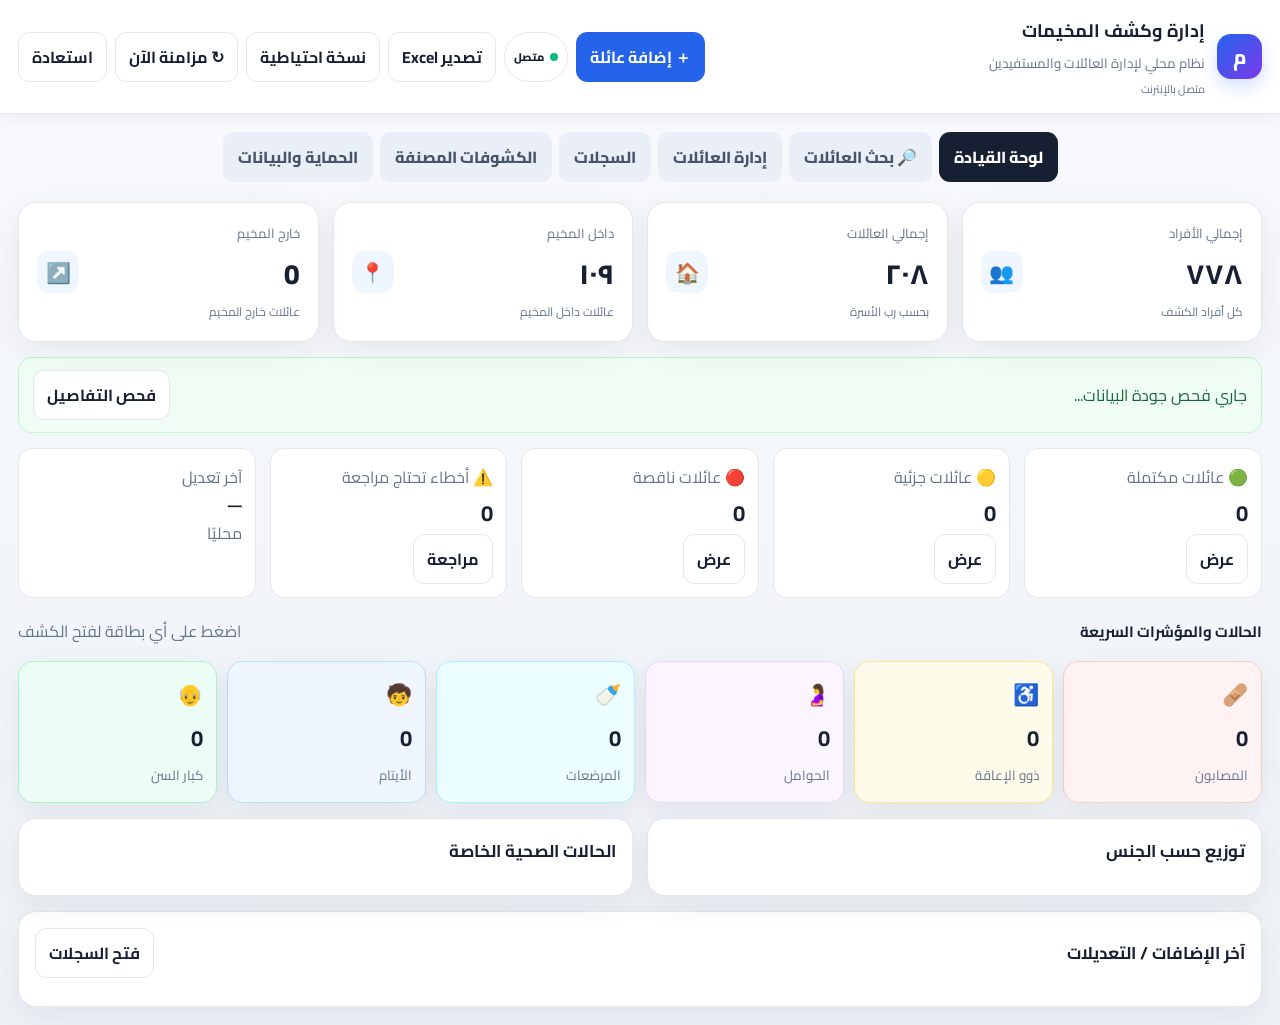
==== commit e2bd65b2: "Add files via upload" ====
--- a/index.html
+++ b/index.html
@@ -7,7 +7,7 @@
 <link rel="manifest" href="manifest.json">
 <meta name="mobile-web-app-capable" content="yes">
 <meta name="apple-mobile-web-app-capable" content="yes">
-<title>إدارة وكشف المخيمات</title>
+<title>إدارة وكشف المخيمات — V14</title>
 <style>
 @import url('https://fonts.googleapis.com/css2?family=Cairo:wght@400;500;600;700;800&display=swap');
 :root{--bg:#f5f7fb;--card:#fff;--text:#172033;--muted:#64748b;--line:#e5e7eb;--primary:#2563eb;--primary2:#1d4ed8;--danger:#dc2626;--ok:#059669;--warn:#d97706;--shadow:0 8px 30px rgba(15,23,42,.07);--radius:18px}
@@ -183,7 +183,44 @@
 <style>
 .excel-export-note{font-size:13px;line-height:1.7}
 @media(max-width:700px){.excel-export-note{font-size:12px}}
-</style></head>
+</style>
+<style>
+/* V14 visual/mobile upgrade */
+:root{--accent:#2563eb;--accent-soft:#eff6ff;--success:#059669;--success-soft:#ecfdf5;--warning:#d97706;--warning-soft:#fffbeb;--danger:#dc2626;--danger-soft:#fef2f2;--info:#0891b2;--info-soft:#ecfeff}
+body{background:linear-gradient(180deg,#f8fafc 0%,#eef2f7 100%)}
+.top{box-shadow:0 2px 18px rgba(15,23,42,.06)}
+.btn{transition:transform .16s ease,box-shadow .16s ease,background .16s ease,border-color .16s ease}.btn:hover{transform:translateY(-1px);box-shadow:0 5px 14px rgba(15,23,42,.08)}.btn:active{transform:translateY(0) scale(.98)}
+.tab{transition:all .18s ease}.tab:hover{transform:translateY(-1px)}
+.stat,.mini-stat,.card,.familybox,.family-result-card,.family-card{transition:transform .18s ease,box-shadow .18s ease,border-color .18s ease}.stat:hover,.mini-stat:hover,.family-result-card:hover{transform:translateY(-2px);box-shadow:0 12px 30px rgba(15,23,42,.10)}
+.stat.clickable,.mini-stat.clickable{cursor:pointer}.stat.clickable:active,.mini-stat.clickable:active{transform:scale(.985)}
+.dashboard-stat-icon{width:42px;height:42px;border-radius:13px;display:grid;place-items:center;font-size:20px;background:var(--accent-soft);color:var(--accent);flex:0 0 auto}
+.stat-top{display:flex;align-items:center;justify-content:space-between;gap:10px}.stat-arrow{font-size:18px;color:#94a3b8}
+.health-dashboard{display:grid;grid-template-columns:repeat(6,minmax(0,1fr));gap:10px;margin-top:15px}.health-tile{border:1px solid var(--line);background:#fff;border-radius:15px;padding:13px;cursor:pointer;text-align:right;transition:.18s;box-shadow:var(--shadow)}.health-tile:hover{transform:translateY(-2px);box-shadow:0 12px 25px rgba(15,23,42,.09)}.health-tile .icon{font-size:21px}.health-tile b{display:block;font-size:22px;margin-top:3px}.health-tile small{color:var(--muted)}.health-red{background:var(--danger-soft);border-color:#fecaca}.health-orange{background:var(--warning-soft);border-color:#fde68a}.health-green{background:var(--success-soft);border-color:#a7f3d0}.health-blue{background:#eff6ff;border-color:#bfdbfe}.health-purple{background:#faf5ff;border-color:#e9d5ff}.health-cyan{background:var(--info-soft);border-color:#a5f3fc}
+.dashboard-section-title{display:flex;align-items:center;justify-content:space-between;gap:10px;margin:18px 0 8px}.dashboard-section-title h3{margin:0;font-size:15px}
+.family-status{box-shadow:0 2px 7px rgba(15,23,42,.05)}
+.person-click-card{cursor:pointer;border:1px solid var(--line);background:#fff;border-radius:13px;padding:11px;text-align:right;transition:.16s}.person-click-card:hover{border-color:#93c5fd;background:#f8fbff;transform:translateY(-1px)}
+.quality-summary-grid{display:grid;grid-template-columns:repeat(3,1fr);gap:10px;margin-bottom:12px}.quality-summary-card{border:1px solid var(--line);border-radius:14px;padding:12px;background:#fff}.quality-summary-card b{display:block;font-size:22px}.quality-summary-card.error{background:var(--danger-soft);border-color:#fecaca}.quality-summary-card.warning{background:var(--warning-soft);border-color:#fde68a}.quality-summary-card.ok{background:var(--success-soft);border-color:#a7f3d0}
+.data-center-grid{display:grid;grid-template-columns:repeat(4,1fr);gap:10px;margin-bottom:12px}.data-center-card{border:1px solid var(--line);border-radius:14px;padding:13px;background:#fff}.data-center-card .label{color:var(--muted);font-size:12px}.data-center-card .value{font-weight:800;font-size:17px;margin-top:3px}
+.preview-modal .modalbox{width:min(1200px,100%)}.preview-table{max-height:60vh;overflow:auto;border:1px solid var(--line);border-radius:12px}.preview-table table{min-width:800px}
+.mobile-card-table{display:none}
+.sync-pill{display:inline-flex;align-items:center;gap:6px;padding:5px 9px;border-radius:999px;font-size:11px;font-weight:800;border:1px solid var(--line);background:#fff}.sync-dot{width:8px;height:8px;border-radius:50%;background:#94a3b8}.sync-pill.online .sync-dot{background:#10b981}.sync-pill.offline .sync-dot{background:#f59e0b}.sync-pill.syncing .sync-dot{background:#3b82f6;animation:pulse 1s infinite}@keyframes pulse{50%{opacity:.35}}
+@media(max-width:1100px){.health-dashboard{grid-template-columns:repeat(3,1fr)}.data-center-grid{grid-template-columns:repeat(2,1fr)}}
+@media(max-width:700px){
+ .topin{align-items:flex-start}.topin>.actions{width:100%;display:grid;grid-template-columns:repeat(2,minmax(0,1fr))}.topin>.actions .btn{width:100%;text-align:center}
+ .tabs{scroll-snap-type:x proximity;padding-bottom:8px}.tab{scroll-snap-align:start;flex:0 0 auto}
+ .stats{grid-template-columns:1fr 1fr!important}.stat{padding:13px}.stat .num{font-size:23px}.stat .label{font-size:12px}.dashboard-stat-icon{width:35px;height:35px;font-size:17px}
+ .health-dashboard{grid-template-columns:repeat(2,1fr)}.health-tile{padding:10px}.health-tile b{font-size:19px}
+ .quality-summary-grid{grid-template-columns:1fr 1fr}.quality-summary-card:last-child{grid-column:1/-1}
+ .data-center-grid{grid-template-columns:1fr 1fr}
+ .tablewrap{border:0;overflow:visible}.tablewrap>.table{min-width:0}.tablewrap>.table thead{display:none}.tablewrap>.table tbody{display:grid;gap:9px}.tablewrap>.table tbody tr{display:grid;grid-template-columns:1fr 1fr;gap:0;border:1px solid var(--line);border-radius:13px;background:#fff;overflow:hidden;box-shadow:0 3px 12px rgba(15,23,42,.05)}.tablewrap>.table tbody td{border-bottom:1px solid #eef2f7!important;padding:9px;text-align:right!important;font-size:12px}.tablewrap>.table tbody td:nth-child(1){display:none}.tablewrap>.table tbody td:nth-child(2){grid-column:1/-1;background:#f8fafc;font-size:13px}.tablewrap>.table tbody td:nth-child(9){grid-column:1/-1}.tablewrap>.table tbody td:nth-child(10){grid-column:1/-1}.tablewrap>.table tbody td:before{content:attr(data-label);display:block;color:#94a3b8;font-size:10px;margin-bottom:2px}.tablewrap>.table tbody td:nth-child(2):before{display:none}
+ .family-member-table{min-width:0!important}.family-member-table thead{display:none}.family-member-table tbody tr{display:block;border:1px solid var(--line);border-radius:12px;margin-bottom:8px;padding:8px;background:#fff}.family-member-table tbody td{display:block;border:0!important;padding:3px 0;text-align:right!important}.family-member-table tbody td:first-child{display:none}.family-member-table tbody td:before{color:#94a3b8;font-size:10px;margin-left:6px}
+ .modal{padding:7px}.modalbox{max-height:96vh;border-radius:16px}.modalhead{padding:12px}.modalbody{padding:12px}.modalfoot{padding:10px 12px}.formgrid{gap:8px}
+ .actions{gap:6px}.actions .btn{min-height:40px}.btn{min-height:40px}
+ .family-card{border-radius:16px}.family-info-grid{grid-template-columns:1fr 1fr!important}.family-info-item[style*="grid-column:1/-1"]{grid-column:1/-1!important}
+ .preview-table{max-height:58vh}.preview-modal .modalbox{width:100%}
+}
+</style>
+<style>.person-click-row{cursor:pointer}.person-click-row:hover td{background:#eff6ff!important}</style></head>
 <body>
 <div class="app">
 <header class="top">
@@ -191,7 +228,7 @@
   <div class="brand"><div class="logo">م</div><div><h1>إدارة وكشف المخيمات</h1><small>نظام محلي لإدارة العائلات والمستفيدين</small><div id="offlineStatus" style="font-size:11px;color:#64748b;margin-top:2px"></div></div></div>
   <div class="actions no-print">
    <button class="btn primary" onclick="openFamilyModal()">＋ إضافة عائلة</button>
-   <button class="btn" onclick="exportExcel()">تصدير Excel</button>
+   <span id="headerSyncPill" class="sync-pill no-print"><span class="sync-dot"></span><span>محلي</span></span><button class="btn" onclick="exportExcel()">تصدير Excel</button>
    <button class="btn" onclick="backup()">نسخة احتياطية</button>
    <button class="btn" id="syncNowBtn" onclick="syncNow()">↻ مزامنة الآن</button>
    <label class="btn" style="display:inline-flex;align-items:center;gap:6px">استعادة <input id="restoreInput" type="file" accept=".json" hidden onchange="restoreBackup(event)"></label>
@@ -242,20 +279,30 @@
 </section>
 <section id="dashboard" class="view active">
   <div class="grid stats">
-   <div class="stat"><div class="label">إجمالي الأفراد</div><div class="num" id="sPeople">0</div><div class="sub">كل أفراد الكشف</div></div>
-   <div class="stat"><div class="label">إجمالي العائلات</div><div class="num" id="sFamilies">0</div><div class="sub">بحسب رب الأسرة</div></div>
-   <div class="stat"><div class="label">داخل المخيم</div><div class="num" id="sInside">0</div><div class="sub">عائلات داخل المخيم</div></div>
-   <div class="stat"><div class="label">اكتمال البيانات</div><div class="num" id="sComplete">0%</div><div class="sub">نسبة العائلات المكتملة</div></div>
+   <div class="stat clickable" onclick="openDashboardList('all')"><div class="stat-top"><div><div class="label">إجمالي الأفراد</div><div class="num" id="sPeople">0</div><div class="sub">كل أفراد الكشف</div></div><div class="dashboard-stat-icon">👥</div></div></div>
+   <div class="stat clickable" onclick="showView('families')"><div class="stat-top"><div><div class="label">إجمالي العائلات</div><div class="num" id="sFamilies">0</div><div class="sub">بحسب رب الأسرة</div></div><div class="dashboard-stat-icon">🏠</div></div></div>
+   <div class="stat clickable" onclick="openDashboardList('inside')"><div class="stat-top"><div><div class="label">داخل المخيم</div><div class="num" id="sInside">0</div><div class="sub">عائلات داخل المخيم</div></div><div class="dashboard-stat-icon">📍</div></div></div>
+   <div class="stat clickable" onclick="openDashboardList('outside')"><div class="stat-top"><div><div class="label">خارج المخيم</div><div class="num" id="sOutside">0</div><div class="sub">عائلات خارج المخيم</div></div><div class="dashboard-stat-icon">↗️</div></div></div>
   </div>
   <div id="qualityBanner" class="quality-banner ok">
    <span id="qualityBannerText">جاري فحص جودة البيانات...</span>
    <button class="btn no-print" onclick="openQualityModal()">فحص التفاصيل</button>
   </div>
-  <div class="grid" style="grid-template-columns:repeat(4,minmax(0,1fr));margin-top:15px">
-   <div class="mini-stat"><span class="muted">عائلات مكتملة</span><b id="dashComplete">0</b><button class="btn no-print" onclick="filterFamiliesStatus('مكتملة')">عرض</button></div>
-   <div class="mini-stat"><span class="muted">عائلات جزئية</span><b id="dashPartial">0</b><button class="btn no-print" onclick="filterFamiliesStatus('جزئية')">عرض</button></div>
-   <div class="mini-stat"><span class="muted">عائلات ناقصة</span><b id="dashIncomplete">0</b><button class="btn no-print" onclick="filterFamiliesStatus('غير مكتملة')">عرض</button></div>
-   <div class="mini-stat"><span class="muted">أخطاء تحتاج مراجعة</span><b id="dashErrors">0</b><button class="btn no-print" onclick="openQualityModal()">مراجعة</button></div>
+  <div class="grid" style="grid-template-columns:repeat(5,minmax(0,1fr));margin-top:15px">
+   <div class="mini-stat clickable" onclick="openDashboardList('complete')"><span class="muted">🟢 عائلات مكتملة</span><b id="dashComplete">0</b><button class="btn no-print" onclick="event.stopPropagation();openDashboardList('complete')">عرض</button></div>
+   <div class="mini-stat clickable" onclick="openDashboardList('partial')"><span class="muted">🟡 عائلات جزئية</span><b id="dashPartial">0</b><button class="btn no-print" onclick="event.stopPropagation();openDashboardList('partial')">عرض</button></div>
+   <div class="mini-stat clickable" onclick="openDashboardList('incomplete')"><span class="muted">🔴 عائلات ناقصة</span><b id="dashIncomplete">0</b><button class="btn no-print" onclick="event.stopPropagation();openDashboardList('incomplete')">عرض</button></div>
+   <div class="mini-stat clickable" onclick="openQualityModal()"><span class="muted">⚠️ أخطاء تحتاج مراجعة</span><b id="dashErrors">0</b><button class="btn no-print" onclick="event.stopPropagation();openQualityModal()">مراجعة</button></div>
+   <div class="mini-stat"><span class="muted">آخر تعديل</span><b id="dashLastModified" style="font-size:14px">—</b><span class="muted">محليًا</span></div>
+  </div>
+  <div class="dashboard-section-title"><h3>الحالات والمؤشرات السريعة</h3><span class="muted">اضغط على أي بطاقة لفتح الكشف</span></div>
+  <div class="health-dashboard">
+    <div class="health-tile health-red" onclick="openDashboardList('injured')"><span class="icon">🩹</span><b id="dashInjured">0</b><small>المصابون</small></div>
+    <div class="health-tile health-orange" onclick="openDashboardList('disabled')"><span class="icon">♿</span><b id="dashDisabled">0</b><small>ذوو الإعاقة</small></div>
+    <div class="health-tile health-purple" onclick="openDashboardList('pregnant')"><span class="icon">🤰</span><b id="dashPregnant">0</b><small>الحوامل</small></div>
+    <div class="health-tile health-cyan" onclick="openDashboardList('lactating')"><span class="icon">🍼</span><b id="dashLactating">0</b><small>المرضعات</small></div>
+    <div class="health-tile health-blue" onclick="openDashboardList('orphan')"><span class="icon">🧒</span><b id="dashOrphan">0</b><small>الأيتام</small></div>
+    <div class="health-tile health-green" onclick="openDashboardList('elderly')"><span class="icon">👴</span><b id="dashElderly">0</b><small>كبار السن</small></div>
   </div>
   <div class="chartgrid">
    <div class="card"><div class="cardhead"><h2>توزيع حسب الجنس</h2></div><div id="genderChart"></div></div>
@@ -306,7 +353,7 @@
     <h2>الكشوفات المصنفة</h2>
     <div class="actions no-print">
       <button class="btn" onclick="printClassified()">🖨 طباعة الكشف</button>
-      <button class="btn" onclick="exportClassifiedExcel()">تصدير Excel</button>
+      <button class="btn" onclick="previewClassified()">👁 معاينة</button><button class="btn" onclick="exportClassifiedExcel()">تصدير Excel</button>
     </div>
    </div>
    <div class="notice no-print" style="margin-bottom:12px">
@@ -405,7 +452,18 @@
 
  <section id="settings" class="view">
   <div class="card">
-   <div class="cardhead"><h2>الحماية والبيانات</h2></div>
+   <div class="cardhead"><h2>مركز الحماية والبيانات</h2><span id="settingsSyncPill" class="sync-pill"><span class="sync-dot"></span><span id="settingsSyncText">جارٍ التحقق</span></span></div>
+  <div class="data-center-grid no-print">
+   <div class="data-center-card"><div class="label">آخر نسخة احتياطية</div><div class="value" id="settingsLastBackup">لا توجد</div></div>
+   <div class="data-center-card"><div class="label">عدد العائلات</div><div class="value" id="settingsFamiliesCount">0</div></div>
+   <div class="data-center-card"><div class="label">عدد الأفراد</div><div class="value" id="settingsPeopleCount">0</div></div>
+   <div class="data-center-card"><div class="label">آخر تعديل</div><div class="value" id="settingsLastModified">لا يوجد</div></div>
+  </div>
+  <div class="actions no-print" style="margin-bottom:12px">
+    <button class="btn ok" onclick="backup()">⬇️ تصدير احتياطي الآن</button>
+    <button class="btn" onclick="openQualityModal()">🔎 فحص البيانات</button>
+    <button class="btn" onclick="saveNow()">💾 حفظ الآن</button>
+  </div>
    <div class="grid" style="grid-template-columns:repeat(2,1fr)">
     <div class="familybox"><b>حماية التطبيق برمز PIN</b><p class="muted">قفل واجهة التطبيق محلياً حتى لا تُفتح البيانات عند استخدام الهاتف من شخص آخر.</p><div class="actions"><button class="btn primary" onclick="setAppPin()">تعيين/تغيير PIN</button><button class="btn" onclick="lockApp()">قفل الآن</button><button class="btn danger" onclick="removeAppPin()">إزالة PIN</button></div><small id="pinStatus" class="muted"></small></div>
     <div class="familybox"><b>التخزين المحلي</b><p class="muted">البيانات تحفظ تلقائياً داخل هذا المتصفح باستخدام localStorage.</p><button class="btn ok" onclick="saveNow()">حفظ الآن</button></div>
@@ -581,11 +639,17 @@
   data = Array.isArray(data)?data:[];
   rebuildFilters(); renderAll();
 }
+function touchLastModified(){
+  const now=new Date().toISOString();
+  try{localStorage.setItem("abuOreibanLastModified",now)}catch(e){}
+  if(typeof updateDataCenter==="function") updateDataCenter();
+}
 function saveNow(){
   localStorage.setItem(STORAGE_KEY,JSON.stringify(data));
-  toast("تم حفظ البيانات على الهاتف/المتصفح");
-}
-function autoSave(){try{localStorage.setItem(STORAGE_KEY,JSON.stringify(data))}catch(e){toast("تعذر الحفظ المحلي: مساحة التخزين ممتلئة")}}
+  touchLastModified();
+  toast("✓ تم حفظ البيانات على الهاتف بنجاح");
+}
+function autoSave(){try{localStorage.setItem(STORAGE_KEY,JSON.stringify(data));touchLastModified()}catch(e){toast("تعذر الحفظ المحلي: مساحة التخزين ممتلئة")}}
 function toast(msg){const t=document.getElementById("toast");t.textContent=msg;t.classList.add("show");setTimeout(()=>t.classList.remove("show"),2200)}
 function showView(id){
  document.querySelectorAll(".view").forEach(x=>x.classList.remove("active"));
@@ -631,7 +695,7 @@
  const ps=+document.getElementById("pageSize").value||25, start=(page-1)*ps, rows=filtered.slice(start,start+ps);
  document.getElementById("tbody").innerHTML=rows.map((r,i)=>{
   const idx=data.indexOf(r), health=healthBadge(r);
-  return `<tr><td>${start+i+1}</td><td><b>${esc(r["اسم الفرد"]||"")}</b><br><span class="muted">${esc(r["اسم رب الأسرة"]||"")}</span></td><td>${esc(r["رقم هوية الفرد"]||r["رقم هوية الأسرة"]||"")}</td><td>${esc(r["رقم الجوال"]||"")}</td><td>${esc(r["صلة القرابة"]||"")}</td><td>${esc(r["الجنس"]||"")}</td><td>${esc(r["العمر التقريبي"]||"")}</td><td>${esc(r["داخل/خارج المخيم"]||"")}</td><td>${health}</td><td class="no-print"><button class="btn" onclick="editPerson(${idx})">تعديل</button> <button class="btn danger" onclick="deletePerson(${idx})">حذف</button></td></tr>`
+  return `<tr><td data-label="#">${start+i+1}</td><td data-label="اسم الفرد"><b>${esc(r["اسم الفرد"]||"")}</b><br><span class="muted">${esc(r["اسم رب الأسرة"]||"")}</span></td><td data-label="رقم الهوية">${esc(r["رقم هوية الفرد"]||r["رقم هوية الأسرة"]||"")}</td><td data-label="الجوال">${esc(r["رقم الجوال"]||"")}</td><td data-label="صلة القرابة">${esc(r["صلة القرابة"]||"")}</td><td data-label="الجنس">${esc(r["الجنس"]||"")}</td><td data-label="العمر">${esc(r["العمر التقريبي"]||"")}</td><td data-label="الموقع">${esc(r["داخل/خارج المخيم"]||"")}</td><td data-label="الحالة الصحية">${health}</td><td data-label="إجراءات" class="no-print"><button class="btn" onclick="editPerson(${idx})">تعديل</button> <button class="btn danger" onclick="deletePerson(${idx})">حذف</button></td></tr>`
  }).join("") || `<tr><td colspan="10" class="empty">لا توجد نتائج</td></tr>`;
  document.getElementById("countLabel").textContent=`عرض ${rows.length} من ${filtered.length} سجل`;
  renderPages(Math.ceil(filtered.length/ps));
@@ -811,15 +875,31 @@
  const bytes=zipStore(files);const blob=new Blob([bytes],{type:"application/vnd.openxmlformats-officedocument.spreadsheetml.sheet"});downloadBlob(blob,name);
 }
 function backup(){
- const payload={app:"إدارة وكشف المخيمات",version:1,createdAt:new Date().toISOString(),columns:COLUMNS,data};
+ const createdAt=new Date().toISOString();
+ const payload={app:"إدارة وكشف المخيمات",version:14,createdAt,columns:COLUMNS,data};
  const blob=new Blob([JSON.stringify(payload,null,2)],{type:"application/json;charset=utf-8"});
- downloadBlob(blob,`نسخة-احتياطية-المخيم-${dateStamp()}.json`);toast("تم إنشاء النسخة الاحتياطية");
+ downloadBlob(blob,`نسخة-احتياطية-المخيم-${dateStamp()}.json`);
+ try{localStorage.setItem("abuOreibanLastBackup",createdAt)}catch(e){}
+ if(typeof updateDataCenter==="function") updateDataCenter();
+ toast("✓ تم إنشاء النسخة الاحتياطية بنجاح");
 }
 function restoreBackup(e){
- const f=e.target.files[0];if(!f)return;const reader=new FileReader();
- reader.onload=()=>{try{const p=JSON.parse(reader.result), rows=Array.isArray(p)?p:p.data;if(!Array.isArray(rows))throw Error();
- if(confirm(`سيتم استبدال البيانات الحالية بـ ${rows.length} سجل. هل تريد المتابعة؟`)){data=rows;renumber();autoSave();rebuildFilters();renderAll();toast("تمت استعادة النسخة الاحتياطية")}
- }catch(err){alert("ملف النسخة الاحتياطية غير صالح")}};
+ const f=e.target.files[0];if(!f)return;
+ const reader=new FileReader();
+ reader.onload=()=>{
+  try{
+   const p=JSON.parse(reader.result), rows=Array.isArray(p)?p:p.data;
+   if(!Array.isArray(rows))throw Error();
+   const currentCount=data.length;
+   if(!confirm(`سيتم استبدال البيانات الحالية (${currentCount} سجل) ببيانات النسخة (${rows.length} سجل).\n\nسيتم أولاً إنشاء نسخة أمان من البيانات الحالية. هل تريد المتابعة؟`))return;
+   try{
+    const safety={app:"إدارة وكشف المخيمات — نسخة أمان قبل الاستعادة",version:14,createdAt:new Date().toISOString(),columns:COLUMNS,data};
+    downloadBlob(new Blob([JSON.stringify(safety,null,2)],{type:"application/json;charset=utf-8"}),`نسخة-أمان-قبل-الاستعادة-${dateStamp()}.json`);
+   }catch(e){}
+   data=rows;renumber();autoSave();rebuildFilters();renderAll();
+   toast("✓ تمت استعادة النسخة الاحتياطية بنجاح");
+  }catch(err){alert("ملف النسخة الاحتياطية غير صالح")}
+ };
  reader.readAsText(f);e.target.value="";
 }
 function downloadBlob(blob,name){const a=document.createElement("a");a.href=URL.createObjectURL(blob);a.download=name;document.body.appendChild(a);a.click();setTimeout(()=>{URL.revokeObjectURL(a.href);a.remove()},100)}
@@ -1455,6 +1535,12 @@
 
 function openQualityModal(){
   qualityIssues=qualityScan();
+  const seen=new Set();
+  qualityIssues=qualityIssues.filter(x=>{
+    const family=(x.indexes||[]).map(i=>String(data[i]?.["اسم رب الأسرة"]||"" )).sort().join('|');
+    const key=[x.type,x.kind,x.field||'',family,x.message||''].join('§');
+    if(seen.has(key))return false; seen.add(key); return true;
+  });
   const errors=qualityIssues.filter(x=>x.type==="error").length, warnings=qualityIssues.filter(x=>x.type==="warning").length;
   document.getElementById("qualitySummary").innerHTML=`<b>نتيجة الفحص:</b> ${errors} خطأ و${warnings} تنبيه. التكرارات تظهر كتَنبيهات للمراجعة فقط ويمكن تركها كما هي أو تعديلها، ورقم الجوال يمكن أن يتكرر بين أكثر من عائلة ولا يعتبر مشكلة.`;
   const box=document.getElementById("qualityIssues");
@@ -1726,16 +1812,37 @@
   if(!ws || !ws["!ref"]) return ws;
   const range=XLSX.utils.decode_range(ws["!ref"]);
   const headerRows=options.headerRows||1;
-  const minWidth=options.minWidth||10, maxWidth=options.maxWidth||48;
+  const minWidth=options.minWidth||9, maxWidth=options.maxWidth||52;
   const widths=[];
+  const headers=[];
   for(let c=range.s.c;c<=range.e.c;c++){
+    const hc=ws[XLSX.utils.encode_cell({r:headerRows-1,c})];
+    headers[c]=hc?.v==null?"":String(hc.v);
+  }
+  const widthForHeader=(h)=>{
+    const x=String(h||"").toLowerCase();
+    if(x==="#"||x.includes("تسلسل")) return 7;
+    if(x.includes("اسم")) return x.includes("رب الأسرة")?28:25;
+    if(x.includes("هوية")) return 17;
+    if(x.includes("جوال")||x.includes("هاتف")) return 16;
+    if(x.includes("تاريخ")) return 13;
+    if(x.includes("عمر")) return 9;
+    if(x.includes("جنس")||x.includes("حالة")||x.includes("داخل/خارج")||x.includes("صلة")) return 15;
+    if(x.includes("ملاحظ")||x.includes("تفاصيل")||x.includes("عنوان")||x.includes("سبب")) return 34;
+    return 18;
+  };
+  for(let c=range.s.c;c<=range.e.c;c++){
+    const target=widthForHeader(headers[c]);
     let maxLen=0;
     for(let r=range.s.r;r<=range.e.r;r++){
       const cell=ws[XLSX.utils.encode_cell({r,c})];
       const v=cell?.v==null?"":String(cell.v);
       maxLen=Math.max(maxLen,...v.split(/\r?\n/).map(s=>s.length));
     }
-    widths.push({wch:Math.min(maxWidth,Math.max(minWidth,Math.ceil(maxLen*1.08)+2))});
+    let w=target;
+    if(target===18) w=Math.min(maxWidth,Math.max(minWidth,Math.ceil(maxLen*0.75)+2));
+    if(headers[c]==="#") w=7;
+    widths.push({wch:Math.min(maxWidth,Math.max(minWidth,w))});
   }
   ws["!cols"]=widths;
   ws["!rows"]=[];
@@ -1747,17 +1854,12 @@
       lines=Math.max(lines,v.split(/\r?\n/).length);
       if(cell) cell.s={
         alignment:{horizontal:"center",vertical:"center",wrapText:true,readingOrder:2},
-        border:{
-          top:{style:"thin",color:{rgb:"B7B7B7"}},
-          bottom:{style:"thin",color:{rgb:"B7B7B7"}},
-          left:{style:"thin",color:{rgb:"B7B7B7"}},
-          right:{style:"thin",color:{rgb:"B7B7B7"}}
-        },
+        border:{top:{style:"thin",color:{rgb:"B7B7B7"}},bottom:{style:"thin",color:{rgb:"B7B7B7"}},left:{style:"thin",color:{rgb:"B7B7B7"}},right:{style:"thin",color:{rgb:"B7B7B7"}}},
         font:{name:"Arial",sz:r<headerRows?12:10,bold:r<headerRows},
         fill:r<headerRows?{patternType:"solid",fgColor:{rgb:"D9E2F3"}}:undefined
       };
     }
-    ws["!rows"][r]={hpt:r<headerRows?34:Math.min(60,Math.max(22,18+(lines-1)*12))};
+    ws["!rows"][r]={hpt:r<headerRows?34:Math.min(72,Math.max(22,18+(lines-1)*12))};
   }
   ws["!freeze"]={xSplit:0,ySplit:headerRows};
   ws["!autofilter"]={ref:ws["!ref"]};
@@ -1916,7 +2018,8 @@
       if(p["حامل؟"]==="نعم") flags.push("حامل");
       if(p["مرضعة؟"]==="نعم") flags.push("مرضعة");
 
-      return `<tr>
+      const idx=data.indexOf(p);
+      return `<tr class="person-click-row" onclick="editPerson(${idx})" title="اضغط لعرض/تعديل بيانات الفرد">
         <td>${i+1}</td>
         <td><b>${esc(p["اسم الفرد"]||"")}</b></td>
         <td>${esc(p["صلة القرابة"]||"")}</td>
@@ -2005,5 +2108,81 @@
 window.addEventListener('load',()=>{updateOfflineStatus(); if('serviceWorker' in navigator && location.protocol!=='file:') navigator.serviceWorker.register('./service-worker.js').catch(()=>{});});
 </script>
 
+
+<script>
+/* V14 dashboard + quality + data-center enhancements */
+(function(){
+  const fmt=n=>Number(n||0).toLocaleString('ar-EG');
+  function rows(){return (typeof data!=='undefined' && Array.isArray(data))?data:[];}
+  function fams(){
+    const m=new Map(); rows().forEach(r=>{const h=String(r["اسم رب الأسرة"]||"").trim(); if(!h)return; if(!m.has(h))m.set(h,[]); m.get(h).push(r)}); return [...m.values()];
+  }
+  function people(f){return rows().filter(r=>String(r["اسم رب الأسرة"]||"")===String(f?.[0]?.["اسم رب الأسرة"]||"") && String(r["رقم هوية الأسرة"]||"")===String(f?.[0]?.["رقم هوية الأسرة"]||""));}
+  function special(r,k){
+    if(k==='injured')return (r["إصابة؟"]||r["إصابة?"])==='نعم';
+    if(k==='disabled')return r["إعاقة؟"]==='نعم';
+    if(k==='pregnant')return r["حامل؟"]==='نعم';
+    if(k==='lactating')return r["مرضعة؟"]==='نعم';
+    if(k==='orphan')return r["يتيم/منفصل عن ذويه؟"]==='نعم';
+    if(k==='elderly')return (typeof ageOf==='function'?ageOf(r):parseInt(r["العمر التقريبي"],10))>=60;
+    return false;
+  }
+  window.openDashboardList=function(type){
+    showView('records');
+    ['q','rel','inside','health'].forEach(id=>{const el=document.getElementById(id);if(el)el.value='';});
+    const fm=fams(); let set=new Set();
+    if(type==='inside'||type==='outside'||type==='complete'||type==='partial'||type==='incomplete'){
+      const target=type==='inside'?'داخل المخيم':type==='outside'?'خارج المخيم':type==='complete'?'مكتملة':type==='partial'?'جزئية':'غير مكتملة';
+      fm.filter(g=>String(g[0]?.[type==='inside'||type==='outside'?'داخل/خارج المخيم':'حالة اكتمال بيانات الأسرة']||'')===target).forEach(g=>people(g).forEach(r=>set.add(rows().indexOf(r))));
+    }else if(type==='all') rows().forEach((r,i)=>set.add(i));
+    else rows().forEach((r,i)=>{if(special(r,type))set.add(i)});
+    filtered=rows().filter((r,i)=>set.has(i)); page=1; renderTable();
+    toast(`✓ تم فتح كشف ${type==='all'?'كل الأفراد':type==='inside'?'العائلات داخل المخيم':type==='outside'?'العائلات خارج المخيم':type==='complete'?'العائلات المكتملة':type==='partial'?'العائلات الجزئية':type==='incomplete'?'العائلات الناقصة':type==='injured'?'المصابين':type==='disabled'?'ذوي الإعاقة':type==='pregnant'?'الحوامل':type==='lactating'?'المرضعات':type==='orphan'?'الأيتام':'كبار السن'}`);
+  };
+  window.updateDataCenter=function(){
+    const fs=fams(); const n=rows().length;
+    const last=localStorage.getItem('abuOreibanLastModified'); const backup=localStorage.getItem('abuOreibanLastBackup');
+    const fmtDate=x=>x?new Date(x).toLocaleString('ar-EG',{dateStyle:'short',timeStyle:'short'}):'لا يوجد';
+    const set=(id,v)=>{const e=document.getElementById(id);if(e)e.textContent=v};
+    set('settingsLastBackup',fmtDate(backup));set('settingsFamiliesCount',fmt(fs.length));set('settingsPeopleCount',fmt(n));set('settingsLastModified',fmtDate(last));set('dashLastModified',last?new Date(last).toLocaleTimeString('ar-EG',{hour:'2-digit',minute:'2-digit'}):'—');
+    const pill=document.getElementById('settingsSyncPill'), txt=document.getElementById('settingsSyncText'), hp=document.getElementById('headerSyncPill'); if(pill&&txt){pill.classList.toggle('online',navigator.onLine);pill.classList.toggle('offline',!navigator.onLine);txt.textContent=navigator.onLine?'متصل':'بدون إنترنت';} if(hp){hp.classList.toggle('online',navigator.onLine);hp.classList.toggle('offline',!navigator.onLine);const ht=hp.querySelector('span:last-child');if(ht)ht.textContent=navigator.onLine?'متصل':'محلي';}
+  };
+  const originalDashboard=window.renderDashboard;
+  window.renderDashboard=function(){
+    if(typeof originalDashboard==='function')originalDashboard();
+    const rs=rows(), fs=fams();
+    const famCount=(predicate)=>fs.filter(predicate).length;
+    const set=(id,v)=>{const e=document.getElementById(id);if(e)e.textContent=fmt(v)};
+    set('sOutside',famCount(g=>g[0]?.["داخل/خارج المخيم"]==='خارج المخيم'));
+    set('dashComplete',famCount(g=>g[0]?.["حالة اكتمال بيانات الأسرة"]==='مكتملة'));
+    set('dashPartial',famCount(g=>g[0]?.["حالة اكتمال بيانات الأسرة"]==='جزئية'));
+    set('dashIncomplete',famCount(g=>String(g[0]?.["حالة اكتمال بيانات الأسرة"]||'').includes('غير مكتملة')));
+    set('dashInjured',rs.filter(r=>special(r,'injured')).length);set('dashDisabled',rs.filter(r=>special(r,'disabled')).length);set('dashPregnant',rs.filter(r=>special(r,'pregnant')).length);set('dashLactating',rs.filter(r=>special(r,'lactating')).length);set('dashOrphan',rs.filter(r=>special(r,'orphan')).length);set('dashElderly',rs.filter(r=>special(r,'elderly')).length);
+    const issues=typeof qualityScan==='function'?qualityScan():[]; set('dashErrors',issues.filter(x=>x.type==='error').length);
+    updateDataCenter();
+  };
+  window.addEventListener('online',updateDataCenter); window.addEventListener('offline',updateDataCenter);
+  window.addEventListener('load',()=>setTimeout(updateDataCenter,150));
+})();
+
+/* Classified preview */
+function previewClassified(){
+  const rows=Array.isArray(classifiedRows)?classifiedRows:[];
+  if(!rows.length){toast('لا توجد بيانات للمعاينة');return;}
+  let modal=document.getElementById('classifiedPreviewModal');
+  if(!modal){
+    modal=document.createElement('div');modal.id='classifiedPreviewModal';modal.className='modal preview-modal';
+    modal.innerHTML='<div class="modalbox"><div class="modalhead"><b>معاينة الكشف قبل التصدير</b><button class="btn" onclick="closeModal(\'classifiedPreviewModal\')">✕</button></div><div class="modalbody"><div id="classifiedPreviewMeta" class="notice" style="margin-bottom:10px"></div><div id="classifiedPreviewBody" class="preview-table"></div></div><div class="modalfoot"><button class="btn primary" onclick="exportClassifiedExcel();closeModal(\'classifiedPreviewModal\')">تصدير Excel</button><button class="btn" onclick="printClassified();closeModal(\'classifiedPreviewModal\')">طباعة</button></div></div>';
+    document.body.appendChild(modal);
+  }
+  const cols=Array.isArray(selectedReportColumns)&&selectedReportColumns.length?selectedReportColumns:REPORT_COLUMNS.map(x=>x[0]);
+  const label=k=>{const x=REPORT_COLUMNS.find(a=>a[0]===k);return x?x[1]:k};
+  const escv=x=>String(x??'').replace(/[&<>"']/g,m=>({'&':'&amp;','<':'&lt;','>':'&gt;','"':'&quot;',"'":'&#039;'}[m]));
+  const sample=rows.slice(0,150);
+  document.getElementById('classifiedPreviewMeta').textContent=`${classifiedTitle||'كشف مصنف'} — ${rows.length.toLocaleString('ar-EG')} سجل. المعاينة تعرض أول 150 سجل فقط.`;
+  document.getElementById('classifiedPreviewBody').innerHTML='<table class="table"><thead><tr>'+cols.map(c=>`<th>${escv(label(c))}</th>`).join('')+'</tr></thead><tbody>'+sample.map(r=>'<tr>'+cols.map(c=>`<td>${escv(r[c]??'')}</td>`).join('')+'</tr>').join('')+'</tbody></table>';
+  modal.classList.add('show');
+}
+</script>
 </body>
 </html>
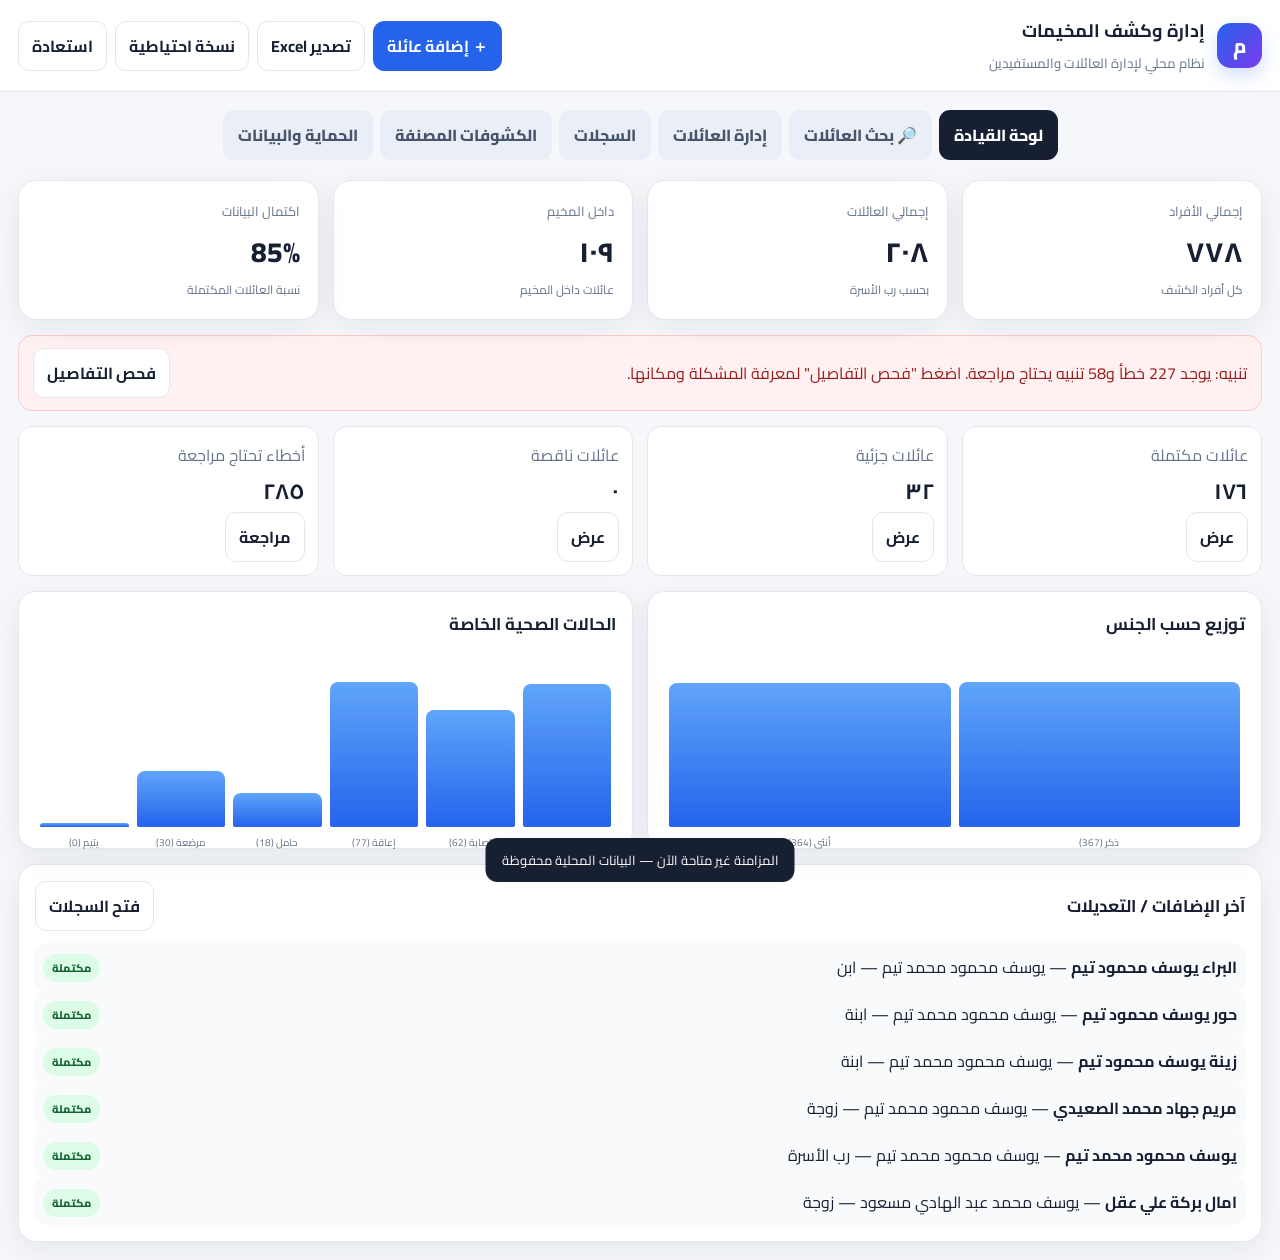
==== commit 730589ad: "Add files via upload" ====
--- a/index.html
+++ b/index.html
@@ -4,10 +4,7 @@
 <meta charset="utf-8">
 <meta name="viewport" content="width=device-width, initial-scale=1, viewport-fit=cover">
 <meta name="theme-color" content="#0f172a">
-<link rel="manifest" href="manifest.json">
-<meta name="mobile-web-app-capable" content="yes">
-<meta name="apple-mobile-web-app-capable" content="yes">
-<title>إدارة وكشف المخيمات — V14</title>
+<title>إدارة وكشف المخيمات</title>
 <style>
 @import url('https://fonts.googleapis.com/css2?family=Cairo:wght@400;500;600;700;800&display=swap');
 :root{--bg:#f5f7fb;--card:#fff;--text:#172033;--muted:#64748b;--line:#e5e7eb;--primary:#2563eb;--primary2:#1d4ed8;--danger:#dc2626;--ok:#059669;--warn:#d97706;--shadow:0 8px 30px rgba(15,23,42,.07);--radius:18px}
@@ -183,54 +180,16 @@
 <style>
 .excel-export-note{font-size:13px;line-height:1.7}
 @media(max-width:700px){.excel-export-note{font-size:12px}}
-</style>
-<style>
-/* V14 visual/mobile upgrade */
-:root{--accent:#2563eb;--accent-soft:#eff6ff;--success:#059669;--success-soft:#ecfdf5;--warning:#d97706;--warning-soft:#fffbeb;--danger:#dc2626;--danger-soft:#fef2f2;--info:#0891b2;--info-soft:#ecfeff}
-body{background:linear-gradient(180deg,#f8fafc 0%,#eef2f7 100%)}
-.top{box-shadow:0 2px 18px rgba(15,23,42,.06)}
-.btn{transition:transform .16s ease,box-shadow .16s ease,background .16s ease,border-color .16s ease}.btn:hover{transform:translateY(-1px);box-shadow:0 5px 14px rgba(15,23,42,.08)}.btn:active{transform:translateY(0) scale(.98)}
-.tab{transition:all .18s ease}.tab:hover{transform:translateY(-1px)}
-.stat,.mini-stat,.card,.familybox,.family-result-card,.family-card{transition:transform .18s ease,box-shadow .18s ease,border-color .18s ease}.stat:hover,.mini-stat:hover,.family-result-card:hover{transform:translateY(-2px);box-shadow:0 12px 30px rgba(15,23,42,.10)}
-.stat.clickable,.mini-stat.clickable{cursor:pointer}.stat.clickable:active,.mini-stat.clickable:active{transform:scale(.985)}
-.dashboard-stat-icon{width:42px;height:42px;border-radius:13px;display:grid;place-items:center;font-size:20px;background:var(--accent-soft);color:var(--accent);flex:0 0 auto}
-.stat-top{display:flex;align-items:center;justify-content:space-between;gap:10px}.stat-arrow{font-size:18px;color:#94a3b8}
-.health-dashboard{display:grid;grid-template-columns:repeat(6,minmax(0,1fr));gap:10px;margin-top:15px}.health-tile{border:1px solid var(--line);background:#fff;border-radius:15px;padding:13px;cursor:pointer;text-align:right;transition:.18s;box-shadow:var(--shadow)}.health-tile:hover{transform:translateY(-2px);box-shadow:0 12px 25px rgba(15,23,42,.09)}.health-tile .icon{font-size:21px}.health-tile b{display:block;font-size:22px;margin-top:3px}.health-tile small{color:var(--muted)}.health-red{background:var(--danger-soft);border-color:#fecaca}.health-orange{background:var(--warning-soft);border-color:#fde68a}.health-green{background:var(--success-soft);border-color:#a7f3d0}.health-blue{background:#eff6ff;border-color:#bfdbfe}.health-purple{background:#faf5ff;border-color:#e9d5ff}.health-cyan{background:var(--info-soft);border-color:#a5f3fc}
-.dashboard-section-title{display:flex;align-items:center;justify-content:space-between;gap:10px;margin:18px 0 8px}.dashboard-section-title h3{margin:0;font-size:15px}
-.family-status{box-shadow:0 2px 7px rgba(15,23,42,.05)}
-.person-click-card{cursor:pointer;border:1px solid var(--line);background:#fff;border-radius:13px;padding:11px;text-align:right;transition:.16s}.person-click-card:hover{border-color:#93c5fd;background:#f8fbff;transform:translateY(-1px)}
-.quality-summary-grid{display:grid;grid-template-columns:repeat(3,1fr);gap:10px;margin-bottom:12px}.quality-summary-card{border:1px solid var(--line);border-radius:14px;padding:12px;background:#fff}.quality-summary-card b{display:block;font-size:22px}.quality-summary-card.error{background:var(--danger-soft);border-color:#fecaca}.quality-summary-card.warning{background:var(--warning-soft);border-color:#fde68a}.quality-summary-card.ok{background:var(--success-soft);border-color:#a7f3d0}
-.data-center-grid{display:grid;grid-template-columns:repeat(4,1fr);gap:10px;margin-bottom:12px}.data-center-card{border:1px solid var(--line);border-radius:14px;padding:13px;background:#fff}.data-center-card .label{color:var(--muted);font-size:12px}.data-center-card .value{font-weight:800;font-size:17px;margin-top:3px}
-.preview-modal .modalbox{width:min(1200px,100%)}.preview-table{max-height:60vh;overflow:auto;border:1px solid var(--line);border-radius:12px}.preview-table table{min-width:800px}
-.mobile-card-table{display:none}
-.sync-pill{display:inline-flex;align-items:center;gap:6px;padding:5px 9px;border-radius:999px;font-size:11px;font-weight:800;border:1px solid var(--line);background:#fff}.sync-dot{width:8px;height:8px;border-radius:50%;background:#94a3b8}.sync-pill.online .sync-dot{background:#10b981}.sync-pill.offline .sync-dot{background:#f59e0b}.sync-pill.syncing .sync-dot{background:#3b82f6;animation:pulse 1s infinite}@keyframes pulse{50%{opacity:.35}}
-@media(max-width:1100px){.health-dashboard{grid-template-columns:repeat(3,1fr)}.data-center-grid{grid-template-columns:repeat(2,1fr)}}
-@media(max-width:700px){
- .topin{align-items:flex-start}.topin>.actions{width:100%;display:grid;grid-template-columns:repeat(2,minmax(0,1fr))}.topin>.actions .btn{width:100%;text-align:center}
- .tabs{scroll-snap-type:x proximity;padding-bottom:8px}.tab{scroll-snap-align:start;flex:0 0 auto}
- .stats{grid-template-columns:1fr 1fr!important}.stat{padding:13px}.stat .num{font-size:23px}.stat .label{font-size:12px}.dashboard-stat-icon{width:35px;height:35px;font-size:17px}
- .health-dashboard{grid-template-columns:repeat(2,1fr)}.health-tile{padding:10px}.health-tile b{font-size:19px}
- .quality-summary-grid{grid-template-columns:1fr 1fr}.quality-summary-card:last-child{grid-column:1/-1}
- .data-center-grid{grid-template-columns:1fr 1fr}
- .tablewrap{border:0;overflow:visible}.tablewrap>.table{min-width:0}.tablewrap>.table thead{display:none}.tablewrap>.table tbody{display:grid;gap:9px}.tablewrap>.table tbody tr{display:grid;grid-template-columns:1fr 1fr;gap:0;border:1px solid var(--line);border-radius:13px;background:#fff;overflow:hidden;box-shadow:0 3px 12px rgba(15,23,42,.05)}.tablewrap>.table tbody td{border-bottom:1px solid #eef2f7!important;padding:9px;text-align:right!important;font-size:12px}.tablewrap>.table tbody td:nth-child(1){display:none}.tablewrap>.table tbody td:nth-child(2){grid-column:1/-1;background:#f8fafc;font-size:13px}.tablewrap>.table tbody td:nth-child(9){grid-column:1/-1}.tablewrap>.table tbody td:nth-child(10){grid-column:1/-1}.tablewrap>.table tbody td:before{content:attr(data-label);display:block;color:#94a3b8;font-size:10px;margin-bottom:2px}.tablewrap>.table tbody td:nth-child(2):before{display:none}
- .family-member-table{min-width:0!important}.family-member-table thead{display:none}.family-member-table tbody tr{display:block;border:1px solid var(--line);border-radius:12px;margin-bottom:8px;padding:8px;background:#fff}.family-member-table tbody td{display:block;border:0!important;padding:3px 0;text-align:right!important}.family-member-table tbody td:first-child{display:none}.family-member-table tbody td:before{color:#94a3b8;font-size:10px;margin-left:6px}
- .modal{padding:7px}.modalbox{max-height:96vh;border-radius:16px}.modalhead{padding:12px}.modalbody{padding:12px}.modalfoot{padding:10px 12px}.formgrid{gap:8px}
- .actions{gap:6px}.actions .btn{min-height:40px}.btn{min-height:40px}
- .family-card{border-radius:16px}.family-info-grid{grid-template-columns:1fr 1fr!important}.family-info-item[style*="grid-column:1/-1"]{grid-column:1/-1!important}
- .preview-table{max-height:58vh}.preview-modal .modalbox{width:100%}
-}
-</style>
-<style>.person-click-row{cursor:pointer}.person-click-row:hover td{background:#eff6ff!important}</style></head>
+</style></head>
 <body>
 <div class="app">
 <header class="top">
  <div class="topin">
-  <div class="brand"><div class="logo">م</div><div><h1>إدارة وكشف المخيمات</h1><small>نظام محلي لإدارة العائلات والمستفيدين</small><div id="offlineStatus" style="font-size:11px;color:#64748b;margin-top:2px"></div></div></div>
+  <div class="brand"><div class="logo">م</div><div><h1>إدارة وكشف المخيمات</h1><small>نظام محلي لإدارة العائلات والمستفيدين</small></div></div>
   <div class="actions no-print">
    <button class="btn primary" onclick="openFamilyModal()">＋ إضافة عائلة</button>
-   <span id="headerSyncPill" class="sync-pill no-print"><span class="sync-dot"></span><span>محلي</span></span><button class="btn" onclick="exportExcel()">تصدير Excel</button>
+   <button class="btn" onclick="exportExcel()">تصدير Excel</button>
    <button class="btn" onclick="backup()">نسخة احتياطية</button>
-   <button class="btn" id="syncNowBtn" onclick="syncNow()">↻ مزامنة الآن</button>
    <label class="btn" style="display:inline-flex;align-items:center;gap:6px">استعادة <input id="restoreInput" type="file" accept=".json" hidden onchange="restoreBackup(event)"></label>
   </div>
  </div>
@@ -279,30 +238,20 @@
 </section>
 <section id="dashboard" class="view active">
   <div class="grid stats">
-   <div class="stat clickable" onclick="openDashboardList('all')"><div class="stat-top"><div><div class="label">إجمالي الأفراد</div><div class="num" id="sPeople">0</div><div class="sub">كل أفراد الكشف</div></div><div class="dashboard-stat-icon">👥</div></div></div>
-   <div class="stat clickable" onclick="showView('families')"><div class="stat-top"><div><div class="label">إجمالي العائلات</div><div class="num" id="sFamilies">0</div><div class="sub">بحسب رب الأسرة</div></div><div class="dashboard-stat-icon">🏠</div></div></div>
-   <div class="stat clickable" onclick="openDashboardList('inside')"><div class="stat-top"><div><div class="label">داخل المخيم</div><div class="num" id="sInside">0</div><div class="sub">عائلات داخل المخيم</div></div><div class="dashboard-stat-icon">📍</div></div></div>
-   <div class="stat clickable" onclick="openDashboardList('outside')"><div class="stat-top"><div><div class="label">خارج المخيم</div><div class="num" id="sOutside">0</div><div class="sub">عائلات خارج المخيم</div></div><div class="dashboard-stat-icon">↗️</div></div></div>
+   <div class="stat"><div class="label">إجمالي الأفراد</div><div class="num" id="sPeople">0</div><div class="sub">كل أفراد الكشف</div></div>
+   <div class="stat"><div class="label">إجمالي العائلات</div><div class="num" id="sFamilies">0</div><div class="sub">بحسب رب الأسرة</div></div>
+   <div class="stat"><div class="label">داخل المخيم</div><div class="num" id="sInside">0</div><div class="sub">عائلات داخل المخيم</div></div>
+   <div class="stat"><div class="label">اكتمال البيانات</div><div class="num" id="sComplete">0%</div><div class="sub">نسبة العائلات المكتملة</div></div>
   </div>
   <div id="qualityBanner" class="quality-banner ok">
    <span id="qualityBannerText">جاري فحص جودة البيانات...</span>
    <button class="btn no-print" onclick="openQualityModal()">فحص التفاصيل</button>
   </div>
-  <div class="grid" style="grid-template-columns:repeat(5,minmax(0,1fr));margin-top:15px">
-   <div class="mini-stat clickable" onclick="openDashboardList('complete')"><span class="muted">🟢 عائلات مكتملة</span><b id="dashComplete">0</b><button class="btn no-print" onclick="event.stopPropagation();openDashboardList('complete')">عرض</button></div>
-   <div class="mini-stat clickable" onclick="openDashboardList('partial')"><span class="muted">🟡 عائلات جزئية</span><b id="dashPartial">0</b><button class="btn no-print" onclick="event.stopPropagation();openDashboardList('partial')">عرض</button></div>
-   <div class="mini-stat clickable" onclick="openDashboardList('incomplete')"><span class="muted">🔴 عائلات ناقصة</span><b id="dashIncomplete">0</b><button class="btn no-print" onclick="event.stopPropagation();openDashboardList('incomplete')">عرض</button></div>
-   <div class="mini-stat clickable" onclick="openQualityModal()"><span class="muted">⚠️ أخطاء تحتاج مراجعة</span><b id="dashErrors">0</b><button class="btn no-print" onclick="event.stopPropagation();openQualityModal()">مراجعة</button></div>
-   <div class="mini-stat"><span class="muted">آخر تعديل</span><b id="dashLastModified" style="font-size:14px">—</b><span class="muted">محليًا</span></div>
-  </div>
-  <div class="dashboard-section-title"><h3>الحالات والمؤشرات السريعة</h3><span class="muted">اضغط على أي بطاقة لفتح الكشف</span></div>
-  <div class="health-dashboard">
-    <div class="health-tile health-red" onclick="openDashboardList('injured')"><span class="icon">🩹</span><b id="dashInjured">0</b><small>المصابون</small></div>
-    <div class="health-tile health-orange" onclick="openDashboardList('disabled')"><span class="icon">♿</span><b id="dashDisabled">0</b><small>ذوو الإعاقة</small></div>
-    <div class="health-tile health-purple" onclick="openDashboardList('pregnant')"><span class="icon">🤰</span><b id="dashPregnant">0</b><small>الحوامل</small></div>
-    <div class="health-tile health-cyan" onclick="openDashboardList('lactating')"><span class="icon">🍼</span><b id="dashLactating">0</b><small>المرضعات</small></div>
-    <div class="health-tile health-blue" onclick="openDashboardList('orphan')"><span class="icon">🧒</span><b id="dashOrphan">0</b><small>الأيتام</small></div>
-    <div class="health-tile health-green" onclick="openDashboardList('elderly')"><span class="icon">👴</span><b id="dashElderly">0</b><small>كبار السن</small></div>
+  <div class="grid" style="grid-template-columns:repeat(4,minmax(0,1fr));margin-top:15px">
+   <div class="mini-stat"><span class="muted">عائلات مكتملة</span><b id="dashComplete">0</b><button class="btn no-print" onclick="filterFamiliesStatus('مكتملة')">عرض</button></div>
+   <div class="mini-stat"><span class="muted">عائلات جزئية</span><b id="dashPartial">0</b><button class="btn no-print" onclick="filterFamiliesStatus('جزئية')">عرض</button></div>
+   <div class="mini-stat"><span class="muted">عائلات ناقصة</span><b id="dashIncomplete">0</b><button class="btn no-print" onclick="filterFamiliesStatus('غير مكتملة')">عرض</button></div>
+   <div class="mini-stat"><span class="muted">أخطاء تحتاج مراجعة</span><b id="dashErrors">0</b><button class="btn no-print" onclick="openQualityModal()">مراجعة</button></div>
   </div>
   <div class="chartgrid">
    <div class="card"><div class="cardhead"><h2>توزيع حسب الجنس</h2></div><div id="genderChart"></div></div>
@@ -353,7 +302,7 @@
     <h2>الكشوفات المصنفة</h2>
     <div class="actions no-print">
       <button class="btn" onclick="printClassified()">🖨 طباعة الكشف</button>
-      <button class="btn" onclick="previewClassified()">👁 معاينة</button><button class="btn" onclick="exportClassifiedExcel()">تصدير Excel</button>
+      <button class="btn" onclick="exportClassifiedExcel()">تصدير Excel</button>
     </div>
    </div>
    <div class="notice no-print" style="margin-bottom:12px">
@@ -452,18 +401,7 @@
 
  <section id="settings" class="view">
   <div class="card">
-   <div class="cardhead"><h2>مركز الحماية والبيانات</h2><span id="settingsSyncPill" class="sync-pill"><span class="sync-dot"></span><span id="settingsSyncText">جارٍ التحقق</span></span></div>
-  <div class="data-center-grid no-print">
-   <div class="data-center-card"><div class="label">آخر نسخة احتياطية</div><div class="value" id="settingsLastBackup">لا توجد</div></div>
-   <div class="data-center-card"><div class="label">عدد العائلات</div><div class="value" id="settingsFamiliesCount">0</div></div>
-   <div class="data-center-card"><div class="label">عدد الأفراد</div><div class="value" id="settingsPeopleCount">0</div></div>
-   <div class="data-center-card"><div class="label">آخر تعديل</div><div class="value" id="settingsLastModified">لا يوجد</div></div>
-  </div>
-  <div class="actions no-print" style="margin-bottom:12px">
-    <button class="btn ok" onclick="backup()">⬇️ تصدير احتياطي الآن</button>
-    <button class="btn" onclick="openQualityModal()">🔎 فحص البيانات</button>
-    <button class="btn" onclick="saveNow()">💾 حفظ الآن</button>
-  </div>
+   <div class="cardhead"><h2>الحماية والبيانات</h2></div>
    <div class="grid" style="grid-template-columns:repeat(2,1fr)">
     <div class="familybox"><b>حماية التطبيق برمز PIN</b><p class="muted">قفل واجهة التطبيق محلياً حتى لا تُفتح البيانات عند استخدام الهاتف من شخص آخر.</p><div class="actions"><button class="btn primary" onclick="setAppPin()">تعيين/تغيير PIN</button><button class="btn" onclick="lockApp()">قفل الآن</button><button class="btn danger" onclick="removeAppPin()">إزالة PIN</button></div><small id="pinStatus" class="muted"></small></div>
     <div class="familybox"><b>التخزين المحلي</b><p class="muted">البيانات تحفظ تلقائياً داخل هذا المتصفح باستخدام localStorage.</p><button class="btn ok" onclick="saveNow()">حفظ الآن</button></div>
@@ -639,17 +577,11 @@
   data = Array.isArray(data)?data:[];
   rebuildFilters(); renderAll();
 }
-function touchLastModified(){
-  const now=new Date().toISOString();
-  try{localStorage.setItem("abuOreibanLastModified",now)}catch(e){}
-  if(typeof updateDataCenter==="function") updateDataCenter();
-}
 function saveNow(){
   localStorage.setItem(STORAGE_KEY,JSON.stringify(data));
-  touchLastModified();
-  toast("✓ تم حفظ البيانات على الهاتف بنجاح");
-}
-function autoSave(){try{localStorage.setItem(STORAGE_KEY,JSON.stringify(data));touchLastModified()}catch(e){toast("تعذر الحفظ المحلي: مساحة التخزين ممتلئة")}}
+  toast("تم حفظ البيانات على الهاتف/المتصفح");
+}
+function autoSave(){try{localStorage.setItem(STORAGE_KEY,JSON.stringify(data))}catch(e){toast("تعذر الحفظ المحلي: مساحة التخزين ممتلئة")}}
 function toast(msg){const t=document.getElementById("toast");t.textContent=msg;t.classList.add("show");setTimeout(()=>t.classList.remove("show"),2200)}
 function showView(id){
  document.querySelectorAll(".view").forEach(x=>x.classList.remove("active"));
@@ -695,7 +627,7 @@
  const ps=+document.getElementById("pageSize").value||25, start=(page-1)*ps, rows=filtered.slice(start,start+ps);
  document.getElementById("tbody").innerHTML=rows.map((r,i)=>{
   const idx=data.indexOf(r), health=healthBadge(r);
-  return `<tr><td data-label="#">${start+i+1}</td><td data-label="اسم الفرد"><b>${esc(r["اسم الفرد"]||"")}</b><br><span class="muted">${esc(r["اسم رب الأسرة"]||"")}</span></td><td data-label="رقم الهوية">${esc(r["رقم هوية الفرد"]||r["رقم هوية الأسرة"]||"")}</td><td data-label="الجوال">${esc(r["رقم الجوال"]||"")}</td><td data-label="صلة القرابة">${esc(r["صلة القرابة"]||"")}</td><td data-label="الجنس">${esc(r["الجنس"]||"")}</td><td data-label="العمر">${esc(r["العمر التقريبي"]||"")}</td><td data-label="الموقع">${esc(r["داخل/خارج المخيم"]||"")}</td><td data-label="الحالة الصحية">${health}</td><td data-label="إجراءات" class="no-print"><button class="btn" onclick="editPerson(${idx})">تعديل</button> <button class="btn danger" onclick="deletePerson(${idx})">حذف</button></td></tr>`
+  return `<tr><td>${start+i+1}</td><td><b>${esc(r["اسم الفرد"]||"")}</b><br><span class="muted">${esc(r["اسم رب الأسرة"]||"")}</span></td><td>${esc(r["رقم هوية الفرد"]||r["رقم هوية الأسرة"]||"")}</td><td>${esc(r["رقم الجوال"]||"")}</td><td>${esc(r["صلة القرابة"]||"")}</td><td>${esc(r["الجنس"]||"")}</td><td>${esc(r["العمر التقريبي"]||"")}</td><td>${esc(r["داخل/خارج المخيم"]||"")}</td><td>${health}</td><td class="no-print"><button class="btn" onclick="editPerson(${idx})">تعديل</button> <button class="btn danger" onclick="deletePerson(${idx})">حذف</button></td></tr>`
  }).join("") || `<tr><td colspan="10" class="empty">لا توجد نتائج</td></tr>`;
  document.getElementById("countLabel").textContent=`عرض ${rows.length} من ${filtered.length} سجل`;
  renderPages(Math.ceil(filtered.length/ps));
@@ -875,31 +807,15 @@
  const bytes=zipStore(files);const blob=new Blob([bytes],{type:"application/vnd.openxmlformats-officedocument.spreadsheetml.sheet"});downloadBlob(blob,name);
 }
 function backup(){
- const createdAt=new Date().toISOString();
- const payload={app:"إدارة وكشف المخيمات",version:14,createdAt,columns:COLUMNS,data};
+ const payload={app:"إدارة وكشف المخيمات",version:1,createdAt:new Date().toISOString(),columns:COLUMNS,data};
  const blob=new Blob([JSON.stringify(payload,null,2)],{type:"application/json;charset=utf-8"});
- downloadBlob(blob,`نسخة-احتياطية-المخيم-${dateStamp()}.json`);
- try{localStorage.setItem("abuOreibanLastBackup",createdAt)}catch(e){}
- if(typeof updateDataCenter==="function") updateDataCenter();
- toast("✓ تم إنشاء النسخة الاحتياطية بنجاح");
+ downloadBlob(blob,`نسخة-احتياطية-المخيم-${dateStamp()}.json`);toast("تم إنشاء النسخة الاحتياطية");
 }
 function restoreBackup(e){
- const f=e.target.files[0];if(!f)return;
- const reader=new FileReader();
- reader.onload=()=>{
-  try{
-   const p=JSON.parse(reader.result), rows=Array.isArray(p)?p:p.data;
-   if(!Array.isArray(rows))throw Error();
-   const currentCount=data.length;
-   if(!confirm(`سيتم استبدال البيانات الحالية (${currentCount} سجل) ببيانات النسخة (${rows.length} سجل).\n\nسيتم أولاً إنشاء نسخة أمان من البيانات الحالية. هل تريد المتابعة؟`))return;
-   try{
-    const safety={app:"إدارة وكشف المخيمات — نسخة أمان قبل الاستعادة",version:14,createdAt:new Date().toISOString(),columns:COLUMNS,data};
-    downloadBlob(new Blob([JSON.stringify(safety,null,2)],{type:"application/json;charset=utf-8"}),`نسخة-أمان-قبل-الاستعادة-${dateStamp()}.json`);
-   }catch(e){}
-   data=rows;renumber();autoSave();rebuildFilters();renderAll();
-   toast("✓ تمت استعادة النسخة الاحتياطية بنجاح");
-  }catch(err){alert("ملف النسخة الاحتياطية غير صالح")}
- };
+ const f=e.target.files[0];if(!f)return;const reader=new FileReader();
+ reader.onload=()=>{try{const p=JSON.parse(reader.result), rows=Array.isArray(p)?p:p.data;if(!Array.isArray(rows))throw Error();
+ if(confirm(`سيتم استبدال البيانات الحالية بـ ${rows.length} سجل. هل تريد المتابعة؟`)){data=rows;renumber();autoSave();rebuildFilters();renderAll();toast("تمت استعادة النسخة الاحتياطية")}
+ }catch(err){alert("ملف النسخة الاحتياطية غير صالح")}};
  reader.readAsText(f);e.target.value="";
 }
 function downloadBlob(blob,name){const a=document.createElement("a");a.href=URL.createObjectURL(blob);a.download=name;document.body.appendChild(a);a.click();setTimeout(()=>{URL.revokeObjectURL(a.href);a.remove()},100)}
@@ -1535,12 +1451,6 @@
 
 function openQualityModal(){
   qualityIssues=qualityScan();
-  const seen=new Set();
-  qualityIssues=qualityIssues.filter(x=>{
-    const family=(x.indexes||[]).map(i=>String(data[i]?.["اسم رب الأسرة"]||"" )).sort().join('|');
-    const key=[x.type,x.kind,x.field||'',family,x.message||''].join('§');
-    if(seen.has(key))return false; seen.add(key); return true;
-  });
   const errors=qualityIssues.filter(x=>x.type==="error").length, warnings=qualityIssues.filter(x=>x.type==="warning").length;
   document.getElementById("qualitySummary").innerHTML=`<b>نتيجة الفحص:</b> ${errors} خطأ و${warnings} تنبيه. التكرارات تظهر كتَنبيهات للمراجعة فقط ويمكن تركها كما هي أو تعديلها، ورقم الجوال يمكن أن يتكرر بين أكثر من عائلة ولا يعتبر مشكلة.`;
   const box=document.getElementById("qualityIssues");
@@ -1803,46 +1713,193 @@
  if(localStorage.getItem("aboreiban_pin_hash"))setTimeout(()=>lockApp(),350);
 }
 
+
+/* ================= مزامنة سحابية D1 — Worker moood ================= */
+const SYNC_API_URL = "https://moood.eyad2000515.workers.dev";
+const SYNC_DEVICE_KEY = "aboreiban_sync_device_v1";
+const SYNC_CURSOR_KEY = "aboreiban_sync_cursor_v1";
+const SYNC_SHADOW_KEY = "aboreiban_sync_shadow_v1";
+let syncBusy = false;
+let syncTimer = null;
+let syncShadow = [];
+let syncCursor = Number(localStorage.getItem(SYNC_CURSOR_KEY) || 0);
+let syncInitialized = false;
+
+function syncDeviceId(){
+  let id=localStorage.getItem(SYNC_DEVICE_KEY);
+  if(!id){id=(crypto.randomUUID?crypto.randomUUID():"dev-"+Date.now()+"-"+Math.random().toString(16).slice(2));localStorage.setItem(SYNC_DEVICE_KEY,id)}
+  return id;
+}
+function syncRecordId(r, fallbackIndex){
+  if(!r.__syncId){
+    const base=[r["رقم هوية الأسرة"]||"",r["رقم هوية الفرد"]||"",r["اسم الفرد"]||"",fallbackIndex].join("|");
+    let h=2166136261;
+    for(let i=0;i<base.length;i++){h^=base.charCodeAt(i);h=Math.imul(h,16777619)}
+    r.__syncId="r-"+(h>>>0).toString(16)+"-"+fallbackIndex;
+  }
+  return r.__syncId;
+}
+function syncNormalizeRows(rows){
+  return (Array.isArray(rows)?rows:[]).map((r,i)=>{if(r&&typeof r==="object")syncRecordId(r,i);return r}).filter(Boolean);
+}
+function syncComparable(r){
+  const x={};
+  for(const k of COLUMNS) if(k!=="#") x[k]=r?.[k]??"";
+  return JSON.stringify(x);
+}
+function syncLoadShadow(){
+  try{syncShadow=syncNormalizeRows(JSON.parse(localStorage.getItem(SYNC_SHADOW_KEY)||"[]"))}catch(e){syncShadow=[]}
+}
+function syncSaveShadow(rows){
+  syncShadow=syncNormalizeRows(structuredClone(rows));
+  localStorage.setItem(SYNC_SHADOW_KEY,JSON.stringify(syncShadow));
+}
+function syncLocalSave(silent=true){
+  localStorage.setItem(STORAGE_KEY,JSON.stringify(data));
+  if(!silent) toast("تم حفظ البيانات على الهاتف/المتصفح");
+}
+function syncBuildChanges(){
+  data=syncNormalizeRows(data);
+  const oldMap=new Map(syncShadow.map(r=>[r.__syncId,r]));
+  const newMap=new Map(data.map(r=>[r.__syncId,r]));
+  const changes=[];
+  for(const r of data){
+    const id=r.__syncId, old=oldMap.get(id);
+    if(!old || syncComparable(old)!==syncComparable(r)){
+      changes.push({opId:crypto.randomUUID(),recordId:id,operation:"upsert",updatedAt:Date.now(),data:r});
+    }
+  }
+  for(const old of syncShadow){
+    if(!newMap.has(old.__syncId)) changes.push({opId:crypto.randomUUID(),recordId:old.__syncId,operation:"delete",updatedAt:Date.now()});
+  }
+  return changes;
+}
+async function syncFetch(path, options={}){
+  const headers={"Content-Type":"application/json","X-Device-Id":syncDeviceId(),...(options.headers||{})};
+  const res=await fetch(SYNC_API_URL+path,{...options,headers,cache:"no-store"});
+  let body=null;try{body=await res.json()}catch(e){throw Error("استجابة غير صالحة من الخادم")}
+  if(!res.ok || body?.ok===false) throw Error(body?.error||("HTTP "+res.status));
+  return body;
+}
+function syncApplyChanges(changes){
+  let changed=false;
+  const byId=new Map(data.map((r,i)=>[r.__syncId,i]));
+  for(const c of changes||[]){
+    if(c.operation==="delete"){
+      const idx=byId.get(c.recordId);
+      if(idx!==undefined){data.splice(idx,1);changed=true;byId.clear();data.forEach((r,i)=>byId.set(r.__syncId,i))}
+    }else if(c.operation==="upsert" && c.data){
+      const incoming=structuredClone(c.data);incoming.__syncId=c.recordId;
+      const idx=byId.get(c.recordId);
+      if(idx===undefined){data.push(incoming);byId.set(c.recordId,data.length-1);changed=true}
+      else {data[idx]=incoming;changed=true}
+    }
+  }
+  return changed;
+}
+async function syncPull(){
+  let cursor=syncCursor;
+  let loops=0;
+  while(loops++<20){
+    const r=await syncFetch(`/sync/pull?since=${encodeURIComponent(cursor)}&limit=500`,{method:"GET"});
+    if(syncApplyChanges(r.changes)){renumber();syncLocalSave(true);rebuildFilters();renderAll();try{qualityIssues=qualityScan();renderDashboard()}catch(e){}}
+    cursor=Number(r.nextSince||cursor);
+    syncCursor=cursor;localStorage.setItem(SYNC_CURSOR_KEY,String(cursor));
+    if(!r.hasMore)break;
+  }
+  return cursor;
+}
+async function syncBootstrap(){
+  data=syncNormalizeRows(data);
+  const records=data.map((r,i)=>({recordId:syncRecordId(r,i),updatedAt:Date.now()+i,data:r,deleted:false,version:1,opId:crypto.randomUUID()}));
+  let inserted=0, latest=syncCursor;
+  const r=await syncFetch("/sync/bootstrap",{method:"POST",body:JSON.stringify({deviceId:syncDeviceId(),records})});
+  inserted=Number(r.inserted||0);latest=Number(r.latestSeq||latest);
+  syncCursor=latest;localStorage.setItem(SYNC_CURSOR_KEY,String(latest));
+  syncSaveShadow(data);
+  syncLocalSave(true);
+  return inserted;
+}
+async function syncPush(){
+  const changes=syncBuildChanges();
+  if(!changes.length)return {accepted:0,conflicts:[]};
+  let accepted=0, conflicts=[];
+  for(let i=0;i<changes.length;i+=100){
+    const batch=changes.slice(i,i+100);
+    const r=await syncFetch("/sync/push",{method:"POST",body:JSON.stringify({deviceId:syncDeviceId(),changes:batch})});
+    accepted+=Number(r.accepted?.length||0);conflicts=conflicts.concat(r.conflicts||[]);
+  }
+  if(conflicts.length){
+    await syncPull();
+  }
+  syncSaveShadow(data);
+  return {accepted,conflicts};
+}
+async function syncStart(reason="auto"){
+  if(syncBusy || !navigator.onLine)return;
+  syncBusy=true;
+  try{
+    const h=await syncFetch("/health",{method:"GET"});
+    if(!syncInitialized){
+      syncLoadShadow();
+      if(Number(h.records||0)===0){
+        const n=await syncBootstrap();
+        syncInitialized=true;
+        toast(`تم إنشاء قاعدة المزامنة السحابية — ${n} سجل`);
+      }else{
+        await syncPull();
+        syncSaveShadow(data);
+        syncInitialized=true;
+        toast("تمت مزامنة البيانات مع السحابة");
+      }
+    }else{
+      const before=JSON.stringify(syncShadow);
+      const pushed=await syncPush();
+      await syncPull();
+      syncLoadShadow();
+      if(pushed.accepted||before!==JSON.stringify(syncShadow)) toast("تمت مزامنة التعديلات مع جميع الأجهزة");
+    }
+  }catch(e){
+    console.warn("Cloud sync:",e);
+    if(reason!=="timer") toast("المزامنة غير متاحة الآن — البيانات المحلية محفوظة");
+  }finally{syncBusy=false}
+}
+function installCloudSync(){
+  data=syncNormalizeRows(data);
+  syncLoadShadow();
+  // Replace local-save hooks without changing the existing UI/functions.
+  window.saveNow=function(){
+    try{syncLocalSave(false);syncStart("manual")}catch(e){toast("تعذر حفظ البيانات محلياً")}
+  };
+  window.autoSave=function(){
+    try{syncLocalSave(true);clearTimeout(window.__syncSaveTimer);window.__syncSaveTimer=setTimeout(()=>syncStart("auto"),350)}catch(e){toast("تعذر الحفظ المحلي: مساحة التخزين ممتلئة")}
+  };
+  window.addEventListener("online",()=>syncStart("online"));
+  document.addEventListener("visibilitychange",()=>{if(document.visibilityState==="visible")syncStart("visible")});
+  clearInterval(syncTimer);syncTimer=setInterval(()=>syncStart("timer"),5000);
+  setTimeout(()=>syncStart("startup"),700);
+}
+
 load();
 initReportColumns();
 renderPersonPicker();
 initV5();
+installCloudSync();
 
 function styleExcelWorksheet(ws, options={}){
   if(!ws || !ws["!ref"]) return ws;
   const range=XLSX.utils.decode_range(ws["!ref"]);
   const headerRows=options.headerRows||1;
-  const minWidth=options.minWidth||9, maxWidth=options.maxWidth||52;
+  const minWidth=options.minWidth||10, maxWidth=options.maxWidth||48;
   const widths=[];
-  const headers=[];
   for(let c=range.s.c;c<=range.e.c;c++){
-    const hc=ws[XLSX.utils.encode_cell({r:headerRows-1,c})];
-    headers[c]=hc?.v==null?"":String(hc.v);
-  }
-  const widthForHeader=(h)=>{
-    const x=String(h||"").toLowerCase();
-    if(x==="#"||x.includes("تسلسل")) return 7;
-    if(x.includes("اسم")) return x.includes("رب الأسرة")?28:25;
-    if(x.includes("هوية")) return 17;
-    if(x.includes("جوال")||x.includes("هاتف")) return 16;
-    if(x.includes("تاريخ")) return 13;
-    if(x.includes("عمر")) return 9;
-    if(x.includes("جنس")||x.includes("حالة")||x.includes("داخل/خارج")||x.includes("صلة")) return 15;
-    if(x.includes("ملاحظ")||x.includes("تفاصيل")||x.includes("عنوان")||x.includes("سبب")) return 34;
-    return 18;
-  };
-  for(let c=range.s.c;c<=range.e.c;c++){
-    const target=widthForHeader(headers[c]);
     let maxLen=0;
     for(let r=range.s.r;r<=range.e.r;r++){
       const cell=ws[XLSX.utils.encode_cell({r,c})];
       const v=cell?.v==null?"":String(cell.v);
       maxLen=Math.max(maxLen,...v.split(/\r?\n/).map(s=>s.length));
     }
-    let w=target;
-    if(target===18) w=Math.min(maxWidth,Math.max(minWidth,Math.ceil(maxLen*0.75)+2));
-    if(headers[c]==="#") w=7;
-    widths.push({wch:Math.min(maxWidth,Math.max(minWidth,w))});
+    widths.push({wch:Math.min(maxWidth,Math.max(minWidth,Math.ceil(maxLen*1.08)+2))});
   }
   ws["!cols"]=widths;
   ws["!rows"]=[];
@@ -1854,12 +1911,17 @@
       lines=Math.max(lines,v.split(/\r?\n/).length);
       if(cell) cell.s={
         alignment:{horizontal:"center",vertical:"center",wrapText:true,readingOrder:2},
-        border:{top:{style:"thin",color:{rgb:"B7B7B7"}},bottom:{style:"thin",color:{rgb:"B7B7B7"}},left:{style:"thin",color:{rgb:"B7B7B7"}},right:{style:"thin",color:{rgb:"B7B7B7"}}},
+        border:{
+          top:{style:"thin",color:{rgb:"B7B7B7"}},
+          bottom:{style:"thin",color:{rgb:"B7B7B7"}},
+          left:{style:"thin",color:{rgb:"B7B7B7"}},
+          right:{style:"thin",color:{rgb:"B7B7B7"}}
+        },
         font:{name:"Arial",sz:r<headerRows?12:10,bold:r<headerRows},
         fill:r<headerRows?{patternType:"solid",fgColor:{rgb:"D9E2F3"}}:undefined
       };
     }
-    ws["!rows"][r]={hpt:r<headerRows?34:Math.min(72,Math.max(22,18+(lines-1)*12))};
+    ws["!rows"][r]={hpt:r<headerRows?34:Math.min(60,Math.max(22,18+(lines-1)*12))};
   }
   ws["!freeze"]={xSplit:0,ySplit:headerRows};
   ws["!autofilter"]={ref:ws["!ref"]};
@@ -2018,8 +2080,7 @@
       if(p["حامل؟"]==="نعم") flags.push("حامل");
       if(p["مرضعة؟"]==="نعم") flags.push("مرضعة");
 
-      const idx=data.indexOf(p);
-      return `<tr class="person-click-row" onclick="editPerson(${idx})" title="اضغط لعرض/تعديل بيانات الفرد">
+      return `<tr>
         <td>${i+1}</td>
         <td><b>${esc(p["اسم الفرد"]||"")}</b></td>
         <td>${esc(p["صلة القرابة"]||"")}</td>
@@ -2086,103 +2147,7 @@
     area.scrollIntoView({behavior:"smooth",block:"start"});
   };
 })();
-
-// Offline-first status / local synchronization. This does not contact a server;
-// it confirms local data is saved and records the latest local sync time.
-function syncNow(){
-  try{
-    saveNow();
-    localStorage.setItem('abuOreibanLastLocalSync', new Date().toISOString());
-    const btn=document.getElementById('syncNowBtn');
-    if(btn){ const old=btn.textContent; btn.textContent='✓ تمت المزامنة محليًا'; btn.disabled=true; setTimeout(()=>{btn.textContent=old;btn.disabled=false},1800); }
-    if(typeof toast==='function') toast('تم حفظ أحدث بيانات على الجهاز بنجاح');
-  }catch(e){ alert('تعذر إتمام الحفظ المحلي: '+e.message); }
-}
-function updateOfflineStatus(){
-  const el=document.getElementById('offlineStatus');
-  if(!el)return;
-  const t=localStorage.getItem('abuOreibanLastLocalSync');
-  el.textContent=(navigator.onLine?'متصل بالإنترنت':'يعمل بدون إنترنت')+(t?' • آخر حفظ محلي: '+new Date(t).toLocaleString('ar'):'');
-}
-window.addEventListener('online',updateOfflineStatus); window.addEventListener('offline',updateOfflineStatus);
-window.addEventListener('load',()=>{updateOfflineStatus(); if('serviceWorker' in navigator && location.protocol!=='file:') navigator.serviceWorker.register('./service-worker.js').catch(()=>{});});
 </script>
 
-
-<script>
-/* V14 dashboard + quality + data-center enhancements */
-(function(){
-  const fmt=n=>Number(n||0).toLocaleString('ar-EG');
-  function rows(){return (typeof data!=='undefined' && Array.isArray(data))?data:[];}
-  function fams(){
-    const m=new Map(); rows().forEach(r=>{const h=String(r["اسم رب الأسرة"]||"").trim(); if(!h)return; if(!m.has(h))m.set(h,[]); m.get(h).push(r)}); return [...m.values()];
-  }
-  function people(f){return rows().filter(r=>String(r["اسم رب الأسرة"]||"")===String(f?.[0]?.["اسم رب الأسرة"]||"") && String(r["رقم هوية الأسرة"]||"")===String(f?.[0]?.["رقم هوية الأسرة"]||""));}
-  function special(r,k){
-    if(k==='injured')return (r["إصابة؟"]||r["إصابة?"])==='نعم';
-    if(k==='disabled')return r["إعاقة؟"]==='نعم';
-    if(k==='pregnant')return r["حامل؟"]==='نعم';
-    if(k==='lactating')return r["مرضعة؟"]==='نعم';
-    if(k==='orphan')return r["يتيم/منفصل عن ذويه؟"]==='نعم';
-    if(k==='elderly')return (typeof ageOf==='function'?ageOf(r):parseInt(r["العمر التقريبي"],10))>=60;
-    return false;
-  }
-  window.openDashboardList=function(type){
-    showView('records');
-    ['q','rel','inside','health'].forEach(id=>{const el=document.getElementById(id);if(el)el.value='';});
-    const fm=fams(); let set=new Set();
-    if(type==='inside'||type==='outside'||type==='complete'||type==='partial'||type==='incomplete'){
-      const target=type==='inside'?'داخل المخيم':type==='outside'?'خارج المخيم':type==='complete'?'مكتملة':type==='partial'?'جزئية':'غير مكتملة';
-      fm.filter(g=>String(g[0]?.[type==='inside'||type==='outside'?'داخل/خارج المخيم':'حالة اكتمال بيانات الأسرة']||'')===target).forEach(g=>people(g).forEach(r=>set.add(rows().indexOf(r))));
-    }else if(type==='all') rows().forEach((r,i)=>set.add(i));
-    else rows().forEach((r,i)=>{if(special(r,type))set.add(i)});
-    filtered=rows().filter((r,i)=>set.has(i)); page=1; renderTable();
-    toast(`✓ تم فتح كشف ${type==='all'?'كل الأفراد':type==='inside'?'العائلات داخل المخيم':type==='outside'?'العائلات خارج المخيم':type==='complete'?'العائلات المكتملة':type==='partial'?'العائلات الجزئية':type==='incomplete'?'العائلات الناقصة':type==='injured'?'المصابين':type==='disabled'?'ذوي الإعاقة':type==='pregnant'?'الحوامل':type==='lactating'?'المرضعات':type==='orphan'?'الأيتام':'كبار السن'}`);
-  };
-  window.updateDataCenter=function(){
-    const fs=fams(); const n=rows().length;
-    const last=localStorage.getItem('abuOreibanLastModified'); const backup=localStorage.getItem('abuOreibanLastBackup');
-    const fmtDate=x=>x?new Date(x).toLocaleString('ar-EG',{dateStyle:'short',timeStyle:'short'}):'لا يوجد';
-    const set=(id,v)=>{const e=document.getElementById(id);if(e)e.textContent=v};
-    set('settingsLastBackup',fmtDate(backup));set('settingsFamiliesCount',fmt(fs.length));set('settingsPeopleCount',fmt(n));set('settingsLastModified',fmtDate(last));set('dashLastModified',last?new Date(last).toLocaleTimeString('ar-EG',{hour:'2-digit',minute:'2-digit'}):'—');
-    const pill=document.getElementById('settingsSyncPill'), txt=document.getElementById('settingsSyncText'), hp=document.getElementById('headerSyncPill'); if(pill&&txt){pill.classList.toggle('online',navigator.onLine);pill.classList.toggle('offline',!navigator.onLine);txt.textContent=navigator.onLine?'متصل':'بدون إنترنت';} if(hp){hp.classList.toggle('online',navigator.onLine);hp.classList.toggle('offline',!navigator.onLine);const ht=hp.querySelector('span:last-child');if(ht)ht.textContent=navigator.onLine?'متصل':'محلي';}
-  };
-  const originalDashboard=window.renderDashboard;
-  window.renderDashboard=function(){
-    if(typeof originalDashboard==='function')originalDashboard();
-    const rs=rows(), fs=fams();
-    const famCount=(predicate)=>fs.filter(predicate).length;
-    const set=(id,v)=>{const e=document.getElementById(id);if(e)e.textContent=fmt(v)};
-    set('sOutside',famCount(g=>g[0]?.["داخل/خارج المخيم"]==='خارج المخيم'));
-    set('dashComplete',famCount(g=>g[0]?.["حالة اكتمال بيانات الأسرة"]==='مكتملة'));
-    set('dashPartial',famCount(g=>g[0]?.["حالة اكتمال بيانات الأسرة"]==='جزئية'));
-    set('dashIncomplete',famCount(g=>String(g[0]?.["حالة اكتمال بيانات الأسرة"]||'').includes('غير مكتملة')));
-    set('dashInjured',rs.filter(r=>special(r,'injured')).length);set('dashDisabled',rs.filter(r=>special(r,'disabled')).length);set('dashPregnant',rs.filter(r=>special(r,'pregnant')).length);set('dashLactating',rs.filter(r=>special(r,'lactating')).length);set('dashOrphan',rs.filter(r=>special(r,'orphan')).length);set('dashElderly',rs.filter(r=>special(r,'elderly')).length);
-    const issues=typeof qualityScan==='function'?qualityScan():[]; set('dashErrors',issues.filter(x=>x.type==='error').length);
-    updateDataCenter();
-  };
-  window.addEventListener('online',updateDataCenter); window.addEventListener('offline',updateDataCenter);
-  window.addEventListener('load',()=>setTimeout(updateDataCenter,150));
-})();
-
-/* Classified preview */
-function previewClassified(){
-  const rows=Array.isArray(classifiedRows)?classifiedRows:[];
-  if(!rows.length){toast('لا توجد بيانات للمعاينة');return;}
-  let modal=document.getElementById('classifiedPreviewModal');
-  if(!modal){
-    modal=document.createElement('div');modal.id='classifiedPreviewModal';modal.className='modal preview-modal';
-    modal.innerHTML='<div class="modalbox"><div class="modalhead"><b>معاينة الكشف قبل التصدير</b><button class="btn" onclick="closeModal(\'classifiedPreviewModal\')">✕</button></div><div class="modalbody"><div id="classifiedPreviewMeta" class="notice" style="margin-bottom:10px"></div><div id="classifiedPreviewBody" class="preview-table"></div></div><div class="modalfoot"><button class="btn primary" onclick="exportClassifiedExcel();closeModal(\'classifiedPreviewModal\')">تصدير Excel</button><button class="btn" onclick="printClassified();closeModal(\'classifiedPreviewModal\')">طباعة</button></div></div>';
-    document.body.appendChild(modal);
-  }
-  const cols=Array.isArray(selectedReportColumns)&&selectedReportColumns.length?selectedReportColumns:REPORT_COLUMNS.map(x=>x[0]);
-  const label=k=>{const x=REPORT_COLUMNS.find(a=>a[0]===k);return x?x[1]:k};
-  const escv=x=>String(x??'').replace(/[&<>"']/g,m=>({'&':'&amp;','<':'&lt;','>':'&gt;','"':'&quot;',"'":'&#039;'}[m]));
-  const sample=rows.slice(0,150);
-  document.getElementById('classifiedPreviewMeta').textContent=`${classifiedTitle||'كشف مصنف'} — ${rows.length.toLocaleString('ar-EG')} سجل. المعاينة تعرض أول 150 سجل فقط.`;
-  document.getElementById('classifiedPreviewBody').innerHTML='<table class="table"><thead><tr>'+cols.map(c=>`<th>${escv(label(c))}</th>`).join('')+'</tr></thead><tbody>'+sample.map(r=>'<tr>'+cols.map(c=>`<td>${escv(r[c]??'')}</td>`).join('')+'</tr>').join('')+'</tbody></table>';
-  modal.classList.add('show');
-}
-</script>
 </body>
 </html>
